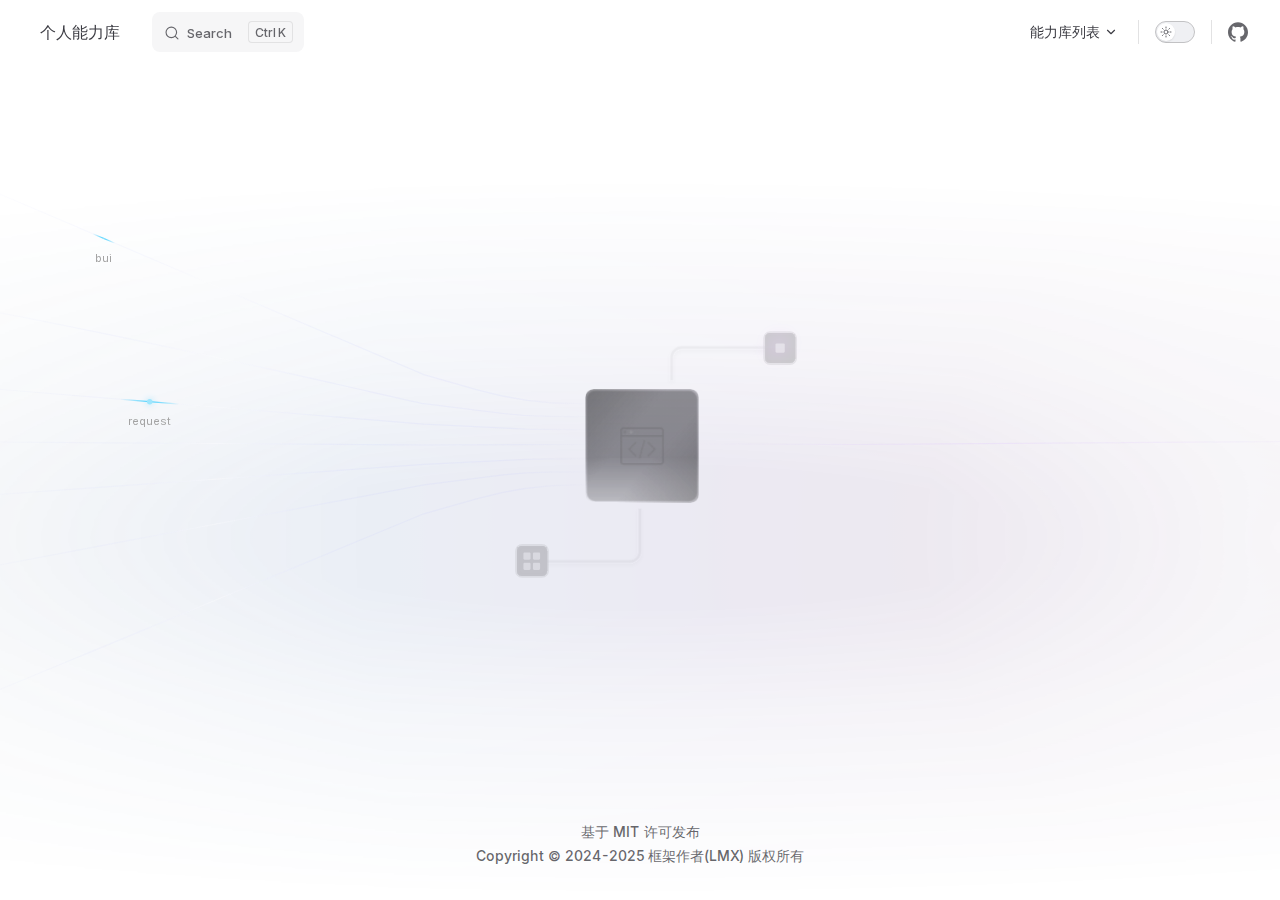
==== index.html @ 8d58748d "feat(core): 个人能力库文档初始化" ====
<!DOCTYPE html>
<html lang="en-US" dir="ltr">
  <head>
    <meta charset="utf-8">
    <meta name="viewport" content="width=device-width,initial-scale=1">
    <title>个人能力库</title>
    <meta name="description" content="个人能力库">
    <meta name="generator" content="VitePress v1.5.0">
    <link rel="preload stylesheet" href="/assets/style.DnK64otI.css" as="style">
    <link rel="preload stylesheet" href="/vp-icons.css" as="style">
    
    <script type="module" src="/assets/app.BX_SpwBT.js"></script>
    <link rel="preload" href="/assets/inter-roman-latin.Di8DUHzh.woff2" as="font" type="font/woff2" crossorigin="">
    <link rel="modulepreload" href="/assets/chunks/theme.B5PDrlZ_.js">
    <link rel="modulepreload" href="/assets/chunks/framework.NrKU3I97.js">
    <link rel="modulepreload" href="/assets/index.md.CJa8luGJ.lean.js">
    <script id="check-dark-mode">(()=>{const e=localStorage.getItem("vitepress-theme-appearance")||"auto",a=window.matchMedia("(prefers-color-scheme: dark)").matches;(!e||e==="auto"?a:e==="dark")&&document.documentElement.classList.add("dark")})();</script>
    <script id="check-mac-os">document.documentElement.classList.toggle("mac",/Mac|iPhone|iPod|iPad/i.test(navigator.platform));</script>
  </head>
  <body>
    <div id="app"><div class="Layout" data-v-be8c11dd><!--[--><!--]--><!--[--><span tabindex="-1" data-v-e19ef9e0></span><a href="#VPContent" class="VPSkipLink visually-hidden" data-v-e19ef9e0> Skip to content </a><!--]--><!----><header class="VPNav" data-v-be8c11dd data-v-8c2a3b5b><div class="VPNavBar" data-v-8c2a3b5b data-v-7a7e22d4><div class="wrapper" data-v-7a7e22d4><div class="container" data-v-7a7e22d4><div class="title" data-v-7a7e22d4><div class="VPNavBarTitle" data-v-7a7e22d4 data-v-fa285a1c><a class="title" href="/" data-v-fa285a1c><!--[--><!--]--><!--[--><img class="VPImage logo" src="/favicon.ico" alt data-v-ad49992b><!--]--><span data-v-fa285a1c>个人能力库</span><!--[--><!--]--></a></div></div><div class="content" data-v-7a7e22d4><div class="content-body" data-v-7a7e22d4><!--[--><!--]--><div class="VPNavBarSearch search" data-v-7a7e22d4><!--[--><!----><div id="local-search"><button type="button" class="DocSearch DocSearch-Button" aria-label="Search"><span class="DocSearch-Button-Container"><span class="vp-icon DocSearch-Search-Icon"></span><span class="DocSearch-Button-Placeholder">Search</span></span><span class="DocSearch-Button-Keys"><kbd class="DocSearch-Button-Key"></kbd><kbd class="DocSearch-Button-Key">K</kbd></span></button></div><!--]--></div><nav aria-labelledby="main-nav-aria-label" class="VPNavBarMenu menu" data-v-7a7e22d4 data-v-d020d5b4><span id="main-nav-aria-label" class="visually-hidden" data-v-d020d5b4> Main Navigation </span><!--[--><!--[--><div class="VPFlyout VPNavBarMenuGroup" data-v-d020d5b4 data-v-4719961b><button type="button" class="button" aria-haspopup="true" aria-expanded="false" data-v-4719961b><span class="text" data-v-4719961b><!----><span data-v-4719961b>能力库列表</span><span class="vpi-chevron-down text-icon" data-v-4719961b></span></span></button><div class="menu" data-v-4719961b><div class="VPMenu" data-v-4719961b data-v-ff78ee7c><div class="items" data-v-ff78ee7c><!--[--><!--[--><div class="VPMenuLink" data-v-ff78ee7c data-v-e8ec218b><a class="VPLink link vp-external-link-icon" href="https://uiforlmx.github.io/" target="_blank" rel="noreferrer" data-v-e8ec218b><!--[--><span data-v-e8ec218b>业务组件</span><!--]--></a></div><!--]--><!--[--><div class="VPMenuLink" data-v-ff78ee7c data-v-e8ec218b><a class="VPLink link vp-external-link-icon" href="https://adminforlmx.github.io/" target="_blank" rel="noreferrer" data-v-e8ec218b><!--[--><span data-v-e8ec218b>中台系统</span><!--]--></a></div><!--]--><!--[--><div class="VPMenuLink" data-v-ff78ee7c data-v-e8ec218b><a class="VPLink link vp-external-link-icon" href="https://blogforlmx.github.io" target="_blank" rel="noreferrer" data-v-e8ec218b><!--[--><span data-v-e8ec218b>个人博客</span><!--]--></a></div><!--]--><!--]--></div><!--[--><!--]--></div></div></div><!--]--><!--]--></nav><!----><div class="VPNavBarAppearance appearance" data-v-7a7e22d4 data-v-5205e64c><button class="VPSwitch VPSwitchAppearance" type="button" role="switch" title aria-checked="false" data-v-5205e64c data-v-965b2017 data-v-d12ad493><span class="check" data-v-d12ad493><span class="icon" data-v-d12ad493><!--[--><span class="vpi-sun sun" data-v-965b2017></span><span class="vpi-moon moon" data-v-965b2017></span><!--]--></span></span></button></div><div class="VPSocialLinks VPNavBarSocialLinks social-links" data-v-7a7e22d4 data-v-46d39652 data-v-40281646><!--[--><a class="VPSocialLink no-icon" href aria-label="github" target="_blank" rel="noopener" data-v-40281646 data-v-d114ee08><span class="vpi-social-github"></span></a><!--]--></div><div class="VPFlyout VPNavBarExtra extra" data-v-7a7e22d4 data-v-d4704a14 data-v-4719961b><button type="button" class="button" aria-haspopup="true" aria-expanded="false" aria-label="extra navigation" data-v-4719961b><span class="vpi-more-horizontal icon" data-v-4719961b></span></button><div class="menu" data-v-4719961b><div class="VPMenu" data-v-4719961b data-v-ff78ee7c><!----><!--[--><!--[--><!----><div class="group" data-v-d4704a14><div class="item appearance" data-v-d4704a14><p class="label" data-v-d4704a14>Appearance</p><div class="appearance-action" data-v-d4704a14><button class="VPSwitch VPSwitchAppearance" type="button" role="switch" title aria-checked="false" data-v-d4704a14 data-v-965b2017 data-v-d12ad493><span class="check" data-v-d12ad493><span class="icon" data-v-d12ad493><!--[--><span class="vpi-sun sun" data-v-965b2017></span><span class="vpi-moon moon" data-v-965b2017></span><!--]--></span></span></button></div></div></div><div class="group" data-v-d4704a14><div class="item social-links" data-v-d4704a14><div class="VPSocialLinks social-links-list" data-v-d4704a14 data-v-40281646><!--[--><a class="VPSocialLink no-icon" href aria-label="github" target="_blank" rel="noopener" data-v-40281646 data-v-d114ee08><span class="vpi-social-github"></span></a><!--]--></div></div></div><!--]--><!--]--></div></div></div><!--[--><!--]--><button type="button" class="VPNavBarHamburger hamburger" aria-label="mobile navigation" aria-expanded="false" aria-controls="VPNavScreen" data-v-7a7e22d4 data-v-ae986696><span class="container" data-v-ae986696><span class="top" data-v-ae986696></span><span class="middle" data-v-ae986696></span><span class="bottom" data-v-ae986696></span></span></button></div></div></div></div><div class="divider" data-v-7a7e22d4><div class="divider-line" data-v-7a7e22d4></div></div></div><!----></header><!----><!----><div class="VPContent is-home" id="VPContent" data-v-be8c11dd data-v-d96f48ea><div class="VPHome" data-v-d96f48ea data-v-45ad7f69><!--[--><!--]--><!----><!--[--><!--]--><!--[--><!--]--><!----><!--[--><!--]--><div style="position:relative;" data-v-45ad7f69><div><!--[--><div class="hero__diagram" id="hero-diagram" data-v-ee24344e><svg xmlns="http://www.w3.org/2000/svg" width="844" height="644" viewbox="0 0 844 644" fill="none" class="input-lines" data-v-ee24344e data-v-5fb15fbd><!--[--><g data-v-5fb15fbd><path d="M843.505 284.659L752.638 284.659C718.596 284.659 684.866 280.049 653.251 271.077L598.822 255.629L0.675021 1.00011" stroke="url(#base_gradient)" stroke-width="1.2" style="opacity:0.8;" data-v-5fb15fbd></path><g data-v-5fb15fbd data-v-60f8eded><path d="M843.505 284.659L752.638 284.659C718.596 284.659 684.866 280.049 653.251 271.077L598.822 255.629L0.675021 1.00011" stroke="url(#glow_gradient_0.1onz56ic9ny)" stroke-width="1.2" mask="url(#glow_mask_0.1onz56ic9ny)" class="svg-path" data-v-60f8eded></path><!----><!----><defs data-v-60f8eded><mask id="glow_mask_0.1onz56ic9ny" data-v-60f8eded><path d="M843.505 284.659L752.638 284.659C718.596 284.659 684.866 280.049 653.251 271.077L598.822 255.629L0.675021 1.00011" fill="black" data-v-60f8eded></path><circle cx="0" cy="0" r="0" fill="white" data-v-60f8eded></circle></mask><radialGradient id="glow_gradient_0.1onz56ic9ny" cx="0" cy="0" r="0" gradientUnits="userSpaceOnUse" data-v-60f8eded><stop offset="0%" stop-opacity="1" data-v-60f8eded></stop><stop offset="100%" stop-opacity="0" data-v-60f8eded></stop></radialGradient></defs></g></g><g data-v-5fb15fbd><path d="M843.505 298.181L724.342 297.36C708.881 297.36 693.45 296.409 678.22 294.518L598.822 284.659C592.82 284.659 200.538 190.002 0.675028 164.892" stroke="url(#base_gradient)" stroke-width="1.2" style="opacity:0.8;" data-v-5fb15fbd></path><g data-v-5fb15fbd data-v-60f8eded><path d="M843.505 298.181L724.342 297.36C708.881 297.36 693.45 296.409 678.22 294.518L598.822 284.659C592.82 284.659 200.538 190.002 0.675028 164.892" stroke="url(#glow_gradient_0.k0ypze5dlb)" stroke-width="1.2" mask="url(#glow_mask_0.k0ypze5dlb)" class="svg-path" data-v-60f8eded></path><!----><!----><defs data-v-60f8eded><mask id="glow_mask_0.k0ypze5dlb" data-v-60f8eded><path d="M843.505 298.181L724.342 297.36C708.881 297.36 693.45 296.409 678.22 294.518L598.822 284.659C592.82 284.659 200.538 190.002 0.675028 164.892" fill="black" data-v-60f8eded></path><circle cx="0" cy="0" r="0" fill="white" data-v-60f8eded></circle></mask><radialGradient id="glow_gradient_0.k0ypze5dlb" cx="0" cy="0" r="0" gradientUnits="userSpaceOnUse" data-v-60f8eded><stop offset="0%" stop-opacity="1" data-v-60f8eded></stop><stop offset="100%" stop-opacity="0" data-v-60f8eded></stop></radialGradient></defs></g></g><g data-v-5fb15fbd><path d="M843.505 311.703L701.108 310.061L598.822 305.136L0.675049 256.071" stroke="url(#base_gradient)" stroke-width="1.2" style="opacity:0.8;" data-v-5fb15fbd></path><g data-v-5fb15fbd data-v-60f8eded><path d="M843.505 311.703L701.108 310.061L598.822 305.136L0.675049 256.071" stroke="url(#glow_gradient_0.0ffuvhytwsos)" stroke-width="1.2" mask="url(#glow_mask_0.0ffuvhytwsos)" class="svg-path" data-v-60f8eded></path><!----><!----><defs data-v-60f8eded><mask id="glow_mask_0.0ffuvhytwsos" data-v-60f8eded><path d="M843.505 311.703L701.108 310.061L598.822 305.136L0.675049 256.071" fill="black" data-v-60f8eded></path><circle cx="0" cy="0" r="0" fill="white" data-v-60f8eded></circle></mask><radialGradient id="glow_gradient_0.0ffuvhytwsos" cx="0" cy="0" r="0" gradientUnits="userSpaceOnUse" data-v-60f8eded><stop offset="0%" stop-opacity="1" data-v-60f8eded></stop><stop offset="100%" stop-opacity="0" data-v-60f8eded></stop></radialGradient></defs></g></g><g data-v-5fb15fbd><path d="M843.505 325.224L598.822 326.002L0.675049 321.858" stroke="url(#base_gradient)" stroke-width="1.2" style="opacity:0.8;" data-v-5fb15fbd></path><g data-v-5fb15fbd data-v-60f8eded><path d="M843.505 325.224L598.822 326.002L0.675049 321.858" stroke="url(#glow_gradient_0.iekbi1rrjde)" stroke-width="1.2" mask="url(#glow_mask_0.iekbi1rrjde)" class="svg-path" data-v-60f8eded></path><!----><!----><defs data-v-60f8eded><mask id="glow_mask_0.iekbi1rrjde" data-v-60f8eded><path d="M843.505 325.224L598.822 326.002L0.675049 321.858" fill="black" data-v-60f8eded></path><circle cx="0" cy="0" r="0" fill="white" data-v-60f8eded></circle></mask><radialGradient id="glow_gradient_0.iekbi1rrjde" cx="0" cy="0" r="0" gradientUnits="userSpaceOnUse" data-v-60f8eded><stop offset="0%" stop-opacity="1" data-v-60f8eded></stop><stop offset="100%" stop-opacity="0" data-v-60f8eded></stop></radialGradient></defs></g></g><g data-v-5fb15fbd><path d="M843.505 338.746L701.108 340.388L598.822 345.442L0.675038 387.646" stroke="url(#base_gradient)" stroke-width="1.2" style="opacity:0.8;" data-v-5fb15fbd></path><g data-v-5fb15fbd data-v-60f8eded><path d="M843.505 338.746L701.108 340.388L598.822 345.442L0.675038 387.646" stroke="url(#glow_gradient_0.eyk87qy4rgp)" stroke-width="1.2" mask="url(#glow_mask_0.eyk87qy4rgp)" class="svg-path" data-v-60f8eded></path><!----><!----><defs data-v-60f8eded><mask id="glow_mask_0.eyk87qy4rgp" data-v-60f8eded><path d="M843.505 338.746L701.108 340.388L598.822 345.442L0.675038 387.646" fill="black" data-v-60f8eded></path><circle cx="0" cy="0" r="0" fill="white" data-v-60f8eded></circle></mask><radialGradient id="glow_gradient_0.eyk87qy4rgp" cx="0" cy="0" r="0" gradientUnits="userSpaceOnUse" data-v-60f8eded><stop offset="0%" stop-opacity="1" data-v-60f8eded></stop><stop offset="100%" stop-opacity="0" data-v-60f8eded></stop></radialGradient></defs></g></g><g data-v-5fb15fbd><path d="M843.505 352.268L724.342 353.088C708.881 353.088 693.45 354.039 678.22 355.93L598.822 365.789L0.675067 478.825" stroke="url(#base_gradient)" stroke-width="1.2" style="opacity:0.8;" data-v-5fb15fbd></path><g data-v-5fb15fbd data-v-60f8eded><path d="M843.505 352.268L724.342 353.088C708.881 353.088 693.45 354.039 678.22 355.93L598.822 365.789L0.675067 478.825" stroke="url(#glow_gradient_0.25rs28ky5kt)" stroke-width="1.2" mask="url(#glow_mask_0.25rs28ky5kt)" class="svg-path" data-v-60f8eded></path><!----><!----><defs data-v-60f8eded><mask id="glow_mask_0.25rs28ky5kt" data-v-60f8eded><path d="M843.505 352.268L724.342 353.088C708.881 353.088 693.45 354.039 678.22 355.93L598.822 365.789L0.675067 478.825" fill="black" data-v-60f8eded></path><circle cx="0" cy="0" r="0" fill="white" data-v-60f8eded></circle></mask><radialGradient id="glow_gradient_0.25rs28ky5kt" cx="0" cy="0" r="0" gradientUnits="userSpaceOnUse" data-v-60f8eded><stop offset="0%" stop-opacity="1" data-v-60f8eded></stop><stop offset="100%" stop-opacity="0" data-v-60f8eded></stop></radialGradient></defs></g></g><g data-v-5fb15fbd><path d="M843.505 365.789L752.638 365.789C718.596 365.789 684.866 370.399 653.251 379.372L598.822 394.82L0.675049 642.717" stroke="url(#base_gradient)" stroke-width="1.2" style="opacity:0.8;" data-v-5fb15fbd></path><g data-v-5fb15fbd data-v-60f8eded><path d="M843.505 365.789L752.638 365.789C718.596 365.789 684.866 370.399 653.251 379.372L598.822 394.82L0.675049 642.717" stroke="url(#glow_gradient_0.9pmb9vkjdks)" stroke-width="1.2" mask="url(#glow_mask_0.9pmb9vkjdks)" class="svg-path" data-v-60f8eded></path><!----><!----><defs data-v-60f8eded><mask id="glow_mask_0.9pmb9vkjdks" data-v-60f8eded><path d="M843.505 365.789L752.638 365.789C718.596 365.789 684.866 370.399 653.251 379.372L598.822 394.82L0.675049 642.717" fill="black" data-v-60f8eded></path><circle cx="0" cy="0" r="0" fill="white" data-v-60f8eded></circle></mask><radialGradient id="glow_gradient_0.9pmb9vkjdks" cx="0" cy="0" r="0" gradientUnits="userSpaceOnUse" data-v-60f8eded><stop offset="0%" stop-opacity="1" data-v-60f8eded></stop><stop offset="100%" stop-opacity="0" data-v-60f8eded></stop></radialGradient></defs></g></g><!--]--><defs data-v-5fb15fbd><linearGradient id="base_gradient" x1="88.1032" y1="324.167" x2="843.505" y2="324.167" gradientUnits="userSpaceOnUse" data-v-5fb15fbd><stop offset="0" stop-color="#c6caff" stop-opacity="0" data-v-5fb15fbd></stop><stop offset="0.2" stop-color="#c6caff" stop-opacity="0.1" data-v-5fb15fbd></stop><stop offset="0.4" stop-color="white" stop-opacity="0.4" data-v-5fb15fbd></stop><stop offset="0.6" stop-color="#c6caff" stop-opacity="0.2" data-v-5fb15fbd></stop><stop offset="0.8" stop-color="#c6caff" stop-opacity="0.2" data-v-5fb15fbd></stop><stop offset="0.9" stop-color="#c6caff" stop-opacity="0" data-v-5fb15fbd></stop></linearGradient></defs></svg><svg xmlns="http://www.w3.org/2000/svg" width="844" height="80" viewbox="0 0 844 40" fill="none" class="output-line" style="opacity:0.8;" data-v-ee24344e data-v-a9bea642><path d="M843.463 1.3315L245.316 5.47507L0.633077 4.69725" stroke="url(#output_gradient)" stroke-width="1.2" data-v-a9bea642></path><!--[--><g data-v-a9bea642><g data-v-a9bea642 data-v-60f8eded><path d="M843.463 1.3315L245.316 5.47507L0.633077 4.69725" stroke="url(#glow_gradient_0.3v0e9clwevr)" stroke-width="1.2" mask="url(#glow_mask_0.3v0e9clwevr)" class="svg-path" data-v-60f8eded></path><circle cx="0" cy="0" r="0" fill="#d499ff" class="circle-dot" style="--dot-color: #d499ff" data-v-60f8eded></circle><text x="0" y="15" fill="#a3a3a3" font-family="Inter, sans-serif" font-size="11px" font-style="normal" font-weight="400" text-anchor="middle" alignment-baseline="hanging" class="label" data-v-60f8eded>bui库</text><defs data-v-60f8eded><mask id="glow_mask_0.3v0e9clwevr" data-v-60f8eded><path d="M843.463 1.3315L245.316 5.47507L0.633077 4.69725" fill="black" data-v-60f8eded></path><circle cx="0" cy="0" r="0" fill="white" data-v-60f8eded></circle></mask><radialGradient id="glow_gradient_0.3v0e9clwevr" cx="0" cy="0" r="0" gradientUnits="userSpaceOnUse" data-v-60f8eded><stop offset="0%" stop-color="#BD34FE" stop-opacity="1" data-v-60f8eded></stop><stop offset="100%" stop-color="#BD34FE" stop-opacity="0" data-v-60f8eded></stop></radialGradient></defs></g></g><g data-v-a9bea642><g data-v-a9bea642 data-v-60f8eded><path d="M843.463 1.3315L245.316 5.47507L0.633077 4.69725" stroke="url(#glow_gradient_0.0jgyc1ci4dm)" stroke-width="1.2" mask="url(#glow_mask_0.0jgyc1ci4dm)" class="svg-path" data-v-60f8eded></path><circle cx="0" cy="0" r="0" fill="#d499ff" class="circle-dot" style="--dot-color: #d499ff" data-v-60f8eded></circle><text x="0" y="15" fill="#a3a3a3" font-family="Inter, sans-serif" font-size="11px" font-style="normal" font-weight="400" text-anchor="middle" alignment-baseline="hanging" class="label" data-v-60f8eded>platform库</text><defs data-v-60f8eded><mask id="glow_mask_0.0jgyc1ci4dm" data-v-60f8eded><path d="M843.463 1.3315L245.316 5.47507L0.633077 4.69725" fill="black" data-v-60f8eded></path><circle cx="0" cy="0" r="0" fill="white" data-v-60f8eded></circle></mask><radialGradient id="glow_gradient_0.0jgyc1ci4dm" cx="0" cy="0" r="0" gradientUnits="userSpaceOnUse" data-v-60f8eded><stop offset="0%" stop-color="#BD34FE" stop-opacity="1" data-v-60f8eded></stop><stop offset="100%" stop-color="#BD34FE" stop-opacity="0" data-v-60f8eded></stop></radialGradient></defs></g></g><g data-v-a9bea642><g data-v-a9bea642 data-v-60f8eded><path d="M843.463 1.3315L245.316 5.47507L0.633077 4.69725" stroke="url(#glow_gradient_0.szb073qibi)" stroke-width="1.2" mask="url(#glow_mask_0.szb073qibi)" class="svg-path" data-v-60f8eded></path><circle cx="0" cy="0" r="0" fill="#d499ff" class="circle-dot" style="--dot-color: #d499ff" data-v-60f8eded></circle><text x="0" y="15" fill="#a3a3a3" font-family="Inter, sans-serif" font-size="11px" font-style="normal" font-weight="400" text-anchor="middle" alignment-baseline="hanging" class="label" data-v-60f8eded>request库</text><defs data-v-60f8eded><mask id="glow_mask_0.szb073qibi" data-v-60f8eded><path d="M843.463 1.3315L245.316 5.47507L0.633077 4.69725" fill="black" data-v-60f8eded></path><circle cx="0" cy="0" r="0" fill="white" data-v-60f8eded></circle></mask><radialGradient id="glow_gradient_0.szb073qibi" cx="0" cy="0" r="0" gradientUnits="userSpaceOnUse" data-v-60f8eded><stop offset="0%" stop-color="#BD34FE" stop-opacity="1" data-v-60f8eded></stop><stop offset="100%" stop-color="#BD34FE" stop-opacity="0" data-v-60f8eded></stop></radialGradient></defs></g></g><g data-v-a9bea642><g data-v-a9bea642 data-v-60f8eded><path d="M843.463 1.3315L245.316 5.47507L0.633077 4.69725" stroke="url(#glow_gradient_0.g7w21dh8so)" stroke-width="1.2" mask="url(#glow_mask_0.g7w21dh8so)" class="svg-path" data-v-60f8eded></path><circle cx="0" cy="0" r="0" fill="#d499ff" class="circle-dot" style="--dot-color: #d499ff" data-v-60f8eded></circle><text x="0" y="15" fill="#a3a3a3" font-family="Inter, sans-serif" font-size="11px" font-style="normal" font-weight="400" text-anchor="middle" alignment-baseline="hanging" class="label" data-v-60f8eded>admin库</text><defs data-v-60f8eded><mask id="glow_mask_0.g7w21dh8so" data-v-60f8eded><path d="M843.463 1.3315L245.316 5.47507L0.633077 4.69725" fill="black" data-v-60f8eded></path><circle cx="0" cy="0" r="0" fill="white" data-v-60f8eded></circle></mask><radialGradient id="glow_gradient_0.g7w21dh8so" cx="0" cy="0" r="0" gradientUnits="userSpaceOnUse" data-v-60f8eded><stop offset="0%" stop-color="#BD34FE" stop-opacity="1" data-v-60f8eded></stop><stop offset="100%" stop-color="#BD34FE" stop-opacity="0" data-v-60f8eded></stop></radialGradient></defs></g></g><!--]--><defs data-v-a9bea642><linearGradient id="output_gradient" gradientUnits="userSpaceOnUse" data-v-a9bea642><stop offset="0.1" stop-color="#E0C8FF" stop-opacity="0" data-v-a9bea642></stop><stop offset="0.4" stop-color="#E0C8FF" stop-opacity="0.4" data-v-a9bea642></stop><stop offset="1" stop-color="#E0C8FF" stop-opacity="0" data-v-a9bea642></stop></linearGradient></defs></svg><!--[--><svg width="142" height="82" viewBox="0 0 142 82" fill="none" xmlns="http://www.w3.org/2000/svg" class="blue-indicator" data-v-87c86809><g opacity="0.2" filter="url(#filter0_d_1_2)" data-v-87c86809><path fill-rule="evenodd" clip-rule="evenodd" d="M136.073 3V45.1271C136.073 51.5014 130.905 56.6688 124.531 56.6688H40.2769V54.3604H124.531C129.63 54.3604 133.764 50.2265 133.764 45.1271V3H136.073Z" fill="#0D0D0D" data-v-87c86809></path><path d="M136.361 3V2.71146H136.073H133.764H133.476V3V45.1271C133.476 50.0672 129.471 54.0719 124.531 54.0719H40.2769H39.9883V54.3604V56.6688V56.9573H40.2769H124.531C131.065 56.9573 136.361 51.6607 136.361 45.1271V3Z" stroke="#404040" stroke-width="0.577083" data-v-87c86809></path></g><g filter="url(#filter1_i_1_2)" data-v-87c86809><rect x="12" y="69.9419" width="30.0083" height="30.0083" rx="5.01812" transform="rotate(-90 12 69.9419)" fill="#1F1F1F" data-v-87c86809></rect></g><rect x="12" y="69.9419" width="30.0083" height="30.0083" rx="5.01812" transform="rotate(-90 12 69.9419)" stroke="#2C2C2C" stroke-opacity="0.4" stroke-width="3.75141" data-v-87c86809></rect><path d="M18.4048 57.9946C18.4048 57.3366 18.9382 56.8032 19.5961 56.8032H24.3614C25.0194 56.8032 25.5528 57.3366 25.5528 57.9946V62.7599C25.5528 63.4179 25.0194 63.9512 24.3614 63.9512H19.5961C18.9382 63.9512 18.4048 63.4179 18.4048 62.7599V57.9946Z" fill="#41D1FF" style="display:none;" data-v-87c86809></path><path d="M18.4048 57.9946C18.4048 57.3366 18.9382 56.8032 19.5961 56.8032H24.3614C25.0194 56.8032 25.5528 57.3366 25.5528 57.9946V62.7599C25.5528 63.4179 25.0194 63.9512 24.3614 63.9512H19.5961C18.9382 63.9512 18.4048 63.4179 18.4048 62.7599V57.9946Z" fill="white" fill-opacity="0.5" data-v-87c86809></path><path d="M27.9354 57.9946C27.9354 57.3366 28.4688 56.8032 29.1268 56.8032H33.8921C34.5501 56.8032 35.0834 57.3366 35.0834 57.9946V62.7599C35.0834 63.4179 34.5501 63.9512 33.8921 63.9512H29.1268C28.4688 63.9512 27.9354 63.4179 27.9354 62.7599V57.9946Z" fill="#41D1FF" style="display:none;" data-v-87c86809></path><path d="M27.9354 57.9946C27.9354 57.3366 28.4688 56.8032 29.1268 56.8032H33.8921C34.5501 56.8032 35.0834 57.3366 35.0834 57.9946V62.7599C35.0834 63.4179 34.5501 63.9512 33.8921 63.9512H29.1268C28.4688 63.9512 27.9354 63.4179 27.9354 62.7599V57.9946Z" fill="white" fill-opacity="0.5" data-v-87c86809></path><path d="M27.9354 47.6694C27.9354 47.0114 28.4688 46.478 29.1268 46.478H33.8921C34.5501 46.478 35.0834 47.0114 35.0834 47.6694V52.4347C35.0834 53.0926 34.5501 53.626 33.8921 53.626H29.1268C28.4688 53.626 27.9354 53.0926 27.9354 52.4347V47.6694Z" fill="#41D1FF" style="display:none;" data-v-87c86809></path><path d="M27.9354 47.6694C27.9354 47.0114 28.4688 46.478 29.1268 46.478H33.8921C34.5501 46.478 35.0834 47.0114 35.0834 47.6694V52.4347C35.0834 53.0926 34.5501 53.626 33.8921 53.626H29.1268C28.4688 53.626 27.9354 53.0926 27.9354 52.4347V47.6694Z" fill="white" fill-opacity="0.5" data-v-87c86809></path><path d="M18.4048 47.6694C18.4048 47.0114 18.9382 46.478 19.5961 46.478H24.3614C25.0194 46.478 25.5528 47.0114 25.5528 47.6694V52.4347C25.5528 53.0926 25.0194 53.626 24.3614 53.626H19.5961C18.9382 53.626 18.4048 53.0926 18.4048 52.4347V47.6694Z" fill="#41D1FF" style="display:none;" data-v-87c86809></path><path d="M18.4048 47.6694C18.4048 47.0114 18.9382 46.478 19.5961 46.478H24.3614C25.0194 46.478 25.5528 47.0114 25.5528 47.6694V52.4347C25.5528 53.0926 25.0194 53.626 24.3614 53.626H19.5961C18.9382 53.626 18.4048 53.0926 18.4048 52.4347V47.6694Z" fill="white" fill-opacity="0.5" data-v-87c86809></path><g filter="url(#filter2_f_1_2)" style="display:none;" data-v-87c86809><path d="M18.4048 57.9946C18.4048 57.3366 18.9382 56.8032 19.5961 56.8032H24.3614C25.0194 56.8032 25.5528 57.3366 25.5528 57.9946V62.7599C25.5528 63.4179 25.0194 63.9512 24.3614 63.9512H19.5961C18.9382 63.9512 18.4048 63.4179 18.4048 62.7599V57.9946Z" fill="#41D1FF" data-v-87c86809></path><path d="M27.9354 57.9946C27.9354 57.3366 28.4688 56.8032 29.1268 56.8032H33.8921C34.5501 56.8032 35.0834 57.3366 35.0834 57.9946V62.7599C35.0834 63.4179 34.5501 63.9512 33.8921 63.9512H29.1268C28.4688 63.9512 27.9354 63.4179 27.9354 62.7599V57.9946Z" fill="#41D1FF" data-v-87c86809></path><path d="M27.9354 47.6694C27.9354 47.0114 28.4688 46.478 29.1268 46.478H33.8921C34.5501 46.478 35.0834 47.0114 35.0834 47.6694V52.4347C35.0834 53.0926 34.5501 53.626 33.8921 53.626H29.1268C28.4688 53.626 27.9354 53.0926 27.9354 52.4347V47.6694Z" fill="#41D1FF" data-v-87c86809></path></g><defs data-v-87c86809><filter id="filter0_d_1_2" x="35.0831" y="0.114583" width="106.183" height="64.0563" filterUnits="userSpaceOnUse" color-interpolation-filters="sRGB" data-v-87c86809><feFlood flood-opacity="0" result="BackgroundImageFix" data-v-87c86809></feFlood><feColorMatrix in="SourceAlpha" type="matrix" values="0 0 0 0 0 0 0 0 0 0 0 0 0 0 0 0 0 0 127 0" result="hardAlpha" data-v-87c86809></feColorMatrix><feOffset dy="2.30833" data-v-87c86809></feOffset><feGaussianBlur stdDeviation="2.30833" data-v-87c86809></feGaussianBlur><feComposite in2="hardAlpha" operator="out" data-v-87c86809></feComposite><feColorMatrix type="matrix" values="0 0 0 0 0 0 0 0 0 0 0 0 0 0 0 0 0 0 0.65 0" data-v-87c86809></feColorMatrix><feBlend mode="normal" in2="BackgroundImageFix" result="effect1_dropShadow_1_2" data-v-87c86809></feBlend><feBlend mode="normal" in="SourceGraphic" in2="effect1_dropShadow_1_2" result="shape" data-v-87c86809></feBlend></filter><filter id="filter1_i_1_2" x="10.1243" y="38.0579" width="33.7597" height="33.7597" filterUnits="userSpaceOnUse" color-interpolation-filters="sRGB" data-v-87c86809><feFlood flood-opacity="0" result="BackgroundImageFix" data-v-87c86809></feFlood><feBlend mode="normal" in="SourceGraphic" in2="BackgroundImageFix" result="shape" data-v-87c86809></feBlend><feColorMatrix in="SourceAlpha" type="matrix" values="0 0 0 0 0 0 0 0 0 0 0 0 0 0 0 0 0 0 127 0" result="hardAlpha" data-v-87c86809></feColorMatrix><feOffset data-v-87c86809></feOffset><feGaussianBlur stdDeviation="2.30833" data-v-87c86809></feGaussianBlur><feComposite in2="hardAlpha" operator="arithmetic" k2="-1" k3="1" data-v-87c86809></feComposite><feColorMatrix type="matrix" values="0 0 0 0 0 0 0 0 0 0 0 0 0 0 0 0 0 0 0.85 0" data-v-87c86809></feColorMatrix><feBlend mode="normal" in2="shape" result="effect1_innerShadow_1_2" data-v-87c86809></feBlend></filter><filter id="filter2_f_1_2" x="0.802473" y="28.8757" width="51.8833" height="52.6778" filterUnits="userSpaceOnUse" color-interpolation-filters="sRGB" data-v-87c86809><feFlood flood-opacity="0" result="BackgroundImageFix" data-v-87c86809></feFlood><feBlend mode="normal" in="SourceGraphic" in2="BackgroundImageFix" result="shape" data-v-87c86809></feBlend><feGaussianBlur stdDeviation="8.80116" result="effect1_foregroundBlur_1_2" data-v-87c86809></feGaussianBlur></filter></defs></svg><div class="blue-glow" data-v-87c86809></div><!--]--><!--[--><svg width="141" height="67" viewBox="0 0 141 67" fill="none" xmlns="http://www.w3.org/2000/svg" class="pink-indicator" data-v-b602f04f><g opacity="0.2" filter="url(#filter0_d_1_8)" data-v-b602f04f><path fill-rule="evenodd" clip-rule="evenodd" d="M5.48397 58.9922L5.48397 36.8651C5.48397 30.4908 10.6514 25.3234 17.0256 25.3234L101.28 25.3234L101.28 27.6318L17.0256 27.6318C11.9262 27.6318 7.7923 31.7657 7.7923 36.8651L7.7923 58.9922L5.48397 58.9922Z" fill="#0D0D0D" data-v-b602f04f></path><path d="M5.19543 58.9922L5.19543 59.2807L5.48397 59.2807L7.79231 59.2807L8.08085 59.2807L8.08085 58.9922L8.08085 36.8651C8.08085 31.925 12.0856 27.9203 17.0256 27.9203L101.28 27.9203L101.568 27.9203L101.568 27.6318L101.568 25.3234L101.568 25.0349L101.28 25.0349L17.0256 25.0349C10.492 25.0349 5.19542 30.3315 5.19543 36.8651L5.19543 58.9922Z" stroke="#404040" stroke-width="0.577083" data-v-b602f04f></path></g><g filter="url(#filter1_i_1_8)" data-v-b602f04f><rect x="130.134" y="12.0518" width="30.0083" height="30.0083" rx="5.01812" transform="rotate(90 130.134 12.0518)" fill="#1F1F1F" data-v-b602f04f></rect></g><rect x="130.134" y="12.0518" width="30.0083" height="30.0083" rx="5.01812" transform="rotate(90 130.134 12.0518)" stroke="#2C2C2C" stroke-opacity="0.4" stroke-width="3.75141" data-v-b602f04f></rect><g filter="url(#filter2_f_1_8)" data-v-b602f04f><path d="M123.152 23.9976C123.152 24.6556 122.619 25.1889 121.961 25.1889L117.196 25.1889C116.538 25.1889 116.004 24.6556 116.004 23.9976L116.004 19.2323C116.004 18.5743 116.538 18.041 117.196 18.041L121.961 18.041C122.619 18.041 123.152 18.5743 123.152 19.2323L123.152 23.9976Z" fill="#BD34FE" data-v-b602f04f></path><path d="M113.622 23.9976C113.622 24.6556 113.088 25.1889 112.43 25.1889L107.665 25.1889C107.007 25.1889 106.474 24.6556 106.474 23.9976L106.474 19.2323C106.474 18.5743 107.007 18.041 107.665 18.041L112.43 18.041C113.088 18.041 113.622 18.5743 113.622 19.2323L113.622 23.9976Z" fill="#BD34FE" data-v-b602f04f></path><path d="M113.622 34.3228C113.622 34.9808 113.088 35.5142 112.43 35.5142L107.665 35.5142C107.007 35.5142 106.474 34.9808 106.474 34.3228L106.474 29.5575C106.474 28.8996 107.007 28.3662 107.665 28.3662L112.43 28.3662C113.088 28.3662 113.622 28.8996 113.622 29.5575L113.622 34.3228Z" fill="#BD34FE" data-v-b602f04f></path></g><rect x="110.513" y="22.439" width="9.23333" height="9.23333" rx="1.15417" fill="#BD34FE" style="display:none;" data-v-b602f04f></rect><rect x="110.513" y="22.439" width="9.23333" height="9.23333" rx="1.15417" fill="white" fill-opacity="0.5" data-v-b602f04f></rect><g filter="url(#filter3_f_1_8)" data-v-b602f04f><rect x="108.205" y="20.1309" width="13.85" height="13.85" rx="1.73125" fill="#BD34FE" fill-opacity="0.5" style="display:none;" data-v-b602f04f></rect></g><defs data-v-b602f04f><filter id="filter0_d_1_8" x="0.290218" y="22.438" width="106.183" height="44.0563" filterUnits="userSpaceOnUse" color-interpolation-filters="sRGB" data-v-b602f04f><feFlood flood-opacity="0" result="BackgroundImageFix" data-v-b602f04f></feFlood><feColorMatrix in="SourceAlpha" type="matrix" values="0 0 0 0 0 0 0 0 0 0 0 0 0 0 0 0 0 0 127 0" result="hardAlpha" data-v-b602f04f></feColorMatrix><feOffset dy="2.30833" data-v-b602f04f></feOffset><feGaussianBlur stdDeviation="2.30833" data-v-b602f04f></feGaussianBlur><feComposite in2="hardAlpha" operator="out" data-v-b602f04f></feComposite><feColorMatrix type="matrix" values="0 0 0 0 0 0 0 0 0 0 0 0 0 0 0 0 0 0 0.65 0" data-v-b602f04f></feColorMatrix><feBlend mode="normal" in2="BackgroundImageFix" result="effect1_dropShadow_1_8" data-v-b602f04f></feBlend><feBlend mode="normal" in="SourceGraphic" in2="effect1_dropShadow_1_8" result="shape" data-v-b602f04f></feBlend></filter><filter id="filter1_i_1_8" x="98.2503" y="10.1761" width="33.7597" height="33.7597" filterUnits="userSpaceOnUse" color-interpolation-filters="sRGB" data-v-b602f04f><feFlood flood-opacity="0" result="BackgroundImageFix" data-v-b602f04f></feFlood><feBlend mode="normal" in="SourceGraphic" in2="BackgroundImageFix" result="shape" data-v-b602f04f></feBlend><feColorMatrix in="SourceAlpha" type="matrix" values="0 0 0 0 0 0 0 0 0 0 0 0 0 0 0 0 0 0 127 0" result="hardAlpha" data-v-b602f04f></feColorMatrix><feOffset data-v-b602f04f></feOffset><feGaussianBlur stdDeviation="2.30833" data-v-b602f04f></feGaussianBlur><feComposite in2="hardAlpha" operator="arithmetic" k2="-1" k3="1" data-v-b602f04f></feComposite><feColorMatrix type="matrix" values="0 0 0 0 0 0 0 0 0 0 0 0 0 0 0 0 0 0 0.85 0" data-v-b602f04f></feColorMatrix><feBlend mode="normal" in2="shape" result="effect1_innerShadow_1_8" data-v-b602f04f></feBlend></filter><filter id="filter2_f_1_8" x="88.8714" y="0.438646" width="51.8833" height="52.6778" filterUnits="userSpaceOnUse" color-interpolation-filters="sRGB" data-v-b602f04f><feFlood flood-opacity="0" result="BackgroundImageFix" data-v-b602f04f></feFlood><feBlend mode="normal" in="SourceGraphic" in2="BackgroundImageFix" result="shape" data-v-b602f04f></feBlend><feGaussianBlur stdDeviation="8.80116" result="effect1_foregroundBlur_1_8" data-v-b602f04f></feGaussianBlur></filter><filter id="filter3_f_1_8" x="96.6634" y="8.58919" width="36.9333" height="36.9333" filterUnits="userSpaceOnUse" color-interpolation-filters="sRGB" data-v-b602f04f><feFlood flood-opacity="0" result="BackgroundImageFix" data-v-b602f04f></feFlood><feBlend mode="normal" in="SourceGraphic" in2="BackgroundImageFix" result="shape" data-v-b602f04f></feBlend><feGaussianBlur stdDeviation="5.77083" result="effect1_foregroundBlur_1_8" data-v-b602f04f></feGaussianBlur></filter></defs></svg><div class="pink-glow" data-v-b602f04f></div><!--]--><div class="vite-chip" data-v-ee24344e><div class="vite-chip__background" data-v-ee24344e><div class="vite-chip__border" data-v-ee24344e></div><div class="vite-chip__edge" data-v-ee24344e></div></div><div class="vite-chip__filter" data-v-ee24344e></div><img src="/logo.svg" alt="Vite Logo" class="vite-chip__logo" data-v-ee24344e></div></div><div class="hero__background" data-v-ee24344e></div><!--]--></div></div></div></div><footer class="VPFooter" data-v-be8c11dd data-v-fb1e5b75><div class="container" data-v-fb1e5b75><p class="message" data-v-fb1e5b75>基于 MIT 许可发布</p><p class="copyright" data-v-fb1e5b75>Copyright © 2024-2025 框架作者(LMX) 版权所有</p></div></footer><!--[--><!--]--></div></div>
    <script>window.__VP_HASH_MAP__=JSON.parse("{\"index.md\":\"CJa8luGJ\"}");window.__VP_SITE_DATA__=JSON.parse("{\"lang\":\"en-US\",\"dir\":\"ltr\",\"title\":\"个人能力库\",\"description\":\"个人能力库\",\"base\":\"/\",\"head\":[],\"router\":{\"prefetchLinks\":true},\"appearance\":true,\"themeConfig\":{\"search\":{\"provider\":\"local\"},\"logo\":\"/favicon.ico\",\"nav\":[{\"text\":\"能力库列表\",\"items\":[{\"text\":\"业务组件\",\"link\":\"https://uiforlmx.github.io/\"},{\"text\":\"中台系统\",\"link\":\"https://adminforlmx.github.io/\"},{\"text\":\"个人博客\",\"link\":\"https://blogforlmx.github.io\"}]}],\"socialLinks\":[{\"icon\":\"github\",\"link\":\"\"}],\"outline\":{\"label\":\"页面导航\"},\"docFooter\":{\"prev\":\"上一页\",\"next\":\"下一页\"},\"lastUpdated\":{\"text\":\"更新时间\"},\"darkModeSwitchTitle\":\"切换到深色模式\",\"lightModeSwitchTitle\":\"切换到浅色模式\",\"returnToTopLabel\":\"返回顶部\",\"footer\":{\"message\":\"基于 MIT 许可发布\",\"copyright\":\"Copyright © 2024-2025 框架作者(LMX) 版权所有\"}},\"locales\":{},\"scrollOffset\":134,\"cleanUrls\":false}");</script>
    
  </body>
</html>
---- assets/style.DnK64otI.css ----
html,body{width:100%;height:100%}input::-ms-clear,input::-ms-reveal{display:none}*,*:before,*:after{box-sizing:border-box}html{font-family:sans-serif;line-height:1.15;-webkit-text-size-adjust:100%;-ms-text-size-adjust:100%;-ms-overflow-style:scrollbar;-webkit-tap-highlight-color:rgba(0,0,0,0)}@-ms-viewport{width:device-width}body{margin:0}[tabindex="-1"]:focus{outline:none}hr{box-sizing:content-box;height:0;overflow:visible}h1,h2,h3,h4,h5,h6{margin-top:0;margin-bottom:.5em;font-weight:500}p{margin-top:0;margin-bottom:1em}abbr[title],abbr[data-original-title]{-webkit-text-decoration:underline dotted;text-decoration:underline;text-decoration:underline dotted;border-bottom:0;cursor:help}address{margin-bottom:1em;font-style:normal;line-height:inherit}input[type=text],input[type=password],input[type=number],textarea{-webkit-appearance:none}ol,ul,dl{margin-top:0;margin-bottom:1em}ol ol,ul ul,ol ul,ul ol{margin-bottom:0}dt{font-weight:500}dd{margin-bottom:.5em;margin-left:0}blockquote{margin:0 0 1em}dfn{font-style:italic}b,strong{font-weight:bolder}small{font-size:80%}sub,sup{position:relative;font-size:75%;line-height:0;vertical-align:baseline}sub{bottom:-.25em}sup{top:-.5em}pre,code,kbd,samp{font-size:1em;font-family:SFMono-Regular,Consolas,Liberation Mono,Menlo,Courier,monospace}pre{margin-top:0;margin-bottom:1em;overflow:auto}figure{margin:0 0 1em}img{vertical-align:middle;border-style:none}a,area,button,[role=button],input:not([type=range]),label,select,summary,textarea{touch-action:manipulation}caption{padding-top:.75em;padding-bottom:.3em;text-align:left;caption-side:bottom}input,button,select,optgroup,textarea{margin:0;color:inherit;font-size:inherit;font-family:inherit;line-height:inherit}button,input{overflow:visible}button,select{text-transform:none}button,html [type=button],[type=reset],[type=submit]{-webkit-appearance:button}button::-moz-focus-inner,[type=button]::-moz-focus-inner,[type=reset]::-moz-focus-inner,[type=submit]::-moz-focus-inner{padding:0;border-style:none}input[type=radio],input[type=checkbox]{box-sizing:border-box;padding:0}input[type=date],input[type=time],input[type=datetime-local],input[type=month]{-webkit-appearance:listbox}textarea{overflow:auto;resize:vertical}fieldset{min-width:0;margin:0;padding:0;border:0}legend{display:block;width:100%;max-width:100%;margin-bottom:.5em;padding:0;color:inherit;font-size:1.5em;line-height:inherit;white-space:normal}progress{vertical-align:baseline}[type=number]::-webkit-inner-spin-button,[type=number]::-webkit-outer-spin-button{height:auto}[type=search]{outline-offset:-2px;-webkit-appearance:none}[type=search]::-webkit-search-cancel-button,[type=search]::-webkit-search-decoration{-webkit-appearance:none}::-webkit-file-upload-button{font:inherit;-webkit-appearance:button}output{display:inline-block}summary{display:list-item}template{display:none}[hidden]{display:none!important}mark{padding:.2em;background-color:#feffe6}@font-face{font-family:Inter;font-style:normal;font-weight:100 900;font-display:swap;src:url(/assets/inter-roman-cyrillic-ext.BBPuwvHQ.woff2) format("woff2");unicode-range:U+0460-052F,U+1C80-1C88,U+20B4,U+2DE0-2DFF,U+A640-A69F,U+FE2E-FE2F}@font-face{font-family:Inter;font-style:normal;font-weight:100 900;font-display:swap;src:url(/assets/inter-roman-cyrillic.C5lxZ8CY.woff2) format("woff2");unicode-range:U+0301,U+0400-045F,U+0490-0491,U+04B0-04B1,U+2116}@font-face{font-family:Inter;font-style:normal;font-weight:100 900;font-display:swap;src:url(/assets/inter-roman-greek-ext.CqjqNYQ-.woff2) format("woff2");unicode-range:U+1F00-1FFF}@font-face{font-family:Inter;font-style:normal;font-weight:100 900;font-display:swap;src:url(/assets/inter-roman-greek.BBVDIX6e.woff2) format("woff2");unicode-range:U+0370-0377,U+037A-037F,U+0384-038A,U+038C,U+038E-03A1,U+03A3-03FF}@font-face{font-family:Inter;font-style:normal;font-weight:100 900;font-display:swap;src:url(/assets/inter-roman-vietnamese.BjW4sHH5.woff2) format("woff2");unicode-range:U+0102-0103,U+0110-0111,U+0128-0129,U+0168-0169,U+01A0-01A1,U+01AF-01B0,U+0300-0301,U+0303-0304,U+0308-0309,U+0323,U+0329,U+1EA0-1EF9,U+20AB}@font-face{font-family:Inter;font-style:normal;font-weight:100 900;font-display:swap;src:url(/assets/inter-roman-latin-ext.4ZJIpNVo.woff2) format("woff2");unicode-range:U+0100-02AF,U+0304,U+0308,U+0329,U+1E00-1E9F,U+1EF2-1EFF,U+2020,U+20A0-20AB,U+20AD-20C0,U+2113,U+2C60-2C7F,U+A720-A7FF}@font-face{font-family:Inter;font-style:normal;font-weight:100 900;font-display:swap;src:url(/assets/inter-roman-latin.Di8DUHzh.woff2) format("woff2");unicode-range:U+0000-00FF,U+0131,U+0152-0153,U+02BB-02BC,U+02C6,U+02DA,U+02DC,U+0304,U+0308,U+0329,U+2000-206F,U+2074,U+20AC,U+2122,U+2191,U+2193,U+2212,U+2215,U+FEFF,U+FFFD}@font-face{font-family:Inter;font-style:italic;font-weight:100 900;font-display:swap;src:url(/assets/inter-italic-cyrillic-ext.r48I6akx.woff2) format("woff2");unicode-range:U+0460-052F,U+1C80-1C88,U+20B4,U+2DE0-2DFF,U+A640-A69F,U+FE2E-FE2F}@font-face{font-family:Inter;font-style:italic;font-weight:100 900;font-display:swap;src:url(/assets/inter-italic-cyrillic.By2_1cv3.woff2) format("woff2");unicode-range:U+0301,U+0400-045F,U+0490-0491,U+04B0-04B1,U+2116}@font-face{font-family:Inter;font-style:italic;font-weight:100 900;font-display:swap;src:url(/assets/inter-italic-greek-ext.1u6EdAuj.woff2) format("woff2");unicode-range:U+1F00-1FFF}@font-face{font-family:Inter;font-style:italic;font-weight:100 900;font-display:swap;src:url(/assets/inter-italic-greek.DJ8dCoTZ.woff2) format("woff2");unicode-range:U+0370-0377,U+037A-037F,U+0384-038A,U+038C,U+038E-03A1,U+03A3-03FF}@font-face{font-family:Inter;font-style:italic;font-weight:100 900;font-display:swap;src:url(/assets/inter-italic-vietnamese.BSbpV94h.woff2) format("woff2");unicode-range:U+0102-0103,U+0110-0111,U+0128-0129,U+0168-0169,U+01A0-01A1,U+01AF-01B0,U+0300-0301,U+0303-0304,U+0308-0309,U+0323,U+0329,U+1EA0-1EF9,U+20AB}@font-face{font-family:Inter;font-style:italic;font-weight:100 900;font-display:swap;src:url(/assets/inter-italic-latin-ext.CN1xVJS-.woff2) format("woff2");unicode-range:U+0100-02AF,U+0304,U+0308,U+0329,U+1E00-1E9F,U+1EF2-1EFF,U+2020,U+20A0-20AB,U+20AD-20C0,U+2113,U+2C60-2C7F,U+A720-A7FF}@font-face{font-family:Inter;font-style:italic;font-weight:100 900;font-display:swap;src:url(/assets/inter-italic-latin.C2AdPX0b.woff2) format("woff2");unicode-range:U+0000-00FF,U+0131,U+0152-0153,U+02BB-02BC,U+02C6,U+02DA,U+02DC,U+0304,U+0308,U+0329,U+2000-206F,U+2074,U+20AC,U+2122,U+2191,U+2193,U+2212,U+2215,U+FEFF,U+FFFD}@font-face{font-family:Punctuation SC;font-weight:400;src:local("PingFang SC Regular"),local("Noto Sans CJK SC"),local("Microsoft YaHei");unicode-range:U+201C,U+201D,U+2018,U+2019,U+2E3A,U+2014,U+2013,U+2026,U+00B7,U+007E,U+002F}@font-face{font-family:Punctuation SC;font-weight:500;src:local("PingFang SC Medium"),local("Noto Sans CJK SC"),local("Microsoft YaHei");unicode-range:U+201C,U+201D,U+2018,U+2019,U+2E3A,U+2014,U+2013,U+2026,U+00B7,U+007E,U+002F}@font-face{font-family:Punctuation SC;font-weight:600;src:local("PingFang SC Semibold"),local("Noto Sans CJK SC Bold"),local("Microsoft YaHei Bold");unicode-range:U+201C,U+201D,U+2018,U+2019,U+2E3A,U+2014,U+2013,U+2026,U+00B7,U+007E,U+002F}@font-face{font-family:Punctuation SC;font-weight:700;src:local("PingFang SC Semibold"),local("Noto Sans CJK SC Bold"),local("Microsoft YaHei Bold");unicode-range:U+201C,U+201D,U+2018,U+2019,U+2E3A,U+2014,U+2013,U+2026,U+00B7,U+007E,U+002F}:root{--vp-c-white: #ffffff;--vp-c-black: #000000;--vp-c-neutral: var(--vp-c-black);--vp-c-neutral-inverse: var(--vp-c-white)}.dark{--vp-c-neutral: var(--vp-c-white);--vp-c-neutral-inverse: var(--vp-c-black)}:root{--vp-c-gray-1: #dddde3;--vp-c-gray-2: #e4e4e9;--vp-c-gray-3: #ebebef;--vp-c-gray-soft: rgba(142, 150, 170, .14);--vp-c-indigo-1: #3451b2;--vp-c-indigo-2: #3a5ccc;--vp-c-indigo-3: #5672cd;--vp-c-indigo-soft: rgba(100, 108, 255, .14);--vp-c-purple-1: #6f42c1;--vp-c-purple-2: #7e4cc9;--vp-c-purple-3: #8e5cd9;--vp-c-purple-soft: rgba(159, 122, 234, .14);--vp-c-green-1: #18794e;--vp-c-green-2: #299764;--vp-c-green-3: #30a46c;--vp-c-green-soft: rgba(16, 185, 129, .14);--vp-c-yellow-1: #915930;--vp-c-yellow-2: #946300;--vp-c-yellow-3: #9f6a00;--vp-c-yellow-soft: rgba(234, 179, 8, .14);--vp-c-red-1: #b8272c;--vp-c-red-2: #d5393e;--vp-c-red-3: #e0575b;--vp-c-red-soft: rgba(244, 63, 94, .14);--vp-c-sponsor: #db2777}.dark{--vp-c-gray-1: #515c67;--vp-c-gray-2: #414853;--vp-c-gray-3: #32363f;--vp-c-gray-soft: rgba(101, 117, 133, .16);--vp-c-indigo-1: #a8b1ff;--vp-c-indigo-2: #5c73e7;--vp-c-indigo-3: #3e63dd;--vp-c-indigo-soft: rgba(100, 108, 255, .16);--vp-c-purple-1: #c8abfa;--vp-c-purple-2: #a879e6;--vp-c-purple-3: #8e5cd9;--vp-c-purple-soft: rgba(159, 122, 234, .16);--vp-c-green-1: #3dd68c;--vp-c-green-2: #30a46c;--vp-c-green-3: #298459;--vp-c-green-soft: rgba(16, 185, 129, .16);--vp-c-yellow-1: #f9b44e;--vp-c-yellow-2: #da8b17;--vp-c-yellow-3: #a46a0a;--vp-c-yellow-soft: rgba(234, 179, 8, .16);--vp-c-red-1: #f66f81;--vp-c-red-2: #f14158;--vp-c-red-3: #b62a3c;--vp-c-red-soft: rgba(244, 63, 94, .16)}:root{--vp-c-bg: #ffffff;--vp-c-bg-alt: #f6f6f7;--vp-c-bg-elv: #ffffff;--vp-c-bg-soft: #f6f6f7}.dark{--vp-c-bg: #1b1b1f;--vp-c-bg-alt: #161618;--vp-c-bg-elv: #202127;--vp-c-bg-soft: #202127}:root{--vp-c-border: #c2c2c4;--vp-c-divider: #e2e2e3;--vp-c-gutter: #e2e2e3}.dark{--vp-c-border: #3c3f44;--vp-c-divider: #2e2e32;--vp-c-gutter: #000000}:root{--vp-c-text-1: rgba(60, 60, 67);--vp-c-text-2: rgba(60, 60, 67, .78);--vp-c-text-3: rgba(60, 60, 67, .56)}.dark{--vp-c-text-1: rgba(255, 255, 245, .86);--vp-c-text-2: rgba(235, 235, 245, .6);--vp-c-text-3: rgba(235, 235, 245, .38)}:root{--vp-c-default-1: var(--vp-c-gray-1);--vp-c-default-2: var(--vp-c-gray-2);--vp-c-default-3: var(--vp-c-gray-3);--vp-c-default-soft: var(--vp-c-gray-soft);--vp-c-brand-1: var(--vp-c-indigo-1);--vp-c-brand-2: var(--vp-c-indigo-2);--vp-c-brand-3: var(--vp-c-indigo-3);--vp-c-brand-soft: var(--vp-c-indigo-soft);--vp-c-brand: var(--vp-c-brand-1);--vp-c-tip-1: var(--vp-c-brand-1);--vp-c-tip-2: var(--vp-c-brand-2);--vp-c-tip-3: var(--vp-c-brand-3);--vp-c-tip-soft: var(--vp-c-brand-soft);--vp-c-note-1: var(--vp-c-brand-1);--vp-c-note-2: var(--vp-c-brand-2);--vp-c-note-3: var(--vp-c-brand-3);--vp-c-note-soft: var(--vp-c-brand-soft);--vp-c-success-1: var(--vp-c-green-1);--vp-c-success-2: var(--vp-c-green-2);--vp-c-success-3: var(--vp-c-green-3);--vp-c-success-soft: var(--vp-c-green-soft);--vp-c-important-1: var(--vp-c-purple-1);--vp-c-important-2: var(--vp-c-purple-2);--vp-c-important-3: var(--vp-c-purple-3);--vp-c-important-soft: var(--vp-c-purple-soft);--vp-c-warning-1: var(--vp-c-yellow-1);--vp-c-warning-2: var(--vp-c-yellow-2);--vp-c-warning-3: var(--vp-c-yellow-3);--vp-c-warning-soft: var(--vp-c-yellow-soft);--vp-c-danger-1: var(--vp-c-red-1);--vp-c-danger-2: var(--vp-c-red-2);--vp-c-danger-3: var(--vp-c-red-3);--vp-c-danger-soft: var(--vp-c-red-soft);--vp-c-caution-1: var(--vp-c-red-1);--vp-c-caution-2: var(--vp-c-red-2);--vp-c-caution-3: var(--vp-c-red-3);--vp-c-caution-soft: var(--vp-c-red-soft)}:root{--vp-font-family-base: "Inter", ui-sans-serif, system-ui, sans-serif, "Apple Color Emoji", "Segoe UI Emoji", "Segoe UI Symbol", "Noto Color Emoji";--vp-font-family-mono: ui-monospace, "Menlo", "Monaco", "Consolas", "Liberation Mono", "Courier New", monospace;font-optical-sizing:auto}:root:where(:lang(zh)){--vp-font-family-base: "Punctuation SC", "Inter", ui-sans-serif, system-ui, sans-serif, "Apple Color Emoji", "Segoe UI Emoji", "Segoe UI Symbol", "Noto Color Emoji"}:root{--vp-shadow-1: 0 1px 2px rgba(0, 0, 0, .04), 0 1px 2px rgba(0, 0, 0, .06);--vp-shadow-2: 0 3px 12px rgba(0, 0, 0, .07), 0 1px 4px rgba(0, 0, 0, .07);--vp-shadow-3: 0 12px 32px rgba(0, 0, 0, .1), 0 2px 6px rgba(0, 0, 0, .08);--vp-shadow-4: 0 14px 44px rgba(0, 0, 0, .12), 0 3px 9px rgba(0, 0, 0, .12);--vp-shadow-5: 0 18px 56px rgba(0, 0, 0, .16), 0 4px 12px rgba(0, 0, 0, .16)}:root{--vp-z-index-footer: 10;--vp-z-index-local-nav: 20;--vp-z-index-nav: 30;--vp-z-index-layout-top: 40;--vp-z-index-backdrop: 50;--vp-z-index-sidebar: 60}@media (min-width: 960px){:root{--vp-z-index-sidebar: 25}}:root{--vp-layout-max-width: 1440px}:root{--vp-header-anchor-symbol: "#"}:root{--vp-code-line-height: 1.7;--vp-code-font-size: .875em;--vp-code-color: var(--vp-c-brand-1);--vp-code-link-color: var(--vp-c-brand-1);--vp-code-link-hover-color: var(--vp-c-brand-2);--vp-code-bg: var(--vp-c-default-soft);--vp-code-block-color: var(--vp-c-text-2);--vp-code-block-bg: var(--vp-c-bg-alt);--vp-code-block-divider-color: var(--vp-c-gutter);--vp-code-lang-color: var(--vp-c-text-3);--vp-code-line-highlight-color: var(--vp-c-default-soft);--vp-code-line-number-color: var(--vp-c-text-3);--vp-code-line-diff-add-color: var(--vp-c-success-soft);--vp-code-line-diff-add-symbol-color: var(--vp-c-success-1);--vp-code-line-diff-remove-color: var(--vp-c-danger-soft);--vp-code-line-diff-remove-symbol-color: var(--vp-c-danger-1);--vp-code-line-warning-color: var(--vp-c-warning-soft);--vp-code-line-error-color: var(--vp-c-danger-soft);--vp-code-copy-code-border-color: var(--vp-c-divider);--vp-code-copy-code-bg: var(--vp-c-bg-soft);--vp-code-copy-code-hover-border-color: var(--vp-c-divider);--vp-code-copy-code-hover-bg: var(--vp-c-bg);--vp-code-copy-code-active-text: var(--vp-c-text-2);--vp-code-copy-copied-text-content: "Copied";--vp-code-tab-divider: var(--vp-code-block-divider-color);--vp-code-tab-text-color: var(--vp-c-text-2);--vp-code-tab-bg: var(--vp-code-block-bg);--vp-code-tab-hover-text-color: var(--vp-c-text-1);--vp-code-tab-active-text-color: var(--vp-c-text-1);--vp-code-tab-active-bar-color: var(--vp-c-brand-1)}:root{--vp-button-brand-border: transparent;--vp-button-brand-text: var(--vp-c-white);--vp-button-brand-bg: var(--vp-c-brand-3);--vp-button-brand-hover-border: transparent;--vp-button-brand-hover-text: var(--vp-c-white);--vp-button-brand-hover-bg: var(--vp-c-brand-2);--vp-button-brand-active-border: transparent;--vp-button-brand-active-text: var(--vp-c-white);--vp-button-brand-active-bg: var(--vp-c-brand-1);--vp-button-alt-border: transparent;--vp-button-alt-text: var(--vp-c-text-1);--vp-button-alt-bg: var(--vp-c-default-3);--vp-button-alt-hover-border: transparent;--vp-button-alt-hover-text: var(--vp-c-text-1);--vp-button-alt-hover-bg: var(--vp-c-default-2);--vp-button-alt-active-border: transparent;--vp-button-alt-active-text: var(--vp-c-text-1);--vp-button-alt-active-bg: var(--vp-c-default-1);--vp-button-sponsor-border: var(--vp-c-text-2);--vp-button-sponsor-text: var(--vp-c-text-2);--vp-button-sponsor-bg: transparent;--vp-button-sponsor-hover-border: var(--vp-c-sponsor);--vp-button-sponsor-hover-text: var(--vp-c-sponsor);--vp-button-sponsor-hover-bg: transparent;--vp-button-sponsor-active-border: var(--vp-c-sponsor);--vp-button-sponsor-active-text: var(--vp-c-sponsor);--vp-button-sponsor-active-bg: transparent}:root{--vp-custom-block-font-size: 14px;--vp-custom-block-code-font-size: 13px;--vp-custom-block-info-border: transparent;--vp-custom-block-info-text: var(--vp-c-text-1);--vp-custom-block-info-bg: var(--vp-c-default-soft);--vp-custom-block-info-code-bg: var(--vp-c-default-soft);--vp-custom-block-note-border: transparent;--vp-custom-block-note-text: var(--vp-c-text-1);--vp-custom-block-note-bg: var(--vp-c-default-soft);--vp-custom-block-note-code-bg: var(--vp-c-default-soft);--vp-custom-block-tip-border: transparent;--vp-custom-block-tip-text: var(--vp-c-text-1);--vp-custom-block-tip-bg: var(--vp-c-tip-soft);--vp-custom-block-tip-code-bg: var(--vp-c-tip-soft);--vp-custom-block-important-border: transparent;--vp-custom-block-important-text: var(--vp-c-text-1);--vp-custom-block-important-bg: var(--vp-c-important-soft);--vp-custom-block-important-code-bg: var(--vp-c-important-soft);--vp-custom-block-warning-border: transparent;--vp-custom-block-warning-text: var(--vp-c-text-1);--vp-custom-block-warning-bg: var(--vp-c-warning-soft);--vp-custom-block-warning-code-bg: var(--vp-c-warning-soft);--vp-custom-block-danger-border: transparent;--vp-custom-block-danger-text: var(--vp-c-text-1);--vp-custom-block-danger-bg: var(--vp-c-danger-soft);--vp-custom-block-danger-code-bg: var(--vp-c-danger-soft);--vp-custom-block-caution-border: transparent;--vp-custom-block-caution-text: var(--vp-c-text-1);--vp-custom-block-caution-bg: var(--vp-c-caution-soft);--vp-custom-block-caution-code-bg: var(--vp-c-caution-soft);--vp-custom-block-details-border: var(--vp-custom-block-info-border);--vp-custom-block-details-text: var(--vp-custom-block-info-text);--vp-custom-block-details-bg: var(--vp-custom-block-info-bg);--vp-custom-block-details-code-bg: var(--vp-custom-block-info-code-bg)}:root{--vp-input-border-color: var(--vp-c-border);--vp-input-bg-color: var(--vp-c-bg-alt);--vp-input-switch-bg-color: var(--vp-c-default-soft)}:root{--vp-nav-height: 64px;--vp-nav-bg-color: var(--vp-c-bg);--vp-nav-screen-bg-color: var(--vp-c-bg);--vp-nav-logo-height: 24px}.hide-nav{--vp-nav-height: 0px}.hide-nav .VPSidebar{--vp-nav-height: 22px}:root{--vp-local-nav-bg-color: var(--vp-c-bg)}:root{--vp-sidebar-width: 272px;--vp-sidebar-bg-color: var(--vp-c-bg-alt)}:root{--vp-backdrop-bg-color: rgba(0, 0, 0, .6)}:root{--vp-home-hero-name-color: var(--vp-c-brand-1);--vp-home-hero-name-background: transparent;--vp-home-hero-image-background-image: none;--vp-home-hero-image-filter: none}:root{--vp-badge-info-border: transparent;--vp-badge-info-text: var(--vp-c-text-2);--vp-badge-info-bg: var(--vp-c-default-soft);--vp-badge-tip-border: transparent;--vp-badge-tip-text: var(--vp-c-tip-1);--vp-badge-tip-bg: var(--vp-c-tip-soft);--vp-badge-warning-border: transparent;--vp-badge-warning-text: var(--vp-c-warning-1);--vp-badge-warning-bg: var(--vp-c-warning-soft);--vp-badge-danger-border: transparent;--vp-badge-danger-text: var(--vp-c-danger-1);--vp-badge-danger-bg: var(--vp-c-danger-soft)}:root{--vp-carbon-ads-text-color: var(--vp-c-text-1);--vp-carbon-ads-poweredby-color: var(--vp-c-text-2);--vp-carbon-ads-bg-color: var(--vp-c-bg-soft);--vp-carbon-ads-hover-text-color: var(--vp-c-brand-1);--vp-carbon-ads-hover-poweredby-color: var(--vp-c-text-1)}:root{--vp-local-search-bg: var(--vp-c-bg);--vp-local-search-result-bg: var(--vp-c-bg);--vp-local-search-result-border: var(--vp-c-divider);--vp-local-search-result-selected-bg: var(--vp-c-bg);--vp-local-search-result-selected-border: var(--vp-c-brand-1);--vp-local-search-highlight-bg: var(--vp-c-brand-1);--vp-local-search-highlight-text: var(--vp-c-neutral-inverse)}@media (prefers-reduced-motion: reduce){*,:before,:after{animation-delay:-1ms!important;animation-duration:1ms!important;animation-iteration-count:1!important;background-attachment:initial!important;scroll-behavior:auto!important;transition-duration:0s!important;transition-delay:0s!important}}*,:before,:after{box-sizing:border-box}html{line-height:1.4;font-size:16px;-webkit-text-size-adjust:100%}html.dark{color-scheme:dark}body{margin:0;width:100%;min-width:320px;min-height:100vh;line-height:24px;font-family:var(--vp-font-family-base);font-size:16px;font-weight:400;color:var(--vp-c-text-1);background-color:var(--vp-c-bg);font-synthesis:style;text-rendering:optimizeLegibility;-webkit-font-smoothing:antialiased;-moz-osx-font-smoothing:grayscale}main{display:block}h1,h2,h3,h4,h5,h6{margin:0;line-height:24px;font-size:16px;font-weight:400}p{margin:0}strong,b{font-weight:600}a,area,button,[role=button],input,label,select,summary,textarea{touch-action:manipulation}a{color:inherit;text-decoration:inherit}ol,ul{list-style:none;margin:0;padding:0}blockquote{margin:0}pre,code,kbd,samp{font-family:var(--vp-font-family-mono)}img,svg,video,canvas,audio,iframe,embed,object{display:block}figure{margin:0}img,video{max-width:100%;height:auto}button,input,optgroup,select,textarea{border:0;padding:0;line-height:inherit;color:inherit}button{padding:0;font-family:inherit;background-color:transparent;background-image:none}button:enabled,[role=button]:enabled{cursor:pointer}button:focus,button:focus-visible{outline:1px dotted;outline:4px auto -webkit-focus-ring-color}button:focus:not(:focus-visible){outline:none!important}input:focus,textarea:focus,select:focus{outline:none}table{border-collapse:collapse}input{background-color:transparent}input:-ms-input-placeholder,textarea:-ms-input-placeholder{color:var(--vp-c-text-3)}input::-ms-input-placeholder,textarea::-ms-input-placeholder{color:var(--vp-c-text-3)}input::placeholder,textarea::placeholder{color:var(--vp-c-text-3)}input::-webkit-outer-spin-button,input::-webkit-inner-spin-button{-webkit-appearance:none;margin:0}input[type=number]{-moz-appearance:textfield}textarea{resize:vertical}select{-webkit-appearance:none}fieldset{margin:0;padding:0}h1,h2,h3,h4,h5,h6,li,p{overflow-wrap:break-word}vite-error-overlay{z-index:9999}mjx-container{overflow-x:auto}mjx-container>svg{display:inline-block;margin:auto}[class^=vpi-],[class*=" vpi-"],.vp-icon{width:1em;height:1em}[class^=vpi-].bg,[class*=" vpi-"].bg,.vp-icon.bg{background-size:100% 100%;background-color:transparent}[class^=vpi-]:not(.bg),[class*=" vpi-"]:not(.bg),.vp-icon:not(.bg){-webkit-mask:var(--icon) no-repeat;mask:var(--icon) no-repeat;-webkit-mask-size:100% 100%;mask-size:100% 100%;background-color:currentColor;color:inherit}.vpi-align-left{--icon: url("data:image/svg+xml,%3Csvg xmlns='http://www.w3.org/2000/svg' fill='none' stroke='currentColor' stroke-linecap='round' stroke-linejoin='round' stroke-width='2' viewBox='0 0 24 24'%3E%3Cpath d='M21 6H3M15 12H3M17 18H3'/%3E%3C/svg%3E")}.vpi-arrow-right,.vpi-arrow-down,.vpi-arrow-left,.vpi-arrow-up{--icon: url("data:image/svg+xml,%3Csvg xmlns='http://www.w3.org/2000/svg' fill='none' stroke='currentColor' stroke-linecap='round' stroke-linejoin='round' stroke-width='2' viewBox='0 0 24 24'%3E%3Cpath d='M5 12h14M12 5l7 7-7 7'/%3E%3C/svg%3E")}.vpi-chevron-right,.vpi-chevron-down,.vpi-chevron-left,.vpi-chevron-up{--icon: url("data:image/svg+xml,%3Csvg xmlns='http://www.w3.org/2000/svg' fill='none' stroke='currentColor' stroke-linecap='round' stroke-linejoin='round' stroke-width='2' viewBox='0 0 24 24'%3E%3Cpath d='m9 18 6-6-6-6'/%3E%3C/svg%3E")}.vpi-chevron-down,.vpi-arrow-down{transform:rotate(90deg)}.vpi-chevron-left,.vpi-arrow-left{transform:rotate(180deg)}.vpi-chevron-up,.vpi-arrow-up{transform:rotate(-90deg)}.vpi-square-pen{--icon: url("data:image/svg+xml,%3Csvg xmlns='http://www.w3.org/2000/svg' fill='none' stroke='currentColor' stroke-linecap='round' stroke-linejoin='round' stroke-width='2' viewBox='0 0 24 24'%3E%3Cpath d='M12 3H5a2 2 0 0 0-2 2v14a2 2 0 0 0 2 2h14a2 2 0 0 0 2-2v-7'/%3E%3Cpath d='M18.375 2.625a2.121 2.121 0 1 1 3 3L12 15l-4 1 1-4Z'/%3E%3C/svg%3E")}.vpi-plus{--icon: url("data:image/svg+xml,%3Csvg xmlns='http://www.w3.org/2000/svg' fill='none' stroke='currentColor' stroke-linecap='round' stroke-linejoin='round' stroke-width='2' viewBox='0 0 24 24'%3E%3Cpath d='M5 12h14M12 5v14'/%3E%3C/svg%3E")}.vpi-sun{--icon: url("data:image/svg+xml,%3Csvg xmlns='http://www.w3.org/2000/svg' fill='none' stroke='currentColor' stroke-linecap='round' stroke-linejoin='round' stroke-width='2' viewBox='0 0 24 24'%3E%3Ccircle cx='12' cy='12' r='4'/%3E%3Cpath d='M12 2v2M12 20v2M4.93 4.93l1.41 1.41M17.66 17.66l1.41 1.41M2 12h2M20 12h2M6.34 17.66l-1.41 1.41M19.07 4.93l-1.41 1.41'/%3E%3C/svg%3E")}.vpi-moon{--icon: url("data:image/svg+xml,%3Csvg xmlns='http://www.w3.org/2000/svg' fill='none' stroke='currentColor' stroke-linecap='round' stroke-linejoin='round' stroke-width='2' viewBox='0 0 24 24'%3E%3Cpath d='M12 3a6 6 0 0 0 9 9 9 9 0 1 1-9-9Z'/%3E%3C/svg%3E")}.vpi-more-horizontal{--icon: url("data:image/svg+xml,%3Csvg xmlns='http://www.w3.org/2000/svg' fill='none' stroke='currentColor' stroke-linecap='round' stroke-linejoin='round' stroke-width='2' viewBox='0 0 24 24'%3E%3Ccircle cx='12' cy='12' r='1'/%3E%3Ccircle cx='19' cy='12' r='1'/%3E%3Ccircle cx='5' cy='12' r='1'/%3E%3C/svg%3E")}.vpi-languages{--icon: url("data:image/svg+xml,%3Csvg xmlns='http://www.w3.org/2000/svg' fill='none' stroke='currentColor' stroke-linecap='round' stroke-linejoin='round' stroke-width='2' viewBox='0 0 24 24'%3E%3Cpath d='m5 8 6 6M4 14l6-6 2-3M2 5h12M7 2h1M22 22l-5-10-5 10M14 18h6'/%3E%3C/svg%3E")}.vpi-heart{--icon: url("data:image/svg+xml,%3Csvg xmlns='http://www.w3.org/2000/svg' fill='none' stroke='currentColor' stroke-linecap='round' stroke-linejoin='round' stroke-width='2' viewBox='0 0 24 24'%3E%3Cpath d='M19 14c1.49-1.46 3-3.21 3-5.5A5.5 5.5 0 0 0 16.5 3c-1.76 0-3 .5-4.5 2-1.5-1.5-2.74-2-4.5-2A5.5 5.5 0 0 0 2 8.5c0 2.3 1.5 4.05 3 5.5l7 7Z'/%3E%3C/svg%3E")}.vpi-search{--icon: url("data:image/svg+xml,%3Csvg xmlns='http://www.w3.org/2000/svg' fill='none' stroke='currentColor' stroke-linecap='round' stroke-linejoin='round' stroke-width='2' viewBox='0 0 24 24'%3E%3Ccircle cx='11' cy='11' r='8'/%3E%3Cpath d='m21 21-4.3-4.3'/%3E%3C/svg%3E")}.vpi-layout-list{--icon: url("data:image/svg+xml,%3Csvg xmlns='http://www.w3.org/2000/svg' fill='none' stroke='currentColor' stroke-linecap='round' stroke-linejoin='round' stroke-width='2' viewBox='0 0 24 24'%3E%3Crect width='7' height='7' x='3' y='3' rx='1'/%3E%3Crect width='7' height='7' x='3' y='14' rx='1'/%3E%3Cpath d='M14 4h7M14 9h7M14 15h7M14 20h7'/%3E%3C/svg%3E")}.vpi-delete{--icon: url("data:image/svg+xml,%3Csvg xmlns='http://www.w3.org/2000/svg' fill='none' stroke='currentColor' stroke-linecap='round' stroke-linejoin='round' stroke-width='2' viewBox='0 0 24 24'%3E%3Cpath d='M20 5H9l-7 7 7 7h11a2 2 0 0 0 2-2V7a2 2 0 0 0-2-2ZM18 9l-6 6M12 9l6 6'/%3E%3C/svg%3E")}.vpi-corner-down-left{--icon: url("data:image/svg+xml,%3Csvg xmlns='http://www.w3.org/2000/svg' fill='none' stroke='currentColor' stroke-linecap='round' stroke-linejoin='round' stroke-width='2' viewBox='0 0 24 24'%3E%3Cpath d='m9 10-5 5 5 5'/%3E%3Cpath d='M20 4v7a4 4 0 0 1-4 4H4'/%3E%3C/svg%3E")}:root{--vp-icon-copy: url("data:image/svg+xml,%3Csvg xmlns='http://www.w3.org/2000/svg' fill='none' stroke='rgba(128,128,128,1)' stroke-linecap='round' stroke-linejoin='round' stroke-width='2' viewBox='0 0 24 24'%3E%3Crect width='8' height='4' x='8' y='2' rx='1' ry='1'/%3E%3Cpath d='M16 4h2a2 2 0 0 1 2 2v14a2 2 0 0 1-2 2H6a2 2 0 0 1-2-2V6a2 2 0 0 1 2-2h2'/%3E%3C/svg%3E");--vp-icon-copied: url("data:image/svg+xml,%3Csvg xmlns='http://www.w3.org/2000/svg' fill='none' stroke='rgba(128,128,128,1)' stroke-linecap='round' stroke-linejoin='round' stroke-width='2' viewBox='0 0 24 24'%3E%3Crect width='8' height='4' x='8' y='2' rx='1' ry='1'/%3E%3Cpath d='M16 4h2a2 2 0 0 1 2 2v14a2 2 0 0 1-2 2H6a2 2 0 0 1-2-2V6a2 2 0 0 1 2-2h2'/%3E%3Cpath d='m9 14 2 2 4-4'/%3E%3C/svg%3E")}.visually-hidden{position:absolute;width:1px;height:1px;white-space:nowrap;clip:rect(0 0 0 0);clip-path:inset(50%);overflow:hidden}.custom-block{border:1px solid transparent;border-radius:8px;padding:16px 16px 8px;line-height:24px;font-size:var(--vp-custom-block-font-size);color:var(--vp-c-text-2)}.custom-block.info{border-color:var(--vp-custom-block-info-border);color:var(--vp-custom-block-info-text);background-color:var(--vp-custom-block-info-bg)}.custom-block.info a,.custom-block.info code{color:var(--vp-c-brand-1)}.custom-block.info a:hover,.custom-block.info a:hover>code{color:var(--vp-c-brand-2)}.custom-block.info code{background-color:var(--vp-custom-block-info-code-bg)}.custom-block.note{border-color:var(--vp-custom-block-note-border);color:var(--vp-custom-block-note-text);background-color:var(--vp-custom-block-note-bg)}.custom-block.note a,.custom-block.note code{color:var(--vp-c-brand-1)}.custom-block.note a:hover,.custom-block.note a:hover>code{color:var(--vp-c-brand-2)}.custom-block.note code{background-color:var(--vp-custom-block-note-code-bg)}.custom-block.tip{border-color:var(--vp-custom-block-tip-border);color:var(--vp-custom-block-tip-text);background-color:var(--vp-custom-block-tip-bg)}.custom-block.tip a,.custom-block.tip code{color:var(--vp-c-tip-1)}.custom-block.tip a:hover,.custom-block.tip a:hover>code{color:var(--vp-c-tip-2)}.custom-block.tip code{background-color:var(--vp-custom-block-tip-code-bg)}.custom-block.important{border-color:var(--vp-custom-block-important-border);color:var(--vp-custom-block-important-text);background-color:var(--vp-custom-block-important-bg)}.custom-block.important a,.custom-block.important code{color:var(--vp-c-important-1)}.custom-block.important a:hover,.custom-block.important a:hover>code{color:var(--vp-c-important-2)}.custom-block.important code{background-color:var(--vp-custom-block-important-code-bg)}.custom-block.warning{border-color:var(--vp-custom-block-warning-border);color:var(--vp-custom-block-warning-text);background-color:var(--vp-custom-block-warning-bg)}.custom-block.warning a,.custom-block.warning code{color:var(--vp-c-warning-1)}.custom-block.warning a:hover,.custom-block.warning a:hover>code{color:var(--vp-c-warning-2)}.custom-block.warning code{background-color:var(--vp-custom-block-warning-code-bg)}.custom-block.danger{border-color:var(--vp-custom-block-danger-border);color:var(--vp-custom-block-danger-text);background-color:var(--vp-custom-block-danger-bg)}.custom-block.danger a,.custom-block.danger code{color:var(--vp-c-danger-1)}.custom-block.danger a:hover,.custom-block.danger a:hover>code{color:var(--vp-c-danger-2)}.custom-block.danger code{background-color:var(--vp-custom-block-danger-code-bg)}.custom-block.caution{border-color:var(--vp-custom-block-caution-border);color:var(--vp-custom-block-caution-text);background-color:var(--vp-custom-block-caution-bg)}.custom-block.caution a,.custom-block.caution code{color:var(--vp-c-caution-1)}.custom-block.caution a:hover,.custom-block.caution a:hover>code{color:var(--vp-c-caution-2)}.custom-block.caution code{background-color:var(--vp-custom-block-caution-code-bg)}.custom-block.details{border-color:var(--vp-custom-block-details-border);color:var(--vp-custom-block-details-text);background-color:var(--vp-custom-block-details-bg)}.custom-block.details a{color:var(--vp-c-brand-1)}.custom-block.details a:hover,.custom-block.details a:hover>code{color:var(--vp-c-brand-2)}.custom-block.details code{background-color:var(--vp-custom-block-details-code-bg)}.custom-block-title{font-weight:600}.custom-block p+p{margin:8px 0}.custom-block.details summary{margin:0 0 8px;font-weight:700;cursor:pointer;-webkit-user-select:none;user-select:none}.custom-block.details summary+p{margin:8px 0}.custom-block a{color:inherit;font-weight:600;text-decoration:underline;text-underline-offset:2px;transition:opacity .25s}.custom-block a:hover{opacity:.75}.custom-block code{font-size:var(--vp-custom-block-code-font-size)}.custom-block.custom-block th,.custom-block.custom-block blockquote>p{font-size:var(--vp-custom-block-font-size);color:inherit}.dark .vp-code span{color:var(--shiki-dark, inherit)}html:not(.dark) .vp-code span{color:var(--shiki-light, inherit)}.vp-code-group{margin-top:16px}.vp-code-group .tabs{position:relative;display:flex;margin-right:-24px;margin-left:-24px;padding:0 12px;background-color:var(--vp-code-tab-bg);overflow-x:auto;overflow-y:hidden;box-shadow:inset 0 -1px var(--vp-code-tab-divider)}@media (min-width: 640px){.vp-code-group .tabs{margin-right:0;margin-left:0;border-radius:8px 8px 0 0}}.vp-code-group .tabs input{position:fixed;opacity:0;pointer-events:none}.vp-code-group .tabs label{position:relative;display:inline-block;border-bottom:1px solid transparent;padding:0 12px;line-height:48px;font-size:14px;font-weight:500;color:var(--vp-code-tab-text-color);white-space:nowrap;cursor:pointer;transition:color .25s}.vp-code-group .tabs label:after{position:absolute;right:8px;bottom:-1px;left:8px;z-index:1;height:2px;border-radius:2px;content:"";background-color:transparent;transition:background-color .25s}.vp-code-group label:hover{color:var(--vp-code-tab-hover-text-color)}.vp-code-group input:checked+label{color:var(--vp-code-tab-active-text-color)}.vp-code-group input:checked+label:after{background-color:var(--vp-code-tab-active-bar-color)}.vp-code-group div[class*=language-],.vp-block{display:none;margin-top:0!important;border-top-left-radius:0!important;border-top-right-radius:0!important}.vp-code-group div[class*=language-].active,.vp-block.active{display:block}.vp-block{padding:20px 24px}.vp-doc h1,.vp-doc h2,.vp-doc h3,.vp-doc h4,.vp-doc h5,.vp-doc h6{position:relative;font-weight:600;outline:none}.vp-doc h1{letter-spacing:-.02em;line-height:40px;font-size:28px}.vp-doc h2{margin:48px 0 16px;border-top:1px solid var(--vp-c-divider);padding-top:24px;letter-spacing:-.02em;line-height:32px;font-size:24px}.vp-doc h3{margin:32px 0 0;letter-spacing:-.01em;line-height:28px;font-size:20px}.vp-doc h4{margin:24px 0 0;letter-spacing:-.01em;line-height:24px;font-size:18px}.vp-doc .header-anchor{position:absolute;top:0;left:0;margin-left:-.87em;font-weight:500;-webkit-user-select:none;user-select:none;opacity:0;text-decoration:none;transition:color .25s,opacity .25s}.vp-doc .header-anchor:before{content:var(--vp-header-anchor-symbol)}.vp-doc h1:hover .header-anchor,.vp-doc h1 .header-anchor:focus,.vp-doc h2:hover .header-anchor,.vp-doc h2 .header-anchor:focus,.vp-doc h3:hover .header-anchor,.vp-doc h3 .header-anchor:focus,.vp-doc h4:hover .header-anchor,.vp-doc h4 .header-anchor:focus,.vp-doc h5:hover .header-anchor,.vp-doc h5 .header-anchor:focus,.vp-doc h6:hover .header-anchor,.vp-doc h6 .header-anchor:focus{opacity:1}@media (min-width: 768px){.vp-doc h1{letter-spacing:-.02em;line-height:40px;font-size:32px}}.vp-doc h2 .header-anchor{top:24px}.vp-doc p,.vp-doc summary{margin:16px 0}.vp-doc p{line-height:28px}.vp-doc blockquote{margin:16px 0;border-left:2px solid var(--vp-c-divider);padding-left:16px;transition:border-color .5s;color:var(--vp-c-text-2)}.vp-doc blockquote>p{margin:0;font-size:16px;transition:color .5s}.vp-doc a{font-weight:500;color:var(--vp-c-brand-1);text-decoration:underline;text-underline-offset:2px;transition:color .25s,opacity .25s}.vp-doc a:hover{color:var(--vp-c-brand-2)}.vp-doc strong{font-weight:600}.vp-doc ul,.vp-doc ol{padding-left:1.25rem;margin:16px 0}.vp-doc ul{list-style:disc}.vp-doc ol{list-style:decimal}.vp-doc li+li{margin-top:8px}.vp-doc li>ol,.vp-doc li>ul{margin:8px 0 0}.vp-doc table{display:block;border-collapse:collapse;margin:20px 0;overflow-x:auto}.vp-doc tr{background-color:var(--vp-c-bg);border-top:1px solid var(--vp-c-divider);transition:background-color .5s}.vp-doc tr:nth-child(2n){background-color:var(--vp-c-bg-soft)}.vp-doc th,.vp-doc td{border:1px solid var(--vp-c-divider);padding:8px 16px}.vp-doc th{text-align:left;font-size:14px;font-weight:600;color:var(--vp-c-text-2);background-color:var(--vp-c-bg-soft)}.vp-doc td{font-size:14px}.vp-doc hr{margin:16px 0;border:none;border-top:1px solid var(--vp-c-divider)}.vp-doc .custom-block{margin:16px 0}.vp-doc .custom-block p{margin:8px 0;line-height:24px}.vp-doc .custom-block p:first-child{margin:0}.vp-doc .custom-block div[class*=language-]{margin:8px 0;border-radius:8px}.vp-doc .custom-block div[class*=language-] code{font-weight:400;background-color:transparent}.vp-doc .custom-block .vp-code-group .tabs{margin:0;border-radius:8px 8px 0 0}.vp-doc :not(pre,h1,h2,h3,h4,h5,h6)>code{font-size:var(--vp-code-font-size);color:var(--vp-code-color)}.vp-doc :not(pre)>code{border-radius:4px;padding:3px 6px;background-color:var(--vp-code-bg);transition:color .25s,background-color .5s}.vp-doc a>code{color:var(--vp-code-link-color)}.vp-doc a:hover>code{color:var(--vp-code-link-hover-color)}.vp-doc h1>code,.vp-doc h2>code,.vp-doc h3>code,.vp-doc h4>code{font-size:.9em}.vp-doc div[class*=language-],.vp-block{position:relative;margin:16px -24px;background-color:var(--vp-code-block-bg);overflow-x:auto;transition:background-color .5s}@media (min-width: 640px){.vp-doc div[class*=language-],.vp-block{border-radius:8px;margin:16px 0}}@media (max-width: 639px){.vp-doc li div[class*=language-]{border-radius:8px 0 0 8px}}.vp-doc div[class*=language-]+div[class*=language-],.vp-doc div[class$=-api]+div[class*=language-],.vp-doc div[class*=language-]+div[class$=-api]>div[class*=language-]{margin-top:-8px}.vp-doc [class*=language-] pre,.vp-doc [class*=language-] code{direction:ltr;text-align:left;white-space:pre;word-spacing:normal;word-break:normal;word-wrap:normal;-moz-tab-size:4;-o-tab-size:4;tab-size:4;-webkit-hyphens:none;-moz-hyphens:none;-ms-hyphens:none;hyphens:none}.vp-doc [class*=language-] pre{position:relative;z-index:1;margin:0;padding:20px 0;background:transparent;overflow-x:auto}.vp-doc [class*=language-] code{display:block;padding:0 24px;width:fit-content;min-width:100%;line-height:var(--vp-code-line-height);font-size:var(--vp-code-font-size);color:var(--vp-code-block-color);transition:color .5s}.vp-doc [class*=language-] code .highlighted{background-color:var(--vp-code-line-highlight-color);transition:background-color .5s;margin:0 -24px;padding:0 24px;width:calc(100% + 48px);display:inline-block}.vp-doc [class*=language-] code .highlighted.error{background-color:var(--vp-code-line-error-color)}.vp-doc [class*=language-] code .highlighted.warning{background-color:var(--vp-code-line-warning-color)}.vp-doc [class*=language-] code .diff{transition:background-color .5s;margin:0 -24px;padding:0 24px;width:calc(100% + 48px);display:inline-block}.vp-doc [class*=language-] code .diff:before{position:absolute;left:10px}.vp-doc [class*=language-] .has-focused-lines .line:not(.has-focus){filter:blur(.095rem);opacity:.4;transition:filter .35s,opacity .35s}.vp-doc [class*=language-] .has-focused-lines .line:not(.has-focus){opacity:.7;transition:filter .35s,opacity .35s}.vp-doc [class*=language-]:hover .has-focused-lines .line:not(.has-focus){filter:blur(0);opacity:1}.vp-doc [class*=language-] code .diff.remove{background-color:var(--vp-code-line-diff-remove-color);opacity:.7}.vp-doc [class*=language-] code .diff.remove:before{content:"-";color:var(--vp-code-line-diff-remove-symbol-color)}.vp-doc [class*=language-] code .diff.add{background-color:var(--vp-code-line-diff-add-color)}.vp-doc [class*=language-] code .diff.add:before{content:"+";color:var(--vp-code-line-diff-add-symbol-color)}.vp-doc div[class*=language-].line-numbers-mode{padding-left:32px}.vp-doc .line-numbers-wrapper{position:absolute;top:0;bottom:0;left:0;z-index:3;border-right:1px solid var(--vp-code-block-divider-color);padding-top:20px;width:32px;text-align:center;font-family:var(--vp-font-family-mono);line-height:var(--vp-code-line-height);font-size:var(--vp-code-font-size);color:var(--vp-code-line-number-color);transition:border-color .5s,color .5s}.vp-doc [class*=language-]>button.copy{direction:ltr;position:absolute;top:12px;right:12px;z-index:3;border:1px solid var(--vp-code-copy-code-border-color);border-radius:4px;width:40px;height:40px;background-color:var(--vp-code-copy-code-bg);opacity:0;cursor:pointer;background-image:var(--vp-icon-copy);background-position:50%;background-size:20px;background-repeat:no-repeat;transition:border-color .25s,background-color .25s,opacity .25s}.vp-doc [class*=language-]:hover>button.copy,.vp-doc [class*=language-]>button.copy:focus{opacity:1}.vp-doc [class*=language-]>button.copy:hover,.vp-doc [class*=language-]>button.copy.copied{border-color:var(--vp-code-copy-code-hover-border-color);background-color:var(--vp-code-copy-code-hover-bg)}.vp-doc [class*=language-]>button.copy.copied,.vp-doc [class*=language-]>button.copy:hover.copied{border-radius:0 4px 4px 0;background-color:var(--vp-code-copy-code-hover-bg);background-image:var(--vp-icon-copied)}.vp-doc [class*=language-]>button.copy.copied:before,.vp-doc [class*=language-]>button.copy:hover.copied:before{position:relative;top:-1px;transform:translate(calc(-100% - 1px));display:flex;justify-content:center;align-items:center;border:1px solid var(--vp-code-copy-code-hover-border-color);border-right:0;border-radius:4px 0 0 4px;padding:0 10px;width:fit-content;height:40px;text-align:center;font-size:12px;font-weight:500;color:var(--vp-code-copy-code-active-text);background-color:var(--vp-code-copy-code-hover-bg);white-space:nowrap;content:var(--vp-code-copy-copied-text-content)}.vp-doc [class*=language-]>span.lang{position:absolute;top:2px;right:8px;z-index:2;font-size:12px;font-weight:500;-webkit-user-select:none;user-select:none;color:var(--vp-code-lang-color);transition:color .4s,opacity .4s}.vp-doc [class*=language-]:hover>button.copy+span.lang,.vp-doc [class*=language-]>button.copy:focus+span.lang{opacity:0}.vp-doc .VPTeamMembers{margin-top:24px}.vp-doc .VPTeamMembers.small.count-1 .container{margin:0!important;max-width:calc((100% - 24px)/2)!important}.vp-doc .VPTeamMembers.small.count-2 .container,.vp-doc .VPTeamMembers.small.count-3 .container{max-width:100%!important}.vp-doc .VPTeamMembers.medium.count-1 .container{margin:0!important;max-width:calc((100% - 24px)/2)!important}:is(.vp-external-link-icon,.vp-doc a[href*="://"],.vp-doc a[target=_blank]):not(.no-icon):after{display:inline-block;margin-top:-1px;margin-left:4px;width:11px;height:11px;background:currentColor;color:var(--vp-c-text-3);flex-shrink:0;--icon: url("data:image/svg+xml, %3Csvg xmlns='http://www.w3.org/2000/svg' viewBox='0 0 24 24' %3E%3Cpath d='M0 0h24v24H0V0z' fill='none' /%3E%3Cpath d='M9 5v2h6.59L4 18.59 5.41 20 17 8.41V15h2V5H9z' /%3E%3C/svg%3E");-webkit-mask-image:var(--icon);mask-image:var(--icon)}.vp-external-link-icon:after{content:""}.external-link-icon-enabled :is(.vp-doc a[href*="://"],.vp-doc a[target=_blank]):after{content:"";color:currentColor}.vp-sponsor{border-radius:16px;overflow:hidden}.vp-sponsor.aside{border-radius:12px}.vp-sponsor-section+.vp-sponsor-section{margin-top:4px}.vp-sponsor-tier{margin:0 0 4px!important;text-align:center;letter-spacing:1px!important;line-height:24px;width:100%;font-weight:600;color:var(--vp-c-text-2);background-color:var(--vp-c-bg-soft)}.vp-sponsor.normal .vp-sponsor-tier{padding:13px 0 11px;font-size:14px}.vp-sponsor.aside .vp-sponsor-tier{padding:9px 0 7px;font-size:12px}.vp-sponsor-grid+.vp-sponsor-tier{margin-top:4px}.vp-sponsor-grid{display:flex;flex-wrap:wrap;gap:4px}.vp-sponsor-grid.xmini .vp-sponsor-grid-link{height:64px}.vp-sponsor-grid.xmini .vp-sponsor-grid-image{max-width:64px;max-height:22px}.vp-sponsor-grid.mini .vp-sponsor-grid-link{height:72px}.vp-sponsor-grid.mini .vp-sponsor-grid-image{max-width:96px;max-height:24px}.vp-sponsor-grid.small .vp-sponsor-grid-link{height:96px}.vp-sponsor-grid.small .vp-sponsor-grid-image{max-width:96px;max-height:24px}.vp-sponsor-grid.medium .vp-sponsor-grid-link{height:112px}.vp-sponsor-grid.medium .vp-sponsor-grid-image{max-width:120px;max-height:36px}.vp-sponsor-grid.big .vp-sponsor-grid-link{height:184px}.vp-sponsor-grid.big .vp-sponsor-grid-image{max-width:192px;max-height:56px}.vp-sponsor-grid[data-vp-grid="2"] .vp-sponsor-grid-item{width:calc((100% - 4px)/2)}.vp-sponsor-grid[data-vp-grid="3"] .vp-sponsor-grid-item{width:calc((100% - 4px * 2) / 3)}.vp-sponsor-grid[data-vp-grid="4"] .vp-sponsor-grid-item{width:calc((100% - 12px)/4)}.vp-sponsor-grid[data-vp-grid="5"] .vp-sponsor-grid-item{width:calc((100% - 16px)/5)}.vp-sponsor-grid[data-vp-grid="6"] .vp-sponsor-grid-item{width:calc((100% - 4px * 5) / 6)}.vp-sponsor-grid-item{flex-shrink:0;width:100%;background-color:var(--vp-c-bg-soft);transition:background-color .25s}.vp-sponsor-grid-item:hover{background-color:var(--vp-c-default-soft)}.vp-sponsor-grid-item:hover .vp-sponsor-grid-image{filter:grayscale(0) invert(0)}.vp-sponsor-grid-item.empty:hover{background-color:var(--vp-c-bg-soft)}.dark .vp-sponsor-grid-item:hover{background-color:var(--vp-c-white)}.dark .vp-sponsor-grid-item.empty:hover{background-color:var(--vp-c-bg-soft)}.vp-sponsor-grid-link{display:flex}.vp-sponsor-grid-box{display:flex;justify-content:center;align-items:center;width:100%}.vp-sponsor-grid-image{max-width:100%;filter:grayscale(1);transition:filter .25s}.dark .vp-sponsor-grid-image{filter:grayscale(1) invert(1)}.VPBadge{display:inline-block;margin-left:2px;border:1px solid transparent;border-radius:12px;padding:0 10px;line-height:22px;font-size:12px;font-weight:500;transform:translateY(-2px)}.VPBadge.small{padding:0 6px;line-height:18px;font-size:10px;transform:translateY(-8px)}.VPDocFooter .VPBadge{display:none}.vp-doc h1>.VPBadge{margin-top:4px;vertical-align:top}.vp-doc h2>.VPBadge{margin-top:3px;padding:0 8px;vertical-align:top}.vp-doc h3>.VPBadge{vertical-align:middle}.vp-doc h4>.VPBadge,.vp-doc h5>.VPBadge,.vp-doc h6>.VPBadge{vertical-align:middle;line-height:18px}.VPBadge.info{border-color:var(--vp-badge-info-border);color:var(--vp-badge-info-text);background-color:var(--vp-badge-info-bg)}.VPBadge.tip{border-color:var(--vp-badge-tip-border);color:var(--vp-badge-tip-text);background-color:var(--vp-badge-tip-bg)}.VPBadge.warning{border-color:var(--vp-badge-warning-border);color:var(--vp-badge-warning-text);background-color:var(--vp-badge-warning-bg)}.VPBadge.danger{border-color:var(--vp-badge-danger-border);color:var(--vp-badge-danger-text);background-color:var(--vp-badge-danger-bg)}.VPBackdrop[data-v-cfca36ca]{position:fixed;top:0;right:0;bottom:0;left:0;z-index:var(--vp-z-index-backdrop);background:var(--vp-backdrop-bg-color);transition:opacity .5s}.VPBackdrop.fade-enter-from[data-v-cfca36ca],.VPBackdrop.fade-leave-to[data-v-cfca36ca]{opacity:0}.VPBackdrop.fade-leave-active[data-v-cfca36ca]{transition-duration:.25s}@media (min-width: 1280px){.VPBackdrop[data-v-cfca36ca]{display:none}}.NotFound[data-v-d63907cc]{padding:64px 24px 96px;text-align:center}@media (min-width: 768px){.NotFound[data-v-d63907cc]{padding:96px 32px 168px}}.code[data-v-d63907cc]{line-height:64px;font-size:64px;font-weight:600}.title[data-v-d63907cc]{padding-top:12px;letter-spacing:2px;line-height:20px;font-size:20px;font-weight:700}.divider[data-v-d63907cc]{margin:24px auto 18px;width:64px;height:1px;background-color:var(--vp-c-divider)}.quote[data-v-d63907cc]{margin:0 auto;max-width:256px;font-size:14px;font-weight:500;color:var(--vp-c-text-2)}.action[data-v-d63907cc]{padding-top:20px}.link[data-v-d63907cc]{display:inline-block;border:1px solid var(--vp-c-brand-1);border-radius:16px;padding:3px 16px;font-size:14px;font-weight:500;color:var(--vp-c-brand-1);transition:border-color .25s,color .25s}.link[data-v-d63907cc]:hover{border-color:var(--vp-c-brand-2);color:var(--vp-c-brand-2)}.root[data-v-afecf8b6]{position:relative;z-index:1}.nested[data-v-afecf8b6]{padding-right:16px;padding-left:16px}.outline-link[data-v-afecf8b6]{display:block;line-height:32px;font-size:14px;font-weight:400;color:var(--vp-c-text-2);white-space:nowrap;overflow:hidden;text-overflow:ellipsis;transition:color .5s}.outline-link[data-v-afecf8b6]:hover,.outline-link.active[data-v-afecf8b6]{color:var(--vp-c-text-1);transition:color .25s}.outline-link.nested[data-v-afecf8b6]{padding-left:13px}.VPDocAsideOutline[data-v-392ca359]{display:none}.VPDocAsideOutline.has-outline[data-v-392ca359]{display:block}.content[data-v-392ca359]{position:relative;border-left:1px solid var(--vp-c-divider);padding-left:16px;font-size:13px;font-weight:500}.outline-marker[data-v-392ca359]{position:absolute;top:32px;left:-1px;z-index:0;opacity:0;width:2px;border-radius:2px;height:18px;background-color:var(--vp-c-brand-1);transition:top .25s cubic-bezier(0,1,.5,1),background-color .5s,opacity .25s}.outline-title[data-v-392ca359]{line-height:32px;font-size:14px;font-weight:600}.VPDocAside[data-v-3b9d0e4b]{display:flex;flex-direction:column;flex-grow:1}.spacer[data-v-3b9d0e4b]{flex-grow:1}.VPDocAside[data-v-3b9d0e4b] .spacer+.VPDocAsideSponsors,.VPDocAside[data-v-3b9d0e4b] .spacer+.VPDocAsideCarbonAds{margin-top:24px}.VPDocAside[data-v-3b9d0e4b] .VPDocAsideSponsors+.VPDocAsideCarbonAds{margin-top:16px}.VPLastUpdated[data-v-fc8f188f]{line-height:24px;font-size:14px;font-weight:500;color:var(--vp-c-text-2)}@media (min-width: 640px){.VPLastUpdated[data-v-fc8f188f]{line-height:32px;font-size:14px;font-weight:500}}.VPDocFooter[data-v-e47e3f18]{margin-top:64px}.edit-info[data-v-e47e3f18]{padding-bottom:18px}@media (min-width: 640px){.edit-info[data-v-e47e3f18]{display:flex;justify-content:space-between;align-items:center;padding-bottom:14px}}.edit-link-button[data-v-e47e3f18]{display:flex;align-items:center;border:0;line-height:32px;font-size:14px;font-weight:500;color:var(--vp-c-brand-1);transition:color .25s}.edit-link-button[data-v-e47e3f18]:hover{color:var(--vp-c-brand-2)}.edit-link-icon[data-v-e47e3f18]{margin-right:8px}.prev-next[data-v-e47e3f18]{border-top:1px solid var(--vp-c-divider);padding-top:24px;display:grid;grid-row-gap:8px}@media (min-width: 640px){.prev-next[data-v-e47e3f18]{grid-template-columns:repeat(2,1fr);grid-column-gap:16px}}.pager-link[data-v-e47e3f18]{display:block;border:1px solid var(--vp-c-divider);border-radius:8px;padding:11px 16px 13px;width:100%;height:100%;transition:border-color .25s}.pager-link[data-v-e47e3f18]:hover{border-color:var(--vp-c-brand-1)}.pager-link.next[data-v-e47e3f18]{margin-left:auto;text-align:right}.desc[data-v-e47e3f18]{display:block;line-height:20px;font-size:12px;font-weight:500;color:var(--vp-c-text-2)}.title[data-v-e47e3f18]{display:block;line-height:20px;font-size:14px;font-weight:500;color:var(--vp-c-brand-1);transition:color .25s}.VPDoc[data-v-93e33c04]{padding:32px 24px 96px;width:100%}@media (min-width: 768px){.VPDoc[data-v-93e33c04]{padding:48px 32px 128px}}@media (min-width: 960px){.VPDoc[data-v-93e33c04]{padding:48px 32px 0}.VPDoc:not(.has-sidebar) .container[data-v-93e33c04]{display:flex;justify-content:center;max-width:992px}.VPDoc:not(.has-sidebar) .content[data-v-93e33c04]{max-width:752px}}@media (min-width: 1280px){.VPDoc .container[data-v-93e33c04]{display:flex;justify-content:center}.VPDoc .aside[data-v-93e33c04]{display:block}}@media (min-width: 1440px){.VPDoc:not(.has-sidebar) .content[data-v-93e33c04]{max-width:784px}.VPDoc:not(.has-sidebar) .container[data-v-93e33c04]{max-width:1104px}}.container[data-v-93e33c04]{margin:0 auto;width:100%}.aside[data-v-93e33c04]{position:relative;display:none;order:2;flex-grow:1;padding-left:32px;width:100%;max-width:256px}.left-aside[data-v-93e33c04]{order:1;padding-left:unset;padding-right:32px}.aside-container[data-v-93e33c04]{position:fixed;top:0;padding-top:calc(var(--vp-nav-height) + var(--vp-layout-top-height, 0px) + var(--vp-doc-top-height, 0px) + 48px);width:224px;height:100vh;overflow-x:hidden;overflow-y:auto;scrollbar-width:none}.aside-container[data-v-93e33c04]::-webkit-scrollbar{display:none}.aside-curtain[data-v-93e33c04]{position:fixed;bottom:0;z-index:10;width:224px;height:32px;background:linear-gradient(transparent,var(--vp-c-bg) 70%)}.aside-content[data-v-93e33c04]{display:flex;flex-direction:column;min-height:calc(100vh - (var(--vp-nav-height) + var(--vp-layout-top-height, 0px) + 48px));padding-bottom:32px}.content[data-v-93e33c04]{position:relative;margin:0 auto;width:100%}@media (min-width: 960px){.content[data-v-93e33c04]{padding:0 32px 128px}}@media (min-width: 1280px){.content[data-v-93e33c04]{order:1;margin:0;min-width:640px}}.content-container[data-v-93e33c04]{margin:0 auto}.VPDoc.has-aside .content-container[data-v-93e33c04]{max-width:688px}.VPButton[data-v-beb8ce20]{display:inline-block;border:1px solid transparent;text-align:center;font-weight:600;white-space:nowrap;transition:color .25s,border-color .25s,background-color .25s}.VPButton[data-v-beb8ce20]:active{transition:color .1s,border-color .1s,background-color .1s}.VPButton.medium[data-v-beb8ce20]{border-radius:20px;padding:0 20px;line-height:38px;font-size:14px}.VPButton.big[data-v-beb8ce20]{border-radius:24px;padding:0 24px;line-height:46px;font-size:16px}.VPButton.brand[data-v-beb8ce20]{border-color:var(--vp-button-brand-border);color:var(--vp-button-brand-text);background-color:var(--vp-button-brand-bg)}.VPButton.brand[data-v-beb8ce20]:hover{border-color:var(--vp-button-brand-hover-border);color:var(--vp-button-brand-hover-text);background-color:var(--vp-button-brand-hover-bg)}.VPButton.brand[data-v-beb8ce20]:active{border-color:var(--vp-button-brand-active-border);color:var(--vp-button-brand-active-text);background-color:var(--vp-button-brand-active-bg)}.VPButton.alt[data-v-beb8ce20]{border-color:var(--vp-button-alt-border);color:var(--vp-button-alt-text);background-color:var(--vp-button-alt-bg)}.VPButton.alt[data-v-beb8ce20]:hover{border-color:var(--vp-button-alt-hover-border);color:var(--vp-button-alt-hover-text);background-color:var(--vp-button-alt-hover-bg)}.VPButton.alt[data-v-beb8ce20]:active{border-color:var(--vp-button-alt-active-border);color:var(--vp-button-alt-active-text);background-color:var(--vp-button-alt-active-bg)}.VPButton.sponsor[data-v-beb8ce20]{border-color:var(--vp-button-sponsor-border);color:var(--vp-button-sponsor-text);background-color:var(--vp-button-sponsor-bg)}.VPButton.sponsor[data-v-beb8ce20]:hover{border-color:var(--vp-button-sponsor-hover-border);color:var(--vp-button-sponsor-hover-text);background-color:var(--vp-button-sponsor-hover-bg)}.VPButton.sponsor[data-v-beb8ce20]:active{border-color:var(--vp-button-sponsor-active-border);color:var(--vp-button-sponsor-active-text);background-color:var(--vp-button-sponsor-active-bg)}html:not(.dark) .VPImage.dark[data-v-ad49992b]{display:none}.dark .VPImage.light[data-v-ad49992b]{display:none}.VPHero[data-v-55d22fb9]{margin-top:calc((var(--vp-nav-height) + var(--vp-layout-top-height, 0px)) * -1);padding:calc(var(--vp-nav-height) + var(--vp-layout-top-height, 0px) + 48px) 24px 48px}@media (min-width: 640px){.VPHero[data-v-55d22fb9]{padding:calc(var(--vp-nav-height) + var(--vp-layout-top-height, 0px) + 80px) 48px 64px}}@media (min-width: 960px){.VPHero[data-v-55d22fb9]{padding:calc(var(--vp-nav-height) + var(--vp-layout-top-height, 0px) + 80px) 64px 64px}}.container[data-v-55d22fb9]{display:flex;flex-direction:column;margin:0 auto;max-width:1152px}@media (min-width: 960px){.container[data-v-55d22fb9]{flex-direction:row}}.main[data-v-55d22fb9]{position:relative;z-index:10;order:2;flex-grow:1;flex-shrink:0}.VPHero.has-image .container[data-v-55d22fb9]{text-align:center}@media (min-width: 960px){.VPHero.has-image .container[data-v-55d22fb9]{text-align:left}}@media (min-width: 960px){.main[data-v-55d22fb9]{order:1;width:calc((100% / 3) * 2)}.VPHero.has-image .main[data-v-55d22fb9]{max-width:592px}}.name[data-v-55d22fb9],.text[data-v-55d22fb9]{max-width:392px;letter-spacing:-.4px;line-height:40px;font-size:32px;font-weight:700;white-space:pre-wrap}.VPHero.has-image .name[data-v-55d22fb9],.VPHero.has-image .text[data-v-55d22fb9]{margin:0 auto}.name[data-v-55d22fb9]{color:var(--vp-home-hero-name-color)}.clip[data-v-55d22fb9]{background:var(--vp-home-hero-name-background);-webkit-background-clip:text;background-clip:text;-webkit-text-fill-color:var(--vp-home-hero-name-color)}@media (min-width: 640px){.name[data-v-55d22fb9],.text[data-v-55d22fb9]{max-width:576px;line-height:56px;font-size:48px}}@media (min-width: 960px){.name[data-v-55d22fb9],.text[data-v-55d22fb9]{line-height:64px;font-size:56px}.VPHero.has-image .name[data-v-55d22fb9],.VPHero.has-image .text[data-v-55d22fb9]{margin:0}}.tagline[data-v-55d22fb9]{padding-top:8px;max-width:392px;line-height:28px;font-size:18px;font-weight:500;white-space:pre-wrap;color:var(--vp-c-text-2)}.VPHero.has-image .tagline[data-v-55d22fb9]{margin:0 auto}@media (min-width: 640px){.tagline[data-v-55d22fb9]{padding-top:12px;max-width:576px;line-height:32px;font-size:20px}}@media (min-width: 960px){.tagline[data-v-55d22fb9]{line-height:36px;font-size:24px}.VPHero.has-image .tagline[data-v-55d22fb9]{margin:0}}.actions[data-v-55d22fb9]{display:flex;flex-wrap:wrap;margin:-6px;padding-top:24px}.VPHero.has-image .actions[data-v-55d22fb9]{justify-content:center}@media (min-width: 640px){.actions[data-v-55d22fb9]{padding-top:32px}}@media (min-width: 960px){.VPHero.has-image .actions[data-v-55d22fb9]{justify-content:flex-start}}.action[data-v-55d22fb9]{flex-shrink:0;padding:6px}.image[data-v-55d22fb9]{order:1;margin:-76px -24px -48px}@media (min-width: 640px){.image[data-v-55d22fb9]{margin:-108px -24px -48px}}@media (min-width: 960px){.image[data-v-55d22fb9]{flex-grow:1;order:2;margin:0;min-height:100%}}.image-container[data-v-55d22fb9]{position:relative;margin:0 auto;width:320px;height:320px}@media (min-width: 640px){.image-container[data-v-55d22fb9]{width:392px;height:392px}}@media (min-width: 960px){.image-container[data-v-55d22fb9]{display:flex;justify-content:center;align-items:center;width:100%;height:100%;transform:translate(-32px,-32px)}}.image-bg[data-v-55d22fb9]{position:absolute;top:50%;left:50%;border-radius:50%;width:192px;height:192px;background-image:var(--vp-home-hero-image-background-image);filter:var(--vp-home-hero-image-filter);transform:translate(-50%,-50%)}@media (min-width: 640px){.image-bg[data-v-55d22fb9]{width:256px;height:256px}}@media (min-width: 960px){.image-bg[data-v-55d22fb9]{width:320px;height:320px}}[data-v-55d22fb9] .image-src{position:absolute;top:50%;left:50%;max-width:192px;max-height:192px;transform:translate(-50%,-50%)}@media (min-width: 640px){[data-v-55d22fb9] .image-src{max-width:256px;max-height:256px}}@media (min-width: 960px){[data-v-55d22fb9] .image-src{max-width:320px;max-height:320px}}.VPFeature[data-v-f5b2f792]{display:block;border:1px solid var(--vp-c-bg-soft);border-radius:12px;height:100%;background-color:var(--vp-c-bg-soft);transition:border-color .25s,background-color .25s}.VPFeature.link[data-v-f5b2f792]:hover{border-color:var(--vp-c-brand-1)}.box[data-v-f5b2f792]{display:flex;flex-direction:column;padding:24px;height:100%}.box[data-v-f5b2f792]>.VPImage{margin-bottom:20px}.icon[data-v-f5b2f792]{display:flex;justify-content:center;align-items:center;margin-bottom:20px;border-radius:6px;background-color:var(--vp-c-default-soft);width:48px;height:48px;font-size:24px;transition:background-color .25s}.title[data-v-f5b2f792]{line-height:24px;font-size:16px;font-weight:600}.details[data-v-f5b2f792]{flex-grow:1;padding-top:8px;line-height:24px;font-size:14px;font-weight:500;color:var(--vp-c-text-2)}.link-text[data-v-f5b2f792]{padding-top:8px}.link-text-value[data-v-f5b2f792]{display:flex;align-items:center;font-size:14px;font-weight:500;color:var(--vp-c-brand-1)}.link-text-icon[data-v-f5b2f792]{margin-left:6px}.VPFeatures[data-v-d38c9ea0]{position:relative;padding:0 24px}@media (min-width: 640px){.VPFeatures[data-v-d38c9ea0]{padding:0 48px}}@media (min-width: 960px){.VPFeatures[data-v-d38c9ea0]{padding:0 64px}}.container[data-v-d38c9ea0]{margin:0 auto;max-width:1152px}.items[data-v-d38c9ea0]{display:flex;flex-wrap:wrap;margin:-8px}.item[data-v-d38c9ea0]{padding:8px;width:100%}@media (min-width: 640px){.item.grid-2[data-v-d38c9ea0],.item.grid-4[data-v-d38c9ea0],.item.grid-6[data-v-d38c9ea0]{width:50%}}@media (min-width: 768px){.item.grid-2[data-v-d38c9ea0],.item.grid-4[data-v-d38c9ea0]{width:50%}.item.grid-3[data-v-d38c9ea0],.item.grid-6[data-v-d38c9ea0]{width:calc(100% / 3)}}@media (min-width: 960px){.item.grid-4[data-v-d38c9ea0]{width:25%}}.container[data-v-b345f0d8]{margin:auto;width:100%;max-width:1280px;padding:0 24px}@media (min-width: 640px){.container[data-v-b345f0d8]{padding:0 48px}}@media (min-width: 960px){.container[data-v-b345f0d8]{width:100%;padding:0 64px}}.vp-doc[data-v-b345f0d8] .VPHomeSponsors,.vp-doc[data-v-b345f0d8] .VPTeamPage{margin-left:var(--vp-offset, calc(50% - 50vw) );margin-right:var(--vp-offset, calc(50% - 50vw) )}.vp-doc[data-v-b345f0d8] .VPHomeSponsors h2{border-top:none;letter-spacing:normal}.vp-doc[data-v-b345f0d8] .VPHomeSponsors a,.vp-doc[data-v-b345f0d8] .VPTeamPage a{text-decoration:none}.VPHome[data-v-45ad7f69]{margin-bottom:96px}@media (min-width: 768px){.VPHome[data-v-45ad7f69]{margin-bottom:128px}}.VPContent[data-v-d96f48ea]{flex-grow:1;flex-shrink:0;margin:var(--vp-layout-top-height, 0px) auto 0;width:100%}.VPContent.is-home[data-v-d96f48ea]{width:100%;max-width:100%}.VPContent.has-sidebar[data-v-d96f48ea]{margin:0}@media (min-width: 960px){.VPContent[data-v-d96f48ea]{padding-top:var(--vp-nav-height)}.VPContent.has-sidebar[data-v-d96f48ea]{margin:var(--vp-layout-top-height, 0px) 0 0;padding-left:var(--vp-sidebar-width)}}@media (min-width: 1440px){.VPContent.has-sidebar[data-v-d96f48ea]{padding-right:calc((100vw - var(--vp-layout-max-width)) / 2);padding-left:calc((100vw - var(--vp-layout-max-width)) / 2 + var(--vp-sidebar-width))}}.VPFooter[data-v-fb1e5b75]{position:relative;z-index:var(--vp-z-index-footer);border-top:1px solid var(--vp-c-gutter);padding:32px 24px;background-color:var(--vp-c-bg)}.VPFooter.has-sidebar[data-v-fb1e5b75]{display:none}.VPFooter[data-v-fb1e5b75] a{text-decoration-line:underline;text-underline-offset:2px;transition:color .25s}.VPFooter[data-v-fb1e5b75] a:hover{color:var(--vp-c-text-1)}@media (min-width: 768px){.VPFooter[data-v-fb1e5b75]{padding:32px}}.container[data-v-fb1e5b75]{margin:0 auto;max-width:var(--vp-layout-max-width);text-align:center}.message[data-v-fb1e5b75],.copyright[data-v-fb1e5b75]{line-height:24px;font-size:14px;font-weight:500;color:var(--vp-c-text-2)}.VPLocalNavOutlineDropdown[data-v-be4e420c]{padding:12px 20px 11px}@media (min-width: 960px){.VPLocalNavOutlineDropdown[data-v-be4e420c]{padding:12px 36px 11px}}.VPLocalNavOutlineDropdown button[data-v-be4e420c]{display:block;font-size:12px;font-weight:500;line-height:24px;color:var(--vp-c-text-2);transition:color .5s;position:relative}.VPLocalNavOutlineDropdown button[data-v-be4e420c]:hover{color:var(--vp-c-text-1);transition:color .25s}.VPLocalNavOutlineDropdown button.open[data-v-be4e420c]{color:var(--vp-c-text-1)}.icon[data-v-be4e420c]{display:inline-block;vertical-align:middle;margin-left:2px;font-size:14px;transform:rotate(0);transition:transform .25s}@media (min-width: 960px){.VPLocalNavOutlineDropdown button[data-v-be4e420c]{font-size:14px}.icon[data-v-be4e420c]{font-size:16px}}.open>.icon[data-v-be4e420c]{transform:rotate(90deg)}.items[data-v-be4e420c]{position:absolute;top:40px;right:16px;left:16px;display:grid;gap:1px;border:1px solid var(--vp-c-border);border-radius:8px;background-color:var(--vp-c-gutter);max-height:calc(var(--vp-vh, 100vh) - 86px);overflow:hidden auto;box-shadow:var(--vp-shadow-3)}@media (min-width: 960px){.items[data-v-be4e420c]{right:auto;left:calc(var(--vp-sidebar-width) + 32px);width:320px}}.header[data-v-be4e420c]{background-color:var(--vp-c-bg-soft)}.top-link[data-v-be4e420c]{display:block;padding:0 16px;line-height:48px;font-size:14px;font-weight:500;color:var(--vp-c-brand-1)}.outline[data-v-be4e420c]{padding:8px 0;background-color:var(--vp-c-bg-soft)}.flyout-enter-active[data-v-be4e420c]{transition:all .2s ease-out}.flyout-leave-active[data-v-be4e420c]{transition:all .15s ease-in}.flyout-enter-from[data-v-be4e420c],.flyout-leave-to[data-v-be4e420c]{opacity:0;transform:translateY(-16px)}.VPLocalNav[data-v-844b930d]{position:sticky;top:0;left:0;z-index:var(--vp-z-index-local-nav);border-bottom:1px solid var(--vp-c-gutter);padding-top:var(--vp-layout-top-height, 0px);width:100%;background-color:var(--vp-local-nav-bg-color)}.VPLocalNav.fixed[data-v-844b930d]{position:fixed}@media (min-width: 960px){.VPLocalNav[data-v-844b930d]{top:var(--vp-nav-height)}.VPLocalNav.has-sidebar[data-v-844b930d]{padding-left:var(--vp-sidebar-width)}.VPLocalNav.empty[data-v-844b930d]{display:none}}@media (min-width: 1280px){.VPLocalNav[data-v-844b930d]{display:none}}@media (min-width: 1440px){.VPLocalNav.has-sidebar[data-v-844b930d]{padding-left:calc((100vw - var(--vp-layout-max-width)) / 2 + var(--vp-sidebar-width))}}.container[data-v-844b930d]{display:flex;justify-content:space-between;align-items:center}.menu[data-v-844b930d]{display:flex;align-items:center;padding:12px 24px 11px;line-height:24px;font-size:12px;font-weight:500;color:var(--vp-c-text-2);transition:color .5s}.menu[data-v-844b930d]:hover{color:var(--vp-c-text-1);transition:color .25s}@media (min-width: 768px){.menu[data-v-844b930d]{padding:0 32px}}@media (min-width: 960px){.menu[data-v-844b930d]{display:none}}.menu-icon[data-v-844b930d]{margin-right:8px;font-size:14px}.VPOutlineDropdown[data-v-844b930d]{padding:12px 24px 11px}@media (min-width: 768px){.VPOutlineDropdown[data-v-844b930d]{padding:12px 32px 11px}}.VPSwitch[data-v-d12ad493]{position:relative;border-radius:11px;display:block;width:40px;height:22px;flex-shrink:0;border:1px solid var(--vp-input-border-color);background-color:var(--vp-input-switch-bg-color);transition:border-color .25s!important}.VPSwitch[data-v-d12ad493]:hover{border-color:var(--vp-c-brand-1)}.check[data-v-d12ad493]{position:absolute;top:1px;left:1px;width:18px;height:18px;border-radius:50%;background-color:var(--vp-c-neutral-inverse);box-shadow:var(--vp-shadow-1);transition:transform .25s!important}.icon[data-v-d12ad493]{position:relative;display:block;width:18px;height:18px;border-radius:50%;overflow:hidden}.icon[data-v-d12ad493] [class^=vpi-]{position:absolute;top:3px;left:3px;width:12px;height:12px;color:var(--vp-c-text-2)}.dark .icon[data-v-d12ad493] [class^=vpi-]{color:var(--vp-c-text-1);transition:opacity .25s!important}.sun[data-v-965b2017]{opacity:1}.moon[data-v-965b2017],.dark .sun[data-v-965b2017]{opacity:0}.dark .moon[data-v-965b2017]{opacity:1}.dark .VPSwitchAppearance[data-v-965b2017] .check{transform:translate(18px)}.VPNavBarAppearance[data-v-5205e64c]{display:none}@media (min-width: 1280px){.VPNavBarAppearance[data-v-5205e64c]{display:flex;align-items:center}}.VPMenuGroup+.VPMenuLink[data-v-e8ec218b]{margin:12px -12px 0;border-top:1px solid var(--vp-c-divider);padding:12px 12px 0}.link[data-v-e8ec218b]{display:block;border-radius:6px;padding:0 12px;line-height:32px;font-size:14px;font-weight:500;color:var(--vp-c-text-1);white-space:nowrap;transition:background-color .25s,color .25s}.link[data-v-e8ec218b]:hover{color:var(--vp-c-brand-1);background-color:var(--vp-c-default-soft)}.link.active[data-v-e8ec218b]{color:var(--vp-c-brand-1)}.VPMenuGroup[data-v-c085b127]{margin:12px -12px 0;border-top:1px solid var(--vp-c-divider);padding:12px 12px 0}.VPMenuGroup[data-v-c085b127]:first-child{margin-top:0;border-top:0;padding-top:0}.VPMenuGroup+.VPMenuGroup[data-v-c085b127]{margin-top:12px;border-top:1px solid var(--vp-c-divider)}.title[data-v-c085b127]{padding:0 12px;line-height:32px;font-size:14px;font-weight:600;color:var(--vp-c-text-2);white-space:nowrap;transition:color .25s}.VPMenu[data-v-ff78ee7c]{border-radius:12px;padding:12px;min-width:128px;border:1px solid var(--vp-c-divider);background-color:var(--vp-c-bg-elv);box-shadow:var(--vp-shadow-3);transition:background-color .5s;max-height:calc(100vh - var(--vp-nav-height));overflow-y:auto}.VPMenu[data-v-ff78ee7c] .group{margin:0 -12px;padding:0 12px 12px}.VPMenu[data-v-ff78ee7c] .group+.group{border-top:1px solid var(--vp-c-divider);padding:11px 12px 12px}.VPMenu[data-v-ff78ee7c] .group:last-child{padding-bottom:0}.VPMenu[data-v-ff78ee7c] .group+.item{border-top:1px solid var(--vp-c-divider);padding:11px 16px 0}.VPMenu[data-v-ff78ee7c] .item{padding:0 16px;white-space:nowrap}.VPMenu[data-v-ff78ee7c] .label{flex-grow:1;line-height:28px;font-size:12px;font-weight:500;color:var(--vp-c-text-2);transition:color .5s}.VPMenu[data-v-ff78ee7c] .action{padding-left:24px}.VPFlyout[data-v-4719961b]{position:relative}.VPFlyout[data-v-4719961b]:hover{color:var(--vp-c-brand-1);transition:color .25s}.VPFlyout:hover .text[data-v-4719961b]{color:var(--vp-c-text-2)}.VPFlyout:hover .icon[data-v-4719961b]{fill:var(--vp-c-text-2)}.VPFlyout.active .text[data-v-4719961b]{color:var(--vp-c-brand-1)}.VPFlyout.active:hover .text[data-v-4719961b]{color:var(--vp-c-brand-2)}.button[aria-expanded=false]+.menu[data-v-4719961b]{opacity:0;visibility:hidden;transform:translateY(0)}.VPFlyout:hover .menu[data-v-4719961b],.button[aria-expanded=true]+.menu[data-v-4719961b]{opacity:1;visibility:visible;transform:translateY(0)}.button[data-v-4719961b]{display:flex;align-items:center;padding:0 12px;height:var(--vp-nav-height);color:var(--vp-c-text-1);transition:color .5s}.text[data-v-4719961b]{display:flex;align-items:center;line-height:var(--vp-nav-height);font-size:14px;font-weight:500;color:var(--vp-c-text-1);transition:color .25s}.option-icon[data-v-4719961b]{margin-right:0;font-size:16px}.text-icon[data-v-4719961b]{margin-left:4px;font-size:14px}.icon[data-v-4719961b]{font-size:20px;transition:fill .25s}.menu[data-v-4719961b]{position:absolute;top:calc(var(--vp-nav-height) / 2 + 20px);right:0;opacity:0;visibility:hidden;transition:opacity .25s,visibility .25s,transform .25s}.VPSocialLink[data-v-d114ee08]{display:flex;justify-content:center;align-items:center;width:36px;height:36px;color:var(--vp-c-text-2);transition:color .5s}.VPSocialLink[data-v-d114ee08]:hover{color:var(--vp-c-text-1);transition:color .25s}.VPSocialLink[data-v-d114ee08]>svg,.VPSocialLink[data-v-d114ee08]>[class^=vpi-social-]{width:20px;height:20px;fill:currentColor}.VPSocialLinks[data-v-40281646]{display:flex;justify-content:center}.VPNavBarExtra[data-v-d4704a14]{display:none;margin-right:-12px}@media (min-width: 768px){.VPNavBarExtra[data-v-d4704a14]{display:block}}@media (min-width: 1280px){.VPNavBarExtra[data-v-d4704a14]{display:none}}.trans-title[data-v-d4704a14]{padding:0 24px 0 12px;line-height:32px;font-size:14px;font-weight:700;color:var(--vp-c-text-1)}.item.appearance[data-v-d4704a14],.item.social-links[data-v-d4704a14]{display:flex;align-items:center;padding:0 12px}.item.appearance[data-v-d4704a14]{min-width:176px}.appearance-action[data-v-d4704a14]{margin-right:-2px}.social-links-list[data-v-d4704a14]{margin:-4px -8px}.VPNavBarHamburger[data-v-ae986696]{display:flex;justify-content:center;align-items:center;width:48px;height:var(--vp-nav-height)}@media (min-width: 768px){.VPNavBarHamburger[data-v-ae986696]{display:none}}.container[data-v-ae986696]{position:relative;width:16px;height:14px;overflow:hidden}.VPNavBarHamburger:hover .top[data-v-ae986696]{top:0;left:0;transform:translate(4px)}.VPNavBarHamburger:hover .middle[data-v-ae986696]{top:6px;left:0;transform:translate(0)}.VPNavBarHamburger:hover .bottom[data-v-ae986696]{top:12px;left:0;transform:translate(8px)}.VPNavBarHamburger.active .top[data-v-ae986696]{top:6px;transform:translate(0) rotate(225deg)}.VPNavBarHamburger.active .middle[data-v-ae986696]{top:6px;transform:translate(16px)}.VPNavBarHamburger.active .bottom[data-v-ae986696]{top:6px;transform:translate(0) rotate(135deg)}.VPNavBarHamburger.active:hover .top[data-v-ae986696],.VPNavBarHamburger.active:hover .middle[data-v-ae986696],.VPNavBarHamburger.active:hover .bottom[data-v-ae986696]{background-color:var(--vp-c-text-2);transition:top .25s,background-color .25s,transform .25s}.top[data-v-ae986696],.middle[data-v-ae986696],.bottom[data-v-ae986696]{position:absolute;width:16px;height:2px;background-color:var(--vp-c-text-1);transition:top .25s,background-color .5s,transform .25s}.top[data-v-ae986696]{top:0;left:0;transform:translate(0)}.middle[data-v-ae986696]{top:6px;left:0;transform:translate(8px)}.bottom[data-v-ae986696]{top:12px;left:0;transform:translate(4px)}.VPNavBarMenuLink[data-v-18e7f69e]{display:flex;align-items:center;padding:0 12px;line-height:var(--vp-nav-height);font-size:14px;font-weight:500;color:var(--vp-c-text-1);transition:color .25s}.VPNavBarMenuLink.active[data-v-18e7f69e],.VPNavBarMenuLink[data-v-18e7f69e]:hover{color:var(--vp-c-brand-1)}.VPNavBarMenu[data-v-d020d5b4]{display:none}@media (min-width: 768px){.VPNavBarMenu[data-v-d020d5b4]{display:flex}}/*! @docsearch/css 3.8.0 | MIT License | © Algolia, Inc. and contributors | https://docsearch.algolia.com */:root{--docsearch-primary-color:#5468ff;--docsearch-text-color:#1c1e21;--docsearch-spacing:12px;--docsearch-icon-stroke-width:1.4;--docsearch-highlight-color:var(--docsearch-primary-color);--docsearch-muted-color:#969faf;--docsearch-container-background:rgba(101,108,133,.8);--docsearch-logo-color:#5468ff;--docsearch-modal-width:560px;--docsearch-modal-height:600px;--docsearch-modal-background:#f5f6f7;--docsearch-modal-shadow:inset 1px 1px 0 0 hsla(0,0%,100%,.5),0 3px 8px 0 #555a64;--docsearch-searchbox-height:56px;--docsearch-searchbox-background:#ebedf0;--docsearch-searchbox-focus-background:#fff;--docsearch-searchbox-shadow:inset 0 0 0 2px var(--docsearch-primary-color);--docsearch-hit-height:56px;--docsearch-hit-color:#444950;--docsearch-hit-active-color:#fff;--docsearch-hit-background:#fff;--docsearch-hit-shadow:0 1px 3px 0 #d4d9e1;--docsearch-key-gradient:linear-gradient(-225deg,#d5dbe4,#f8f8f8);--docsearch-key-shadow:inset 0 -2px 0 0 #cdcde6,inset 0 0 1px 1px #fff,0 1px 2px 1px rgba(30,35,90,.4);--docsearch-key-pressed-shadow:inset 0 -2px 0 0 #cdcde6,inset 0 0 1px 1px #fff,0 1px 1px 0 rgba(30,35,90,.4);--docsearch-footer-height:44px;--docsearch-footer-background:#fff;--docsearch-footer-shadow:0 -1px 0 0 #e0e3e8,0 -3px 6px 0 rgba(69,98,155,.12)}html[data-theme=dark]{--docsearch-text-color:#f5f6f7;--docsearch-container-background:rgba(9,10,17,.8);--docsearch-modal-background:#15172a;--docsearch-modal-shadow:inset 1px 1px 0 0 #2c2e40,0 3px 8px 0 #000309;--docsearch-searchbox-background:#090a11;--docsearch-searchbox-focus-background:#000;--docsearch-hit-color:#bec3c9;--docsearch-hit-shadow:none;--docsearch-hit-background:#090a11;--docsearch-key-gradient:linear-gradient(-26.5deg,#565872,#31355b);--docsearch-key-shadow:inset 0 -2px 0 0 #282d55,inset 0 0 1px 1px #51577d,0 2px 2px 0 rgba(3,4,9,.3);--docsearch-key-pressed-shadow:inset 0 -2px 0 0 #282d55,inset 0 0 1px 1px #51577d,0 1px 1px 0 #0304094d;--docsearch-footer-background:#1e2136;--docsearch-footer-shadow:inset 0 1px 0 0 rgba(73,76,106,.5),0 -4px 8px 0 rgba(0,0,0,.2);--docsearch-logo-color:#fff;--docsearch-muted-color:#7f8497}.DocSearch-Button{align-items:center;background:var(--docsearch-searchbox-background);border:0;border-radius:40px;color:var(--docsearch-muted-color);cursor:pointer;display:flex;font-weight:500;height:36px;justify-content:space-between;margin:0 0 0 16px;padding:0 8px;-webkit-user-select:none;user-select:none}.DocSearch-Button:active,.DocSearch-Button:focus,.DocSearch-Button:hover{background:var(--docsearch-searchbox-focus-background);box-shadow:var(--docsearch-searchbox-shadow);color:var(--docsearch-text-color);outline:none}.DocSearch-Button-Container{align-items:center;display:flex}.DocSearch-Search-Icon{stroke-width:1.6}.DocSearch-Button .DocSearch-Search-Icon{color:var(--docsearch-text-color)}.DocSearch-Button-Placeholder{font-size:1rem;padding:0 12px 0 6px}.DocSearch-Button-Keys{display:flex;min-width:calc(40px + .8em)}.DocSearch-Button-Key{align-items:center;background:var(--docsearch-key-gradient);border:0;border-radius:3px;box-shadow:var(--docsearch-key-shadow);color:var(--docsearch-muted-color);display:flex;height:18px;justify-content:center;margin-right:.4em;padding:0 0 2px;position:relative;top:-1px;width:20px}.DocSearch-Button-Key--pressed{box-shadow:var(--docsearch-key-pressed-shadow);transform:translate3d(0,1px,0)}@media (max-width:768px){.DocSearch-Button-Keys,.DocSearch-Button-Placeholder{display:none}}.DocSearch--active{overflow:hidden!important}.DocSearch-Container,.DocSearch-Container *{box-sizing:border-box}.DocSearch-Container{background-color:var(--docsearch-container-background);height:100vh;left:0;position:fixed;top:0;width:100vw;z-index:200}.DocSearch-Container a{text-decoration:none}.DocSearch-Link{-webkit-appearance:none;-moz-appearance:none;appearance:none;background:none;border:0;color:var(--docsearch-highlight-color);cursor:pointer;font:inherit;margin:0;padding:0}.DocSearch-Modal{background:var(--docsearch-modal-background);border-radius:6px;box-shadow:var(--docsearch-modal-shadow);flex-direction:column;margin:60px auto auto;max-width:var(--docsearch-modal-width);position:relative}.DocSearch-SearchBar{display:flex;padding:var(--docsearch-spacing) var(--docsearch-spacing) 0}.DocSearch-Form{align-items:center;background:var(--docsearch-searchbox-focus-background);border-radius:4px;box-shadow:var(--docsearch-searchbox-shadow);display:flex;height:var(--docsearch-searchbox-height);margin:0;padding:0 var(--docsearch-spacing);position:relative;width:100%}.DocSearch-Input{-webkit-appearance:none;-moz-appearance:none;appearance:none;background:transparent;border:0;color:var(--docsearch-text-color);flex:1;font:inherit;font-size:1.2em;height:100%;outline:none;padding:0 0 0 8px;width:80%}.DocSearch-Input::placeholder{color:var(--docsearch-muted-color);opacity:1}.DocSearch-Input::-webkit-search-cancel-button,.DocSearch-Input::-webkit-search-decoration,.DocSearch-Input::-webkit-search-results-button,.DocSearch-Input::-webkit-search-results-decoration{display:none}.DocSearch-LoadingIndicator,.DocSearch-MagnifierLabel,.DocSearch-Reset{margin:0;padding:0}.DocSearch-MagnifierLabel,.DocSearch-Reset{align-items:center;color:var(--docsearch-highlight-color);display:flex;justify-content:center}.DocSearch-Container--Stalled .DocSearch-MagnifierLabel,.DocSearch-LoadingIndicator{display:none}.DocSearch-Container--Stalled .DocSearch-LoadingIndicator{align-items:center;color:var(--docsearch-highlight-color);display:flex;justify-content:center}@media screen and (prefers-reduced-motion:reduce){.DocSearch-Reset{animation:none;-webkit-appearance:none;-moz-appearance:none;appearance:none;background:none;border:0;border-radius:50%;color:var(--docsearch-icon-color);cursor:pointer;right:0;stroke-width:var(--docsearch-icon-stroke-width)}}.DocSearch-Reset{animation:fade-in .1s ease-in forwards;-webkit-appearance:none;-moz-appearance:none;appearance:none;background:none;border:0;border-radius:50%;color:var(--docsearch-icon-color);cursor:pointer;padding:2px;right:0;stroke-width:var(--docsearch-icon-stroke-width)}.DocSearch-Reset[hidden]{display:none}.DocSearch-Reset:hover{color:var(--docsearch-highlight-color)}.DocSearch-LoadingIndicator svg,.DocSearch-MagnifierLabel svg{height:24px;width:24px}.DocSearch-Cancel{display:none}.DocSearch-Dropdown{max-height:calc(var(--docsearch-modal-height) - var(--docsearch-searchbox-height) - var(--docsearch-spacing) - var(--docsearch-footer-height));min-height:var(--docsearch-spacing);overflow-y:auto;overflow-y:overlay;padding:0 var(--docsearch-spacing);scrollbar-color:var(--docsearch-muted-color) var(--docsearch-modal-background);scrollbar-width:thin}.DocSearch-Dropdown::-webkit-scrollbar{width:12px}.DocSearch-Dropdown::-webkit-scrollbar-track{background:transparent}.DocSearch-Dropdown::-webkit-scrollbar-thumb{background-color:var(--docsearch-muted-color);border:3px solid var(--docsearch-modal-background);border-radius:20px}.DocSearch-Dropdown ul{list-style:none;margin:0;padding:0}.DocSearch-Label{font-size:.75em;line-height:1.6em}.DocSearch-Help,.DocSearch-Label{color:var(--docsearch-muted-color)}.DocSearch-Help{font-size:.9em;margin:0;-webkit-user-select:none;user-select:none}.DocSearch-Title{font-size:1.2em}.DocSearch-Logo a{display:flex}.DocSearch-Logo svg{color:var(--docsearch-logo-color);margin-left:8px}.DocSearch-Hits:last-of-type{margin-bottom:24px}.DocSearch-Hits mark{background:none;color:var(--docsearch-highlight-color)}.DocSearch-HitsFooter{color:var(--docsearch-muted-color);display:flex;font-size:.85em;justify-content:center;margin-bottom:var(--docsearch-spacing);padding:var(--docsearch-spacing)}.DocSearch-HitsFooter a{border-bottom:1px solid;color:inherit}.DocSearch-Hit{border-radius:4px;display:flex;padding-bottom:4px;position:relative}@media screen and (prefers-reduced-motion:reduce){.DocSearch-Hit--deleting{transition:none}}.DocSearch-Hit--deleting{opacity:0;transition:all .25s linear}@media screen and (prefers-reduced-motion:reduce){.DocSearch-Hit--favoriting{transition:none}}.DocSearch-Hit--favoriting{transform:scale(0);transform-origin:top center;transition:all .25s linear;transition-delay:.25s}.DocSearch-Hit a{background:var(--docsearch-hit-background);border-radius:4px;box-shadow:var(--docsearch-hit-shadow);display:block;padding-left:var(--docsearch-spacing);width:100%}.DocSearch-Hit-source{background:var(--docsearch-modal-background);color:var(--docsearch-highlight-color);font-size:.85em;font-weight:600;line-height:32px;margin:0 -4px;padding:8px 4px 0;position:sticky;top:0;z-index:10}.DocSearch-Hit-Tree{color:var(--docsearch-muted-color);height:var(--docsearch-hit-height);opacity:.5;stroke-width:var(--docsearch-icon-stroke-width);width:24px}.DocSearch-Hit[aria-selected=true] a{background-color:var(--docsearch-highlight-color)}.DocSearch-Hit[aria-selected=true] mark{text-decoration:underline}.DocSearch-Hit-Container{align-items:center;color:var(--docsearch-hit-color);display:flex;flex-direction:row;height:var(--docsearch-hit-height);padding:0 var(--docsearch-spacing) 0 0}.DocSearch-Hit-icon{height:20px;width:20px}.DocSearch-Hit-action,.DocSearch-Hit-icon{color:var(--docsearch-muted-color);stroke-width:var(--docsearch-icon-stroke-width)}.DocSearch-Hit-action{align-items:center;display:flex;height:22px;width:22px}.DocSearch-Hit-action svg{display:block;height:18px;width:18px}.DocSearch-Hit-action+.DocSearch-Hit-action{margin-left:6px}.DocSearch-Hit-action-button{-webkit-appearance:none;-moz-appearance:none;appearance:none;background:none;border:0;border-radius:50%;color:inherit;cursor:pointer;padding:2px}svg.DocSearch-Hit-Select-Icon{display:none}.DocSearch-Hit[aria-selected=true] .DocSearch-Hit-Select-Icon{display:block}.DocSearch-Hit-action-button:focus,.DocSearch-Hit-action-button:hover{background:#0003;transition:background-color .1s ease-in}@media screen and (prefers-reduced-motion:reduce){.DocSearch-Hit-action-button:focus,.DocSearch-Hit-action-button:hover{transition:none}}.DocSearch-Hit-action-button:focus path,.DocSearch-Hit-action-button:hover path{fill:#fff}.DocSearch-Hit-content-wrapper{display:flex;flex:1 1 auto;flex-direction:column;font-weight:500;justify-content:center;line-height:1.2em;margin:0 8px;overflow-x:hidden;position:relative;text-overflow:ellipsis;white-space:nowrap;width:80%}.DocSearch-Hit-title{font-size:.9em}.DocSearch-Hit-path{color:var(--docsearch-muted-color);font-size:.75em}.DocSearch-Hit[aria-selected=true] .DocSearch-Hit-Tree,.DocSearch-Hit[aria-selected=true] .DocSearch-Hit-action,.DocSearch-Hit[aria-selected=true] .DocSearch-Hit-icon,.DocSearch-Hit[aria-selected=true] .DocSearch-Hit-path,.DocSearch-Hit[aria-selected=true] .DocSearch-Hit-text,.DocSearch-Hit[aria-selected=true] .DocSearch-Hit-title,.DocSearch-Hit[aria-selected=true] mark{color:var(--docsearch-hit-active-color)!important}@media screen and (prefers-reduced-motion:reduce){.DocSearch-Hit-action-button:focus,.DocSearch-Hit-action-button:hover{background:#0003;transition:none}}.DocSearch-ErrorScreen,.DocSearch-NoResults,.DocSearch-StartScreen{font-size:.9em;margin:0 auto;padding:36px 0;text-align:center;width:80%}.DocSearch-Screen-Icon{color:var(--docsearch-muted-color);padding-bottom:12px}.DocSearch-NoResults-Prefill-List{display:inline-block;padding-bottom:24px;text-align:left}.DocSearch-NoResults-Prefill-List ul{display:inline-block;padding:8px 0 0}.DocSearch-NoResults-Prefill-List li{list-style-position:inside;list-style-type:"» "}.DocSearch-Prefill{-webkit-appearance:none;-moz-appearance:none;appearance:none;background:none;border:0;border-radius:1em;color:var(--docsearch-highlight-color);cursor:pointer;display:inline-block;font-size:1em;font-weight:700;padding:0}.DocSearch-Prefill:focus,.DocSearch-Prefill:hover{outline:none;text-decoration:underline}.DocSearch-Footer{align-items:center;background:var(--docsearch-footer-background);border-radius:0 0 8px 8px;box-shadow:var(--docsearch-footer-shadow);display:flex;flex-direction:row-reverse;flex-shrink:0;height:var(--docsearch-footer-height);justify-content:space-between;padding:0 var(--docsearch-spacing);position:relative;-webkit-user-select:none;user-select:none;width:100%;z-index:300}.DocSearch-Commands{color:var(--docsearch-muted-color);display:flex;list-style:none;margin:0;padding:0}.DocSearch-Commands li{align-items:center;display:flex}.DocSearch-Commands li:not(:last-of-type){margin-right:.8em}.DocSearch-Commands-Key{align-items:center;background:var(--docsearch-key-gradient);border:0;border-radius:2px;box-shadow:var(--docsearch-key-shadow);color:var(--docsearch-muted-color);display:flex;height:18px;justify-content:center;margin-right:.4em;padding:0 0 1px;width:20px}.DocSearch-VisuallyHiddenForAccessibility{clip:rect(0 0 0 0);clip-path:inset(50%);height:1px;overflow:hidden;position:absolute;white-space:nowrap;width:1px}@media (max-width:768px){:root{--docsearch-spacing:10px;--docsearch-footer-height:40px}.DocSearch-Dropdown{height:100%}.DocSearch-Container{height:100vh;height:-webkit-fill-available;height:calc(var(--docsearch-vh, 1vh)*100);position:absolute}.DocSearch-Footer{border-radius:0;bottom:0;position:absolute}.DocSearch-Hit-content-wrapper{display:flex;position:relative;width:80%}.DocSearch-Modal{border-radius:0;box-shadow:none;height:100vh;height:-webkit-fill-available;height:calc(var(--docsearch-vh, 1vh)*100);margin:0;max-width:100%;width:100%}.DocSearch-Dropdown{max-height:calc(var(--docsearch-vh, 1vh)*100 - var(--docsearch-searchbox-height) - var(--docsearch-spacing) - var(--docsearch-footer-height))}.DocSearch-Cancel{-webkit-appearance:none;-moz-appearance:none;appearance:none;background:none;border:0;color:var(--docsearch-highlight-color);cursor:pointer;display:inline-block;flex:none;font:inherit;font-size:1em;font-weight:500;margin-left:var(--docsearch-spacing);outline:none;overflow:hidden;padding:0;-webkit-user-select:none;user-select:none;white-space:nowrap}.DocSearch-Commands,.DocSearch-Hit-Tree{display:none}}@keyframes fade-in{0%{opacity:0}to{opacity:1}}[class*=DocSearch]{--docsearch-primary-color: var(--vp-c-brand-1);--docsearch-highlight-color: var(--docsearch-primary-color);--docsearch-text-color: var(--vp-c-text-1);--docsearch-muted-color: var(--vp-c-text-2);--docsearch-searchbox-shadow: none;--docsearch-searchbox-background: transparent;--docsearch-searchbox-focus-background: transparent;--docsearch-key-gradient: transparent;--docsearch-key-shadow: none;--docsearch-modal-background: var(--vp-c-bg-soft);--docsearch-footer-background: var(--vp-c-bg)}.dark [class*=DocSearch]{--docsearch-modal-shadow: none;--docsearch-footer-shadow: none;--docsearch-logo-color: var(--vp-c-text-2);--docsearch-hit-background: var(--vp-c-default-soft);--docsearch-hit-color: var(--vp-c-text-2);--docsearch-hit-shadow: none}.DocSearch-Button{display:flex;justify-content:center;align-items:center;margin:0;padding:0;width:48px;height:55px;background:transparent;transition:border-color .25s}.DocSearch-Button:hover{background:transparent}.DocSearch-Button:focus{outline:1px dotted;outline:5px auto -webkit-focus-ring-color}.DocSearch-Button-Key--pressed{transform:none;box-shadow:none}.DocSearch-Button:focus:not(:focus-visible){outline:none!important}@media (min-width: 768px){.DocSearch-Button{justify-content:flex-start;border:1px solid transparent;border-radius:8px;padding:0 10px 0 12px;width:100%;height:40px;background-color:var(--vp-c-bg-alt)}.DocSearch-Button:hover{border-color:var(--vp-c-brand-1);background:var(--vp-c-bg-alt)}}.DocSearch-Button .DocSearch-Button-Container{display:flex;align-items:center}.DocSearch-Button .DocSearch-Search-Icon{position:relative;width:16px;height:16px;color:var(--vp-c-text-1);fill:currentColor;transition:color .5s}.DocSearch-Button:hover .DocSearch-Search-Icon{color:var(--vp-c-text-1)}@media (min-width: 768px){.DocSearch-Button .DocSearch-Search-Icon{top:1px;margin-right:8px;width:14px;height:14px;color:var(--vp-c-text-2)}}.DocSearch-Button .DocSearch-Button-Placeholder{display:none;margin-top:2px;padding:0 16px 0 0;font-size:13px;font-weight:500;color:var(--vp-c-text-2);transition:color .5s}.DocSearch-Button:hover .DocSearch-Button-Placeholder{color:var(--vp-c-text-1)}@media (min-width: 768px){.DocSearch-Button .DocSearch-Button-Placeholder{display:inline-block}}.DocSearch-Button .DocSearch-Button-Keys{direction:ltr;display:none;min-width:auto}@media (min-width: 768px){.DocSearch-Button .DocSearch-Button-Keys{display:flex;align-items:center}}.DocSearch-Button .DocSearch-Button-Key{display:block;margin:2px 0 0;border:1px solid var(--vp-c-divider);border-right:none;border-radius:4px 0 0 4px;padding-left:6px;min-width:0;width:auto;height:22px;line-height:22px;font-family:var(--vp-font-family-base);font-size:12px;font-weight:500;transition:color .5s,border-color .5s}.DocSearch-Button .DocSearch-Button-Key+.DocSearch-Button-Key{border-right:1px solid var(--vp-c-divider);border-left:none;border-radius:0 4px 4px 0;padding-left:2px;padding-right:6px}.DocSearch-Button .DocSearch-Button-Key:first-child{font-size:0!important}.DocSearch-Button .DocSearch-Button-Key:first-child:after{content:"Ctrl";font-size:12px;letter-spacing:normal;color:var(--docsearch-muted-color)}.mac .DocSearch-Button .DocSearch-Button-Key:first-child:after{content:"⌘"}.DocSearch-Button .DocSearch-Button-Key:first-child>*{display:none}.DocSearch-Search-Icon{--icon: url("data:image/svg+xml,%3Csvg xmlns='http://www.w3.org/2000/svg' stroke-width='1.6' viewBox='0 0 20 20'%3E%3Cpath fill='none' stroke='currentColor' stroke-linecap='round' stroke-linejoin='round' d='m14.386 14.386 4.088 4.088-4.088-4.088A7.533 7.533 0 1 1 3.733 3.733a7.533 7.533 0 0 1 10.653 10.653z'/%3E%3C/svg%3E")}.VPNavBarSearch{display:flex;align-items:center}@media (min-width: 768px){.VPNavBarSearch{flex-grow:1;padding-left:24px}}@media (min-width: 960px){.VPNavBarSearch{padding-left:32px}}.dark .DocSearch-Footer{border-top:1px solid var(--vp-c-divider)}.DocSearch-Form{border:1px solid var(--vp-c-brand-1);background-color:var(--vp-c-white)}.dark .DocSearch-Form{background-color:var(--vp-c-default-soft)}.DocSearch-Screen-Icon>svg{margin:auto}.VPNavBarSocialLinks[data-v-46d39652]{display:none}@media (min-width: 1280px){.VPNavBarSocialLinks[data-v-46d39652]{display:flex;align-items:center}}.title[data-v-fa285a1c]{display:flex;align-items:center;border-bottom:1px solid transparent;width:100%;height:var(--vp-nav-height);font-size:16px;font-weight:600;color:var(--vp-c-text-1);transition:opacity .25s}@media (min-width: 960px){.title[data-v-fa285a1c]{flex-shrink:0}.VPNavBarTitle.has-sidebar .title[data-v-fa285a1c]{border-bottom-color:var(--vp-c-divider)}}[data-v-fa285a1c] .logo{margin-right:8px;height:var(--vp-nav-logo-height)}.VPNavBarTranslations[data-v-9c6dc613]{display:none}@media (min-width: 1280px){.VPNavBarTranslations[data-v-9c6dc613]{display:flex;align-items:center}}.title[data-v-9c6dc613]{padding:0 24px 0 12px;line-height:32px;font-size:14px;font-weight:700;color:var(--vp-c-text-1)}.VPNavBar[data-v-7a7e22d4]{position:relative;height:var(--vp-nav-height);pointer-events:none;white-space:nowrap;transition:background-color .25s}.VPNavBar.screen-open[data-v-7a7e22d4]{transition:none;background-color:var(--vp-nav-bg-color);border-bottom:1px solid var(--vp-c-divider)}.VPNavBar[data-v-7a7e22d4]:not(.home){background-color:var(--vp-nav-bg-color)}@media (min-width: 960px){.VPNavBar[data-v-7a7e22d4]:not(.home){background-color:transparent}.VPNavBar[data-v-7a7e22d4]:not(.has-sidebar):not(.home.top){background-color:var(--vp-nav-bg-color)}}.wrapper[data-v-7a7e22d4]{padding:0 8px 0 24px}@media (min-width: 768px){.wrapper[data-v-7a7e22d4]{padding:0 32px}}@media (min-width: 960px){.VPNavBar.has-sidebar .wrapper[data-v-7a7e22d4]{padding:0}}.container[data-v-7a7e22d4]{display:flex;justify-content:space-between;margin:0 auto;max-width:calc(var(--vp-layout-max-width) - 64px);height:var(--vp-nav-height);pointer-events:none}.container>.title[data-v-7a7e22d4],.container>.content[data-v-7a7e22d4]{pointer-events:none}.container[data-v-7a7e22d4] *{pointer-events:auto}@media (min-width: 960px){.VPNavBar.has-sidebar .container[data-v-7a7e22d4]{max-width:100%}}.title[data-v-7a7e22d4]{flex-shrink:0;height:calc(var(--vp-nav-height) - 1px);transition:background-color .5s}@media (min-width: 960px){.VPNavBar.has-sidebar .title[data-v-7a7e22d4]{position:absolute;top:0;left:0;z-index:2;padding:0 32px;width:var(--vp-sidebar-width);height:var(--vp-nav-height);background-color:transparent}}@media (min-width: 1440px){.VPNavBar.has-sidebar .title[data-v-7a7e22d4]{padding-left:max(32px,calc((100% - (var(--vp-layout-max-width) - 64px)) / 2));width:calc((100% - (var(--vp-layout-max-width) - 64px)) / 2 + var(--vp-sidebar-width) - 32px)}}.content[data-v-7a7e22d4]{flex-grow:1}@media (min-width: 960px){.VPNavBar.has-sidebar .content[data-v-7a7e22d4]{position:relative;z-index:1;padding-right:32px;padding-left:var(--vp-sidebar-width)}}@media (min-width: 1440px){.VPNavBar.has-sidebar .content[data-v-7a7e22d4]{padding-right:calc((100vw - var(--vp-layout-max-width)) / 2 + 32px);padding-left:calc((100vw - var(--vp-layout-max-width)) / 2 + var(--vp-sidebar-width))}}.content-body[data-v-7a7e22d4]{display:flex;justify-content:flex-end;align-items:center;height:var(--vp-nav-height);transition:background-color .5s}@media (min-width: 960px){.VPNavBar:not(.home.top) .content-body[data-v-7a7e22d4]{position:relative;background-color:var(--vp-nav-bg-color)}.VPNavBar:not(.has-sidebar):not(.home.top) .content-body[data-v-7a7e22d4]{background-color:transparent}}@media (max-width: 767px){.content-body[data-v-7a7e22d4]{column-gap:.5rem}}.menu+.translations[data-v-7a7e22d4]:before,.menu+.appearance[data-v-7a7e22d4]:before,.menu+.social-links[data-v-7a7e22d4]:before,.translations+.appearance[data-v-7a7e22d4]:before,.appearance+.social-links[data-v-7a7e22d4]:before{margin-right:8px;margin-left:8px;width:1px;height:24px;background-color:var(--vp-c-divider);content:""}.menu+.appearance[data-v-7a7e22d4]:before,.translations+.appearance[data-v-7a7e22d4]:before{margin-right:16px}.appearance+.social-links[data-v-7a7e22d4]:before{margin-left:16px}.social-links[data-v-7a7e22d4]{margin-right:-8px}.divider[data-v-7a7e22d4]{width:100%;height:1px}@media (min-width: 960px){.VPNavBar.has-sidebar .divider[data-v-7a7e22d4]{padding-left:var(--vp-sidebar-width)}}@media (min-width: 1440px){.VPNavBar.has-sidebar .divider[data-v-7a7e22d4]{padding-left:calc((100vw - var(--vp-layout-max-width)) / 2 + var(--vp-sidebar-width))}}.divider-line[data-v-7a7e22d4]{width:100%;height:1px;transition:background-color .5s}.VPNavBar:not(.home) .divider-line[data-v-7a7e22d4]{background-color:var(--vp-c-gutter)}@media (min-width: 960px){.VPNavBar:not(.home.top) .divider-line[data-v-7a7e22d4]{background-color:var(--vp-c-gutter)}.VPNavBar:not(.has-sidebar):not(.home.top) .divider[data-v-7a7e22d4]{background-color:var(--vp-c-gutter)}}.VPNavScreenAppearance[data-v-e0de9de1]{display:flex;justify-content:space-between;align-items:center;border-radius:8px;padding:12px 14px 12px 16px;background-color:var(--vp-c-bg-soft)}.text[data-v-e0de9de1]{line-height:24px;font-size:12px;font-weight:500;color:var(--vp-c-text-2)}.VPNavScreenMenuLink[data-v-bf9fefe3]{display:block;border-bottom:1px solid var(--vp-c-divider);padding:12px 0 11px;line-height:24px;font-size:14px;font-weight:500;color:var(--vp-c-text-1);transition:border-color .25s,color .25s}.VPNavScreenMenuLink[data-v-bf9fefe3]:hover{color:var(--vp-c-brand-1)}.VPNavScreenMenuGroupLink[data-v-1172f781]{display:block;margin-left:12px;line-height:32px;font-size:14px;font-weight:400;color:var(--vp-c-text-1);transition:color .25s}.VPNavScreenMenuGroupLink[data-v-1172f781]:hover{color:var(--vp-c-brand-1)}.VPNavScreenMenuGroupSection[data-v-8d55a432]{display:block}.title[data-v-8d55a432]{line-height:32px;font-size:13px;font-weight:700;color:var(--vp-c-text-2);transition:color .25s}.VPNavScreenMenuGroup[data-v-5be04fc7]{border-bottom:1px solid var(--vp-c-divider);height:48px;overflow:hidden;transition:border-color .5s}.VPNavScreenMenuGroup .items[data-v-5be04fc7]{visibility:hidden}.VPNavScreenMenuGroup.open .items[data-v-5be04fc7]{visibility:visible}.VPNavScreenMenuGroup.open[data-v-5be04fc7]{padding-bottom:10px;height:auto}.VPNavScreenMenuGroup.open .button[data-v-5be04fc7]{padding-bottom:6px;color:var(--vp-c-brand-1)}.VPNavScreenMenuGroup.open .button-icon[data-v-5be04fc7]{transform:rotate(45deg)}.button[data-v-5be04fc7]{display:flex;justify-content:space-between;align-items:center;padding:12px 4px 11px 0;width:100%;line-height:24px;font-size:14px;font-weight:500;color:var(--vp-c-text-1);transition:color .25s}.button[data-v-5be04fc7]:hover{color:var(--vp-c-brand-1)}.button-icon[data-v-5be04fc7]{transition:transform .25s}.group[data-v-5be04fc7]:first-child{padding-top:0}.group+.group[data-v-5be04fc7],.group+.item[data-v-5be04fc7]{padding-top:4px}.VPNavScreenTranslations[data-v-c9411f01]{height:24px;overflow:hidden}.VPNavScreenTranslations.open[data-v-c9411f01]{height:auto}.title[data-v-c9411f01]{display:flex;align-items:center;font-size:14px;font-weight:500;color:var(--vp-c-text-1)}.icon[data-v-c9411f01]{font-size:16px}.icon.lang[data-v-c9411f01]{margin-right:8px}.icon.chevron[data-v-c9411f01]{margin-left:4px}.list[data-v-c9411f01]{padding:4px 0 0 24px}.link[data-v-c9411f01]{line-height:32px;font-size:13px;color:var(--vp-c-text-1)}.VPNavScreen[data-v-5da56fe2]{position:fixed;top:calc(var(--vp-nav-height) + var(--vp-layout-top-height, 0px));right:0;bottom:0;left:0;padding:0 32px;width:100%;background-color:var(--vp-nav-screen-bg-color);overflow-y:auto;transition:background-color .25s;pointer-events:auto}.VPNavScreen.fade-enter-active[data-v-5da56fe2],.VPNavScreen.fade-leave-active[data-v-5da56fe2]{transition:opacity .25s}.VPNavScreen.fade-enter-active .container[data-v-5da56fe2],.VPNavScreen.fade-leave-active .container[data-v-5da56fe2]{transition:transform .25s ease}.VPNavScreen.fade-enter-from[data-v-5da56fe2],.VPNavScreen.fade-leave-to[data-v-5da56fe2]{opacity:0}.VPNavScreen.fade-enter-from .container[data-v-5da56fe2],.VPNavScreen.fade-leave-to .container[data-v-5da56fe2]{transform:translateY(-8px)}@media (min-width: 768px){.VPNavScreen[data-v-5da56fe2]{display:none}}.container[data-v-5da56fe2]{margin:0 auto;padding:24px 0 96px;max-width:288px}.menu+.translations[data-v-5da56fe2],.menu+.appearance[data-v-5da56fe2],.translations+.appearance[data-v-5da56fe2]{margin-top:24px}.menu+.social-links[data-v-5da56fe2]{margin-top:16px}.appearance+.social-links[data-v-5da56fe2]{margin-top:16px}.VPNav[data-v-8c2a3b5b]{position:relative;top:var(--vp-layout-top-height, 0px);left:0;z-index:var(--vp-z-index-nav);width:100%;pointer-events:none;transition:background-color .5s}@media (min-width: 960px){.VPNav[data-v-8c2a3b5b]{position:fixed}}.VPSidebarItem.level-0[data-v-1383b41c]{padding-bottom:24px}.VPSidebarItem.collapsed.level-0[data-v-1383b41c]{padding-bottom:10px}.item[data-v-1383b41c]{position:relative;display:flex;width:100%}.VPSidebarItem.collapsible>.item[data-v-1383b41c]{cursor:pointer}.indicator[data-v-1383b41c]{position:absolute;top:6px;bottom:6px;left:-17px;width:2px;border-radius:2px;transition:background-color .25s}.VPSidebarItem.level-2.is-active>.item>.indicator[data-v-1383b41c],.VPSidebarItem.level-3.is-active>.item>.indicator[data-v-1383b41c],.VPSidebarItem.level-4.is-active>.item>.indicator[data-v-1383b41c],.VPSidebarItem.level-5.is-active>.item>.indicator[data-v-1383b41c]{background-color:var(--vp-c-brand-1)}.link[data-v-1383b41c]{display:flex;align-items:center;flex-grow:1}.text[data-v-1383b41c]{flex-grow:1;padding:4px 0;line-height:24px;font-size:14px;transition:color .25s}.VPSidebarItem.level-0 .text[data-v-1383b41c]{font-weight:700;color:var(--vp-c-text-1)}.VPSidebarItem.level-1 .text[data-v-1383b41c],.VPSidebarItem.level-2 .text[data-v-1383b41c],.VPSidebarItem.level-3 .text[data-v-1383b41c],.VPSidebarItem.level-4 .text[data-v-1383b41c],.VPSidebarItem.level-5 .text[data-v-1383b41c]{font-weight:500;color:var(--vp-c-text-2)}.VPSidebarItem.level-0.is-link>.item>.link:hover .text[data-v-1383b41c],.VPSidebarItem.level-1.is-link>.item>.link:hover .text[data-v-1383b41c],.VPSidebarItem.level-2.is-link>.item>.link:hover .text[data-v-1383b41c],.VPSidebarItem.level-3.is-link>.item>.link:hover .text[data-v-1383b41c],.VPSidebarItem.level-4.is-link>.item>.link:hover .text[data-v-1383b41c],.VPSidebarItem.level-5.is-link>.item>.link:hover .text[data-v-1383b41c]{color:var(--vp-c-brand-1)}.VPSidebarItem.level-0.has-active>.item>.text[data-v-1383b41c],.VPSidebarItem.level-1.has-active>.item>.text[data-v-1383b41c],.VPSidebarItem.level-2.has-active>.item>.text[data-v-1383b41c],.VPSidebarItem.level-3.has-active>.item>.text[data-v-1383b41c],.VPSidebarItem.level-4.has-active>.item>.text[data-v-1383b41c],.VPSidebarItem.level-5.has-active>.item>.text[data-v-1383b41c],.VPSidebarItem.level-0.has-active>.item>.link>.text[data-v-1383b41c],.VPSidebarItem.level-1.has-active>.item>.link>.text[data-v-1383b41c],.VPSidebarItem.level-2.has-active>.item>.link>.text[data-v-1383b41c],.VPSidebarItem.level-3.has-active>.item>.link>.text[data-v-1383b41c],.VPSidebarItem.level-4.has-active>.item>.link>.text[data-v-1383b41c],.VPSidebarItem.level-5.has-active>.item>.link>.text[data-v-1383b41c]{color:var(--vp-c-text-1)}.VPSidebarItem.level-0.is-active>.item .link>.text[data-v-1383b41c],.VPSidebarItem.level-1.is-active>.item .link>.text[data-v-1383b41c],.VPSidebarItem.level-2.is-active>.item .link>.text[data-v-1383b41c],.VPSidebarItem.level-3.is-active>.item .link>.text[data-v-1383b41c],.VPSidebarItem.level-4.is-active>.item .link>.text[data-v-1383b41c],.VPSidebarItem.level-5.is-active>.item .link>.text[data-v-1383b41c]{color:var(--vp-c-brand-1)}.caret[data-v-1383b41c]{display:flex;justify-content:center;align-items:center;margin-right:-7px;width:32px;height:32px;color:var(--vp-c-text-3);cursor:pointer;transition:color .25s;flex-shrink:0}.item:hover .caret[data-v-1383b41c]{color:var(--vp-c-text-2)}.item:hover .caret[data-v-1383b41c]:hover{color:var(--vp-c-text-1)}.caret-icon[data-v-1383b41c]{font-size:18px;transform:rotate(90deg);transition:transform .25s}.VPSidebarItem.collapsed .caret-icon[data-v-1383b41c]{transform:rotate(0)}.VPSidebarItem.level-1 .items[data-v-1383b41c],.VPSidebarItem.level-2 .items[data-v-1383b41c],.VPSidebarItem.level-3 .items[data-v-1383b41c],.VPSidebarItem.level-4 .items[data-v-1383b41c],.VPSidebarItem.level-5 .items[data-v-1383b41c]{border-left:1px solid var(--vp-c-divider);padding-left:16px}.VPSidebarItem.collapsed .items[data-v-1383b41c]{display:none}.no-transition[data-v-86a85496] .caret-icon{transition:none}.group+.group[data-v-86a85496]{border-top:1px solid var(--vp-c-divider);padding-top:10px}@media (min-width: 960px){.group[data-v-86a85496]{padding-top:10px;width:calc(var(--vp-sidebar-width) - 64px)}}.VPSidebar[data-v-dcafd7ab]{position:fixed;top:var(--vp-layout-top-height, 0px);bottom:0;left:0;z-index:var(--vp-z-index-sidebar);padding:32px 32px 96px;width:calc(100vw - 64px);max-width:320px;background-color:var(--vp-sidebar-bg-color);opacity:0;box-shadow:var(--vp-c-shadow-3);overflow-x:hidden;overflow-y:auto;transform:translate(-100%);transition:opacity .5s,transform .25s ease;overscroll-behavior:contain}.VPSidebar.open[data-v-dcafd7ab]{opacity:1;visibility:visible;transform:translate(0);transition:opacity .25s,transform .5s cubic-bezier(.19,1,.22,1)}.dark .VPSidebar[data-v-dcafd7ab]{box-shadow:var(--vp-shadow-1)}@media (min-width: 960px){.VPSidebar[data-v-dcafd7ab]{padding-top:var(--vp-nav-height);width:var(--vp-sidebar-width);max-width:100%;background-color:var(--vp-sidebar-bg-color);opacity:1;visibility:visible;box-shadow:none;transform:translate(0)}}@media (min-width: 1440px){.VPSidebar[data-v-dcafd7ab]{padding-left:max(32px,calc((100% - (var(--vp-layout-max-width) - 64px)) / 2));width:calc((100% - (var(--vp-layout-max-width) - 64px)) / 2 + var(--vp-sidebar-width) - 32px)}}@media (min-width: 960px){.curtain[data-v-dcafd7ab]{position:sticky;top:-64px;left:0;z-index:1;margin-top:calc(var(--vp-nav-height) * -1);margin-right:-32px;margin-left:-32px;height:var(--vp-nav-height);background-color:var(--vp-sidebar-bg-color)}}.nav[data-v-dcafd7ab]{outline:0}.VPSkipLink[data-v-e19ef9e0]{top:8px;left:8px;padding:8px 16px;z-index:999;border-radius:8px;font-size:12px;font-weight:700;text-decoration:none;color:var(--vp-c-brand-1);box-shadow:var(--vp-shadow-3);background-color:var(--vp-c-bg)}.VPSkipLink[data-v-e19ef9e0]:focus{height:auto;width:auto;clip:auto;clip-path:none}@media (min-width: 1280px){.VPSkipLink[data-v-e19ef9e0]{top:14px;left:16px}}.Layout[data-v-be8c11dd]{display:flex;flex-direction:column;min-height:100vh}.VPHomeSponsors[data-v-4c298816]{border-top:1px solid var(--vp-c-gutter);padding-top:88px!important}.VPHomeSponsors[data-v-4c298816]{margin:96px 0}@media (min-width: 768px){.VPHomeSponsors[data-v-4c298816]{margin:128px 0}}.VPHomeSponsors[data-v-4c298816]{padding:0 24px}@media (min-width: 768px){.VPHomeSponsors[data-v-4c298816]{padding:0 48px}}@media (min-width: 960px){.VPHomeSponsors[data-v-4c298816]{padding:0 64px}}.container[data-v-4c298816]{margin:0 auto;max-width:1152px}.love[data-v-4c298816]{margin:0 auto;width:fit-content;font-size:28px;color:var(--vp-c-text-3)}.icon[data-v-4c298816]{display:inline-block}.message[data-v-4c298816]{margin:0 auto;padding-top:10px;max-width:320px;text-align:center;line-height:24px;font-size:16px;font-weight:500;color:var(--vp-c-text-2)}.sponsors[data-v-4c298816]{padding-top:32px}.action[data-v-4c298816]{padding-top:40px;text-align:center}.VPTeamPage[data-v-978ea08b]{margin:96px 0}@media (min-width: 768px){.VPTeamPage[data-v-978ea08b]{margin:128px 0}}.VPHome .VPTeamPageTitle[data-v-978ea08b-s]{border-top:1px solid var(--vp-c-gutter);padding-top:88px!important}.VPTeamPageSection+.VPTeamPageSection[data-v-978ea08b-s],.VPTeamMembers+.VPTeamPageSection[data-v-978ea08b-s]{margin-top:64px}.VPTeamMembers+.VPTeamMembers[data-v-978ea08b-s]{margin-top:24px}@media (min-width: 768px){.VPTeamPageTitle+.VPTeamPageSection[data-v-978ea08b-s]{margin-top:16px}.VPTeamPageSection+.VPTeamPageSection[data-v-978ea08b-s],.VPTeamMembers+.VPTeamPageSection[data-v-978ea08b-s]{margin-top:96px}}.VPTeamMembers[data-v-978ea08b-s]{padding:0 24px}@media (min-width: 768px){.VPTeamMembers[data-v-978ea08b-s]{padding:0 48px}}@media (min-width: 960px){.VPTeamMembers[data-v-978ea08b-s]{padding:0 64px}}.VPTeamPageTitle[data-v-c39f825d]{padding:48px 32px;text-align:center}@media (min-width: 768px){.VPTeamPageTitle[data-v-c39f825d]{padding:64px 48px 48px}}@media (min-width: 960px){.VPTeamPageTitle[data-v-c39f825d]{padding:80px 64px 48px}}.title[data-v-c39f825d]{letter-spacing:0;line-height:44px;font-size:36px;font-weight:500}@media (min-width: 768px){.title[data-v-c39f825d]{letter-spacing:-.5px;line-height:56px;font-size:48px}}.lead[data-v-c39f825d]{margin:0 auto;max-width:512px;padding-top:12px;line-height:24px;font-size:16px;font-weight:500;color:var(--vp-c-text-2)}@media (min-width: 768px){.lead[data-v-c39f825d]{max-width:592px;letter-spacing:.15px;line-height:28px;font-size:20px}}.VPTeamPageSection[data-v-ababeaaf]{padding:0 32px}@media (min-width: 768px){.VPTeamPageSection[data-v-ababeaaf]{padding:0 48px}}@media (min-width: 960px){.VPTeamPageSection[data-v-ababeaaf]{padding:0 64px}}.title[data-v-ababeaaf]{position:relative;margin:0 auto;max-width:1152px;text-align:center;color:var(--vp-c-text-2)}.title-line[data-v-ababeaaf]{position:absolute;top:16px;left:0;width:100%;height:1px;background-color:var(--vp-c-divider)}.title-text[data-v-ababeaaf]{position:relative;display:inline-block;padding:0 24px;letter-spacing:0;line-height:32px;font-size:20px;font-weight:500;background-color:var(--vp-c-bg)}.lead[data-v-ababeaaf]{margin:0 auto;max-width:480px;padding-top:12px;text-align:center;line-height:24px;font-size:16px;font-weight:500;color:var(--vp-c-text-2)}.members[data-v-ababeaaf]{padding-top:40px}.VPTeamMembersItem[data-v-993454b3]{display:flex;flex-direction:column;gap:2px;border-radius:12px;width:100%;height:100%;overflow:hidden}.VPTeamMembersItem.small .profile[data-v-993454b3]{padding:32px}.VPTeamMembersItem.small .data[data-v-993454b3]{padding-top:20px}.VPTeamMembersItem.small .avatar[data-v-993454b3]{width:64px;height:64px}.VPTeamMembersItem.small .name[data-v-993454b3]{line-height:24px;font-size:16px}.VPTeamMembersItem.small .affiliation[data-v-993454b3]{padding-top:4px;line-height:20px;font-size:14px}.VPTeamMembersItem.small .desc[data-v-993454b3]{padding-top:12px;line-height:20px;font-size:14px}.VPTeamMembersItem.small .links[data-v-993454b3]{margin:0 -16px -20px;padding:10px 0 0}.VPTeamMembersItem.medium .profile[data-v-993454b3]{padding:48px 32px}.VPTeamMembersItem.medium .data[data-v-993454b3]{padding-top:24px;text-align:center}.VPTeamMembersItem.medium .avatar[data-v-993454b3]{width:96px;height:96px}.VPTeamMembersItem.medium .name[data-v-993454b3]{letter-spacing:.15px;line-height:28px;font-size:20px}.VPTeamMembersItem.medium .affiliation[data-v-993454b3]{padding-top:4px;font-size:16px}.VPTeamMembersItem.medium .desc[data-v-993454b3]{padding-top:16px;max-width:288px;font-size:16px}.VPTeamMembersItem.medium .links[data-v-993454b3]{margin:0 -16px -12px;padding:16px 12px 0}.profile[data-v-993454b3]{flex-grow:1;background-color:var(--vp-c-bg-soft)}.data[data-v-993454b3]{text-align:center}.avatar[data-v-993454b3]{position:relative;flex-shrink:0;margin:0 auto;border-radius:50%;box-shadow:var(--vp-shadow-3)}.avatar-img[data-v-993454b3]{position:absolute;top:0;right:0;bottom:0;left:0;border-radius:50%;object-fit:cover}.name[data-v-993454b3]{margin:0;font-weight:600}.affiliation[data-v-993454b3]{margin:0;font-weight:500;color:var(--vp-c-text-2)}.org.link[data-v-993454b3]{color:var(--vp-c-text-2);transition:color .25s}.org.link[data-v-993454b3]:hover{color:var(--vp-c-brand-1)}.desc[data-v-993454b3]{margin:0 auto}.desc[data-v-993454b3] a{font-weight:500;color:var(--vp-c-brand-1);text-decoration-style:dotted;transition:color .25s}.links[data-v-993454b3]{display:flex;justify-content:center;height:56px}.sp-link[data-v-993454b3]{display:flex;justify-content:center;align-items:center;text-align:center;padding:16px;font-size:14px;font-weight:500;color:var(--vp-c-sponsor);background-color:var(--vp-c-bg-soft);transition:color .25s,background-color .25s}.sp .sp-link.link[data-v-993454b3]:hover,.sp .sp-link.link[data-v-993454b3]:focus{outline:none;color:var(--vp-c-white);background-color:var(--vp-c-sponsor)}.sp-icon[data-v-993454b3]{margin-right:8px;font-size:16px}.VPTeamMembers.small .container[data-v-dd2721c7]{grid-template-columns:repeat(auto-fit,minmax(224px,1fr))}.VPTeamMembers.small.count-1 .container[data-v-dd2721c7]{max-width:276px}.VPTeamMembers.small.count-2 .container[data-v-dd2721c7]{max-width:576px}.VPTeamMembers.small.count-3 .container[data-v-dd2721c7]{max-width:876px}.VPTeamMembers.medium .container[data-v-dd2721c7]{grid-template-columns:repeat(auto-fit,minmax(256px,1fr))}@media (min-width: 375px){.VPTeamMembers.medium .container[data-v-dd2721c7]{grid-template-columns:repeat(auto-fit,minmax(288px,1fr))}}.VPTeamMembers.medium.count-1 .container[data-v-dd2721c7]{max-width:368px}.VPTeamMembers.medium.count-2 .container[data-v-dd2721c7]{max-width:760px}.container[data-v-dd2721c7]{display:grid;gap:24px;margin:0 auto;max-width:1152px}:root{--vp-c-brand: #646cff;--vp-c-brand-light: #747bff;--vp-c-brand-lighter: #9499ff;--vp-c-brand-lightest: #bcc0ff;--vp-c-brand-dark: #535bf2;--vp-c-brand-darker: #454ce1;--vp-c-brand-dimm: rgb(100 108 255 / 8%)}:root{--vp-custom-block-tip-border: var(--vp-c-brand);--vp-custom-block-tip-text: var(--vp-c-brand-darker);--vp-custom-block-tip-bg: var(--vp-c-brand-dimm)}.dark{--vp-custom-block-tip-border: var(--vp-c-brand);--vp-custom-block-tip-text: var(--vp-c-brand-lightest);--vp-custom-block-tip-bg: var(--vp-c-brand-dimm)}.DocSearch{--docsearch-primary-color: var(--vp-c-brand) !important;--docsearch-container-background: rgb(0 0 0 / 70%)}.dark .vp-doc a,.dark .vp-doc a>code,.dark .VPNavBarMenuLink.VPNavBarMenuLink:hover,.dark .VPNavBarMenuLink.VPNavBarMenuLink.active,.dark .link.link:hover,.dark .link.link.active,.dark .edit-link-button.edit-link-button,.dark .pager-link .title{color:var(--vp-c-brand-lighter)}.dark .vp-doc a:hover,.dark .vp-doc a>code:hover{color:var(--vp-c-brand-lightest);opacity:1}.dark .vp-doc .custom-block a{transition:color .25s}.vp-sponsor.aside .vp-sponsor-grid.mini .vp-sponsor-grid-image{max-width:124px}.vp-sponsor-grid.big .vp-sponsor-grid-image{max-height:96px}.vp-sponsor-grid.mini .vp-sponsor-grid-image[alt=Bit]{max-height:48px}.vp-sponsor-grid.xmini .vp-sponsor-grid-image[alt=JetBrains]{max-height:54px}.vp-sponsor-grid.medium .vp-sponsor-grid-image[alt=JetBrains]{max-height:100px}html:has(.landing){--vp-c-bg: #101010;background-color:#101010}html:has(.landing) body{background-color:#101010}.landing{overflow-x:hidden;background-color:#101010}.landing *{-webkit-font-smoothing:antialiased!important;-moz-osx-font-smoothing:grayscale!important;text-rendering:optimizelegibility!important}.landing .VPNavBar,.landing .VPNavBar:not(.top){background:transparent!important}@media (min-width: 768px){.landing .VPNavBar,.landing .VPNavBar:not(.top){-webkit-backdrop-filter:blur(10px);backdrop-filter:blur(10px);background:#0f0f0fcc!important;border-bottom:1px solid #262626!important}}.landing .VPNavBar .content-body,.landing .VPNavBar:not(.top) .content-body{background:none!important;transition:none}.landing .VPNavBar *:not(.wrapper *){transition:none}.landing .VPFooter{border-top:1px solid #262626!important;background:radial-gradient(circle at top center,#0f151a 30%,#000 80%)}.landing .VPHome{padding-bottom:0!important;margin-bottom:0!important}.landing .VPNavBarAppearance{display:none}.landing .VPMenu .translations+.group{display:none}.landing .VPNavScreenAppearance{visibility:hidden}.landing .social-links:before{margin-left:0!important}.landing h1{text-align:center;font-family:Manrope,sans-serif;font-style:normal;font-weight:600;background:linear-gradient(180deg,#fff,#ffffff4f);background-clip:text;-webkit-background-clip:text;-webkit-text-fill-color:transparent;text-wrap:balance;cursor:default;font-size:44px;line-height:120%;letter-spacing:-.88px;padding:0 20px;margin-bottom:15px}@media (min-width: 768px){.landing h1{font-size:64px;line-height:81px;letter-spacing:-1.28px}}@media (min-width: 1025px){.landing h1{font-size:72px;letter-spacing:-1.44px;padding-bottom:8px}}.landing h2{display:block;width:fit-content;font-family:Manrope,sans-serif;font-size:32px;font-style:normal;font-weight:600;line-height:120%;letter-spacing:-.64px;cursor:default;text-wrap:balance;padding:0 20px}@media (min-width: 768px){.landing h2{font-size:44px;letter-spacing:-.88px}}.landing h3{color:#a9a9a9;text-align:center;font-family:Inter,sans-serif;font-size:20px;font-style:normal;font-weight:400;line-height:150%;letter-spacing:-.4px;max-width:500px;text-wrap:balance;cursor:default;margin-bottom:25px;padding:0 20px}.landing .btn{display:flex;padding:10px 18px;justify-content:center;align-items:center;gap:8px;border-radius:8px;color:#fff;font-family:Inter,sans-serif;font-size:16px;font-style:normal;font-weight:500;line-height:24px;text-shadow:0 0 2px rgb(0 0 0 / 20%);transition:all .2s ease-in-out;width:fit-content}.landing .btn:hover{transform:translate3d(0,-2px,0)}.landing .btn.btn--primary{position:relative;background:radial-gradient(141.42% 141.42% at 100% 0%,#fff6,#fff0),radial-gradient(140.35% 140.35% at 100% 94.74%,#bd34fe,#bd34fe00),radial-gradient(89.94% 89.94% at 18.42% 15.79%,#41d1ff,#41d1ff00);box-shadow:0 1px #ffffffbf inset}.landing .btn.btn--primary:hover{background:radial-gradient(141.42% 141.42% at 100% 0%,#ffffff7f,#fff0),radial-gradient(140.35% 140.35% at 100% 94.74%,#bd34fe,#bd34fe00),radial-gradient(89.94% 89.94% at 18.42% 15.79%,#41d1ff,#41d1ff00);box-shadow:0 1.5px #fffc inset}.landing .btn.btn--outline{border:1px solid rgb(255 255 255 / 20%)}.landing .btn.btn--outline:hover{border:1px solid rgb(255 255 255 / 40%)}.landing .btn.btn--rounded{border-radius:100px}.VPContent.is-home{display:flex;align-items:center;justify-content:center}.VPHome{margin-bottom:0!important;width:100%}.Layout{overflow:hidden}.VPFooter{background-color:transparent!important;border-top:none!important}.menu{line-height:32px;text-align:center;cursor:pointer}.text{font-weight:600!important}:root{--vp-c-brand: #006aff;--vp-c-brand-light: #2e8cff;--vp-c-brand-lighter: #5dabff;--vp-c-brand-lightest: #8bc7ff;--vp-c-brand-dark: #0051d2;--vp-c-brand-darker: #003aa6;--vp-c-brand-dimm: rgba(100, 108, 255, .08)}:root{--vp-button-brand-border: var(--vp-c-brand-light);--vp-button-brand-text: var(--vp-c-white);--vp-button-brand-bg: var(--vp-c-brand);--vp-button-brand-hover-border: var(--vp-c-brand-light);--vp-button-brand-hover-text: var(--vp-c-white);--vp-button-brand-hover-bg: var(--vp-c-brand-light);--vp-button-brand-active-border: var(--vp-c-brand-light);--vp-button-brand-active-text: var(--vp-c-white);--vp-button-brand-active-bg: var(--vp-button-brand-bg)}:root{--vp-home-hero-name-color: transparent;--vp-home-hero-name-background: linear-gradient(120deg, #006aff 20%, #8bc7ff);--vp-home-hero-image-background-image: linear-gradient(-45deg, rgba(250, 78, 62, .5) 50%, rgba(0, 106, 255, .5) 50%);--vp-home-hero-image-filter: blur(40px)}.svg-path[data-v-60f8eded]{transform:translateZ(0);backface-visibility:hidden}.label[data-v-60f8eded]{opacity:0;transition:opacity .4s ease-in-out;display:none;will-change:opacity}@media (min-width: 1180px){.label[data-v-60f8eded]{display:block}}.label.label--visible[data-v-60f8eded]{opacity:1}.circle-dot[data-v-60f8eded]{transform:translateZ(0);backface-visibility:hidden;--dot-color: white}@media (min-width: 768px){.circle-dot[data-v-60f8eded]{filter:drop-shadow(0 0 3px var(--dot-color))}}.input-lines[data-v-5fb15fbd]{transform:translateZ(0)}.input-lines[data-v-5fb15fbd] .circle-dot{display:none}@media (min-width: 768px){.input-lines[data-v-5fb15fbd] .circle-dot{display:block}}.output-line[data-v-a9bea642]{position:absolute;top:300px;left:785px;transform:translateZ(0)}.blue-indicator[data-v-87c86809]{position:absolute;top:387px;left:680px;opacity:.2;transition:opacity 1s ease-in-out}.blue-indicator.active[data-v-87c86809]{transition:opacity .2s ease-in-out;opacity:.6}.blue-glow[data-v-87c86809]{background-color:#41d1ff;width:100px;aspect-ratio:2;position:absolute;top:415px;left:655px;z-index:-1;filter:blur(40px);opacity:0;transition:all 3s ease-out;will-change:opacity;display:none}@media (min-width: 768px){.blue-glow[data-v-87c86809]{display:block;filter:blur(60px)}}.blue-glow.active[data-v-87c86809]{transition:all .2s ease-in-out;opacity:.8}.pink-indicator[data-v-b602f04f]{position:absolute;top:202px;left:840px;opacity:.2;transition:opacity 1s ease-in-out}.pink-indicator.active[data-v-b602f04f]{transition:opacity .2s ease-in-out;opacity:.6}.pink-glow[data-v-b602f04f]{background-color:#bd34fe;width:100px;aspect-ratio:2;position:absolute;top:202px;left:905px;z-index:-1;filter:blur(40px);opacity:0;transition:all 3s ease-out;will-change:opacity;display:none}@media (min-width: 768px){.pink-glow[data-v-b602f04f]{display:block;filter:blur(60px)}}.pink-glow.active[data-v-b602f04f]{transition:all .2s ease-in-out;opacity:.8}.hero__diagram[data-v-ee24344e]{pointer-events:none;position:relative;width:1630px;overflow:hidden;margin:30px auto 0}@media (max-width: 1630px){.hero__diagram[data-v-ee24344e]{left:50%;transform:translate3d(-50%,0,0)}}@media (max-width: 768px){.hero__diagram[data-v-ee24344e]{left:50%;transform:translate3d(-50%,0,0) scale(.9)}}.vite-chip[data-v-ee24344e]{width:134px;height:134px;position:absolute;left:750px;top:260px;border-radius:10px;overflow:hidden;transition:all .6s ease-out;transform:translateZ(0) scale(.85)}.vite-chip .vite-chip__filter[data-v-ee24344e]{position:absolute;top:0;left:0;right:0;bottom:0;transform:translateZ(0) scale(1);transition:transform .3s ease-in-out;background:linear-gradient(130deg,#3d3d3d4d,#3d3d3d00 40%),linear-gradient(130deg,#2a213f00 60%,#3d3d3d4d),linear-gradient(to bottom,#100e1a4d 60%,#0c0c0c00);border-radius:10px;display:none}@media (min-width: 768px){.vite-chip .vite-chip__filter[data-v-ee24344e]{display:block}}.vite-chip .vite-chip__filter[data-v-ee24344e]:after{content:"";position:absolute;top:-10px;left:0;right:0;bottom:0;z-index:5;background:linear-gradient(130deg,#3d3d3d00 45%,#9a98de4d 50%,#3d3d3d00 60%);background-size:500%;background-position-x:100%;filter:blur(8px);border-radius:100px;mix-blend-mode:color-dodge;display:none}.vite-chip .vite-chip__filter[data-v-ee24344e]:before{content:"";position:absolute;top:-10px;left:0;right:0;bottom:0;z-index:5;background:linear-gradient(-130deg,#2a213f00 40%,#9a98de33,#2a213f00 60%);background-size:400%;background-position-x:100%;filter:blur(10px);border-radius:100px;mix-blend-mode:color-dodge;display:none}@media (min-width: 768px){.vite-chip .vite-chip__filter[data-v-ee24344e]:before,.vite-chip .vite-chip__filter[data-v-ee24344e]:after{display:block}}.vite-chip .vite-chip__edge[data-v-ee24344e]{position:absolute;top:0;left:0;right:0;bottom:0;border:2px solid;border-image-slice:1;border-image-source:linear-gradient(to bottom right,rgba(0,0,0,0) 60%,rgba(255,255,255,.15) 65%,rgba(0,0,0,0) 90%);opacity:0;will-change:opacity,border;transition:all 1s ease-in-out}@media (min-width: 768px){.vite-chip .vite-chip__edge[data-v-ee24344e]{border-image-source:linear-gradient(to bottom right,rgba(0,0,0,0) 50%,rgba(255,255,255,.15) 60%,rgba(0,0,0,0) 90%)}}.vite-chip .vite-chip__border[data-v-ee24344e]{position:absolute;top:0;right:0;left:0;bottom:0;border-radius:10px;border:0 solid rgba(89,82,108,.3);opacity:.8;background:#2828284d}@media (min-width: 768px){.vite-chip .vite-chip__border[data-v-ee24344e]{top:2px;right:2px;left:2px;bottom:2px}}.vite-chip .vite-chip__logo[data-v-ee24344e]{position:absolute;top:50%;left:50%;transform:translate(-50%,-50%) scale(.9);width:65px;opacity:.2;filter:grayscale(100%);transition:all .2s ease;z-index:3}.vite-chip.active[data-v-ee24344e]{box-shadow:0 30px 35px -10px #0009;transform:translateZ(0) scale(1)}.vite-chip.active .vite-chip__edge[data-v-ee24344e]{opacity:1}@media (min-width: 768px){.vite-chip.active .vite-chip__edge.edge--animated[data-v-ee24344e]{animation:rotateGradient-ee24344e 8s linear infinite}}.vite-chip.active .vite-chip__filter[data-v-ee24344e]{transform:translateZ(0) scale(.97)}.vite-chip.active .vite-chip__filter[data-v-ee24344e]:before{animation:shimmer-ee24344e 8s infinite linear}.vite-chip.active .vite-chip__filter[data-v-ee24344e]:after{animation:shimmer-ee24344e 6s infinite linear}.vite-chip.active .vite-chip__border[data-v-ee24344e]{border-width:5px;transition:all 1s ease}.vite-chip.active .vite-chip__logo[data-v-ee24344e]{opacity:1;filter:grayscale(0);transform:translate(-50%,-50%) scale(1)}@keyframes shimmer-ee24344e{to{background-position-x:0}}.hero__background[data-v-ee24344e]{position:absolute;top:-30%;left:0;right:0;bottom:-60%;width:100%;z-index:-1;opacity:.4;transition:opacity 1s ease;background:url(/noise.png),radial-gradient(circle at right center,#563277,#4a378c 30%,#4172c2 55%,#32517380);-webkit-mask-image:radial-gradient(ellipse 300% 30% at center center,#000 20%,#00000080 50%,#0000);mask-image:radial-gradient(ellipse 300% 30% at center center,#000 20%,#00000080 50%,#0000)}@media (min-width: 768px){.hero__background[data-v-ee24344e]{opacity:.1}}@media (min-width: 1024px){.hero__background[data-v-ee24344e]{background:url(/noise.png),radial-gradient(circle at right center,#4b296980,#563277 25%,#4a378c 40%,#4066a8 65%,#32517380);-webkit-mask-image:radial-gradient(ellipse 150% 30% at center center,#000 20%,#00000080 50%,#0000);mask-image:radial-gradient(ellipse 150% 30% at center center,#000 20%,#00000080 50%,#0000)}}@media (min-width: 1500px){.hero__background[data-v-ee24344e]{background:url(/noise.png),radial-gradient(circle at right center,#4b296980,#563277 25%,#4a378c,#4066a8 65%,#32517380);-webkit-mask-image:radial-gradient(ellipse 80% 40% at center center,#000 20%,#00000080 50%,#0000);mask-image:radial-gradient(ellipse 80% 40% at center center,#000 20%,#00000080 50%,#0000)}}@media (min-width: 1800px){.hero__background[data-v-ee24344e]{background:url(/noise.png),radial-gradient(circle at right center,#4b296980,#563277,#4a378c 50%,#4066a8 70%,#32517380);-webkit-mask-image:radial-gradient(ellipse 80% 40% at center center,#000 20%,#00000080 50%,#0000);mask-image:radial-gradient(ellipse 80% 40% at center center,#000 20%,#00000080 50%,#0000)}}.hero__background.active[data-v-ee24344e]{opacity:.4}@media (min-width: 768px){.hero__background.active[data-v-ee24344e]{opacity:.7}}@keyframes rotateGradient-ee24344e{0%{border-image-source:linear-gradient(to bottom right,rgba(0,0,0,0) 60%,rgba(255,255,255,.15) 65%,rgba(0,0,0,0) 90%)}25%{border-image-source:linear-gradient(to right top,rgba(0,0,0,0) 60%,rgba(255,255,255,.15) 65%,rgba(0,0,0,0) 90%)}50%{border-image-source:linear-gradient(to top left,rgba(0,0,0,0) 60%,rgba(255,255,255,.15) 65%,rgba(0,0,0,0) 90%)}75%{border-image-source:linear-gradient(to left bottom,rgba(0,0,0,0) 60%,rgba(255,255,255,.15) 65%,rgba(0,0,0,0) 90%)}to{border-image-source:linear-gradient(to bottom right,rgba(0,0,0,0) 60%,rgba(255,255,255,.15) 65%,rgba(0,0,0,0) 90%)}}@media (min-width: 768px){.feature-card[data-v-672b3997]{transform:translate3d(60px,0,0)}}.feature-card:hover .corner-glow[data-v-672b3997]{opacity:1}@media (max-width: 400px){.feature-card[data-v-672b3997]{height:380px}}.feature__visualization[data-v-672b3997]{--left-offset: 50% }@media (min-width: 480px){.feature__visualization[data-v-672b3997]{--left-offset: 140px}}@media (min-width: 900px){.feature__visualization[data-v-672b3997]{--left-offset: 100px}}@media (min-width: 1100px){.feature__visualization[data-v-672b3997]{--left-offset: 0px}}.feature__visualization .terminal[data-v-672b3997]{position:absolute;top:33px;left:calc(32px - var(--left-offset));width:280px;height:160px;border-radius:12px;background:#1e1e1e;overflow:hidden;border:1px solid transparent}.feature__visualization .terminal .terminal__line-numbers[data-v-672b3997]{position:absolute;top:16px;left:22px}.feature__visualization .terminal .terminal__skeleton-lines[data-v-672b3997]{position:absolute;top:14px;left:45px}.feature__visualization .terminal .terminal__skeleton-lines path[data-v-672b3997]{transition:all .3s ease;fill:#525252;opacity:.2}.feature__visualization .terminal.active .terminal__skeleton-lines path[data-v-672b3997]{opacity:1;fill:#41d1ff}.feature__visualization .terminal.active .terminal__skeleton-lines path[data-v-672b3997]:nth-child(2){transition-delay:.1s;fill:#41d1ff}.feature__visualization .terminal.active .terminal__skeleton-lines path[data-v-672b3997]:nth-child(3){transition-delay:.2s}.feature__visualization .terminal.active .terminal__skeleton-lines path[data-v-672b3997]:nth-child(4){transition-delay:.3s}.feature__visualization .terminal.active .terminal__skeleton-lines path[data-v-672b3997]:nth-child(5){transition-delay:.4s;fill:#c063ed}.feature__visualization .browser[data-v-672b3997]{position:absolute;top:0;left:calc(360px - var(--left-offset));z-index:2}@media (min-width: 640px) and (max-width: 768px){.feature__visualization .browser[data-v-672b3997]{left:unset;right:0}}@media (min-width: 1200px){.feature__visualization .browser[data-v-672b3997]{left:unset;right:0}}.feature__visualization .browser [data-v-672b3997]{transition:all .5s ease}.feature__visualization .browser .browser__background[data-v-672b3997]{stroke:#2b2b2b;stroke-width:3px}.feature__visualization .browser .browser__major-glow[data-v-672b3997],.feature__visualization .browser .browser__major-edge[data-v-672b3997]{fill:#41d1ff;filter:grayscale(1) brightness(40%)}.feature__visualization .browser .browser__major-glow[data-v-672b3997]{opacity:0}.feature__visualization .browser .browser__heading-glow[data-v-672b3997],.feature__visualization .browser .browser__heading-edge[data-v-672b3997]{fill:#41d1ff;filter:grayscale(1) brightness(40%)}.feature__visualization .browser .browser__heading-glow[data-v-672b3997]{opacity:0}.feature__visualization .browser .browser__tagline-glow[data-v-672b3997],.feature__visualization .browser .browser__tagline-edge[data-v-672b3997]{fill:#c063ed;filter:grayscale(1) brightness(60%)}.feature__visualization .browser .browser__tagline-glow[data-v-672b3997]{opacity:0}.feature__visualization .browser.active .browser__major-glow[data-v-672b3997],.feature__visualization .browser.active .browser__major-edge[data-v-672b3997]{filter:grayscale(0) brightness(100%)}.feature__visualization .browser.active .browser__major-glow[data-v-672b3997]{opacity:1}.feature__visualization .browser.active .browser__heading-glow[data-v-672b3997],.feature__visualization .browser.active .browser__heading-edge[data-v-672b3997]{filter:grayscale(0) brightness(100%);transition-delay:.2s}.feature__visualization .browser.active .browser__heading-glow[data-v-672b3997]{opacity:1}.feature__visualization .browser.active .browser__tagline-glow[data-v-672b3997],.feature__visualization .browser.active .browser__tagline-edge[data-v-672b3997]{filter:grayscale(0) brightness(100%);transition-delay:.3s}.feature__visualization .browser.active .browser__tagline-glow[data-v-672b3997]{opacity:1}.feature__visualization .corner-glow[data-v-672b3997]{position:absolute;top:0;right:0;width:300px;height:140px;background:#41d1ff;filter:blur(140px);z-index:-1;transform:translate3d(20px,0,0);opacity:.5;transition:opacity 1s ease-out;will-change:opacity}.feature__visualization .connecting-lines.active .connecting-lines__line[data-v-672b3997]{transform:translateZ(0) scaleX(1)}.feature__visualization .connecting-lines__line[data-v-672b3997]{height:2px;border-radius:1px;background:linear-gradient(to left,#41d1ff,#41d1ff00);position:absolute;width:calc(var(--base-width) - 35px);transform-origin:left center;transition:all .6s ease;transform:translateZ(0) scaleX(0)}@media (min-width: 640px) and (max-width: 768px){.feature__visualization .connecting-lines__line[data-v-672b3997]{width:calc((var(--base-width) - var(--left-offset)) + (100% - 350px) - 115px)}}@media (min-width: 1200px){.feature__visualization .connecting-lines__line[data-v-672b3997]{width:var(--base-width)}}.feature__visualization .connecting-lines__line[data-v-672b3997]:nth-child(1){--base-width: 225px;top:54px;left:calc(185px - var(--left-offset))}.feature__visualization .connecting-lines__line[data-v-672b3997]:nth-child(2){--base-width: 190px;background:linear-gradient(to right,transparent,#7e5dee);top:76px;left:calc(220px - var(--left-offset));transition-delay:.3s}.feature__visualization .connecting-lines__line[data-v-672b3997]:nth-child(3){--base-width: 240px;background:linear-gradient(to right,#bd34fe00,#c063ed);top:145px;left:calc(170px - var(--left-offset));transition-delay:.4s}.VPLocalSearchBox[data-v-f424f183]{position:fixed;z-index:100;top:0;right:0;bottom:0;left:0;display:flex}.backdrop[data-v-f424f183]{position:absolute;top:0;right:0;bottom:0;left:0;background:var(--vp-backdrop-bg-color);transition:opacity .5s}.shell[data-v-f424f183]{position:relative;padding:12px;margin:64px auto;display:flex;flex-direction:column;gap:16px;background:var(--vp-local-search-bg);width:min(100vw - 60px,900px);height:min-content;max-height:min(100vh - 128px,900px);border-radius:6px}@media (max-width: 767px){.shell[data-v-f424f183]{margin:0;width:100vw;height:100vh;max-height:none;border-radius:0}}.search-bar[data-v-f424f183]{border:1px solid var(--vp-c-divider);border-radius:4px;display:flex;align-items:center;padding:0 12px;cursor:text}@media (max-width: 767px){.search-bar[data-v-f424f183]{padding:0 8px}}.search-bar[data-v-f424f183]:focus-within{border-color:var(--vp-c-brand-1)}.local-search-icon[data-v-f424f183]{display:block;font-size:18px}.navigate-icon[data-v-f424f183]{display:block;font-size:14px}.search-icon[data-v-f424f183]{margin:8px}@media (max-width: 767px){.search-icon[data-v-f424f183]{display:none}}.search-input[data-v-f424f183]{padding:6px 12px;font-size:inherit;width:100%}@media (max-width: 767px){.search-input[data-v-f424f183]{padding:6px 4px}}.search-actions[data-v-f424f183]{display:flex;gap:4px}@media (any-pointer: coarse){.search-actions[data-v-f424f183]{gap:8px}}@media (min-width: 769px){.search-actions.before[data-v-f424f183]{display:none}}.search-actions button[data-v-f424f183]{padding:8px}.search-actions button[data-v-f424f183]:not([disabled]):hover,.toggle-layout-button.detailed-list[data-v-f424f183]{color:var(--vp-c-brand-1)}.search-actions button.clear-button[data-v-f424f183]:disabled{opacity:.37}.search-keyboard-shortcuts[data-v-f424f183]{font-size:.8rem;opacity:75%;display:flex;flex-wrap:wrap;gap:16px;line-height:14px}.search-keyboard-shortcuts span[data-v-f424f183]{display:flex;align-items:center;gap:4px}@media (max-width: 767px){.search-keyboard-shortcuts[data-v-f424f183]{display:none}}.search-keyboard-shortcuts kbd[data-v-f424f183]{background:#8080801a;border-radius:4px;padding:3px 6px;min-width:24px;display:inline-block;text-align:center;vertical-align:middle;border:1px solid rgba(128,128,128,.15);box-shadow:0 2px 2px #0000001a}.results[data-v-f424f183]{display:flex;flex-direction:column;gap:6px;overflow-x:hidden;overflow-y:auto;overscroll-behavior:contain}.result[data-v-f424f183]{display:flex;align-items:center;gap:8px;border-radius:4px;transition:none;line-height:1rem;border:solid 2px var(--vp-local-search-result-border);outline:none}.result>div[data-v-f424f183]{margin:12px;width:100%;overflow:hidden}@media (max-width: 767px){.result>div[data-v-f424f183]{margin:8px}}.titles[data-v-f424f183]{display:flex;flex-wrap:wrap;gap:4px;position:relative;z-index:1001;padding:2px 0}.title[data-v-f424f183]{display:flex;align-items:center;gap:4px}.title.main[data-v-f424f183]{font-weight:500}.title-icon[data-v-f424f183]{opacity:.5;font-weight:500;color:var(--vp-c-brand-1)}.title svg[data-v-f424f183]{opacity:.5}.result.selected[data-v-f424f183]{--vp-local-search-result-bg: var(--vp-local-search-result-selected-bg);border-color:var(--vp-local-search-result-selected-border)}.excerpt-wrapper[data-v-f424f183]{position:relative}.excerpt[data-v-f424f183]{opacity:50%;pointer-events:none;max-height:140px;overflow:hidden;position:relative;margin-top:4px}.result.selected .excerpt[data-v-f424f183]{opacity:1}.excerpt[data-v-f424f183] *{font-size:.8rem!important;line-height:130%!important}.titles[data-v-f424f183] mark,.excerpt[data-v-f424f183] mark{background-color:var(--vp-local-search-highlight-bg);color:var(--vp-local-search-highlight-text);border-radius:2px;padding:0 2px}.excerpt[data-v-f424f183] .vp-code-group .tabs{display:none}.excerpt[data-v-f424f183] .vp-code-group div[class*=language-]{border-radius:8px!important}.excerpt-gradient-bottom[data-v-f424f183]{position:absolute;bottom:-1px;left:0;width:100%;height:8px;background:linear-gradient(transparent,var(--vp-local-search-result-bg));z-index:1000}.excerpt-gradient-top[data-v-f424f183]{position:absolute;top:-1px;left:0;width:100%;height:8px;background:linear-gradient(var(--vp-local-search-result-bg),transparent);z-index:1000}.result.selected .titles[data-v-f424f183],.result.selected .title-icon[data-v-f424f183]{color:var(--vp-c-brand-1)!important}.no-results[data-v-f424f183]{font-size:.9rem;text-align:center;padding:12px}svg[data-v-f424f183]{flex:none}
---- vp-icons.css ----
.vpi-social-github{--icon:url("data:image/svg+xml,%3Csvg xmlns='http://www.w3.org/2000/svg' viewBox='0 0 24 24' width='24' height='24'%3E%3Cpath fill='black' d='M12 .297c-6.63 0-12 5.373-12 12c0 5.303 3.438 9.8 8.205 11.385c.6.113.82-.258.82-.577c0-.285-.01-1.04-.015-2.04c-3.338.724-4.042-1.61-4.042-1.61C4.422 18.07 3.633 17.7 3.633 17.7c-1.087-.744.084-.729.084-.729c1.205.084 1.838 1.236 1.838 1.236c1.07 1.835 2.809 1.305 3.495.998c.108-.776.417-1.305.76-1.605c-2.665-.3-5.466-1.332-5.466-5.93c0-1.31.465-2.38 1.235-3.22c-.135-.303-.54-1.523.105-3.176c0 0 1.005-.322 3.3 1.23c.96-.267 1.98-.399 3-.405c1.02.006 2.04.138 3 .405c2.28-1.552 3.285-1.23 3.285-1.23c.645 1.653.24 2.873.12 3.176c.765.84 1.23 1.91 1.23 3.22c0 4.61-2.805 5.625-5.475 5.92c.42.36.81 1.096.81 2.22c0 1.606-.015 2.896-.015 3.286c0 .315.21.69.825.57C20.565 22.092 24 17.592 24 12.297c0-6.627-5.373-12-12-12'/%3E%3C/svg%3E")}
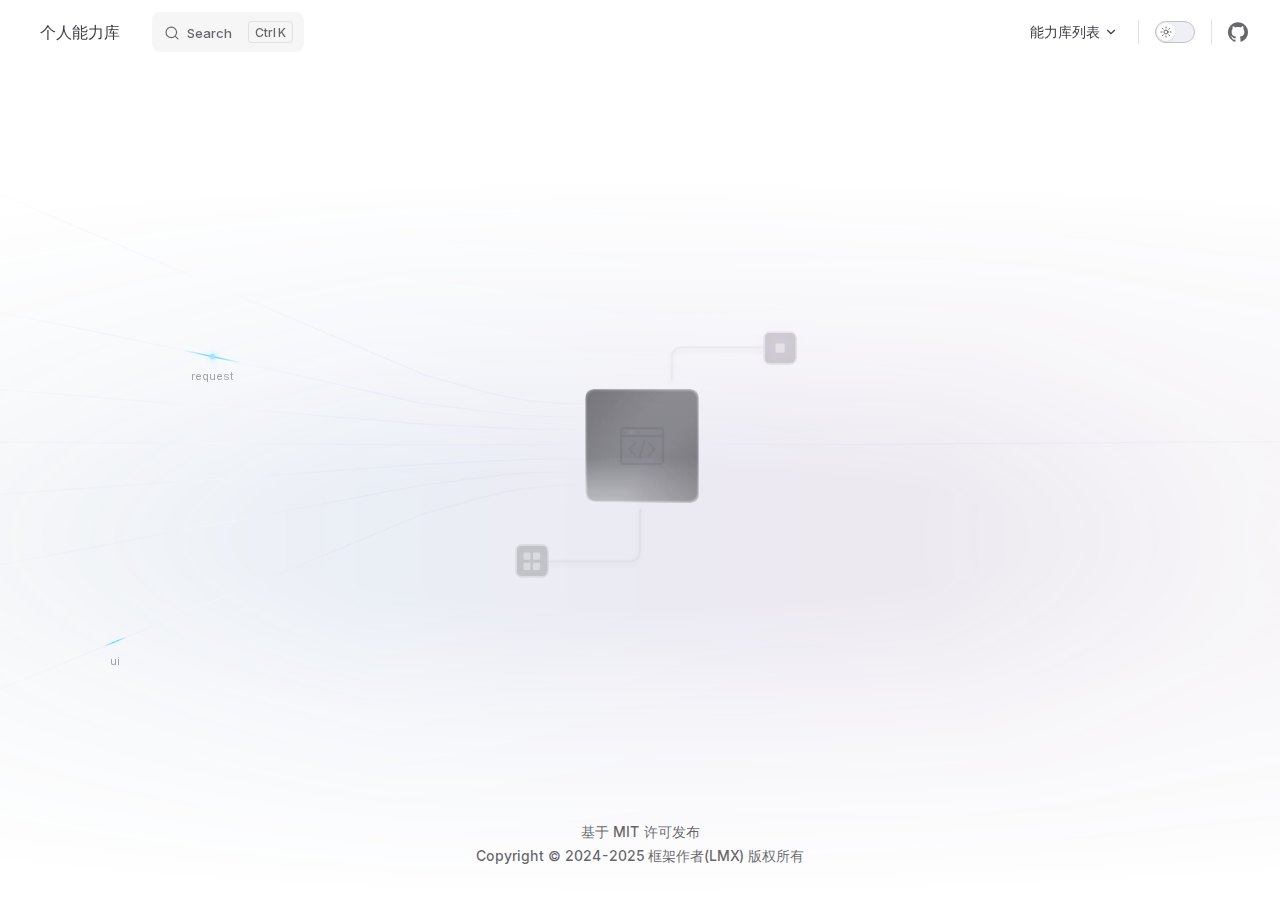
==== commit 88c0ab02: "feat：更新文档" ====
--- a/index.html
+++ b/index.html
@@ -6,20 +6,20 @@
     <title>个人能力库</title>
     <meta name="description" content="个人能力库">
     <meta name="generator" content="VitePress v1.5.0">
-    <link rel="preload stylesheet" href="/assets/style.DnK64otI.css" as="style">
+    <link rel="preload stylesheet" href="/assets/style.BiecJZ_Q.css" as="style">
     <link rel="preload stylesheet" href="/vp-icons.css" as="style">
     
-    <script type="module" src="/assets/app.BX_SpwBT.js"></script>
+    <script type="module" src="/assets/app.DjUQ_fPD.js"></script>
     <link rel="preload" href="/assets/inter-roman-latin.Di8DUHzh.woff2" as="font" type="font/woff2" crossorigin="">
-    <link rel="modulepreload" href="/assets/chunks/theme.B5PDrlZ_.js">
+    <link rel="modulepreload" href="/assets/chunks/theme.Dj3bdPF8.js">
     <link rel="modulepreload" href="/assets/chunks/framework.NrKU3I97.js">
-    <link rel="modulepreload" href="/assets/index.md.CJa8luGJ.lean.js">
+    <link rel="modulepreload" href="/assets/index.md.Bs77XVNd.lean.js">
     <script id="check-dark-mode">(()=>{const e=localStorage.getItem("vitepress-theme-appearance")||"auto",a=window.matchMedia("(prefers-color-scheme: dark)").matches;(!e||e==="auto"?a:e==="dark")&&document.documentElement.classList.add("dark")})();</script>
     <script id="check-mac-os">document.documentElement.classList.toggle("mac",/Mac|iPhone|iPod|iPad/i.test(navigator.platform));</script>
   </head>
   <body>
-    <div id="app"><div class="Layout" data-v-be8c11dd><!--[--><!--]--><!--[--><span tabindex="-1" data-v-e19ef9e0></span><a href="#VPContent" class="VPSkipLink visually-hidden" data-v-e19ef9e0> Skip to content </a><!--]--><!----><header class="VPNav" data-v-be8c11dd data-v-8c2a3b5b><div class="VPNavBar" data-v-8c2a3b5b data-v-7a7e22d4><div class="wrapper" data-v-7a7e22d4><div class="container" data-v-7a7e22d4><div class="title" data-v-7a7e22d4><div class="VPNavBarTitle" data-v-7a7e22d4 data-v-fa285a1c><a class="title" href="/" data-v-fa285a1c><!--[--><!--]--><!--[--><img class="VPImage logo" src="/favicon.ico" alt data-v-ad49992b><!--]--><span data-v-fa285a1c>个人能力库</span><!--[--><!--]--></a></div></div><div class="content" data-v-7a7e22d4><div class="content-body" data-v-7a7e22d4><!--[--><!--]--><div class="VPNavBarSearch search" data-v-7a7e22d4><!--[--><!----><div id="local-search"><button type="button" class="DocSearch DocSearch-Button" aria-label="Search"><span class="DocSearch-Button-Container"><span class="vp-icon DocSearch-Search-Icon"></span><span class="DocSearch-Button-Placeholder">Search</span></span><span class="DocSearch-Button-Keys"><kbd class="DocSearch-Button-Key"></kbd><kbd class="DocSearch-Button-Key">K</kbd></span></button></div><!--]--></div><nav aria-labelledby="main-nav-aria-label" class="VPNavBarMenu menu" data-v-7a7e22d4 data-v-d020d5b4><span id="main-nav-aria-label" class="visually-hidden" data-v-d020d5b4> Main Navigation </span><!--[--><!--[--><div class="VPFlyout VPNavBarMenuGroup" data-v-d020d5b4 data-v-4719961b><button type="button" class="button" aria-haspopup="true" aria-expanded="false" data-v-4719961b><span class="text" data-v-4719961b><!----><span data-v-4719961b>能力库列表</span><span class="vpi-chevron-down text-icon" data-v-4719961b></span></span></button><div class="menu" data-v-4719961b><div class="VPMenu" data-v-4719961b data-v-ff78ee7c><div class="items" data-v-ff78ee7c><!--[--><!--[--><div class="VPMenuLink" data-v-ff78ee7c data-v-e8ec218b><a class="VPLink link vp-external-link-icon" href="https://uiforlmx.github.io/" target="_blank" rel="noreferrer" data-v-e8ec218b><!--[--><span data-v-e8ec218b>业务组件</span><!--]--></a></div><!--]--><!--[--><div class="VPMenuLink" data-v-ff78ee7c data-v-e8ec218b><a class="VPLink link vp-external-link-icon" href="https://adminforlmx.github.io/" target="_blank" rel="noreferrer" data-v-e8ec218b><!--[--><span data-v-e8ec218b>中台系统</span><!--]--></a></div><!--]--><!--[--><div class="VPMenuLink" data-v-ff78ee7c data-v-e8ec218b><a class="VPLink link vp-external-link-icon" href="https://blogforlmx.github.io" target="_blank" rel="noreferrer" data-v-e8ec218b><!--[--><span data-v-e8ec218b>个人博客</span><!--]--></a></div><!--]--><!--]--></div><!--[--><!--]--></div></div></div><!--]--><!--]--></nav><!----><div class="VPNavBarAppearance appearance" data-v-7a7e22d4 data-v-5205e64c><button class="VPSwitch VPSwitchAppearance" type="button" role="switch" title aria-checked="false" data-v-5205e64c data-v-965b2017 data-v-d12ad493><span class="check" data-v-d12ad493><span class="icon" data-v-d12ad493><!--[--><span class="vpi-sun sun" data-v-965b2017></span><span class="vpi-moon moon" data-v-965b2017></span><!--]--></span></span></button></div><div class="VPSocialLinks VPNavBarSocialLinks social-links" data-v-7a7e22d4 data-v-46d39652 data-v-40281646><!--[--><a class="VPSocialLink no-icon" href aria-label="github" target="_blank" rel="noopener" data-v-40281646 data-v-d114ee08><span class="vpi-social-github"></span></a><!--]--></div><div class="VPFlyout VPNavBarExtra extra" data-v-7a7e22d4 data-v-d4704a14 data-v-4719961b><button type="button" class="button" aria-haspopup="true" aria-expanded="false" aria-label="extra navigation" data-v-4719961b><span class="vpi-more-horizontal icon" data-v-4719961b></span></button><div class="menu" data-v-4719961b><div class="VPMenu" data-v-4719961b data-v-ff78ee7c><!----><!--[--><!--[--><!----><div class="group" data-v-d4704a14><div class="item appearance" data-v-d4704a14><p class="label" data-v-d4704a14>Appearance</p><div class="appearance-action" data-v-d4704a14><button class="VPSwitch VPSwitchAppearance" type="button" role="switch" title aria-checked="false" data-v-d4704a14 data-v-965b2017 data-v-d12ad493><span class="check" data-v-d12ad493><span class="icon" data-v-d12ad493><!--[--><span class="vpi-sun sun" data-v-965b2017></span><span class="vpi-moon moon" data-v-965b2017></span><!--]--></span></span></button></div></div></div><div class="group" data-v-d4704a14><div class="item social-links" data-v-d4704a14><div class="VPSocialLinks social-links-list" data-v-d4704a14 data-v-40281646><!--[--><a class="VPSocialLink no-icon" href aria-label="github" target="_blank" rel="noopener" data-v-40281646 data-v-d114ee08><span class="vpi-social-github"></span></a><!--]--></div></div></div><!--]--><!--]--></div></div></div><!--[--><!--]--><button type="button" class="VPNavBarHamburger hamburger" aria-label="mobile navigation" aria-expanded="false" aria-controls="VPNavScreen" data-v-7a7e22d4 data-v-ae986696><span class="container" data-v-ae986696><span class="top" data-v-ae986696></span><span class="middle" data-v-ae986696></span><span class="bottom" data-v-ae986696></span></span></button></div></div></div></div><div class="divider" data-v-7a7e22d4><div class="divider-line" data-v-7a7e22d4></div></div></div><!----></header><!----><!----><div class="VPContent is-home" id="VPContent" data-v-be8c11dd data-v-d96f48ea><div class="VPHome" data-v-d96f48ea data-v-45ad7f69><!--[--><!--]--><!----><!--[--><!--]--><!--[--><!--]--><!----><!--[--><!--]--><div style="position:relative;" data-v-45ad7f69><div><!--[--><div class="hero__diagram" id="hero-diagram" data-v-ee24344e><svg xmlns="http://www.w3.org/2000/svg" width="844" height="644" viewbox="0 0 844 644" fill="none" class="input-lines" data-v-ee24344e data-v-5fb15fbd><!--[--><g data-v-5fb15fbd><path d="M843.505 284.659L752.638 284.659C718.596 284.659 684.866 280.049 653.251 271.077L598.822 255.629L0.675021 1.00011" stroke="url(#base_gradient)" stroke-width="1.2" style="opacity:0.8;" data-v-5fb15fbd></path><g data-v-5fb15fbd data-v-60f8eded><path d="M843.505 284.659L752.638 284.659C718.596 284.659 684.866 280.049 653.251 271.077L598.822 255.629L0.675021 1.00011" stroke="url(#glow_gradient_0.1onz56ic9ny)" stroke-width="1.2" mask="url(#glow_mask_0.1onz56ic9ny)" class="svg-path" data-v-60f8eded></path><!----><!----><defs data-v-60f8eded><mask id="glow_mask_0.1onz56ic9ny" data-v-60f8eded><path d="M843.505 284.659L752.638 284.659C718.596 284.659 684.866 280.049 653.251 271.077L598.822 255.629L0.675021 1.00011" fill="black" data-v-60f8eded></path><circle cx="0" cy="0" r="0" fill="white" data-v-60f8eded></circle></mask><radialGradient id="glow_gradient_0.1onz56ic9ny" cx="0" cy="0" r="0" gradientUnits="userSpaceOnUse" data-v-60f8eded><stop offset="0%" stop-opacity="1" data-v-60f8eded></stop><stop offset="100%" stop-opacity="0" data-v-60f8eded></stop></radialGradient></defs></g></g><g data-v-5fb15fbd><path d="M843.505 298.181L724.342 297.36C708.881 297.36 693.45 296.409 678.22 294.518L598.822 284.659C592.82 284.659 200.538 190.002 0.675028 164.892" stroke="url(#base_gradient)" stroke-width="1.2" style="opacity:0.8;" data-v-5fb15fbd></path><g data-v-5fb15fbd data-v-60f8eded><path d="M843.505 298.181L724.342 297.36C708.881 297.36 693.45 296.409 678.22 294.518L598.822 284.659C592.82 284.659 200.538 190.002 0.675028 164.892" stroke="url(#glow_gradient_0.k0ypze5dlb)" stroke-width="1.2" mask="url(#glow_mask_0.k0ypze5dlb)" class="svg-path" data-v-60f8eded></path><!----><!----><defs data-v-60f8eded><mask id="glow_mask_0.k0ypze5dlb" data-v-60f8eded><path d="M843.505 298.181L724.342 297.36C708.881 297.36 693.45 296.409 678.22 294.518L598.822 284.659C592.82 284.659 200.538 190.002 0.675028 164.892" fill="black" data-v-60f8eded></path><circle cx="0" cy="0" r="0" fill="white" data-v-60f8eded></circle></mask><radialGradient id="glow_gradient_0.k0ypze5dlb" cx="0" cy="0" r="0" gradientUnits="userSpaceOnUse" data-v-60f8eded><stop offset="0%" stop-opacity="1" data-v-60f8eded></stop><stop offset="100%" stop-opacity="0" data-v-60f8eded></stop></radialGradient></defs></g></g><g data-v-5fb15fbd><path d="M843.505 311.703L701.108 310.061L598.822 305.136L0.675049 256.071" stroke="url(#base_gradient)" stroke-width="1.2" style="opacity:0.8;" data-v-5fb15fbd></path><g data-v-5fb15fbd data-v-60f8eded><path d="M843.505 311.703L701.108 310.061L598.822 305.136L0.675049 256.071" stroke="url(#glow_gradient_0.0ffuvhytwsos)" stroke-width="1.2" mask="url(#glow_mask_0.0ffuvhytwsos)" class="svg-path" data-v-60f8eded></path><!----><!----><defs data-v-60f8eded><mask id="glow_mask_0.0ffuvhytwsos" data-v-60f8eded><path d="M843.505 311.703L701.108 310.061L598.822 305.136L0.675049 256.071" fill="black" data-v-60f8eded></path><circle cx="0" cy="0" r="0" fill="white" data-v-60f8eded></circle></mask><radialGradient id="glow_gradient_0.0ffuvhytwsos" cx="0" cy="0" r="0" gradientUnits="userSpaceOnUse" data-v-60f8eded><stop offset="0%" stop-opacity="1" data-v-60f8eded></stop><stop offset="100%" stop-opacity="0" data-v-60f8eded></stop></radialGradient></defs></g></g><g data-v-5fb15fbd><path d="M843.505 325.224L598.822 326.002L0.675049 321.858" stroke="url(#base_gradient)" stroke-width="1.2" style="opacity:0.8;" data-v-5fb15fbd></path><g data-v-5fb15fbd data-v-60f8eded><path d="M843.505 325.224L598.822 326.002L0.675049 321.858" stroke="url(#glow_gradient_0.iekbi1rrjde)" stroke-width="1.2" mask="url(#glow_mask_0.iekbi1rrjde)" class="svg-path" data-v-60f8eded></path><!----><!----><defs data-v-60f8eded><mask id="glow_mask_0.iekbi1rrjde" data-v-60f8eded><path d="M843.505 325.224L598.822 326.002L0.675049 321.858" fill="black" data-v-60f8eded></path><circle cx="0" cy="0" r="0" fill="white" data-v-60f8eded></circle></mask><radialGradient id="glow_gradient_0.iekbi1rrjde" cx="0" cy="0" r="0" gradientUnits="userSpaceOnUse" data-v-60f8eded><stop offset="0%" stop-opacity="1" data-v-60f8eded></stop><stop offset="100%" stop-opacity="0" data-v-60f8eded></stop></radialGradient></defs></g></g><g data-v-5fb15fbd><path d="M843.505 338.746L701.108 340.388L598.822 345.442L0.675038 387.646" stroke="url(#base_gradient)" stroke-width="1.2" style="opacity:0.8;" data-v-5fb15fbd></path><g data-v-5fb15fbd data-v-60f8eded><path d="M843.505 338.746L701.108 340.388L598.822 345.442L0.675038 387.646" stroke="url(#glow_gradient_0.eyk87qy4rgp)" stroke-width="1.2" mask="url(#glow_mask_0.eyk87qy4rgp)" class="svg-path" data-v-60f8eded></path><!----><!----><defs data-v-60f8eded><mask id="glow_mask_0.eyk87qy4rgp" data-v-60f8eded><path d="M843.505 338.746L701.108 340.388L598.822 345.442L0.675038 387.646" fill="black" data-v-60f8eded></path><circle cx="0" cy="0" r="0" fill="white" data-v-60f8eded></circle></mask><radialGradient id="glow_gradient_0.eyk87qy4rgp" cx="0" cy="0" r="0" gradientUnits="userSpaceOnUse" data-v-60f8eded><stop offset="0%" stop-opacity="1" data-v-60f8eded></stop><stop offset="100%" stop-opacity="0" data-v-60f8eded></stop></radialGradient></defs></g></g><g data-v-5fb15fbd><path d="M843.505 352.268L724.342 353.088C708.881 353.088 693.45 354.039 678.22 355.93L598.822 365.789L0.675067 478.825" stroke="url(#base_gradient)" stroke-width="1.2" style="opacity:0.8;" data-v-5fb15fbd></path><g data-v-5fb15fbd data-v-60f8eded><path d="M843.505 352.268L724.342 353.088C708.881 353.088 693.45 354.039 678.22 355.93L598.822 365.789L0.675067 478.825" stroke="url(#glow_gradient_0.25rs28ky5kt)" stroke-width="1.2" mask="url(#glow_mask_0.25rs28ky5kt)" class="svg-path" data-v-60f8eded></path><!----><!----><defs data-v-60f8eded><mask id="glow_mask_0.25rs28ky5kt" data-v-60f8eded><path d="M843.505 352.268L724.342 353.088C708.881 353.088 693.45 354.039 678.22 355.93L598.822 365.789L0.675067 478.825" fill="black" data-v-60f8eded></path><circle cx="0" cy="0" r="0" fill="white" data-v-60f8eded></circle></mask><radialGradient id="glow_gradient_0.25rs28ky5kt" cx="0" cy="0" r="0" gradientUnits="userSpaceOnUse" data-v-60f8eded><stop offset="0%" stop-opacity="1" data-v-60f8eded></stop><stop offset="100%" stop-opacity="0" data-v-60f8eded></stop></radialGradient></defs></g></g><g data-v-5fb15fbd><path d="M843.505 365.789L752.638 365.789C718.596 365.789 684.866 370.399 653.251 379.372L598.822 394.82L0.675049 642.717" stroke="url(#base_gradient)" stroke-width="1.2" style="opacity:0.8;" data-v-5fb15fbd></path><g data-v-5fb15fbd data-v-60f8eded><path d="M843.505 365.789L752.638 365.789C718.596 365.789 684.866 370.399 653.251 379.372L598.822 394.82L0.675049 642.717" stroke="url(#glow_gradient_0.9pmb9vkjdks)" stroke-width="1.2" mask="url(#glow_mask_0.9pmb9vkjdks)" class="svg-path" data-v-60f8eded></path><!----><!----><defs data-v-60f8eded><mask id="glow_mask_0.9pmb9vkjdks" data-v-60f8eded><path d="M843.505 365.789L752.638 365.789C718.596 365.789 684.866 370.399 653.251 379.372L598.822 394.82L0.675049 642.717" fill="black" data-v-60f8eded></path><circle cx="0" cy="0" r="0" fill="white" data-v-60f8eded></circle></mask><radialGradient id="glow_gradient_0.9pmb9vkjdks" cx="0" cy="0" r="0" gradientUnits="userSpaceOnUse" data-v-60f8eded><stop offset="0%" stop-opacity="1" data-v-60f8eded></stop><stop offset="100%" stop-opacity="0" data-v-60f8eded></stop></radialGradient></defs></g></g><!--]--><defs data-v-5fb15fbd><linearGradient id="base_gradient" x1="88.1032" y1="324.167" x2="843.505" y2="324.167" gradientUnits="userSpaceOnUse" data-v-5fb15fbd><stop offset="0" stop-color="#c6caff" stop-opacity="0" data-v-5fb15fbd></stop><stop offset="0.2" stop-color="#c6caff" stop-opacity="0.1" data-v-5fb15fbd></stop><stop offset="0.4" stop-color="white" stop-opacity="0.4" data-v-5fb15fbd></stop><stop offset="0.6" stop-color="#c6caff" stop-opacity="0.2" data-v-5fb15fbd></stop><stop offset="0.8" stop-color="#c6caff" stop-opacity="0.2" data-v-5fb15fbd></stop><stop offset="0.9" stop-color="#c6caff" stop-opacity="0" data-v-5fb15fbd></stop></linearGradient></defs></svg><svg xmlns="http://www.w3.org/2000/svg" width="844" height="80" viewbox="0 0 844 40" fill="none" class="output-line" style="opacity:0.8;" data-v-ee24344e data-v-a9bea642><path d="M843.463 1.3315L245.316 5.47507L0.633077 4.69725" stroke="url(#output_gradient)" stroke-width="1.2" data-v-a9bea642></path><!--[--><g data-v-a9bea642><g data-v-a9bea642 data-v-60f8eded><path d="M843.463 1.3315L245.316 5.47507L0.633077 4.69725" stroke="url(#glow_gradient_0.3v0e9clwevr)" stroke-width="1.2" mask="url(#glow_mask_0.3v0e9clwevr)" class="svg-path" data-v-60f8eded></path><circle cx="0" cy="0" r="0" fill="#d499ff" class="circle-dot" style="--dot-color: #d499ff" data-v-60f8eded></circle><text x="0" y="15" fill="#a3a3a3" font-family="Inter, sans-serif" font-size="11px" font-style="normal" font-weight="400" text-anchor="middle" alignment-baseline="hanging" class="label" data-v-60f8eded>bui库</text><defs data-v-60f8eded><mask id="glow_mask_0.3v0e9clwevr" data-v-60f8eded><path d="M843.463 1.3315L245.316 5.47507L0.633077 4.69725" fill="black" data-v-60f8eded></path><circle cx="0" cy="0" r="0" fill="white" data-v-60f8eded></circle></mask><radialGradient id="glow_gradient_0.3v0e9clwevr" cx="0" cy="0" r="0" gradientUnits="userSpaceOnUse" data-v-60f8eded><stop offset="0%" stop-color="#BD34FE" stop-opacity="1" data-v-60f8eded></stop><stop offset="100%" stop-color="#BD34FE" stop-opacity="0" data-v-60f8eded></stop></radialGradient></defs></g></g><g data-v-a9bea642><g data-v-a9bea642 data-v-60f8eded><path d="M843.463 1.3315L245.316 5.47507L0.633077 4.69725" stroke="url(#glow_gradient_0.0jgyc1ci4dm)" stroke-width="1.2" mask="url(#glow_mask_0.0jgyc1ci4dm)" class="svg-path" data-v-60f8eded></path><circle cx="0" cy="0" r="0" fill="#d499ff" class="circle-dot" style="--dot-color: #d499ff" data-v-60f8eded></circle><text x="0" y="15" fill="#a3a3a3" font-family="Inter, sans-serif" font-size="11px" font-style="normal" font-weight="400" text-anchor="middle" alignment-baseline="hanging" class="label" data-v-60f8eded>platform库</text><defs data-v-60f8eded><mask id="glow_mask_0.0jgyc1ci4dm" data-v-60f8eded><path d="M843.463 1.3315L245.316 5.47507L0.633077 4.69725" fill="black" data-v-60f8eded></path><circle cx="0" cy="0" r="0" fill="white" data-v-60f8eded></circle></mask><radialGradient id="glow_gradient_0.0jgyc1ci4dm" cx="0" cy="0" r="0" gradientUnits="userSpaceOnUse" data-v-60f8eded><stop offset="0%" stop-color="#BD34FE" stop-opacity="1" data-v-60f8eded></stop><stop offset="100%" stop-color="#BD34FE" stop-opacity="0" data-v-60f8eded></stop></radialGradient></defs></g></g><g data-v-a9bea642><g data-v-a9bea642 data-v-60f8eded><path d="M843.463 1.3315L245.316 5.47507L0.633077 4.69725" stroke="url(#glow_gradient_0.szb073qibi)" stroke-width="1.2" mask="url(#glow_mask_0.szb073qibi)" class="svg-path" data-v-60f8eded></path><circle cx="0" cy="0" r="0" fill="#d499ff" class="circle-dot" style="--dot-color: #d499ff" data-v-60f8eded></circle><text x="0" y="15" fill="#a3a3a3" font-family="Inter, sans-serif" font-size="11px" font-style="normal" font-weight="400" text-anchor="middle" alignment-baseline="hanging" class="label" data-v-60f8eded>request库</text><defs data-v-60f8eded><mask id="glow_mask_0.szb073qibi" data-v-60f8eded><path d="M843.463 1.3315L245.316 5.47507L0.633077 4.69725" fill="black" data-v-60f8eded></path><circle cx="0" cy="0" r="0" fill="white" data-v-60f8eded></circle></mask><radialGradient id="glow_gradient_0.szb073qibi" cx="0" cy="0" r="0" gradientUnits="userSpaceOnUse" data-v-60f8eded><stop offset="0%" stop-color="#BD34FE" stop-opacity="1" data-v-60f8eded></stop><stop offset="100%" stop-color="#BD34FE" stop-opacity="0" data-v-60f8eded></stop></radialGradient></defs></g></g><g data-v-a9bea642><g data-v-a9bea642 data-v-60f8eded><path d="M843.463 1.3315L245.316 5.47507L0.633077 4.69725" stroke="url(#glow_gradient_0.g7w21dh8so)" stroke-width="1.2" mask="url(#glow_mask_0.g7w21dh8so)" class="svg-path" data-v-60f8eded></path><circle cx="0" cy="0" r="0" fill="#d499ff" class="circle-dot" style="--dot-color: #d499ff" data-v-60f8eded></circle><text x="0" y="15" fill="#a3a3a3" font-family="Inter, sans-serif" font-size="11px" font-style="normal" font-weight="400" text-anchor="middle" alignment-baseline="hanging" class="label" data-v-60f8eded>admin库</text><defs data-v-60f8eded><mask id="glow_mask_0.g7w21dh8so" data-v-60f8eded><path d="M843.463 1.3315L245.316 5.47507L0.633077 4.69725" fill="black" data-v-60f8eded></path><circle cx="0" cy="0" r="0" fill="white" data-v-60f8eded></circle></mask><radialGradient id="glow_gradient_0.g7w21dh8so" cx="0" cy="0" r="0" gradientUnits="userSpaceOnUse" data-v-60f8eded><stop offset="0%" stop-color="#BD34FE" stop-opacity="1" data-v-60f8eded></stop><stop offset="100%" stop-color="#BD34FE" stop-opacity="0" data-v-60f8eded></stop></radialGradient></defs></g></g><!--]--><defs data-v-a9bea642><linearGradient id="output_gradient" gradientUnits="userSpaceOnUse" data-v-a9bea642><stop offset="0.1" stop-color="#E0C8FF" stop-opacity="0" data-v-a9bea642></stop><stop offset="0.4" stop-color="#E0C8FF" stop-opacity="0.4" data-v-a9bea642></stop><stop offset="1" stop-color="#E0C8FF" stop-opacity="0" data-v-a9bea642></stop></linearGradient></defs></svg><!--[--><svg width="142" height="82" viewBox="0 0 142 82" fill="none" xmlns="http://www.w3.org/2000/svg" class="blue-indicator" data-v-87c86809><g opacity="0.2" filter="url(#filter0_d_1_2)" data-v-87c86809><path fill-rule="evenodd" clip-rule="evenodd" d="M136.073 3V45.1271C136.073 51.5014 130.905 56.6688 124.531 56.6688H40.2769V54.3604H124.531C129.63 54.3604 133.764 50.2265 133.764 45.1271V3H136.073Z" fill="#0D0D0D" data-v-87c86809></path><path d="M136.361 3V2.71146H136.073H133.764H133.476V3V45.1271C133.476 50.0672 129.471 54.0719 124.531 54.0719H40.2769H39.9883V54.3604V56.6688V56.9573H40.2769H124.531C131.065 56.9573 136.361 51.6607 136.361 45.1271V3Z" stroke="#404040" stroke-width="0.577083" data-v-87c86809></path></g><g filter="url(#filter1_i_1_2)" data-v-87c86809><rect x="12" y="69.9419" width="30.0083" height="30.0083" rx="5.01812" transform="rotate(-90 12 69.9419)" fill="#1F1F1F" data-v-87c86809></rect></g><rect x="12" y="69.9419" width="30.0083" height="30.0083" rx="5.01812" transform="rotate(-90 12 69.9419)" stroke="#2C2C2C" stroke-opacity="0.4" stroke-width="3.75141" data-v-87c86809></rect><path d="M18.4048 57.9946C18.4048 57.3366 18.9382 56.8032 19.5961 56.8032H24.3614C25.0194 56.8032 25.5528 57.3366 25.5528 57.9946V62.7599C25.5528 63.4179 25.0194 63.9512 24.3614 63.9512H19.5961C18.9382 63.9512 18.4048 63.4179 18.4048 62.7599V57.9946Z" fill="#41D1FF" style="display:none;" data-v-87c86809></path><path d="M18.4048 57.9946C18.4048 57.3366 18.9382 56.8032 19.5961 56.8032H24.3614C25.0194 56.8032 25.5528 57.3366 25.5528 57.9946V62.7599C25.5528 63.4179 25.0194 63.9512 24.3614 63.9512H19.5961C18.9382 63.9512 18.4048 63.4179 18.4048 62.7599V57.9946Z" fill="white" fill-opacity="0.5" data-v-87c86809></path><path d="M27.9354 57.9946C27.9354 57.3366 28.4688 56.8032 29.1268 56.8032H33.8921C34.5501 56.8032 35.0834 57.3366 35.0834 57.9946V62.7599C35.0834 63.4179 34.5501 63.9512 33.8921 63.9512H29.1268C28.4688 63.9512 27.9354 63.4179 27.9354 62.7599V57.9946Z" fill="#41D1FF" style="display:none;" data-v-87c86809></path><path d="M27.9354 57.9946C27.9354 57.3366 28.4688 56.8032 29.1268 56.8032H33.8921C34.5501 56.8032 35.0834 57.3366 35.0834 57.9946V62.7599C35.0834 63.4179 34.5501 63.9512 33.8921 63.9512H29.1268C28.4688 63.9512 27.9354 63.4179 27.9354 62.7599V57.9946Z" fill="white" fill-opacity="0.5" data-v-87c86809></path><path d="M27.9354 47.6694C27.9354 47.0114 28.4688 46.478 29.1268 46.478H33.8921C34.5501 46.478 35.0834 47.0114 35.0834 47.6694V52.4347C35.0834 53.0926 34.5501 53.626 33.8921 53.626H29.1268C28.4688 53.626 27.9354 53.0926 27.9354 52.4347V47.6694Z" fill="#41D1FF" style="display:none;" data-v-87c86809></path><path d="M27.9354 47.6694C27.9354 47.0114 28.4688 46.478 29.1268 46.478H33.8921C34.5501 46.478 35.0834 47.0114 35.0834 47.6694V52.4347C35.0834 53.0926 34.5501 53.626 33.8921 53.626H29.1268C28.4688 53.626 27.9354 53.0926 27.9354 52.4347V47.6694Z" fill="white" fill-opacity="0.5" data-v-87c86809></path><path d="M18.4048 47.6694C18.4048 47.0114 18.9382 46.478 19.5961 46.478H24.3614C25.0194 46.478 25.5528 47.0114 25.5528 47.6694V52.4347C25.5528 53.0926 25.0194 53.626 24.3614 53.626H19.5961C18.9382 53.626 18.4048 53.0926 18.4048 52.4347V47.6694Z" fill="#41D1FF" style="display:none;" data-v-87c86809></path><path d="M18.4048 47.6694C18.4048 47.0114 18.9382 46.478 19.5961 46.478H24.3614C25.0194 46.478 25.5528 47.0114 25.5528 47.6694V52.4347C25.5528 53.0926 25.0194 53.626 24.3614 53.626H19.5961C18.9382 53.626 18.4048 53.0926 18.4048 52.4347V47.6694Z" fill="white" fill-opacity="0.5" data-v-87c86809></path><g filter="url(#filter2_f_1_2)" style="display:none;" data-v-87c86809><path d="M18.4048 57.9946C18.4048 57.3366 18.9382 56.8032 19.5961 56.8032H24.3614C25.0194 56.8032 25.5528 57.3366 25.5528 57.9946V62.7599C25.5528 63.4179 25.0194 63.9512 24.3614 63.9512H19.5961C18.9382 63.9512 18.4048 63.4179 18.4048 62.7599V57.9946Z" fill="#41D1FF" data-v-87c86809></path><path d="M27.9354 57.9946C27.9354 57.3366 28.4688 56.8032 29.1268 56.8032H33.8921C34.5501 56.8032 35.0834 57.3366 35.0834 57.9946V62.7599C35.0834 63.4179 34.5501 63.9512 33.8921 63.9512H29.1268C28.4688 63.9512 27.9354 63.4179 27.9354 62.7599V57.9946Z" fill="#41D1FF" data-v-87c86809></path><path d="M27.9354 47.6694C27.9354 47.0114 28.4688 46.478 29.1268 46.478H33.8921C34.5501 46.478 35.0834 47.0114 35.0834 47.6694V52.4347C35.0834 53.0926 34.5501 53.626 33.8921 53.626H29.1268C28.4688 53.626 27.9354 53.0926 27.9354 52.4347V47.6694Z" fill="#41D1FF" data-v-87c86809></path></g><defs data-v-87c86809><filter id="filter0_d_1_2" x="35.0831" y="0.114583" width="106.183" height="64.0563" filterUnits="userSpaceOnUse" color-interpolation-filters="sRGB" data-v-87c86809><feFlood flood-opacity="0" result="BackgroundImageFix" data-v-87c86809></feFlood><feColorMatrix in="SourceAlpha" type="matrix" values="0 0 0 0 0 0 0 0 0 0 0 0 0 0 0 0 0 0 127 0" result="hardAlpha" data-v-87c86809></feColorMatrix><feOffset dy="2.30833" data-v-87c86809></feOffset><feGaussianBlur stdDeviation="2.30833" data-v-87c86809></feGaussianBlur><feComposite in2="hardAlpha" operator="out" data-v-87c86809></feComposite><feColorMatrix type="matrix" values="0 0 0 0 0 0 0 0 0 0 0 0 0 0 0 0 0 0 0.65 0" data-v-87c86809></feColorMatrix><feBlend mode="normal" in2="BackgroundImageFix" result="effect1_dropShadow_1_2" data-v-87c86809></feBlend><feBlend mode="normal" in="SourceGraphic" in2="effect1_dropShadow_1_2" result="shape" data-v-87c86809></feBlend></filter><filter id="filter1_i_1_2" x="10.1243" y="38.0579" width="33.7597" height="33.7597" filterUnits="userSpaceOnUse" color-interpolation-filters="sRGB" data-v-87c86809><feFlood flood-opacity="0" result="BackgroundImageFix" data-v-87c86809></feFlood><feBlend mode="normal" in="SourceGraphic" in2="BackgroundImageFix" result="shape" data-v-87c86809></feBlend><feColorMatrix in="SourceAlpha" type="matrix" values="0 0 0 0 0 0 0 0 0 0 0 0 0 0 0 0 0 0 127 0" result="hardAlpha" data-v-87c86809></feColorMatrix><feOffset data-v-87c86809></feOffset><feGaussianBlur stdDeviation="2.30833" data-v-87c86809></feGaussianBlur><feComposite in2="hardAlpha" operator="arithmetic" k2="-1" k3="1" data-v-87c86809></feComposite><feColorMatrix type="matrix" values="0 0 0 0 0 0 0 0 0 0 0 0 0 0 0 0 0 0 0.85 0" data-v-87c86809></feColorMatrix><feBlend mode="normal" in2="shape" result="effect1_innerShadow_1_2" data-v-87c86809></feBlend></filter><filter id="filter2_f_1_2" x="0.802473" y="28.8757" width="51.8833" height="52.6778" filterUnits="userSpaceOnUse" color-interpolation-filters="sRGB" data-v-87c86809><feFlood flood-opacity="0" result="BackgroundImageFix" data-v-87c86809></feFlood><feBlend mode="normal" in="SourceGraphic" in2="BackgroundImageFix" result="shape" data-v-87c86809></feBlend><feGaussianBlur stdDeviation="8.80116" result="effect1_foregroundBlur_1_2" data-v-87c86809></feGaussianBlur></filter></defs></svg><div class="blue-glow" data-v-87c86809></div><!--]--><!--[--><svg width="141" height="67" viewBox="0 0 141 67" fill="none" xmlns="http://www.w3.org/2000/svg" class="pink-indicator" data-v-b602f04f><g opacity="0.2" filter="url(#filter0_d_1_8)" data-v-b602f04f><path fill-rule="evenodd" clip-rule="evenodd" d="M5.48397 58.9922L5.48397 36.8651C5.48397 30.4908 10.6514 25.3234 17.0256 25.3234L101.28 25.3234L101.28 27.6318L17.0256 27.6318C11.9262 27.6318 7.7923 31.7657 7.7923 36.8651L7.7923 58.9922L5.48397 58.9922Z" fill="#0D0D0D" data-v-b602f04f></path><path d="M5.19543 58.9922L5.19543 59.2807L5.48397 59.2807L7.79231 59.2807L8.08085 59.2807L8.08085 58.9922L8.08085 36.8651C8.08085 31.925 12.0856 27.9203 17.0256 27.9203L101.28 27.9203L101.568 27.9203L101.568 27.6318L101.568 25.3234L101.568 25.0349L101.28 25.0349L17.0256 25.0349C10.492 25.0349 5.19542 30.3315 5.19543 36.8651L5.19543 58.9922Z" stroke="#404040" stroke-width="0.577083" data-v-b602f04f></path></g><g filter="url(#filter1_i_1_8)" data-v-b602f04f><rect x="130.134" y="12.0518" width="30.0083" height="30.0083" rx="5.01812" transform="rotate(90 130.134 12.0518)" fill="#1F1F1F" data-v-b602f04f></rect></g><rect x="130.134" y="12.0518" width="30.0083" height="30.0083" rx="5.01812" transform="rotate(90 130.134 12.0518)" stroke="#2C2C2C" stroke-opacity="0.4" stroke-width="3.75141" data-v-b602f04f></rect><g filter="url(#filter2_f_1_8)" data-v-b602f04f><path d="M123.152 23.9976C123.152 24.6556 122.619 25.1889 121.961 25.1889L117.196 25.1889C116.538 25.1889 116.004 24.6556 116.004 23.9976L116.004 19.2323C116.004 18.5743 116.538 18.041 117.196 18.041L121.961 18.041C122.619 18.041 123.152 18.5743 123.152 19.2323L123.152 23.9976Z" fill="#BD34FE" data-v-b602f04f></path><path d="M113.622 23.9976C113.622 24.6556 113.088 25.1889 112.43 25.1889L107.665 25.1889C107.007 25.1889 106.474 24.6556 106.474 23.9976L106.474 19.2323C106.474 18.5743 107.007 18.041 107.665 18.041L112.43 18.041C113.088 18.041 113.622 18.5743 113.622 19.2323L113.622 23.9976Z" fill="#BD34FE" data-v-b602f04f></path><path d="M113.622 34.3228C113.622 34.9808 113.088 35.5142 112.43 35.5142L107.665 35.5142C107.007 35.5142 106.474 34.9808 106.474 34.3228L106.474 29.5575C106.474 28.8996 107.007 28.3662 107.665 28.3662L112.43 28.3662C113.088 28.3662 113.622 28.8996 113.622 29.5575L113.622 34.3228Z" fill="#BD34FE" data-v-b602f04f></path></g><rect x="110.513" y="22.439" width="9.23333" height="9.23333" rx="1.15417" fill="#BD34FE" style="display:none;" data-v-b602f04f></rect><rect x="110.513" y="22.439" width="9.23333" height="9.23333" rx="1.15417" fill="white" fill-opacity="0.5" data-v-b602f04f></rect><g filter="url(#filter3_f_1_8)" data-v-b602f04f><rect x="108.205" y="20.1309" width="13.85" height="13.85" rx="1.73125" fill="#BD34FE" fill-opacity="0.5" style="display:none;" data-v-b602f04f></rect></g><defs data-v-b602f04f><filter id="filter0_d_1_8" x="0.290218" y="22.438" width="106.183" height="44.0563" filterUnits="userSpaceOnUse" color-interpolation-filters="sRGB" data-v-b602f04f><feFlood flood-opacity="0" result="BackgroundImageFix" data-v-b602f04f></feFlood><feColorMatrix in="SourceAlpha" type="matrix" values="0 0 0 0 0 0 0 0 0 0 0 0 0 0 0 0 0 0 127 0" result="hardAlpha" data-v-b602f04f></feColorMatrix><feOffset dy="2.30833" data-v-b602f04f></feOffset><feGaussianBlur stdDeviation="2.30833" data-v-b602f04f></feGaussianBlur><feComposite in2="hardAlpha" operator="out" data-v-b602f04f></feComposite><feColorMatrix type="matrix" values="0 0 0 0 0 0 0 0 0 0 0 0 0 0 0 0 0 0 0.65 0" data-v-b602f04f></feColorMatrix><feBlend mode="normal" in2="BackgroundImageFix" result="effect1_dropShadow_1_8" data-v-b602f04f></feBlend><feBlend mode="normal" in="SourceGraphic" in2="effect1_dropShadow_1_8" result="shape" data-v-b602f04f></feBlend></filter><filter id="filter1_i_1_8" x="98.2503" y="10.1761" width="33.7597" height="33.7597" filterUnits="userSpaceOnUse" color-interpolation-filters="sRGB" data-v-b602f04f><feFlood flood-opacity="0" result="BackgroundImageFix" data-v-b602f04f></feFlood><feBlend mode="normal" in="SourceGraphic" in2="BackgroundImageFix" result="shape" data-v-b602f04f></feBlend><feColorMatrix in="SourceAlpha" type="matrix" values="0 0 0 0 0 0 0 0 0 0 0 0 0 0 0 0 0 0 127 0" result="hardAlpha" data-v-b602f04f></feColorMatrix><feOffset data-v-b602f04f></feOffset><feGaussianBlur stdDeviation="2.30833" data-v-b602f04f></feGaussianBlur><feComposite in2="hardAlpha" operator="arithmetic" k2="-1" k3="1" data-v-b602f04f></feComposite><feColorMatrix type="matrix" values="0 0 0 0 0 0 0 0 0 0 0 0 0 0 0 0 0 0 0.85 0" data-v-b602f04f></feColorMatrix><feBlend mode="normal" in2="shape" result="effect1_innerShadow_1_8" data-v-b602f04f></feBlend></filter><filter id="filter2_f_1_8" x="88.8714" y="0.438646" width="51.8833" height="52.6778" filterUnits="userSpaceOnUse" color-interpolation-filters="sRGB" data-v-b602f04f><feFlood flood-opacity="0" result="BackgroundImageFix" data-v-b602f04f></feFlood><feBlend mode="normal" in="SourceGraphic" in2="BackgroundImageFix" result="shape" data-v-b602f04f></feBlend><feGaussianBlur stdDeviation="8.80116" result="effect1_foregroundBlur_1_8" data-v-b602f04f></feGaussianBlur></filter><filter id="filter3_f_1_8" x="96.6634" y="8.58919" width="36.9333" height="36.9333" filterUnits="userSpaceOnUse" color-interpolation-filters="sRGB" data-v-b602f04f><feFlood flood-opacity="0" result="BackgroundImageFix" data-v-b602f04f></feFlood><feBlend mode="normal" in="SourceGraphic" in2="BackgroundImageFix" result="shape" data-v-b602f04f></feBlend><feGaussianBlur stdDeviation="5.77083" result="effect1_foregroundBlur_1_8" data-v-b602f04f></feGaussianBlur></filter></defs></svg><div class="pink-glow" data-v-b602f04f></div><!--]--><div class="vite-chip" data-v-ee24344e><div class="vite-chip__background" data-v-ee24344e><div class="vite-chip__border" data-v-ee24344e></div><div class="vite-chip__edge" data-v-ee24344e></div></div><div class="vite-chip__filter" data-v-ee24344e></div><img src="/logo.svg" alt="Vite Logo" class="vite-chip__logo" data-v-ee24344e></div></div><div class="hero__background" data-v-ee24344e></div><!--]--></div></div></div></div><footer class="VPFooter" data-v-be8c11dd data-v-fb1e5b75><div class="container" data-v-fb1e5b75><p class="message" data-v-fb1e5b75>基于 MIT 许可发布</p><p class="copyright" data-v-fb1e5b75>Copyright © 2024-2025 框架作者(LMX) 版权所有</p></div></footer><!--[--><!--]--></div></div>
-    <script>window.__VP_HASH_MAP__=JSON.parse("{\"index.md\":\"CJa8luGJ\"}");window.__VP_SITE_DATA__=JSON.parse("{\"lang\":\"en-US\",\"dir\":\"ltr\",\"title\":\"个人能力库\",\"description\":\"个人能力库\",\"base\":\"/\",\"head\":[],\"router\":{\"prefetchLinks\":true},\"appearance\":true,\"themeConfig\":{\"search\":{\"provider\":\"local\"},\"logo\":\"/favicon.ico\",\"nav\":[{\"text\":\"能力库列表\",\"items\":[{\"text\":\"业务组件\",\"link\":\"https://uiforlmx.github.io/\"},{\"text\":\"中台系统\",\"link\":\"https://adminforlmx.github.io/\"},{\"text\":\"个人博客\",\"link\":\"https://blogforlmx.github.io\"}]}],\"socialLinks\":[{\"icon\":\"github\",\"link\":\"\"}],\"outline\":{\"label\":\"页面导航\"},\"docFooter\":{\"prev\":\"上一页\",\"next\":\"下一页\"},\"lastUpdated\":{\"text\":\"更新时间\"},\"darkModeSwitchTitle\":\"切换到深色模式\",\"lightModeSwitchTitle\":\"切换到浅色模式\",\"returnToTopLabel\":\"返回顶部\",\"footer\":{\"message\":\"基于 MIT 许可发布\",\"copyright\":\"Copyright © 2024-2025 框架作者(LMX) 版权所有\"}},\"locales\":{},\"scrollOffset\":134,\"cleanUrls\":false}");</script>
+    <div id="app"><div class="Layout" data-v-e1a4f3f5><!--[--><!--]--><!--[--><span tabindex="-1" data-v-a55efe09></span><a href="#VPContent" class="VPSkipLink visually-hidden" data-v-a55efe09> Skip to content </a><!--]--><!----><header class="VPNav" data-v-e1a4f3f5 data-v-0bdeeed0><div class="VPNavBar" data-v-0bdeeed0 data-v-9d46e822><div class="wrapper" data-v-9d46e822><div class="container" data-v-9d46e822><div class="title" data-v-9d46e822><div class="VPNavBarTitle" data-v-9d46e822 data-v-7a061a96><a class="title" href="/" data-v-7a061a96><!--[--><!--]--><!--[--><img class="VPImage logo" src="/favicon.ico" alt data-v-ef62fe17><!--]--><span data-v-7a061a96>个人能力库</span><!--[--><!--]--></a></div></div><div class="content" data-v-9d46e822><div class="content-body" data-v-9d46e822><!--[--><!--]--><div class="VPNavBarSearch search" data-v-9d46e822><!--[--><!----><div id="local-search"><button type="button" class="DocSearch DocSearch-Button" aria-label="Search"><span class="DocSearch-Button-Container"><span class="vp-icon DocSearch-Search-Icon"></span><span class="DocSearch-Button-Placeholder">Search</span></span><span class="DocSearch-Button-Keys"><kbd class="DocSearch-Button-Key"></kbd><kbd class="DocSearch-Button-Key">K</kbd></span></button></div><!--]--></div><nav aria-labelledby="main-nav-aria-label" class="VPNavBarMenu menu" data-v-9d46e822 data-v-1d9d1d50><span id="main-nav-aria-label" class="visually-hidden" data-v-1d9d1d50> Main Navigation </span><!--[--><!--[--><div class="VPFlyout VPNavBarMenuGroup" data-v-1d9d1d50 data-v-0ced7b13><button type="button" class="button" aria-haspopup="true" aria-expanded="false" data-v-0ced7b13><span class="text" data-v-0ced7b13><!----><span data-v-0ced7b13>能力库列表</span><span class="vpi-chevron-down text-icon" data-v-0ced7b13></span></span></button><div class="menu" data-v-0ced7b13><div class="VPMenu" data-v-0ced7b13 data-v-e8fc29d5><div class="items" data-v-e8fc29d5><!--[--><!--[--><div class="VPMenuLink" data-v-e8fc29d5 data-v-c61f6e1f><a class="VPLink link vp-external-link-icon" href="https://requestforlmx.github.io/" target="_blank" rel="noreferrer" data-v-c61f6e1f><!--[--><span data-v-c61f6e1f>个人请求库</span><!--]--></a></div><!--]--><!--[--><div class="VPMenuLink" data-v-e8fc29d5 data-v-c61f6e1f><a class="VPLink link vp-external-link-icon" href="https://platformforlmx.github.io/" target="_blank" rel="noreferrer" data-v-c61f6e1f><!--[--><span data-v-c61f6e1f>个人方法库</span><!--]--></a></div><!--]--><!--[--><div class="VPMenuLink" data-v-e8fc29d5 data-v-c61f6e1f><a class="VPLink link vp-external-link-icon" href="https://uiforlmx.github.io/" target="_blank" rel="noreferrer" data-v-c61f6e1f><!--[--><span data-v-c61f6e1f>个人组件库</span><!--]--></a></div><!--]--><!--[--><div class="VPMenuLink" data-v-e8fc29d5 data-v-c61f6e1f><a class="VPLink link vp-external-link-icon" href="https://adminforlmx.github.io/" target="_blank" rel="noreferrer" data-v-c61f6e1f><!--[--><span data-v-c61f6e1f>个人系统库</span><!--]--></a></div><!--]--><!--[--><div class="VPMenuLink" data-v-e8fc29d5 data-v-c61f6e1f><a class="VPLink link vp-external-link-icon" href="https://blogforlmx.github.io" target="_blank" rel="noreferrer" data-v-c61f6e1f><!--[--><span data-v-c61f6e1f>个人知识库</span><!--]--></a></div><!--]--><!--]--></div><!--[--><!--]--></div></div></div><!--]--><!--]--></nav><!----><div class="VPNavBarAppearance appearance" data-v-9d46e822 data-v-1a794252><button class="VPSwitch VPSwitchAppearance" type="button" role="switch" title aria-checked="false" data-v-1a794252 data-v-b767bd17 data-v-c1fd0ae7><span class="check" data-v-c1fd0ae7><span class="icon" data-v-c1fd0ae7><!--[--><span class="vpi-sun sun" data-v-b767bd17></span><span class="vpi-moon moon" data-v-b767bd17></span><!--]--></span></span></button></div><div class="VPSocialLinks VPNavBarSocialLinks social-links" data-v-9d46e822 data-v-29644b19 data-v-7d24c695><!--[--><a class="VPSocialLink no-icon" href aria-label="github" target="_blank" rel="noopener" data-v-7d24c695 data-v-8af920e0><span class="vpi-social-github"></span></a><!--]--></div><div class="VPFlyout VPNavBarExtra extra" data-v-9d46e822 data-v-1680b90b data-v-0ced7b13><button type="button" class="button" aria-haspopup="true" aria-expanded="false" aria-label="extra navigation" data-v-0ced7b13><span class="vpi-more-horizontal icon" data-v-0ced7b13></span></button><div class="menu" data-v-0ced7b13><div class="VPMenu" data-v-0ced7b13 data-v-e8fc29d5><!----><!--[--><!--[--><!----><div class="group" data-v-1680b90b><div class="item appearance" data-v-1680b90b><p class="label" data-v-1680b90b>Appearance</p><div class="appearance-action" data-v-1680b90b><button class="VPSwitch VPSwitchAppearance" type="button" role="switch" title aria-checked="false" data-v-1680b90b data-v-b767bd17 data-v-c1fd0ae7><span class="check" data-v-c1fd0ae7><span class="icon" data-v-c1fd0ae7><!--[--><span class="vpi-sun sun" data-v-b767bd17></span><span class="vpi-moon moon" data-v-b767bd17></span><!--]--></span></span></button></div></div></div><div class="group" data-v-1680b90b><div class="item social-links" data-v-1680b90b><div class="VPSocialLinks social-links-list" data-v-1680b90b data-v-7d24c695><!--[--><a class="VPSocialLink no-icon" href aria-label="github" target="_blank" rel="noopener" data-v-7d24c695 data-v-8af920e0><span class="vpi-social-github"></span></a><!--]--></div></div></div><!--]--><!--]--></div></div></div><!--[--><!--]--><button type="button" class="VPNavBarHamburger hamburger" aria-label="mobile navigation" aria-expanded="false" aria-controls="VPNavScreen" data-v-9d46e822 data-v-c755edc7><span class="container" data-v-c755edc7><span class="top" data-v-c755edc7></span><span class="middle" data-v-c755edc7></span><span class="bottom" data-v-c755edc7></span></span></button></div></div></div></div><div class="divider" data-v-9d46e822><div class="divider-line" data-v-9d46e822></div></div></div><!----></header><!----><!----><div class="VPContent is-home" id="VPContent" data-v-e1a4f3f5 data-v-1b5c4277><div class="VPHome" data-v-1b5c4277 data-v-3559c982><!--[--><!--]--><!----><!--[--><!--]--><!--[--><!--]--><!----><!--[--><!--]--><div style="position:relative;" data-v-3559c982><div><!--[--><div class="hero__diagram" id="hero-diagram" data-v-35426c3f><svg xmlns="http://www.w3.org/2000/svg" width="844" height="644" viewbox="0 0 844 644" fill="none" class="input-lines" data-v-35426c3f data-v-5fb15fbd><!--[--><g data-v-5fb15fbd><path d="M843.505 284.659L752.638 284.659C718.596 284.659 684.866 280.049 653.251 271.077L598.822 255.629L0.675021 1.00011" stroke="url(#base_gradient)" stroke-width="1.2" style="opacity:0.8;" data-v-5fb15fbd></path><g data-v-5fb15fbd data-v-60f8eded><path d="M843.505 284.659L752.638 284.659C718.596 284.659 684.866 280.049 653.251 271.077L598.822 255.629L0.675021 1.00011" stroke="url(#glow_gradient_0.qhqai7umj8)" stroke-width="1.2" mask="url(#glow_mask_0.qhqai7umj8)" class="svg-path" data-v-60f8eded></path><!----><!----><defs data-v-60f8eded><mask id="glow_mask_0.qhqai7umj8" data-v-60f8eded><path d="M843.505 284.659L752.638 284.659C718.596 284.659 684.866 280.049 653.251 271.077L598.822 255.629L0.675021 1.00011" fill="black" data-v-60f8eded></path><circle cx="0" cy="0" r="0" fill="white" data-v-60f8eded></circle></mask><radialGradient id="glow_gradient_0.qhqai7umj8" cx="0" cy="0" r="0" gradientUnits="userSpaceOnUse" data-v-60f8eded><stop offset="0%" stop-opacity="1" data-v-60f8eded></stop><stop offset="100%" stop-opacity="0" data-v-60f8eded></stop></radialGradient></defs></g></g><g data-v-5fb15fbd><path d="M843.505 298.181L724.342 297.36C708.881 297.36 693.45 296.409 678.22 294.518L598.822 284.659C592.82 284.659 200.538 190.002 0.675028 164.892" stroke="url(#base_gradient)" stroke-width="1.2" style="opacity:0.8;" data-v-5fb15fbd></path><g data-v-5fb15fbd data-v-60f8eded><path d="M843.505 298.181L724.342 297.36C708.881 297.36 693.45 296.409 678.22 294.518L598.822 284.659C592.82 284.659 200.538 190.002 0.675028 164.892" stroke="url(#glow_gradient_0.lipqe6jxp1n)" stroke-width="1.2" mask="url(#glow_mask_0.lipqe6jxp1n)" class="svg-path" data-v-60f8eded></path><!----><!----><defs data-v-60f8eded><mask id="glow_mask_0.lipqe6jxp1n" data-v-60f8eded><path d="M843.505 298.181L724.342 297.36C708.881 297.36 693.45 296.409 678.22 294.518L598.822 284.659C592.82 284.659 200.538 190.002 0.675028 164.892" fill="black" data-v-60f8eded></path><circle cx="0" cy="0" r="0" fill="white" data-v-60f8eded></circle></mask><radialGradient id="glow_gradient_0.lipqe6jxp1n" cx="0" cy="0" r="0" gradientUnits="userSpaceOnUse" data-v-60f8eded><stop offset="0%" stop-opacity="1" data-v-60f8eded></stop><stop offset="100%" stop-opacity="0" data-v-60f8eded></stop></radialGradient></defs></g></g><g data-v-5fb15fbd><path d="M843.505 311.703L701.108 310.061L598.822 305.136L0.675049 256.071" stroke="url(#base_gradient)" stroke-width="1.2" style="opacity:0.8;" data-v-5fb15fbd></path><g data-v-5fb15fbd data-v-60f8eded><path d="M843.505 311.703L701.108 310.061L598.822 305.136L0.675049 256.071" stroke="url(#glow_gradient_0.c53m0fhkqou)" stroke-width="1.2" mask="url(#glow_mask_0.c53m0fhkqou)" class="svg-path" data-v-60f8eded></path><!----><!----><defs data-v-60f8eded><mask id="glow_mask_0.c53m0fhkqou" data-v-60f8eded><path d="M843.505 311.703L701.108 310.061L598.822 305.136L0.675049 256.071" fill="black" data-v-60f8eded></path><circle cx="0" cy="0" r="0" fill="white" data-v-60f8eded></circle></mask><radialGradient id="glow_gradient_0.c53m0fhkqou" cx="0" cy="0" r="0" gradientUnits="userSpaceOnUse" data-v-60f8eded><stop offset="0%" stop-opacity="1" data-v-60f8eded></stop><stop offset="100%" stop-opacity="0" data-v-60f8eded></stop></radialGradient></defs></g></g><g data-v-5fb15fbd><path d="M843.505 325.224L598.822 326.002L0.675049 321.858" stroke="url(#base_gradient)" stroke-width="1.2" style="opacity:0.8;" data-v-5fb15fbd></path><g data-v-5fb15fbd data-v-60f8eded><path d="M843.505 325.224L598.822 326.002L0.675049 321.858" stroke="url(#glow_gradient_0.zxtd1mh734s)" stroke-width="1.2" mask="url(#glow_mask_0.zxtd1mh734s)" class="svg-path" data-v-60f8eded></path><!----><!----><defs data-v-60f8eded><mask id="glow_mask_0.zxtd1mh734s" data-v-60f8eded><path d="M843.505 325.224L598.822 326.002L0.675049 321.858" fill="black" data-v-60f8eded></path><circle cx="0" cy="0" r="0" fill="white" data-v-60f8eded></circle></mask><radialGradient id="glow_gradient_0.zxtd1mh734s" cx="0" cy="0" r="0" gradientUnits="userSpaceOnUse" data-v-60f8eded><stop offset="0%" stop-opacity="1" data-v-60f8eded></stop><stop offset="100%" stop-opacity="0" data-v-60f8eded></stop></radialGradient></defs></g></g><g data-v-5fb15fbd><path d="M843.505 338.746L701.108 340.388L598.822 345.442L0.675038 387.646" stroke="url(#base_gradient)" stroke-width="1.2" style="opacity:0.8;" data-v-5fb15fbd></path><g data-v-5fb15fbd data-v-60f8eded><path d="M843.505 338.746L701.108 340.388L598.822 345.442L0.675038 387.646" stroke="url(#glow_gradient_0.wgxhx58u7e)" stroke-width="1.2" mask="url(#glow_mask_0.wgxhx58u7e)" class="svg-path" data-v-60f8eded></path><!----><!----><defs data-v-60f8eded><mask id="glow_mask_0.wgxhx58u7e" data-v-60f8eded><path d="M843.505 338.746L701.108 340.388L598.822 345.442L0.675038 387.646" fill="black" data-v-60f8eded></path><circle cx="0" cy="0" r="0" fill="white" data-v-60f8eded></circle></mask><radialGradient id="glow_gradient_0.wgxhx58u7e" cx="0" cy="0" r="0" gradientUnits="userSpaceOnUse" data-v-60f8eded><stop offset="0%" stop-opacity="1" data-v-60f8eded></stop><stop offset="100%" stop-opacity="0" data-v-60f8eded></stop></radialGradient></defs></g></g><g data-v-5fb15fbd><path d="M843.505 352.268L724.342 353.088C708.881 353.088 693.45 354.039 678.22 355.93L598.822 365.789L0.675067 478.825" stroke="url(#base_gradient)" stroke-width="1.2" style="opacity:0.8;" data-v-5fb15fbd></path><g data-v-5fb15fbd data-v-60f8eded><path d="M843.505 352.268L724.342 353.088C708.881 353.088 693.45 354.039 678.22 355.93L598.822 365.789L0.675067 478.825" stroke="url(#glow_gradient_0.gxiuflytx4)" stroke-width="1.2" mask="url(#glow_mask_0.gxiuflytx4)" class="svg-path" data-v-60f8eded></path><!----><!----><defs data-v-60f8eded><mask id="glow_mask_0.gxiuflytx4" data-v-60f8eded><path d="M843.505 352.268L724.342 353.088C708.881 353.088 693.45 354.039 678.22 355.93L598.822 365.789L0.675067 478.825" fill="black" data-v-60f8eded></path><circle cx="0" cy="0" r="0" fill="white" data-v-60f8eded></circle></mask><radialGradient id="glow_gradient_0.gxiuflytx4" cx="0" cy="0" r="0" gradientUnits="userSpaceOnUse" data-v-60f8eded><stop offset="0%" stop-opacity="1" data-v-60f8eded></stop><stop offset="100%" stop-opacity="0" data-v-60f8eded></stop></radialGradient></defs></g></g><g data-v-5fb15fbd><path d="M843.505 365.789L752.638 365.789C718.596 365.789 684.866 370.399 653.251 379.372L598.822 394.82L0.675049 642.717" stroke="url(#base_gradient)" stroke-width="1.2" style="opacity:0.8;" data-v-5fb15fbd></path><g data-v-5fb15fbd data-v-60f8eded><path d="M843.505 365.789L752.638 365.789C718.596 365.789 684.866 370.399 653.251 379.372L598.822 394.82L0.675049 642.717" stroke="url(#glow_gradient_0.9skw5bpzfoo)" stroke-width="1.2" mask="url(#glow_mask_0.9skw5bpzfoo)" class="svg-path" data-v-60f8eded></path><!----><!----><defs data-v-60f8eded><mask id="glow_mask_0.9skw5bpzfoo" data-v-60f8eded><path d="M843.505 365.789L752.638 365.789C718.596 365.789 684.866 370.399 653.251 379.372L598.822 394.82L0.675049 642.717" fill="black" data-v-60f8eded></path><circle cx="0" cy="0" r="0" fill="white" data-v-60f8eded></circle></mask><radialGradient id="glow_gradient_0.9skw5bpzfoo" cx="0" cy="0" r="0" gradientUnits="userSpaceOnUse" data-v-60f8eded><stop offset="0%" stop-opacity="1" data-v-60f8eded></stop><stop offset="100%" stop-opacity="0" data-v-60f8eded></stop></radialGradient></defs></g></g><!--]--><defs data-v-5fb15fbd><linearGradient id="base_gradient" x1="88.1032" y1="324.167" x2="843.505" y2="324.167" gradientUnits="userSpaceOnUse" data-v-5fb15fbd><stop offset="0" stop-color="#c6caff" stop-opacity="0" data-v-5fb15fbd></stop><stop offset="0.2" stop-color="#c6caff" stop-opacity="0.1" data-v-5fb15fbd></stop><stop offset="0.4" stop-color="white" stop-opacity="0.4" data-v-5fb15fbd></stop><stop offset="0.6" stop-color="#c6caff" stop-opacity="0.2" data-v-5fb15fbd></stop><stop offset="0.8" stop-color="#c6caff" stop-opacity="0.2" data-v-5fb15fbd></stop><stop offset="0.9" stop-color="#c6caff" stop-opacity="0" data-v-5fb15fbd></stop></linearGradient></defs></svg><svg xmlns="http://www.w3.org/2000/svg" width="844" height="80" viewbox="0 0 844 40" fill="none" class="output-line" style="opacity:0.8;" data-v-35426c3f data-v-a9bea642><path d="M843.463 1.3315L245.316 5.47507L0.633077 4.69725" stroke="url(#output_gradient)" stroke-width="1.2" data-v-a9bea642></path><!--[--><g data-v-a9bea642><g data-v-a9bea642 data-v-60f8eded><path d="M843.463 1.3315L245.316 5.47507L0.633077 4.69725" stroke="url(#glow_gradient_0.l3hfakggg9)" stroke-width="1.2" mask="url(#glow_mask_0.l3hfakggg9)" class="svg-path" data-v-60f8eded></path><circle cx="0" cy="0" r="0" fill="#d499ff" class="circle-dot" style="--dot-color: #d499ff" data-v-60f8eded></circle><text x="0" y="15" fill="#a3a3a3" font-family="Inter, sans-serif" font-size="11px" font-style="normal" font-weight="400" text-anchor="middle" alignment-baseline="hanging" class="label" data-v-60f8eded>ui库</text><defs data-v-60f8eded><mask id="glow_mask_0.l3hfakggg9" data-v-60f8eded><path d="M843.463 1.3315L245.316 5.47507L0.633077 4.69725" fill="black" data-v-60f8eded></path><circle cx="0" cy="0" r="0" fill="white" data-v-60f8eded></circle></mask><radialGradient id="glow_gradient_0.l3hfakggg9" cx="0" cy="0" r="0" gradientUnits="userSpaceOnUse" data-v-60f8eded><stop offset="0%" stop-color="#BD34FE" stop-opacity="1" data-v-60f8eded></stop><stop offset="100%" stop-color="#BD34FE" stop-opacity="0" data-v-60f8eded></stop></radialGradient></defs></g></g><g data-v-a9bea642><g data-v-a9bea642 data-v-60f8eded><path d="M843.463 1.3315L245.316 5.47507L0.633077 4.69725" stroke="url(#glow_gradient_0.urgqmbyyqn)" stroke-width="1.2" mask="url(#glow_mask_0.urgqmbyyqn)" class="svg-path" data-v-60f8eded></path><circle cx="0" cy="0" r="0" fill="#d499ff" class="circle-dot" style="--dot-color: #d499ff" data-v-60f8eded></circle><text x="0" y="15" fill="#a3a3a3" font-family="Inter, sans-serif" font-size="11px" font-style="normal" font-weight="400" text-anchor="middle" alignment-baseline="hanging" class="label" data-v-60f8eded>platform库</text><defs data-v-60f8eded><mask id="glow_mask_0.urgqmbyyqn" data-v-60f8eded><path d="M843.463 1.3315L245.316 5.47507L0.633077 4.69725" fill="black" data-v-60f8eded></path><circle cx="0" cy="0" r="0" fill="white" data-v-60f8eded></circle></mask><radialGradient id="glow_gradient_0.urgqmbyyqn" cx="0" cy="0" r="0" gradientUnits="userSpaceOnUse" data-v-60f8eded><stop offset="0%" stop-color="#BD34FE" stop-opacity="1" data-v-60f8eded></stop><stop offset="100%" stop-color="#BD34FE" stop-opacity="0" data-v-60f8eded></stop></radialGradient></defs></g></g><g data-v-a9bea642><g data-v-a9bea642 data-v-60f8eded><path d="M843.463 1.3315L245.316 5.47507L0.633077 4.69725" stroke="url(#glow_gradient_0.s85pg8v4br)" stroke-width="1.2" mask="url(#glow_mask_0.s85pg8v4br)" class="svg-path" data-v-60f8eded></path><circle cx="0" cy="0" r="0" fill="#d499ff" class="circle-dot" style="--dot-color: #d499ff" data-v-60f8eded></circle><text x="0" y="15" fill="#a3a3a3" font-family="Inter, sans-serif" font-size="11px" font-style="normal" font-weight="400" text-anchor="middle" alignment-baseline="hanging" class="label" data-v-60f8eded>request库</text><defs data-v-60f8eded><mask id="glow_mask_0.s85pg8v4br" data-v-60f8eded><path d="M843.463 1.3315L245.316 5.47507L0.633077 4.69725" fill="black" data-v-60f8eded></path><circle cx="0" cy="0" r="0" fill="white" data-v-60f8eded></circle></mask><radialGradient id="glow_gradient_0.s85pg8v4br" cx="0" cy="0" r="0" gradientUnits="userSpaceOnUse" data-v-60f8eded><stop offset="0%" stop-color="#BD34FE" stop-opacity="1" data-v-60f8eded></stop><stop offset="100%" stop-color="#BD34FE" stop-opacity="0" data-v-60f8eded></stop></radialGradient></defs></g></g><g data-v-a9bea642><g data-v-a9bea642 data-v-60f8eded><path d="M843.463 1.3315L245.316 5.47507L0.633077 4.69725" stroke="url(#glow_gradient_0.7tfqtbq6fvk)" stroke-width="1.2" mask="url(#glow_mask_0.7tfqtbq6fvk)" class="svg-path" data-v-60f8eded></path><circle cx="0" cy="0" r="0" fill="#d499ff" class="circle-dot" style="--dot-color: #d499ff" data-v-60f8eded></circle><text x="0" y="15" fill="#a3a3a3" font-family="Inter, sans-serif" font-size="11px" font-style="normal" font-weight="400" text-anchor="middle" alignment-baseline="hanging" class="label" data-v-60f8eded>admin库</text><defs data-v-60f8eded><mask id="glow_mask_0.7tfqtbq6fvk" data-v-60f8eded><path d="M843.463 1.3315L245.316 5.47507L0.633077 4.69725" fill="black" data-v-60f8eded></path><circle cx="0" cy="0" r="0" fill="white" data-v-60f8eded></circle></mask><radialGradient id="glow_gradient_0.7tfqtbq6fvk" cx="0" cy="0" r="0" gradientUnits="userSpaceOnUse" data-v-60f8eded><stop offset="0%" stop-color="#BD34FE" stop-opacity="1" data-v-60f8eded></stop><stop offset="100%" stop-color="#BD34FE" stop-opacity="0" data-v-60f8eded></stop></radialGradient></defs></g></g><!--]--><defs data-v-a9bea642><linearGradient id="output_gradient" gradientUnits="userSpaceOnUse" data-v-a9bea642><stop offset="0.1" stop-color="#E0C8FF" stop-opacity="0" data-v-a9bea642></stop><stop offset="0.4" stop-color="#E0C8FF" stop-opacity="0.4" data-v-a9bea642></stop><stop offset="1" stop-color="#E0C8FF" stop-opacity="0" data-v-a9bea642></stop></linearGradient></defs></svg><!--[--><svg width="142" height="82" viewBox="0 0 142 82" fill="none" xmlns="http://www.w3.org/2000/svg" class="blue-indicator" data-v-87c86809><g opacity="0.2" filter="url(#filter0_d_1_2)" data-v-87c86809><path fill-rule="evenodd" clip-rule="evenodd" d="M136.073 3V45.1271C136.073 51.5014 130.905 56.6688 124.531 56.6688H40.2769V54.3604H124.531C129.63 54.3604 133.764 50.2265 133.764 45.1271V3H136.073Z" fill="#0D0D0D" data-v-87c86809></path><path d="M136.361 3V2.71146H136.073H133.764H133.476V3V45.1271C133.476 50.0672 129.471 54.0719 124.531 54.0719H40.2769H39.9883V54.3604V56.6688V56.9573H40.2769H124.531C131.065 56.9573 136.361 51.6607 136.361 45.1271V3Z" stroke="#404040" stroke-width="0.577083" data-v-87c86809></path></g><g filter="url(#filter1_i_1_2)" data-v-87c86809><rect x="12" y="69.9419" width="30.0083" height="30.0083" rx="5.01812" transform="rotate(-90 12 69.9419)" fill="#1F1F1F" data-v-87c86809></rect></g><rect x="12" y="69.9419" width="30.0083" height="30.0083" rx="5.01812" transform="rotate(-90 12 69.9419)" stroke="#2C2C2C" stroke-opacity="0.4" stroke-width="3.75141" data-v-87c86809></rect><path d="M18.4048 57.9946C18.4048 57.3366 18.9382 56.8032 19.5961 56.8032H24.3614C25.0194 56.8032 25.5528 57.3366 25.5528 57.9946V62.7599C25.5528 63.4179 25.0194 63.9512 24.3614 63.9512H19.5961C18.9382 63.9512 18.4048 63.4179 18.4048 62.7599V57.9946Z" fill="#41D1FF" style="display:none;" data-v-87c86809></path><path d="M18.4048 57.9946C18.4048 57.3366 18.9382 56.8032 19.5961 56.8032H24.3614C25.0194 56.8032 25.5528 57.3366 25.5528 57.9946V62.7599C25.5528 63.4179 25.0194 63.9512 24.3614 63.9512H19.5961C18.9382 63.9512 18.4048 63.4179 18.4048 62.7599V57.9946Z" fill="white" fill-opacity="0.5" data-v-87c86809></path><path d="M27.9354 57.9946C27.9354 57.3366 28.4688 56.8032 29.1268 56.8032H33.8921C34.5501 56.8032 35.0834 57.3366 35.0834 57.9946V62.7599C35.0834 63.4179 34.5501 63.9512 33.8921 63.9512H29.1268C28.4688 63.9512 27.9354 63.4179 27.9354 62.7599V57.9946Z" fill="#41D1FF" style="display:none;" data-v-87c86809></path><path d="M27.9354 57.9946C27.9354 57.3366 28.4688 56.8032 29.1268 56.8032H33.8921C34.5501 56.8032 35.0834 57.3366 35.0834 57.9946V62.7599C35.0834 63.4179 34.5501 63.9512 33.8921 63.9512H29.1268C28.4688 63.9512 27.9354 63.4179 27.9354 62.7599V57.9946Z" fill="white" fill-opacity="0.5" data-v-87c86809></path><path d="M27.9354 47.6694C27.9354 47.0114 28.4688 46.478 29.1268 46.478H33.8921C34.5501 46.478 35.0834 47.0114 35.0834 47.6694V52.4347C35.0834 53.0926 34.5501 53.626 33.8921 53.626H29.1268C28.4688 53.626 27.9354 53.0926 27.9354 52.4347V47.6694Z" fill="#41D1FF" style="display:none;" data-v-87c86809></path><path d="M27.9354 47.6694C27.9354 47.0114 28.4688 46.478 29.1268 46.478H33.8921C34.5501 46.478 35.0834 47.0114 35.0834 47.6694V52.4347C35.0834 53.0926 34.5501 53.626 33.8921 53.626H29.1268C28.4688 53.626 27.9354 53.0926 27.9354 52.4347V47.6694Z" fill="white" fill-opacity="0.5" data-v-87c86809></path><path d="M18.4048 47.6694C18.4048 47.0114 18.9382 46.478 19.5961 46.478H24.3614C25.0194 46.478 25.5528 47.0114 25.5528 47.6694V52.4347C25.5528 53.0926 25.0194 53.626 24.3614 53.626H19.5961C18.9382 53.626 18.4048 53.0926 18.4048 52.4347V47.6694Z" fill="#41D1FF" style="display:none;" data-v-87c86809></path><path d="M18.4048 47.6694C18.4048 47.0114 18.9382 46.478 19.5961 46.478H24.3614C25.0194 46.478 25.5528 47.0114 25.5528 47.6694V52.4347C25.5528 53.0926 25.0194 53.626 24.3614 53.626H19.5961C18.9382 53.626 18.4048 53.0926 18.4048 52.4347V47.6694Z" fill="white" fill-opacity="0.5" data-v-87c86809></path><g filter="url(#filter2_f_1_2)" style="display:none;" data-v-87c86809><path d="M18.4048 57.9946C18.4048 57.3366 18.9382 56.8032 19.5961 56.8032H24.3614C25.0194 56.8032 25.5528 57.3366 25.5528 57.9946V62.7599C25.5528 63.4179 25.0194 63.9512 24.3614 63.9512H19.5961C18.9382 63.9512 18.4048 63.4179 18.4048 62.7599V57.9946Z" fill="#41D1FF" data-v-87c86809></path><path d="M27.9354 57.9946C27.9354 57.3366 28.4688 56.8032 29.1268 56.8032H33.8921C34.5501 56.8032 35.0834 57.3366 35.0834 57.9946V62.7599C35.0834 63.4179 34.5501 63.9512 33.8921 63.9512H29.1268C28.4688 63.9512 27.9354 63.4179 27.9354 62.7599V57.9946Z" fill="#41D1FF" data-v-87c86809></path><path d="M27.9354 47.6694C27.9354 47.0114 28.4688 46.478 29.1268 46.478H33.8921C34.5501 46.478 35.0834 47.0114 35.0834 47.6694V52.4347C35.0834 53.0926 34.5501 53.626 33.8921 53.626H29.1268C28.4688 53.626 27.9354 53.0926 27.9354 52.4347V47.6694Z" fill="#41D1FF" data-v-87c86809></path></g><defs data-v-87c86809><filter id="filter0_d_1_2" x="35.0831" y="0.114583" width="106.183" height="64.0563" filterUnits="userSpaceOnUse" color-interpolation-filters="sRGB" data-v-87c86809><feFlood flood-opacity="0" result="BackgroundImageFix" data-v-87c86809></feFlood><feColorMatrix in="SourceAlpha" type="matrix" values="0 0 0 0 0 0 0 0 0 0 0 0 0 0 0 0 0 0 127 0" result="hardAlpha" data-v-87c86809></feColorMatrix><feOffset dy="2.30833" data-v-87c86809></feOffset><feGaussianBlur stdDeviation="2.30833" data-v-87c86809></feGaussianBlur><feComposite in2="hardAlpha" operator="out" data-v-87c86809></feComposite><feColorMatrix type="matrix" values="0 0 0 0 0 0 0 0 0 0 0 0 0 0 0 0 0 0 0.65 0" data-v-87c86809></feColorMatrix><feBlend mode="normal" in2="BackgroundImageFix" result="effect1_dropShadow_1_2" data-v-87c86809></feBlend><feBlend mode="normal" in="SourceGraphic" in2="effect1_dropShadow_1_2" result="shape" data-v-87c86809></feBlend></filter><filter id="filter1_i_1_2" x="10.1243" y="38.0579" width="33.7597" height="33.7597" filterUnits="userSpaceOnUse" color-interpolation-filters="sRGB" data-v-87c86809><feFlood flood-opacity="0" result="BackgroundImageFix" data-v-87c86809></feFlood><feBlend mode="normal" in="SourceGraphic" in2="BackgroundImageFix" result="shape" data-v-87c86809></feBlend><feColorMatrix in="SourceAlpha" type="matrix" values="0 0 0 0 0 0 0 0 0 0 0 0 0 0 0 0 0 0 127 0" result="hardAlpha" data-v-87c86809></feColorMatrix><feOffset data-v-87c86809></feOffset><feGaussianBlur stdDeviation="2.30833" data-v-87c86809></feGaussianBlur><feComposite in2="hardAlpha" operator="arithmetic" k2="-1" k3="1" data-v-87c86809></feComposite><feColorMatrix type="matrix" values="0 0 0 0 0 0 0 0 0 0 0 0 0 0 0 0 0 0 0.85 0" data-v-87c86809></feColorMatrix><feBlend mode="normal" in2="shape" result="effect1_innerShadow_1_2" data-v-87c86809></feBlend></filter><filter id="filter2_f_1_2" x="0.802473" y="28.8757" width="51.8833" height="52.6778" filterUnits="userSpaceOnUse" color-interpolation-filters="sRGB" data-v-87c86809><feFlood flood-opacity="0" result="BackgroundImageFix" data-v-87c86809></feFlood><feBlend mode="normal" in="SourceGraphic" in2="BackgroundImageFix" result="shape" data-v-87c86809></feBlend><feGaussianBlur stdDeviation="8.80116" result="effect1_foregroundBlur_1_2" data-v-87c86809></feGaussianBlur></filter></defs></svg><div class="blue-glow" data-v-87c86809></div><!--]--><!--[--><svg width="141" height="67" viewBox="0 0 141 67" fill="none" xmlns="http://www.w3.org/2000/svg" class="pink-indicator" data-v-b602f04f><g opacity="0.2" filter="url(#filter0_d_1_8)" data-v-b602f04f><path fill-rule="evenodd" clip-rule="evenodd" d="M5.48397 58.9922L5.48397 36.8651C5.48397 30.4908 10.6514 25.3234 17.0256 25.3234L101.28 25.3234L101.28 27.6318L17.0256 27.6318C11.9262 27.6318 7.7923 31.7657 7.7923 36.8651L7.7923 58.9922L5.48397 58.9922Z" fill="#0D0D0D" data-v-b602f04f></path><path d="M5.19543 58.9922L5.19543 59.2807L5.48397 59.2807L7.79231 59.2807L8.08085 59.2807L8.08085 58.9922L8.08085 36.8651C8.08085 31.925 12.0856 27.9203 17.0256 27.9203L101.28 27.9203L101.568 27.9203L101.568 27.6318L101.568 25.3234L101.568 25.0349L101.28 25.0349L17.0256 25.0349C10.492 25.0349 5.19542 30.3315 5.19543 36.8651L5.19543 58.9922Z" stroke="#404040" stroke-width="0.577083" data-v-b602f04f></path></g><g filter="url(#filter1_i_1_8)" data-v-b602f04f><rect x="130.134" y="12.0518" width="30.0083" height="30.0083" rx="5.01812" transform="rotate(90 130.134 12.0518)" fill="#1F1F1F" data-v-b602f04f></rect></g><rect x="130.134" y="12.0518" width="30.0083" height="30.0083" rx="5.01812" transform="rotate(90 130.134 12.0518)" stroke="#2C2C2C" stroke-opacity="0.4" stroke-width="3.75141" data-v-b602f04f></rect><g filter="url(#filter2_f_1_8)" data-v-b602f04f><path d="M123.152 23.9976C123.152 24.6556 122.619 25.1889 121.961 25.1889L117.196 25.1889C116.538 25.1889 116.004 24.6556 116.004 23.9976L116.004 19.2323C116.004 18.5743 116.538 18.041 117.196 18.041L121.961 18.041C122.619 18.041 123.152 18.5743 123.152 19.2323L123.152 23.9976Z" fill="#BD34FE" data-v-b602f04f></path><path d="M113.622 23.9976C113.622 24.6556 113.088 25.1889 112.43 25.1889L107.665 25.1889C107.007 25.1889 106.474 24.6556 106.474 23.9976L106.474 19.2323C106.474 18.5743 107.007 18.041 107.665 18.041L112.43 18.041C113.088 18.041 113.622 18.5743 113.622 19.2323L113.622 23.9976Z" fill="#BD34FE" data-v-b602f04f></path><path d="M113.622 34.3228C113.622 34.9808 113.088 35.5142 112.43 35.5142L107.665 35.5142C107.007 35.5142 106.474 34.9808 106.474 34.3228L106.474 29.5575C106.474 28.8996 107.007 28.3662 107.665 28.3662L112.43 28.3662C113.088 28.3662 113.622 28.8996 113.622 29.5575L113.622 34.3228Z" fill="#BD34FE" data-v-b602f04f></path></g><rect x="110.513" y="22.439" width="9.23333" height="9.23333" rx="1.15417" fill="#BD34FE" style="display:none;" data-v-b602f04f></rect><rect x="110.513" y="22.439" width="9.23333" height="9.23333" rx="1.15417" fill="white" fill-opacity="0.5" data-v-b602f04f></rect><g filter="url(#filter3_f_1_8)" data-v-b602f04f><rect x="108.205" y="20.1309" width="13.85" height="13.85" rx="1.73125" fill="#BD34FE" fill-opacity="0.5" style="display:none;" data-v-b602f04f></rect></g><defs data-v-b602f04f><filter id="filter0_d_1_8" x="0.290218" y="22.438" width="106.183" height="44.0563" filterUnits="userSpaceOnUse" color-interpolation-filters="sRGB" data-v-b602f04f><feFlood flood-opacity="0" result="BackgroundImageFix" data-v-b602f04f></feFlood><feColorMatrix in="SourceAlpha" type="matrix" values="0 0 0 0 0 0 0 0 0 0 0 0 0 0 0 0 0 0 127 0" result="hardAlpha" data-v-b602f04f></feColorMatrix><feOffset dy="2.30833" data-v-b602f04f></feOffset><feGaussianBlur stdDeviation="2.30833" data-v-b602f04f></feGaussianBlur><feComposite in2="hardAlpha" operator="out" data-v-b602f04f></feComposite><feColorMatrix type="matrix" values="0 0 0 0 0 0 0 0 0 0 0 0 0 0 0 0 0 0 0.65 0" data-v-b602f04f></feColorMatrix><feBlend mode="normal" in2="BackgroundImageFix" result="effect1_dropShadow_1_8" data-v-b602f04f></feBlend><feBlend mode="normal" in="SourceGraphic" in2="effect1_dropShadow_1_8" result="shape" data-v-b602f04f></feBlend></filter><filter id="filter1_i_1_8" x="98.2503" y="10.1761" width="33.7597" height="33.7597" filterUnits="userSpaceOnUse" color-interpolation-filters="sRGB" data-v-b602f04f><feFlood flood-opacity="0" result="BackgroundImageFix" data-v-b602f04f></feFlood><feBlend mode="normal" in="SourceGraphic" in2="BackgroundImageFix" result="shape" data-v-b602f04f></feBlend><feColorMatrix in="SourceAlpha" type="matrix" values="0 0 0 0 0 0 0 0 0 0 0 0 0 0 0 0 0 0 127 0" result="hardAlpha" data-v-b602f04f></feColorMatrix><feOffset data-v-b602f04f></feOffset><feGaussianBlur stdDeviation="2.30833" data-v-b602f04f></feGaussianBlur><feComposite in2="hardAlpha" operator="arithmetic" k2="-1" k3="1" data-v-b602f04f></feComposite><feColorMatrix type="matrix" values="0 0 0 0 0 0 0 0 0 0 0 0 0 0 0 0 0 0 0.85 0" data-v-b602f04f></feColorMatrix><feBlend mode="normal" in2="shape" result="effect1_innerShadow_1_8" data-v-b602f04f></feBlend></filter><filter id="filter2_f_1_8" x="88.8714" y="0.438646" width="51.8833" height="52.6778" filterUnits="userSpaceOnUse" color-interpolation-filters="sRGB" data-v-b602f04f><feFlood flood-opacity="0" result="BackgroundImageFix" data-v-b602f04f></feFlood><feBlend mode="normal" in="SourceGraphic" in2="BackgroundImageFix" result="shape" data-v-b602f04f></feBlend><feGaussianBlur stdDeviation="8.80116" result="effect1_foregroundBlur_1_8" data-v-b602f04f></feGaussianBlur></filter><filter id="filter3_f_1_8" x="96.6634" y="8.58919" width="36.9333" height="36.9333" filterUnits="userSpaceOnUse" color-interpolation-filters="sRGB" data-v-b602f04f><feFlood flood-opacity="0" result="BackgroundImageFix" data-v-b602f04f></feFlood><feBlend mode="normal" in="SourceGraphic" in2="BackgroundImageFix" result="shape" data-v-b602f04f></feBlend><feGaussianBlur stdDeviation="5.77083" result="effect1_foregroundBlur_1_8" data-v-b602f04f></feGaussianBlur></filter></defs></svg><div class="pink-glow" data-v-b602f04f></div><!--]--><div class="vite-chip" data-v-35426c3f><div class="vite-chip__background" data-v-35426c3f><div class="vite-chip__border" data-v-35426c3f></div><div class="vite-chip__edge" data-v-35426c3f></div></div><div class="vite-chip__filter" data-v-35426c3f></div><img src="/logo.svg" alt="Vite Logo" class="vite-chip__logo" data-v-35426c3f></div></div><div class="hero__background" data-v-35426c3f></div><!--]--></div></div></div></div><footer class="VPFooter" data-v-e1a4f3f5 data-v-d5d2d80a><div class="container" data-v-d5d2d80a><p class="message" data-v-d5d2d80a>基于 MIT 许可发布</p><p class="copyright" data-v-d5d2d80a>Copyright © 2024-2025 框架作者(LMX) 版权所有</p></div></footer><!--[--><!--]--></div></div>
+    <script>window.__VP_HASH_MAP__=JSON.parse("{\"index.md\":\"Bs77XVNd\"}");window.__VP_SITE_DATA__=JSON.parse("{\"lang\":\"en-US\",\"dir\":\"ltr\",\"title\":\"个人能力库\",\"description\":\"个人能力库\",\"base\":\"/\",\"head\":[],\"router\":{\"prefetchLinks\":true},\"appearance\":true,\"themeConfig\":{\"search\":{\"provider\":\"local\"},\"logo\":\"/favicon.ico\",\"nav\":[{\"text\":\"能力库列表\",\"items\":[{\"text\":\"个人请求库\",\"link\":\"https://requestforlmx.github.io/\"},{\"text\":\"个人方法库\",\"link\":\"https://platformforlmx.github.io/\"},{\"text\":\"个人组件库\",\"link\":\"https://uiforlmx.github.io/\"},{\"text\":\"个人系统库\",\"link\":\"https://adminforlmx.github.io/\"},{\"text\":\"个人知识库\",\"link\":\"https://blogforlmx.github.io\"}]}],\"socialLinks\":[{\"icon\":\"github\",\"link\":\"\"}],\"outline\":{\"label\":\"页面导航\"},\"docFooter\":{\"prev\":\"上一页\",\"next\":\"下一页\"},\"lastUpdated\":{\"text\":\"更新时间\"},\"darkModeSwitchTitle\":\"切换到深色模式\",\"lightModeSwitchTitle\":\"切换到浅色模式\",\"returnToTopLabel\":\"返回顶部\",\"footer\":{\"message\":\"基于 MIT 许可发布\",\"copyright\":\"Copyright © 2024-2025 框架作者(LMX) 版权所有\"}},\"locales\":{},\"scrollOffset\":134,\"cleanUrls\":false}");</script>
     
   </body>
 </html>--- a/assets/style.BiecJZ_Q.css
+++ b/assets/style.BiecJZ_Q.css
@@ -0,0 +1 @@
+html,body{width:100%;height:100%}input::-ms-clear,input::-ms-reveal{display:none}*,*:before,*:after{box-sizing:border-box}html{font-family:sans-serif;line-height:1.15;-webkit-text-size-adjust:100%;-ms-text-size-adjust:100%;-ms-overflow-style:scrollbar;-webkit-tap-highlight-color:rgba(0,0,0,0)}@-ms-viewport{width:device-width}body{margin:0}[tabindex="-1"]:focus{outline:none}hr{box-sizing:content-box;height:0;overflow:visible}h1,h2,h3,h4,h5,h6{margin-top:0;margin-bottom:.5em;font-weight:500}p{margin-top:0;margin-bottom:1em}abbr[title],abbr[data-original-title]{-webkit-text-decoration:underline dotted;text-decoration:underline;text-decoration:underline dotted;border-bottom:0;cursor:help}address{margin-bottom:1em;font-style:normal;line-height:inherit}input[type=text],input[type=password],input[type=number],textarea{-webkit-appearance:none}ol,ul,dl{margin-top:0;margin-bottom:1em}ol ol,ul ul,ol ul,ul ol{margin-bottom:0}dt{font-weight:500}dd{margin-bottom:.5em;margin-left:0}blockquote{margin:0 0 1em}dfn{font-style:italic}b,strong{font-weight:bolder}small{font-size:80%}sub,sup{position:relative;font-size:75%;line-height:0;vertical-align:baseline}sub{bottom:-.25em}sup{top:-.5em}pre,code,kbd,samp{font-size:1em;font-family:SFMono-Regular,Consolas,Liberation Mono,Menlo,Courier,monospace}pre{margin-top:0;margin-bottom:1em;overflow:auto}figure{margin:0 0 1em}img{vertical-align:middle;border-style:none}a,area,button,[role=button],input:not([type=range]),label,select,summary,textarea{touch-action:manipulation}caption{padding-top:.75em;padding-bottom:.3em;text-align:left;caption-side:bottom}input,button,select,optgroup,textarea{margin:0;color:inherit;font-size:inherit;font-family:inherit;line-height:inherit}button,input{overflow:visible}button,select{text-transform:none}button,html [type=button],[type=reset],[type=submit]{-webkit-appearance:button}button::-moz-focus-inner,[type=button]::-moz-focus-inner,[type=reset]::-moz-focus-inner,[type=submit]::-moz-focus-inner{padding:0;border-style:none}input[type=radio],input[type=checkbox]{box-sizing:border-box;padding:0}input[type=date],input[type=time],input[type=datetime-local],input[type=month]{-webkit-appearance:listbox}textarea{overflow:auto;resize:vertical}fieldset{min-width:0;margin:0;padding:0;border:0}legend{display:block;width:100%;max-width:100%;margin-bottom:.5em;padding:0;color:inherit;font-size:1.5em;line-height:inherit;white-space:normal}progress{vertical-align:baseline}[type=number]::-webkit-inner-spin-button,[type=number]::-webkit-outer-spin-button{height:auto}[type=search]{outline-offset:-2px;-webkit-appearance:none}[type=search]::-webkit-search-cancel-button,[type=search]::-webkit-search-decoration{-webkit-appearance:none}::-webkit-file-upload-button{font:inherit;-webkit-appearance:button}output{display:inline-block}summary{display:list-item}template{display:none}[hidden]{display:none!important}mark{padding:.2em;background-color:#feffe6}@font-face{font-family:Inter;font-style:normal;font-weight:100 900;font-display:swap;src:url(/assets/inter-roman-cyrillic-ext.BBPuwvHQ.woff2) format("woff2");unicode-range:U+0460-052F,U+1C80-1C88,U+20B4,U+2DE0-2DFF,U+A640-A69F,U+FE2E-FE2F}@font-face{font-family:Inter;font-style:normal;font-weight:100 900;font-display:swap;src:url(/assets/inter-roman-cyrillic.C5lxZ8CY.woff2) format("woff2");unicode-range:U+0301,U+0400-045F,U+0490-0491,U+04B0-04B1,U+2116}@font-face{font-family:Inter;font-style:normal;font-weight:100 900;font-display:swap;src:url(/assets/inter-roman-greek-ext.CqjqNYQ-.woff2) format("woff2");unicode-range:U+1F00-1FFF}@font-face{font-family:Inter;font-style:normal;font-weight:100 900;font-display:swap;src:url(/assets/inter-roman-greek.BBVDIX6e.woff2) format("woff2");unicode-range:U+0370-0377,U+037A-037F,U+0384-038A,U+038C,U+038E-03A1,U+03A3-03FF}@font-face{font-family:Inter;font-style:normal;font-weight:100 900;font-display:swap;src:url(/assets/inter-roman-vietnamese.BjW4sHH5.woff2) format("woff2");unicode-range:U+0102-0103,U+0110-0111,U+0128-0129,U+0168-0169,U+01A0-01A1,U+01AF-01B0,U+0300-0301,U+0303-0304,U+0308-0309,U+0323,U+0329,U+1EA0-1EF9,U+20AB}@font-face{font-family:Inter;font-style:normal;font-weight:100 900;font-display:swap;src:url(/assets/inter-roman-latin-ext.4ZJIpNVo.woff2) format("woff2");unicode-range:U+0100-02AF,U+0304,U+0308,U+0329,U+1E00-1E9F,U+1EF2-1EFF,U+2020,U+20A0-20AB,U+20AD-20C0,U+2113,U+2C60-2C7F,U+A720-A7FF}@font-face{font-family:Inter;font-style:normal;font-weight:100 900;font-display:swap;src:url(/assets/inter-roman-latin.Di8DUHzh.woff2) format("woff2");unicode-range:U+0000-00FF,U+0131,U+0152-0153,U+02BB-02BC,U+02C6,U+02DA,U+02DC,U+0304,U+0308,U+0329,U+2000-206F,U+2074,U+20AC,U+2122,U+2191,U+2193,U+2212,U+2215,U+FEFF,U+FFFD}@font-face{font-family:Inter;font-style:italic;font-weight:100 900;font-display:swap;src:url(/assets/inter-italic-cyrillic-ext.r48I6akx.woff2) format("woff2");unicode-range:U+0460-052F,U+1C80-1C88,U+20B4,U+2DE0-2DFF,U+A640-A69F,U+FE2E-FE2F}@font-face{font-family:Inter;font-style:italic;font-weight:100 900;font-display:swap;src:url(/assets/inter-italic-cyrillic.By2_1cv3.woff2) format("woff2");unicode-range:U+0301,U+0400-045F,U+0490-0491,U+04B0-04B1,U+2116}@font-face{font-family:Inter;font-style:italic;font-weight:100 900;font-display:swap;src:url(/assets/inter-italic-greek-ext.1u6EdAuj.woff2) format("woff2");unicode-range:U+1F00-1FFF}@font-face{font-family:Inter;font-style:italic;font-weight:100 900;font-display:swap;src:url(/assets/inter-italic-greek.DJ8dCoTZ.woff2) format("woff2");unicode-range:U+0370-0377,U+037A-037F,U+0384-038A,U+038C,U+038E-03A1,U+03A3-03FF}@font-face{font-family:Inter;font-style:italic;font-weight:100 900;font-display:swap;src:url(/assets/inter-italic-vietnamese.BSbpV94h.woff2) format("woff2");unicode-range:U+0102-0103,U+0110-0111,U+0128-0129,U+0168-0169,U+01A0-01A1,U+01AF-01B0,U+0300-0301,U+0303-0304,U+0308-0309,U+0323,U+0329,U+1EA0-1EF9,U+20AB}@font-face{font-family:Inter;font-style:italic;font-weight:100 900;font-display:swap;src:url(/assets/inter-italic-latin-ext.CN1xVJS-.woff2) format("woff2");unicode-range:U+0100-02AF,U+0304,U+0308,U+0329,U+1E00-1E9F,U+1EF2-1EFF,U+2020,U+20A0-20AB,U+20AD-20C0,U+2113,U+2C60-2C7F,U+A720-A7FF}@font-face{font-family:Inter;font-style:italic;font-weight:100 900;font-display:swap;src:url(/assets/inter-italic-latin.C2AdPX0b.woff2) format("woff2");unicode-range:U+0000-00FF,U+0131,U+0152-0153,U+02BB-02BC,U+02C6,U+02DA,U+02DC,U+0304,U+0308,U+0329,U+2000-206F,U+2074,U+20AC,U+2122,U+2191,U+2193,U+2212,U+2215,U+FEFF,U+FFFD}@font-face{font-family:Punctuation SC;font-weight:400;src:local("PingFang SC Regular"),local("Noto Sans CJK SC"),local("Microsoft YaHei");unicode-range:U+201C,U+201D,U+2018,U+2019,U+2E3A,U+2014,U+2013,U+2026,U+00B7,U+007E,U+002F}@font-face{font-family:Punctuation SC;font-weight:500;src:local("PingFang SC Medium"),local("Noto Sans CJK SC"),local("Microsoft YaHei");unicode-range:U+201C,U+201D,U+2018,U+2019,U+2E3A,U+2014,U+2013,U+2026,U+00B7,U+007E,U+002F}@font-face{font-family:Punctuation SC;font-weight:600;src:local("PingFang SC Semibold"),local("Noto Sans CJK SC Bold"),local("Microsoft YaHei Bold");unicode-range:U+201C,U+201D,U+2018,U+2019,U+2E3A,U+2014,U+2013,U+2026,U+00B7,U+007E,U+002F}@font-face{font-family:Punctuation SC;font-weight:700;src:local("PingFang SC Semibold"),local("Noto Sans CJK SC Bold"),local("Microsoft YaHei Bold");unicode-range:U+201C,U+201D,U+2018,U+2019,U+2E3A,U+2014,U+2013,U+2026,U+00B7,U+007E,U+002F}:root{--vp-c-white: #ffffff;--vp-c-black: #000000;--vp-c-neutral: var(--vp-c-black);--vp-c-neutral-inverse: var(--vp-c-white)}.dark{--vp-c-neutral: var(--vp-c-white);--vp-c-neutral-inverse: var(--vp-c-black)}:root{--vp-c-gray-1: #dddde3;--vp-c-gray-2: #e4e4e9;--vp-c-gray-3: #ebebef;--vp-c-gray-soft: rgba(142, 150, 170, .14);--vp-c-indigo-1: #3451b2;--vp-c-indigo-2: #3a5ccc;--vp-c-indigo-3: #5672cd;--vp-c-indigo-soft: rgba(100, 108, 255, .14);--vp-c-purple-1: #6f42c1;--vp-c-purple-2: #7e4cc9;--vp-c-purple-3: #8e5cd9;--vp-c-purple-soft: rgba(159, 122, 234, .14);--vp-c-green-1: #18794e;--vp-c-green-2: #299764;--vp-c-green-3: #30a46c;--vp-c-green-soft: rgba(16, 185, 129, .14);--vp-c-yellow-1: #915930;--vp-c-yellow-2: #946300;--vp-c-yellow-3: #9f6a00;--vp-c-yellow-soft: rgba(234, 179, 8, .14);--vp-c-red-1: #b8272c;--vp-c-red-2: #d5393e;--vp-c-red-3: #e0575b;--vp-c-red-soft: rgba(244, 63, 94, .14);--vp-c-sponsor: #db2777}.dark{--vp-c-gray-1: #515c67;--vp-c-gray-2: #414853;--vp-c-gray-3: #32363f;--vp-c-gray-soft: rgba(101, 117, 133, .16);--vp-c-indigo-1: #a8b1ff;--vp-c-indigo-2: #5c73e7;--vp-c-indigo-3: #3e63dd;--vp-c-indigo-soft: rgba(100, 108, 255, .16);--vp-c-purple-1: #c8abfa;--vp-c-purple-2: #a879e6;--vp-c-purple-3: #8e5cd9;--vp-c-purple-soft: rgba(159, 122, 234, .16);--vp-c-green-1: #3dd68c;--vp-c-green-2: #30a46c;--vp-c-green-3: #298459;--vp-c-green-soft: rgba(16, 185, 129, .16);--vp-c-yellow-1: #f9b44e;--vp-c-yellow-2: #da8b17;--vp-c-yellow-3: #a46a0a;--vp-c-yellow-soft: rgba(234, 179, 8, .16);--vp-c-red-1: #f66f81;--vp-c-red-2: #f14158;--vp-c-red-3: #b62a3c;--vp-c-red-soft: rgba(244, 63, 94, .16)}:root{--vp-c-bg: #ffffff;--vp-c-bg-alt: #f6f6f7;--vp-c-bg-elv: #ffffff;--vp-c-bg-soft: #f6f6f7}.dark{--vp-c-bg: #1b1b1f;--vp-c-bg-alt: #161618;--vp-c-bg-elv: #202127;--vp-c-bg-soft: #202127}:root{--vp-c-border: #c2c2c4;--vp-c-divider: #e2e2e3;--vp-c-gutter: #e2e2e3}.dark{--vp-c-border: #3c3f44;--vp-c-divider: #2e2e32;--vp-c-gutter: #000000}:root{--vp-c-text-1: rgba(60, 60, 67);--vp-c-text-2: rgba(60, 60, 67, .78);--vp-c-text-3: rgba(60, 60, 67, .56)}.dark{--vp-c-text-1: rgba(255, 255, 245, .86);--vp-c-text-2: rgba(235, 235, 245, .6);--vp-c-text-3: rgba(235, 235, 245, .38)}:root{--vp-c-default-1: var(--vp-c-gray-1);--vp-c-default-2: var(--vp-c-gray-2);--vp-c-default-3: var(--vp-c-gray-3);--vp-c-default-soft: var(--vp-c-gray-soft);--vp-c-brand-1: var(--vp-c-indigo-1);--vp-c-brand-2: var(--vp-c-indigo-2);--vp-c-brand-3: var(--vp-c-indigo-3);--vp-c-brand-soft: var(--vp-c-indigo-soft);--vp-c-brand: var(--vp-c-brand-1);--vp-c-tip-1: var(--vp-c-brand-1);--vp-c-tip-2: var(--vp-c-brand-2);--vp-c-tip-3: var(--vp-c-brand-3);--vp-c-tip-soft: var(--vp-c-brand-soft);--vp-c-note-1: var(--vp-c-brand-1);--vp-c-note-2: var(--vp-c-brand-2);--vp-c-note-3: var(--vp-c-brand-3);--vp-c-note-soft: var(--vp-c-brand-soft);--vp-c-success-1: var(--vp-c-green-1);--vp-c-success-2: var(--vp-c-green-2);--vp-c-success-3: var(--vp-c-green-3);--vp-c-success-soft: var(--vp-c-green-soft);--vp-c-important-1: var(--vp-c-purple-1);--vp-c-important-2: var(--vp-c-purple-2);--vp-c-important-3: var(--vp-c-purple-3);--vp-c-important-soft: var(--vp-c-purple-soft);--vp-c-warning-1: var(--vp-c-yellow-1);--vp-c-warning-2: var(--vp-c-yellow-2);--vp-c-warning-3: var(--vp-c-yellow-3);--vp-c-warning-soft: var(--vp-c-yellow-soft);--vp-c-danger-1: var(--vp-c-red-1);--vp-c-danger-2: var(--vp-c-red-2);--vp-c-danger-3: var(--vp-c-red-3);--vp-c-danger-soft: var(--vp-c-red-soft);--vp-c-caution-1: var(--vp-c-red-1);--vp-c-caution-2: var(--vp-c-red-2);--vp-c-caution-3: var(--vp-c-red-3);--vp-c-caution-soft: var(--vp-c-red-soft)}:root{--vp-font-family-base: "Inter", ui-sans-serif, system-ui, sans-serif, "Apple Color Emoji", "Segoe UI Emoji", "Segoe UI Symbol", "Noto Color Emoji";--vp-font-family-mono: ui-monospace, "Menlo", "Monaco", "Consolas", "Liberation Mono", "Courier New", monospace;font-optical-sizing:auto}:root:where(:lang(zh)){--vp-font-family-base: "Punctuation SC", "Inter", ui-sans-serif, system-ui, sans-serif, "Apple Color Emoji", "Segoe UI Emoji", "Segoe UI Symbol", "Noto Color Emoji"}:root{--vp-shadow-1: 0 1px 2px rgba(0, 0, 0, .04), 0 1px 2px rgba(0, 0, 0, .06);--vp-shadow-2: 0 3px 12px rgba(0, 0, 0, .07), 0 1px 4px rgba(0, 0, 0, .07);--vp-shadow-3: 0 12px 32px rgba(0, 0, 0, .1), 0 2px 6px rgba(0, 0, 0, .08);--vp-shadow-4: 0 14px 44px rgba(0, 0, 0, .12), 0 3px 9px rgba(0, 0, 0, .12);--vp-shadow-5: 0 18px 56px rgba(0, 0, 0, .16), 0 4px 12px rgba(0, 0, 0, .16)}:root{--vp-z-index-footer: 10;--vp-z-index-local-nav: 20;--vp-z-index-nav: 30;--vp-z-index-layout-top: 40;--vp-z-index-backdrop: 50;--vp-z-index-sidebar: 60}@media (min-width: 960px){:root{--vp-z-index-sidebar: 25}}:root{--vp-layout-max-width: 1440px}:root{--vp-header-anchor-symbol: "#"}:root{--vp-code-line-height: 1.7;--vp-code-font-size: .875em;--vp-code-color: var(--vp-c-brand-1);--vp-code-link-color: var(--vp-c-brand-1);--vp-code-link-hover-color: var(--vp-c-brand-2);--vp-code-bg: var(--vp-c-default-soft);--vp-code-block-color: var(--vp-c-text-2);--vp-code-block-bg: var(--vp-c-bg-alt);--vp-code-block-divider-color: var(--vp-c-gutter);--vp-code-lang-color: var(--vp-c-text-3);--vp-code-line-highlight-color: var(--vp-c-default-soft);--vp-code-line-number-color: var(--vp-c-text-3);--vp-code-line-diff-add-color: var(--vp-c-success-soft);--vp-code-line-diff-add-symbol-color: var(--vp-c-success-1);--vp-code-line-diff-remove-color: var(--vp-c-danger-soft);--vp-code-line-diff-remove-symbol-color: var(--vp-c-danger-1);--vp-code-line-warning-color: var(--vp-c-warning-soft);--vp-code-line-error-color: var(--vp-c-danger-soft);--vp-code-copy-code-border-color: var(--vp-c-divider);--vp-code-copy-code-bg: var(--vp-c-bg-soft);--vp-code-copy-code-hover-border-color: var(--vp-c-divider);--vp-code-copy-code-hover-bg: var(--vp-c-bg);--vp-code-copy-code-active-text: var(--vp-c-text-2);--vp-code-copy-copied-text-content: "Copied";--vp-code-tab-divider: var(--vp-code-block-divider-color);--vp-code-tab-text-color: var(--vp-c-text-2);--vp-code-tab-bg: var(--vp-code-block-bg);--vp-code-tab-hover-text-color: var(--vp-c-text-1);--vp-code-tab-active-text-color: var(--vp-c-text-1);--vp-code-tab-active-bar-color: var(--vp-c-brand-1)}:root{--vp-button-brand-border: transparent;--vp-button-brand-text: var(--vp-c-white);--vp-button-brand-bg: var(--vp-c-brand-3);--vp-button-brand-hover-border: transparent;--vp-button-brand-hover-text: var(--vp-c-white);--vp-button-brand-hover-bg: var(--vp-c-brand-2);--vp-button-brand-active-border: transparent;--vp-button-brand-active-text: var(--vp-c-white);--vp-button-brand-active-bg: var(--vp-c-brand-1);--vp-button-alt-border: transparent;--vp-button-alt-text: var(--vp-c-text-1);--vp-button-alt-bg: var(--vp-c-default-3);--vp-button-alt-hover-border: transparent;--vp-button-alt-hover-text: var(--vp-c-text-1);--vp-button-alt-hover-bg: var(--vp-c-default-2);--vp-button-alt-active-border: transparent;--vp-button-alt-active-text: var(--vp-c-text-1);--vp-button-alt-active-bg: var(--vp-c-default-1);--vp-button-sponsor-border: var(--vp-c-text-2);--vp-button-sponsor-text: var(--vp-c-text-2);--vp-button-sponsor-bg: transparent;--vp-button-sponsor-hover-border: var(--vp-c-sponsor);--vp-button-sponsor-hover-text: var(--vp-c-sponsor);--vp-button-sponsor-hover-bg: transparent;--vp-button-sponsor-active-border: var(--vp-c-sponsor);--vp-button-sponsor-active-text: var(--vp-c-sponsor);--vp-button-sponsor-active-bg: transparent}:root{--vp-custom-block-font-size: 14px;--vp-custom-block-code-font-size: 13px;--vp-custom-block-info-border: transparent;--vp-custom-block-info-text: var(--vp-c-text-1);--vp-custom-block-info-bg: var(--vp-c-default-soft);--vp-custom-block-info-code-bg: var(--vp-c-default-soft);--vp-custom-block-note-border: transparent;--vp-custom-block-note-text: var(--vp-c-text-1);--vp-custom-block-note-bg: var(--vp-c-default-soft);--vp-custom-block-note-code-bg: var(--vp-c-default-soft);--vp-custom-block-tip-border: transparent;--vp-custom-block-tip-text: var(--vp-c-text-1);--vp-custom-block-tip-bg: var(--vp-c-tip-soft);--vp-custom-block-tip-code-bg: var(--vp-c-tip-soft);--vp-custom-block-important-border: transparent;--vp-custom-block-important-text: var(--vp-c-text-1);--vp-custom-block-important-bg: var(--vp-c-important-soft);--vp-custom-block-important-code-bg: var(--vp-c-important-soft);--vp-custom-block-warning-border: transparent;--vp-custom-block-warning-text: var(--vp-c-text-1);--vp-custom-block-warning-bg: var(--vp-c-warning-soft);--vp-custom-block-warning-code-bg: var(--vp-c-warning-soft);--vp-custom-block-danger-border: transparent;--vp-custom-block-danger-text: var(--vp-c-text-1);--vp-custom-block-danger-bg: var(--vp-c-danger-soft);--vp-custom-block-danger-code-bg: var(--vp-c-danger-soft);--vp-custom-block-caution-border: transparent;--vp-custom-block-caution-text: var(--vp-c-text-1);--vp-custom-block-caution-bg: var(--vp-c-caution-soft);--vp-custom-block-caution-code-bg: var(--vp-c-caution-soft);--vp-custom-block-details-border: var(--vp-custom-block-info-border);--vp-custom-block-details-text: var(--vp-custom-block-info-text);--vp-custom-block-details-bg: var(--vp-custom-block-info-bg);--vp-custom-block-details-code-bg: var(--vp-custom-block-info-code-bg)}:root{--vp-input-border-color: var(--vp-c-border);--vp-input-bg-color: var(--vp-c-bg-alt);--vp-input-switch-bg-color: var(--vp-c-default-soft)}:root{--vp-nav-height: 64px;--vp-nav-bg-color: var(--vp-c-bg);--vp-nav-screen-bg-color: var(--vp-c-bg);--vp-nav-logo-height: 24px}.hide-nav{--vp-nav-height: 0px}.hide-nav .VPSidebar{--vp-nav-height: 22px}:root{--vp-local-nav-bg-color: var(--vp-c-bg)}:root{--vp-sidebar-width: 272px;--vp-sidebar-bg-color: var(--vp-c-bg-alt)}:root{--vp-backdrop-bg-color: rgba(0, 0, 0, .6)}:root{--vp-home-hero-name-color: var(--vp-c-brand-1);--vp-home-hero-name-background: transparent;--vp-home-hero-image-background-image: none;--vp-home-hero-image-filter: none}:root{--vp-badge-info-border: transparent;--vp-badge-info-text: var(--vp-c-text-2);--vp-badge-info-bg: var(--vp-c-default-soft);--vp-badge-tip-border: transparent;--vp-badge-tip-text: var(--vp-c-tip-1);--vp-badge-tip-bg: var(--vp-c-tip-soft);--vp-badge-warning-border: transparent;--vp-badge-warning-text: var(--vp-c-warning-1);--vp-badge-warning-bg: var(--vp-c-warning-soft);--vp-badge-danger-border: transparent;--vp-badge-danger-text: var(--vp-c-danger-1);--vp-badge-danger-bg: var(--vp-c-danger-soft)}:root{--vp-carbon-ads-text-color: var(--vp-c-text-1);--vp-carbon-ads-poweredby-color: var(--vp-c-text-2);--vp-carbon-ads-bg-color: var(--vp-c-bg-soft);--vp-carbon-ads-hover-text-color: var(--vp-c-brand-1);--vp-carbon-ads-hover-poweredby-color: var(--vp-c-text-1)}:root{--vp-local-search-bg: var(--vp-c-bg);--vp-local-search-result-bg: var(--vp-c-bg);--vp-local-search-result-border: var(--vp-c-divider);--vp-local-search-result-selected-bg: var(--vp-c-bg);--vp-local-search-result-selected-border: var(--vp-c-brand-1);--vp-local-search-highlight-bg: var(--vp-c-brand-1);--vp-local-search-highlight-text: var(--vp-c-neutral-inverse)}@media (prefers-reduced-motion: reduce){*,:before,:after{animation-delay:-1ms!important;animation-duration:1ms!important;animation-iteration-count:1!important;background-attachment:initial!important;scroll-behavior:auto!important;transition-duration:0s!important;transition-delay:0s!important}}*,:before,:after{box-sizing:border-box}html{line-height:1.4;font-size:16px;-webkit-text-size-adjust:100%}html.dark{color-scheme:dark}body{margin:0;width:100%;min-width:320px;min-height:100vh;line-height:24px;font-family:var(--vp-font-family-base);font-size:16px;font-weight:400;color:var(--vp-c-text-1);background-color:var(--vp-c-bg);font-synthesis:style;text-rendering:optimizeLegibility;-webkit-font-smoothing:antialiased;-moz-osx-font-smoothing:grayscale}main{display:block}h1,h2,h3,h4,h5,h6{margin:0;line-height:24px;font-size:16px;font-weight:400}p{margin:0}strong,b{font-weight:600}a,area,button,[role=button],input,label,select,summary,textarea{touch-action:manipulation}a{color:inherit;text-decoration:inherit}ol,ul{list-style:none;margin:0;padding:0}blockquote{margin:0}pre,code,kbd,samp{font-family:var(--vp-font-family-mono)}img,svg,video,canvas,audio,iframe,embed,object{display:block}figure{margin:0}img,video{max-width:100%;height:auto}button,input,optgroup,select,textarea{border:0;padding:0;line-height:inherit;color:inherit}button{padding:0;font-family:inherit;background-color:transparent;background-image:none}button:enabled,[role=button]:enabled{cursor:pointer}button:focus,button:focus-visible{outline:1px dotted;outline:4px auto -webkit-focus-ring-color}button:focus:not(:focus-visible){outline:none!important}input:focus,textarea:focus,select:focus{outline:none}table{border-collapse:collapse}input{background-color:transparent}input:-ms-input-placeholder,textarea:-ms-input-placeholder{color:var(--vp-c-text-3)}input::-ms-input-placeholder,textarea::-ms-input-placeholder{color:var(--vp-c-text-3)}input::placeholder,textarea::placeholder{color:var(--vp-c-text-3)}input::-webkit-outer-spin-button,input::-webkit-inner-spin-button{-webkit-appearance:none;margin:0}input[type=number]{-moz-appearance:textfield}textarea{resize:vertical}select{-webkit-appearance:none}fieldset{margin:0;padding:0}h1,h2,h3,h4,h5,h6,li,p{overflow-wrap:break-word}vite-error-overlay{z-index:9999}mjx-container{overflow-x:auto}mjx-container>svg{display:inline-block;margin:auto}[class^=vpi-],[class*=" vpi-"],.vp-icon{width:1em;height:1em}[class^=vpi-].bg,[class*=" vpi-"].bg,.vp-icon.bg{background-size:100% 100%;background-color:transparent}[class^=vpi-]:not(.bg),[class*=" vpi-"]:not(.bg),.vp-icon:not(.bg){-webkit-mask:var(--icon) no-repeat;mask:var(--icon) no-repeat;-webkit-mask-size:100% 100%;mask-size:100% 100%;background-color:currentColor;color:inherit}.vpi-align-left{--icon: url("data:image/svg+xml,%3Csvg xmlns='http://www.w3.org/2000/svg' fill='none' stroke='currentColor' stroke-linecap='round' stroke-linejoin='round' stroke-width='2' viewBox='0 0 24 24'%3E%3Cpath d='M21 6H3M15 12H3M17 18H3'/%3E%3C/svg%3E")}.vpi-arrow-right,.vpi-arrow-down,.vpi-arrow-left,.vpi-arrow-up{--icon: url("data:image/svg+xml,%3Csvg xmlns='http://www.w3.org/2000/svg' fill='none' stroke='currentColor' stroke-linecap='round' stroke-linejoin='round' stroke-width='2' viewBox='0 0 24 24'%3E%3Cpath d='M5 12h14M12 5l7 7-7 7'/%3E%3C/svg%3E")}.vpi-chevron-right,.vpi-chevron-down,.vpi-chevron-left,.vpi-chevron-up{--icon: url("data:image/svg+xml,%3Csvg xmlns='http://www.w3.org/2000/svg' fill='none' stroke='currentColor' stroke-linecap='round' stroke-linejoin='round' stroke-width='2' viewBox='0 0 24 24'%3E%3Cpath d='m9 18 6-6-6-6'/%3E%3C/svg%3E")}.vpi-chevron-down,.vpi-arrow-down{transform:rotate(90deg)}.vpi-chevron-left,.vpi-arrow-left{transform:rotate(180deg)}.vpi-chevron-up,.vpi-arrow-up{transform:rotate(-90deg)}.vpi-square-pen{--icon: url("data:image/svg+xml,%3Csvg xmlns='http://www.w3.org/2000/svg' fill='none' stroke='currentColor' stroke-linecap='round' stroke-linejoin='round' stroke-width='2' viewBox='0 0 24 24'%3E%3Cpath d='M12 3H5a2 2 0 0 0-2 2v14a2 2 0 0 0 2 2h14a2 2 0 0 0 2-2v-7'/%3E%3Cpath d='M18.375 2.625a2.121 2.121 0 1 1 3 3L12 15l-4 1 1-4Z'/%3E%3C/svg%3E")}.vpi-plus{--icon: url("data:image/svg+xml,%3Csvg xmlns='http://www.w3.org/2000/svg' fill='none' stroke='currentColor' stroke-linecap='round' stroke-linejoin='round' stroke-width='2' viewBox='0 0 24 24'%3E%3Cpath d='M5 12h14M12 5v14'/%3E%3C/svg%3E")}.vpi-sun{--icon: url("data:image/svg+xml,%3Csvg xmlns='http://www.w3.org/2000/svg' fill='none' stroke='currentColor' stroke-linecap='round' stroke-linejoin='round' stroke-width='2' viewBox='0 0 24 24'%3E%3Ccircle cx='12' cy='12' r='4'/%3E%3Cpath d='M12 2v2M12 20v2M4.93 4.93l1.41 1.41M17.66 17.66l1.41 1.41M2 12h2M20 12h2M6.34 17.66l-1.41 1.41M19.07 4.93l-1.41 1.41'/%3E%3C/svg%3E")}.vpi-moon{--icon: url("data:image/svg+xml,%3Csvg xmlns='http://www.w3.org/2000/svg' fill='none' stroke='currentColor' stroke-linecap='round' stroke-linejoin='round' stroke-width='2' viewBox='0 0 24 24'%3E%3Cpath d='M12 3a6 6 0 0 0 9 9 9 9 0 1 1-9-9Z'/%3E%3C/svg%3E")}.vpi-more-horizontal{--icon: url("data:image/svg+xml,%3Csvg xmlns='http://www.w3.org/2000/svg' fill='none' stroke='currentColor' stroke-linecap='round' stroke-linejoin='round' stroke-width='2' viewBox='0 0 24 24'%3E%3Ccircle cx='12' cy='12' r='1'/%3E%3Ccircle cx='19' cy='12' r='1'/%3E%3Ccircle cx='5' cy='12' r='1'/%3E%3C/svg%3E")}.vpi-languages{--icon: url("data:image/svg+xml,%3Csvg xmlns='http://www.w3.org/2000/svg' fill='none' stroke='currentColor' stroke-linecap='round' stroke-linejoin='round' stroke-width='2' viewBox='0 0 24 24'%3E%3Cpath d='m5 8 6 6M4 14l6-6 2-3M2 5h12M7 2h1M22 22l-5-10-5 10M14 18h6'/%3E%3C/svg%3E")}.vpi-heart{--icon: url("data:image/svg+xml,%3Csvg xmlns='http://www.w3.org/2000/svg' fill='none' stroke='currentColor' stroke-linecap='round' stroke-linejoin='round' stroke-width='2' viewBox='0 0 24 24'%3E%3Cpath d='M19 14c1.49-1.46 3-3.21 3-5.5A5.5 5.5 0 0 0 16.5 3c-1.76 0-3 .5-4.5 2-1.5-1.5-2.74-2-4.5-2A5.5 5.5 0 0 0 2 8.5c0 2.3 1.5 4.05 3 5.5l7 7Z'/%3E%3C/svg%3E")}.vpi-search{--icon: url("data:image/svg+xml,%3Csvg xmlns='http://www.w3.org/2000/svg' fill='none' stroke='currentColor' stroke-linecap='round' stroke-linejoin='round' stroke-width='2' viewBox='0 0 24 24'%3E%3Ccircle cx='11' cy='11' r='8'/%3E%3Cpath d='m21 21-4.3-4.3'/%3E%3C/svg%3E")}.vpi-layout-list{--icon: url("data:image/svg+xml,%3Csvg xmlns='http://www.w3.org/2000/svg' fill='none' stroke='currentColor' stroke-linecap='round' stroke-linejoin='round' stroke-width='2' viewBox='0 0 24 24'%3E%3Crect width='7' height='7' x='3' y='3' rx='1'/%3E%3Crect width='7' height='7' x='3' y='14' rx='1'/%3E%3Cpath d='M14 4h7M14 9h7M14 15h7M14 20h7'/%3E%3C/svg%3E")}.vpi-delete{--icon: url("data:image/svg+xml,%3Csvg xmlns='http://www.w3.org/2000/svg' fill='none' stroke='currentColor' stroke-linecap='round' stroke-linejoin='round' stroke-width='2' viewBox='0 0 24 24'%3E%3Cpath d='M20 5H9l-7 7 7 7h11a2 2 0 0 0 2-2V7a2 2 0 0 0-2-2ZM18 9l-6 6M12 9l6 6'/%3E%3C/svg%3E")}.vpi-corner-down-left{--icon: url("data:image/svg+xml,%3Csvg xmlns='http://www.w3.org/2000/svg' fill='none' stroke='currentColor' stroke-linecap='round' stroke-linejoin='round' stroke-width='2' viewBox='0 0 24 24'%3E%3Cpath d='m9 10-5 5 5 5'/%3E%3Cpath d='M20 4v7a4 4 0 0 1-4 4H4'/%3E%3C/svg%3E")}:root{--vp-icon-copy: url("data:image/svg+xml,%3Csvg xmlns='http://www.w3.org/2000/svg' fill='none' stroke='rgba(128,128,128,1)' stroke-linecap='round' stroke-linejoin='round' stroke-width='2' viewBox='0 0 24 24'%3E%3Crect width='8' height='4' x='8' y='2' rx='1' ry='1'/%3E%3Cpath d='M16 4h2a2 2 0 0 1 2 2v14a2 2 0 0 1-2 2H6a2 2 0 0 1-2-2V6a2 2 0 0 1 2-2h2'/%3E%3C/svg%3E");--vp-icon-copied: url("data:image/svg+xml,%3Csvg xmlns='http://www.w3.org/2000/svg' fill='none' stroke='rgba(128,128,128,1)' stroke-linecap='round' stroke-linejoin='round' stroke-width='2' viewBox='0 0 24 24'%3E%3Crect width='8' height='4' x='8' y='2' rx='1' ry='1'/%3E%3Cpath d='M16 4h2a2 2 0 0 1 2 2v14a2 2 0 0 1-2 2H6a2 2 0 0 1-2-2V6a2 2 0 0 1 2-2h2'/%3E%3Cpath d='m9 14 2 2 4-4'/%3E%3C/svg%3E")}.visually-hidden{position:absolute;width:1px;height:1px;white-space:nowrap;clip:rect(0 0 0 0);clip-path:inset(50%);overflow:hidden}.custom-block{border:1px solid transparent;border-radius:8px;padding:16px 16px 8px;line-height:24px;font-size:var(--vp-custom-block-font-size);color:var(--vp-c-text-2)}.custom-block.info{border-color:var(--vp-custom-block-info-border);color:var(--vp-custom-block-info-text);background-color:var(--vp-custom-block-info-bg)}.custom-block.info a,.custom-block.info code{color:var(--vp-c-brand-1)}.custom-block.info a:hover,.custom-block.info a:hover>code{color:var(--vp-c-brand-2)}.custom-block.info code{background-color:var(--vp-custom-block-info-code-bg)}.custom-block.note{border-color:var(--vp-custom-block-note-border);color:var(--vp-custom-block-note-text);background-color:var(--vp-custom-block-note-bg)}.custom-block.note a,.custom-block.note code{color:var(--vp-c-brand-1)}.custom-block.note a:hover,.custom-block.note a:hover>code{color:var(--vp-c-brand-2)}.custom-block.note code{background-color:var(--vp-custom-block-note-code-bg)}.custom-block.tip{border-color:var(--vp-custom-block-tip-border);color:var(--vp-custom-block-tip-text);background-color:var(--vp-custom-block-tip-bg)}.custom-block.tip a,.custom-block.tip code{color:var(--vp-c-tip-1)}.custom-block.tip a:hover,.custom-block.tip a:hover>code{color:var(--vp-c-tip-2)}.custom-block.tip code{background-color:var(--vp-custom-block-tip-code-bg)}.custom-block.important{border-color:var(--vp-custom-block-important-border);color:var(--vp-custom-block-important-text);background-color:var(--vp-custom-block-important-bg)}.custom-block.important a,.custom-block.important code{color:var(--vp-c-important-1)}.custom-block.important a:hover,.custom-block.important a:hover>code{color:var(--vp-c-important-2)}.custom-block.important code{background-color:var(--vp-custom-block-important-code-bg)}.custom-block.warning{border-color:var(--vp-custom-block-warning-border);color:var(--vp-custom-block-warning-text);background-color:var(--vp-custom-block-warning-bg)}.custom-block.warning a,.custom-block.warning code{color:var(--vp-c-warning-1)}.custom-block.warning a:hover,.custom-block.warning a:hover>code{color:var(--vp-c-warning-2)}.custom-block.warning code{background-color:var(--vp-custom-block-warning-code-bg)}.custom-block.danger{border-color:var(--vp-custom-block-danger-border);color:var(--vp-custom-block-danger-text);background-color:var(--vp-custom-block-danger-bg)}.custom-block.danger a,.custom-block.danger code{color:var(--vp-c-danger-1)}.custom-block.danger a:hover,.custom-block.danger a:hover>code{color:var(--vp-c-danger-2)}.custom-block.danger code{background-color:var(--vp-custom-block-danger-code-bg)}.custom-block.caution{border-color:var(--vp-custom-block-caution-border);color:var(--vp-custom-block-caution-text);background-color:var(--vp-custom-block-caution-bg)}.custom-block.caution a,.custom-block.caution code{color:var(--vp-c-caution-1)}.custom-block.caution a:hover,.custom-block.caution a:hover>code{color:var(--vp-c-caution-2)}.custom-block.caution code{background-color:var(--vp-custom-block-caution-code-bg)}.custom-block.details{border-color:var(--vp-custom-block-details-border);color:var(--vp-custom-block-details-text);background-color:var(--vp-custom-block-details-bg)}.custom-block.details a{color:var(--vp-c-brand-1)}.custom-block.details a:hover,.custom-block.details a:hover>code{color:var(--vp-c-brand-2)}.custom-block.details code{background-color:var(--vp-custom-block-details-code-bg)}.custom-block-title{font-weight:600}.custom-block p+p{margin:8px 0}.custom-block.details summary{margin:0 0 8px;font-weight:700;cursor:pointer;-webkit-user-select:none;user-select:none}.custom-block.details summary+p{margin:8px 0}.custom-block a{color:inherit;font-weight:600;text-decoration:underline;text-underline-offset:2px;transition:opacity .25s}.custom-block a:hover{opacity:.75}.custom-block code{font-size:var(--vp-custom-block-code-font-size)}.custom-block.custom-block th,.custom-block.custom-block blockquote>p{font-size:var(--vp-custom-block-font-size);color:inherit}.dark .vp-code span{color:var(--shiki-dark, inherit)}html:not(.dark) .vp-code span{color:var(--shiki-light, inherit)}.vp-code-group{margin-top:16px}.vp-code-group .tabs{position:relative;display:flex;margin-right:-24px;margin-left:-24px;padding:0 12px;background-color:var(--vp-code-tab-bg);overflow-x:auto;overflow-y:hidden;box-shadow:inset 0 -1px var(--vp-code-tab-divider)}@media (min-width: 640px){.vp-code-group .tabs{margin-right:0;margin-left:0;border-radius:8px 8px 0 0}}.vp-code-group .tabs input{position:fixed;opacity:0;pointer-events:none}.vp-code-group .tabs label{position:relative;display:inline-block;border-bottom:1px solid transparent;padding:0 12px;line-height:48px;font-size:14px;font-weight:500;color:var(--vp-code-tab-text-color);white-space:nowrap;cursor:pointer;transition:color .25s}.vp-code-group .tabs label:after{position:absolute;right:8px;bottom:-1px;left:8px;z-index:1;height:2px;border-radius:2px;content:"";background-color:transparent;transition:background-color .25s}.vp-code-group label:hover{color:var(--vp-code-tab-hover-text-color)}.vp-code-group input:checked+label{color:var(--vp-code-tab-active-text-color)}.vp-code-group input:checked+label:after{background-color:var(--vp-code-tab-active-bar-color)}.vp-code-group div[class*=language-],.vp-block{display:none;margin-top:0!important;border-top-left-radius:0!important;border-top-right-radius:0!important}.vp-code-group div[class*=language-].active,.vp-block.active{display:block}.vp-block{padding:20px 24px}.vp-doc h1,.vp-doc h2,.vp-doc h3,.vp-doc h4,.vp-doc h5,.vp-doc h6{position:relative;font-weight:600;outline:none}.vp-doc h1{letter-spacing:-.02em;line-height:40px;font-size:28px}.vp-doc h2{margin:48px 0 16px;border-top:1px solid var(--vp-c-divider);padding-top:24px;letter-spacing:-.02em;line-height:32px;font-size:24px}.vp-doc h3{margin:32px 0 0;letter-spacing:-.01em;line-height:28px;font-size:20px}.vp-doc h4{margin:24px 0 0;letter-spacing:-.01em;line-height:24px;font-size:18px}.vp-doc .header-anchor{position:absolute;top:0;left:0;margin-left:-.87em;font-weight:500;-webkit-user-select:none;user-select:none;opacity:0;text-decoration:none;transition:color .25s,opacity .25s}.vp-doc .header-anchor:before{content:var(--vp-header-anchor-symbol)}.vp-doc h1:hover .header-anchor,.vp-doc h1 .header-anchor:focus,.vp-doc h2:hover .header-anchor,.vp-doc h2 .header-anchor:focus,.vp-doc h3:hover .header-anchor,.vp-doc h3 .header-anchor:focus,.vp-doc h4:hover .header-anchor,.vp-doc h4 .header-anchor:focus,.vp-doc h5:hover .header-anchor,.vp-doc h5 .header-anchor:focus,.vp-doc h6:hover .header-anchor,.vp-doc h6 .header-anchor:focus{opacity:1}@media (min-width: 768px){.vp-doc h1{letter-spacing:-.02em;line-height:40px;font-size:32px}}.vp-doc h2 .header-anchor{top:24px}.vp-doc p,.vp-doc summary{margin:16px 0}.vp-doc p{line-height:28px}.vp-doc blockquote{margin:16px 0;border-left:2px solid var(--vp-c-divider);padding-left:16px;transition:border-color .5s;color:var(--vp-c-text-2)}.vp-doc blockquote>p{margin:0;font-size:16px;transition:color .5s}.vp-doc a{font-weight:500;color:var(--vp-c-brand-1);text-decoration:underline;text-underline-offset:2px;transition:color .25s,opacity .25s}.vp-doc a:hover{color:var(--vp-c-brand-2)}.vp-doc strong{font-weight:600}.vp-doc ul,.vp-doc ol{padding-left:1.25rem;margin:16px 0}.vp-doc ul{list-style:disc}.vp-doc ol{list-style:decimal}.vp-doc li+li{margin-top:8px}.vp-doc li>ol,.vp-doc li>ul{margin:8px 0 0}.vp-doc table{display:block;border-collapse:collapse;margin:20px 0;overflow-x:auto}.vp-doc tr{background-color:var(--vp-c-bg);border-top:1px solid var(--vp-c-divider);transition:background-color .5s}.vp-doc tr:nth-child(2n){background-color:var(--vp-c-bg-soft)}.vp-doc th,.vp-doc td{border:1px solid var(--vp-c-divider);padding:8px 16px}.vp-doc th{text-align:left;font-size:14px;font-weight:600;color:var(--vp-c-text-2);background-color:var(--vp-c-bg-soft)}.vp-doc td{font-size:14px}.vp-doc hr{margin:16px 0;border:none;border-top:1px solid var(--vp-c-divider)}.vp-doc .custom-block{margin:16px 0}.vp-doc .custom-block p{margin:8px 0;line-height:24px}.vp-doc .custom-block p:first-child{margin:0}.vp-doc .custom-block div[class*=language-]{margin:8px 0;border-radius:8px}.vp-doc .custom-block div[class*=language-] code{font-weight:400;background-color:transparent}.vp-doc .custom-block .vp-code-group .tabs{margin:0;border-radius:8px 8px 0 0}.vp-doc :not(pre,h1,h2,h3,h4,h5,h6)>code{font-size:var(--vp-code-font-size);color:var(--vp-code-color)}.vp-doc :not(pre)>code{border-radius:4px;padding:3px 6px;background-color:var(--vp-code-bg);transition:color .25s,background-color .5s}.vp-doc a>code{color:var(--vp-code-link-color)}.vp-doc a:hover>code{color:var(--vp-code-link-hover-color)}.vp-doc h1>code,.vp-doc h2>code,.vp-doc h3>code,.vp-doc h4>code{font-size:.9em}.vp-doc div[class*=language-],.vp-block{position:relative;margin:16px -24px;background-color:var(--vp-code-block-bg);overflow-x:auto;transition:background-color .5s}@media (min-width: 640px){.vp-doc div[class*=language-],.vp-block{border-radius:8px;margin:16px 0}}@media (max-width: 639px){.vp-doc li div[class*=language-]{border-radius:8px 0 0 8px}}.vp-doc div[class*=language-]+div[class*=language-],.vp-doc div[class$=-api]+div[class*=language-],.vp-doc div[class*=language-]+div[class$=-api]>div[class*=language-]{margin-top:-8px}.vp-doc [class*=language-] pre,.vp-doc [class*=language-] code{direction:ltr;text-align:left;white-space:pre;word-spacing:normal;word-break:normal;word-wrap:normal;-moz-tab-size:4;-o-tab-size:4;tab-size:4;-webkit-hyphens:none;-moz-hyphens:none;-ms-hyphens:none;hyphens:none}.vp-doc [class*=language-] pre{position:relative;z-index:1;margin:0;padding:20px 0;background:transparent;overflow-x:auto}.vp-doc [class*=language-] code{display:block;padding:0 24px;width:fit-content;min-width:100%;line-height:var(--vp-code-line-height);font-size:var(--vp-code-font-size);color:var(--vp-code-block-color);transition:color .5s}.vp-doc [class*=language-] code .highlighted{background-color:var(--vp-code-line-highlight-color);transition:background-color .5s;margin:0 -24px;padding:0 24px;width:calc(100% + 48px);display:inline-block}.vp-doc [class*=language-] code .highlighted.error{background-color:var(--vp-code-line-error-color)}.vp-doc [class*=language-] code .highlighted.warning{background-color:var(--vp-code-line-warning-color)}.vp-doc [class*=language-] code .diff{transition:background-color .5s;margin:0 -24px;padding:0 24px;width:calc(100% + 48px);display:inline-block}.vp-doc [class*=language-] code .diff:before{position:absolute;left:10px}.vp-doc [class*=language-] .has-focused-lines .line:not(.has-focus){filter:blur(.095rem);opacity:.4;transition:filter .35s,opacity .35s}.vp-doc [class*=language-] .has-focused-lines .line:not(.has-focus){opacity:.7;transition:filter .35s,opacity .35s}.vp-doc [class*=language-]:hover .has-focused-lines .line:not(.has-focus){filter:blur(0);opacity:1}.vp-doc [class*=language-] code .diff.remove{background-color:var(--vp-code-line-diff-remove-color);opacity:.7}.vp-doc [class*=language-] code .diff.remove:before{content:"-";color:var(--vp-code-line-diff-remove-symbol-color)}.vp-doc [class*=language-] code .diff.add{background-color:var(--vp-code-line-diff-add-color)}.vp-doc [class*=language-] code .diff.add:before{content:"+";color:var(--vp-code-line-diff-add-symbol-color)}.vp-doc div[class*=language-].line-numbers-mode{padding-left:32px}.vp-doc .line-numbers-wrapper{position:absolute;top:0;bottom:0;left:0;z-index:3;border-right:1px solid var(--vp-code-block-divider-color);padding-top:20px;width:32px;text-align:center;font-family:var(--vp-font-family-mono);line-height:var(--vp-code-line-height);font-size:var(--vp-code-font-size);color:var(--vp-code-line-number-color);transition:border-color .5s,color .5s}.vp-doc [class*=language-]>button.copy{direction:ltr;position:absolute;top:12px;right:12px;z-index:3;border:1px solid var(--vp-code-copy-code-border-color);border-radius:4px;width:40px;height:40px;background-color:var(--vp-code-copy-code-bg);opacity:0;cursor:pointer;background-image:var(--vp-icon-copy);background-position:50%;background-size:20px;background-repeat:no-repeat;transition:border-color .25s,background-color .25s,opacity .25s}.vp-doc [class*=language-]:hover>button.copy,.vp-doc [class*=language-]>button.copy:focus{opacity:1}.vp-doc [class*=language-]>button.copy:hover,.vp-doc [class*=language-]>button.copy.copied{border-color:var(--vp-code-copy-code-hover-border-color);background-color:var(--vp-code-copy-code-hover-bg)}.vp-doc [class*=language-]>button.copy.copied,.vp-doc [class*=language-]>button.copy:hover.copied{border-radius:0 4px 4px 0;background-color:var(--vp-code-copy-code-hover-bg);background-image:var(--vp-icon-copied)}.vp-doc [class*=language-]>button.copy.copied:before,.vp-doc [class*=language-]>button.copy:hover.copied:before{position:relative;top:-1px;transform:translate(calc(-100% - 1px));display:flex;justify-content:center;align-items:center;border:1px solid var(--vp-code-copy-code-hover-border-color);border-right:0;border-radius:4px 0 0 4px;padding:0 10px;width:fit-content;height:40px;text-align:center;font-size:12px;font-weight:500;color:var(--vp-code-copy-code-active-text);background-color:var(--vp-code-copy-code-hover-bg);white-space:nowrap;content:var(--vp-code-copy-copied-text-content)}.vp-doc [class*=language-]>span.lang{position:absolute;top:2px;right:8px;z-index:2;font-size:12px;font-weight:500;-webkit-user-select:none;user-select:none;color:var(--vp-code-lang-color);transition:color .4s,opacity .4s}.vp-doc [class*=language-]:hover>button.copy+span.lang,.vp-doc [class*=language-]>button.copy:focus+span.lang{opacity:0}.vp-doc .VPTeamMembers{margin-top:24px}.vp-doc .VPTeamMembers.small.count-1 .container{margin:0!important;max-width:calc((100% - 24px)/2)!important}.vp-doc .VPTeamMembers.small.count-2 .container,.vp-doc .VPTeamMembers.small.count-3 .container{max-width:100%!important}.vp-doc .VPTeamMembers.medium.count-1 .container{margin:0!important;max-width:calc((100% - 24px)/2)!important}:is(.vp-external-link-icon,.vp-doc a[href*="://"],.vp-doc a[target=_blank]):not(.no-icon):after{display:inline-block;margin-top:-1px;margin-left:4px;width:11px;height:11px;background:currentColor;color:var(--vp-c-text-3);flex-shrink:0;--icon: url("data:image/svg+xml, %3Csvg xmlns='http://www.w3.org/2000/svg' viewBox='0 0 24 24' %3E%3Cpath d='M0 0h24v24H0V0z' fill='none' /%3E%3Cpath d='M9 5v2h6.59L4 18.59 5.41 20 17 8.41V15h2V5H9z' /%3E%3C/svg%3E");-webkit-mask-image:var(--icon);mask-image:var(--icon)}.vp-external-link-icon:after{content:""}.external-link-icon-enabled :is(.vp-doc a[href*="://"],.vp-doc a[target=_blank]):after{content:"";color:currentColor}.vp-sponsor{border-radius:16px;overflow:hidden}.vp-sponsor.aside{border-radius:12px}.vp-sponsor-section+.vp-sponsor-section{margin-top:4px}.vp-sponsor-tier{margin:0 0 4px!important;text-align:center;letter-spacing:1px!important;line-height:24px;width:100%;font-weight:600;color:var(--vp-c-text-2);background-color:var(--vp-c-bg-soft)}.vp-sponsor.normal .vp-sponsor-tier{padding:13px 0 11px;font-size:14px}.vp-sponsor.aside .vp-sponsor-tier{padding:9px 0 7px;font-size:12px}.vp-sponsor-grid+.vp-sponsor-tier{margin-top:4px}.vp-sponsor-grid{display:flex;flex-wrap:wrap;gap:4px}.vp-sponsor-grid.xmini .vp-sponsor-grid-link{height:64px}.vp-sponsor-grid.xmini .vp-sponsor-grid-image{max-width:64px;max-height:22px}.vp-sponsor-grid.mini .vp-sponsor-grid-link{height:72px}.vp-sponsor-grid.mini .vp-sponsor-grid-image{max-width:96px;max-height:24px}.vp-sponsor-grid.small .vp-sponsor-grid-link{height:96px}.vp-sponsor-grid.small .vp-sponsor-grid-image{max-width:96px;max-height:24px}.vp-sponsor-grid.medium .vp-sponsor-grid-link{height:112px}.vp-sponsor-grid.medium .vp-sponsor-grid-image{max-width:120px;max-height:36px}.vp-sponsor-grid.big .vp-sponsor-grid-link{height:184px}.vp-sponsor-grid.big .vp-sponsor-grid-image{max-width:192px;max-height:56px}.vp-sponsor-grid[data-vp-grid="2"] .vp-sponsor-grid-item{width:calc((100% - 4px)/2)}.vp-sponsor-grid[data-vp-grid="3"] .vp-sponsor-grid-item{width:calc((100% - 4px * 2) / 3)}.vp-sponsor-grid[data-vp-grid="4"] .vp-sponsor-grid-item{width:calc((100% - 12px)/4)}.vp-sponsor-grid[data-vp-grid="5"] .vp-sponsor-grid-item{width:calc((100% - 16px)/5)}.vp-sponsor-grid[data-vp-grid="6"] .vp-sponsor-grid-item{width:calc((100% - 4px * 5) / 6)}.vp-sponsor-grid-item{flex-shrink:0;width:100%;background-color:var(--vp-c-bg-soft);transition:background-color .25s}.vp-sponsor-grid-item:hover{background-color:var(--vp-c-default-soft)}.vp-sponsor-grid-item:hover .vp-sponsor-grid-image{filter:grayscale(0) invert(0)}.vp-sponsor-grid-item.empty:hover{background-color:var(--vp-c-bg-soft)}.dark .vp-sponsor-grid-item:hover{background-color:var(--vp-c-white)}.dark .vp-sponsor-grid-item.empty:hover{background-color:var(--vp-c-bg-soft)}.vp-sponsor-grid-link{display:flex}.vp-sponsor-grid-box{display:flex;justify-content:center;align-items:center;width:100%}.vp-sponsor-grid-image{max-width:100%;filter:grayscale(1);transition:filter .25s}.dark .vp-sponsor-grid-image{filter:grayscale(1) invert(1)}.VPBadge{display:inline-block;margin-left:2px;border:1px solid transparent;border-radius:12px;padding:0 10px;line-height:22px;font-size:12px;font-weight:500;transform:translateY(-2px)}.VPBadge.small{padding:0 6px;line-height:18px;font-size:10px;transform:translateY(-8px)}.VPDocFooter .VPBadge{display:none}.vp-doc h1>.VPBadge{margin-top:4px;vertical-align:top}.vp-doc h2>.VPBadge{margin-top:3px;padding:0 8px;vertical-align:top}.vp-doc h3>.VPBadge{vertical-align:middle}.vp-doc h4>.VPBadge,.vp-doc h5>.VPBadge,.vp-doc h6>.VPBadge{vertical-align:middle;line-height:18px}.VPBadge.info{border-color:var(--vp-badge-info-border);color:var(--vp-badge-info-text);background-color:var(--vp-badge-info-bg)}.VPBadge.tip{border-color:var(--vp-badge-tip-border);color:var(--vp-badge-tip-text);background-color:var(--vp-badge-tip-bg)}.VPBadge.warning{border-color:var(--vp-badge-warning-border);color:var(--vp-badge-warning-text);background-color:var(--vp-badge-warning-bg)}.VPBadge.danger{border-color:var(--vp-badge-danger-border);color:var(--vp-badge-danger-text);background-color:var(--vp-badge-danger-bg)}.VPBackdrop[data-v-56e24227]{position:fixed;top:0;right:0;bottom:0;left:0;z-index:var(--vp-z-index-backdrop);background:var(--vp-backdrop-bg-color);transition:opacity .5s}.VPBackdrop.fade-enter-from[data-v-56e24227],.VPBackdrop.fade-leave-to[data-v-56e24227]{opacity:0}.VPBackdrop.fade-leave-active[data-v-56e24227]{transition-duration:.25s}@media (min-width: 1280px){.VPBackdrop[data-v-56e24227]{display:none}}.NotFound[data-v-244e17c7]{padding:64px 24px 96px;text-align:center}@media (min-width: 768px){.NotFound[data-v-244e17c7]{padding:96px 32px 168px}}.code[data-v-244e17c7]{line-height:64px;font-size:64px;font-weight:600}.title[data-v-244e17c7]{padding-top:12px;letter-spacing:2px;line-height:20px;font-size:20px;font-weight:700}.divider[data-v-244e17c7]{margin:24px auto 18px;width:64px;height:1px;background-color:var(--vp-c-divider)}.quote[data-v-244e17c7]{margin:0 auto;max-width:256px;font-size:14px;font-weight:500;color:var(--vp-c-text-2)}.action[data-v-244e17c7]{padding-top:20px}.link[data-v-244e17c7]{display:inline-block;border:1px solid var(--vp-c-brand-1);border-radius:16px;padding:3px 16px;font-size:14px;font-weight:500;color:var(--vp-c-brand-1);transition:border-color .25s,color .25s}.link[data-v-244e17c7]:hover{border-color:var(--vp-c-brand-2);color:var(--vp-c-brand-2)}.root[data-v-dc3f3c3a]{position:relative;z-index:1}.nested[data-v-dc3f3c3a]{padding-right:16px;padding-left:16px}.outline-link[data-v-dc3f3c3a]{display:block;line-height:32px;font-size:14px;font-weight:400;color:var(--vp-c-text-2);white-space:nowrap;overflow:hidden;text-overflow:ellipsis;transition:color .5s}.outline-link[data-v-dc3f3c3a]:hover,.outline-link.active[data-v-dc3f3c3a]{color:var(--vp-c-text-1);transition:color .25s}.outline-link.nested[data-v-dc3f3c3a]{padding-left:13px}.VPDocAsideOutline[data-v-2379487b]{display:none}.VPDocAsideOutline.has-outline[data-v-2379487b]{display:block}.content[data-v-2379487b]{position:relative;border-left:1px solid var(--vp-c-divider);padding-left:16px;font-size:13px;font-weight:500}.outline-marker[data-v-2379487b]{position:absolute;top:32px;left:-1px;z-index:0;opacity:0;width:2px;border-radius:2px;height:18px;background-color:var(--vp-c-brand-1);transition:top .25s cubic-bezier(0,1,.5,1),background-color .5s,opacity .25s}.outline-title[data-v-2379487b]{line-height:32px;font-size:14px;font-weight:600}.VPDocAside[data-v-245fbfd8]{display:flex;flex-direction:column;flex-grow:1}.spacer[data-v-245fbfd8]{flex-grow:1}.VPDocAside[data-v-245fbfd8] .spacer+.VPDocAsideSponsors,.VPDocAside[data-v-245fbfd8] .spacer+.VPDocAsideCarbonAds{margin-top:24px}.VPDocAside[data-v-245fbfd8] .VPDocAsideSponsors+.VPDocAsideCarbonAds{margin-top:16px}.VPLastUpdated[data-v-4f9002e1]{line-height:24px;font-size:14px;font-weight:500;color:var(--vp-c-text-2)}@media (min-width: 640px){.VPLastUpdated[data-v-4f9002e1]{line-height:32px;font-size:14px;font-weight:500}}.VPDocFooter[data-v-e1c278de]{margin-top:64px}.edit-info[data-v-e1c278de]{padding-bottom:18px}@media (min-width: 640px){.edit-info[data-v-e1c278de]{display:flex;justify-content:space-between;align-items:center;padding-bottom:14px}}.edit-link-button[data-v-e1c278de]{display:flex;align-items:center;border:0;line-height:32px;font-size:14px;font-weight:500;color:var(--vp-c-brand-1);transition:color .25s}.edit-link-button[data-v-e1c278de]:hover{color:var(--vp-c-brand-2)}.edit-link-icon[data-v-e1c278de]{margin-right:8px}.prev-next[data-v-e1c278de]{border-top:1px solid var(--vp-c-divider);padding-top:24px;display:grid;grid-row-gap:8px}@media (min-width: 640px){.prev-next[data-v-e1c278de]{grid-template-columns:repeat(2,1fr);grid-column-gap:16px}}.pager-link[data-v-e1c278de]{display:block;border:1px solid var(--vp-c-divider);border-radius:8px;padding:11px 16px 13px;width:100%;height:100%;transition:border-color .25s}.pager-link[data-v-e1c278de]:hover{border-color:var(--vp-c-brand-1)}.pager-link.next[data-v-e1c278de]{margin-left:auto;text-align:right}.desc[data-v-e1c278de]{display:block;line-height:20px;font-size:12px;font-weight:500;color:var(--vp-c-text-2)}.title[data-v-e1c278de]{display:block;line-height:20px;font-size:14px;font-weight:500;color:var(--vp-c-brand-1);transition:color .25s}.VPDoc[data-v-8302eed4]{padding:32px 24px 96px;width:100%}@media (min-width: 768px){.VPDoc[data-v-8302eed4]{padding:48px 32px 128px}}@media (min-width: 960px){.VPDoc[data-v-8302eed4]{padding:48px 32px 0}.VPDoc:not(.has-sidebar) .container[data-v-8302eed4]{display:flex;justify-content:center;max-width:992px}.VPDoc:not(.has-sidebar) .content[data-v-8302eed4]{max-width:752px}}@media (min-width: 1280px){.VPDoc .container[data-v-8302eed4]{display:flex;justify-content:center}.VPDoc .aside[data-v-8302eed4]{display:block}}@media (min-width: 1440px){.VPDoc:not(.has-sidebar) .content[data-v-8302eed4]{max-width:784px}.VPDoc:not(.has-sidebar) .container[data-v-8302eed4]{max-width:1104px}}.container[data-v-8302eed4]{margin:0 auto;width:100%}.aside[data-v-8302eed4]{position:relative;display:none;order:2;flex-grow:1;padding-left:32px;width:100%;max-width:256px}.left-aside[data-v-8302eed4]{order:1;padding-left:unset;padding-right:32px}.aside-container[data-v-8302eed4]{position:fixed;top:0;padding-top:calc(var(--vp-nav-height) + var(--vp-layout-top-height, 0px) + var(--vp-doc-top-height, 0px) + 48px);width:224px;height:100vh;overflow-x:hidden;overflow-y:auto;scrollbar-width:none}.aside-container[data-v-8302eed4]::-webkit-scrollbar{display:none}.aside-curtain[data-v-8302eed4]{position:fixed;bottom:0;z-index:10;width:224px;height:32px;background:linear-gradient(transparent,var(--vp-c-bg) 70%)}.aside-content[data-v-8302eed4]{display:flex;flex-direction:column;min-height:calc(100vh - (var(--vp-nav-height) + var(--vp-layout-top-height, 0px) + 48px));padding-bottom:32px}.content[data-v-8302eed4]{position:relative;margin:0 auto;width:100%}@media (min-width: 960px){.content[data-v-8302eed4]{padding:0 32px 128px}}@media (min-width: 1280px){.content[data-v-8302eed4]{order:1;margin:0;min-width:640px}}.content-container[data-v-8302eed4]{margin:0 auto}.VPDoc.has-aside .content-container[data-v-8302eed4]{max-width:688px}.VPButton[data-v-a24eafc2]{display:inline-block;border:1px solid transparent;text-align:center;font-weight:600;white-space:nowrap;transition:color .25s,border-color .25s,background-color .25s}.VPButton[data-v-a24eafc2]:active{transition:color .1s,border-color .1s,background-color .1s}.VPButton.medium[data-v-a24eafc2]{border-radius:20px;padding:0 20px;line-height:38px;font-size:14px}.VPButton.big[data-v-a24eafc2]{border-radius:24px;padding:0 24px;line-height:46px;font-size:16px}.VPButton.brand[data-v-a24eafc2]{border-color:var(--vp-button-brand-border);color:var(--vp-button-brand-text);background-color:var(--vp-button-brand-bg)}.VPButton.brand[data-v-a24eafc2]:hover{border-color:var(--vp-button-brand-hover-border);color:var(--vp-button-brand-hover-text);background-color:var(--vp-button-brand-hover-bg)}.VPButton.brand[data-v-a24eafc2]:active{border-color:var(--vp-button-brand-active-border);color:var(--vp-button-brand-active-text);background-color:var(--vp-button-brand-active-bg)}.VPButton.alt[data-v-a24eafc2]{border-color:var(--vp-button-alt-border);color:var(--vp-button-alt-text);background-color:var(--vp-button-alt-bg)}.VPButton.alt[data-v-a24eafc2]:hover{border-color:var(--vp-button-alt-hover-border);color:var(--vp-button-alt-hover-text);background-color:var(--vp-button-alt-hover-bg)}.VPButton.alt[data-v-a24eafc2]:active{border-color:var(--vp-button-alt-active-border);color:var(--vp-button-alt-active-text);background-color:var(--vp-button-alt-active-bg)}.VPButton.sponsor[data-v-a24eafc2]{border-color:var(--vp-button-sponsor-border);color:var(--vp-button-sponsor-text);background-color:var(--vp-button-sponsor-bg)}.VPButton.sponsor[data-v-a24eafc2]:hover{border-color:var(--vp-button-sponsor-hover-border);color:var(--vp-button-sponsor-hover-text);background-color:var(--vp-button-sponsor-hover-bg)}.VPButton.sponsor[data-v-a24eafc2]:active{border-color:var(--vp-button-sponsor-active-border);color:var(--vp-button-sponsor-active-text);background-color:var(--vp-button-sponsor-active-bg)}html:not(.dark) .VPImage.dark[data-v-ef62fe17]{display:none}.dark .VPImage.light[data-v-ef62fe17]{display:none}.VPHero[data-v-5967e0a7]{margin-top:calc((var(--vp-nav-height) + var(--vp-layout-top-height, 0px)) * -1);padding:calc(var(--vp-nav-height) + var(--vp-layout-top-height, 0px) + 48px) 24px 48px}@media (min-width: 640px){.VPHero[data-v-5967e0a7]{padding:calc(var(--vp-nav-height) + var(--vp-layout-top-height, 0px) + 80px) 48px 64px}}@media (min-width: 960px){.VPHero[data-v-5967e0a7]{padding:calc(var(--vp-nav-height) + var(--vp-layout-top-height, 0px) + 80px) 64px 64px}}.container[data-v-5967e0a7]{display:flex;flex-direction:column;margin:0 auto;max-width:1152px}@media (min-width: 960px){.container[data-v-5967e0a7]{flex-direction:row}}.main[data-v-5967e0a7]{position:relative;z-index:10;order:2;flex-grow:1;flex-shrink:0}.VPHero.has-image .container[data-v-5967e0a7]{text-align:center}@media (min-width: 960px){.VPHero.has-image .container[data-v-5967e0a7]{text-align:left}}@media (min-width: 960px){.main[data-v-5967e0a7]{order:1;width:calc((100% / 3) * 2)}.VPHero.has-image .main[data-v-5967e0a7]{max-width:592px}}.name[data-v-5967e0a7],.text[data-v-5967e0a7]{max-width:392px;letter-spacing:-.4px;line-height:40px;font-size:32px;font-weight:700;white-space:pre-wrap}.VPHero.has-image .name[data-v-5967e0a7],.VPHero.has-image .text[data-v-5967e0a7]{margin:0 auto}.name[data-v-5967e0a7]{color:var(--vp-home-hero-name-color)}.clip[data-v-5967e0a7]{background:var(--vp-home-hero-name-background);-webkit-background-clip:text;background-clip:text;-webkit-text-fill-color:var(--vp-home-hero-name-color)}@media (min-width: 640px){.name[data-v-5967e0a7],.text[data-v-5967e0a7]{max-width:576px;line-height:56px;font-size:48px}}@media (min-width: 960px){.name[data-v-5967e0a7],.text[data-v-5967e0a7]{line-height:64px;font-size:56px}.VPHero.has-image .name[data-v-5967e0a7],.VPHero.has-image .text[data-v-5967e0a7]{margin:0}}.tagline[data-v-5967e0a7]{padding-top:8px;max-width:392px;line-height:28px;font-size:18px;font-weight:500;white-space:pre-wrap;color:var(--vp-c-text-2)}.VPHero.has-image .tagline[data-v-5967e0a7]{margin:0 auto}@media (min-width: 640px){.tagline[data-v-5967e0a7]{padding-top:12px;max-width:576px;line-height:32px;font-size:20px}}@media (min-width: 960px){.tagline[data-v-5967e0a7]{line-height:36px;font-size:24px}.VPHero.has-image .tagline[data-v-5967e0a7]{margin:0}}.actions[data-v-5967e0a7]{display:flex;flex-wrap:wrap;margin:-6px;padding-top:24px}.VPHero.has-image .actions[data-v-5967e0a7]{justify-content:center}@media (min-width: 640px){.actions[data-v-5967e0a7]{padding-top:32px}}@media (min-width: 960px){.VPHero.has-image .actions[data-v-5967e0a7]{justify-content:flex-start}}.action[data-v-5967e0a7]{flex-shrink:0;padding:6px}.image[data-v-5967e0a7]{order:1;margin:-76px -24px -48px}@media (min-width: 640px){.image[data-v-5967e0a7]{margin:-108px -24px -48px}}@media (min-width: 960px){.image[data-v-5967e0a7]{flex-grow:1;order:2;margin:0;min-height:100%}}.image-container[data-v-5967e0a7]{position:relative;margin:0 auto;width:320px;height:320px}@media (min-width: 640px){.image-container[data-v-5967e0a7]{width:392px;height:392px}}@media (min-width: 960px){.image-container[data-v-5967e0a7]{display:flex;justify-content:center;align-items:center;width:100%;height:100%;transform:translate(-32px,-32px)}}.image-bg[data-v-5967e0a7]{position:absolute;top:50%;left:50%;border-radius:50%;width:192px;height:192px;background-image:var(--vp-home-hero-image-background-image);filter:var(--vp-home-hero-image-filter);transform:translate(-50%,-50%)}@media (min-width: 640px){.image-bg[data-v-5967e0a7]{width:256px;height:256px}}@media (min-width: 960px){.image-bg[data-v-5967e0a7]{width:320px;height:320px}}[data-v-5967e0a7] .image-src{position:absolute;top:50%;left:50%;max-width:192px;max-height:192px;transform:translate(-50%,-50%)}@media (min-width: 640px){[data-v-5967e0a7] .image-src{max-width:256px;max-height:256px}}@media (min-width: 960px){[data-v-5967e0a7] .image-src{max-width:320px;max-height:320px}}.VPFeature[data-v-80e112f1]{display:block;border:1px solid var(--vp-c-bg-soft);border-radius:12px;height:100%;background-color:var(--vp-c-bg-soft);transition:border-color .25s,background-color .25s}.VPFeature.link[data-v-80e112f1]:hover{border-color:var(--vp-c-brand-1)}.box[data-v-80e112f1]{display:flex;flex-direction:column;padding:24px;height:100%}.box[data-v-80e112f1]>.VPImage{margin-bottom:20px}.icon[data-v-80e112f1]{display:flex;justify-content:center;align-items:center;margin-bottom:20px;border-radius:6px;background-color:var(--vp-c-default-soft);width:48px;height:48px;font-size:24px;transition:background-color .25s}.title[data-v-80e112f1]{line-height:24px;font-size:16px;font-weight:600}.details[data-v-80e112f1]{flex-grow:1;padding-top:8px;line-height:24px;font-size:14px;font-weight:500;color:var(--vp-c-text-2)}.link-text[data-v-80e112f1]{padding-top:8px}.link-text-value[data-v-80e112f1]{display:flex;align-items:center;font-size:14px;font-weight:500;color:var(--vp-c-brand-1)}.link-text-icon[data-v-80e112f1]{margin-left:6px}.VPFeatures[data-v-6df21631]{position:relative;padding:0 24px}@media (min-width: 640px){.VPFeatures[data-v-6df21631]{padding:0 48px}}@media (min-width: 960px){.VPFeatures[data-v-6df21631]{padding:0 64px}}.container[data-v-6df21631]{margin:0 auto;max-width:1152px}.items[data-v-6df21631]{display:flex;flex-wrap:wrap;margin:-8px}.item[data-v-6df21631]{padding:8px;width:100%}@media (min-width: 640px){.item.grid-2[data-v-6df21631],.item.grid-4[data-v-6df21631],.item.grid-6[data-v-6df21631]{width:50%}}@media (min-width: 768px){.item.grid-2[data-v-6df21631],.item.grid-4[data-v-6df21631]{width:50%}.item.grid-3[data-v-6df21631],.item.grid-6[data-v-6df21631]{width:calc(100% / 3)}}@media (min-width: 960px){.item.grid-4[data-v-6df21631]{width:25%}}.container[data-v-dba85791]{margin:auto;width:100%;max-width:1280px;padding:0 24px}@media (min-width: 640px){.container[data-v-dba85791]{padding:0 48px}}@media (min-width: 960px){.container[data-v-dba85791]{width:100%;padding:0 64px}}.vp-doc[data-v-dba85791] .VPHomeSponsors,.vp-doc[data-v-dba85791] .VPTeamPage{margin-left:var(--vp-offset, calc(50% - 50vw) );margin-right:var(--vp-offset, calc(50% - 50vw) )}.vp-doc[data-v-dba85791] .VPHomeSponsors h2{border-top:none;letter-spacing:normal}.vp-doc[data-v-dba85791] .VPHomeSponsors a,.vp-doc[data-v-dba85791] .VPTeamPage a{text-decoration:none}.VPHome[data-v-3559c982]{margin-bottom:96px}@media (min-width: 768px){.VPHome[data-v-3559c982]{margin-bottom:128px}}.VPContent[data-v-1b5c4277]{flex-grow:1;flex-shrink:0;margin:var(--vp-layout-top-height, 0px) auto 0;width:100%}.VPContent.is-home[data-v-1b5c4277]{width:100%;max-width:100%}.VPContent.has-sidebar[data-v-1b5c4277]{margin:0}@media (min-width: 960px){.VPContent[data-v-1b5c4277]{padding-top:var(--vp-nav-height)}.VPContent.has-sidebar[data-v-1b5c4277]{margin:var(--vp-layout-top-height, 0px) 0 0;padding-left:var(--vp-sidebar-width)}}@media (min-width: 1440px){.VPContent.has-sidebar[data-v-1b5c4277]{padding-right:calc((100vw - var(--vp-layout-max-width)) / 2);padding-left:calc((100vw - var(--vp-layout-max-width)) / 2 + var(--vp-sidebar-width))}}.VPFooter[data-v-d5d2d80a]{position:relative;z-index:var(--vp-z-index-footer);border-top:1px solid var(--vp-c-gutter);padding:32px 24px;background-color:var(--vp-c-bg)}.VPFooter.has-sidebar[data-v-d5d2d80a]{display:none}.VPFooter[data-v-d5d2d80a] a{text-decoration-line:underline;text-underline-offset:2px;transition:color .25s}.VPFooter[data-v-d5d2d80a] a:hover{color:var(--vp-c-text-1)}@media (min-width: 768px){.VPFooter[data-v-d5d2d80a]{padding:32px}}.container[data-v-d5d2d80a]{margin:0 auto;max-width:var(--vp-layout-max-width);text-align:center}.message[data-v-d5d2d80a],.copyright[data-v-d5d2d80a]{line-height:24px;font-size:14px;font-weight:500;color:var(--vp-c-text-2)}.VPLocalNavOutlineDropdown[data-v-5a73bf6d]{padding:12px 20px 11px}@media (min-width: 960px){.VPLocalNavOutlineDropdown[data-v-5a73bf6d]{padding:12px 36px 11px}}.VPLocalNavOutlineDropdown button[data-v-5a73bf6d]{display:block;font-size:12px;font-weight:500;line-height:24px;color:var(--vp-c-text-2);transition:color .5s;position:relative}.VPLocalNavOutlineDropdown button[data-v-5a73bf6d]:hover{color:var(--vp-c-text-1);transition:color .25s}.VPLocalNavOutlineDropdown button.open[data-v-5a73bf6d]{color:var(--vp-c-text-1)}.icon[data-v-5a73bf6d]{display:inline-block;vertical-align:middle;margin-left:2px;font-size:14px;transform:rotate(0);transition:transform .25s}@media (min-width: 960px){.VPLocalNavOutlineDropdown button[data-v-5a73bf6d]{font-size:14px}.icon[data-v-5a73bf6d]{font-size:16px}}.open>.icon[data-v-5a73bf6d]{transform:rotate(90deg)}.items[data-v-5a73bf6d]{position:absolute;top:40px;right:16px;left:16px;display:grid;gap:1px;border:1px solid var(--vp-c-border);border-radius:8px;background-color:var(--vp-c-gutter);max-height:calc(var(--vp-vh, 100vh) - 86px);overflow:hidden auto;box-shadow:var(--vp-shadow-3)}@media (min-width: 960px){.items[data-v-5a73bf6d]{right:auto;left:calc(var(--vp-sidebar-width) + 32px);width:320px}}.header[data-v-5a73bf6d]{background-color:var(--vp-c-bg-soft)}.top-link[data-v-5a73bf6d]{display:block;padding:0 16px;line-height:48px;font-size:14px;font-weight:500;color:var(--vp-c-brand-1)}.outline[data-v-5a73bf6d]{padding:8px 0;background-color:var(--vp-c-bg-soft)}.flyout-enter-active[data-v-5a73bf6d]{transition:all .2s ease-out}.flyout-leave-active[data-v-5a73bf6d]{transition:all .15s ease-in}.flyout-enter-from[data-v-5a73bf6d],.flyout-leave-to[data-v-5a73bf6d]{opacity:0;transform:translateY(-16px)}.VPLocalNav[data-v-fb602692]{position:sticky;top:0;left:0;z-index:var(--vp-z-index-local-nav);border-bottom:1px solid var(--vp-c-gutter);padding-top:var(--vp-layout-top-height, 0px);width:100%;background-color:var(--vp-local-nav-bg-color)}.VPLocalNav.fixed[data-v-fb602692]{position:fixed}@media (min-width: 960px){.VPLocalNav[data-v-fb602692]{top:var(--vp-nav-height)}.VPLocalNav.has-sidebar[data-v-fb602692]{padding-left:var(--vp-sidebar-width)}.VPLocalNav.empty[data-v-fb602692]{display:none}}@media (min-width: 1280px){.VPLocalNav[data-v-fb602692]{display:none}}@media (min-width: 1440px){.VPLocalNav.has-sidebar[data-v-fb602692]{padding-left:calc((100vw - var(--vp-layout-max-width)) / 2 + var(--vp-sidebar-width))}}.container[data-v-fb602692]{display:flex;justify-content:space-between;align-items:center}.menu[data-v-fb602692]{display:flex;align-items:center;padding:12px 24px 11px;line-height:24px;font-size:12px;font-weight:500;color:var(--vp-c-text-2);transition:color .5s}.menu[data-v-fb602692]:hover{color:var(--vp-c-text-1);transition:color .25s}@media (min-width: 768px){.menu[data-v-fb602692]{padding:0 32px}}@media (min-width: 960px){.menu[data-v-fb602692]{display:none}}.menu-icon[data-v-fb602692]{margin-right:8px;font-size:14px}.VPOutlineDropdown[data-v-fb602692]{padding:12px 24px 11px}@media (min-width: 768px){.VPOutlineDropdown[data-v-fb602692]{padding:12px 32px 11px}}.VPSwitch[data-v-c1fd0ae7]{position:relative;border-radius:11px;display:block;width:40px;height:22px;flex-shrink:0;border:1px solid var(--vp-input-border-color);background-color:var(--vp-input-switch-bg-color);transition:border-color .25s!important}.VPSwitch[data-v-c1fd0ae7]:hover{border-color:var(--vp-c-brand-1)}.check[data-v-c1fd0ae7]{position:absolute;top:1px;left:1px;width:18px;height:18px;border-radius:50%;background-color:var(--vp-c-neutral-inverse);box-shadow:var(--vp-shadow-1);transition:transform .25s!important}.icon[data-v-c1fd0ae7]{position:relative;display:block;width:18px;height:18px;border-radius:50%;overflow:hidden}.icon[data-v-c1fd0ae7] [class^=vpi-]{position:absolute;top:3px;left:3px;width:12px;height:12px;color:var(--vp-c-text-2)}.dark .icon[data-v-c1fd0ae7] [class^=vpi-]{color:var(--vp-c-text-1);transition:opacity .25s!important}.sun[data-v-b767bd17]{opacity:1}.moon[data-v-b767bd17],.dark .sun[data-v-b767bd17]{opacity:0}.dark .moon[data-v-b767bd17]{opacity:1}.dark .VPSwitchAppearance[data-v-b767bd17] .check{transform:translate(18px)}.VPNavBarAppearance[data-v-1a794252]{display:none}@media (min-width: 1280px){.VPNavBarAppearance[data-v-1a794252]{display:flex;align-items:center}}.VPMenuGroup+.VPMenuLink[data-v-c61f6e1f]{margin:12px -12px 0;border-top:1px solid var(--vp-c-divider);padding:12px 12px 0}.link[data-v-c61f6e1f]{display:block;border-radius:6px;padding:0 12px;line-height:32px;font-size:14px;font-weight:500;color:var(--vp-c-text-1);white-space:nowrap;transition:background-color .25s,color .25s}.link[data-v-c61f6e1f]:hover{color:var(--vp-c-brand-1);background-color:var(--vp-c-default-soft)}.link.active[data-v-c61f6e1f]{color:var(--vp-c-brand-1)}.VPMenuGroup[data-v-587f0a8e]{margin:12px -12px 0;border-top:1px solid var(--vp-c-divider);padding:12px 12px 0}.VPMenuGroup[data-v-587f0a8e]:first-child{margin-top:0;border-top:0;padding-top:0}.VPMenuGroup+.VPMenuGroup[data-v-587f0a8e]{margin-top:12px;border-top:1px solid var(--vp-c-divider)}.title[data-v-587f0a8e]{padding:0 12px;line-height:32px;font-size:14px;font-weight:600;color:var(--vp-c-text-2);white-space:nowrap;transition:color .25s}.VPMenu[data-v-e8fc29d5]{border-radius:12px;padding:12px;min-width:128px;border:1px solid var(--vp-c-divider);background-color:var(--vp-c-bg-elv);box-shadow:var(--vp-shadow-3);transition:background-color .5s;max-height:calc(100vh - var(--vp-nav-height));overflow-y:auto}.VPMenu[data-v-e8fc29d5] .group{margin:0 -12px;padding:0 12px 12px}.VPMenu[data-v-e8fc29d5] .group+.group{border-top:1px solid var(--vp-c-divider);padding:11px 12px 12px}.VPMenu[data-v-e8fc29d5] .group:last-child{padding-bottom:0}.VPMenu[data-v-e8fc29d5] .group+.item{border-top:1px solid var(--vp-c-divider);padding:11px 16px 0}.VPMenu[data-v-e8fc29d5] .item{padding:0 16px;white-space:nowrap}.VPMenu[data-v-e8fc29d5] .label{flex-grow:1;line-height:28px;font-size:12px;font-weight:500;color:var(--vp-c-text-2);transition:color .5s}.VPMenu[data-v-e8fc29d5] .action{padding-left:24px}.VPFlyout[data-v-0ced7b13]{position:relative}.VPFlyout[data-v-0ced7b13]:hover{color:var(--vp-c-brand-1);transition:color .25s}.VPFlyout:hover .text[data-v-0ced7b13]{color:var(--vp-c-text-2)}.VPFlyout:hover .icon[data-v-0ced7b13]{fill:var(--vp-c-text-2)}.VPFlyout.active .text[data-v-0ced7b13]{color:var(--vp-c-brand-1)}.VPFlyout.active:hover .text[data-v-0ced7b13]{color:var(--vp-c-brand-2)}.button[aria-expanded=false]+.menu[data-v-0ced7b13]{opacity:0;visibility:hidden;transform:translateY(0)}.VPFlyout:hover .menu[data-v-0ced7b13],.button[aria-expanded=true]+.menu[data-v-0ced7b13]{opacity:1;visibility:visible;transform:translateY(0)}.button[data-v-0ced7b13]{display:flex;align-items:center;padding:0 12px;height:var(--vp-nav-height);color:var(--vp-c-text-1);transition:color .5s}.text[data-v-0ced7b13]{display:flex;align-items:center;line-height:var(--vp-nav-height);font-size:14px;font-weight:500;color:var(--vp-c-text-1);transition:color .25s}.option-icon[data-v-0ced7b13]{margin-right:0;font-size:16px}.text-icon[data-v-0ced7b13]{margin-left:4px;font-size:14px}.icon[data-v-0ced7b13]{font-size:20px;transition:fill .25s}.menu[data-v-0ced7b13]{position:absolute;top:calc(var(--vp-nav-height) / 2 + 20px);right:0;opacity:0;visibility:hidden;transition:opacity .25s,visibility .25s,transform .25s}.VPSocialLink[data-v-8af920e0]{display:flex;justify-content:center;align-items:center;width:36px;height:36px;color:var(--vp-c-text-2);transition:color .5s}.VPSocialLink[data-v-8af920e0]:hover{color:var(--vp-c-text-1);transition:color .25s}.VPSocialLink[data-v-8af920e0]>svg,.VPSocialLink[data-v-8af920e0]>[class^=vpi-social-]{width:20px;height:20px;fill:currentColor}.VPSocialLinks[data-v-7d24c695]{display:flex;justify-content:center}.VPNavBarExtra[data-v-1680b90b]{display:none;margin-right:-12px}@media (min-width: 768px){.VPNavBarExtra[data-v-1680b90b]{display:block}}@media (min-width: 1280px){.VPNavBarExtra[data-v-1680b90b]{display:none}}.trans-title[data-v-1680b90b]{padding:0 24px 0 12px;line-height:32px;font-size:14px;font-weight:700;color:var(--vp-c-text-1)}.item.appearance[data-v-1680b90b],.item.social-links[data-v-1680b90b]{display:flex;align-items:center;padding:0 12px}.item.appearance[data-v-1680b90b]{min-width:176px}.appearance-action[data-v-1680b90b]{margin-right:-2px}.social-links-list[data-v-1680b90b]{margin:-4px -8px}.VPNavBarHamburger[data-v-c755edc7]{display:flex;justify-content:center;align-items:center;width:48px;height:var(--vp-nav-height)}@media (min-width: 768px){.VPNavBarHamburger[data-v-c755edc7]{display:none}}.container[data-v-c755edc7]{position:relative;width:16px;height:14px;overflow:hidden}.VPNavBarHamburger:hover .top[data-v-c755edc7]{top:0;left:0;transform:translate(4px)}.VPNavBarHamburger:hover .middle[data-v-c755edc7]{top:6px;left:0;transform:translate(0)}.VPNavBarHamburger:hover .bottom[data-v-c755edc7]{top:12px;left:0;transform:translate(8px)}.VPNavBarHamburger.active .top[data-v-c755edc7]{top:6px;transform:translate(0) rotate(225deg)}.VPNavBarHamburger.active .middle[data-v-c755edc7]{top:6px;transform:translate(16px)}.VPNavBarHamburger.active .bottom[data-v-c755edc7]{top:6px;transform:translate(0) rotate(135deg)}.VPNavBarHamburger.active:hover .top[data-v-c755edc7],.VPNavBarHamburger.active:hover .middle[data-v-c755edc7],.VPNavBarHamburger.active:hover .bottom[data-v-c755edc7]{background-color:var(--vp-c-text-2);transition:top .25s,background-color .25s,transform .25s}.top[data-v-c755edc7],.middle[data-v-c755edc7],.bottom[data-v-c755edc7]{position:absolute;width:16px;height:2px;background-color:var(--vp-c-text-1);transition:top .25s,background-color .5s,transform .25s}.top[data-v-c755edc7]{top:0;left:0;transform:translate(0)}.middle[data-v-c755edc7]{top:6px;left:0;transform:translate(8px)}.bottom[data-v-c755edc7]{top:12px;left:0;transform:translate(4px)}.VPNavBarMenuLink[data-v-9ed0d5ed]{display:flex;align-items:center;padding:0 12px;line-height:var(--vp-nav-height);font-size:14px;font-weight:500;color:var(--vp-c-text-1);transition:color .25s}.VPNavBarMenuLink.active[data-v-9ed0d5ed],.VPNavBarMenuLink[data-v-9ed0d5ed]:hover{color:var(--vp-c-brand-1)}.VPNavBarMenu[data-v-1d9d1d50]{display:none}@media (min-width: 768px){.VPNavBarMenu[data-v-1d9d1d50]{display:flex}}/*! @docsearch/css 3.8.0 | MIT License | © Algolia, Inc. and contributors | https://docsearch.algolia.com */:root{--docsearch-primary-color:#5468ff;--docsearch-text-color:#1c1e21;--docsearch-spacing:12px;--docsearch-icon-stroke-width:1.4;--docsearch-highlight-color:var(--docsearch-primary-color);--docsearch-muted-color:#969faf;--docsearch-container-background:rgba(101,108,133,.8);--docsearch-logo-color:#5468ff;--docsearch-modal-width:560px;--docsearch-modal-height:600px;--docsearch-modal-background:#f5f6f7;--docsearch-modal-shadow:inset 1px 1px 0 0 hsla(0,0%,100%,.5),0 3px 8px 0 #555a64;--docsearch-searchbox-height:56px;--docsearch-searchbox-background:#ebedf0;--docsearch-searchbox-focus-background:#fff;--docsearch-searchbox-shadow:inset 0 0 0 2px var(--docsearch-primary-color);--docsearch-hit-height:56px;--docsearch-hit-color:#444950;--docsearch-hit-active-color:#fff;--docsearch-hit-background:#fff;--docsearch-hit-shadow:0 1px 3px 0 #d4d9e1;--docsearch-key-gradient:linear-gradient(-225deg,#d5dbe4,#f8f8f8);--docsearch-key-shadow:inset 0 -2px 0 0 #cdcde6,inset 0 0 1px 1px #fff,0 1px 2px 1px rgba(30,35,90,.4);--docsearch-key-pressed-shadow:inset 0 -2px 0 0 #cdcde6,inset 0 0 1px 1px #fff,0 1px 1px 0 rgba(30,35,90,.4);--docsearch-footer-height:44px;--docsearch-footer-background:#fff;--docsearch-footer-shadow:0 -1px 0 0 #e0e3e8,0 -3px 6px 0 rgba(69,98,155,.12)}html[data-theme=dark]{--docsearch-text-color:#f5f6f7;--docsearch-container-background:rgba(9,10,17,.8);--docsearch-modal-background:#15172a;--docsearch-modal-shadow:inset 1px 1px 0 0 #2c2e40,0 3px 8px 0 #000309;--docsearch-searchbox-background:#090a11;--docsearch-searchbox-focus-background:#000;--docsearch-hit-color:#bec3c9;--docsearch-hit-shadow:none;--docsearch-hit-background:#090a11;--docsearch-key-gradient:linear-gradient(-26.5deg,#565872,#31355b);--docsearch-key-shadow:inset 0 -2px 0 0 #282d55,inset 0 0 1px 1px #51577d,0 2px 2px 0 rgba(3,4,9,.3);--docsearch-key-pressed-shadow:inset 0 -2px 0 0 #282d55,inset 0 0 1px 1px #51577d,0 1px 1px 0 #0304094d;--docsearch-footer-background:#1e2136;--docsearch-footer-shadow:inset 0 1px 0 0 rgba(73,76,106,.5),0 -4px 8px 0 rgba(0,0,0,.2);--docsearch-logo-color:#fff;--docsearch-muted-color:#7f8497}.DocSearch-Button{align-items:center;background:var(--docsearch-searchbox-background);border:0;border-radius:40px;color:var(--docsearch-muted-color);cursor:pointer;display:flex;font-weight:500;height:36px;justify-content:space-between;margin:0 0 0 16px;padding:0 8px;-webkit-user-select:none;user-select:none}.DocSearch-Button:active,.DocSearch-Button:focus,.DocSearch-Button:hover{background:var(--docsearch-searchbox-focus-background);box-shadow:var(--docsearch-searchbox-shadow);color:var(--docsearch-text-color);outline:none}.DocSearch-Button-Container{align-items:center;display:flex}.DocSearch-Search-Icon{stroke-width:1.6}.DocSearch-Button .DocSearch-Search-Icon{color:var(--docsearch-text-color)}.DocSearch-Button-Placeholder{font-size:1rem;padding:0 12px 0 6px}.DocSearch-Button-Keys{display:flex;min-width:calc(40px + .8em)}.DocSearch-Button-Key{align-items:center;background:var(--docsearch-key-gradient);border:0;border-radius:3px;box-shadow:var(--docsearch-key-shadow);color:var(--docsearch-muted-color);display:flex;height:18px;justify-content:center;margin-right:.4em;padding:0 0 2px;position:relative;top:-1px;width:20px}.DocSearch-Button-Key--pressed{box-shadow:var(--docsearch-key-pressed-shadow);transform:translate3d(0,1px,0)}@media (max-width:768px){.DocSearch-Button-Keys,.DocSearch-Button-Placeholder{display:none}}.DocSearch--active{overflow:hidden!important}.DocSearch-Container,.DocSearch-Container *{box-sizing:border-box}.DocSearch-Container{background-color:var(--docsearch-container-background);height:100vh;left:0;position:fixed;top:0;width:100vw;z-index:200}.DocSearch-Container a{text-decoration:none}.DocSearch-Link{-webkit-appearance:none;-moz-appearance:none;appearance:none;background:none;border:0;color:var(--docsearch-highlight-color);cursor:pointer;font:inherit;margin:0;padding:0}.DocSearch-Modal{background:var(--docsearch-modal-background);border-radius:6px;box-shadow:var(--docsearch-modal-shadow);flex-direction:column;margin:60px auto auto;max-width:var(--docsearch-modal-width);position:relative}.DocSearch-SearchBar{display:flex;padding:var(--docsearch-spacing) var(--docsearch-spacing) 0}.DocSearch-Form{align-items:center;background:var(--docsearch-searchbox-focus-background);border-radius:4px;box-shadow:var(--docsearch-searchbox-shadow);display:flex;height:var(--docsearch-searchbox-height);margin:0;padding:0 var(--docsearch-spacing);position:relative;width:100%}.DocSearch-Input{-webkit-appearance:none;-moz-appearance:none;appearance:none;background:transparent;border:0;color:var(--docsearch-text-color);flex:1;font:inherit;font-size:1.2em;height:100%;outline:none;padding:0 0 0 8px;width:80%}.DocSearch-Input::placeholder{color:var(--docsearch-muted-color);opacity:1}.DocSearch-Input::-webkit-search-cancel-button,.DocSearch-Input::-webkit-search-decoration,.DocSearch-Input::-webkit-search-results-button,.DocSearch-Input::-webkit-search-results-decoration{display:none}.DocSearch-LoadingIndicator,.DocSearch-MagnifierLabel,.DocSearch-Reset{margin:0;padding:0}.DocSearch-MagnifierLabel,.DocSearch-Reset{align-items:center;color:var(--docsearch-highlight-color);display:flex;justify-content:center}.DocSearch-Container--Stalled .DocSearch-MagnifierLabel,.DocSearch-LoadingIndicator{display:none}.DocSearch-Container--Stalled .DocSearch-LoadingIndicator{align-items:center;color:var(--docsearch-highlight-color);display:flex;justify-content:center}@media screen and (prefers-reduced-motion:reduce){.DocSearch-Reset{animation:none;-webkit-appearance:none;-moz-appearance:none;appearance:none;background:none;border:0;border-radius:50%;color:var(--docsearch-icon-color);cursor:pointer;right:0;stroke-width:var(--docsearch-icon-stroke-width)}}.DocSearch-Reset{animation:fade-in .1s ease-in forwards;-webkit-appearance:none;-moz-appearance:none;appearance:none;background:none;border:0;border-radius:50%;color:var(--docsearch-icon-color);cursor:pointer;padding:2px;right:0;stroke-width:var(--docsearch-icon-stroke-width)}.DocSearch-Reset[hidden]{display:none}.DocSearch-Reset:hover{color:var(--docsearch-highlight-color)}.DocSearch-LoadingIndicator svg,.DocSearch-MagnifierLabel svg{height:24px;width:24px}.DocSearch-Cancel{display:none}.DocSearch-Dropdown{max-height:calc(var(--docsearch-modal-height) - var(--docsearch-searchbox-height) - var(--docsearch-spacing) - var(--docsearch-footer-height));min-height:var(--docsearch-spacing);overflow-y:auto;overflow-y:overlay;padding:0 var(--docsearch-spacing);scrollbar-color:var(--docsearch-muted-color) var(--docsearch-modal-background);scrollbar-width:thin}.DocSearch-Dropdown::-webkit-scrollbar{width:12px}.DocSearch-Dropdown::-webkit-scrollbar-track{background:transparent}.DocSearch-Dropdown::-webkit-scrollbar-thumb{background-color:var(--docsearch-muted-color);border:3px solid var(--docsearch-modal-background);border-radius:20px}.DocSearch-Dropdown ul{list-style:none;margin:0;padding:0}.DocSearch-Label{font-size:.75em;line-height:1.6em}.DocSearch-Help,.DocSearch-Label{color:var(--docsearch-muted-color)}.DocSearch-Help{font-size:.9em;margin:0;-webkit-user-select:none;user-select:none}.DocSearch-Title{font-size:1.2em}.DocSearch-Logo a{display:flex}.DocSearch-Logo svg{color:var(--docsearch-logo-color);margin-left:8px}.DocSearch-Hits:last-of-type{margin-bottom:24px}.DocSearch-Hits mark{background:none;color:var(--docsearch-highlight-color)}.DocSearch-HitsFooter{color:var(--docsearch-muted-color);display:flex;font-size:.85em;justify-content:center;margin-bottom:var(--docsearch-spacing);padding:var(--docsearch-spacing)}.DocSearch-HitsFooter a{border-bottom:1px solid;color:inherit}.DocSearch-Hit{border-radius:4px;display:flex;padding-bottom:4px;position:relative}@media screen and (prefers-reduced-motion:reduce){.DocSearch-Hit--deleting{transition:none}}.DocSearch-Hit--deleting{opacity:0;transition:all .25s linear}@media screen and (prefers-reduced-motion:reduce){.DocSearch-Hit--favoriting{transition:none}}.DocSearch-Hit--favoriting{transform:scale(0);transform-origin:top center;transition:all .25s linear;transition-delay:.25s}.DocSearch-Hit a{background:var(--docsearch-hit-background);border-radius:4px;box-shadow:var(--docsearch-hit-shadow);display:block;padding-left:var(--docsearch-spacing);width:100%}.DocSearch-Hit-source{background:var(--docsearch-modal-background);color:var(--docsearch-highlight-color);font-size:.85em;font-weight:600;line-height:32px;margin:0 -4px;padding:8px 4px 0;position:sticky;top:0;z-index:10}.DocSearch-Hit-Tree{color:var(--docsearch-muted-color);height:var(--docsearch-hit-height);opacity:.5;stroke-width:var(--docsearch-icon-stroke-width);width:24px}.DocSearch-Hit[aria-selected=true] a{background-color:var(--docsearch-highlight-color)}.DocSearch-Hit[aria-selected=true] mark{text-decoration:underline}.DocSearch-Hit-Container{align-items:center;color:var(--docsearch-hit-color);display:flex;flex-direction:row;height:var(--docsearch-hit-height);padding:0 var(--docsearch-spacing) 0 0}.DocSearch-Hit-icon{height:20px;width:20px}.DocSearch-Hit-action,.DocSearch-Hit-icon{color:var(--docsearch-muted-color);stroke-width:var(--docsearch-icon-stroke-width)}.DocSearch-Hit-action{align-items:center;display:flex;height:22px;width:22px}.DocSearch-Hit-action svg{display:block;height:18px;width:18px}.DocSearch-Hit-action+.DocSearch-Hit-action{margin-left:6px}.DocSearch-Hit-action-button{-webkit-appearance:none;-moz-appearance:none;appearance:none;background:none;border:0;border-radius:50%;color:inherit;cursor:pointer;padding:2px}svg.DocSearch-Hit-Select-Icon{display:none}.DocSearch-Hit[aria-selected=true] .DocSearch-Hit-Select-Icon{display:block}.DocSearch-Hit-action-button:focus,.DocSearch-Hit-action-button:hover{background:#0003;transition:background-color .1s ease-in}@media screen and (prefers-reduced-motion:reduce){.DocSearch-Hit-action-button:focus,.DocSearch-Hit-action-button:hover{transition:none}}.DocSearch-Hit-action-button:focus path,.DocSearch-Hit-action-button:hover path{fill:#fff}.DocSearch-Hit-content-wrapper{display:flex;flex:1 1 auto;flex-direction:column;font-weight:500;justify-content:center;line-height:1.2em;margin:0 8px;overflow-x:hidden;position:relative;text-overflow:ellipsis;white-space:nowrap;width:80%}.DocSearch-Hit-title{font-size:.9em}.DocSearch-Hit-path{color:var(--docsearch-muted-color);font-size:.75em}.DocSearch-Hit[aria-selected=true] .DocSearch-Hit-Tree,.DocSearch-Hit[aria-selected=true] .DocSearch-Hit-action,.DocSearch-Hit[aria-selected=true] .DocSearch-Hit-icon,.DocSearch-Hit[aria-selected=true] .DocSearch-Hit-path,.DocSearch-Hit[aria-selected=true] .DocSearch-Hit-text,.DocSearch-Hit[aria-selected=true] .DocSearch-Hit-title,.DocSearch-Hit[aria-selected=true] mark{color:var(--docsearch-hit-active-color)!important}@media screen and (prefers-reduced-motion:reduce){.DocSearch-Hit-action-button:focus,.DocSearch-Hit-action-button:hover{background:#0003;transition:none}}.DocSearch-ErrorScreen,.DocSearch-NoResults,.DocSearch-StartScreen{font-size:.9em;margin:0 auto;padding:36px 0;text-align:center;width:80%}.DocSearch-Screen-Icon{color:var(--docsearch-muted-color);padding-bottom:12px}.DocSearch-NoResults-Prefill-List{display:inline-block;padding-bottom:24px;text-align:left}.DocSearch-NoResults-Prefill-List ul{display:inline-block;padding:8px 0 0}.DocSearch-NoResults-Prefill-List li{list-style-position:inside;list-style-type:"» "}.DocSearch-Prefill{-webkit-appearance:none;-moz-appearance:none;appearance:none;background:none;border:0;border-radius:1em;color:var(--docsearch-highlight-color);cursor:pointer;display:inline-block;font-size:1em;font-weight:700;padding:0}.DocSearch-Prefill:focus,.DocSearch-Prefill:hover{outline:none;text-decoration:underline}.DocSearch-Footer{align-items:center;background:var(--docsearch-footer-background);border-radius:0 0 8px 8px;box-shadow:var(--docsearch-footer-shadow);display:flex;flex-direction:row-reverse;flex-shrink:0;height:var(--docsearch-footer-height);justify-content:space-between;padding:0 var(--docsearch-spacing);position:relative;-webkit-user-select:none;user-select:none;width:100%;z-index:300}.DocSearch-Commands{color:var(--docsearch-muted-color);display:flex;list-style:none;margin:0;padding:0}.DocSearch-Commands li{align-items:center;display:flex}.DocSearch-Commands li:not(:last-of-type){margin-right:.8em}.DocSearch-Commands-Key{align-items:center;background:var(--docsearch-key-gradient);border:0;border-radius:2px;box-shadow:var(--docsearch-key-shadow);color:var(--docsearch-muted-color);display:flex;height:18px;justify-content:center;margin-right:.4em;padding:0 0 1px;width:20px}.DocSearch-VisuallyHiddenForAccessibility{clip:rect(0 0 0 0);clip-path:inset(50%);height:1px;overflow:hidden;position:absolute;white-space:nowrap;width:1px}@media (max-width:768px){:root{--docsearch-spacing:10px;--docsearch-footer-height:40px}.DocSearch-Dropdown{height:100%}.DocSearch-Container{height:100vh;height:-webkit-fill-available;height:calc(var(--docsearch-vh, 1vh)*100);position:absolute}.DocSearch-Footer{border-radius:0;bottom:0;position:absolute}.DocSearch-Hit-content-wrapper{display:flex;position:relative;width:80%}.DocSearch-Modal{border-radius:0;box-shadow:none;height:100vh;height:-webkit-fill-available;height:calc(var(--docsearch-vh, 1vh)*100);margin:0;max-width:100%;width:100%}.DocSearch-Dropdown{max-height:calc(var(--docsearch-vh, 1vh)*100 - var(--docsearch-searchbox-height) - var(--docsearch-spacing) - var(--docsearch-footer-height))}.DocSearch-Cancel{-webkit-appearance:none;-moz-appearance:none;appearance:none;background:none;border:0;color:var(--docsearch-highlight-color);cursor:pointer;display:inline-block;flex:none;font:inherit;font-size:1em;font-weight:500;margin-left:var(--docsearch-spacing);outline:none;overflow:hidden;padding:0;-webkit-user-select:none;user-select:none;white-space:nowrap}.DocSearch-Commands,.DocSearch-Hit-Tree{display:none}}@keyframes fade-in{0%{opacity:0}to{opacity:1}}[class*=DocSearch]{--docsearch-primary-color: var(--vp-c-brand-1);--docsearch-highlight-color: var(--docsearch-primary-color);--docsearch-text-color: var(--vp-c-text-1);--docsearch-muted-color: var(--vp-c-text-2);--docsearch-searchbox-shadow: none;--docsearch-searchbox-background: transparent;--docsearch-searchbox-focus-background: transparent;--docsearch-key-gradient: transparent;--docsearch-key-shadow: none;--docsearch-modal-background: var(--vp-c-bg-soft);--docsearch-footer-background: var(--vp-c-bg)}.dark [class*=DocSearch]{--docsearch-modal-shadow: none;--docsearch-footer-shadow: none;--docsearch-logo-color: var(--vp-c-text-2);--docsearch-hit-background: var(--vp-c-default-soft);--docsearch-hit-color: var(--vp-c-text-2);--docsearch-hit-shadow: none}.DocSearch-Button{display:flex;justify-content:center;align-items:center;margin:0;padding:0;width:48px;height:55px;background:transparent;transition:border-color .25s}.DocSearch-Button:hover{background:transparent}.DocSearch-Button:focus{outline:1px dotted;outline:5px auto -webkit-focus-ring-color}.DocSearch-Button-Key--pressed{transform:none;box-shadow:none}.DocSearch-Button:focus:not(:focus-visible){outline:none!important}@media (min-width: 768px){.DocSearch-Button{justify-content:flex-start;border:1px solid transparent;border-radius:8px;padding:0 10px 0 12px;width:100%;height:40px;background-color:var(--vp-c-bg-alt)}.DocSearch-Button:hover{border-color:var(--vp-c-brand-1);background:var(--vp-c-bg-alt)}}.DocSearch-Button .DocSearch-Button-Container{display:flex;align-items:center}.DocSearch-Button .DocSearch-Search-Icon{position:relative;width:16px;height:16px;color:var(--vp-c-text-1);fill:currentColor;transition:color .5s}.DocSearch-Button:hover .DocSearch-Search-Icon{color:var(--vp-c-text-1)}@media (min-width: 768px){.DocSearch-Button .DocSearch-Search-Icon{top:1px;margin-right:8px;width:14px;height:14px;color:var(--vp-c-text-2)}}.DocSearch-Button .DocSearch-Button-Placeholder{display:none;margin-top:2px;padding:0 16px 0 0;font-size:13px;font-weight:500;color:var(--vp-c-text-2);transition:color .5s}.DocSearch-Button:hover .DocSearch-Button-Placeholder{color:var(--vp-c-text-1)}@media (min-width: 768px){.DocSearch-Button .DocSearch-Button-Placeholder{display:inline-block}}.DocSearch-Button .DocSearch-Button-Keys{direction:ltr;display:none;min-width:auto}@media (min-width: 768px){.DocSearch-Button .DocSearch-Button-Keys{display:flex;align-items:center}}.DocSearch-Button .DocSearch-Button-Key{display:block;margin:2px 0 0;border:1px solid var(--vp-c-divider);border-right:none;border-radius:4px 0 0 4px;padding-left:6px;min-width:0;width:auto;height:22px;line-height:22px;font-family:var(--vp-font-family-base);font-size:12px;font-weight:500;transition:color .5s,border-color .5s}.DocSearch-Button .DocSearch-Button-Key+.DocSearch-Button-Key{border-right:1px solid var(--vp-c-divider);border-left:none;border-radius:0 4px 4px 0;padding-left:2px;padding-right:6px}.DocSearch-Button .DocSearch-Button-Key:first-child{font-size:0!important}.DocSearch-Button .DocSearch-Button-Key:first-child:after{content:"Ctrl";font-size:12px;letter-spacing:normal;color:var(--docsearch-muted-color)}.mac .DocSearch-Button .DocSearch-Button-Key:first-child:after{content:"⌘"}.DocSearch-Button .DocSearch-Button-Key:first-child>*{display:none}.DocSearch-Search-Icon{--icon: url("data:image/svg+xml,%3Csvg xmlns='http://www.w3.org/2000/svg' stroke-width='1.6' viewBox='0 0 20 20'%3E%3Cpath fill='none' stroke='currentColor' stroke-linecap='round' stroke-linejoin='round' d='m14.386 14.386 4.088 4.088-4.088-4.088A7.533 7.533 0 1 1 3.733 3.733a7.533 7.533 0 0 1 10.653 10.653z'/%3E%3C/svg%3E")}.VPNavBarSearch{display:flex;align-items:center}@media (min-width: 768px){.VPNavBarSearch{flex-grow:1;padding-left:24px}}@media (min-width: 960px){.VPNavBarSearch{padding-left:32px}}.dark .DocSearch-Footer{border-top:1px solid var(--vp-c-divider)}.DocSearch-Form{border:1px solid var(--vp-c-brand-1);background-color:var(--vp-c-white)}.dark .DocSearch-Form{background-color:var(--vp-c-default-soft)}.DocSearch-Screen-Icon>svg{margin:auto}.VPNavBarSocialLinks[data-v-29644b19]{display:none}@media (min-width: 1280px){.VPNavBarSocialLinks[data-v-29644b19]{display:flex;align-items:center}}.title[data-v-7a061a96]{display:flex;align-items:center;border-bottom:1px solid transparent;width:100%;height:var(--vp-nav-height);font-size:16px;font-weight:600;color:var(--vp-c-text-1);transition:opacity .25s}@media (min-width: 960px){.title[data-v-7a061a96]{flex-shrink:0}.VPNavBarTitle.has-sidebar .title[data-v-7a061a96]{border-bottom-color:var(--vp-c-divider)}}[data-v-7a061a96] .logo{margin-right:8px;height:var(--vp-nav-logo-height)}.VPNavBarTranslations[data-v-c53b5bd4]{display:none}@media (min-width: 1280px){.VPNavBarTranslations[data-v-c53b5bd4]{display:flex;align-items:center}}.title[data-v-c53b5bd4]{padding:0 24px 0 12px;line-height:32px;font-size:14px;font-weight:700;color:var(--vp-c-text-1)}.VPNavBar[data-v-9d46e822]{position:relative;height:var(--vp-nav-height);pointer-events:none;white-space:nowrap;transition:background-color .25s}.VPNavBar.screen-open[data-v-9d46e822]{transition:none;background-color:var(--vp-nav-bg-color);border-bottom:1px solid var(--vp-c-divider)}.VPNavBar[data-v-9d46e822]:not(.home){background-color:var(--vp-nav-bg-color)}@media (min-width: 960px){.VPNavBar[data-v-9d46e822]:not(.home){background-color:transparent}.VPNavBar[data-v-9d46e822]:not(.has-sidebar):not(.home.top){background-color:var(--vp-nav-bg-color)}}.wrapper[data-v-9d46e822]{padding:0 8px 0 24px}@media (min-width: 768px){.wrapper[data-v-9d46e822]{padding:0 32px}}@media (min-width: 960px){.VPNavBar.has-sidebar .wrapper[data-v-9d46e822]{padding:0}}.container[data-v-9d46e822]{display:flex;justify-content:space-between;margin:0 auto;max-width:calc(var(--vp-layout-max-width) - 64px);height:var(--vp-nav-height);pointer-events:none}.container>.title[data-v-9d46e822],.container>.content[data-v-9d46e822]{pointer-events:none}.container[data-v-9d46e822] *{pointer-events:auto}@media (min-width: 960px){.VPNavBar.has-sidebar .container[data-v-9d46e822]{max-width:100%}}.title[data-v-9d46e822]{flex-shrink:0;height:calc(var(--vp-nav-height) - 1px);transition:background-color .5s}@media (min-width: 960px){.VPNavBar.has-sidebar .title[data-v-9d46e822]{position:absolute;top:0;left:0;z-index:2;padding:0 32px;width:var(--vp-sidebar-width);height:var(--vp-nav-height);background-color:transparent}}@media (min-width: 1440px){.VPNavBar.has-sidebar .title[data-v-9d46e822]{padding-left:max(32px,calc((100% - (var(--vp-layout-max-width) - 64px)) / 2));width:calc((100% - (var(--vp-layout-max-width) - 64px)) / 2 + var(--vp-sidebar-width) - 32px)}}.content[data-v-9d46e822]{flex-grow:1}@media (min-width: 960px){.VPNavBar.has-sidebar .content[data-v-9d46e822]{position:relative;z-index:1;padding-right:32px;padding-left:var(--vp-sidebar-width)}}@media (min-width: 1440px){.VPNavBar.has-sidebar .content[data-v-9d46e822]{padding-right:calc((100vw - var(--vp-layout-max-width)) / 2 + 32px);padding-left:calc((100vw - var(--vp-layout-max-width)) / 2 + var(--vp-sidebar-width))}}.content-body[data-v-9d46e822]{display:flex;justify-content:flex-end;align-items:center;height:var(--vp-nav-height);transition:background-color .5s}@media (min-width: 960px){.VPNavBar:not(.home.top) .content-body[data-v-9d46e822]{position:relative;background-color:var(--vp-nav-bg-color)}.VPNavBar:not(.has-sidebar):not(.home.top) .content-body[data-v-9d46e822]{background-color:transparent}}@media (max-width: 767px){.content-body[data-v-9d46e822]{column-gap:.5rem}}.menu+.translations[data-v-9d46e822]:before,.menu+.appearance[data-v-9d46e822]:before,.menu+.social-links[data-v-9d46e822]:before,.translations+.appearance[data-v-9d46e822]:before,.appearance+.social-links[data-v-9d46e822]:before{margin-right:8px;margin-left:8px;width:1px;height:24px;background-color:var(--vp-c-divider);content:""}.menu+.appearance[data-v-9d46e822]:before,.translations+.appearance[data-v-9d46e822]:before{margin-right:16px}.appearance+.social-links[data-v-9d46e822]:before{margin-left:16px}.social-links[data-v-9d46e822]{margin-right:-8px}.divider[data-v-9d46e822]{width:100%;height:1px}@media (min-width: 960px){.VPNavBar.has-sidebar .divider[data-v-9d46e822]{padding-left:var(--vp-sidebar-width)}}@media (min-width: 1440px){.VPNavBar.has-sidebar .divider[data-v-9d46e822]{padding-left:calc((100vw - var(--vp-layout-max-width)) / 2 + var(--vp-sidebar-width))}}.divider-line[data-v-9d46e822]{width:100%;height:1px;transition:background-color .5s}.VPNavBar:not(.home) .divider-line[data-v-9d46e822]{background-color:var(--vp-c-gutter)}@media (min-width: 960px){.VPNavBar:not(.home.top) .divider-line[data-v-9d46e822]{background-color:var(--vp-c-gutter)}.VPNavBar:not(.has-sidebar):not(.home.top) .divider[data-v-9d46e822]{background-color:var(--vp-c-gutter)}}.VPNavScreenAppearance[data-v-e499baf3]{display:flex;justify-content:space-between;align-items:center;border-radius:8px;padding:12px 14px 12px 16px;background-color:var(--vp-c-bg-soft)}.text[data-v-e499baf3]{line-height:24px;font-size:12px;font-weight:500;color:var(--vp-c-text-2)}.VPNavScreenMenuLink[data-v-87f91f1e]{display:block;border-bottom:1px solid var(--vp-c-divider);padding:12px 0 11px;line-height:24px;font-size:14px;font-weight:500;color:var(--vp-c-text-1);transition:border-color .25s,color .25s}.VPNavScreenMenuLink[data-v-87f91f1e]:hover{color:var(--vp-c-brand-1)}.VPNavScreenMenuGroupLink[data-v-f48abbd1]{display:block;margin-left:12px;line-height:32px;font-size:14px;font-weight:400;color:var(--vp-c-text-1);transition:color .25s}.VPNavScreenMenuGroupLink[data-v-f48abbd1]:hover{color:var(--vp-c-brand-1)}.VPNavScreenMenuGroupSection[data-v-78bf268f]{display:block}.title[data-v-78bf268f]{line-height:32px;font-size:13px;font-weight:700;color:var(--vp-c-text-2);transition:color .25s}.VPNavScreenMenuGroup[data-v-770f158b]{border-bottom:1px solid var(--vp-c-divider);height:48px;overflow:hidden;transition:border-color .5s}.VPNavScreenMenuGroup .items[data-v-770f158b]{visibility:hidden}.VPNavScreenMenuGroup.open .items[data-v-770f158b]{visibility:visible}.VPNavScreenMenuGroup.open[data-v-770f158b]{padding-bottom:10px;height:auto}.VPNavScreenMenuGroup.open .button[data-v-770f158b]{padding-bottom:6px;color:var(--vp-c-brand-1)}.VPNavScreenMenuGroup.open .button-icon[data-v-770f158b]{transform:rotate(45deg)}.button[data-v-770f158b]{display:flex;justify-content:space-between;align-items:center;padding:12px 4px 11px 0;width:100%;line-height:24px;font-size:14px;font-weight:500;color:var(--vp-c-text-1);transition:color .25s}.button[data-v-770f158b]:hover{color:var(--vp-c-brand-1)}.button-icon[data-v-770f158b]{transition:transform .25s}.group[data-v-770f158b]:first-child{padding-top:0}.group+.group[data-v-770f158b],.group+.item[data-v-770f158b]{padding-top:4px}.VPNavScreenTranslations[data-v-9e7152a1]{height:24px;overflow:hidden}.VPNavScreenTranslations.open[data-v-9e7152a1]{height:auto}.title[data-v-9e7152a1]{display:flex;align-items:center;font-size:14px;font-weight:500;color:var(--vp-c-text-1)}.icon[data-v-9e7152a1]{font-size:16px}.icon.lang[data-v-9e7152a1]{margin-right:8px}.icon.chevron[data-v-9e7152a1]{margin-left:4px}.list[data-v-9e7152a1]{padding:4px 0 0 24px}.link[data-v-9e7152a1]{line-height:32px;font-size:13px;color:var(--vp-c-text-1)}.VPNavScreen[data-v-58dfb4ff]{position:fixed;top:calc(var(--vp-nav-height) + var(--vp-layout-top-height, 0px));right:0;bottom:0;left:0;padding:0 32px;width:100%;background-color:var(--vp-nav-screen-bg-color);overflow-y:auto;transition:background-color .25s;pointer-events:auto}.VPNavScreen.fade-enter-active[data-v-58dfb4ff],.VPNavScreen.fade-leave-active[data-v-58dfb4ff]{transition:opacity .25s}.VPNavScreen.fade-enter-active .container[data-v-58dfb4ff],.VPNavScreen.fade-leave-active .container[data-v-58dfb4ff]{transition:transform .25s ease}.VPNavScreen.fade-enter-from[data-v-58dfb4ff],.VPNavScreen.fade-leave-to[data-v-58dfb4ff]{opacity:0}.VPNavScreen.fade-enter-from .container[data-v-58dfb4ff],.VPNavScreen.fade-leave-to .container[data-v-58dfb4ff]{transform:translateY(-8px)}@media (min-width: 768px){.VPNavScreen[data-v-58dfb4ff]{display:none}}.container[data-v-58dfb4ff]{margin:0 auto;padding:24px 0 96px;max-width:288px}.menu+.translations[data-v-58dfb4ff],.menu+.appearance[data-v-58dfb4ff],.translations+.appearance[data-v-58dfb4ff]{margin-top:24px}.menu+.social-links[data-v-58dfb4ff]{margin-top:16px}.appearance+.social-links[data-v-58dfb4ff]{margin-top:16px}.VPNav[data-v-0bdeeed0]{position:relative;top:var(--vp-layout-top-height, 0px);left:0;z-index:var(--vp-z-index-nav);width:100%;pointer-events:none;transition:background-color .5s}@media (min-width: 960px){.VPNav[data-v-0bdeeed0]{position:fixed}}.VPSidebarItem.level-0[data-v-e5a1ad94]{padding-bottom:24px}.VPSidebarItem.collapsed.level-0[data-v-e5a1ad94]{padding-bottom:10px}.item[data-v-e5a1ad94]{position:relative;display:flex;width:100%}.VPSidebarItem.collapsible>.item[data-v-e5a1ad94]{cursor:pointer}.indicator[data-v-e5a1ad94]{position:absolute;top:6px;bottom:6px;left:-17px;width:2px;border-radius:2px;transition:background-color .25s}.VPSidebarItem.level-2.is-active>.item>.indicator[data-v-e5a1ad94],.VPSidebarItem.level-3.is-active>.item>.indicator[data-v-e5a1ad94],.VPSidebarItem.level-4.is-active>.item>.indicator[data-v-e5a1ad94],.VPSidebarItem.level-5.is-active>.item>.indicator[data-v-e5a1ad94]{background-color:var(--vp-c-brand-1)}.link[data-v-e5a1ad94]{display:flex;align-items:center;flex-grow:1}.text[data-v-e5a1ad94]{flex-grow:1;padding:4px 0;line-height:24px;font-size:14px;transition:color .25s}.VPSidebarItem.level-0 .text[data-v-e5a1ad94]{font-weight:700;color:var(--vp-c-text-1)}.VPSidebarItem.level-1 .text[data-v-e5a1ad94],.VPSidebarItem.level-2 .text[data-v-e5a1ad94],.VPSidebarItem.level-3 .text[data-v-e5a1ad94],.VPSidebarItem.level-4 .text[data-v-e5a1ad94],.VPSidebarItem.level-5 .text[data-v-e5a1ad94]{font-weight:500;color:var(--vp-c-text-2)}.VPSidebarItem.level-0.is-link>.item>.link:hover .text[data-v-e5a1ad94],.VPSidebarItem.level-1.is-link>.item>.link:hover .text[data-v-e5a1ad94],.VPSidebarItem.level-2.is-link>.item>.link:hover .text[data-v-e5a1ad94],.VPSidebarItem.level-3.is-link>.item>.link:hover .text[data-v-e5a1ad94],.VPSidebarItem.level-4.is-link>.item>.link:hover .text[data-v-e5a1ad94],.VPSidebarItem.level-5.is-link>.item>.link:hover .text[data-v-e5a1ad94]{color:var(--vp-c-brand-1)}.VPSidebarItem.level-0.has-active>.item>.text[data-v-e5a1ad94],.VPSidebarItem.level-1.has-active>.item>.text[data-v-e5a1ad94],.VPSidebarItem.level-2.has-active>.item>.text[data-v-e5a1ad94],.VPSidebarItem.level-3.has-active>.item>.text[data-v-e5a1ad94],.VPSidebarItem.level-4.has-active>.item>.text[data-v-e5a1ad94],.VPSidebarItem.level-5.has-active>.item>.text[data-v-e5a1ad94],.VPSidebarItem.level-0.has-active>.item>.link>.text[data-v-e5a1ad94],.VPSidebarItem.level-1.has-active>.item>.link>.text[data-v-e5a1ad94],.VPSidebarItem.level-2.has-active>.item>.link>.text[data-v-e5a1ad94],.VPSidebarItem.level-3.has-active>.item>.link>.text[data-v-e5a1ad94],.VPSidebarItem.level-4.has-active>.item>.link>.text[data-v-e5a1ad94],.VPSidebarItem.level-5.has-active>.item>.link>.text[data-v-e5a1ad94]{color:var(--vp-c-text-1)}.VPSidebarItem.level-0.is-active>.item .link>.text[data-v-e5a1ad94],.VPSidebarItem.level-1.is-active>.item .link>.text[data-v-e5a1ad94],.VPSidebarItem.level-2.is-active>.item .link>.text[data-v-e5a1ad94],.VPSidebarItem.level-3.is-active>.item .link>.text[data-v-e5a1ad94],.VPSidebarItem.level-4.is-active>.item .link>.text[data-v-e5a1ad94],.VPSidebarItem.level-5.is-active>.item .link>.text[data-v-e5a1ad94]{color:var(--vp-c-brand-1)}.caret[data-v-e5a1ad94]{display:flex;justify-content:center;align-items:center;margin-right:-7px;width:32px;height:32px;color:var(--vp-c-text-3);cursor:pointer;transition:color .25s;flex-shrink:0}.item:hover .caret[data-v-e5a1ad94]{color:var(--vp-c-text-2)}.item:hover .caret[data-v-e5a1ad94]:hover{color:var(--vp-c-text-1)}.caret-icon[data-v-e5a1ad94]{font-size:18px;transform:rotate(90deg);transition:transform .25s}.VPSidebarItem.collapsed .caret-icon[data-v-e5a1ad94]{transform:rotate(0)}.VPSidebarItem.level-1 .items[data-v-e5a1ad94],.VPSidebarItem.level-2 .items[data-v-e5a1ad94],.VPSidebarItem.level-3 .items[data-v-e5a1ad94],.VPSidebarItem.level-4 .items[data-v-e5a1ad94],.VPSidebarItem.level-5 .items[data-v-e5a1ad94]{border-left:1px solid var(--vp-c-divider);padding-left:16px}.VPSidebarItem.collapsed .items[data-v-e5a1ad94]{display:none}.no-transition[data-v-d374beef] .caret-icon{transition:none}.group+.group[data-v-d374beef]{border-top:1px solid var(--vp-c-divider);padding-top:10px}@media (min-width: 960px){.group[data-v-d374beef]{padding-top:10px;width:calc(var(--vp-sidebar-width) - 64px)}}.VPSidebar[data-v-9623df3a]{position:fixed;top:var(--vp-layout-top-height, 0px);bottom:0;left:0;z-index:var(--vp-z-index-sidebar);padding:32px 32px 96px;width:calc(100vw - 64px);max-width:320px;background-color:var(--vp-sidebar-bg-color);opacity:0;box-shadow:var(--vp-c-shadow-3);overflow-x:hidden;overflow-y:auto;transform:translate(-100%);transition:opacity .5s,transform .25s ease;overscroll-behavior:contain}.VPSidebar.open[data-v-9623df3a]{opacity:1;visibility:visible;transform:translate(0);transition:opacity .25s,transform .5s cubic-bezier(.19,1,.22,1)}.dark .VPSidebar[data-v-9623df3a]{box-shadow:var(--vp-shadow-1)}@media (min-width: 960px){.VPSidebar[data-v-9623df3a]{padding-top:var(--vp-nav-height);width:var(--vp-sidebar-width);max-width:100%;background-color:var(--vp-sidebar-bg-color);opacity:1;visibility:visible;box-shadow:none;transform:translate(0)}}@media (min-width: 1440px){.VPSidebar[data-v-9623df3a]{padding-left:max(32px,calc((100% - (var(--vp-layout-max-width) - 64px)) / 2));width:calc((100% - (var(--vp-layout-max-width) - 64px)) / 2 + var(--vp-sidebar-width) - 32px)}}@media (min-width: 960px){.curtain[data-v-9623df3a]{position:sticky;top:-64px;left:0;z-index:1;margin-top:calc(var(--vp-nav-height) * -1);margin-right:-32px;margin-left:-32px;height:var(--vp-nav-height);background-color:var(--vp-sidebar-bg-color)}}.nav[data-v-9623df3a]{outline:0}.VPSkipLink[data-v-a55efe09]{top:8px;left:8px;padding:8px 16px;z-index:999;border-radius:8px;font-size:12px;font-weight:700;text-decoration:none;color:var(--vp-c-brand-1);box-shadow:var(--vp-shadow-3);background-color:var(--vp-c-bg)}.VPSkipLink[data-v-a55efe09]:focus{height:auto;width:auto;clip:auto;clip-path:none}@media (min-width: 1280px){.VPSkipLink[data-v-a55efe09]{top:14px;left:16px}}.Layout[data-v-e1a4f3f5]{display:flex;flex-direction:column;min-height:100vh}.VPHomeSponsors[data-v-625356cc]{border-top:1px solid var(--vp-c-gutter);padding-top:88px!important}.VPHomeSponsors[data-v-625356cc]{margin:96px 0}@media (min-width: 768px){.VPHomeSponsors[data-v-625356cc]{margin:128px 0}}.VPHomeSponsors[data-v-625356cc]{padding:0 24px}@media (min-width: 768px){.VPHomeSponsors[data-v-625356cc]{padding:0 48px}}@media (min-width: 960px){.VPHomeSponsors[data-v-625356cc]{padding:0 64px}}.container[data-v-625356cc]{margin:0 auto;max-width:1152px}.love[data-v-625356cc]{margin:0 auto;width:fit-content;font-size:28px;color:var(--vp-c-text-3)}.icon[data-v-625356cc]{display:inline-block}.message[data-v-625356cc]{margin:0 auto;padding-top:10px;max-width:320px;text-align:center;line-height:24px;font-size:16px;font-weight:500;color:var(--vp-c-text-2)}.sponsors[data-v-625356cc]{padding-top:32px}.action[data-v-625356cc]{padding-top:40px;text-align:center}.VPTeamPage[data-v-68e319da]{margin:96px 0}@media (min-width: 768px){.VPTeamPage[data-v-68e319da]{margin:128px 0}}.VPHome .VPTeamPageTitle[data-v-68e319da-s]{border-top:1px solid var(--vp-c-gutter);padding-top:88px!important}.VPTeamPageSection+.VPTeamPageSection[data-v-68e319da-s],.VPTeamMembers+.VPTeamPageSection[data-v-68e319da-s]{margin-top:64px}.VPTeamMembers+.VPTeamMembers[data-v-68e319da-s]{margin-top:24px}@media (min-width: 768px){.VPTeamPageTitle+.VPTeamPageSection[data-v-68e319da-s]{margin-top:16px}.VPTeamPageSection+.VPTeamPageSection[data-v-68e319da-s],.VPTeamMembers+.VPTeamPageSection[data-v-68e319da-s]{margin-top:96px}}.VPTeamMembers[data-v-68e319da-s]{padding:0 24px}@media (min-width: 768px){.VPTeamMembers[data-v-68e319da-s]{padding:0 48px}}@media (min-width: 960px){.VPTeamMembers[data-v-68e319da-s]{padding:0 64px}}.VPTeamPageTitle[data-v-0dce9e38]{padding:48px 32px;text-align:center}@media (min-width: 768px){.VPTeamPageTitle[data-v-0dce9e38]{padding:64px 48px 48px}}@media (min-width: 960px){.VPTeamPageTitle[data-v-0dce9e38]{padding:80px 64px 48px}}.title[data-v-0dce9e38]{letter-spacing:0;line-height:44px;font-size:36px;font-weight:500}@media (min-width: 768px){.title[data-v-0dce9e38]{letter-spacing:-.5px;line-height:56px;font-size:48px}}.lead[data-v-0dce9e38]{margin:0 auto;max-width:512px;padding-top:12px;line-height:24px;font-size:16px;font-weight:500;color:var(--vp-c-text-2)}@media (min-width: 768px){.lead[data-v-0dce9e38]{max-width:592px;letter-spacing:.15px;line-height:28px;font-size:20px}}.VPTeamPageSection[data-v-769325ad]{padding:0 32px}@media (min-width: 768px){.VPTeamPageSection[data-v-769325ad]{padding:0 48px}}@media (min-width: 960px){.VPTeamPageSection[data-v-769325ad]{padding:0 64px}}.title[data-v-769325ad]{position:relative;margin:0 auto;max-width:1152px;text-align:center;color:var(--vp-c-text-2)}.title-line[data-v-769325ad]{position:absolute;top:16px;left:0;width:100%;height:1px;background-color:var(--vp-c-divider)}.title-text[data-v-769325ad]{position:relative;display:inline-block;padding:0 24px;letter-spacing:0;line-height:32px;font-size:20px;font-weight:500;background-color:var(--vp-c-bg)}.lead[data-v-769325ad]{margin:0 auto;max-width:480px;padding-top:12px;text-align:center;line-height:24px;font-size:16px;font-weight:500;color:var(--vp-c-text-2)}.members[data-v-769325ad]{padding-top:40px}.VPTeamMembersItem[data-v-315d474e]{display:flex;flex-direction:column;gap:2px;border-radius:12px;width:100%;height:100%;overflow:hidden}.VPTeamMembersItem.small .profile[data-v-315d474e]{padding:32px}.VPTeamMembersItem.small .data[data-v-315d474e]{padding-top:20px}.VPTeamMembersItem.small .avatar[data-v-315d474e]{width:64px;height:64px}.VPTeamMembersItem.small .name[data-v-315d474e]{line-height:24px;font-size:16px}.VPTeamMembersItem.small .affiliation[data-v-315d474e]{padding-top:4px;line-height:20px;font-size:14px}.VPTeamMembersItem.small .desc[data-v-315d474e]{padding-top:12px;line-height:20px;font-size:14px}.VPTeamMembersItem.small .links[data-v-315d474e]{margin:0 -16px -20px;padding:10px 0 0}.VPTeamMembersItem.medium .profile[data-v-315d474e]{padding:48px 32px}.VPTeamMembersItem.medium .data[data-v-315d474e]{padding-top:24px;text-align:center}.VPTeamMembersItem.medium .avatar[data-v-315d474e]{width:96px;height:96px}.VPTeamMembersItem.medium .name[data-v-315d474e]{letter-spacing:.15px;line-height:28px;font-size:20px}.VPTeamMembersItem.medium .affiliation[data-v-315d474e]{padding-top:4px;font-size:16px}.VPTeamMembersItem.medium .desc[data-v-315d474e]{padding-top:16px;max-width:288px;font-size:16px}.VPTeamMembersItem.medium .links[data-v-315d474e]{margin:0 -16px -12px;padding:16px 12px 0}.profile[data-v-315d474e]{flex-grow:1;background-color:var(--vp-c-bg-soft)}.data[data-v-315d474e]{text-align:center}.avatar[data-v-315d474e]{position:relative;flex-shrink:0;margin:0 auto;border-radius:50%;box-shadow:var(--vp-shadow-3)}.avatar-img[data-v-315d474e]{position:absolute;top:0;right:0;bottom:0;left:0;border-radius:50%;object-fit:cover}.name[data-v-315d474e]{margin:0;font-weight:600}.affiliation[data-v-315d474e]{margin:0;font-weight:500;color:var(--vp-c-text-2)}.org.link[data-v-315d474e]{color:var(--vp-c-text-2);transition:color .25s}.org.link[data-v-315d474e]:hover{color:var(--vp-c-brand-1)}.desc[data-v-315d474e]{margin:0 auto}.desc[data-v-315d474e] a{font-weight:500;color:var(--vp-c-brand-1);text-decoration-style:dotted;transition:color .25s}.links[data-v-315d474e]{display:flex;justify-content:center;height:56px}.sp-link[data-v-315d474e]{display:flex;justify-content:center;align-items:center;text-align:center;padding:16px;font-size:14px;font-weight:500;color:var(--vp-c-sponsor);background-color:var(--vp-c-bg-soft);transition:color .25s,background-color .25s}.sp .sp-link.link[data-v-315d474e]:hover,.sp .sp-link.link[data-v-315d474e]:focus{outline:none;color:var(--vp-c-white);background-color:var(--vp-c-sponsor)}.sp-icon[data-v-315d474e]{margin-right:8px;font-size:16px}.VPTeamMembers.small .container[data-v-bbab1e9f]{grid-template-columns:repeat(auto-fit,minmax(224px,1fr))}.VPTeamMembers.small.count-1 .container[data-v-bbab1e9f]{max-width:276px}.VPTeamMembers.small.count-2 .container[data-v-bbab1e9f]{max-width:576px}.VPTeamMembers.small.count-3 .container[data-v-bbab1e9f]{max-width:876px}.VPTeamMembers.medium .container[data-v-bbab1e9f]{grid-template-columns:repeat(auto-fit,minmax(256px,1fr))}@media (min-width: 375px){.VPTeamMembers.medium .container[data-v-bbab1e9f]{grid-template-columns:repeat(auto-fit,minmax(288px,1fr))}}.VPTeamMembers.medium.count-1 .container[data-v-bbab1e9f]{max-width:368px}.VPTeamMembers.medium.count-2 .container[data-v-bbab1e9f]{max-width:760px}.container[data-v-bbab1e9f]{display:grid;gap:24px;margin:0 auto;max-width:1152px}:root{--vp-c-brand: #646cff;--vp-c-brand-light: #747bff;--vp-c-brand-lighter: #9499ff;--vp-c-brand-lightest: #bcc0ff;--vp-c-brand-dark: #535bf2;--vp-c-brand-darker: #454ce1;--vp-c-brand-dimm: rgb(100 108 255 / 8%)}:root{--vp-custom-block-tip-border: var(--vp-c-brand);--vp-custom-block-tip-text: var(--vp-c-brand-darker);--vp-custom-block-tip-bg: var(--vp-c-brand-dimm)}.dark{--vp-custom-block-tip-border: var(--vp-c-brand);--vp-custom-block-tip-text: var(--vp-c-brand-lightest);--vp-custom-block-tip-bg: var(--vp-c-brand-dimm)}.DocSearch{--docsearch-primary-color: var(--vp-c-brand) !important;--docsearch-container-background: rgb(0 0 0 / 70%)}.dark .vp-doc a,.dark .vp-doc a>code,.dark .VPNavBarMenuLink.VPNavBarMenuLink:hover,.dark .VPNavBarMenuLink.VPNavBarMenuLink.active,.dark .link.link:hover,.dark .link.link.active,.dark .edit-link-button.edit-link-button,.dark .pager-link .title{color:var(--vp-c-brand-lighter)}.dark .vp-doc a:hover,.dark .vp-doc a>code:hover{color:var(--vp-c-brand-lightest);opacity:1}.dark .vp-doc .custom-block a{transition:color .25s}.vp-sponsor.aside .vp-sponsor-grid.mini .vp-sponsor-grid-image{max-width:124px}.vp-sponsor-grid.big .vp-sponsor-grid-image{max-height:96px}.vp-sponsor-grid.mini .vp-sponsor-grid-image[alt=Bit]{max-height:48px}.vp-sponsor-grid.xmini .vp-sponsor-grid-image[alt=JetBrains]{max-height:54px}.vp-sponsor-grid.medium .vp-sponsor-grid-image[alt=JetBrains]{max-height:100px}html:has(.landing){--vp-c-bg: #101010;background-color:#101010}html:has(.landing) body{background-color:#101010}.landing{overflow-x:hidden;background-color:#101010}.landing *{-webkit-font-smoothing:antialiased!important;-moz-osx-font-smoothing:grayscale!important;text-rendering:optimizelegibility!important}.landing .VPNavBar,.landing .VPNavBar:not(.top){background:transparent!important}@media (min-width: 768px){.landing .VPNavBar,.landing .VPNavBar:not(.top){-webkit-backdrop-filter:blur(10px);backdrop-filter:blur(10px);background:#0f0f0fcc!important;border-bottom:1px solid #262626!important}}.landing .VPNavBar .content-body,.landing .VPNavBar:not(.top) .content-body{background:none!important;transition:none}.landing .VPNavBar *:not(.wrapper *){transition:none}.landing .VPFooter{border-top:1px solid #262626!important;background:radial-gradient(circle at top center,#0f151a 30%,#000 80%)}.landing .VPHome{padding-bottom:0!important;margin-bottom:0!important}.landing .VPNavBarAppearance{display:none}.landing .VPMenu .translations+.group{display:none}.landing .VPNavScreenAppearance{visibility:hidden}.landing .social-links:before{margin-left:0!important}.landing h1{text-align:center;font-family:Manrope,sans-serif;font-style:normal;font-weight:600;background:linear-gradient(180deg,#fff,#ffffff4f);background-clip:text;-webkit-background-clip:text;-webkit-text-fill-color:transparent;text-wrap:balance;cursor:default;font-size:44px;line-height:120%;letter-spacing:-.88px;padding:0 20px;margin-bottom:15px}@media (min-width: 768px){.landing h1{font-size:64px;line-height:81px;letter-spacing:-1.28px}}@media (min-width: 1025px){.landing h1{font-size:72px;letter-spacing:-1.44px;padding-bottom:8px}}.landing h2{display:block;width:fit-content;font-family:Manrope,sans-serif;font-size:32px;font-style:normal;font-weight:600;line-height:120%;letter-spacing:-.64px;cursor:default;text-wrap:balance;padding:0 20px}@media (min-width: 768px){.landing h2{font-size:44px;letter-spacing:-.88px}}.landing h3{color:#a9a9a9;text-align:center;font-family:Inter,sans-serif;font-size:20px;font-style:normal;font-weight:400;line-height:150%;letter-spacing:-.4px;max-width:500px;text-wrap:balance;cursor:default;margin-bottom:25px;padding:0 20px}.landing .btn{display:flex;padding:10px 18px;justify-content:center;align-items:center;gap:8px;border-radius:8px;color:#fff;font-family:Inter,sans-serif;font-size:16px;font-style:normal;font-weight:500;line-height:24px;text-shadow:0 0 2px rgb(0 0 0 / 20%);transition:all .2s ease-in-out;width:fit-content}.landing .btn:hover{transform:translate3d(0,-2px,0)}.landing .btn.btn--primary{position:relative;background:radial-gradient(141.42% 141.42% at 100% 0%,#fff6,#fff0),radial-gradient(140.35% 140.35% at 100% 94.74%,#bd34fe,#bd34fe00),radial-gradient(89.94% 89.94% at 18.42% 15.79%,#41d1ff,#41d1ff00);box-shadow:0 1px #ffffffbf inset}.landing .btn.btn--primary:hover{background:radial-gradient(141.42% 141.42% at 100% 0%,#ffffff7f,#fff0),radial-gradient(140.35% 140.35% at 100% 94.74%,#bd34fe,#bd34fe00),radial-gradient(89.94% 89.94% at 18.42% 15.79%,#41d1ff,#41d1ff00);box-shadow:0 1.5px #fffc inset}.landing .btn.btn--outline{border:1px solid rgb(255 255 255 / 20%)}.landing .btn.btn--outline:hover{border:1px solid rgb(255 255 255 / 40%)}.landing .btn.btn--rounded{border-radius:100px}.VPContent.is-home{display:flex;align-items:center;justify-content:center}.VPHome{margin-bottom:0!important;width:100%}.Layout{overflow:hidden}.VPFooter{background-color:transparent!important;border-top:none!important}.menu{line-height:32px;text-align:center;cursor:pointer}.text{font-weight:600!important}:root{--vp-c-brand: #006aff;--vp-c-brand-light: #2e8cff;--vp-c-brand-lighter: #5dabff;--vp-c-brand-lightest: #8bc7ff;--vp-c-brand-dark: #0051d2;--vp-c-brand-darker: #003aa6;--vp-c-brand-dimm: rgba(100, 108, 255, .08)}:root{--vp-button-brand-border: var(--vp-c-brand-light);--vp-button-brand-text: var(--vp-c-white);--vp-button-brand-bg: var(--vp-c-brand);--vp-button-brand-hover-border: var(--vp-c-brand-light);--vp-button-brand-hover-text: var(--vp-c-white);--vp-button-brand-hover-bg: var(--vp-c-brand-light);--vp-button-brand-active-border: var(--vp-c-brand-light);--vp-button-brand-active-text: var(--vp-c-white);--vp-button-brand-active-bg: var(--vp-button-brand-bg)}:root{--vp-home-hero-name-color: transparent;--vp-home-hero-name-background: linear-gradient(120deg, #006aff 20%, #8bc7ff);--vp-home-hero-image-background-image: linear-gradient(-45deg, rgba(250, 78, 62, .5) 50%, rgba(0, 106, 255, .5) 50%);--vp-home-hero-image-filter: blur(40px)}.svg-path[data-v-60f8eded]{transform:translateZ(0);backface-visibility:hidden}.label[data-v-60f8eded]{opacity:0;transition:opacity .4s ease-in-out;display:none;will-change:opacity}@media (min-width: 1180px){.label[data-v-60f8eded]{display:block}}.label.label--visible[data-v-60f8eded]{opacity:1}.circle-dot[data-v-60f8eded]{transform:translateZ(0);backface-visibility:hidden;--dot-color: white}@media (min-width: 768px){.circle-dot[data-v-60f8eded]{filter:drop-shadow(0 0 3px var(--dot-color))}}.input-lines[data-v-5fb15fbd]{transform:translateZ(0)}.input-lines[data-v-5fb15fbd] .circle-dot{display:none}@media (min-width: 768px){.input-lines[data-v-5fb15fbd] .circle-dot{display:block}}.output-line[data-v-a9bea642]{position:absolute;top:300px;left:785px;transform:translateZ(0)}.blue-indicator[data-v-87c86809]{position:absolute;top:387px;left:680px;opacity:.2;transition:opacity 1s ease-in-out}.blue-indicator.active[data-v-87c86809]{transition:opacity .2s ease-in-out;opacity:.6}.blue-glow[data-v-87c86809]{background-color:#41d1ff;width:100px;aspect-ratio:2;position:absolute;top:415px;left:655px;z-index:-1;filter:blur(40px);opacity:0;transition:all 3s ease-out;will-change:opacity;display:none}@media (min-width: 768px){.blue-glow[data-v-87c86809]{display:block;filter:blur(60px)}}.blue-glow.active[data-v-87c86809]{transition:all .2s ease-in-out;opacity:.8}.pink-indicator[data-v-b602f04f]{position:absolute;top:202px;left:840px;opacity:.2;transition:opacity 1s ease-in-out}.pink-indicator.active[data-v-b602f04f]{transition:opacity .2s ease-in-out;opacity:.6}.pink-glow[data-v-b602f04f]{background-color:#bd34fe;width:100px;aspect-ratio:2;position:absolute;top:202px;left:905px;z-index:-1;filter:blur(40px);opacity:0;transition:all 3s ease-out;will-change:opacity;display:none}@media (min-width: 768px){.pink-glow[data-v-b602f04f]{display:block;filter:blur(60px)}}.pink-glow.active[data-v-b602f04f]{transition:all .2s ease-in-out;opacity:.8}.hero__diagram[data-v-35426c3f]{pointer-events:none;position:relative;width:1630px;overflow:hidden;margin:30px auto 0}@media (max-width: 1630px){.hero__diagram[data-v-35426c3f]{left:50%;transform:translate3d(-50%,0,0)}}@media (max-width: 768px){.hero__diagram[data-v-35426c3f]{left:50%;transform:translate3d(-50%,0,0) scale(.9)}}.vite-chip[data-v-35426c3f]{width:134px;height:134px;position:absolute;left:750px;top:260px;border-radius:10px;overflow:hidden;transition:all .6s ease-out;transform:translateZ(0) scale(.85)}.vite-chip .vite-chip__filter[data-v-35426c3f]{position:absolute;top:0;left:0;right:0;bottom:0;transform:translateZ(0) scale(1);transition:transform .3s ease-in-out;background:linear-gradient(130deg,#3d3d3d4d,#3d3d3d00 40%),linear-gradient(130deg,#2a213f00 60%,#3d3d3d4d),linear-gradient(to bottom,#100e1a4d 60%,#0c0c0c00);border-radius:10px;display:none}@media (min-width: 768px){.vite-chip .vite-chip__filter[data-v-35426c3f]{display:block}}.vite-chip .vite-chip__filter[data-v-35426c3f]:after{content:"";position:absolute;top:-10px;left:0;right:0;bottom:0;z-index:5;background:linear-gradient(130deg,#3d3d3d00 45%,#9a98de4d 50%,#3d3d3d00 60%);background-size:500%;background-position-x:100%;filter:blur(8px);border-radius:100px;mix-blend-mode:color-dodge;display:none}.vite-chip .vite-chip__filter[data-v-35426c3f]:before{content:"";position:absolute;top:-10px;left:0;right:0;bottom:0;z-index:5;background:linear-gradient(-130deg,#2a213f00 40%,#9a98de33,#2a213f00 60%);background-size:400%;background-position-x:100%;filter:blur(10px);border-radius:100px;mix-blend-mode:color-dodge;display:none}@media (min-width: 768px){.vite-chip .vite-chip__filter[data-v-35426c3f]:before,.vite-chip .vite-chip__filter[data-v-35426c3f]:after{display:block}}.vite-chip .vite-chip__edge[data-v-35426c3f]{position:absolute;top:0;left:0;right:0;bottom:0;border:2px solid;border-image-slice:1;border-image-source:linear-gradient(to bottom right,rgba(0,0,0,0) 60%,rgba(255,255,255,.15) 65%,rgba(0,0,0,0) 90%);opacity:0;will-change:opacity,border;transition:all 1s ease-in-out}@media (min-width: 768px){.vite-chip .vite-chip__edge[data-v-35426c3f]{border-image-source:linear-gradient(to bottom right,rgba(0,0,0,0) 50%,rgba(255,255,255,.15) 60%,rgba(0,0,0,0) 90%)}}.vite-chip .vite-chip__border[data-v-35426c3f]{position:absolute;top:0;right:0;left:0;bottom:0;border-radius:10px;border:0 solid rgba(89,82,108,.3);opacity:.8;background:#2828284d}@media (min-width: 768px){.vite-chip .vite-chip__border[data-v-35426c3f]{top:2px;right:2px;left:2px;bottom:2px}}.vite-chip .vite-chip__logo[data-v-35426c3f]{position:absolute;top:50%;left:50%;transform:translate(-50%,-50%) scale(.9);width:65px;opacity:.2;filter:grayscale(100%);transition:all .2s ease;z-index:3}.vite-chip.active[data-v-35426c3f]{box-shadow:0 30px 35px -10px #0009;transform:translateZ(0) scale(1)}.vite-chip.active .vite-chip__edge[data-v-35426c3f]{opacity:1}@media (min-width: 768px){.vite-chip.active .vite-chip__edge.edge--animated[data-v-35426c3f]{animation:rotateGradient-35426c3f 8s linear infinite}}.vite-chip.active .vite-chip__filter[data-v-35426c3f]{transform:translateZ(0) scale(.97)}.vite-chip.active .vite-chip__filter[data-v-35426c3f]:before{animation:shimmer-35426c3f 8s infinite linear}.vite-chip.active .vite-chip__filter[data-v-35426c3f]:after{animation:shimmer-35426c3f 6s infinite linear}.vite-chip.active .vite-chip__border[data-v-35426c3f]{border-width:5px;transition:all 1s ease}.vite-chip.active .vite-chip__logo[data-v-35426c3f]{opacity:1;filter:grayscale(0);transform:translate(-50%,-50%) scale(1)}@keyframes shimmer-35426c3f{to{background-position-x:0}}.hero__background[data-v-35426c3f]{position:absolute;top:-30%;left:0;right:0;bottom:-60%;width:100%;z-index:-1;opacity:.4;transition:opacity 1s ease;background:url(/noise.png),radial-gradient(circle at right center,#563277,#4a378c 30%,#4172c2 55%,#32517380);-webkit-mask-image:radial-gradient(ellipse 300% 30% at center center,#000 20%,#00000080 50%,#0000);mask-image:radial-gradient(ellipse 300% 30% at center center,#000 20%,#00000080 50%,#0000)}@media (min-width: 768px){.hero__background[data-v-35426c3f]{opacity:.1}}@media (min-width: 1024px){.hero__background[data-v-35426c3f]{background:url(/noise.png),radial-gradient(circle at right center,#4b296980,#563277 25%,#4a378c 40%,#4066a8 65%,#32517380);-webkit-mask-image:radial-gradient(ellipse 150% 30% at center center,#000 20%,#00000080 50%,#0000);mask-image:radial-gradient(ellipse 150% 30% at center center,#000 20%,#00000080 50%,#0000)}}@media (min-width: 1500px){.hero__background[data-v-35426c3f]{background:url(/noise.png),radial-gradient(circle at right center,#4b296980,#563277 25%,#4a378c,#4066a8 65%,#32517380);-webkit-mask-image:radial-gradient(ellipse 80% 40% at center center,#000 20%,#00000080 50%,#0000);mask-image:radial-gradient(ellipse 80% 40% at center center,#000 20%,#00000080 50%,#0000)}}@media (min-width: 1800px){.hero__background[data-v-35426c3f]{background:url(/noise.png),radial-gradient(circle at right center,#4b296980,#563277,#4a378c 50%,#4066a8 70%,#32517380);-webkit-mask-image:radial-gradient(ellipse 80% 40% at center center,#000 20%,#00000080 50%,#0000);mask-image:radial-gradient(ellipse 80% 40% at center center,#000 20%,#00000080 50%,#0000)}}.hero__background.active[data-v-35426c3f]{opacity:.4}@media (min-width: 768px){.hero__background.active[data-v-35426c3f]{opacity:.7}}@keyframes rotateGradient-35426c3f{0%{border-image-source:linear-gradient(to bottom right,rgba(0,0,0,0) 60%,rgba(255,255,255,.15) 65%,rgba(0,0,0,0) 90%)}25%{border-image-source:linear-gradient(to right top,rgba(0,0,0,0) 60%,rgba(255,255,255,.15) 65%,rgba(0,0,0,0) 90%)}50%{border-image-source:linear-gradient(to top left,rgba(0,0,0,0) 60%,rgba(255,255,255,.15) 65%,rgba(0,0,0,0) 90%)}75%{border-image-source:linear-gradient(to left bottom,rgba(0,0,0,0) 60%,rgba(255,255,255,.15) 65%,rgba(0,0,0,0) 90%)}to{border-image-source:linear-gradient(to bottom right,rgba(0,0,0,0) 60%,rgba(255,255,255,.15) 65%,rgba(0,0,0,0) 90%)}}@media (min-width: 768px){.feature-card[data-v-672b3997]{transform:translate3d(60px,0,0)}}.feature-card:hover .corner-glow[data-v-672b3997]{opacity:1}@media (max-width: 400px){.feature-card[data-v-672b3997]{height:380px}}.feature__visualization[data-v-672b3997]{--left-offset: 50% }@media (min-width: 480px){.feature__visualization[data-v-672b3997]{--left-offset: 140px}}@media (min-width: 900px){.feature__visualization[data-v-672b3997]{--left-offset: 100px}}@media (min-width: 1100px){.feature__visualization[data-v-672b3997]{--left-offset: 0px}}.feature__visualization .terminal[data-v-672b3997]{position:absolute;top:33px;left:calc(32px - var(--left-offset));width:280px;height:160px;border-radius:12px;background:#1e1e1e;overflow:hidden;border:1px solid transparent}.feature__visualization .terminal .terminal__line-numbers[data-v-672b3997]{position:absolute;top:16px;left:22px}.feature__visualization .terminal .terminal__skeleton-lines[data-v-672b3997]{position:absolute;top:14px;left:45px}.feature__visualization .terminal .terminal__skeleton-lines path[data-v-672b3997]{transition:all .3s ease;fill:#525252;opacity:.2}.feature__visualization .terminal.active .terminal__skeleton-lines path[data-v-672b3997]{opacity:1;fill:#41d1ff}.feature__visualization .terminal.active .terminal__skeleton-lines path[data-v-672b3997]:nth-child(2){transition-delay:.1s;fill:#41d1ff}.feature__visualization .terminal.active .terminal__skeleton-lines path[data-v-672b3997]:nth-child(3){transition-delay:.2s}.feature__visualization .terminal.active .terminal__skeleton-lines path[data-v-672b3997]:nth-child(4){transition-delay:.3s}.feature__visualization .terminal.active .terminal__skeleton-lines path[data-v-672b3997]:nth-child(5){transition-delay:.4s;fill:#c063ed}.feature__visualization .browser[data-v-672b3997]{position:absolute;top:0;left:calc(360px - var(--left-offset));z-index:2}@media (min-width: 640px) and (max-width: 768px){.feature__visualization .browser[data-v-672b3997]{left:unset;right:0}}@media (min-width: 1200px){.feature__visualization .browser[data-v-672b3997]{left:unset;right:0}}.feature__visualization .browser [data-v-672b3997]{transition:all .5s ease}.feature__visualization .browser .browser__background[data-v-672b3997]{stroke:#2b2b2b;stroke-width:3px}.feature__visualization .browser .browser__major-glow[data-v-672b3997],.feature__visualization .browser .browser__major-edge[data-v-672b3997]{fill:#41d1ff;filter:grayscale(1) brightness(40%)}.feature__visualization .browser .browser__major-glow[data-v-672b3997]{opacity:0}.feature__visualization .browser .browser__heading-glow[data-v-672b3997],.feature__visualization .browser .browser__heading-edge[data-v-672b3997]{fill:#41d1ff;filter:grayscale(1) brightness(40%)}.feature__visualization .browser .browser__heading-glow[data-v-672b3997]{opacity:0}.feature__visualization .browser .browser__tagline-glow[data-v-672b3997],.feature__visualization .browser .browser__tagline-edge[data-v-672b3997]{fill:#c063ed;filter:grayscale(1) brightness(60%)}.feature__visualization .browser .browser__tagline-glow[data-v-672b3997]{opacity:0}.feature__visualization .browser.active .browser__major-glow[data-v-672b3997],.feature__visualization .browser.active .browser__major-edge[data-v-672b3997]{filter:grayscale(0) brightness(100%)}.feature__visualization .browser.active .browser__major-glow[data-v-672b3997]{opacity:1}.feature__visualization .browser.active .browser__heading-glow[data-v-672b3997],.feature__visualization .browser.active .browser__heading-edge[data-v-672b3997]{filter:grayscale(0) brightness(100%);transition-delay:.2s}.feature__visualization .browser.active .browser__heading-glow[data-v-672b3997]{opacity:1}.feature__visualization .browser.active .browser__tagline-glow[data-v-672b3997],.feature__visualization .browser.active .browser__tagline-edge[data-v-672b3997]{filter:grayscale(0) brightness(100%);transition-delay:.3s}.feature__visualization .browser.active .browser__tagline-glow[data-v-672b3997]{opacity:1}.feature__visualization .corner-glow[data-v-672b3997]{position:absolute;top:0;right:0;width:300px;height:140px;background:#41d1ff;filter:blur(140px);z-index:-1;transform:translate3d(20px,0,0);opacity:.5;transition:opacity 1s ease-out;will-change:opacity}.feature__visualization .connecting-lines.active .connecting-lines__line[data-v-672b3997]{transform:translateZ(0) scaleX(1)}.feature__visualization .connecting-lines__line[data-v-672b3997]{height:2px;border-radius:1px;background:linear-gradient(to left,#41d1ff,#41d1ff00);position:absolute;width:calc(var(--base-width) - 35px);transform-origin:left center;transition:all .6s ease;transform:translateZ(0) scaleX(0)}@media (min-width: 640px) and (max-width: 768px){.feature__visualization .connecting-lines__line[data-v-672b3997]{width:calc((var(--base-width) - var(--left-offset)) + (100% - 350px) - 115px)}}@media (min-width: 1200px){.feature__visualization .connecting-lines__line[data-v-672b3997]{width:var(--base-width)}}.feature__visualization .connecting-lines__line[data-v-672b3997]:nth-child(1){--base-width: 225px;top:54px;left:calc(185px - var(--left-offset))}.feature__visualization .connecting-lines__line[data-v-672b3997]:nth-child(2){--base-width: 190px;background:linear-gradient(to right,transparent,#7e5dee);top:76px;left:calc(220px - var(--left-offset));transition-delay:.3s}.feature__visualization .connecting-lines__line[data-v-672b3997]:nth-child(3){--base-width: 240px;background:linear-gradient(to right,#bd34fe00,#c063ed);top:145px;left:calc(170px - var(--left-offset));transition-delay:.4s}.VPLocalSearchBox[data-v-4cf6c48c]{position:fixed;z-index:100;top:0;right:0;bottom:0;left:0;display:flex}.backdrop[data-v-4cf6c48c]{position:absolute;top:0;right:0;bottom:0;left:0;background:var(--vp-backdrop-bg-color);transition:opacity .5s}.shell[data-v-4cf6c48c]{position:relative;padding:12px;margin:64px auto;display:flex;flex-direction:column;gap:16px;background:var(--vp-local-search-bg);width:min(100vw - 60px,900px);height:min-content;max-height:min(100vh - 128px,900px);border-radius:6px}@media (max-width: 767px){.shell[data-v-4cf6c48c]{margin:0;width:100vw;height:100vh;max-height:none;border-radius:0}}.search-bar[data-v-4cf6c48c]{border:1px solid var(--vp-c-divider);border-radius:4px;display:flex;align-items:center;padding:0 12px;cursor:text}@media (max-width: 767px){.search-bar[data-v-4cf6c48c]{padding:0 8px}}.search-bar[data-v-4cf6c48c]:focus-within{border-color:var(--vp-c-brand-1)}.local-search-icon[data-v-4cf6c48c]{display:block;font-size:18px}.navigate-icon[data-v-4cf6c48c]{display:block;font-size:14px}.search-icon[data-v-4cf6c48c]{margin:8px}@media (max-width: 767px){.search-icon[data-v-4cf6c48c]{display:none}}.search-input[data-v-4cf6c48c]{padding:6px 12px;font-size:inherit;width:100%}@media (max-width: 767px){.search-input[data-v-4cf6c48c]{padding:6px 4px}}.search-actions[data-v-4cf6c48c]{display:flex;gap:4px}@media (any-pointer: coarse){.search-actions[data-v-4cf6c48c]{gap:8px}}@media (min-width: 769px){.search-actions.before[data-v-4cf6c48c]{display:none}}.search-actions button[data-v-4cf6c48c]{padding:8px}.search-actions button[data-v-4cf6c48c]:not([disabled]):hover,.toggle-layout-button.detailed-list[data-v-4cf6c48c]{color:var(--vp-c-brand-1)}.search-actions button.clear-button[data-v-4cf6c48c]:disabled{opacity:.37}.search-keyboard-shortcuts[data-v-4cf6c48c]{font-size:.8rem;opacity:75%;display:flex;flex-wrap:wrap;gap:16px;line-height:14px}.search-keyboard-shortcuts span[data-v-4cf6c48c]{display:flex;align-items:center;gap:4px}@media (max-width: 767px){.search-keyboard-shortcuts[data-v-4cf6c48c]{display:none}}.search-keyboard-shortcuts kbd[data-v-4cf6c48c]{background:#8080801a;border-radius:4px;padding:3px 6px;min-width:24px;display:inline-block;text-align:center;vertical-align:middle;border:1px solid rgba(128,128,128,.15);box-shadow:0 2px 2px #0000001a}.results[data-v-4cf6c48c]{display:flex;flex-direction:column;gap:6px;overflow-x:hidden;overflow-y:auto;overscroll-behavior:contain}.result[data-v-4cf6c48c]{display:flex;align-items:center;gap:8px;border-radius:4px;transition:none;line-height:1rem;border:solid 2px var(--vp-local-search-result-border);outline:none}.result>div[data-v-4cf6c48c]{margin:12px;width:100%;overflow:hidden}@media (max-width: 767px){.result>div[data-v-4cf6c48c]{margin:8px}}.titles[data-v-4cf6c48c]{display:flex;flex-wrap:wrap;gap:4px;position:relative;z-index:1001;padding:2px 0}.title[data-v-4cf6c48c]{display:flex;align-items:center;gap:4px}.title.main[data-v-4cf6c48c]{font-weight:500}.title-icon[data-v-4cf6c48c]{opacity:.5;font-weight:500;color:var(--vp-c-brand-1)}.title svg[data-v-4cf6c48c]{opacity:.5}.result.selected[data-v-4cf6c48c]{--vp-local-search-result-bg: var(--vp-local-search-result-selected-bg);border-color:var(--vp-local-search-result-selected-border)}.excerpt-wrapper[data-v-4cf6c48c]{position:relative}.excerpt[data-v-4cf6c48c]{opacity:50%;pointer-events:none;max-height:140px;overflow:hidden;position:relative;margin-top:4px}.result.selected .excerpt[data-v-4cf6c48c]{opacity:1}.excerpt[data-v-4cf6c48c] *{font-size:.8rem!important;line-height:130%!important}.titles[data-v-4cf6c48c] mark,.excerpt[data-v-4cf6c48c] mark{background-color:var(--vp-local-search-highlight-bg);color:var(--vp-local-search-highlight-text);border-radius:2px;padding:0 2px}.excerpt[data-v-4cf6c48c] .vp-code-group .tabs{display:none}.excerpt[data-v-4cf6c48c] .vp-code-group div[class*=language-]{border-radius:8px!important}.excerpt-gradient-bottom[data-v-4cf6c48c]{position:absolute;bottom:-1px;left:0;width:100%;height:8px;background:linear-gradient(transparent,var(--vp-local-search-result-bg));z-index:1000}.excerpt-gradient-top[data-v-4cf6c48c]{position:absolute;top:-1px;left:0;width:100%;height:8px;background:linear-gradient(var(--vp-local-search-result-bg),transparent);z-index:1000}.result.selected .titles[data-v-4cf6c48c],.result.selected .title-icon[data-v-4cf6c48c]{color:var(--vp-c-brand-1)!important}.no-results[data-v-4cf6c48c]{font-size:.9rem;text-align:center;padding:12px}svg[data-v-4cf6c48c]{flex:none}
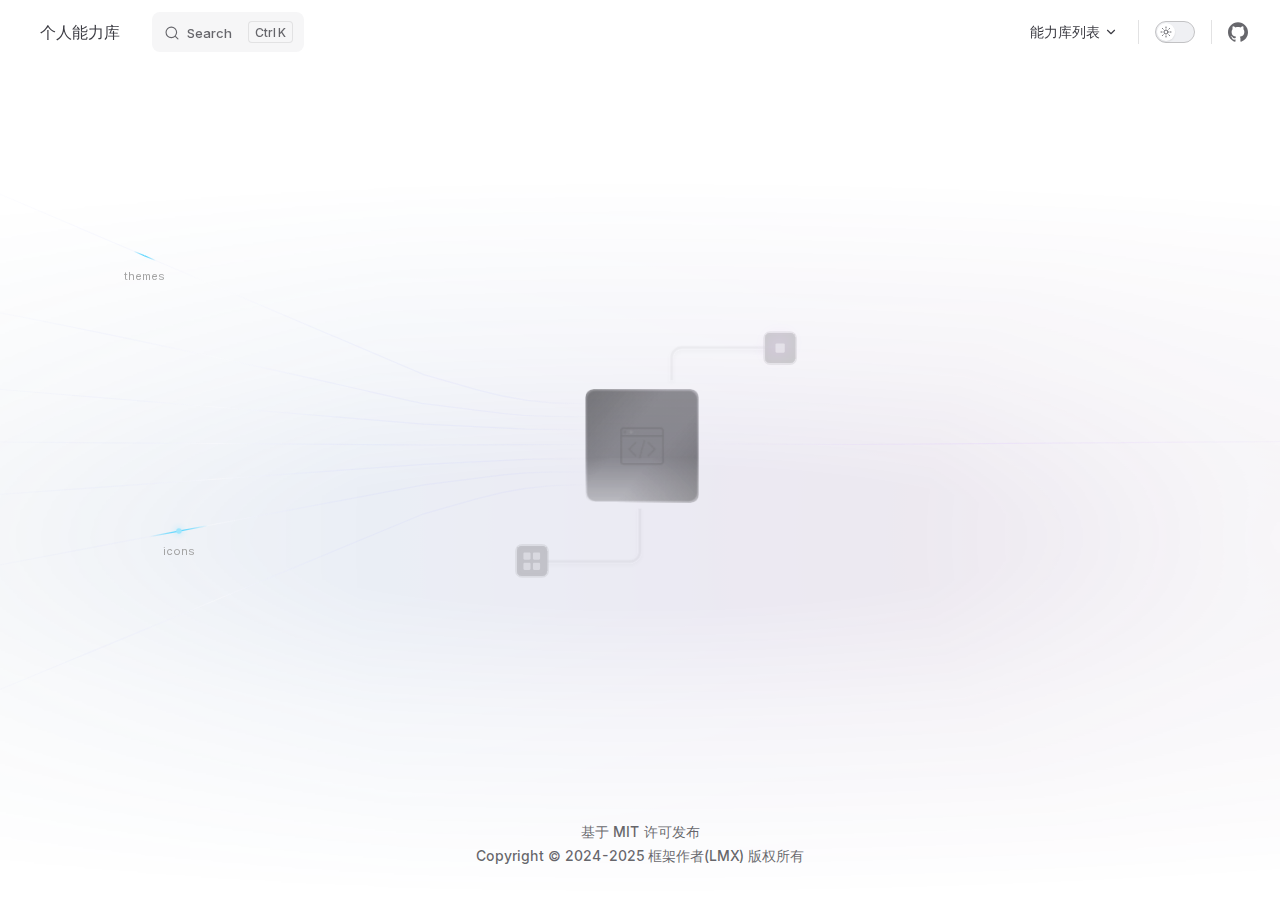
==== commit 88ca6a84: "feat: 文档增加动效" ====
--- a/index.html
+++ b/index.html
@@ -6,20 +6,20 @@
     <title>个人能力库</title>
     <meta name="description" content="个人能力库">
     <meta name="generator" content="VitePress v1.5.0">
-    <link rel="preload stylesheet" href="/assets/style.BiecJZ_Q.css" as="style">
+    <link rel="preload stylesheet" href="/assets/style.CXrpNLvt.css" as="style">
     <link rel="preload stylesheet" href="/vp-icons.css" as="style">
     
-    <script type="module" src="/assets/app.DjUQ_fPD.js"></script>
+    <script type="module" src="/assets/app.ChmfJqCc.js"></script>
     <link rel="preload" href="/assets/inter-roman-latin.Di8DUHzh.woff2" as="font" type="font/woff2" crossorigin="">
-    <link rel="modulepreload" href="/assets/chunks/theme.Dj3bdPF8.js">
-    <link rel="modulepreload" href="/assets/chunks/framework.NrKU3I97.js">
-    <link rel="modulepreload" href="/assets/index.md.Bs77XVNd.lean.js">
+    <link rel="modulepreload" href="/assets/chunks/theme.CjpFydHB.js">
+    <link rel="modulepreload" href="/assets/chunks/framework.DFmQ4Ks4.js">
+    <link rel="modulepreload" href="/assets/index.md.DDzZhyaE.lean.js">
     <script id="check-dark-mode">(()=>{const e=localStorage.getItem("vitepress-theme-appearance")||"auto",a=window.matchMedia("(prefers-color-scheme: dark)").matches;(!e||e==="auto"?a:e==="dark")&&document.documentElement.classList.add("dark")})();</script>
     <script id="check-mac-os">document.documentElement.classList.toggle("mac",/Mac|iPhone|iPod|iPad/i.test(navigator.platform));</script>
   </head>
   <body>
-    <div id="app"><div class="Layout" data-v-e1a4f3f5><!--[--><!--]--><!--[--><span tabindex="-1" data-v-a55efe09></span><a href="#VPContent" class="VPSkipLink visually-hidden" data-v-a55efe09> Skip to content </a><!--]--><!----><header class="VPNav" data-v-e1a4f3f5 data-v-0bdeeed0><div class="VPNavBar" data-v-0bdeeed0 data-v-9d46e822><div class="wrapper" data-v-9d46e822><div class="container" data-v-9d46e822><div class="title" data-v-9d46e822><div class="VPNavBarTitle" data-v-9d46e822 data-v-7a061a96><a class="title" href="/" data-v-7a061a96><!--[--><!--]--><!--[--><img class="VPImage logo" src="/favicon.ico" alt data-v-ef62fe17><!--]--><span data-v-7a061a96>个人能力库</span><!--[--><!--]--></a></div></div><div class="content" data-v-9d46e822><div class="content-body" data-v-9d46e822><!--[--><!--]--><div class="VPNavBarSearch search" data-v-9d46e822><!--[--><!----><div id="local-search"><button type="button" class="DocSearch DocSearch-Button" aria-label="Search"><span class="DocSearch-Button-Container"><span class="vp-icon DocSearch-Search-Icon"></span><span class="DocSearch-Button-Placeholder">Search</span></span><span class="DocSearch-Button-Keys"><kbd class="DocSearch-Button-Key"></kbd><kbd class="DocSearch-Button-Key">K</kbd></span></button></div><!--]--></div><nav aria-labelledby="main-nav-aria-label" class="VPNavBarMenu menu" data-v-9d46e822 data-v-1d9d1d50><span id="main-nav-aria-label" class="visually-hidden" data-v-1d9d1d50> Main Navigation </span><!--[--><!--[--><div class="VPFlyout VPNavBarMenuGroup" data-v-1d9d1d50 data-v-0ced7b13><button type="button" class="button" aria-haspopup="true" aria-expanded="false" data-v-0ced7b13><span class="text" data-v-0ced7b13><!----><span data-v-0ced7b13>能力库列表</span><span class="vpi-chevron-down text-icon" data-v-0ced7b13></span></span></button><div class="menu" data-v-0ced7b13><div class="VPMenu" data-v-0ced7b13 data-v-e8fc29d5><div class="items" data-v-e8fc29d5><!--[--><!--[--><div class="VPMenuLink" data-v-e8fc29d5 data-v-c61f6e1f><a class="VPLink link vp-external-link-icon" href="https://requestforlmx.github.io/" target="_blank" rel="noreferrer" data-v-c61f6e1f><!--[--><span data-v-c61f6e1f>个人请求库</span><!--]--></a></div><!--]--><!--[--><div class="VPMenuLink" data-v-e8fc29d5 data-v-c61f6e1f><a class="VPLink link vp-external-link-icon" href="https://platformforlmx.github.io/" target="_blank" rel="noreferrer" data-v-c61f6e1f><!--[--><span data-v-c61f6e1f>个人方法库</span><!--]--></a></div><!--]--><!--[--><div class="VPMenuLink" data-v-e8fc29d5 data-v-c61f6e1f><a class="VPLink link vp-external-link-icon" href="https://uiforlmx.github.io/" target="_blank" rel="noreferrer" data-v-c61f6e1f><!--[--><span data-v-c61f6e1f>个人组件库</span><!--]--></a></div><!--]--><!--[--><div class="VPMenuLink" data-v-e8fc29d5 data-v-c61f6e1f><a class="VPLink link vp-external-link-icon" href="https://adminforlmx.github.io/" target="_blank" rel="noreferrer" data-v-c61f6e1f><!--[--><span data-v-c61f6e1f>个人系统库</span><!--]--></a></div><!--]--><!--[--><div class="VPMenuLink" data-v-e8fc29d5 data-v-c61f6e1f><a class="VPLink link vp-external-link-icon" href="https://blogforlmx.github.io" target="_blank" rel="noreferrer" data-v-c61f6e1f><!--[--><span data-v-c61f6e1f>个人知识库</span><!--]--></a></div><!--]--><!--]--></div><!--[--><!--]--></div></div></div><!--]--><!--]--></nav><!----><div class="VPNavBarAppearance appearance" data-v-9d46e822 data-v-1a794252><button class="VPSwitch VPSwitchAppearance" type="button" role="switch" title aria-checked="false" data-v-1a794252 data-v-b767bd17 data-v-c1fd0ae7><span class="check" data-v-c1fd0ae7><span class="icon" data-v-c1fd0ae7><!--[--><span class="vpi-sun sun" data-v-b767bd17></span><span class="vpi-moon moon" data-v-b767bd17></span><!--]--></span></span></button></div><div class="VPSocialLinks VPNavBarSocialLinks social-links" data-v-9d46e822 data-v-29644b19 data-v-7d24c695><!--[--><a class="VPSocialLink no-icon" href aria-label="github" target="_blank" rel="noopener" data-v-7d24c695 data-v-8af920e0><span class="vpi-social-github"></span></a><!--]--></div><div class="VPFlyout VPNavBarExtra extra" data-v-9d46e822 data-v-1680b90b data-v-0ced7b13><button type="button" class="button" aria-haspopup="true" aria-expanded="false" aria-label="extra navigation" data-v-0ced7b13><span class="vpi-more-horizontal icon" data-v-0ced7b13></span></button><div class="menu" data-v-0ced7b13><div class="VPMenu" data-v-0ced7b13 data-v-e8fc29d5><!----><!--[--><!--[--><!----><div class="group" data-v-1680b90b><div class="item appearance" data-v-1680b90b><p class="label" data-v-1680b90b>Appearance</p><div class="appearance-action" data-v-1680b90b><button class="VPSwitch VPSwitchAppearance" type="button" role="switch" title aria-checked="false" data-v-1680b90b data-v-b767bd17 data-v-c1fd0ae7><span class="check" data-v-c1fd0ae7><span class="icon" data-v-c1fd0ae7><!--[--><span class="vpi-sun sun" data-v-b767bd17></span><span class="vpi-moon moon" data-v-b767bd17></span><!--]--></span></span></button></div></div></div><div class="group" data-v-1680b90b><div class="item social-links" data-v-1680b90b><div class="VPSocialLinks social-links-list" data-v-1680b90b data-v-7d24c695><!--[--><a class="VPSocialLink no-icon" href aria-label="github" target="_blank" rel="noopener" data-v-7d24c695 data-v-8af920e0><span class="vpi-social-github"></span></a><!--]--></div></div></div><!--]--><!--]--></div></div></div><!--[--><!--]--><button type="button" class="VPNavBarHamburger hamburger" aria-label="mobile navigation" aria-expanded="false" aria-controls="VPNavScreen" data-v-9d46e822 data-v-c755edc7><span class="container" data-v-c755edc7><span class="top" data-v-c755edc7></span><span class="middle" data-v-c755edc7></span><span class="bottom" data-v-c755edc7></span></span></button></div></div></div></div><div class="divider" data-v-9d46e822><div class="divider-line" data-v-9d46e822></div></div></div><!----></header><!----><!----><div class="VPContent is-home" id="VPContent" data-v-e1a4f3f5 data-v-1b5c4277><div class="VPHome" data-v-1b5c4277 data-v-3559c982><!--[--><!--]--><!----><!--[--><!--]--><!--[--><!--]--><!----><!--[--><!--]--><div style="position:relative;" data-v-3559c982><div><!--[--><div class="hero__diagram" id="hero-diagram" data-v-35426c3f><svg xmlns="http://www.w3.org/2000/svg" width="844" height="644" viewbox="0 0 844 644" fill="none" class="input-lines" data-v-35426c3f data-v-5fb15fbd><!--[--><g data-v-5fb15fbd><path d="M843.505 284.659L752.638 284.659C718.596 284.659 684.866 280.049 653.251 271.077L598.822 255.629L0.675021 1.00011" stroke="url(#base_gradient)" stroke-width="1.2" style="opacity:0.8;" data-v-5fb15fbd></path><g data-v-5fb15fbd data-v-60f8eded><path d="M843.505 284.659L752.638 284.659C718.596 284.659 684.866 280.049 653.251 271.077L598.822 255.629L0.675021 1.00011" stroke="url(#glow_gradient_0.qhqai7umj8)" stroke-width="1.2" mask="url(#glow_mask_0.qhqai7umj8)" class="svg-path" data-v-60f8eded></path><!----><!----><defs data-v-60f8eded><mask id="glow_mask_0.qhqai7umj8" data-v-60f8eded><path d="M843.505 284.659L752.638 284.659C718.596 284.659 684.866 280.049 653.251 271.077L598.822 255.629L0.675021 1.00011" fill="black" data-v-60f8eded></path><circle cx="0" cy="0" r="0" fill="white" data-v-60f8eded></circle></mask><radialGradient id="glow_gradient_0.qhqai7umj8" cx="0" cy="0" r="0" gradientUnits="userSpaceOnUse" data-v-60f8eded><stop offset="0%" stop-opacity="1" data-v-60f8eded></stop><stop offset="100%" stop-opacity="0" data-v-60f8eded></stop></radialGradient></defs></g></g><g data-v-5fb15fbd><path d="M843.505 298.181L724.342 297.36C708.881 297.36 693.45 296.409 678.22 294.518L598.822 284.659C592.82 284.659 200.538 190.002 0.675028 164.892" stroke="url(#base_gradient)" stroke-width="1.2" style="opacity:0.8;" data-v-5fb15fbd></path><g data-v-5fb15fbd data-v-60f8eded><path d="M843.505 298.181L724.342 297.36C708.881 297.36 693.45 296.409 678.22 294.518L598.822 284.659C592.82 284.659 200.538 190.002 0.675028 164.892" stroke="url(#glow_gradient_0.lipqe6jxp1n)" stroke-width="1.2" mask="url(#glow_mask_0.lipqe6jxp1n)" class="svg-path" data-v-60f8eded></path><!----><!----><defs data-v-60f8eded><mask id="glow_mask_0.lipqe6jxp1n" data-v-60f8eded><path d="M843.505 298.181L724.342 297.36C708.881 297.36 693.45 296.409 678.22 294.518L598.822 284.659C592.82 284.659 200.538 190.002 0.675028 164.892" fill="black" data-v-60f8eded></path><circle cx="0" cy="0" r="0" fill="white" data-v-60f8eded></circle></mask><radialGradient id="glow_gradient_0.lipqe6jxp1n" cx="0" cy="0" r="0" gradientUnits="userSpaceOnUse" data-v-60f8eded><stop offset="0%" stop-opacity="1" data-v-60f8eded></stop><stop offset="100%" stop-opacity="0" data-v-60f8eded></stop></radialGradient></defs></g></g><g data-v-5fb15fbd><path d="M843.505 311.703L701.108 310.061L598.822 305.136L0.675049 256.071" stroke="url(#base_gradient)" stroke-width="1.2" style="opacity:0.8;" data-v-5fb15fbd></path><g data-v-5fb15fbd data-v-60f8eded><path d="M843.505 311.703L701.108 310.061L598.822 305.136L0.675049 256.071" stroke="url(#glow_gradient_0.c53m0fhkqou)" stroke-width="1.2" mask="url(#glow_mask_0.c53m0fhkqou)" class="svg-path" data-v-60f8eded></path><!----><!----><defs data-v-60f8eded><mask id="glow_mask_0.c53m0fhkqou" data-v-60f8eded><path d="M843.505 311.703L701.108 310.061L598.822 305.136L0.675049 256.071" fill="black" data-v-60f8eded></path><circle cx="0" cy="0" r="0" fill="white" data-v-60f8eded></circle></mask><radialGradient id="glow_gradient_0.c53m0fhkqou" cx="0" cy="0" r="0" gradientUnits="userSpaceOnUse" data-v-60f8eded><stop offset="0%" stop-opacity="1" data-v-60f8eded></stop><stop offset="100%" stop-opacity="0" data-v-60f8eded></stop></radialGradient></defs></g></g><g data-v-5fb15fbd><path d="M843.505 325.224L598.822 326.002L0.675049 321.858" stroke="url(#base_gradient)" stroke-width="1.2" style="opacity:0.8;" data-v-5fb15fbd></path><g data-v-5fb15fbd data-v-60f8eded><path d="M843.505 325.224L598.822 326.002L0.675049 321.858" stroke="url(#glow_gradient_0.zxtd1mh734s)" stroke-width="1.2" mask="url(#glow_mask_0.zxtd1mh734s)" class="svg-path" data-v-60f8eded></path><!----><!----><defs data-v-60f8eded><mask id="glow_mask_0.zxtd1mh734s" data-v-60f8eded><path d="M843.505 325.224L598.822 326.002L0.675049 321.858" fill="black" data-v-60f8eded></path><circle cx="0" cy="0" r="0" fill="white" data-v-60f8eded></circle></mask><radialGradient id="glow_gradient_0.zxtd1mh734s" cx="0" cy="0" r="0" gradientUnits="userSpaceOnUse" data-v-60f8eded><stop offset="0%" stop-opacity="1" data-v-60f8eded></stop><stop offset="100%" stop-opacity="0" data-v-60f8eded></stop></radialGradient></defs></g></g><g data-v-5fb15fbd><path d="M843.505 338.746L701.108 340.388L598.822 345.442L0.675038 387.646" stroke="url(#base_gradient)" stroke-width="1.2" style="opacity:0.8;" data-v-5fb15fbd></path><g data-v-5fb15fbd data-v-60f8eded><path d="M843.505 338.746L701.108 340.388L598.822 345.442L0.675038 387.646" stroke="url(#glow_gradient_0.wgxhx58u7e)" stroke-width="1.2" mask="url(#glow_mask_0.wgxhx58u7e)" class="svg-path" data-v-60f8eded></path><!----><!----><defs data-v-60f8eded><mask id="glow_mask_0.wgxhx58u7e" data-v-60f8eded><path d="M843.505 338.746L701.108 340.388L598.822 345.442L0.675038 387.646" fill="black" data-v-60f8eded></path><circle cx="0" cy="0" r="0" fill="white" data-v-60f8eded></circle></mask><radialGradient id="glow_gradient_0.wgxhx58u7e" cx="0" cy="0" r="0" gradientUnits="userSpaceOnUse" data-v-60f8eded><stop offset="0%" stop-opacity="1" data-v-60f8eded></stop><stop offset="100%" stop-opacity="0" data-v-60f8eded></stop></radialGradient></defs></g></g><g data-v-5fb15fbd><path d="M843.505 352.268L724.342 353.088C708.881 353.088 693.45 354.039 678.22 355.93L598.822 365.789L0.675067 478.825" stroke="url(#base_gradient)" stroke-width="1.2" style="opacity:0.8;" data-v-5fb15fbd></path><g data-v-5fb15fbd data-v-60f8eded><path d="M843.505 352.268L724.342 353.088C708.881 353.088 693.45 354.039 678.22 355.93L598.822 365.789L0.675067 478.825" stroke="url(#glow_gradient_0.gxiuflytx4)" stroke-width="1.2" mask="url(#glow_mask_0.gxiuflytx4)" class="svg-path" data-v-60f8eded></path><!----><!----><defs data-v-60f8eded><mask id="glow_mask_0.gxiuflytx4" data-v-60f8eded><path d="M843.505 352.268L724.342 353.088C708.881 353.088 693.45 354.039 678.22 355.93L598.822 365.789L0.675067 478.825" fill="black" data-v-60f8eded></path><circle cx="0" cy="0" r="0" fill="white" data-v-60f8eded></circle></mask><radialGradient id="glow_gradient_0.gxiuflytx4" cx="0" cy="0" r="0" gradientUnits="userSpaceOnUse" data-v-60f8eded><stop offset="0%" stop-opacity="1" data-v-60f8eded></stop><stop offset="100%" stop-opacity="0" data-v-60f8eded></stop></radialGradient></defs></g></g><g data-v-5fb15fbd><path d="M843.505 365.789L752.638 365.789C718.596 365.789 684.866 370.399 653.251 379.372L598.822 394.82L0.675049 642.717" stroke="url(#base_gradient)" stroke-width="1.2" style="opacity:0.8;" data-v-5fb15fbd></path><g data-v-5fb15fbd data-v-60f8eded><path d="M843.505 365.789L752.638 365.789C718.596 365.789 684.866 370.399 653.251 379.372L598.822 394.82L0.675049 642.717" stroke="url(#glow_gradient_0.9skw5bpzfoo)" stroke-width="1.2" mask="url(#glow_mask_0.9skw5bpzfoo)" class="svg-path" data-v-60f8eded></path><!----><!----><defs data-v-60f8eded><mask id="glow_mask_0.9skw5bpzfoo" data-v-60f8eded><path d="M843.505 365.789L752.638 365.789C718.596 365.789 684.866 370.399 653.251 379.372L598.822 394.82L0.675049 642.717" fill="black" data-v-60f8eded></path><circle cx="0" cy="0" r="0" fill="white" data-v-60f8eded></circle></mask><radialGradient id="glow_gradient_0.9skw5bpzfoo" cx="0" cy="0" r="0" gradientUnits="userSpaceOnUse" data-v-60f8eded><stop offset="0%" stop-opacity="1" data-v-60f8eded></stop><stop offset="100%" stop-opacity="0" data-v-60f8eded></stop></radialGradient></defs></g></g><!--]--><defs data-v-5fb15fbd><linearGradient id="base_gradient" x1="88.1032" y1="324.167" x2="843.505" y2="324.167" gradientUnits="userSpaceOnUse" data-v-5fb15fbd><stop offset="0" stop-color="#c6caff" stop-opacity="0" data-v-5fb15fbd></stop><stop offset="0.2" stop-color="#c6caff" stop-opacity="0.1" data-v-5fb15fbd></stop><stop offset="0.4" stop-color="white" stop-opacity="0.4" data-v-5fb15fbd></stop><stop offset="0.6" stop-color="#c6caff" stop-opacity="0.2" data-v-5fb15fbd></stop><stop offset="0.8" stop-color="#c6caff" stop-opacity="0.2" data-v-5fb15fbd></stop><stop offset="0.9" stop-color="#c6caff" stop-opacity="0" data-v-5fb15fbd></stop></linearGradient></defs></svg><svg xmlns="http://www.w3.org/2000/svg" width="844" height="80" viewbox="0 0 844 40" fill="none" class="output-line" style="opacity:0.8;" data-v-35426c3f data-v-a9bea642><path d="M843.463 1.3315L245.316 5.47507L0.633077 4.69725" stroke="url(#output_gradient)" stroke-width="1.2" data-v-a9bea642></path><!--[--><g data-v-a9bea642><g data-v-a9bea642 data-v-60f8eded><path d="M843.463 1.3315L245.316 5.47507L0.633077 4.69725" stroke="url(#glow_gradient_0.l3hfakggg9)" stroke-width="1.2" mask="url(#glow_mask_0.l3hfakggg9)" class="svg-path" data-v-60f8eded></path><circle cx="0" cy="0" r="0" fill="#d499ff" class="circle-dot" style="--dot-color: #d499ff" data-v-60f8eded></circle><text x="0" y="15" fill="#a3a3a3" font-family="Inter, sans-serif" font-size="11px" font-style="normal" font-weight="400" text-anchor="middle" alignment-baseline="hanging" class="label" data-v-60f8eded>ui库</text><defs data-v-60f8eded><mask id="glow_mask_0.l3hfakggg9" data-v-60f8eded><path d="M843.463 1.3315L245.316 5.47507L0.633077 4.69725" fill="black" data-v-60f8eded></path><circle cx="0" cy="0" r="0" fill="white" data-v-60f8eded></circle></mask><radialGradient id="glow_gradient_0.l3hfakggg9" cx="0" cy="0" r="0" gradientUnits="userSpaceOnUse" data-v-60f8eded><stop offset="0%" stop-color="#BD34FE" stop-opacity="1" data-v-60f8eded></stop><stop offset="100%" stop-color="#BD34FE" stop-opacity="0" data-v-60f8eded></stop></radialGradient></defs></g></g><g data-v-a9bea642><g data-v-a9bea642 data-v-60f8eded><path d="M843.463 1.3315L245.316 5.47507L0.633077 4.69725" stroke="url(#glow_gradient_0.urgqmbyyqn)" stroke-width="1.2" mask="url(#glow_mask_0.urgqmbyyqn)" class="svg-path" data-v-60f8eded></path><circle cx="0" cy="0" r="0" fill="#d499ff" class="circle-dot" style="--dot-color: #d499ff" data-v-60f8eded></circle><text x="0" y="15" fill="#a3a3a3" font-family="Inter, sans-serif" font-size="11px" font-style="normal" font-weight="400" text-anchor="middle" alignment-baseline="hanging" class="label" data-v-60f8eded>platform库</text><defs data-v-60f8eded><mask id="glow_mask_0.urgqmbyyqn" data-v-60f8eded><path d="M843.463 1.3315L245.316 5.47507L0.633077 4.69725" fill="black" data-v-60f8eded></path><circle cx="0" cy="0" r="0" fill="white" data-v-60f8eded></circle></mask><radialGradient id="glow_gradient_0.urgqmbyyqn" cx="0" cy="0" r="0" gradientUnits="userSpaceOnUse" data-v-60f8eded><stop offset="0%" stop-color="#BD34FE" stop-opacity="1" data-v-60f8eded></stop><stop offset="100%" stop-color="#BD34FE" stop-opacity="0" data-v-60f8eded></stop></radialGradient></defs></g></g><g data-v-a9bea642><g data-v-a9bea642 data-v-60f8eded><path d="M843.463 1.3315L245.316 5.47507L0.633077 4.69725" stroke="url(#glow_gradient_0.s85pg8v4br)" stroke-width="1.2" mask="url(#glow_mask_0.s85pg8v4br)" class="svg-path" data-v-60f8eded></path><circle cx="0" cy="0" r="0" fill="#d499ff" class="circle-dot" style="--dot-color: #d499ff" data-v-60f8eded></circle><text x="0" y="15" fill="#a3a3a3" font-family="Inter, sans-serif" font-size="11px" font-style="normal" font-weight="400" text-anchor="middle" alignment-baseline="hanging" class="label" data-v-60f8eded>request库</text><defs data-v-60f8eded><mask id="glow_mask_0.s85pg8v4br" data-v-60f8eded><path d="M843.463 1.3315L245.316 5.47507L0.633077 4.69725" fill="black" data-v-60f8eded></path><circle cx="0" cy="0" r="0" fill="white" data-v-60f8eded></circle></mask><radialGradient id="glow_gradient_0.s85pg8v4br" cx="0" cy="0" r="0" gradientUnits="userSpaceOnUse" data-v-60f8eded><stop offset="0%" stop-color="#BD34FE" stop-opacity="1" data-v-60f8eded></stop><stop offset="100%" stop-color="#BD34FE" stop-opacity="0" data-v-60f8eded></stop></radialGradient></defs></g></g><g data-v-a9bea642><g data-v-a9bea642 data-v-60f8eded><path d="M843.463 1.3315L245.316 5.47507L0.633077 4.69725" stroke="url(#glow_gradient_0.7tfqtbq6fvk)" stroke-width="1.2" mask="url(#glow_mask_0.7tfqtbq6fvk)" class="svg-path" data-v-60f8eded></path><circle cx="0" cy="0" r="0" fill="#d499ff" class="circle-dot" style="--dot-color: #d499ff" data-v-60f8eded></circle><text x="0" y="15" fill="#a3a3a3" font-family="Inter, sans-serif" font-size="11px" font-style="normal" font-weight="400" text-anchor="middle" alignment-baseline="hanging" class="label" data-v-60f8eded>admin库</text><defs data-v-60f8eded><mask id="glow_mask_0.7tfqtbq6fvk" data-v-60f8eded><path d="M843.463 1.3315L245.316 5.47507L0.633077 4.69725" fill="black" data-v-60f8eded></path><circle cx="0" cy="0" r="0" fill="white" data-v-60f8eded></circle></mask><radialGradient id="glow_gradient_0.7tfqtbq6fvk" cx="0" cy="0" r="0" gradientUnits="userSpaceOnUse" data-v-60f8eded><stop offset="0%" stop-color="#BD34FE" stop-opacity="1" data-v-60f8eded></stop><stop offset="100%" stop-color="#BD34FE" stop-opacity="0" data-v-60f8eded></stop></radialGradient></defs></g></g><!--]--><defs data-v-a9bea642><linearGradient id="output_gradient" gradientUnits="userSpaceOnUse" data-v-a9bea642><stop offset="0.1" stop-color="#E0C8FF" stop-opacity="0" data-v-a9bea642></stop><stop offset="0.4" stop-color="#E0C8FF" stop-opacity="0.4" data-v-a9bea642></stop><stop offset="1" stop-color="#E0C8FF" stop-opacity="0" data-v-a9bea642></stop></linearGradient></defs></svg><!--[--><svg width="142" height="82" viewBox="0 0 142 82" fill="none" xmlns="http://www.w3.org/2000/svg" class="blue-indicator" data-v-87c86809><g opacity="0.2" filter="url(#filter0_d_1_2)" data-v-87c86809><path fill-rule="evenodd" clip-rule="evenodd" d="M136.073 3V45.1271C136.073 51.5014 130.905 56.6688 124.531 56.6688H40.2769V54.3604H124.531C129.63 54.3604 133.764 50.2265 133.764 45.1271V3H136.073Z" fill="#0D0D0D" data-v-87c86809></path><path d="M136.361 3V2.71146H136.073H133.764H133.476V3V45.1271C133.476 50.0672 129.471 54.0719 124.531 54.0719H40.2769H39.9883V54.3604V56.6688V56.9573H40.2769H124.531C131.065 56.9573 136.361 51.6607 136.361 45.1271V3Z" stroke="#404040" stroke-width="0.577083" data-v-87c86809></path></g><g filter="url(#filter1_i_1_2)" data-v-87c86809><rect x="12" y="69.9419" width="30.0083" height="30.0083" rx="5.01812" transform="rotate(-90 12 69.9419)" fill="#1F1F1F" data-v-87c86809></rect></g><rect x="12" y="69.9419" width="30.0083" height="30.0083" rx="5.01812" transform="rotate(-90 12 69.9419)" stroke="#2C2C2C" stroke-opacity="0.4" stroke-width="3.75141" data-v-87c86809></rect><path d="M18.4048 57.9946C18.4048 57.3366 18.9382 56.8032 19.5961 56.8032H24.3614C25.0194 56.8032 25.5528 57.3366 25.5528 57.9946V62.7599C25.5528 63.4179 25.0194 63.9512 24.3614 63.9512H19.5961C18.9382 63.9512 18.4048 63.4179 18.4048 62.7599V57.9946Z" fill="#41D1FF" style="display:none;" data-v-87c86809></path><path d="M18.4048 57.9946C18.4048 57.3366 18.9382 56.8032 19.5961 56.8032H24.3614C25.0194 56.8032 25.5528 57.3366 25.5528 57.9946V62.7599C25.5528 63.4179 25.0194 63.9512 24.3614 63.9512H19.5961C18.9382 63.9512 18.4048 63.4179 18.4048 62.7599V57.9946Z" fill="white" fill-opacity="0.5" data-v-87c86809></path><path d="M27.9354 57.9946C27.9354 57.3366 28.4688 56.8032 29.1268 56.8032H33.8921C34.5501 56.8032 35.0834 57.3366 35.0834 57.9946V62.7599C35.0834 63.4179 34.5501 63.9512 33.8921 63.9512H29.1268C28.4688 63.9512 27.9354 63.4179 27.9354 62.7599V57.9946Z" fill="#41D1FF" style="display:none;" data-v-87c86809></path><path d="M27.9354 57.9946C27.9354 57.3366 28.4688 56.8032 29.1268 56.8032H33.8921C34.5501 56.8032 35.0834 57.3366 35.0834 57.9946V62.7599C35.0834 63.4179 34.5501 63.9512 33.8921 63.9512H29.1268C28.4688 63.9512 27.9354 63.4179 27.9354 62.7599V57.9946Z" fill="white" fill-opacity="0.5" data-v-87c86809></path><path d="M27.9354 47.6694C27.9354 47.0114 28.4688 46.478 29.1268 46.478H33.8921C34.5501 46.478 35.0834 47.0114 35.0834 47.6694V52.4347C35.0834 53.0926 34.5501 53.626 33.8921 53.626H29.1268C28.4688 53.626 27.9354 53.0926 27.9354 52.4347V47.6694Z" fill="#41D1FF" style="display:none;" data-v-87c86809></path><path d="M27.9354 47.6694C27.9354 47.0114 28.4688 46.478 29.1268 46.478H33.8921C34.5501 46.478 35.0834 47.0114 35.0834 47.6694V52.4347C35.0834 53.0926 34.5501 53.626 33.8921 53.626H29.1268C28.4688 53.626 27.9354 53.0926 27.9354 52.4347V47.6694Z" fill="white" fill-opacity="0.5" data-v-87c86809></path><path d="M18.4048 47.6694C18.4048 47.0114 18.9382 46.478 19.5961 46.478H24.3614C25.0194 46.478 25.5528 47.0114 25.5528 47.6694V52.4347C25.5528 53.0926 25.0194 53.626 24.3614 53.626H19.5961C18.9382 53.626 18.4048 53.0926 18.4048 52.4347V47.6694Z" fill="#41D1FF" style="display:none;" data-v-87c86809></path><path d="M18.4048 47.6694C18.4048 47.0114 18.9382 46.478 19.5961 46.478H24.3614C25.0194 46.478 25.5528 47.0114 25.5528 47.6694V52.4347C25.5528 53.0926 25.0194 53.626 24.3614 53.626H19.5961C18.9382 53.626 18.4048 53.0926 18.4048 52.4347V47.6694Z" fill="white" fill-opacity="0.5" data-v-87c86809></path><g filter="url(#filter2_f_1_2)" style="display:none;" data-v-87c86809><path d="M18.4048 57.9946C18.4048 57.3366 18.9382 56.8032 19.5961 56.8032H24.3614C25.0194 56.8032 25.5528 57.3366 25.5528 57.9946V62.7599C25.5528 63.4179 25.0194 63.9512 24.3614 63.9512H19.5961C18.9382 63.9512 18.4048 63.4179 18.4048 62.7599V57.9946Z" fill="#41D1FF" data-v-87c86809></path><path d="M27.9354 57.9946C27.9354 57.3366 28.4688 56.8032 29.1268 56.8032H33.8921C34.5501 56.8032 35.0834 57.3366 35.0834 57.9946V62.7599C35.0834 63.4179 34.5501 63.9512 33.8921 63.9512H29.1268C28.4688 63.9512 27.9354 63.4179 27.9354 62.7599V57.9946Z" fill="#41D1FF" data-v-87c86809></path><path d="M27.9354 47.6694C27.9354 47.0114 28.4688 46.478 29.1268 46.478H33.8921C34.5501 46.478 35.0834 47.0114 35.0834 47.6694V52.4347C35.0834 53.0926 34.5501 53.626 33.8921 53.626H29.1268C28.4688 53.626 27.9354 53.0926 27.9354 52.4347V47.6694Z" fill="#41D1FF" data-v-87c86809></path></g><defs data-v-87c86809><filter id="filter0_d_1_2" x="35.0831" y="0.114583" width="106.183" height="64.0563" filterUnits="userSpaceOnUse" color-interpolation-filters="sRGB" data-v-87c86809><feFlood flood-opacity="0" result="BackgroundImageFix" data-v-87c86809></feFlood><feColorMatrix in="SourceAlpha" type="matrix" values="0 0 0 0 0 0 0 0 0 0 0 0 0 0 0 0 0 0 127 0" result="hardAlpha" data-v-87c86809></feColorMatrix><feOffset dy="2.30833" data-v-87c86809></feOffset><feGaussianBlur stdDeviation="2.30833" data-v-87c86809></feGaussianBlur><feComposite in2="hardAlpha" operator="out" data-v-87c86809></feComposite><feColorMatrix type="matrix" values="0 0 0 0 0 0 0 0 0 0 0 0 0 0 0 0 0 0 0.65 0" data-v-87c86809></feColorMatrix><feBlend mode="normal" in2="BackgroundImageFix" result="effect1_dropShadow_1_2" data-v-87c86809></feBlend><feBlend mode="normal" in="SourceGraphic" in2="effect1_dropShadow_1_2" result="shape" data-v-87c86809></feBlend></filter><filter id="filter1_i_1_2" x="10.1243" y="38.0579" width="33.7597" height="33.7597" filterUnits="userSpaceOnUse" color-interpolation-filters="sRGB" data-v-87c86809><feFlood flood-opacity="0" result="BackgroundImageFix" data-v-87c86809></feFlood><feBlend mode="normal" in="SourceGraphic" in2="BackgroundImageFix" result="shape" data-v-87c86809></feBlend><feColorMatrix in="SourceAlpha" type="matrix" values="0 0 0 0 0 0 0 0 0 0 0 0 0 0 0 0 0 0 127 0" result="hardAlpha" data-v-87c86809></feColorMatrix><feOffset data-v-87c86809></feOffset><feGaussianBlur stdDeviation="2.30833" data-v-87c86809></feGaussianBlur><feComposite in2="hardAlpha" operator="arithmetic" k2="-1" k3="1" data-v-87c86809></feComposite><feColorMatrix type="matrix" values="0 0 0 0 0 0 0 0 0 0 0 0 0 0 0 0 0 0 0.85 0" data-v-87c86809></feColorMatrix><feBlend mode="normal" in2="shape" result="effect1_innerShadow_1_2" data-v-87c86809></feBlend></filter><filter id="filter2_f_1_2" x="0.802473" y="28.8757" width="51.8833" height="52.6778" filterUnits="userSpaceOnUse" color-interpolation-filters="sRGB" data-v-87c86809><feFlood flood-opacity="0" result="BackgroundImageFix" data-v-87c86809></feFlood><feBlend mode="normal" in="SourceGraphic" in2="BackgroundImageFix" result="shape" data-v-87c86809></feBlend><feGaussianBlur stdDeviation="8.80116" result="effect1_foregroundBlur_1_2" data-v-87c86809></feGaussianBlur></filter></defs></svg><div class="blue-glow" data-v-87c86809></div><!--]--><!--[--><svg width="141" height="67" viewBox="0 0 141 67" fill="none" xmlns="http://www.w3.org/2000/svg" class="pink-indicator" data-v-b602f04f><g opacity="0.2" filter="url(#filter0_d_1_8)" data-v-b602f04f><path fill-rule="evenodd" clip-rule="evenodd" d="M5.48397 58.9922L5.48397 36.8651C5.48397 30.4908 10.6514 25.3234 17.0256 25.3234L101.28 25.3234L101.28 27.6318L17.0256 27.6318C11.9262 27.6318 7.7923 31.7657 7.7923 36.8651L7.7923 58.9922L5.48397 58.9922Z" fill="#0D0D0D" data-v-b602f04f></path><path d="M5.19543 58.9922L5.19543 59.2807L5.48397 59.2807L7.79231 59.2807L8.08085 59.2807L8.08085 58.9922L8.08085 36.8651C8.08085 31.925 12.0856 27.9203 17.0256 27.9203L101.28 27.9203L101.568 27.9203L101.568 27.6318L101.568 25.3234L101.568 25.0349L101.28 25.0349L17.0256 25.0349C10.492 25.0349 5.19542 30.3315 5.19543 36.8651L5.19543 58.9922Z" stroke="#404040" stroke-width="0.577083" data-v-b602f04f></path></g><g filter="url(#filter1_i_1_8)" data-v-b602f04f><rect x="130.134" y="12.0518" width="30.0083" height="30.0083" rx="5.01812" transform="rotate(90 130.134 12.0518)" fill="#1F1F1F" data-v-b602f04f></rect></g><rect x="130.134" y="12.0518" width="30.0083" height="30.0083" rx="5.01812" transform="rotate(90 130.134 12.0518)" stroke="#2C2C2C" stroke-opacity="0.4" stroke-width="3.75141" data-v-b602f04f></rect><g filter="url(#filter2_f_1_8)" data-v-b602f04f><path d="M123.152 23.9976C123.152 24.6556 122.619 25.1889 121.961 25.1889L117.196 25.1889C116.538 25.1889 116.004 24.6556 116.004 23.9976L116.004 19.2323C116.004 18.5743 116.538 18.041 117.196 18.041L121.961 18.041C122.619 18.041 123.152 18.5743 123.152 19.2323L123.152 23.9976Z" fill="#BD34FE" data-v-b602f04f></path><path d="M113.622 23.9976C113.622 24.6556 113.088 25.1889 112.43 25.1889L107.665 25.1889C107.007 25.1889 106.474 24.6556 106.474 23.9976L106.474 19.2323C106.474 18.5743 107.007 18.041 107.665 18.041L112.43 18.041C113.088 18.041 113.622 18.5743 113.622 19.2323L113.622 23.9976Z" fill="#BD34FE" data-v-b602f04f></path><path d="M113.622 34.3228C113.622 34.9808 113.088 35.5142 112.43 35.5142L107.665 35.5142C107.007 35.5142 106.474 34.9808 106.474 34.3228L106.474 29.5575C106.474 28.8996 107.007 28.3662 107.665 28.3662L112.43 28.3662C113.088 28.3662 113.622 28.8996 113.622 29.5575L113.622 34.3228Z" fill="#BD34FE" data-v-b602f04f></path></g><rect x="110.513" y="22.439" width="9.23333" height="9.23333" rx="1.15417" fill="#BD34FE" style="display:none;" data-v-b602f04f></rect><rect x="110.513" y="22.439" width="9.23333" height="9.23333" rx="1.15417" fill="white" fill-opacity="0.5" data-v-b602f04f></rect><g filter="url(#filter3_f_1_8)" data-v-b602f04f><rect x="108.205" y="20.1309" width="13.85" height="13.85" rx="1.73125" fill="#BD34FE" fill-opacity="0.5" style="display:none;" data-v-b602f04f></rect></g><defs data-v-b602f04f><filter id="filter0_d_1_8" x="0.290218" y="22.438" width="106.183" height="44.0563" filterUnits="userSpaceOnUse" color-interpolation-filters="sRGB" data-v-b602f04f><feFlood flood-opacity="0" result="BackgroundImageFix" data-v-b602f04f></feFlood><feColorMatrix in="SourceAlpha" type="matrix" values="0 0 0 0 0 0 0 0 0 0 0 0 0 0 0 0 0 0 127 0" result="hardAlpha" data-v-b602f04f></feColorMatrix><feOffset dy="2.30833" data-v-b602f04f></feOffset><feGaussianBlur stdDeviation="2.30833" data-v-b602f04f></feGaussianBlur><feComposite in2="hardAlpha" operator="out" data-v-b602f04f></feComposite><feColorMatrix type="matrix" values="0 0 0 0 0 0 0 0 0 0 0 0 0 0 0 0 0 0 0.65 0" data-v-b602f04f></feColorMatrix><feBlend mode="normal" in2="BackgroundImageFix" result="effect1_dropShadow_1_8" data-v-b602f04f></feBlend><feBlend mode="normal" in="SourceGraphic" in2="effect1_dropShadow_1_8" result="shape" data-v-b602f04f></feBlend></filter><filter id="filter1_i_1_8" x="98.2503" y="10.1761" width="33.7597" height="33.7597" filterUnits="userSpaceOnUse" color-interpolation-filters="sRGB" data-v-b602f04f><feFlood flood-opacity="0" result="BackgroundImageFix" data-v-b602f04f></feFlood><feBlend mode="normal" in="SourceGraphic" in2="BackgroundImageFix" result="shape" data-v-b602f04f></feBlend><feColorMatrix in="SourceAlpha" type="matrix" values="0 0 0 0 0 0 0 0 0 0 0 0 0 0 0 0 0 0 127 0" result="hardAlpha" data-v-b602f04f></feColorMatrix><feOffset data-v-b602f04f></feOffset><feGaussianBlur stdDeviation="2.30833" data-v-b602f04f></feGaussianBlur><feComposite in2="hardAlpha" operator="arithmetic" k2="-1" k3="1" data-v-b602f04f></feComposite><feColorMatrix type="matrix" values="0 0 0 0 0 0 0 0 0 0 0 0 0 0 0 0 0 0 0.85 0" data-v-b602f04f></feColorMatrix><feBlend mode="normal" in2="shape" result="effect1_innerShadow_1_8" data-v-b602f04f></feBlend></filter><filter id="filter2_f_1_8" x="88.8714" y="0.438646" width="51.8833" height="52.6778" filterUnits="userSpaceOnUse" color-interpolation-filters="sRGB" data-v-b602f04f><feFlood flood-opacity="0" result="BackgroundImageFix" data-v-b602f04f></feFlood><feBlend mode="normal" in="SourceGraphic" in2="BackgroundImageFix" result="shape" data-v-b602f04f></feBlend><feGaussianBlur stdDeviation="8.80116" result="effect1_foregroundBlur_1_8" data-v-b602f04f></feGaussianBlur></filter><filter id="filter3_f_1_8" x="96.6634" y="8.58919" width="36.9333" height="36.9333" filterUnits="userSpaceOnUse" color-interpolation-filters="sRGB" data-v-b602f04f><feFlood flood-opacity="0" result="BackgroundImageFix" data-v-b602f04f></feFlood><feBlend mode="normal" in="SourceGraphic" in2="BackgroundImageFix" result="shape" data-v-b602f04f></feBlend><feGaussianBlur stdDeviation="5.77083" result="effect1_foregroundBlur_1_8" data-v-b602f04f></feGaussianBlur></filter></defs></svg><div class="pink-glow" data-v-b602f04f></div><!--]--><div class="vite-chip" data-v-35426c3f><div class="vite-chip__background" data-v-35426c3f><div class="vite-chip__border" data-v-35426c3f></div><div class="vite-chip__edge" data-v-35426c3f></div></div><div class="vite-chip__filter" data-v-35426c3f></div><img src="/logo.svg" alt="Vite Logo" class="vite-chip__logo" data-v-35426c3f></div></div><div class="hero__background" data-v-35426c3f></div><!--]--></div></div></div></div><footer class="VPFooter" data-v-e1a4f3f5 data-v-d5d2d80a><div class="container" data-v-d5d2d80a><p class="message" data-v-d5d2d80a>基于 MIT 许可发布</p><p class="copyright" data-v-d5d2d80a>Copyright © 2024-2025 框架作者(LMX) 版权所有</p></div></footer><!--[--><!--]--></div></div>
-    <script>window.__VP_HASH_MAP__=JSON.parse("{\"index.md\":\"Bs77XVNd\"}");window.__VP_SITE_DATA__=JSON.parse("{\"lang\":\"en-US\",\"dir\":\"ltr\",\"title\":\"个人能力库\",\"description\":\"个人能力库\",\"base\":\"/\",\"head\":[],\"router\":{\"prefetchLinks\":true},\"appearance\":true,\"themeConfig\":{\"search\":{\"provider\":\"local\"},\"logo\":\"/favicon.ico\",\"nav\":[{\"text\":\"能力库列表\",\"items\":[{\"text\":\"个人请求库\",\"link\":\"https://requestforlmx.github.io/\"},{\"text\":\"个人方法库\",\"link\":\"https://platformforlmx.github.io/\"},{\"text\":\"个人组件库\",\"link\":\"https://uiforlmx.github.io/\"},{\"text\":\"个人系统库\",\"link\":\"https://adminforlmx.github.io/\"},{\"text\":\"个人知识库\",\"link\":\"https://blogforlmx.github.io\"}]}],\"socialLinks\":[{\"icon\":\"github\",\"link\":\"\"}],\"outline\":{\"label\":\"页面导航\"},\"docFooter\":{\"prev\":\"上一页\",\"next\":\"下一页\"},\"lastUpdated\":{\"text\":\"更新时间\"},\"darkModeSwitchTitle\":\"切换到深色模式\",\"lightModeSwitchTitle\":\"切换到浅色模式\",\"returnToTopLabel\":\"返回顶部\",\"footer\":{\"message\":\"基于 MIT 许可发布\",\"copyright\":\"Copyright © 2024-2025 框架作者(LMX) 版权所有\"}},\"locales\":{},\"scrollOffset\":134,\"cleanUrls\":false}");</script>
+    <div id="app"><div class="Layout" data-v-58679f7b><!--[--><!--]--><!--[--><span tabindex="-1" data-v-4b645358></span><a href="#VPContent" class="VPSkipLink visually-hidden" data-v-4b645358> Skip to content </a><!--]--><!----><header class="VPNav" data-v-58679f7b data-v-4ad07c63><div class="VPNavBar" data-v-4ad07c63 data-v-d808a392><div class="wrapper" data-v-d808a392><div class="container" data-v-d808a392><div class="title" data-v-d808a392><div class="VPNavBarTitle" data-v-d808a392 data-v-ee681127><a class="title" href="/" data-v-ee681127><!--[--><!--]--><!--[--><img class="VPImage logo" src="/favicon.ico" alt data-v-ea6d717b><!--]--><span data-v-ee681127>个人能力库</span><!--[--><!--]--></a></div></div><div class="content" data-v-d808a392><div class="content-body" data-v-d808a392><!--[--><!--]--><div class="VPNavBarSearch search" data-v-d808a392><!--[--><!----><div id="local-search"><button type="button" class="DocSearch DocSearch-Button" aria-label="Search"><span class="DocSearch-Button-Container"><span class="vp-icon DocSearch-Search-Icon"></span><span class="DocSearch-Button-Placeholder">Search</span></span><span class="DocSearch-Button-Keys"><kbd class="DocSearch-Button-Key"></kbd><kbd class="DocSearch-Button-Key">K</kbd></span></button></div><!--]--></div><nav aria-labelledby="main-nav-aria-label" class="VPNavBarMenu menu" data-v-d808a392 data-v-3002e2cb><span id="main-nav-aria-label" class="visually-hidden" data-v-3002e2cb> Main Navigation </span><!--[--><!--[--><div class="VPFlyout VPNavBarMenuGroup" data-v-3002e2cb data-v-5f0d3c1d><button type="button" class="button" aria-haspopup="true" aria-expanded="false" data-v-5f0d3c1d><span class="text" data-v-5f0d3c1d><!----><span data-v-5f0d3c1d>能力库列表</span><span class="vpi-chevron-down text-icon" data-v-5f0d3c1d></span></span></button><div class="menu" data-v-5f0d3c1d><div class="VPMenu" data-v-5f0d3c1d data-v-4cd0109b><div class="items" data-v-4cd0109b><!--[--><!--[--><div class="VPMenuLink" data-v-4cd0109b data-v-cf269909><a class="VPLink link vp-external-link-icon" href="https://requestforlmx.github.io/" target="_blank" rel="noreferrer" data-v-cf269909><!--[--><span data-v-cf269909>个人请求库</span><!--]--></a></div><!--]--><!--[--><div class="VPMenuLink" data-v-4cd0109b data-v-cf269909><a class="VPLink link vp-external-link-icon" href="https://platformforlmx.github.io/" target="_blank" rel="noreferrer" data-v-cf269909><!--[--><span data-v-cf269909>个人方法库</span><!--]--></a></div><!--]--><!--[--><div class="VPMenuLink" data-v-4cd0109b data-v-cf269909><a class="VPLink link vp-external-link-icon" href="https://uiforlmx.github.io/" target="_blank" rel="noreferrer" data-v-cf269909><!--[--><span data-v-cf269909>个人组件库</span><!--]--></a></div><!--]--><!--[--><div class="VPMenuLink" data-v-4cd0109b data-v-cf269909><a class="VPLink link vp-external-link-icon" href="https://adminforlmx.github.io/" target="_blank" rel="noreferrer" data-v-cf269909><!--[--><span data-v-cf269909>个人系统库</span><!--]--></a></div><!--]--><!--[--><div class="VPMenuLink" data-v-4cd0109b data-v-cf269909><a class="VPLink link vp-external-link-icon" href="https://blogforlmx.github.io" target="_blank" rel="noreferrer" data-v-cf269909><!--[--><span data-v-cf269909>个人知识库</span><!--]--></a></div><!--]--><!--]--></div><!--[--><!--]--></div></div></div><!--]--><!--]--></nav><!----><div class="VPNavBarAppearance appearance" data-v-d808a392 data-v-eb8bb046><button class="VPSwitch VPSwitchAppearance" type="button" role="switch" title aria-checked="false" data-v-eb8bb046 data-v-70b884c4 data-v-06b2def6><span class="check" data-v-06b2def6><span class="icon" data-v-06b2def6><!--[--><span class="vpi-sun sun" data-v-70b884c4></span><span class="vpi-moon moon" data-v-70b884c4></span><!--]--></span></span></button></div><div class="VPSocialLinks VPNavBarSocialLinks social-links" data-v-d808a392 data-v-6b9db631 data-v-b56ff07f><!--[--><a class="VPSocialLink no-icon" href aria-label="github" target="_blank" rel="noopener" data-v-b56ff07f data-v-a6471738><span class="vpi-social-github"></span></a><!--]--></div><div class="VPFlyout VPNavBarExtra extra" data-v-d808a392 data-v-4bb42931 data-v-5f0d3c1d><button type="button" class="button" aria-haspopup="true" aria-expanded="false" aria-label="extra navigation" data-v-5f0d3c1d><span class="vpi-more-horizontal icon" data-v-5f0d3c1d></span></button><div class="menu" data-v-5f0d3c1d><div class="VPMenu" data-v-5f0d3c1d data-v-4cd0109b><!----><!--[--><!--[--><!----><div class="group" data-v-4bb42931><div class="item appearance" data-v-4bb42931><p class="label" data-v-4bb42931>Appearance</p><div class="appearance-action" data-v-4bb42931><button class="VPSwitch VPSwitchAppearance" type="button" role="switch" title aria-checked="false" data-v-4bb42931 data-v-70b884c4 data-v-06b2def6><span class="check" data-v-06b2def6><span class="icon" data-v-06b2def6><!--[--><span class="vpi-sun sun" data-v-70b884c4></span><span class="vpi-moon moon" data-v-70b884c4></span><!--]--></span></span></button></div></div></div><div class="group" data-v-4bb42931><div class="item social-links" data-v-4bb42931><div class="VPSocialLinks social-links-list" data-v-4bb42931 data-v-b56ff07f><!--[--><a class="VPSocialLink no-icon" href aria-label="github" target="_blank" rel="noopener" data-v-b56ff07f data-v-a6471738><span class="vpi-social-github"></span></a><!--]--></div></div></div><!--]--><!--]--></div></div></div><!--[--><!--]--><button type="button" class="VPNavBarHamburger hamburger" aria-label="mobile navigation" aria-expanded="false" aria-controls="VPNavScreen" data-v-d808a392 data-v-41c3721a><span class="container" data-v-41c3721a><span class="top" data-v-41c3721a></span><span class="middle" data-v-41c3721a></span><span class="bottom" data-v-41c3721a></span></span></button></div></div></div></div><div class="divider" data-v-d808a392><div class="divider-line" data-v-d808a392></div></div></div><!----></header><!----><!----><div class="VPContent is-home" id="VPContent" data-v-58679f7b data-v-8275289e><div class="VPHome" data-v-8275289e data-v-690926f8><!--[--><!--]--><!----><!--[--><!--]--><!--[--><!--]--><!----><!--[--><!--]--><div style="position:relative;" data-v-690926f8><div><!--[--><div class="hero__diagram" id="hero-diagram" data-v-35426c3f><svg xmlns="http://www.w3.org/2000/svg" width="844" height="644" viewbox="0 0 844 644" fill="none" class="input-lines" data-v-35426c3f data-v-5fb15fbd><!--[--><g data-v-5fb15fbd><path d="M843.505 284.659L752.638 284.659C718.596 284.659 684.866 280.049 653.251 271.077L598.822 255.629L0.675021 1.00011" stroke="url(#base_gradient)" stroke-width="1.2" style="opacity:0.8;" data-v-5fb15fbd></path><g data-v-5fb15fbd data-v-60f8eded><path d="M843.505 284.659L752.638 284.659C718.596 284.659 684.866 280.049 653.251 271.077L598.822 255.629L0.675021 1.00011" stroke="url(#glow_gradient_0.d950glmf0l6)" stroke-width="1.2" mask="url(#glow_mask_0.d950glmf0l6)" class="svg-path" data-v-60f8eded></path><!----><!----><defs data-v-60f8eded><mask id="glow_mask_0.d950glmf0l6" data-v-60f8eded><path d="M843.505 284.659L752.638 284.659C718.596 284.659 684.866 280.049 653.251 271.077L598.822 255.629L0.675021 1.00011" fill="black" data-v-60f8eded></path><circle cx="0" cy="0" r="0" fill="white" data-v-60f8eded></circle></mask><radialGradient id="glow_gradient_0.d950glmf0l6" cx="0" cy="0" r="0" gradientUnits="userSpaceOnUse" data-v-60f8eded><stop offset="0%" stop-opacity="1" data-v-60f8eded></stop><stop offset="100%" stop-opacity="0" data-v-60f8eded></stop></radialGradient></defs></g></g><g data-v-5fb15fbd><path d="M843.505 298.181L724.342 297.36C708.881 297.36 693.45 296.409 678.22 294.518L598.822 284.659C592.82 284.659 200.538 190.002 0.675028 164.892" stroke="url(#base_gradient)" stroke-width="1.2" style="opacity:0.8;" data-v-5fb15fbd></path><g data-v-5fb15fbd data-v-60f8eded><path d="M843.505 298.181L724.342 297.36C708.881 297.36 693.45 296.409 678.22 294.518L598.822 284.659C592.82 284.659 200.538 190.002 0.675028 164.892" stroke="url(#glow_gradient_0.di68qi2b84a)" stroke-width="1.2" mask="url(#glow_mask_0.di68qi2b84a)" class="svg-path" data-v-60f8eded></path><!----><!----><defs data-v-60f8eded><mask id="glow_mask_0.di68qi2b84a" data-v-60f8eded><path d="M843.505 298.181L724.342 297.36C708.881 297.36 693.45 296.409 678.22 294.518L598.822 284.659C592.82 284.659 200.538 190.002 0.675028 164.892" fill="black" data-v-60f8eded></path><circle cx="0" cy="0" r="0" fill="white" data-v-60f8eded></circle></mask><radialGradient id="glow_gradient_0.di68qi2b84a" cx="0" cy="0" r="0" gradientUnits="userSpaceOnUse" data-v-60f8eded><stop offset="0%" stop-opacity="1" data-v-60f8eded></stop><stop offset="100%" stop-opacity="0" data-v-60f8eded></stop></radialGradient></defs></g></g><g data-v-5fb15fbd><path d="M843.505 311.703L701.108 310.061L598.822 305.136L0.675049 256.071" stroke="url(#base_gradient)" stroke-width="1.2" style="opacity:0.8;" data-v-5fb15fbd></path><g data-v-5fb15fbd data-v-60f8eded><path d="M843.505 311.703L701.108 310.061L598.822 305.136L0.675049 256.071" stroke="url(#glow_gradient_0.f5qy044tx1j)" stroke-width="1.2" mask="url(#glow_mask_0.f5qy044tx1j)" class="svg-path" data-v-60f8eded></path><!----><!----><defs data-v-60f8eded><mask id="glow_mask_0.f5qy044tx1j" data-v-60f8eded><path d="M843.505 311.703L701.108 310.061L598.822 305.136L0.675049 256.071" fill="black" data-v-60f8eded></path><circle cx="0" cy="0" r="0" fill="white" data-v-60f8eded></circle></mask><radialGradient id="glow_gradient_0.f5qy044tx1j" cx="0" cy="0" r="0" gradientUnits="userSpaceOnUse" data-v-60f8eded><stop offset="0%" stop-opacity="1" data-v-60f8eded></stop><stop offset="100%" stop-opacity="0" data-v-60f8eded></stop></radialGradient></defs></g></g><g data-v-5fb15fbd><path d="M843.505 325.224L598.822 326.002L0.675049 321.858" stroke="url(#base_gradient)" stroke-width="1.2" style="opacity:0.8;" data-v-5fb15fbd></path><g data-v-5fb15fbd data-v-60f8eded><path d="M843.505 325.224L598.822 326.002L0.675049 321.858" stroke="url(#glow_gradient_0.tk36ktrj95)" stroke-width="1.2" mask="url(#glow_mask_0.tk36ktrj95)" class="svg-path" data-v-60f8eded></path><!----><!----><defs data-v-60f8eded><mask id="glow_mask_0.tk36ktrj95" data-v-60f8eded><path d="M843.505 325.224L598.822 326.002L0.675049 321.858" fill="black" data-v-60f8eded></path><circle cx="0" cy="0" r="0" fill="white" data-v-60f8eded></circle></mask><radialGradient id="glow_gradient_0.tk36ktrj95" cx="0" cy="0" r="0" gradientUnits="userSpaceOnUse" data-v-60f8eded><stop offset="0%" stop-opacity="1" data-v-60f8eded></stop><stop offset="100%" stop-opacity="0" data-v-60f8eded></stop></radialGradient></defs></g></g><g data-v-5fb15fbd><path d="M843.505 338.746L701.108 340.388L598.822 345.442L0.675038 387.646" stroke="url(#base_gradient)" stroke-width="1.2" style="opacity:0.8;" data-v-5fb15fbd></path><g data-v-5fb15fbd data-v-60f8eded><path d="M843.505 338.746L701.108 340.388L598.822 345.442L0.675038 387.646" stroke="url(#glow_gradient_0.u56oqfbyqaq)" stroke-width="1.2" mask="url(#glow_mask_0.u56oqfbyqaq)" class="svg-path" data-v-60f8eded></path><!----><!----><defs data-v-60f8eded><mask id="glow_mask_0.u56oqfbyqaq" data-v-60f8eded><path d="M843.505 338.746L701.108 340.388L598.822 345.442L0.675038 387.646" fill="black" data-v-60f8eded></path><circle cx="0" cy="0" r="0" fill="white" data-v-60f8eded></circle></mask><radialGradient id="glow_gradient_0.u56oqfbyqaq" cx="0" cy="0" r="0" gradientUnits="userSpaceOnUse" data-v-60f8eded><stop offset="0%" stop-opacity="1" data-v-60f8eded></stop><stop offset="100%" stop-opacity="0" data-v-60f8eded></stop></radialGradient></defs></g></g><g data-v-5fb15fbd><path d="M843.505 352.268L724.342 353.088C708.881 353.088 693.45 354.039 678.22 355.93L598.822 365.789L0.675067 478.825" stroke="url(#base_gradient)" stroke-width="1.2" style="opacity:0.8;" data-v-5fb15fbd></path><g data-v-5fb15fbd data-v-60f8eded><path d="M843.505 352.268L724.342 353.088C708.881 353.088 693.45 354.039 678.22 355.93L598.822 365.789L0.675067 478.825" stroke="url(#glow_gradient_0.pf3ajwyngq)" stroke-width="1.2" mask="url(#glow_mask_0.pf3ajwyngq)" class="svg-path" data-v-60f8eded></path><!----><!----><defs data-v-60f8eded><mask id="glow_mask_0.pf3ajwyngq" data-v-60f8eded><path d="M843.505 352.268L724.342 353.088C708.881 353.088 693.45 354.039 678.22 355.93L598.822 365.789L0.675067 478.825" fill="black" data-v-60f8eded></path><circle cx="0" cy="0" r="0" fill="white" data-v-60f8eded></circle></mask><radialGradient id="glow_gradient_0.pf3ajwyngq" cx="0" cy="0" r="0" gradientUnits="userSpaceOnUse" data-v-60f8eded><stop offset="0%" stop-opacity="1" data-v-60f8eded></stop><stop offset="100%" stop-opacity="0" data-v-60f8eded></stop></radialGradient></defs></g></g><g data-v-5fb15fbd><path d="M843.505 365.789L752.638 365.789C718.596 365.789 684.866 370.399 653.251 379.372L598.822 394.82L0.675049 642.717" stroke="url(#base_gradient)" stroke-width="1.2" style="opacity:0.8;" data-v-5fb15fbd></path><g data-v-5fb15fbd data-v-60f8eded><path d="M843.505 365.789L752.638 365.789C718.596 365.789 684.866 370.399 653.251 379.372L598.822 394.82L0.675049 642.717" stroke="url(#glow_gradient_0.dm8f6v4gdxq)" stroke-width="1.2" mask="url(#glow_mask_0.dm8f6v4gdxq)" class="svg-path" data-v-60f8eded></path><!----><!----><defs data-v-60f8eded><mask id="glow_mask_0.dm8f6v4gdxq" data-v-60f8eded><path d="M843.505 365.789L752.638 365.789C718.596 365.789 684.866 370.399 653.251 379.372L598.822 394.82L0.675049 642.717" fill="black" data-v-60f8eded></path><circle cx="0" cy="0" r="0" fill="white" data-v-60f8eded></circle></mask><radialGradient id="glow_gradient_0.dm8f6v4gdxq" cx="0" cy="0" r="0" gradientUnits="userSpaceOnUse" data-v-60f8eded><stop offset="0%" stop-opacity="1" data-v-60f8eded></stop><stop offset="100%" stop-opacity="0" data-v-60f8eded></stop></radialGradient></defs></g></g><!--]--><defs data-v-5fb15fbd><linearGradient id="base_gradient" x1="88.1032" y1="324.167" x2="843.505" y2="324.167" gradientUnits="userSpaceOnUse" data-v-5fb15fbd><stop offset="0" stop-color="#c6caff" stop-opacity="0" data-v-5fb15fbd></stop><stop offset="0.2" stop-color="#c6caff" stop-opacity="0.1" data-v-5fb15fbd></stop><stop offset="0.4" stop-color="white" stop-opacity="0.4" data-v-5fb15fbd></stop><stop offset="0.6" stop-color="#c6caff" stop-opacity="0.2" data-v-5fb15fbd></stop><stop offset="0.8" stop-color="#c6caff" stop-opacity="0.2" data-v-5fb15fbd></stop><stop offset="0.9" stop-color="#c6caff" stop-opacity="0" data-v-5fb15fbd></stop></linearGradient></defs></svg><svg xmlns="http://www.w3.org/2000/svg" width="844" height="80" viewbox="0 0 844 40" fill="none" class="output-line" style="opacity:0.8;" data-v-35426c3f data-v-a9bea642><path d="M843.463 1.3315L245.316 5.47507L0.633077 4.69725" stroke="url(#output_gradient)" stroke-width="1.2" data-v-a9bea642></path><!--[--><g data-v-a9bea642><g data-v-a9bea642 data-v-60f8eded><path d="M843.463 1.3315L245.316 5.47507L0.633077 4.69725" stroke="url(#glow_gradient_0.cicqekpcrk)" stroke-width="1.2" mask="url(#glow_mask_0.cicqekpcrk)" class="svg-path" data-v-60f8eded></path><circle cx="0" cy="0" r="0" fill="#d499ff" class="circle-dot" style="--dot-color: #d499ff" data-v-60f8eded></circle><text x="0" y="15" fill="#a3a3a3" font-family="Inter, sans-serif" font-size="11px" font-style="normal" font-weight="400" text-anchor="middle" alignment-baseline="hanging" class="label" data-v-60f8eded>ui库</text><defs data-v-60f8eded><mask id="glow_mask_0.cicqekpcrk" data-v-60f8eded><path d="M843.463 1.3315L245.316 5.47507L0.633077 4.69725" fill="black" data-v-60f8eded></path><circle cx="0" cy="0" r="0" fill="white" data-v-60f8eded></circle></mask><radialGradient id="glow_gradient_0.cicqekpcrk" cx="0" cy="0" r="0" gradientUnits="userSpaceOnUse" data-v-60f8eded><stop offset="0%" stop-color="#BD34FE" stop-opacity="1" data-v-60f8eded></stop><stop offset="100%" stop-color="#BD34FE" stop-opacity="0" data-v-60f8eded></stop></radialGradient></defs></g></g><g data-v-a9bea642><g data-v-a9bea642 data-v-60f8eded><path d="M843.463 1.3315L245.316 5.47507L0.633077 4.69725" stroke="url(#glow_gradient_0.n7s3086rpsp)" stroke-width="1.2" mask="url(#glow_mask_0.n7s3086rpsp)" class="svg-path" data-v-60f8eded></path><circle cx="0" cy="0" r="0" fill="#d499ff" class="circle-dot" style="--dot-color: #d499ff" data-v-60f8eded></circle><text x="0" y="15" fill="#a3a3a3" font-family="Inter, sans-serif" font-size="11px" font-style="normal" font-weight="400" text-anchor="middle" alignment-baseline="hanging" class="label" data-v-60f8eded>platform库</text><defs data-v-60f8eded><mask id="glow_mask_0.n7s3086rpsp" data-v-60f8eded><path d="M843.463 1.3315L245.316 5.47507L0.633077 4.69725" fill="black" data-v-60f8eded></path><circle cx="0" cy="0" r="0" fill="white" data-v-60f8eded></circle></mask><radialGradient id="glow_gradient_0.n7s3086rpsp" cx="0" cy="0" r="0" gradientUnits="userSpaceOnUse" data-v-60f8eded><stop offset="0%" stop-color="#BD34FE" stop-opacity="1" data-v-60f8eded></stop><stop offset="100%" stop-color="#BD34FE" stop-opacity="0" data-v-60f8eded></stop></radialGradient></defs></g></g><g data-v-a9bea642><g data-v-a9bea642 data-v-60f8eded><path d="M843.463 1.3315L245.316 5.47507L0.633077 4.69725" stroke="url(#glow_gradient_0.iii4y2a0n88)" stroke-width="1.2" mask="url(#glow_mask_0.iii4y2a0n88)" class="svg-path" data-v-60f8eded></path><circle cx="0" cy="0" r="0" fill="#d499ff" class="circle-dot" style="--dot-color: #d499ff" data-v-60f8eded></circle><text x="0" y="15" fill="#a3a3a3" font-family="Inter, sans-serif" font-size="11px" font-style="normal" font-weight="400" text-anchor="middle" alignment-baseline="hanging" class="label" data-v-60f8eded>request库</text><defs data-v-60f8eded><mask id="glow_mask_0.iii4y2a0n88" data-v-60f8eded><path d="M843.463 1.3315L245.316 5.47507L0.633077 4.69725" fill="black" data-v-60f8eded></path><circle cx="0" cy="0" r="0" fill="white" data-v-60f8eded></circle></mask><radialGradient id="glow_gradient_0.iii4y2a0n88" cx="0" cy="0" r="0" gradientUnits="userSpaceOnUse" data-v-60f8eded><stop offset="0%" stop-color="#BD34FE" stop-opacity="1" data-v-60f8eded></stop><stop offset="100%" stop-color="#BD34FE" stop-opacity="0" data-v-60f8eded></stop></radialGradient></defs></g></g><g data-v-a9bea642><g data-v-a9bea642 data-v-60f8eded><path d="M843.463 1.3315L245.316 5.47507L0.633077 4.69725" stroke="url(#glow_gradient_0.inx4horeo0c)" stroke-width="1.2" mask="url(#glow_mask_0.inx4horeo0c)" class="svg-path" data-v-60f8eded></path><circle cx="0" cy="0" r="0" fill="#d499ff" class="circle-dot" style="--dot-color: #d499ff" data-v-60f8eded></circle><text x="0" y="15" fill="#a3a3a3" font-family="Inter, sans-serif" font-size="11px" font-style="normal" font-weight="400" text-anchor="middle" alignment-baseline="hanging" class="label" data-v-60f8eded>admin库</text><defs data-v-60f8eded><mask id="glow_mask_0.inx4horeo0c" data-v-60f8eded><path d="M843.463 1.3315L245.316 5.47507L0.633077 4.69725" fill="black" data-v-60f8eded></path><circle cx="0" cy="0" r="0" fill="white" data-v-60f8eded></circle></mask><radialGradient id="glow_gradient_0.inx4horeo0c" cx="0" cy="0" r="0" gradientUnits="userSpaceOnUse" data-v-60f8eded><stop offset="0%" stop-color="#BD34FE" stop-opacity="1" data-v-60f8eded></stop><stop offset="100%" stop-color="#BD34FE" stop-opacity="0" data-v-60f8eded></stop></radialGradient></defs></g></g><!--]--><defs data-v-a9bea642><linearGradient id="output_gradient" gradientUnits="userSpaceOnUse" data-v-a9bea642><stop offset="0.1" stop-color="#E0C8FF" stop-opacity="0" data-v-a9bea642></stop><stop offset="0.4" stop-color="#E0C8FF" stop-opacity="0.4" data-v-a9bea642></stop><stop offset="1" stop-color="#E0C8FF" stop-opacity="0" data-v-a9bea642></stop></linearGradient></defs></svg><!--[--><svg width="142" height="82" viewBox="0 0 142 82" fill="none" xmlns="http://www.w3.org/2000/svg" class="blue-indicator" data-v-87c86809><g opacity="0.2" filter="url(#filter0_d_1_2)" data-v-87c86809><path fill-rule="evenodd" clip-rule="evenodd" d="M136.073 3V45.1271C136.073 51.5014 130.905 56.6688 124.531 56.6688H40.2769V54.3604H124.531C129.63 54.3604 133.764 50.2265 133.764 45.1271V3H136.073Z" fill="#0D0D0D" data-v-87c86809></path><path d="M136.361 3V2.71146H136.073H133.764H133.476V3V45.1271C133.476 50.0672 129.471 54.0719 124.531 54.0719H40.2769H39.9883V54.3604V56.6688V56.9573H40.2769H124.531C131.065 56.9573 136.361 51.6607 136.361 45.1271V3Z" stroke="#404040" stroke-width="0.577083" data-v-87c86809></path></g><g filter="url(#filter1_i_1_2)" data-v-87c86809><rect x="12" y="69.9419" width="30.0083" height="30.0083" rx="5.01812" transform="rotate(-90 12 69.9419)" fill="#1F1F1F" data-v-87c86809></rect></g><rect x="12" y="69.9419" width="30.0083" height="30.0083" rx="5.01812" transform="rotate(-90 12 69.9419)" stroke="#2C2C2C" stroke-opacity="0.4" stroke-width="3.75141" data-v-87c86809></rect><path d="M18.4048 57.9946C18.4048 57.3366 18.9382 56.8032 19.5961 56.8032H24.3614C25.0194 56.8032 25.5528 57.3366 25.5528 57.9946V62.7599C25.5528 63.4179 25.0194 63.9512 24.3614 63.9512H19.5961C18.9382 63.9512 18.4048 63.4179 18.4048 62.7599V57.9946Z" fill="#41D1FF" style="display:none;" data-v-87c86809></path><path d="M18.4048 57.9946C18.4048 57.3366 18.9382 56.8032 19.5961 56.8032H24.3614C25.0194 56.8032 25.5528 57.3366 25.5528 57.9946V62.7599C25.5528 63.4179 25.0194 63.9512 24.3614 63.9512H19.5961C18.9382 63.9512 18.4048 63.4179 18.4048 62.7599V57.9946Z" fill="white" fill-opacity="0.5" data-v-87c86809></path><path d="M27.9354 57.9946C27.9354 57.3366 28.4688 56.8032 29.1268 56.8032H33.8921C34.5501 56.8032 35.0834 57.3366 35.0834 57.9946V62.7599C35.0834 63.4179 34.5501 63.9512 33.8921 63.9512H29.1268C28.4688 63.9512 27.9354 63.4179 27.9354 62.7599V57.9946Z" fill="#41D1FF" style="display:none;" data-v-87c86809></path><path d="M27.9354 57.9946C27.9354 57.3366 28.4688 56.8032 29.1268 56.8032H33.8921C34.5501 56.8032 35.0834 57.3366 35.0834 57.9946V62.7599C35.0834 63.4179 34.5501 63.9512 33.8921 63.9512H29.1268C28.4688 63.9512 27.9354 63.4179 27.9354 62.7599V57.9946Z" fill="white" fill-opacity="0.5" data-v-87c86809></path><path d="M27.9354 47.6694C27.9354 47.0114 28.4688 46.478 29.1268 46.478H33.8921C34.5501 46.478 35.0834 47.0114 35.0834 47.6694V52.4347C35.0834 53.0926 34.5501 53.626 33.8921 53.626H29.1268C28.4688 53.626 27.9354 53.0926 27.9354 52.4347V47.6694Z" fill="#41D1FF" style="display:none;" data-v-87c86809></path><path d="M27.9354 47.6694C27.9354 47.0114 28.4688 46.478 29.1268 46.478H33.8921C34.5501 46.478 35.0834 47.0114 35.0834 47.6694V52.4347C35.0834 53.0926 34.5501 53.626 33.8921 53.626H29.1268C28.4688 53.626 27.9354 53.0926 27.9354 52.4347V47.6694Z" fill="white" fill-opacity="0.5" data-v-87c86809></path><path d="M18.4048 47.6694C18.4048 47.0114 18.9382 46.478 19.5961 46.478H24.3614C25.0194 46.478 25.5528 47.0114 25.5528 47.6694V52.4347C25.5528 53.0926 25.0194 53.626 24.3614 53.626H19.5961C18.9382 53.626 18.4048 53.0926 18.4048 52.4347V47.6694Z" fill="#41D1FF" style="display:none;" data-v-87c86809></path><path d="M18.4048 47.6694C18.4048 47.0114 18.9382 46.478 19.5961 46.478H24.3614C25.0194 46.478 25.5528 47.0114 25.5528 47.6694V52.4347C25.5528 53.0926 25.0194 53.626 24.3614 53.626H19.5961C18.9382 53.626 18.4048 53.0926 18.4048 52.4347V47.6694Z" fill="white" fill-opacity="0.5" data-v-87c86809></path><g filter="url(#filter2_f_1_2)" style="display:none;" data-v-87c86809><path d="M18.4048 57.9946C18.4048 57.3366 18.9382 56.8032 19.5961 56.8032H24.3614C25.0194 56.8032 25.5528 57.3366 25.5528 57.9946V62.7599C25.5528 63.4179 25.0194 63.9512 24.3614 63.9512H19.5961C18.9382 63.9512 18.4048 63.4179 18.4048 62.7599V57.9946Z" fill="#41D1FF" data-v-87c86809></path><path d="M27.9354 57.9946C27.9354 57.3366 28.4688 56.8032 29.1268 56.8032H33.8921C34.5501 56.8032 35.0834 57.3366 35.0834 57.9946V62.7599C35.0834 63.4179 34.5501 63.9512 33.8921 63.9512H29.1268C28.4688 63.9512 27.9354 63.4179 27.9354 62.7599V57.9946Z" fill="#41D1FF" data-v-87c86809></path><path d="M27.9354 47.6694C27.9354 47.0114 28.4688 46.478 29.1268 46.478H33.8921C34.5501 46.478 35.0834 47.0114 35.0834 47.6694V52.4347C35.0834 53.0926 34.5501 53.626 33.8921 53.626H29.1268C28.4688 53.626 27.9354 53.0926 27.9354 52.4347V47.6694Z" fill="#41D1FF" data-v-87c86809></path></g><defs data-v-87c86809><filter id="filter0_d_1_2" x="35.0831" y="0.114583" width="106.183" height="64.0563" filterUnits="userSpaceOnUse" color-interpolation-filters="sRGB" data-v-87c86809><feFlood flood-opacity="0" result="BackgroundImageFix" data-v-87c86809></feFlood><feColorMatrix in="SourceAlpha" type="matrix" values="0 0 0 0 0 0 0 0 0 0 0 0 0 0 0 0 0 0 127 0" result="hardAlpha" data-v-87c86809></feColorMatrix><feOffset dy="2.30833" data-v-87c86809></feOffset><feGaussianBlur stdDeviation="2.30833" data-v-87c86809></feGaussianBlur><feComposite in2="hardAlpha" operator="out" data-v-87c86809></feComposite><feColorMatrix type="matrix" values="0 0 0 0 0 0 0 0 0 0 0 0 0 0 0 0 0 0 0.65 0" data-v-87c86809></feColorMatrix><feBlend mode="normal" in2="BackgroundImageFix" result="effect1_dropShadow_1_2" data-v-87c86809></feBlend><feBlend mode="normal" in="SourceGraphic" in2="effect1_dropShadow_1_2" result="shape" data-v-87c86809></feBlend></filter><filter id="filter1_i_1_2" x="10.1243" y="38.0579" width="33.7597" height="33.7597" filterUnits="userSpaceOnUse" color-interpolation-filters="sRGB" data-v-87c86809><feFlood flood-opacity="0" result="BackgroundImageFix" data-v-87c86809></feFlood><feBlend mode="normal" in="SourceGraphic" in2="BackgroundImageFix" result="shape" data-v-87c86809></feBlend><feColorMatrix in="SourceAlpha" type="matrix" values="0 0 0 0 0 0 0 0 0 0 0 0 0 0 0 0 0 0 127 0" result="hardAlpha" data-v-87c86809></feColorMatrix><feOffset data-v-87c86809></feOffset><feGaussianBlur stdDeviation="2.30833" data-v-87c86809></feGaussianBlur><feComposite in2="hardAlpha" operator="arithmetic" k2="-1" k3="1" data-v-87c86809></feComposite><feColorMatrix type="matrix" values="0 0 0 0 0 0 0 0 0 0 0 0 0 0 0 0 0 0 0.85 0" data-v-87c86809></feColorMatrix><feBlend mode="normal" in2="shape" result="effect1_innerShadow_1_2" data-v-87c86809></feBlend></filter><filter id="filter2_f_1_2" x="0.802473" y="28.8757" width="51.8833" height="52.6778" filterUnits="userSpaceOnUse" color-interpolation-filters="sRGB" data-v-87c86809><feFlood flood-opacity="0" result="BackgroundImageFix" data-v-87c86809></feFlood><feBlend mode="normal" in="SourceGraphic" in2="BackgroundImageFix" result="shape" data-v-87c86809></feBlend><feGaussianBlur stdDeviation="8.80116" result="effect1_foregroundBlur_1_2" data-v-87c86809></feGaussianBlur></filter></defs></svg><div class="blue-glow" data-v-87c86809></div><!--]--><!--[--><svg width="141" height="67" viewBox="0 0 141 67" fill="none" xmlns="http://www.w3.org/2000/svg" class="pink-indicator" data-v-b602f04f><g opacity="0.2" filter="url(#filter0_d_1_8)" data-v-b602f04f><path fill-rule="evenodd" clip-rule="evenodd" d="M5.48397 58.9922L5.48397 36.8651C5.48397 30.4908 10.6514 25.3234 17.0256 25.3234L101.28 25.3234L101.28 27.6318L17.0256 27.6318C11.9262 27.6318 7.7923 31.7657 7.7923 36.8651L7.7923 58.9922L5.48397 58.9922Z" fill="#0D0D0D" data-v-b602f04f></path><path d="M5.19543 58.9922L5.19543 59.2807L5.48397 59.2807L7.79231 59.2807L8.08085 59.2807L8.08085 58.9922L8.08085 36.8651C8.08085 31.925 12.0856 27.9203 17.0256 27.9203L101.28 27.9203L101.568 27.9203L101.568 27.6318L101.568 25.3234L101.568 25.0349L101.28 25.0349L17.0256 25.0349C10.492 25.0349 5.19542 30.3315 5.19543 36.8651L5.19543 58.9922Z" stroke="#404040" stroke-width="0.577083" data-v-b602f04f></path></g><g filter="url(#filter1_i_1_8)" data-v-b602f04f><rect x="130.134" y="12.0518" width="30.0083" height="30.0083" rx="5.01812" transform="rotate(90 130.134 12.0518)" fill="#1F1F1F" data-v-b602f04f></rect></g><rect x="130.134" y="12.0518" width="30.0083" height="30.0083" rx="5.01812" transform="rotate(90 130.134 12.0518)" stroke="#2C2C2C" stroke-opacity="0.4" stroke-width="3.75141" data-v-b602f04f></rect><g filter="url(#filter2_f_1_8)" data-v-b602f04f><path d="M123.152 23.9976C123.152 24.6556 122.619 25.1889 121.961 25.1889L117.196 25.1889C116.538 25.1889 116.004 24.6556 116.004 23.9976L116.004 19.2323C116.004 18.5743 116.538 18.041 117.196 18.041L121.961 18.041C122.619 18.041 123.152 18.5743 123.152 19.2323L123.152 23.9976Z" fill="#BD34FE" data-v-b602f04f></path><path d="M113.622 23.9976C113.622 24.6556 113.088 25.1889 112.43 25.1889L107.665 25.1889C107.007 25.1889 106.474 24.6556 106.474 23.9976L106.474 19.2323C106.474 18.5743 107.007 18.041 107.665 18.041L112.43 18.041C113.088 18.041 113.622 18.5743 113.622 19.2323L113.622 23.9976Z" fill="#BD34FE" data-v-b602f04f></path><path d="M113.622 34.3228C113.622 34.9808 113.088 35.5142 112.43 35.5142L107.665 35.5142C107.007 35.5142 106.474 34.9808 106.474 34.3228L106.474 29.5575C106.474 28.8996 107.007 28.3662 107.665 28.3662L112.43 28.3662C113.088 28.3662 113.622 28.8996 113.622 29.5575L113.622 34.3228Z" fill="#BD34FE" data-v-b602f04f></path></g><rect x="110.513" y="22.439" width="9.23333" height="9.23333" rx="1.15417" fill="#BD34FE" style="display:none;" data-v-b602f04f></rect><rect x="110.513" y="22.439" width="9.23333" height="9.23333" rx="1.15417" fill="white" fill-opacity="0.5" data-v-b602f04f></rect><g filter="url(#filter3_f_1_8)" data-v-b602f04f><rect x="108.205" y="20.1309" width="13.85" height="13.85" rx="1.73125" fill="#BD34FE" fill-opacity="0.5" style="display:none;" data-v-b602f04f></rect></g><defs data-v-b602f04f><filter id="filter0_d_1_8" x="0.290218" y="22.438" width="106.183" height="44.0563" filterUnits="userSpaceOnUse" color-interpolation-filters="sRGB" data-v-b602f04f><feFlood flood-opacity="0" result="BackgroundImageFix" data-v-b602f04f></feFlood><feColorMatrix in="SourceAlpha" type="matrix" values="0 0 0 0 0 0 0 0 0 0 0 0 0 0 0 0 0 0 127 0" result="hardAlpha" data-v-b602f04f></feColorMatrix><feOffset dy="2.30833" data-v-b602f04f></feOffset><feGaussianBlur stdDeviation="2.30833" data-v-b602f04f></feGaussianBlur><feComposite in2="hardAlpha" operator="out" data-v-b602f04f></feComposite><feColorMatrix type="matrix" values="0 0 0 0 0 0 0 0 0 0 0 0 0 0 0 0 0 0 0.65 0" data-v-b602f04f></feColorMatrix><feBlend mode="normal" in2="BackgroundImageFix" result="effect1_dropShadow_1_8" data-v-b602f04f></feBlend><feBlend mode="normal" in="SourceGraphic" in2="effect1_dropShadow_1_8" result="shape" data-v-b602f04f></feBlend></filter><filter id="filter1_i_1_8" x="98.2503" y="10.1761" width="33.7597" height="33.7597" filterUnits="userSpaceOnUse" color-interpolation-filters="sRGB" data-v-b602f04f><feFlood flood-opacity="0" result="BackgroundImageFix" data-v-b602f04f></feFlood><feBlend mode="normal" in="SourceGraphic" in2="BackgroundImageFix" result="shape" data-v-b602f04f></feBlend><feColorMatrix in="SourceAlpha" type="matrix" values="0 0 0 0 0 0 0 0 0 0 0 0 0 0 0 0 0 0 127 0" result="hardAlpha" data-v-b602f04f></feColorMatrix><feOffset data-v-b602f04f></feOffset><feGaussianBlur stdDeviation="2.30833" data-v-b602f04f></feGaussianBlur><feComposite in2="hardAlpha" operator="arithmetic" k2="-1" k3="1" data-v-b602f04f></feComposite><feColorMatrix type="matrix" values="0 0 0 0 0 0 0 0 0 0 0 0 0 0 0 0 0 0 0.85 0" data-v-b602f04f></feColorMatrix><feBlend mode="normal" in2="shape" result="effect1_innerShadow_1_8" data-v-b602f04f></feBlend></filter><filter id="filter2_f_1_8" x="88.8714" y="0.438646" width="51.8833" height="52.6778" filterUnits="userSpaceOnUse" color-interpolation-filters="sRGB" data-v-b602f04f><feFlood flood-opacity="0" result="BackgroundImageFix" data-v-b602f04f></feFlood><feBlend mode="normal" in="SourceGraphic" in2="BackgroundImageFix" result="shape" data-v-b602f04f></feBlend><feGaussianBlur stdDeviation="8.80116" result="effect1_foregroundBlur_1_8" data-v-b602f04f></feGaussianBlur></filter><filter id="filter3_f_1_8" x="96.6634" y="8.58919" width="36.9333" height="36.9333" filterUnits="userSpaceOnUse" color-interpolation-filters="sRGB" data-v-b602f04f><feFlood flood-opacity="0" result="BackgroundImageFix" data-v-b602f04f></feFlood><feBlend mode="normal" in="SourceGraphic" in2="BackgroundImageFix" result="shape" data-v-b602f04f></feBlend><feGaussianBlur stdDeviation="5.77083" result="effect1_foregroundBlur_1_8" data-v-b602f04f></feGaussianBlur></filter></defs></svg><div class="pink-glow" data-v-b602f04f></div><!--]--><div class="vite-chip" data-v-35426c3f><div class="vite-chip__background" data-v-35426c3f><div class="vite-chip__border" data-v-35426c3f></div><div class="vite-chip__edge" data-v-35426c3f></div></div><div class="vite-chip__filter" data-v-35426c3f></div><img src="/logo.svg" alt="Vite Logo" class="vite-chip__logo" data-v-35426c3f></div></div><div class="hero__background" data-v-35426c3f></div><!--]--><!----></div></div></div></div><footer class="VPFooter" data-v-58679f7b data-v-d18f8b71><div class="container" data-v-d18f8b71><p class="message" data-v-d18f8b71>基于 MIT 许可发布</p><p class="copyright" data-v-d18f8b71>Copyright © 2024-2025 框架作者(LMX) 版权所有</p></div></footer><!--[--><!--]--></div></div>
+    <script>window.__VP_HASH_MAP__=JSON.parse("{\"index.md\":\"DDzZhyaE\"}");window.__VP_SITE_DATA__=JSON.parse("{\"lang\":\"en-US\",\"dir\":\"ltr\",\"title\":\"个人能力库\",\"description\":\"个人能力库\",\"base\":\"/\",\"head\":[],\"router\":{\"prefetchLinks\":true},\"appearance\":true,\"themeConfig\":{\"search\":{\"provider\":\"local\"},\"logo\":\"/favicon.ico\",\"nav\":[{\"text\":\"能力库列表\",\"items\":[{\"text\":\"个人请求库\",\"link\":\"https://requestforlmx.github.io/\"},{\"text\":\"个人方法库\",\"link\":\"https://platformforlmx.github.io/\"},{\"text\":\"个人组件库\",\"link\":\"https://uiforlmx.github.io/\"},{\"text\":\"个人系统库\",\"link\":\"https://adminforlmx.github.io/\"},{\"text\":\"个人知识库\",\"link\":\"https://blogforlmx.github.io\"}]}],\"socialLinks\":[{\"icon\":\"github\",\"link\":\"\"}],\"outline\":{\"label\":\"页面导航\"},\"docFooter\":{\"prev\":\"上一页\",\"next\":\"下一页\"},\"lastUpdated\":{\"text\":\"更新时间\"},\"darkModeSwitchTitle\":\"切换到深色模式\",\"lightModeSwitchTitle\":\"切换到浅色模式\",\"returnToTopLabel\":\"返回顶部\",\"footer\":{\"message\":\"基于 MIT 许可发布\",\"copyright\":\"Copyright © 2024-2025 框架作者(LMX) 版权所有\"}},\"locales\":{},\"scrollOffset\":134,\"cleanUrls\":false}");</script>
     
   </body>
 </html>--- a/assets/style.CXrpNLvt.css
+++ b/assets/style.CXrpNLvt.css
@@ -0,0 +1 @@
+html,body{width:100%;height:100%}input::-ms-clear,input::-ms-reveal{display:none}*,*:before,*:after{box-sizing:border-box}html{font-family:sans-serif;line-height:1.15;-webkit-text-size-adjust:100%;-ms-text-size-adjust:100%;-ms-overflow-style:scrollbar;-webkit-tap-highlight-color:rgba(0,0,0,0)}@-ms-viewport{width:device-width}body{margin:0}[tabindex="-1"]:focus{outline:none}hr{box-sizing:content-box;height:0;overflow:visible}h1,h2,h3,h4,h5,h6{margin-top:0;margin-bottom:.5em;font-weight:500}p{margin-top:0;margin-bottom:1em}abbr[title],abbr[data-original-title]{-webkit-text-decoration:underline dotted;text-decoration:underline;text-decoration:underline dotted;border-bottom:0;cursor:help}address{margin-bottom:1em;font-style:normal;line-height:inherit}input[type=text],input[type=password],input[type=number],textarea{-webkit-appearance:none}ol,ul,dl{margin-top:0;margin-bottom:1em}ol ol,ul ul,ol ul,ul ol{margin-bottom:0}dt{font-weight:500}dd{margin-bottom:.5em;margin-left:0}blockquote{margin:0 0 1em}dfn{font-style:italic}b,strong{font-weight:bolder}small{font-size:80%}sub,sup{position:relative;font-size:75%;line-height:0;vertical-align:baseline}sub{bottom:-.25em}sup{top:-.5em}pre,code,kbd,samp{font-size:1em;font-family:SFMono-Regular,Consolas,Liberation Mono,Menlo,Courier,monospace}pre{margin-top:0;margin-bottom:1em;overflow:auto}figure{margin:0 0 1em}img{vertical-align:middle;border-style:none}a,area,button,[role=button],input:not([type=range]),label,select,summary,textarea{touch-action:manipulation}caption{padding-top:.75em;padding-bottom:.3em;text-align:left;caption-side:bottom}input,button,select,optgroup,textarea{margin:0;color:inherit;font-size:inherit;font-family:inherit;line-height:inherit}button,input{overflow:visible}button,select{text-transform:none}button,html [type=button],[type=reset],[type=submit]{-webkit-appearance:button}button::-moz-focus-inner,[type=button]::-moz-focus-inner,[type=reset]::-moz-focus-inner,[type=submit]::-moz-focus-inner{padding:0;border-style:none}input[type=radio],input[type=checkbox]{box-sizing:border-box;padding:0}input[type=date],input[type=time],input[type=datetime-local],input[type=month]{-webkit-appearance:listbox}textarea{overflow:auto;resize:vertical}fieldset{min-width:0;margin:0;padding:0;border:0}legend{display:block;width:100%;max-width:100%;margin-bottom:.5em;padding:0;color:inherit;font-size:1.5em;line-height:inherit;white-space:normal}progress{vertical-align:baseline}[type=number]::-webkit-inner-spin-button,[type=number]::-webkit-outer-spin-button{height:auto}[type=search]{outline-offset:-2px;-webkit-appearance:none}[type=search]::-webkit-search-cancel-button,[type=search]::-webkit-search-decoration{-webkit-appearance:none}::-webkit-file-upload-button{font:inherit;-webkit-appearance:button}output{display:inline-block}summary{display:list-item}template{display:none}[hidden]{display:none!important}mark{padding:.2em;background-color:#feffe6}@font-face{font-family:Inter;font-style:normal;font-weight:100 900;font-display:swap;src:url(/assets/inter-roman-cyrillic-ext.BBPuwvHQ.woff2) format("woff2");unicode-range:U+0460-052F,U+1C80-1C88,U+20B4,U+2DE0-2DFF,U+A640-A69F,U+FE2E-FE2F}@font-face{font-family:Inter;font-style:normal;font-weight:100 900;font-display:swap;src:url(/assets/inter-roman-cyrillic.C5lxZ8CY.woff2) format("woff2");unicode-range:U+0301,U+0400-045F,U+0490-0491,U+04B0-04B1,U+2116}@font-face{font-family:Inter;font-style:normal;font-weight:100 900;font-display:swap;src:url(/assets/inter-roman-greek-ext.CqjqNYQ-.woff2) format("woff2");unicode-range:U+1F00-1FFF}@font-face{font-family:Inter;font-style:normal;font-weight:100 900;font-display:swap;src:url(/assets/inter-roman-greek.BBVDIX6e.woff2) format("woff2");unicode-range:U+0370-0377,U+037A-037F,U+0384-038A,U+038C,U+038E-03A1,U+03A3-03FF}@font-face{font-family:Inter;font-style:normal;font-weight:100 900;font-display:swap;src:url(/assets/inter-roman-vietnamese.BjW4sHH5.woff2) format("woff2");unicode-range:U+0102-0103,U+0110-0111,U+0128-0129,U+0168-0169,U+01A0-01A1,U+01AF-01B0,U+0300-0301,U+0303-0304,U+0308-0309,U+0323,U+0329,U+1EA0-1EF9,U+20AB}@font-face{font-family:Inter;font-style:normal;font-weight:100 900;font-display:swap;src:url(/assets/inter-roman-latin-ext.4ZJIpNVo.woff2) format("woff2");unicode-range:U+0100-02AF,U+0304,U+0308,U+0329,U+1E00-1E9F,U+1EF2-1EFF,U+2020,U+20A0-20AB,U+20AD-20C0,U+2113,U+2C60-2C7F,U+A720-A7FF}@font-face{font-family:Inter;font-style:normal;font-weight:100 900;font-display:swap;src:url(/assets/inter-roman-latin.Di8DUHzh.woff2) format("woff2");unicode-range:U+0000-00FF,U+0131,U+0152-0153,U+02BB-02BC,U+02C6,U+02DA,U+02DC,U+0304,U+0308,U+0329,U+2000-206F,U+2074,U+20AC,U+2122,U+2191,U+2193,U+2212,U+2215,U+FEFF,U+FFFD}@font-face{font-family:Inter;font-style:italic;font-weight:100 900;font-display:swap;src:url(/assets/inter-italic-cyrillic-ext.r48I6akx.woff2) format("woff2");unicode-range:U+0460-052F,U+1C80-1C88,U+20B4,U+2DE0-2DFF,U+A640-A69F,U+FE2E-FE2F}@font-face{font-family:Inter;font-style:italic;font-weight:100 900;font-display:swap;src:url(/assets/inter-italic-cyrillic.By2_1cv3.woff2) format("woff2");unicode-range:U+0301,U+0400-045F,U+0490-0491,U+04B0-04B1,U+2116}@font-face{font-family:Inter;font-style:italic;font-weight:100 900;font-display:swap;src:url(/assets/inter-italic-greek-ext.1u6EdAuj.woff2) format("woff2");unicode-range:U+1F00-1FFF}@font-face{font-family:Inter;font-style:italic;font-weight:100 900;font-display:swap;src:url(/assets/inter-italic-greek.DJ8dCoTZ.woff2) format("woff2");unicode-range:U+0370-0377,U+037A-037F,U+0384-038A,U+038C,U+038E-03A1,U+03A3-03FF}@font-face{font-family:Inter;font-style:italic;font-weight:100 900;font-display:swap;src:url(/assets/inter-italic-vietnamese.BSbpV94h.woff2) format("woff2");unicode-range:U+0102-0103,U+0110-0111,U+0128-0129,U+0168-0169,U+01A0-01A1,U+01AF-01B0,U+0300-0301,U+0303-0304,U+0308-0309,U+0323,U+0329,U+1EA0-1EF9,U+20AB}@font-face{font-family:Inter;font-style:italic;font-weight:100 900;font-display:swap;src:url(/assets/inter-italic-latin-ext.CN1xVJS-.woff2) format("woff2");unicode-range:U+0100-02AF,U+0304,U+0308,U+0329,U+1E00-1E9F,U+1EF2-1EFF,U+2020,U+20A0-20AB,U+20AD-20C0,U+2113,U+2C60-2C7F,U+A720-A7FF}@font-face{font-family:Inter;font-style:italic;font-weight:100 900;font-display:swap;src:url(/assets/inter-italic-latin.C2AdPX0b.woff2) format("woff2");unicode-range:U+0000-00FF,U+0131,U+0152-0153,U+02BB-02BC,U+02C6,U+02DA,U+02DC,U+0304,U+0308,U+0329,U+2000-206F,U+2074,U+20AC,U+2122,U+2191,U+2193,U+2212,U+2215,U+FEFF,U+FFFD}@font-face{font-family:Punctuation SC;font-weight:400;src:local("PingFang SC Regular"),local("Noto Sans CJK SC"),local("Microsoft YaHei");unicode-range:U+201C,U+201D,U+2018,U+2019,U+2E3A,U+2014,U+2013,U+2026,U+00B7,U+007E,U+002F}@font-face{font-family:Punctuation SC;font-weight:500;src:local("PingFang SC Medium"),local("Noto Sans CJK SC"),local("Microsoft YaHei");unicode-range:U+201C,U+201D,U+2018,U+2019,U+2E3A,U+2014,U+2013,U+2026,U+00B7,U+007E,U+002F}@font-face{font-family:Punctuation SC;font-weight:600;src:local("PingFang SC Semibold"),local("Noto Sans CJK SC Bold"),local("Microsoft YaHei Bold");unicode-range:U+201C,U+201D,U+2018,U+2019,U+2E3A,U+2014,U+2013,U+2026,U+00B7,U+007E,U+002F}@font-face{font-family:Punctuation SC;font-weight:700;src:local("PingFang SC Semibold"),local("Noto Sans CJK SC Bold"),local("Microsoft YaHei Bold");unicode-range:U+201C,U+201D,U+2018,U+2019,U+2E3A,U+2014,U+2013,U+2026,U+00B7,U+007E,U+002F}:root{--vp-c-white: #ffffff;--vp-c-black: #000000;--vp-c-neutral: var(--vp-c-black);--vp-c-neutral-inverse: var(--vp-c-white)}.dark{--vp-c-neutral: var(--vp-c-white);--vp-c-neutral-inverse: var(--vp-c-black)}:root{--vp-c-gray-1: #dddde3;--vp-c-gray-2: #e4e4e9;--vp-c-gray-3: #ebebef;--vp-c-gray-soft: rgba(142, 150, 170, .14);--vp-c-indigo-1: #3451b2;--vp-c-indigo-2: #3a5ccc;--vp-c-indigo-3: #5672cd;--vp-c-indigo-soft: rgba(100, 108, 255, .14);--vp-c-purple-1: #6f42c1;--vp-c-purple-2: #7e4cc9;--vp-c-purple-3: #8e5cd9;--vp-c-purple-soft: rgba(159, 122, 234, .14);--vp-c-green-1: #18794e;--vp-c-green-2: #299764;--vp-c-green-3: #30a46c;--vp-c-green-soft: rgba(16, 185, 129, .14);--vp-c-yellow-1: #915930;--vp-c-yellow-2: #946300;--vp-c-yellow-3: #9f6a00;--vp-c-yellow-soft: rgba(234, 179, 8, .14);--vp-c-red-1: #b8272c;--vp-c-red-2: #d5393e;--vp-c-red-3: #e0575b;--vp-c-red-soft: rgba(244, 63, 94, .14);--vp-c-sponsor: #db2777}.dark{--vp-c-gray-1: #515c67;--vp-c-gray-2: #414853;--vp-c-gray-3: #32363f;--vp-c-gray-soft: rgba(101, 117, 133, .16);--vp-c-indigo-1: #a8b1ff;--vp-c-indigo-2: #5c73e7;--vp-c-indigo-3: #3e63dd;--vp-c-indigo-soft: rgba(100, 108, 255, .16);--vp-c-purple-1: #c8abfa;--vp-c-purple-2: #a879e6;--vp-c-purple-3: #8e5cd9;--vp-c-purple-soft: rgba(159, 122, 234, .16);--vp-c-green-1: #3dd68c;--vp-c-green-2: #30a46c;--vp-c-green-3: #298459;--vp-c-green-soft: rgba(16, 185, 129, .16);--vp-c-yellow-1: #f9b44e;--vp-c-yellow-2: #da8b17;--vp-c-yellow-3: #a46a0a;--vp-c-yellow-soft: rgba(234, 179, 8, .16);--vp-c-red-1: #f66f81;--vp-c-red-2: #f14158;--vp-c-red-3: #b62a3c;--vp-c-red-soft: rgba(244, 63, 94, .16)}:root{--vp-c-bg: #ffffff;--vp-c-bg-alt: #f6f6f7;--vp-c-bg-elv: #ffffff;--vp-c-bg-soft: #f6f6f7}.dark{--vp-c-bg: #1b1b1f;--vp-c-bg-alt: #161618;--vp-c-bg-elv: #202127;--vp-c-bg-soft: #202127}:root{--vp-c-border: #c2c2c4;--vp-c-divider: #e2e2e3;--vp-c-gutter: #e2e2e3}.dark{--vp-c-border: #3c3f44;--vp-c-divider: #2e2e32;--vp-c-gutter: #000000}:root{--vp-c-text-1: rgba(60, 60, 67);--vp-c-text-2: rgba(60, 60, 67, .78);--vp-c-text-3: rgba(60, 60, 67, .56)}.dark{--vp-c-text-1: rgba(255, 255, 245, .86);--vp-c-text-2: rgba(235, 235, 245, .6);--vp-c-text-3: rgba(235, 235, 245, .38)}:root{--vp-c-default-1: var(--vp-c-gray-1);--vp-c-default-2: var(--vp-c-gray-2);--vp-c-default-3: var(--vp-c-gray-3);--vp-c-default-soft: var(--vp-c-gray-soft);--vp-c-brand-1: var(--vp-c-indigo-1);--vp-c-brand-2: var(--vp-c-indigo-2);--vp-c-brand-3: var(--vp-c-indigo-3);--vp-c-brand-soft: var(--vp-c-indigo-soft);--vp-c-brand: var(--vp-c-brand-1);--vp-c-tip-1: var(--vp-c-brand-1);--vp-c-tip-2: var(--vp-c-brand-2);--vp-c-tip-3: var(--vp-c-brand-3);--vp-c-tip-soft: var(--vp-c-brand-soft);--vp-c-note-1: var(--vp-c-brand-1);--vp-c-note-2: var(--vp-c-brand-2);--vp-c-note-3: var(--vp-c-brand-3);--vp-c-note-soft: var(--vp-c-brand-soft);--vp-c-success-1: var(--vp-c-green-1);--vp-c-success-2: var(--vp-c-green-2);--vp-c-success-3: var(--vp-c-green-3);--vp-c-success-soft: var(--vp-c-green-soft);--vp-c-important-1: var(--vp-c-purple-1);--vp-c-important-2: var(--vp-c-purple-2);--vp-c-important-3: var(--vp-c-purple-3);--vp-c-important-soft: var(--vp-c-purple-soft);--vp-c-warning-1: var(--vp-c-yellow-1);--vp-c-warning-2: var(--vp-c-yellow-2);--vp-c-warning-3: var(--vp-c-yellow-3);--vp-c-warning-soft: var(--vp-c-yellow-soft);--vp-c-danger-1: var(--vp-c-red-1);--vp-c-danger-2: var(--vp-c-red-2);--vp-c-danger-3: var(--vp-c-red-3);--vp-c-danger-soft: var(--vp-c-red-soft);--vp-c-caution-1: var(--vp-c-red-1);--vp-c-caution-2: var(--vp-c-red-2);--vp-c-caution-3: var(--vp-c-red-3);--vp-c-caution-soft: var(--vp-c-red-soft)}:root{--vp-font-family-base: "Inter", ui-sans-serif, system-ui, sans-serif, "Apple Color Emoji", "Segoe UI Emoji", "Segoe UI Symbol", "Noto Color Emoji";--vp-font-family-mono: ui-monospace, "Menlo", "Monaco", "Consolas", "Liberation Mono", "Courier New", monospace;font-optical-sizing:auto}:root:where(:lang(zh)){--vp-font-family-base: "Punctuation SC", "Inter", ui-sans-serif, system-ui, sans-serif, "Apple Color Emoji", "Segoe UI Emoji", "Segoe UI Symbol", "Noto Color Emoji"}:root{--vp-shadow-1: 0 1px 2px rgba(0, 0, 0, .04), 0 1px 2px rgba(0, 0, 0, .06);--vp-shadow-2: 0 3px 12px rgba(0, 0, 0, .07), 0 1px 4px rgba(0, 0, 0, .07);--vp-shadow-3: 0 12px 32px rgba(0, 0, 0, .1), 0 2px 6px rgba(0, 0, 0, .08);--vp-shadow-4: 0 14px 44px rgba(0, 0, 0, .12), 0 3px 9px rgba(0, 0, 0, .12);--vp-shadow-5: 0 18px 56px rgba(0, 0, 0, .16), 0 4px 12px rgba(0, 0, 0, .16)}:root{--vp-z-index-footer: 10;--vp-z-index-local-nav: 20;--vp-z-index-nav: 30;--vp-z-index-layout-top: 40;--vp-z-index-backdrop: 50;--vp-z-index-sidebar: 60}@media (min-width: 960px){:root{--vp-z-index-sidebar: 25}}:root{--vp-layout-max-width: 1440px}:root{--vp-header-anchor-symbol: "#"}:root{--vp-code-line-height: 1.7;--vp-code-font-size: .875em;--vp-code-color: var(--vp-c-brand-1);--vp-code-link-color: var(--vp-c-brand-1);--vp-code-link-hover-color: var(--vp-c-brand-2);--vp-code-bg: var(--vp-c-default-soft);--vp-code-block-color: var(--vp-c-text-2);--vp-code-block-bg: var(--vp-c-bg-alt);--vp-code-block-divider-color: var(--vp-c-gutter);--vp-code-lang-color: var(--vp-c-text-3);--vp-code-line-highlight-color: var(--vp-c-default-soft);--vp-code-line-number-color: var(--vp-c-text-3);--vp-code-line-diff-add-color: var(--vp-c-success-soft);--vp-code-line-diff-add-symbol-color: var(--vp-c-success-1);--vp-code-line-diff-remove-color: var(--vp-c-danger-soft);--vp-code-line-diff-remove-symbol-color: var(--vp-c-danger-1);--vp-code-line-warning-color: var(--vp-c-warning-soft);--vp-code-line-error-color: var(--vp-c-danger-soft);--vp-code-copy-code-border-color: var(--vp-c-divider);--vp-code-copy-code-bg: var(--vp-c-bg-soft);--vp-code-copy-code-hover-border-color: var(--vp-c-divider);--vp-code-copy-code-hover-bg: var(--vp-c-bg);--vp-code-copy-code-active-text: var(--vp-c-text-2);--vp-code-copy-copied-text-content: "Copied";--vp-code-tab-divider: var(--vp-code-block-divider-color);--vp-code-tab-text-color: var(--vp-c-text-2);--vp-code-tab-bg: var(--vp-code-block-bg);--vp-code-tab-hover-text-color: var(--vp-c-text-1);--vp-code-tab-active-text-color: var(--vp-c-text-1);--vp-code-tab-active-bar-color: var(--vp-c-brand-1)}:root{--vp-button-brand-border: transparent;--vp-button-brand-text: var(--vp-c-white);--vp-button-brand-bg: var(--vp-c-brand-3);--vp-button-brand-hover-border: transparent;--vp-button-brand-hover-text: var(--vp-c-white);--vp-button-brand-hover-bg: var(--vp-c-brand-2);--vp-button-brand-active-border: transparent;--vp-button-brand-active-text: var(--vp-c-white);--vp-button-brand-active-bg: var(--vp-c-brand-1);--vp-button-alt-border: transparent;--vp-button-alt-text: var(--vp-c-text-1);--vp-button-alt-bg: var(--vp-c-default-3);--vp-button-alt-hover-border: transparent;--vp-button-alt-hover-text: var(--vp-c-text-1);--vp-button-alt-hover-bg: var(--vp-c-default-2);--vp-button-alt-active-border: transparent;--vp-button-alt-active-text: var(--vp-c-text-1);--vp-button-alt-active-bg: var(--vp-c-default-1);--vp-button-sponsor-border: var(--vp-c-text-2);--vp-button-sponsor-text: var(--vp-c-text-2);--vp-button-sponsor-bg: transparent;--vp-button-sponsor-hover-border: var(--vp-c-sponsor);--vp-button-sponsor-hover-text: var(--vp-c-sponsor);--vp-button-sponsor-hover-bg: transparent;--vp-button-sponsor-active-border: var(--vp-c-sponsor);--vp-button-sponsor-active-text: var(--vp-c-sponsor);--vp-button-sponsor-active-bg: transparent}:root{--vp-custom-block-font-size: 14px;--vp-custom-block-code-font-size: 13px;--vp-custom-block-info-border: transparent;--vp-custom-block-info-text: var(--vp-c-text-1);--vp-custom-block-info-bg: var(--vp-c-default-soft);--vp-custom-block-info-code-bg: var(--vp-c-default-soft);--vp-custom-block-note-border: transparent;--vp-custom-block-note-text: var(--vp-c-text-1);--vp-custom-block-note-bg: var(--vp-c-default-soft);--vp-custom-block-note-code-bg: var(--vp-c-default-soft);--vp-custom-block-tip-border: transparent;--vp-custom-block-tip-text: var(--vp-c-text-1);--vp-custom-block-tip-bg: var(--vp-c-tip-soft);--vp-custom-block-tip-code-bg: var(--vp-c-tip-soft);--vp-custom-block-important-border: transparent;--vp-custom-block-important-text: var(--vp-c-text-1);--vp-custom-block-important-bg: var(--vp-c-important-soft);--vp-custom-block-important-code-bg: var(--vp-c-important-soft);--vp-custom-block-warning-border: transparent;--vp-custom-block-warning-text: var(--vp-c-text-1);--vp-custom-block-warning-bg: var(--vp-c-warning-soft);--vp-custom-block-warning-code-bg: var(--vp-c-warning-soft);--vp-custom-block-danger-border: transparent;--vp-custom-block-danger-text: var(--vp-c-text-1);--vp-custom-block-danger-bg: var(--vp-c-danger-soft);--vp-custom-block-danger-code-bg: var(--vp-c-danger-soft);--vp-custom-block-caution-border: transparent;--vp-custom-block-caution-text: var(--vp-c-text-1);--vp-custom-block-caution-bg: var(--vp-c-caution-soft);--vp-custom-block-caution-code-bg: var(--vp-c-caution-soft);--vp-custom-block-details-border: var(--vp-custom-block-info-border);--vp-custom-block-details-text: var(--vp-custom-block-info-text);--vp-custom-block-details-bg: var(--vp-custom-block-info-bg);--vp-custom-block-details-code-bg: var(--vp-custom-block-info-code-bg)}:root{--vp-input-border-color: var(--vp-c-border);--vp-input-bg-color: var(--vp-c-bg-alt);--vp-input-switch-bg-color: var(--vp-c-default-soft)}:root{--vp-nav-height: 64px;--vp-nav-bg-color: var(--vp-c-bg);--vp-nav-screen-bg-color: var(--vp-c-bg);--vp-nav-logo-height: 24px}.hide-nav{--vp-nav-height: 0px}.hide-nav .VPSidebar{--vp-nav-height: 22px}:root{--vp-local-nav-bg-color: var(--vp-c-bg)}:root{--vp-sidebar-width: 272px;--vp-sidebar-bg-color: var(--vp-c-bg-alt)}:root{--vp-backdrop-bg-color: rgba(0, 0, 0, .6)}:root{--vp-home-hero-name-color: var(--vp-c-brand-1);--vp-home-hero-name-background: transparent;--vp-home-hero-image-background-image: none;--vp-home-hero-image-filter: none}:root{--vp-badge-info-border: transparent;--vp-badge-info-text: var(--vp-c-text-2);--vp-badge-info-bg: var(--vp-c-default-soft);--vp-badge-tip-border: transparent;--vp-badge-tip-text: var(--vp-c-tip-1);--vp-badge-tip-bg: var(--vp-c-tip-soft);--vp-badge-warning-border: transparent;--vp-badge-warning-text: var(--vp-c-warning-1);--vp-badge-warning-bg: var(--vp-c-warning-soft);--vp-badge-danger-border: transparent;--vp-badge-danger-text: var(--vp-c-danger-1);--vp-badge-danger-bg: var(--vp-c-danger-soft)}:root{--vp-carbon-ads-text-color: var(--vp-c-text-1);--vp-carbon-ads-poweredby-color: var(--vp-c-text-2);--vp-carbon-ads-bg-color: var(--vp-c-bg-soft);--vp-carbon-ads-hover-text-color: var(--vp-c-brand-1);--vp-carbon-ads-hover-poweredby-color: var(--vp-c-text-1)}:root{--vp-local-search-bg: var(--vp-c-bg);--vp-local-search-result-bg: var(--vp-c-bg);--vp-local-search-result-border: var(--vp-c-divider);--vp-local-search-result-selected-bg: var(--vp-c-bg);--vp-local-search-result-selected-border: var(--vp-c-brand-1);--vp-local-search-highlight-bg: var(--vp-c-brand-1);--vp-local-search-highlight-text: var(--vp-c-neutral-inverse)}@media (prefers-reduced-motion: reduce){*,:before,:after{animation-delay:-1ms!important;animation-duration:1ms!important;animation-iteration-count:1!important;background-attachment:initial!important;scroll-behavior:auto!important;transition-duration:0s!important;transition-delay:0s!important}}*,:before,:after{box-sizing:border-box}html{line-height:1.4;font-size:16px;-webkit-text-size-adjust:100%}html.dark{color-scheme:dark}body{margin:0;width:100%;min-width:320px;min-height:100vh;line-height:24px;font-family:var(--vp-font-family-base);font-size:16px;font-weight:400;color:var(--vp-c-text-1);background-color:var(--vp-c-bg);font-synthesis:style;text-rendering:optimizeLegibility;-webkit-font-smoothing:antialiased;-moz-osx-font-smoothing:grayscale}main{display:block}h1,h2,h3,h4,h5,h6{margin:0;line-height:24px;font-size:16px;font-weight:400}p{margin:0}strong,b{font-weight:600}a,area,button,[role=button],input,label,select,summary,textarea{touch-action:manipulation}a{color:inherit;text-decoration:inherit}ol,ul{list-style:none;margin:0;padding:0}blockquote{margin:0}pre,code,kbd,samp{font-family:var(--vp-font-family-mono)}img,svg,video,canvas,audio,iframe,embed,object{display:block}figure{margin:0}img,video{max-width:100%;height:auto}button,input,optgroup,select,textarea{border:0;padding:0;line-height:inherit;color:inherit}button{padding:0;font-family:inherit;background-color:transparent;background-image:none}button:enabled,[role=button]:enabled{cursor:pointer}button:focus,button:focus-visible{outline:1px dotted;outline:4px auto -webkit-focus-ring-color}button:focus:not(:focus-visible){outline:none!important}input:focus,textarea:focus,select:focus{outline:none}table{border-collapse:collapse}input{background-color:transparent}input:-ms-input-placeholder,textarea:-ms-input-placeholder{color:var(--vp-c-text-3)}input::-ms-input-placeholder,textarea::-ms-input-placeholder{color:var(--vp-c-text-3)}input::placeholder,textarea::placeholder{color:var(--vp-c-text-3)}input::-webkit-outer-spin-button,input::-webkit-inner-spin-button{-webkit-appearance:none;margin:0}input[type=number]{-moz-appearance:textfield}textarea{resize:vertical}select{-webkit-appearance:none}fieldset{margin:0;padding:0}h1,h2,h3,h4,h5,h6,li,p{overflow-wrap:break-word}vite-error-overlay{z-index:9999}mjx-container{overflow-x:auto}mjx-container>svg{display:inline-block;margin:auto}[class^=vpi-],[class*=" vpi-"],.vp-icon{width:1em;height:1em}[class^=vpi-].bg,[class*=" vpi-"].bg,.vp-icon.bg{background-size:100% 100%;background-color:transparent}[class^=vpi-]:not(.bg),[class*=" vpi-"]:not(.bg),.vp-icon:not(.bg){-webkit-mask:var(--icon) no-repeat;mask:var(--icon) no-repeat;-webkit-mask-size:100% 100%;mask-size:100% 100%;background-color:currentColor;color:inherit}.vpi-align-left{--icon: url("data:image/svg+xml,%3Csvg xmlns='http://www.w3.org/2000/svg' fill='none' stroke='currentColor' stroke-linecap='round' stroke-linejoin='round' stroke-width='2' viewBox='0 0 24 24'%3E%3Cpath d='M21 6H3M15 12H3M17 18H3'/%3E%3C/svg%3E")}.vpi-arrow-right,.vpi-arrow-down,.vpi-arrow-left,.vpi-arrow-up{--icon: url("data:image/svg+xml,%3Csvg xmlns='http://www.w3.org/2000/svg' fill='none' stroke='currentColor' stroke-linecap='round' stroke-linejoin='round' stroke-width='2' viewBox='0 0 24 24'%3E%3Cpath d='M5 12h14M12 5l7 7-7 7'/%3E%3C/svg%3E")}.vpi-chevron-right,.vpi-chevron-down,.vpi-chevron-left,.vpi-chevron-up{--icon: url("data:image/svg+xml,%3Csvg xmlns='http://www.w3.org/2000/svg' fill='none' stroke='currentColor' stroke-linecap='round' stroke-linejoin='round' stroke-width='2' viewBox='0 0 24 24'%3E%3Cpath d='m9 18 6-6-6-6'/%3E%3C/svg%3E")}.vpi-chevron-down,.vpi-arrow-down{transform:rotate(90deg)}.vpi-chevron-left,.vpi-arrow-left{transform:rotate(180deg)}.vpi-chevron-up,.vpi-arrow-up{transform:rotate(-90deg)}.vpi-square-pen{--icon: url("data:image/svg+xml,%3Csvg xmlns='http://www.w3.org/2000/svg' fill='none' stroke='currentColor' stroke-linecap='round' stroke-linejoin='round' stroke-width='2' viewBox='0 0 24 24'%3E%3Cpath d='M12 3H5a2 2 0 0 0-2 2v14a2 2 0 0 0 2 2h14a2 2 0 0 0 2-2v-7'/%3E%3Cpath d='M18.375 2.625a2.121 2.121 0 1 1 3 3L12 15l-4 1 1-4Z'/%3E%3C/svg%3E")}.vpi-plus{--icon: url("data:image/svg+xml,%3Csvg xmlns='http://www.w3.org/2000/svg' fill='none' stroke='currentColor' stroke-linecap='round' stroke-linejoin='round' stroke-width='2' viewBox='0 0 24 24'%3E%3Cpath d='M5 12h14M12 5v14'/%3E%3C/svg%3E")}.vpi-sun{--icon: url("data:image/svg+xml,%3Csvg xmlns='http://www.w3.org/2000/svg' fill='none' stroke='currentColor' stroke-linecap='round' stroke-linejoin='round' stroke-width='2' viewBox='0 0 24 24'%3E%3Ccircle cx='12' cy='12' r='4'/%3E%3Cpath d='M12 2v2M12 20v2M4.93 4.93l1.41 1.41M17.66 17.66l1.41 1.41M2 12h2M20 12h2M6.34 17.66l-1.41 1.41M19.07 4.93l-1.41 1.41'/%3E%3C/svg%3E")}.vpi-moon{--icon: url("data:image/svg+xml,%3Csvg xmlns='http://www.w3.org/2000/svg' fill='none' stroke='currentColor' stroke-linecap='round' stroke-linejoin='round' stroke-width='2' viewBox='0 0 24 24'%3E%3Cpath d='M12 3a6 6 0 0 0 9 9 9 9 0 1 1-9-9Z'/%3E%3C/svg%3E")}.vpi-more-horizontal{--icon: url("data:image/svg+xml,%3Csvg xmlns='http://www.w3.org/2000/svg' fill='none' stroke='currentColor' stroke-linecap='round' stroke-linejoin='round' stroke-width='2' viewBox='0 0 24 24'%3E%3Ccircle cx='12' cy='12' r='1'/%3E%3Ccircle cx='19' cy='12' r='1'/%3E%3Ccircle cx='5' cy='12' r='1'/%3E%3C/svg%3E")}.vpi-languages{--icon: url("data:image/svg+xml,%3Csvg xmlns='http://www.w3.org/2000/svg' fill='none' stroke='currentColor' stroke-linecap='round' stroke-linejoin='round' stroke-width='2' viewBox='0 0 24 24'%3E%3Cpath d='m5 8 6 6M4 14l6-6 2-3M2 5h12M7 2h1M22 22l-5-10-5 10M14 18h6'/%3E%3C/svg%3E")}.vpi-heart{--icon: url("data:image/svg+xml,%3Csvg xmlns='http://www.w3.org/2000/svg' fill='none' stroke='currentColor' stroke-linecap='round' stroke-linejoin='round' stroke-width='2' viewBox='0 0 24 24'%3E%3Cpath d='M19 14c1.49-1.46 3-3.21 3-5.5A5.5 5.5 0 0 0 16.5 3c-1.76 0-3 .5-4.5 2-1.5-1.5-2.74-2-4.5-2A5.5 5.5 0 0 0 2 8.5c0 2.3 1.5 4.05 3 5.5l7 7Z'/%3E%3C/svg%3E")}.vpi-search{--icon: url("data:image/svg+xml,%3Csvg xmlns='http://www.w3.org/2000/svg' fill='none' stroke='currentColor' stroke-linecap='round' stroke-linejoin='round' stroke-width='2' viewBox='0 0 24 24'%3E%3Ccircle cx='11' cy='11' r='8'/%3E%3Cpath d='m21 21-4.3-4.3'/%3E%3C/svg%3E")}.vpi-layout-list{--icon: url("data:image/svg+xml,%3Csvg xmlns='http://www.w3.org/2000/svg' fill='none' stroke='currentColor' stroke-linecap='round' stroke-linejoin='round' stroke-width='2' viewBox='0 0 24 24'%3E%3Crect width='7' height='7' x='3' y='3' rx='1'/%3E%3Crect width='7' height='7' x='3' y='14' rx='1'/%3E%3Cpath d='M14 4h7M14 9h7M14 15h7M14 20h7'/%3E%3C/svg%3E")}.vpi-delete{--icon: url("data:image/svg+xml,%3Csvg xmlns='http://www.w3.org/2000/svg' fill='none' stroke='currentColor' stroke-linecap='round' stroke-linejoin='round' stroke-width='2' viewBox='0 0 24 24'%3E%3Cpath d='M20 5H9l-7 7 7 7h11a2 2 0 0 0 2-2V7a2 2 0 0 0-2-2ZM18 9l-6 6M12 9l6 6'/%3E%3C/svg%3E")}.vpi-corner-down-left{--icon: url("data:image/svg+xml,%3Csvg xmlns='http://www.w3.org/2000/svg' fill='none' stroke='currentColor' stroke-linecap='round' stroke-linejoin='round' stroke-width='2' viewBox='0 0 24 24'%3E%3Cpath d='m9 10-5 5 5 5'/%3E%3Cpath d='M20 4v7a4 4 0 0 1-4 4H4'/%3E%3C/svg%3E")}:root{--vp-icon-copy: url("data:image/svg+xml,%3Csvg xmlns='http://www.w3.org/2000/svg' fill='none' stroke='rgba(128,128,128,1)' stroke-linecap='round' stroke-linejoin='round' stroke-width='2' viewBox='0 0 24 24'%3E%3Crect width='8' height='4' x='8' y='2' rx='1' ry='1'/%3E%3Cpath d='M16 4h2a2 2 0 0 1 2 2v14a2 2 0 0 1-2 2H6a2 2 0 0 1-2-2V6a2 2 0 0 1 2-2h2'/%3E%3C/svg%3E");--vp-icon-copied: url("data:image/svg+xml,%3Csvg xmlns='http://www.w3.org/2000/svg' fill='none' stroke='rgba(128,128,128,1)' stroke-linecap='round' stroke-linejoin='round' stroke-width='2' viewBox='0 0 24 24'%3E%3Crect width='8' height='4' x='8' y='2' rx='1' ry='1'/%3E%3Cpath d='M16 4h2a2 2 0 0 1 2 2v14a2 2 0 0 1-2 2H6a2 2 0 0 1-2-2V6a2 2 0 0 1 2-2h2'/%3E%3Cpath d='m9 14 2 2 4-4'/%3E%3C/svg%3E")}.visually-hidden{position:absolute;width:1px;height:1px;white-space:nowrap;clip:rect(0 0 0 0);clip-path:inset(50%);overflow:hidden}.custom-block{border:1px solid transparent;border-radius:8px;padding:16px 16px 8px;line-height:24px;font-size:var(--vp-custom-block-font-size);color:var(--vp-c-text-2)}.custom-block.info{border-color:var(--vp-custom-block-info-border);color:var(--vp-custom-block-info-text);background-color:var(--vp-custom-block-info-bg)}.custom-block.info a,.custom-block.info code{color:var(--vp-c-brand-1)}.custom-block.info a:hover,.custom-block.info a:hover>code{color:var(--vp-c-brand-2)}.custom-block.info code{background-color:var(--vp-custom-block-info-code-bg)}.custom-block.note{border-color:var(--vp-custom-block-note-border);color:var(--vp-custom-block-note-text);background-color:var(--vp-custom-block-note-bg)}.custom-block.note a,.custom-block.note code{color:var(--vp-c-brand-1)}.custom-block.note a:hover,.custom-block.note a:hover>code{color:var(--vp-c-brand-2)}.custom-block.note code{background-color:var(--vp-custom-block-note-code-bg)}.custom-block.tip{border-color:var(--vp-custom-block-tip-border);color:var(--vp-custom-block-tip-text);background-color:var(--vp-custom-block-tip-bg)}.custom-block.tip a,.custom-block.tip code{color:var(--vp-c-tip-1)}.custom-block.tip a:hover,.custom-block.tip a:hover>code{color:var(--vp-c-tip-2)}.custom-block.tip code{background-color:var(--vp-custom-block-tip-code-bg)}.custom-block.important{border-color:var(--vp-custom-block-important-border);color:var(--vp-custom-block-important-text);background-color:var(--vp-custom-block-important-bg)}.custom-block.important a,.custom-block.important code{color:var(--vp-c-important-1)}.custom-block.important a:hover,.custom-block.important a:hover>code{color:var(--vp-c-important-2)}.custom-block.important code{background-color:var(--vp-custom-block-important-code-bg)}.custom-block.warning{border-color:var(--vp-custom-block-warning-border);color:var(--vp-custom-block-warning-text);background-color:var(--vp-custom-block-warning-bg)}.custom-block.warning a,.custom-block.warning code{color:var(--vp-c-warning-1)}.custom-block.warning a:hover,.custom-block.warning a:hover>code{color:var(--vp-c-warning-2)}.custom-block.warning code{background-color:var(--vp-custom-block-warning-code-bg)}.custom-block.danger{border-color:var(--vp-custom-block-danger-border);color:var(--vp-custom-block-danger-text);background-color:var(--vp-custom-block-danger-bg)}.custom-block.danger a,.custom-block.danger code{color:var(--vp-c-danger-1)}.custom-block.danger a:hover,.custom-block.danger a:hover>code{color:var(--vp-c-danger-2)}.custom-block.danger code{background-color:var(--vp-custom-block-danger-code-bg)}.custom-block.caution{border-color:var(--vp-custom-block-caution-border);color:var(--vp-custom-block-caution-text);background-color:var(--vp-custom-block-caution-bg)}.custom-block.caution a,.custom-block.caution code{color:var(--vp-c-caution-1)}.custom-block.caution a:hover,.custom-block.caution a:hover>code{color:var(--vp-c-caution-2)}.custom-block.caution code{background-color:var(--vp-custom-block-caution-code-bg)}.custom-block.details{border-color:var(--vp-custom-block-details-border);color:var(--vp-custom-block-details-text);background-color:var(--vp-custom-block-details-bg)}.custom-block.details a{color:var(--vp-c-brand-1)}.custom-block.details a:hover,.custom-block.details a:hover>code{color:var(--vp-c-brand-2)}.custom-block.details code{background-color:var(--vp-custom-block-details-code-bg)}.custom-block-title{font-weight:600}.custom-block p+p{margin:8px 0}.custom-block.details summary{margin:0 0 8px;font-weight:700;cursor:pointer;-webkit-user-select:none;user-select:none}.custom-block.details summary+p{margin:8px 0}.custom-block a{color:inherit;font-weight:600;text-decoration:underline;text-underline-offset:2px;transition:opacity .25s}.custom-block a:hover{opacity:.75}.custom-block code{font-size:var(--vp-custom-block-code-font-size)}.custom-block.custom-block th,.custom-block.custom-block blockquote>p{font-size:var(--vp-custom-block-font-size);color:inherit}.dark .vp-code span{color:var(--shiki-dark, inherit)}html:not(.dark) .vp-code span{color:var(--shiki-light, inherit)}.vp-code-group{margin-top:16px}.vp-code-group .tabs{position:relative;display:flex;margin-right:-24px;margin-left:-24px;padding:0 12px;background-color:var(--vp-code-tab-bg);overflow-x:auto;overflow-y:hidden;box-shadow:inset 0 -1px var(--vp-code-tab-divider)}@media (min-width: 640px){.vp-code-group .tabs{margin-right:0;margin-left:0;border-radius:8px 8px 0 0}}.vp-code-group .tabs input{position:fixed;opacity:0;pointer-events:none}.vp-code-group .tabs label{position:relative;display:inline-block;border-bottom:1px solid transparent;padding:0 12px;line-height:48px;font-size:14px;font-weight:500;color:var(--vp-code-tab-text-color);white-space:nowrap;cursor:pointer;transition:color .25s}.vp-code-group .tabs label:after{position:absolute;right:8px;bottom:-1px;left:8px;z-index:1;height:2px;border-radius:2px;content:"";background-color:transparent;transition:background-color .25s}.vp-code-group label:hover{color:var(--vp-code-tab-hover-text-color)}.vp-code-group input:checked+label{color:var(--vp-code-tab-active-text-color)}.vp-code-group input:checked+label:after{background-color:var(--vp-code-tab-active-bar-color)}.vp-code-group div[class*=language-],.vp-block{display:none;margin-top:0!important;border-top-left-radius:0!important;border-top-right-radius:0!important}.vp-code-group div[class*=language-].active,.vp-block.active{display:block}.vp-block{padding:20px 24px}.vp-doc h1,.vp-doc h2,.vp-doc h3,.vp-doc h4,.vp-doc h5,.vp-doc h6{position:relative;font-weight:600;outline:none}.vp-doc h1{letter-spacing:-.02em;line-height:40px;font-size:28px}.vp-doc h2{margin:48px 0 16px;border-top:1px solid var(--vp-c-divider);padding-top:24px;letter-spacing:-.02em;line-height:32px;font-size:24px}.vp-doc h3{margin:32px 0 0;letter-spacing:-.01em;line-height:28px;font-size:20px}.vp-doc h4{margin:24px 0 0;letter-spacing:-.01em;line-height:24px;font-size:18px}.vp-doc .header-anchor{position:absolute;top:0;left:0;margin-left:-.87em;font-weight:500;-webkit-user-select:none;user-select:none;opacity:0;text-decoration:none;transition:color .25s,opacity .25s}.vp-doc .header-anchor:before{content:var(--vp-header-anchor-symbol)}.vp-doc h1:hover .header-anchor,.vp-doc h1 .header-anchor:focus,.vp-doc h2:hover .header-anchor,.vp-doc h2 .header-anchor:focus,.vp-doc h3:hover .header-anchor,.vp-doc h3 .header-anchor:focus,.vp-doc h4:hover .header-anchor,.vp-doc h4 .header-anchor:focus,.vp-doc h5:hover .header-anchor,.vp-doc h5 .header-anchor:focus,.vp-doc h6:hover .header-anchor,.vp-doc h6 .header-anchor:focus{opacity:1}@media (min-width: 768px){.vp-doc h1{letter-spacing:-.02em;line-height:40px;font-size:32px}}.vp-doc h2 .header-anchor{top:24px}.vp-doc p,.vp-doc summary{margin:16px 0}.vp-doc p{line-height:28px}.vp-doc blockquote{margin:16px 0;border-left:2px solid var(--vp-c-divider);padding-left:16px;transition:border-color .5s;color:var(--vp-c-text-2)}.vp-doc blockquote>p{margin:0;font-size:16px;transition:color .5s}.vp-doc a{font-weight:500;color:var(--vp-c-brand-1);text-decoration:underline;text-underline-offset:2px;transition:color .25s,opacity .25s}.vp-doc a:hover{color:var(--vp-c-brand-2)}.vp-doc strong{font-weight:600}.vp-doc ul,.vp-doc ol{padding-left:1.25rem;margin:16px 0}.vp-doc ul{list-style:disc}.vp-doc ol{list-style:decimal}.vp-doc li+li{margin-top:8px}.vp-doc li>ol,.vp-doc li>ul{margin:8px 0 0}.vp-doc table{display:block;border-collapse:collapse;margin:20px 0;overflow-x:auto}.vp-doc tr{background-color:var(--vp-c-bg);border-top:1px solid var(--vp-c-divider);transition:background-color .5s}.vp-doc tr:nth-child(2n){background-color:var(--vp-c-bg-soft)}.vp-doc th,.vp-doc td{border:1px solid var(--vp-c-divider);padding:8px 16px}.vp-doc th{text-align:left;font-size:14px;font-weight:600;color:var(--vp-c-text-2);background-color:var(--vp-c-bg-soft)}.vp-doc td{font-size:14px}.vp-doc hr{margin:16px 0;border:none;border-top:1px solid var(--vp-c-divider)}.vp-doc .custom-block{margin:16px 0}.vp-doc .custom-block p{margin:8px 0;line-height:24px}.vp-doc .custom-block p:first-child{margin:0}.vp-doc .custom-block div[class*=language-]{margin:8px 0;border-radius:8px}.vp-doc .custom-block div[class*=language-] code{font-weight:400;background-color:transparent}.vp-doc .custom-block .vp-code-group .tabs{margin:0;border-radius:8px 8px 0 0}.vp-doc :not(pre,h1,h2,h3,h4,h5,h6)>code{font-size:var(--vp-code-font-size);color:var(--vp-code-color)}.vp-doc :not(pre)>code{border-radius:4px;padding:3px 6px;background-color:var(--vp-code-bg);transition:color .25s,background-color .5s}.vp-doc a>code{color:var(--vp-code-link-color)}.vp-doc a:hover>code{color:var(--vp-code-link-hover-color)}.vp-doc h1>code,.vp-doc h2>code,.vp-doc h3>code,.vp-doc h4>code{font-size:.9em}.vp-doc div[class*=language-],.vp-block{position:relative;margin:16px -24px;background-color:var(--vp-code-block-bg);overflow-x:auto;transition:background-color .5s}@media (min-width: 640px){.vp-doc div[class*=language-],.vp-block{border-radius:8px;margin:16px 0}}@media (max-width: 639px){.vp-doc li div[class*=language-]{border-radius:8px 0 0 8px}}.vp-doc div[class*=language-]+div[class*=language-],.vp-doc div[class$=-api]+div[class*=language-],.vp-doc div[class*=language-]+div[class$=-api]>div[class*=language-]{margin-top:-8px}.vp-doc [class*=language-] pre,.vp-doc [class*=language-] code{direction:ltr;text-align:left;white-space:pre;word-spacing:normal;word-break:normal;word-wrap:normal;-moz-tab-size:4;-o-tab-size:4;tab-size:4;-webkit-hyphens:none;-moz-hyphens:none;-ms-hyphens:none;hyphens:none}.vp-doc [class*=language-] pre{position:relative;z-index:1;margin:0;padding:20px 0;background:transparent;overflow-x:auto}.vp-doc [class*=language-] code{display:block;padding:0 24px;width:fit-content;min-width:100%;line-height:var(--vp-code-line-height);font-size:var(--vp-code-font-size);color:var(--vp-code-block-color);transition:color .5s}.vp-doc [class*=language-] code .highlighted{background-color:var(--vp-code-line-highlight-color);transition:background-color .5s;margin:0 -24px;padding:0 24px;width:calc(100% + 48px);display:inline-block}.vp-doc [class*=language-] code .highlighted.error{background-color:var(--vp-code-line-error-color)}.vp-doc [class*=language-] code .highlighted.warning{background-color:var(--vp-code-line-warning-color)}.vp-doc [class*=language-] code .diff{transition:background-color .5s;margin:0 -24px;padding:0 24px;width:calc(100% + 48px);display:inline-block}.vp-doc [class*=language-] code .diff:before{position:absolute;left:10px}.vp-doc [class*=language-] .has-focused-lines .line:not(.has-focus){filter:blur(.095rem);opacity:.4;transition:filter .35s,opacity .35s}.vp-doc [class*=language-] .has-focused-lines .line:not(.has-focus){opacity:.7;transition:filter .35s,opacity .35s}.vp-doc [class*=language-]:hover .has-focused-lines .line:not(.has-focus){filter:blur(0);opacity:1}.vp-doc [class*=language-] code .diff.remove{background-color:var(--vp-code-line-diff-remove-color);opacity:.7}.vp-doc [class*=language-] code .diff.remove:before{content:"-";color:var(--vp-code-line-diff-remove-symbol-color)}.vp-doc [class*=language-] code .diff.add{background-color:var(--vp-code-line-diff-add-color)}.vp-doc [class*=language-] code .diff.add:before{content:"+";color:var(--vp-code-line-diff-add-symbol-color)}.vp-doc div[class*=language-].line-numbers-mode{padding-left:32px}.vp-doc .line-numbers-wrapper{position:absolute;top:0;bottom:0;left:0;z-index:3;border-right:1px solid var(--vp-code-block-divider-color);padding-top:20px;width:32px;text-align:center;font-family:var(--vp-font-family-mono);line-height:var(--vp-code-line-height);font-size:var(--vp-code-font-size);color:var(--vp-code-line-number-color);transition:border-color .5s,color .5s}.vp-doc [class*=language-]>button.copy{direction:ltr;position:absolute;top:12px;right:12px;z-index:3;border:1px solid var(--vp-code-copy-code-border-color);border-radius:4px;width:40px;height:40px;background-color:var(--vp-code-copy-code-bg);opacity:0;cursor:pointer;background-image:var(--vp-icon-copy);background-position:50%;background-size:20px;background-repeat:no-repeat;transition:border-color .25s,background-color .25s,opacity .25s}.vp-doc [class*=language-]:hover>button.copy,.vp-doc [class*=language-]>button.copy:focus{opacity:1}.vp-doc [class*=language-]>button.copy:hover,.vp-doc [class*=language-]>button.copy.copied{border-color:var(--vp-code-copy-code-hover-border-color);background-color:var(--vp-code-copy-code-hover-bg)}.vp-doc [class*=language-]>button.copy.copied,.vp-doc [class*=language-]>button.copy:hover.copied{border-radius:0 4px 4px 0;background-color:var(--vp-code-copy-code-hover-bg);background-image:var(--vp-icon-copied)}.vp-doc [class*=language-]>button.copy.copied:before,.vp-doc [class*=language-]>button.copy:hover.copied:before{position:relative;top:-1px;transform:translate(calc(-100% - 1px));display:flex;justify-content:center;align-items:center;border:1px solid var(--vp-code-copy-code-hover-border-color);border-right:0;border-radius:4px 0 0 4px;padding:0 10px;width:fit-content;height:40px;text-align:center;font-size:12px;font-weight:500;color:var(--vp-code-copy-code-active-text);background-color:var(--vp-code-copy-code-hover-bg);white-space:nowrap;content:var(--vp-code-copy-copied-text-content)}.vp-doc [class*=language-]>span.lang{position:absolute;top:2px;right:8px;z-index:2;font-size:12px;font-weight:500;-webkit-user-select:none;user-select:none;color:var(--vp-code-lang-color);transition:color .4s,opacity .4s}.vp-doc [class*=language-]:hover>button.copy+span.lang,.vp-doc [class*=language-]>button.copy:focus+span.lang{opacity:0}.vp-doc .VPTeamMembers{margin-top:24px}.vp-doc .VPTeamMembers.small.count-1 .container{margin:0!important;max-width:calc((100% - 24px)/2)!important}.vp-doc .VPTeamMembers.small.count-2 .container,.vp-doc .VPTeamMembers.small.count-3 .container{max-width:100%!important}.vp-doc .VPTeamMembers.medium.count-1 .container{margin:0!important;max-width:calc((100% - 24px)/2)!important}:is(.vp-external-link-icon,.vp-doc a[href*="://"],.vp-doc a[target=_blank]):not(.no-icon):after{display:inline-block;margin-top:-1px;margin-left:4px;width:11px;height:11px;background:currentColor;color:var(--vp-c-text-3);flex-shrink:0;--icon: url("data:image/svg+xml, %3Csvg xmlns='http://www.w3.org/2000/svg' viewBox='0 0 24 24' %3E%3Cpath d='M0 0h24v24H0V0z' fill='none' /%3E%3Cpath d='M9 5v2h6.59L4 18.59 5.41 20 17 8.41V15h2V5H9z' /%3E%3C/svg%3E");-webkit-mask-image:var(--icon);mask-image:var(--icon)}.vp-external-link-icon:after{content:""}.external-link-icon-enabled :is(.vp-doc a[href*="://"],.vp-doc a[target=_blank]):after{content:"";color:currentColor}.vp-sponsor{border-radius:16px;overflow:hidden}.vp-sponsor.aside{border-radius:12px}.vp-sponsor-section+.vp-sponsor-section{margin-top:4px}.vp-sponsor-tier{margin:0 0 4px!important;text-align:center;letter-spacing:1px!important;line-height:24px;width:100%;font-weight:600;color:var(--vp-c-text-2);background-color:var(--vp-c-bg-soft)}.vp-sponsor.normal .vp-sponsor-tier{padding:13px 0 11px;font-size:14px}.vp-sponsor.aside .vp-sponsor-tier{padding:9px 0 7px;font-size:12px}.vp-sponsor-grid+.vp-sponsor-tier{margin-top:4px}.vp-sponsor-grid{display:flex;flex-wrap:wrap;gap:4px}.vp-sponsor-grid.xmini .vp-sponsor-grid-link{height:64px}.vp-sponsor-grid.xmini .vp-sponsor-grid-image{max-width:64px;max-height:22px}.vp-sponsor-grid.mini .vp-sponsor-grid-link{height:72px}.vp-sponsor-grid.mini .vp-sponsor-grid-image{max-width:96px;max-height:24px}.vp-sponsor-grid.small .vp-sponsor-grid-link{height:96px}.vp-sponsor-grid.small .vp-sponsor-grid-image{max-width:96px;max-height:24px}.vp-sponsor-grid.medium .vp-sponsor-grid-link{height:112px}.vp-sponsor-grid.medium .vp-sponsor-grid-image{max-width:120px;max-height:36px}.vp-sponsor-grid.big .vp-sponsor-grid-link{height:184px}.vp-sponsor-grid.big .vp-sponsor-grid-image{max-width:192px;max-height:56px}.vp-sponsor-grid[data-vp-grid="2"] .vp-sponsor-grid-item{width:calc((100% - 4px)/2)}.vp-sponsor-grid[data-vp-grid="3"] .vp-sponsor-grid-item{width:calc((100% - 4px * 2) / 3)}.vp-sponsor-grid[data-vp-grid="4"] .vp-sponsor-grid-item{width:calc((100% - 12px)/4)}.vp-sponsor-grid[data-vp-grid="5"] .vp-sponsor-grid-item{width:calc((100% - 16px)/5)}.vp-sponsor-grid[data-vp-grid="6"] .vp-sponsor-grid-item{width:calc((100% - 4px * 5) / 6)}.vp-sponsor-grid-item{flex-shrink:0;width:100%;background-color:var(--vp-c-bg-soft);transition:background-color .25s}.vp-sponsor-grid-item:hover{background-color:var(--vp-c-default-soft)}.vp-sponsor-grid-item:hover .vp-sponsor-grid-image{filter:grayscale(0) invert(0)}.vp-sponsor-grid-item.empty:hover{background-color:var(--vp-c-bg-soft)}.dark .vp-sponsor-grid-item:hover{background-color:var(--vp-c-white)}.dark .vp-sponsor-grid-item.empty:hover{background-color:var(--vp-c-bg-soft)}.vp-sponsor-grid-link{display:flex}.vp-sponsor-grid-box{display:flex;justify-content:center;align-items:center;width:100%}.vp-sponsor-grid-image{max-width:100%;filter:grayscale(1);transition:filter .25s}.dark .vp-sponsor-grid-image{filter:grayscale(1) invert(1)}.VPBadge{display:inline-block;margin-left:2px;border:1px solid transparent;border-radius:12px;padding:0 10px;line-height:22px;font-size:12px;font-weight:500;transform:translateY(-2px)}.VPBadge.small{padding:0 6px;line-height:18px;font-size:10px;transform:translateY(-8px)}.VPDocFooter .VPBadge{display:none}.vp-doc h1>.VPBadge{margin-top:4px;vertical-align:top}.vp-doc h2>.VPBadge{margin-top:3px;padding:0 8px;vertical-align:top}.vp-doc h3>.VPBadge{vertical-align:middle}.vp-doc h4>.VPBadge,.vp-doc h5>.VPBadge,.vp-doc h6>.VPBadge{vertical-align:middle;line-height:18px}.VPBadge.info{border-color:var(--vp-badge-info-border);color:var(--vp-badge-info-text);background-color:var(--vp-badge-info-bg)}.VPBadge.tip{border-color:var(--vp-badge-tip-border);color:var(--vp-badge-tip-text);background-color:var(--vp-badge-tip-bg)}.VPBadge.warning{border-color:var(--vp-badge-warning-border);color:var(--vp-badge-warning-text);background-color:var(--vp-badge-warning-bg)}.VPBadge.danger{border-color:var(--vp-badge-danger-border);color:var(--vp-badge-danger-text);background-color:var(--vp-badge-danger-bg)}.VPBackdrop[data-v-bb66c37c]{position:fixed;top:0;right:0;bottom:0;left:0;z-index:var(--vp-z-index-backdrop);background:var(--vp-backdrop-bg-color);transition:opacity .5s}.VPBackdrop.fade-enter-from[data-v-bb66c37c],.VPBackdrop.fade-leave-to[data-v-bb66c37c]{opacity:0}.VPBackdrop.fade-leave-active[data-v-bb66c37c]{transition-duration:.25s}@media (min-width: 1280px){.VPBackdrop[data-v-bb66c37c]{display:none}}.NotFound[data-v-bae05aad]{padding:64px 24px 96px;text-align:center}@media (min-width: 768px){.NotFound[data-v-bae05aad]{padding:96px 32px 168px}}.code[data-v-bae05aad]{line-height:64px;font-size:64px;font-weight:600}.title[data-v-bae05aad]{padding-top:12px;letter-spacing:2px;line-height:20px;font-size:20px;font-weight:700}.divider[data-v-bae05aad]{margin:24px auto 18px;width:64px;height:1px;background-color:var(--vp-c-divider)}.quote[data-v-bae05aad]{margin:0 auto;max-width:256px;font-size:14px;font-weight:500;color:var(--vp-c-text-2)}.action[data-v-bae05aad]{padding-top:20px}.link[data-v-bae05aad]{display:inline-block;border:1px solid var(--vp-c-brand-1);border-radius:16px;padding:3px 16px;font-size:14px;font-weight:500;color:var(--vp-c-brand-1);transition:border-color .25s,color .25s}.link[data-v-bae05aad]:hover{border-color:var(--vp-c-brand-2);color:var(--vp-c-brand-2)}.root[data-v-5c00dac6]{position:relative;z-index:1}.nested[data-v-5c00dac6]{padding-right:16px;padding-left:16px}.outline-link[data-v-5c00dac6]{display:block;line-height:32px;font-size:14px;font-weight:400;color:var(--vp-c-text-2);white-space:nowrap;overflow:hidden;text-overflow:ellipsis;transition:color .5s}.outline-link[data-v-5c00dac6]:hover,.outline-link.active[data-v-5c00dac6]{color:var(--vp-c-text-1);transition:color .25s}.outline-link.nested[data-v-5c00dac6]{padding-left:13px}.VPDocAsideOutline[data-v-bc087501]{display:none}.VPDocAsideOutline.has-outline[data-v-bc087501]{display:block}.content[data-v-bc087501]{position:relative;border-left:1px solid var(--vp-c-divider);padding-left:16px;font-size:13px;font-weight:500}.outline-marker[data-v-bc087501]{position:absolute;top:32px;left:-1px;z-index:0;opacity:0;width:2px;border-radius:2px;height:18px;background-color:var(--vp-c-brand-1);transition:top .25s cubic-bezier(0,1,.5,1),background-color .5s,opacity .25s}.outline-title[data-v-bc087501]{line-height:32px;font-size:14px;font-weight:600}.VPDocAside[data-v-b53aa556]{display:flex;flex-direction:column;flex-grow:1}.spacer[data-v-b53aa556]{flex-grow:1}.VPDocAside[data-v-b53aa556] .spacer+.VPDocAsideSponsors,.VPDocAside[data-v-b53aa556] .spacer+.VPDocAsideCarbonAds{margin-top:24px}.VPDocAside[data-v-b53aa556] .VPDocAsideSponsors+.VPDocAsideCarbonAds{margin-top:16px}.VPLastUpdated[data-v-b9694f21]{line-height:24px;font-size:14px;font-weight:500;color:var(--vp-c-text-2)}@media (min-width: 640px){.VPLastUpdated[data-v-b9694f21]{line-height:32px;font-size:14px;font-weight:500}}.VPDocFooter[data-v-000f8aaa]{margin-top:64px}.edit-info[data-v-000f8aaa]{padding-bottom:18px}@media (min-width: 640px){.edit-info[data-v-000f8aaa]{display:flex;justify-content:space-between;align-items:center;padding-bottom:14px}}.edit-link-button[data-v-000f8aaa]{display:flex;align-items:center;border:0;line-height:32px;font-size:14px;font-weight:500;color:var(--vp-c-brand-1);transition:color .25s}.edit-link-button[data-v-000f8aaa]:hover{color:var(--vp-c-brand-2)}.edit-link-icon[data-v-000f8aaa]{margin-right:8px}.prev-next[data-v-000f8aaa]{border-top:1px solid var(--vp-c-divider);padding-top:24px;display:grid;grid-row-gap:8px}@media (min-width: 640px){.prev-next[data-v-000f8aaa]{grid-template-columns:repeat(2,1fr);grid-column-gap:16px}}.pager-link[data-v-000f8aaa]{display:block;border:1px solid var(--vp-c-divider);border-radius:8px;padding:11px 16px 13px;width:100%;height:100%;transition:border-color .25s}.pager-link[data-v-000f8aaa]:hover{border-color:var(--vp-c-brand-1)}.pager-link.next[data-v-000f8aaa]{margin-left:auto;text-align:right}.desc[data-v-000f8aaa]{display:block;line-height:20px;font-size:12px;font-weight:500;color:var(--vp-c-text-2)}.title[data-v-000f8aaa]{display:block;line-height:20px;font-size:14px;font-weight:500;color:var(--vp-c-brand-1);transition:color .25s}.VPDoc[data-v-aa5a8783]{padding:32px 24px 96px;width:100%}@media (min-width: 768px){.VPDoc[data-v-aa5a8783]{padding:48px 32px 128px}}@media (min-width: 960px){.VPDoc[data-v-aa5a8783]{padding:48px 32px 0}.VPDoc:not(.has-sidebar) .container[data-v-aa5a8783]{display:flex;justify-content:center;max-width:992px}.VPDoc:not(.has-sidebar) .content[data-v-aa5a8783]{max-width:752px}}@media (min-width: 1280px){.VPDoc .container[data-v-aa5a8783]{display:flex;justify-content:center}.VPDoc .aside[data-v-aa5a8783]{display:block}}@media (min-width: 1440px){.VPDoc:not(.has-sidebar) .content[data-v-aa5a8783]{max-width:784px}.VPDoc:not(.has-sidebar) .container[data-v-aa5a8783]{max-width:1104px}}.container[data-v-aa5a8783]{margin:0 auto;width:100%}.aside[data-v-aa5a8783]{position:relative;display:none;order:2;flex-grow:1;padding-left:32px;width:100%;max-width:256px}.left-aside[data-v-aa5a8783]{order:1;padding-left:unset;padding-right:32px}.aside-container[data-v-aa5a8783]{position:fixed;top:0;padding-top:calc(var(--vp-nav-height) + var(--vp-layout-top-height, 0px) + var(--vp-doc-top-height, 0px) + 48px);width:224px;height:100vh;overflow-x:hidden;overflow-y:auto;scrollbar-width:none}.aside-container[data-v-aa5a8783]::-webkit-scrollbar{display:none}.aside-curtain[data-v-aa5a8783]{position:fixed;bottom:0;z-index:10;width:224px;height:32px;background:linear-gradient(transparent,var(--vp-c-bg) 70%)}.aside-content[data-v-aa5a8783]{display:flex;flex-direction:column;min-height:calc(100vh - (var(--vp-nav-height) + var(--vp-layout-top-height, 0px) + 48px));padding-bottom:32px}.content[data-v-aa5a8783]{position:relative;margin:0 auto;width:100%}@media (min-width: 960px){.content[data-v-aa5a8783]{padding:0 32px 128px}}@media (min-width: 1280px){.content[data-v-aa5a8783]{order:1;margin:0;min-width:640px}}.content-container[data-v-aa5a8783]{margin:0 auto}.VPDoc.has-aside .content-container[data-v-aa5a8783]{max-width:688px}.VPButton[data-v-8d57251d]{display:inline-block;border:1px solid transparent;text-align:center;font-weight:600;white-space:nowrap;transition:color .25s,border-color .25s,background-color .25s}.VPButton[data-v-8d57251d]:active{transition:color .1s,border-color .1s,background-color .1s}.VPButton.medium[data-v-8d57251d]{border-radius:20px;padding:0 20px;line-height:38px;font-size:14px}.VPButton.big[data-v-8d57251d]{border-radius:24px;padding:0 24px;line-height:46px;font-size:16px}.VPButton.brand[data-v-8d57251d]{border-color:var(--vp-button-brand-border);color:var(--vp-button-brand-text);background-color:var(--vp-button-brand-bg)}.VPButton.brand[data-v-8d57251d]:hover{border-color:var(--vp-button-brand-hover-border);color:var(--vp-button-brand-hover-text);background-color:var(--vp-button-brand-hover-bg)}.VPButton.brand[data-v-8d57251d]:active{border-color:var(--vp-button-brand-active-border);color:var(--vp-button-brand-active-text);background-color:var(--vp-button-brand-active-bg)}.VPButton.alt[data-v-8d57251d]{border-color:var(--vp-button-alt-border);color:var(--vp-button-alt-text);background-color:var(--vp-button-alt-bg)}.VPButton.alt[data-v-8d57251d]:hover{border-color:var(--vp-button-alt-hover-border);color:var(--vp-button-alt-hover-text);background-color:var(--vp-button-alt-hover-bg)}.VPButton.alt[data-v-8d57251d]:active{border-color:var(--vp-button-alt-active-border);color:var(--vp-button-alt-active-text);background-color:var(--vp-button-alt-active-bg)}.VPButton.sponsor[data-v-8d57251d]{border-color:var(--vp-button-sponsor-border);color:var(--vp-button-sponsor-text);background-color:var(--vp-button-sponsor-bg)}.VPButton.sponsor[data-v-8d57251d]:hover{border-color:var(--vp-button-sponsor-hover-border);color:var(--vp-button-sponsor-hover-text);background-color:var(--vp-button-sponsor-hover-bg)}.VPButton.sponsor[data-v-8d57251d]:active{border-color:var(--vp-button-sponsor-active-border);color:var(--vp-button-sponsor-active-text);background-color:var(--vp-button-sponsor-active-bg)}html:not(.dark) .VPImage.dark[data-v-ea6d717b]{display:none}.dark .VPImage.light[data-v-ea6d717b]{display:none}.VPHero[data-v-a686eb83]{margin-top:calc((var(--vp-nav-height) + var(--vp-layout-top-height, 0px)) * -1);padding:calc(var(--vp-nav-height) + var(--vp-layout-top-height, 0px) + 48px) 24px 48px}@media (min-width: 640px){.VPHero[data-v-a686eb83]{padding:calc(var(--vp-nav-height) + var(--vp-layout-top-height, 0px) + 80px) 48px 64px}}@media (min-width: 960px){.VPHero[data-v-a686eb83]{padding:calc(var(--vp-nav-height) + var(--vp-layout-top-height, 0px) + 80px) 64px 64px}}.container[data-v-a686eb83]{display:flex;flex-direction:column;margin:0 auto;max-width:1152px}@media (min-width: 960px){.container[data-v-a686eb83]{flex-direction:row}}.main[data-v-a686eb83]{position:relative;z-index:10;order:2;flex-grow:1;flex-shrink:0}.VPHero.has-image .container[data-v-a686eb83]{text-align:center}@media (min-width: 960px){.VPHero.has-image .container[data-v-a686eb83]{text-align:left}}@media (min-width: 960px){.main[data-v-a686eb83]{order:1;width:calc((100% / 3) * 2)}.VPHero.has-image .main[data-v-a686eb83]{max-width:592px}}.name[data-v-a686eb83],.text[data-v-a686eb83]{max-width:392px;letter-spacing:-.4px;line-height:40px;font-size:32px;font-weight:700;white-space:pre-wrap}.VPHero.has-image .name[data-v-a686eb83],.VPHero.has-image .text[data-v-a686eb83]{margin:0 auto}.name[data-v-a686eb83]{color:var(--vp-home-hero-name-color)}.clip[data-v-a686eb83]{background:var(--vp-home-hero-name-background);-webkit-background-clip:text;background-clip:text;-webkit-text-fill-color:var(--vp-home-hero-name-color)}@media (min-width: 640px){.name[data-v-a686eb83],.text[data-v-a686eb83]{max-width:576px;line-height:56px;font-size:48px}}@media (min-width: 960px){.name[data-v-a686eb83],.text[data-v-a686eb83]{line-height:64px;font-size:56px}.VPHero.has-image .name[data-v-a686eb83],.VPHero.has-image .text[data-v-a686eb83]{margin:0}}.tagline[data-v-a686eb83]{padding-top:8px;max-width:392px;line-height:28px;font-size:18px;font-weight:500;white-space:pre-wrap;color:var(--vp-c-text-2)}.VPHero.has-image .tagline[data-v-a686eb83]{margin:0 auto}@media (min-width: 640px){.tagline[data-v-a686eb83]{padding-top:12px;max-width:576px;line-height:32px;font-size:20px}}@media (min-width: 960px){.tagline[data-v-a686eb83]{line-height:36px;font-size:24px}.VPHero.has-image .tagline[data-v-a686eb83]{margin:0}}.actions[data-v-a686eb83]{display:flex;flex-wrap:wrap;margin:-6px;padding-top:24px}.VPHero.has-image .actions[data-v-a686eb83]{justify-content:center}@media (min-width: 640px){.actions[data-v-a686eb83]{padding-top:32px}}@media (min-width: 960px){.VPHero.has-image .actions[data-v-a686eb83]{justify-content:flex-start}}.action[data-v-a686eb83]{flex-shrink:0;padding:6px}.image[data-v-a686eb83]{order:1;margin:-76px -24px -48px}@media (min-width: 640px){.image[data-v-a686eb83]{margin:-108px -24px -48px}}@media (min-width: 960px){.image[data-v-a686eb83]{flex-grow:1;order:2;margin:0;min-height:100%}}.image-container[data-v-a686eb83]{position:relative;margin:0 auto;width:320px;height:320px}@media (min-width: 640px){.image-container[data-v-a686eb83]{width:392px;height:392px}}@media (min-width: 960px){.image-container[data-v-a686eb83]{display:flex;justify-content:center;align-items:center;width:100%;height:100%;transform:translate(-32px,-32px)}}.image-bg[data-v-a686eb83]{position:absolute;top:50%;left:50%;border-radius:50%;width:192px;height:192px;background-image:var(--vp-home-hero-image-background-image);filter:var(--vp-home-hero-image-filter);transform:translate(-50%,-50%)}@media (min-width: 640px){.image-bg[data-v-a686eb83]{width:256px;height:256px}}@media (min-width: 960px){.image-bg[data-v-a686eb83]{width:320px;height:320px}}[data-v-a686eb83] .image-src{position:absolute;top:50%;left:50%;max-width:192px;max-height:192px;transform:translate(-50%,-50%)}@media (min-width: 640px){[data-v-a686eb83] .image-src{max-width:256px;max-height:256px}}@media (min-width: 960px){[data-v-a686eb83] .image-src{max-width:320px;max-height:320px}}.VPFeature[data-v-2fb6d467]{display:block;border:1px solid var(--vp-c-bg-soft);border-radius:12px;height:100%;background-color:var(--vp-c-bg-soft);transition:border-color .25s,background-color .25s}.VPFeature.link[data-v-2fb6d467]:hover{border-color:var(--vp-c-brand-1)}.box[data-v-2fb6d467]{display:flex;flex-direction:column;padding:24px;height:100%}.box[data-v-2fb6d467]>.VPImage{margin-bottom:20px}.icon[data-v-2fb6d467]{display:flex;justify-content:center;align-items:center;margin-bottom:20px;border-radius:6px;background-color:var(--vp-c-default-soft);width:48px;height:48px;font-size:24px;transition:background-color .25s}.title[data-v-2fb6d467]{line-height:24px;font-size:16px;font-weight:600}.details[data-v-2fb6d467]{flex-grow:1;padding-top:8px;line-height:24px;font-size:14px;font-weight:500;color:var(--vp-c-text-2)}.link-text[data-v-2fb6d467]{padding-top:8px}.link-text-value[data-v-2fb6d467]{display:flex;align-items:center;font-size:14px;font-weight:500;color:var(--vp-c-brand-1)}.link-text-icon[data-v-2fb6d467]{margin-left:6px}.VPFeatures[data-v-dd1f4b5e]{position:relative;padding:0 24px}@media (min-width: 640px){.VPFeatures[data-v-dd1f4b5e]{padding:0 48px}}@media (min-width: 960px){.VPFeatures[data-v-dd1f4b5e]{padding:0 64px}}.container[data-v-dd1f4b5e]{margin:0 auto;max-width:1152px}.items[data-v-dd1f4b5e]{display:flex;flex-wrap:wrap;margin:-8px}.item[data-v-dd1f4b5e]{padding:8px;width:100%}@media (min-width: 640px){.item.grid-2[data-v-dd1f4b5e],.item.grid-4[data-v-dd1f4b5e],.item.grid-6[data-v-dd1f4b5e]{width:50%}}@media (min-width: 768px){.item.grid-2[data-v-dd1f4b5e],.item.grid-4[data-v-dd1f4b5e]{width:50%}.item.grid-3[data-v-dd1f4b5e],.item.grid-6[data-v-dd1f4b5e]{width:calc(100% / 3)}}@media (min-width: 960px){.item.grid-4[data-v-dd1f4b5e]{width:25%}}.container[data-v-cbc6dd13]{margin:auto;width:100%;max-width:1280px;padding:0 24px}@media (min-width: 640px){.container[data-v-cbc6dd13]{padding:0 48px}}@media (min-width: 960px){.container[data-v-cbc6dd13]{width:100%;padding:0 64px}}.vp-doc[data-v-cbc6dd13] .VPHomeSponsors,.vp-doc[data-v-cbc6dd13] .VPTeamPage{margin-left:var(--vp-offset, calc(50% - 50vw) );margin-right:var(--vp-offset, calc(50% - 50vw) )}.vp-doc[data-v-cbc6dd13] .VPHomeSponsors h2{border-top:none;letter-spacing:normal}.vp-doc[data-v-cbc6dd13] .VPHomeSponsors a,.vp-doc[data-v-cbc6dd13] .VPTeamPage a{text-decoration:none}.VPHome[data-v-690926f8]{margin-bottom:96px}@media (min-width: 768px){.VPHome[data-v-690926f8]{margin-bottom:128px}}.VPContent[data-v-8275289e]{flex-grow:1;flex-shrink:0;margin:var(--vp-layout-top-height, 0px) auto 0;width:100%}.VPContent.is-home[data-v-8275289e]{width:100%;max-width:100%}.VPContent.has-sidebar[data-v-8275289e]{margin:0}@media (min-width: 960px){.VPContent[data-v-8275289e]{padding-top:var(--vp-nav-height)}.VPContent.has-sidebar[data-v-8275289e]{margin:var(--vp-layout-top-height, 0px) 0 0;padding-left:var(--vp-sidebar-width)}}@media (min-width: 1440px){.VPContent.has-sidebar[data-v-8275289e]{padding-right:calc((100vw - var(--vp-layout-max-width)) / 2);padding-left:calc((100vw - var(--vp-layout-max-width)) / 2 + var(--vp-sidebar-width))}}.VPFooter[data-v-d18f8b71]{position:relative;z-index:var(--vp-z-index-footer);border-top:1px solid var(--vp-c-gutter);padding:32px 24px;background-color:var(--vp-c-bg)}.VPFooter.has-sidebar[data-v-d18f8b71]{display:none}.VPFooter[data-v-d18f8b71] a{text-decoration-line:underline;text-underline-offset:2px;transition:color .25s}.VPFooter[data-v-d18f8b71] a:hover{color:var(--vp-c-text-1)}@media (min-width: 768px){.VPFooter[data-v-d18f8b71]{padding:32px}}.container[data-v-d18f8b71]{margin:0 auto;max-width:var(--vp-layout-max-width);text-align:center}.message[data-v-d18f8b71],.copyright[data-v-d18f8b71]{line-height:24px;font-size:14px;font-weight:500;color:var(--vp-c-text-2)}.VPLocalNavOutlineDropdown[data-v-38da5fe5]{padding:12px 20px 11px}@media (min-width: 960px){.VPLocalNavOutlineDropdown[data-v-38da5fe5]{padding:12px 36px 11px}}.VPLocalNavOutlineDropdown button[data-v-38da5fe5]{display:block;font-size:12px;font-weight:500;line-height:24px;color:var(--vp-c-text-2);transition:color .5s;position:relative}.VPLocalNavOutlineDropdown button[data-v-38da5fe5]:hover{color:var(--vp-c-text-1);transition:color .25s}.VPLocalNavOutlineDropdown button.open[data-v-38da5fe5]{color:var(--vp-c-text-1)}.icon[data-v-38da5fe5]{display:inline-block;vertical-align:middle;margin-left:2px;font-size:14px;transform:rotate(0);transition:transform .25s}@media (min-width: 960px){.VPLocalNavOutlineDropdown button[data-v-38da5fe5]{font-size:14px}.icon[data-v-38da5fe5]{font-size:16px}}.open>.icon[data-v-38da5fe5]{transform:rotate(90deg)}.items[data-v-38da5fe5]{position:absolute;top:40px;right:16px;left:16px;display:grid;gap:1px;border:1px solid var(--vp-c-border);border-radius:8px;background-color:var(--vp-c-gutter);max-height:calc(var(--vp-vh, 100vh) - 86px);overflow:hidden auto;box-shadow:var(--vp-shadow-3)}@media (min-width: 960px){.items[data-v-38da5fe5]{right:auto;left:calc(var(--vp-sidebar-width) + 32px);width:320px}}.header[data-v-38da5fe5]{background-color:var(--vp-c-bg-soft)}.top-link[data-v-38da5fe5]{display:block;padding:0 16px;line-height:48px;font-size:14px;font-weight:500;color:var(--vp-c-brand-1)}.outline[data-v-38da5fe5]{padding:8px 0;background-color:var(--vp-c-bg-soft)}.flyout-enter-active[data-v-38da5fe5]{transition:all .2s ease-out}.flyout-leave-active[data-v-38da5fe5]{transition:all .15s ease-in}.flyout-enter-from[data-v-38da5fe5],.flyout-leave-to[data-v-38da5fe5]{opacity:0;transform:translateY(-16px)}.VPLocalNav[data-v-a4111288]{position:sticky;top:0;left:0;z-index:var(--vp-z-index-local-nav);border-bottom:1px solid var(--vp-c-gutter);padding-top:var(--vp-layout-top-height, 0px);width:100%;background-color:var(--vp-local-nav-bg-color)}.VPLocalNav.fixed[data-v-a4111288]{position:fixed}@media (min-width: 960px){.VPLocalNav[data-v-a4111288]{top:var(--vp-nav-height)}.VPLocalNav.has-sidebar[data-v-a4111288]{padding-left:var(--vp-sidebar-width)}.VPLocalNav.empty[data-v-a4111288]{display:none}}@media (min-width: 1280px){.VPLocalNav[data-v-a4111288]{display:none}}@media (min-width: 1440px){.VPLocalNav.has-sidebar[data-v-a4111288]{padding-left:calc((100vw - var(--vp-layout-max-width)) / 2 + var(--vp-sidebar-width))}}.container[data-v-a4111288]{display:flex;justify-content:space-between;align-items:center}.menu[data-v-a4111288]{display:flex;align-items:center;padding:12px 24px 11px;line-height:24px;font-size:12px;font-weight:500;color:var(--vp-c-text-2);transition:color .5s}.menu[data-v-a4111288]:hover{color:var(--vp-c-text-1);transition:color .25s}@media (min-width: 768px){.menu[data-v-a4111288]{padding:0 32px}}@media (min-width: 960px){.menu[data-v-a4111288]{display:none}}.menu-icon[data-v-a4111288]{margin-right:8px;font-size:14px}.VPOutlineDropdown[data-v-a4111288]{padding:12px 24px 11px}@media (min-width: 768px){.VPOutlineDropdown[data-v-a4111288]{padding:12px 32px 11px}}.VPSwitch[data-v-06b2def6]{position:relative;border-radius:11px;display:block;width:40px;height:22px;flex-shrink:0;border:1px solid var(--vp-input-border-color);background-color:var(--vp-input-switch-bg-color);transition:border-color .25s!important}.VPSwitch[data-v-06b2def6]:hover{border-color:var(--vp-c-brand-1)}.check[data-v-06b2def6]{position:absolute;top:1px;left:1px;width:18px;height:18px;border-radius:50%;background-color:var(--vp-c-neutral-inverse);box-shadow:var(--vp-shadow-1);transition:transform .25s!important}.icon[data-v-06b2def6]{position:relative;display:block;width:18px;height:18px;border-radius:50%;overflow:hidden}.icon[data-v-06b2def6] [class^=vpi-]{position:absolute;top:3px;left:3px;width:12px;height:12px;color:var(--vp-c-text-2)}.dark .icon[data-v-06b2def6] [class^=vpi-]{color:var(--vp-c-text-1);transition:opacity .25s!important}.sun[data-v-70b884c4]{opacity:1}.moon[data-v-70b884c4],.dark .sun[data-v-70b884c4]{opacity:0}.dark .moon[data-v-70b884c4]{opacity:1}.dark .VPSwitchAppearance[data-v-70b884c4] .check{transform:translate(18px)}.VPNavBarAppearance[data-v-eb8bb046]{display:none}@media (min-width: 1280px){.VPNavBarAppearance[data-v-eb8bb046]{display:flex;align-items:center}}.VPMenuGroup+.VPMenuLink[data-v-cf269909]{margin:12px -12px 0;border-top:1px solid var(--vp-c-divider);padding:12px 12px 0}.link[data-v-cf269909]{display:block;border-radius:6px;padding:0 12px;line-height:32px;font-size:14px;font-weight:500;color:var(--vp-c-text-1);white-space:nowrap;transition:background-color .25s,color .25s}.link[data-v-cf269909]:hover{color:var(--vp-c-brand-1);background-color:var(--vp-c-default-soft)}.link.active[data-v-cf269909]{color:var(--vp-c-brand-1)}.VPMenuGroup[data-v-44ef9c27]{margin:12px -12px 0;border-top:1px solid var(--vp-c-divider);padding:12px 12px 0}.VPMenuGroup[data-v-44ef9c27]:first-child{margin-top:0;border-top:0;padding-top:0}.VPMenuGroup+.VPMenuGroup[data-v-44ef9c27]{margin-top:12px;border-top:1px solid var(--vp-c-divider)}.title[data-v-44ef9c27]{padding:0 12px;line-height:32px;font-size:14px;font-weight:600;color:var(--vp-c-text-2);white-space:nowrap;transition:color .25s}.VPMenu[data-v-4cd0109b]{border-radius:12px;padding:12px;min-width:128px;border:1px solid var(--vp-c-divider);background-color:var(--vp-c-bg-elv);box-shadow:var(--vp-shadow-3);transition:background-color .5s;max-height:calc(100vh - var(--vp-nav-height));overflow-y:auto}.VPMenu[data-v-4cd0109b] .group{margin:0 -12px;padding:0 12px 12px}.VPMenu[data-v-4cd0109b] .group+.group{border-top:1px solid var(--vp-c-divider);padding:11px 12px 12px}.VPMenu[data-v-4cd0109b] .group:last-child{padding-bottom:0}.VPMenu[data-v-4cd0109b] .group+.item{border-top:1px solid var(--vp-c-divider);padding:11px 16px 0}.VPMenu[data-v-4cd0109b] .item{padding:0 16px;white-space:nowrap}.VPMenu[data-v-4cd0109b] .label{flex-grow:1;line-height:28px;font-size:12px;font-weight:500;color:var(--vp-c-text-2);transition:color .5s}.VPMenu[data-v-4cd0109b] .action{padding-left:24px}.VPFlyout[data-v-5f0d3c1d]{position:relative}.VPFlyout[data-v-5f0d3c1d]:hover{color:var(--vp-c-brand-1);transition:color .25s}.VPFlyout:hover .text[data-v-5f0d3c1d]{color:var(--vp-c-text-2)}.VPFlyout:hover .icon[data-v-5f0d3c1d]{fill:var(--vp-c-text-2)}.VPFlyout.active .text[data-v-5f0d3c1d]{color:var(--vp-c-brand-1)}.VPFlyout.active:hover .text[data-v-5f0d3c1d]{color:var(--vp-c-brand-2)}.button[aria-expanded=false]+.menu[data-v-5f0d3c1d]{opacity:0;visibility:hidden;transform:translateY(0)}.VPFlyout:hover .menu[data-v-5f0d3c1d],.button[aria-expanded=true]+.menu[data-v-5f0d3c1d]{opacity:1;visibility:visible;transform:translateY(0)}.button[data-v-5f0d3c1d]{display:flex;align-items:center;padding:0 12px;height:var(--vp-nav-height);color:var(--vp-c-text-1);transition:color .5s}.text[data-v-5f0d3c1d]{display:flex;align-items:center;line-height:var(--vp-nav-height);font-size:14px;font-weight:500;color:var(--vp-c-text-1);transition:color .25s}.option-icon[data-v-5f0d3c1d]{margin-right:0;font-size:16px}.text-icon[data-v-5f0d3c1d]{margin-left:4px;font-size:14px}.icon[data-v-5f0d3c1d]{font-size:20px;transition:fill .25s}.menu[data-v-5f0d3c1d]{position:absolute;top:calc(var(--vp-nav-height) / 2 + 20px);right:0;opacity:0;visibility:hidden;transition:opacity .25s,visibility .25s,transform .25s}.VPSocialLink[data-v-a6471738]{display:flex;justify-content:center;align-items:center;width:36px;height:36px;color:var(--vp-c-text-2);transition:color .5s}.VPSocialLink[data-v-a6471738]:hover{color:var(--vp-c-text-1);transition:color .25s}.VPSocialLink[data-v-a6471738]>svg,.VPSocialLink[data-v-a6471738]>[class^=vpi-social-]{width:20px;height:20px;fill:currentColor}.VPSocialLinks[data-v-b56ff07f]{display:flex;justify-content:center}.VPNavBarExtra[data-v-4bb42931]{display:none;margin-right:-12px}@media (min-width: 768px){.VPNavBarExtra[data-v-4bb42931]{display:block}}@media (min-width: 1280px){.VPNavBarExtra[data-v-4bb42931]{display:none}}.trans-title[data-v-4bb42931]{padding:0 24px 0 12px;line-height:32px;font-size:14px;font-weight:700;color:var(--vp-c-text-1)}.item.appearance[data-v-4bb42931],.item.social-links[data-v-4bb42931]{display:flex;align-items:center;padding:0 12px}.item.appearance[data-v-4bb42931]{min-width:176px}.appearance-action[data-v-4bb42931]{margin-right:-2px}.social-links-list[data-v-4bb42931]{margin:-4px -8px}.VPNavBarHamburger[data-v-41c3721a]{display:flex;justify-content:center;align-items:center;width:48px;height:var(--vp-nav-height)}@media (min-width: 768px){.VPNavBarHamburger[data-v-41c3721a]{display:none}}.container[data-v-41c3721a]{position:relative;width:16px;height:14px;overflow:hidden}.VPNavBarHamburger:hover .top[data-v-41c3721a]{top:0;left:0;transform:translate(4px)}.VPNavBarHamburger:hover .middle[data-v-41c3721a]{top:6px;left:0;transform:translate(0)}.VPNavBarHamburger:hover .bottom[data-v-41c3721a]{top:12px;left:0;transform:translate(8px)}.VPNavBarHamburger.active .top[data-v-41c3721a]{top:6px;transform:translate(0) rotate(225deg)}.VPNavBarHamburger.active .middle[data-v-41c3721a]{top:6px;transform:translate(16px)}.VPNavBarHamburger.active .bottom[data-v-41c3721a]{top:6px;transform:translate(0) rotate(135deg)}.VPNavBarHamburger.active:hover .top[data-v-41c3721a],.VPNavBarHamburger.active:hover .middle[data-v-41c3721a],.VPNavBarHamburger.active:hover .bottom[data-v-41c3721a]{background-color:var(--vp-c-text-2);transition:top .25s,background-color .25s,transform .25s}.top[data-v-41c3721a],.middle[data-v-41c3721a],.bottom[data-v-41c3721a]{position:absolute;width:16px;height:2px;background-color:var(--vp-c-text-1);transition:top .25s,background-color .5s,transform .25s}.top[data-v-41c3721a]{top:0;left:0;transform:translate(0)}.middle[data-v-41c3721a]{top:6px;left:0;transform:translate(8px)}.bottom[data-v-41c3721a]{top:12px;left:0;transform:translate(4px)}.VPNavBarMenuLink[data-v-ca26a22a]{display:flex;align-items:center;padding:0 12px;line-height:var(--vp-nav-height);font-size:14px;font-weight:500;color:var(--vp-c-text-1);transition:color .25s}.VPNavBarMenuLink.active[data-v-ca26a22a],.VPNavBarMenuLink[data-v-ca26a22a]:hover{color:var(--vp-c-brand-1)}.VPNavBarMenu[data-v-3002e2cb]{display:none}@media (min-width: 768px){.VPNavBarMenu[data-v-3002e2cb]{display:flex}}/*! @docsearch/css 3.8.2 | MIT License | © Algolia, Inc. and contributors | https://docsearch.algolia.com */:root{--docsearch-primary-color:#5468ff;--docsearch-text-color:#1c1e21;--docsearch-spacing:12px;--docsearch-icon-stroke-width:1.4;--docsearch-highlight-color:var(--docsearch-primary-color);--docsearch-muted-color:#969faf;--docsearch-container-background:rgba(101,108,133,.8);--docsearch-logo-color:#5468ff;--docsearch-modal-width:560px;--docsearch-modal-height:600px;--docsearch-modal-background:#f5f6f7;--docsearch-modal-shadow:inset 1px 1px 0 0 hsla(0,0%,100%,.5),0 3px 8px 0 #555a64;--docsearch-searchbox-height:56px;--docsearch-searchbox-background:#ebedf0;--docsearch-searchbox-focus-background:#fff;--docsearch-searchbox-shadow:inset 0 0 0 2px var(--docsearch-primary-color);--docsearch-hit-height:56px;--docsearch-hit-color:#444950;--docsearch-hit-active-color:#fff;--docsearch-hit-background:#fff;--docsearch-hit-shadow:0 1px 3px 0 #d4d9e1;--docsearch-key-gradient:linear-gradient(-225deg,#d5dbe4,#f8f8f8);--docsearch-key-shadow:inset 0 -2px 0 0 #cdcde6,inset 0 0 1px 1px #fff,0 1px 2px 1px rgba(30,35,90,.4);--docsearch-key-pressed-shadow:inset 0 -2px 0 0 #cdcde6,inset 0 0 1px 1px #fff,0 1px 1px 0 rgba(30,35,90,.4);--docsearch-footer-height:44px;--docsearch-footer-background:#fff;--docsearch-footer-shadow:0 -1px 0 0 #e0e3e8,0 -3px 6px 0 rgba(69,98,155,.12)}html[data-theme=dark]{--docsearch-text-color:#f5f6f7;--docsearch-container-background:rgba(9,10,17,.8);--docsearch-modal-background:#15172a;--docsearch-modal-shadow:inset 1px 1px 0 0 #2c2e40,0 3px 8px 0 #000309;--docsearch-searchbox-background:#090a11;--docsearch-searchbox-focus-background:#000;--docsearch-hit-color:#bec3c9;--docsearch-hit-shadow:none;--docsearch-hit-background:#090a11;--docsearch-key-gradient:linear-gradient(-26.5deg,#565872,#31355b);--docsearch-key-shadow:inset 0 -2px 0 0 #282d55,inset 0 0 1px 1px #51577d,0 2px 2px 0 rgba(3,4,9,.3);--docsearch-key-pressed-shadow:inset 0 -2px 0 0 #282d55,inset 0 0 1px 1px #51577d,0 1px 1px 0 #0304094d;--docsearch-footer-background:#1e2136;--docsearch-footer-shadow:inset 0 1px 0 0 rgba(73,76,106,.5),0 -4px 8px 0 rgba(0,0,0,.2);--docsearch-logo-color:#fff;--docsearch-muted-color:#7f8497}.DocSearch-Button{align-items:center;background:var(--docsearch-searchbox-background);border:0;border-radius:40px;color:var(--docsearch-muted-color);cursor:pointer;display:flex;font-weight:500;height:36px;justify-content:space-between;margin:0 0 0 16px;padding:0 8px;-webkit-user-select:none;user-select:none}.DocSearch-Button:active,.DocSearch-Button:focus,.DocSearch-Button:hover{background:var(--docsearch-searchbox-focus-background);box-shadow:var(--docsearch-searchbox-shadow);color:var(--docsearch-text-color);outline:none}.DocSearch-Button-Container{align-items:center;display:flex}.DocSearch-Search-Icon{stroke-width:1.6}.DocSearch-Button .DocSearch-Search-Icon{color:var(--docsearch-text-color)}.DocSearch-Button-Placeholder{font-size:1rem;padding:0 12px 0 6px}.DocSearch-Button-Keys{display:flex;min-width:calc(40px + .8em)}.DocSearch-Button-Key{align-items:center;background:var(--docsearch-key-gradient);border:0;border-radius:3px;box-shadow:var(--docsearch-key-shadow);color:var(--docsearch-muted-color);display:flex;height:18px;justify-content:center;margin-right:.4em;padding:0 0 2px;position:relative;top:-1px;width:20px}.DocSearch-Button-Key--pressed{box-shadow:var(--docsearch-key-pressed-shadow);transform:translate3d(0,1px,0)}@media (max-width:768px){.DocSearch-Button-Keys,.DocSearch-Button-Placeholder{display:none}}.DocSearch--active{overflow:hidden!important}.DocSearch-Container,.DocSearch-Container *{box-sizing:border-box}.DocSearch-Container{background-color:var(--docsearch-container-background);height:100vh;left:0;position:fixed;top:0;width:100vw;z-index:200}.DocSearch-Container a{text-decoration:none}.DocSearch-Link{-webkit-appearance:none;-moz-appearance:none;appearance:none;background:none;border:0;color:var(--docsearch-highlight-color);cursor:pointer;font:inherit;margin:0;padding:0}.DocSearch-Modal{background:var(--docsearch-modal-background);border-radius:6px;box-shadow:var(--docsearch-modal-shadow);flex-direction:column;margin:60px auto auto;max-width:var(--docsearch-modal-width);position:relative}.DocSearch-SearchBar{display:flex;padding:var(--docsearch-spacing) var(--docsearch-spacing) 0}.DocSearch-Form{align-items:center;background:var(--docsearch-searchbox-focus-background);border-radius:4px;box-shadow:var(--docsearch-searchbox-shadow);display:flex;height:var(--docsearch-searchbox-height);margin:0;padding:0 var(--docsearch-spacing);position:relative;width:100%}.DocSearch-Input{-webkit-appearance:none;-moz-appearance:none;appearance:none;background:transparent;border:0;color:var(--docsearch-text-color);flex:1;font:inherit;font-size:1.2em;height:100%;outline:none;padding:0 0 0 8px;width:80%}.DocSearch-Input::placeholder{color:var(--docsearch-muted-color);opacity:1}.DocSearch-Input::-webkit-search-cancel-button,.DocSearch-Input::-webkit-search-decoration,.DocSearch-Input::-webkit-search-results-button,.DocSearch-Input::-webkit-search-results-decoration{display:none}.DocSearch-LoadingIndicator,.DocSearch-MagnifierLabel,.DocSearch-Reset{margin:0;padding:0}.DocSearch-MagnifierLabel,.DocSearch-Reset{align-items:center;color:var(--docsearch-highlight-color);display:flex;justify-content:center}.DocSearch-Container--Stalled .DocSearch-MagnifierLabel,.DocSearch-LoadingIndicator{display:none}.DocSearch-Container--Stalled .DocSearch-LoadingIndicator{align-items:center;color:var(--docsearch-highlight-color);display:flex;justify-content:center}@media screen and (prefers-reduced-motion:reduce){.DocSearch-Reset{animation:none;-webkit-appearance:none;-moz-appearance:none;appearance:none;background:none;border:0;border-radius:50%;color:var(--docsearch-icon-color);cursor:pointer;right:0;stroke-width:var(--docsearch-icon-stroke-width)}}.DocSearch-Reset{animation:fade-in .1s ease-in forwards;-webkit-appearance:none;-moz-appearance:none;appearance:none;background:none;border:0;border-radius:50%;color:var(--docsearch-icon-color);cursor:pointer;padding:2px;right:0;stroke-width:var(--docsearch-icon-stroke-width)}.DocSearch-Reset[hidden]{display:none}.DocSearch-Reset:hover{color:var(--docsearch-highlight-color)}.DocSearch-LoadingIndicator svg,.DocSearch-MagnifierLabel svg{height:24px;width:24px}.DocSearch-Cancel{display:none}.DocSearch-Dropdown{max-height:calc(var(--docsearch-modal-height) - var(--docsearch-searchbox-height) - var(--docsearch-spacing) - var(--docsearch-footer-height));min-height:var(--docsearch-spacing);overflow-y:auto;overflow-y:overlay;padding:0 var(--docsearch-spacing);scrollbar-color:var(--docsearch-muted-color) var(--docsearch-modal-background);scrollbar-width:thin}.DocSearch-Dropdown::-webkit-scrollbar{width:12px}.DocSearch-Dropdown::-webkit-scrollbar-track{background:transparent}.DocSearch-Dropdown::-webkit-scrollbar-thumb{background-color:var(--docsearch-muted-color);border:3px solid var(--docsearch-modal-background);border-radius:20px}.DocSearch-Dropdown ul{list-style:none;margin:0;padding:0}.DocSearch-Label{font-size:.75em;line-height:1.6em}.DocSearch-Help,.DocSearch-Label{color:var(--docsearch-muted-color)}.DocSearch-Help{font-size:.9em;margin:0;-webkit-user-select:none;user-select:none}.DocSearch-Title{font-size:1.2em}.DocSearch-Logo a{display:flex}.DocSearch-Logo svg{color:var(--docsearch-logo-color);margin-left:8px}.DocSearch-Hits:last-of-type{margin-bottom:24px}.DocSearch-Hits mark{background:none;color:var(--docsearch-highlight-color)}.DocSearch-HitsFooter{color:var(--docsearch-muted-color);display:flex;font-size:.85em;justify-content:center;margin-bottom:var(--docsearch-spacing);padding:var(--docsearch-spacing)}.DocSearch-HitsFooter a{border-bottom:1px solid;color:inherit}.DocSearch-Hit{border-radius:4px;display:flex;padding-bottom:4px;position:relative}@media screen and (prefers-reduced-motion:reduce){.DocSearch-Hit--deleting{transition:none}}.DocSearch-Hit--deleting{opacity:0;transition:all .25s linear}@media screen and (prefers-reduced-motion:reduce){.DocSearch-Hit--favoriting{transition:none}}.DocSearch-Hit--favoriting{transform:scale(0);transform-origin:top center;transition:all .25s linear;transition-delay:.25s}.DocSearch-Hit a{background:var(--docsearch-hit-background);border-radius:4px;box-shadow:var(--docsearch-hit-shadow);display:block;padding-left:var(--docsearch-spacing);width:100%}.DocSearch-Hit-source{background:var(--docsearch-modal-background);color:var(--docsearch-highlight-color);font-size:.85em;font-weight:600;line-height:32px;margin:0 -4px;padding:8px 4px 0;position:sticky;top:0;z-index:10}.DocSearch-Hit-Tree{color:var(--docsearch-muted-color);height:var(--docsearch-hit-height);opacity:.5;stroke-width:var(--docsearch-icon-stroke-width);width:24px}.DocSearch-Hit[aria-selected=true] a{background-color:var(--docsearch-highlight-color)}.DocSearch-Hit[aria-selected=true] mark{text-decoration:underline}.DocSearch-Hit-Container{align-items:center;color:var(--docsearch-hit-color);display:flex;flex-direction:row;height:var(--docsearch-hit-height);padding:0 var(--docsearch-spacing) 0 0}.DocSearch-Hit-icon{height:20px;width:20px}.DocSearch-Hit-action,.DocSearch-Hit-icon{color:var(--docsearch-muted-color);stroke-width:var(--docsearch-icon-stroke-width)}.DocSearch-Hit-action{align-items:center;display:flex;height:22px;width:22px}.DocSearch-Hit-action svg{display:block;height:18px;width:18px}.DocSearch-Hit-action+.DocSearch-Hit-action{margin-left:6px}.DocSearch-Hit-action-button{-webkit-appearance:none;-moz-appearance:none;appearance:none;background:none;border:0;border-radius:50%;color:inherit;cursor:pointer;padding:2px}svg.DocSearch-Hit-Select-Icon{display:none}.DocSearch-Hit[aria-selected=true] .DocSearch-Hit-Select-Icon{display:block}.DocSearch-Hit-action-button:focus,.DocSearch-Hit-action-button:hover{background:#0003;transition:background-color .1s ease-in}@media screen and (prefers-reduced-motion:reduce){.DocSearch-Hit-action-button:focus,.DocSearch-Hit-action-button:hover{transition:none}}.DocSearch-Hit-action-button:focus path,.DocSearch-Hit-action-button:hover path{fill:#fff}.DocSearch-Hit-content-wrapper{display:flex;flex:1 1 auto;flex-direction:column;font-weight:500;justify-content:center;line-height:1.2em;margin:0 8px;overflow-x:hidden;position:relative;text-overflow:ellipsis;white-space:nowrap;width:80%}.DocSearch-Hit-title{font-size:.9em}.DocSearch-Hit-path{color:var(--docsearch-muted-color);font-size:.75em}.DocSearch-Hit[aria-selected=true] .DocSearch-Hit-Tree,.DocSearch-Hit[aria-selected=true] .DocSearch-Hit-action,.DocSearch-Hit[aria-selected=true] .DocSearch-Hit-icon,.DocSearch-Hit[aria-selected=true] .DocSearch-Hit-path,.DocSearch-Hit[aria-selected=true] .DocSearch-Hit-text,.DocSearch-Hit[aria-selected=true] .DocSearch-Hit-title,.DocSearch-Hit[aria-selected=true] mark{color:var(--docsearch-hit-active-color)!important}@media screen and (prefers-reduced-motion:reduce){.DocSearch-Hit-action-button:focus,.DocSearch-Hit-action-button:hover{background:#0003;transition:none}}.DocSearch-ErrorScreen,.DocSearch-NoResults,.DocSearch-StartScreen{font-size:.9em;margin:0 auto;padding:36px 0;text-align:center;width:80%}.DocSearch-Screen-Icon{color:var(--docsearch-muted-color);padding-bottom:12px}.DocSearch-NoResults-Prefill-List{display:inline-block;padding-bottom:24px;text-align:left}.DocSearch-NoResults-Prefill-List ul{display:inline-block;padding:8px 0 0}.DocSearch-NoResults-Prefill-List li{list-style-position:inside;list-style-type:"» "}.DocSearch-Prefill{-webkit-appearance:none;-moz-appearance:none;appearance:none;background:none;border:0;border-radius:1em;color:var(--docsearch-highlight-color);cursor:pointer;display:inline-block;font-size:1em;font-weight:700;padding:0}.DocSearch-Prefill:focus,.DocSearch-Prefill:hover{outline:none;text-decoration:underline}.DocSearch-Footer{align-items:center;background:var(--docsearch-footer-background);border-radius:0 0 8px 8px;box-shadow:var(--docsearch-footer-shadow);display:flex;flex-direction:row-reverse;flex-shrink:0;height:var(--docsearch-footer-height);justify-content:space-between;padding:0 var(--docsearch-spacing);position:relative;-webkit-user-select:none;user-select:none;width:100%;z-index:300}.DocSearch-Commands{color:var(--docsearch-muted-color);display:flex;list-style:none;margin:0;padding:0}.DocSearch-Commands li{align-items:center;display:flex}.DocSearch-Commands li:not(:last-of-type){margin-right:.8em}.DocSearch-Commands-Key{align-items:center;background:var(--docsearch-key-gradient);border:0;border-radius:2px;box-shadow:var(--docsearch-key-shadow);color:var(--docsearch-muted-color);display:flex;height:18px;justify-content:center;margin-right:.4em;padding:0 0 1px;width:20px}.DocSearch-VisuallyHiddenForAccessibility{clip:rect(0 0 0 0);clip-path:inset(50%);height:1px;overflow:hidden;position:absolute;white-space:nowrap;width:1px}@media (max-width:768px){:root{--docsearch-spacing:10px;--docsearch-footer-height:40px}.DocSearch-Dropdown{height:100%}.DocSearch-Container{height:100vh;height:-webkit-fill-available;height:calc(var(--docsearch-vh, 1vh)*100);position:absolute}.DocSearch-Footer{border-radius:0;bottom:0;position:absolute}.DocSearch-Hit-content-wrapper{display:flex;position:relative;width:80%}.DocSearch-Modal{border-radius:0;box-shadow:none;height:100vh;height:-webkit-fill-available;height:calc(var(--docsearch-vh, 1vh)*100);margin:0;max-width:100%;width:100%}.DocSearch-Dropdown{max-height:calc(var(--docsearch-vh, 1vh)*100 - var(--docsearch-searchbox-height) - var(--docsearch-spacing) - var(--docsearch-footer-height))}.DocSearch-Cancel{-webkit-appearance:none;-moz-appearance:none;appearance:none;background:none;border:0;color:var(--docsearch-highlight-color);cursor:pointer;display:inline-block;flex:none;font:inherit;font-size:1em;font-weight:500;margin-left:var(--docsearch-spacing);outline:none;overflow:hidden;padding:0;-webkit-user-select:none;user-select:none;white-space:nowrap}.DocSearch-Commands,.DocSearch-Hit-Tree{display:none}}@keyframes fade-in{0%{opacity:0}to{opacity:1}}[class*=DocSearch]{--docsearch-primary-color: var(--vp-c-brand-1);--docsearch-highlight-color: var(--docsearch-primary-color);--docsearch-text-color: var(--vp-c-text-1);--docsearch-muted-color: var(--vp-c-text-2);--docsearch-searchbox-shadow: none;--docsearch-searchbox-background: transparent;--docsearch-searchbox-focus-background: transparent;--docsearch-key-gradient: transparent;--docsearch-key-shadow: none;--docsearch-modal-background: var(--vp-c-bg-soft);--docsearch-footer-background: var(--vp-c-bg)}.dark [class*=DocSearch]{--docsearch-modal-shadow: none;--docsearch-footer-shadow: none;--docsearch-logo-color: var(--vp-c-text-2);--docsearch-hit-background: var(--vp-c-default-soft);--docsearch-hit-color: var(--vp-c-text-2);--docsearch-hit-shadow: none}.DocSearch-Button{display:flex;justify-content:center;align-items:center;margin:0;padding:0;width:48px;height:55px;background:transparent;transition:border-color .25s}.DocSearch-Button:hover{background:transparent}.DocSearch-Button:focus{outline:1px dotted;outline:5px auto -webkit-focus-ring-color}.DocSearch-Button-Key--pressed{transform:none;box-shadow:none}.DocSearch-Button:focus:not(:focus-visible){outline:none!important}@media (min-width: 768px){.DocSearch-Button{justify-content:flex-start;border:1px solid transparent;border-radius:8px;padding:0 10px 0 12px;width:100%;height:40px;background-color:var(--vp-c-bg-alt)}.DocSearch-Button:hover{border-color:var(--vp-c-brand-1);background:var(--vp-c-bg-alt)}}.DocSearch-Button .DocSearch-Button-Container{display:flex;align-items:center}.DocSearch-Button .DocSearch-Search-Icon{position:relative;width:16px;height:16px;color:var(--vp-c-text-1);fill:currentColor;transition:color .5s}.DocSearch-Button:hover .DocSearch-Search-Icon{color:var(--vp-c-text-1)}@media (min-width: 768px){.DocSearch-Button .DocSearch-Search-Icon{top:1px;margin-right:8px;width:14px;height:14px;color:var(--vp-c-text-2)}}.DocSearch-Button .DocSearch-Button-Placeholder{display:none;margin-top:2px;padding:0 16px 0 0;font-size:13px;font-weight:500;color:var(--vp-c-text-2);transition:color .5s}.DocSearch-Button:hover .DocSearch-Button-Placeholder{color:var(--vp-c-text-1)}@media (min-width: 768px){.DocSearch-Button .DocSearch-Button-Placeholder{display:inline-block}}.DocSearch-Button .DocSearch-Button-Keys{direction:ltr;display:none;min-width:auto}@media (min-width: 768px){.DocSearch-Button .DocSearch-Button-Keys{display:flex;align-items:center}}.DocSearch-Button .DocSearch-Button-Key{display:block;margin:2px 0 0;border:1px solid var(--vp-c-divider);border-right:none;border-radius:4px 0 0 4px;padding-left:6px;min-width:0;width:auto;height:22px;line-height:22px;font-family:var(--vp-font-family-base);font-size:12px;font-weight:500;transition:color .5s,border-color .5s}.DocSearch-Button .DocSearch-Button-Key+.DocSearch-Button-Key{border-right:1px solid var(--vp-c-divider);border-left:none;border-radius:0 4px 4px 0;padding-left:2px;padding-right:6px}.DocSearch-Button .DocSearch-Button-Key:first-child{font-size:0!important}.DocSearch-Button .DocSearch-Button-Key:first-child:after{content:"Ctrl";font-size:12px;letter-spacing:normal;color:var(--docsearch-muted-color)}.mac .DocSearch-Button .DocSearch-Button-Key:first-child:after{content:"⌘"}.DocSearch-Button .DocSearch-Button-Key:first-child>*{display:none}.DocSearch-Search-Icon{--icon: url("data:image/svg+xml,%3Csvg xmlns='http://www.w3.org/2000/svg' stroke-width='1.6' viewBox='0 0 20 20'%3E%3Cpath fill='none' stroke='currentColor' stroke-linecap='round' stroke-linejoin='round' d='m14.386 14.386 4.088 4.088-4.088-4.088A7.533 7.533 0 1 1 3.733 3.733a7.533 7.533 0 0 1 10.653 10.653z'/%3E%3C/svg%3E")}.VPNavBarSearch{display:flex;align-items:center}@media (min-width: 768px){.VPNavBarSearch{flex-grow:1;padding-left:24px}}@media (min-width: 960px){.VPNavBarSearch{padding-left:32px}}.dark .DocSearch-Footer{border-top:1px solid var(--vp-c-divider)}.DocSearch-Form{border:1px solid var(--vp-c-brand-1);background-color:var(--vp-c-white)}.dark .DocSearch-Form{background-color:var(--vp-c-default-soft)}.DocSearch-Screen-Icon>svg{margin:auto}.VPNavBarSocialLinks[data-v-6b9db631]{display:none}@media (min-width: 1280px){.VPNavBarSocialLinks[data-v-6b9db631]{display:flex;align-items:center}}.title[data-v-ee681127]{display:flex;align-items:center;border-bottom:1px solid transparent;width:100%;height:var(--vp-nav-height);font-size:16px;font-weight:600;color:var(--vp-c-text-1);transition:opacity .25s}@media (min-width: 960px){.title[data-v-ee681127]{flex-shrink:0}.VPNavBarTitle.has-sidebar .title[data-v-ee681127]{border-bottom-color:var(--vp-c-divider)}}[data-v-ee681127] .logo{margin-right:8px;height:var(--vp-nav-logo-height)}.VPNavBarTranslations[data-v-4e36b87d]{display:none}@media (min-width: 1280px){.VPNavBarTranslations[data-v-4e36b87d]{display:flex;align-items:center}}.title[data-v-4e36b87d]{padding:0 24px 0 12px;line-height:32px;font-size:14px;font-weight:700;color:var(--vp-c-text-1)}.VPNavBar[data-v-d808a392]{position:relative;height:var(--vp-nav-height);pointer-events:none;white-space:nowrap;transition:background-color .25s}.VPNavBar.screen-open[data-v-d808a392]{transition:none;background-color:var(--vp-nav-bg-color);border-bottom:1px solid var(--vp-c-divider)}.VPNavBar[data-v-d808a392]:not(.home){background-color:var(--vp-nav-bg-color)}@media (min-width: 960px){.VPNavBar[data-v-d808a392]:not(.home){background-color:transparent}.VPNavBar[data-v-d808a392]:not(.has-sidebar):not(.home.top){background-color:var(--vp-nav-bg-color)}}.wrapper[data-v-d808a392]{padding:0 8px 0 24px}@media (min-width: 768px){.wrapper[data-v-d808a392]{padding:0 32px}}@media (min-width: 960px){.VPNavBar.has-sidebar .wrapper[data-v-d808a392]{padding:0}}.container[data-v-d808a392]{display:flex;justify-content:space-between;margin:0 auto;max-width:calc(var(--vp-layout-max-width) - 64px);height:var(--vp-nav-height);pointer-events:none}.container>.title[data-v-d808a392],.container>.content[data-v-d808a392]{pointer-events:none}.container[data-v-d808a392] *{pointer-events:auto}@media (min-width: 960px){.VPNavBar.has-sidebar .container[data-v-d808a392]{max-width:100%}}.title[data-v-d808a392]{flex-shrink:0;height:calc(var(--vp-nav-height) - 1px);transition:background-color .5s}@media (min-width: 960px){.VPNavBar.has-sidebar .title[data-v-d808a392]{position:absolute;top:0;left:0;z-index:2;padding:0 32px;width:var(--vp-sidebar-width);height:var(--vp-nav-height);background-color:transparent}}@media (min-width: 1440px){.VPNavBar.has-sidebar .title[data-v-d808a392]{padding-left:max(32px,calc((100% - (var(--vp-layout-max-width) - 64px)) / 2));width:calc((100% - (var(--vp-layout-max-width) - 64px)) / 2 + var(--vp-sidebar-width) - 32px)}}.content[data-v-d808a392]{flex-grow:1}@media (min-width: 960px){.VPNavBar.has-sidebar .content[data-v-d808a392]{position:relative;z-index:1;padding-right:32px;padding-left:var(--vp-sidebar-width)}}@media (min-width: 1440px){.VPNavBar.has-sidebar .content[data-v-d808a392]{padding-right:calc((100vw - var(--vp-layout-max-width)) / 2 + 32px);padding-left:calc((100vw - var(--vp-layout-max-width)) / 2 + var(--vp-sidebar-width))}}.content-body[data-v-d808a392]{display:flex;justify-content:flex-end;align-items:center;height:var(--vp-nav-height);transition:background-color .5s}@media (min-width: 960px){.VPNavBar:not(.home.top) .content-body[data-v-d808a392]{position:relative;background-color:var(--vp-nav-bg-color)}.VPNavBar:not(.has-sidebar):not(.home.top) .content-body[data-v-d808a392]{background-color:transparent}}@media (max-width: 767px){.content-body[data-v-d808a392]{column-gap:.5rem}}.menu+.translations[data-v-d808a392]:before,.menu+.appearance[data-v-d808a392]:before,.menu+.social-links[data-v-d808a392]:before,.translations+.appearance[data-v-d808a392]:before,.appearance+.social-links[data-v-d808a392]:before{margin-right:8px;margin-left:8px;width:1px;height:24px;background-color:var(--vp-c-divider);content:""}.menu+.appearance[data-v-d808a392]:before,.translations+.appearance[data-v-d808a392]:before{margin-right:16px}.appearance+.social-links[data-v-d808a392]:before{margin-left:16px}.social-links[data-v-d808a392]{margin-right:-8px}.divider[data-v-d808a392]{width:100%;height:1px}@media (min-width: 960px){.VPNavBar.has-sidebar .divider[data-v-d808a392]{padding-left:var(--vp-sidebar-width)}}@media (min-width: 1440px){.VPNavBar.has-sidebar .divider[data-v-d808a392]{padding-left:calc((100vw - var(--vp-layout-max-width)) / 2 + var(--vp-sidebar-width))}}.divider-line[data-v-d808a392]{width:100%;height:1px;transition:background-color .5s}.VPNavBar:not(.home) .divider-line[data-v-d808a392]{background-color:var(--vp-c-gutter)}@media (min-width: 960px){.VPNavBar:not(.home.top) .divider-line[data-v-d808a392]{background-color:var(--vp-c-gutter)}.VPNavBar:not(.has-sidebar):not(.home.top) .divider[data-v-d808a392]{background-color:var(--vp-c-gutter)}}.VPNavScreenAppearance[data-v-e1cc567a]{display:flex;justify-content:space-between;align-items:center;border-radius:8px;padding:12px 14px 12px 16px;background-color:var(--vp-c-bg-soft)}.text[data-v-e1cc567a]{line-height:24px;font-size:12px;font-weight:500;color:var(--vp-c-text-2)}.VPNavScreenMenuLink[data-v-9131c6fe]{display:block;border-bottom:1px solid var(--vp-c-divider);padding:12px 0 11px;line-height:24px;font-size:14px;font-weight:500;color:var(--vp-c-text-1);transition:border-color .25s,color .25s}.VPNavScreenMenuLink[data-v-9131c6fe]:hover{color:var(--vp-c-brand-1)}.VPNavScreenMenuGroupLink[data-v-45d3b3ec]{display:block;margin-left:12px;line-height:32px;font-size:14px;font-weight:400;color:var(--vp-c-text-1);transition:color .25s}.VPNavScreenMenuGroupLink[data-v-45d3b3ec]:hover{color:var(--vp-c-brand-1)}.VPNavScreenMenuGroupSection[data-v-c1a78c0b]{display:block}.title[data-v-c1a78c0b]{line-height:32px;font-size:13px;font-weight:700;color:var(--vp-c-text-2);transition:color .25s}.VPNavScreenMenuGroup[data-v-c7c08705]{border-bottom:1px solid var(--vp-c-divider);height:48px;overflow:hidden;transition:border-color .5s}.VPNavScreenMenuGroup .items[data-v-c7c08705]{visibility:hidden}.VPNavScreenMenuGroup.open .items[data-v-c7c08705]{visibility:visible}.VPNavScreenMenuGroup.open[data-v-c7c08705]{padding-bottom:10px;height:auto}.VPNavScreenMenuGroup.open .button[data-v-c7c08705]{padding-bottom:6px;color:var(--vp-c-brand-1)}.VPNavScreenMenuGroup.open .button-icon[data-v-c7c08705]{transform:rotate(45deg)}.button[data-v-c7c08705]{display:flex;justify-content:space-between;align-items:center;padding:12px 4px 11px 0;width:100%;line-height:24px;font-size:14px;font-weight:500;color:var(--vp-c-text-1);transition:color .25s}.button[data-v-c7c08705]:hover{color:var(--vp-c-brand-1)}.button-icon[data-v-c7c08705]{transition:transform .25s}.group[data-v-c7c08705]:first-child{padding-top:0}.group+.group[data-v-c7c08705],.group+.item[data-v-c7c08705]{padding-top:4px}.VPNavScreenTranslations[data-v-9b327be0]{height:24px;overflow:hidden}.VPNavScreenTranslations.open[data-v-9b327be0]{height:auto}.title[data-v-9b327be0]{display:flex;align-items:center;font-size:14px;font-weight:500;color:var(--vp-c-text-1)}.icon[data-v-9b327be0]{font-size:16px}.icon.lang[data-v-9b327be0]{margin-right:8px}.icon.chevron[data-v-9b327be0]{margin-left:4px}.list[data-v-9b327be0]{padding:4px 0 0 24px}.link[data-v-9b327be0]{line-height:32px;font-size:13px;color:var(--vp-c-text-1)}.VPNavScreen[data-v-105f7b82]{position:fixed;top:calc(var(--vp-nav-height) + var(--vp-layout-top-height, 0px));right:0;bottom:0;left:0;padding:0 32px;width:100%;background-color:var(--vp-nav-screen-bg-color);overflow-y:auto;transition:background-color .25s;pointer-events:auto}.VPNavScreen.fade-enter-active[data-v-105f7b82],.VPNavScreen.fade-leave-active[data-v-105f7b82]{transition:opacity .25s}.VPNavScreen.fade-enter-active .container[data-v-105f7b82],.VPNavScreen.fade-leave-active .container[data-v-105f7b82]{transition:transform .25s ease}.VPNavScreen.fade-enter-from[data-v-105f7b82],.VPNavScreen.fade-leave-to[data-v-105f7b82]{opacity:0}.VPNavScreen.fade-enter-from .container[data-v-105f7b82],.VPNavScreen.fade-leave-to .container[data-v-105f7b82]{transform:translateY(-8px)}@media (min-width: 768px){.VPNavScreen[data-v-105f7b82]{display:none}}.container[data-v-105f7b82]{margin:0 auto;padding:24px 0 96px;max-width:288px}.menu+.translations[data-v-105f7b82],.menu+.appearance[data-v-105f7b82],.translations+.appearance[data-v-105f7b82]{margin-top:24px}.menu+.social-links[data-v-105f7b82]{margin-top:16px}.appearance+.social-links[data-v-105f7b82]{margin-top:16px}.VPNav[data-v-4ad07c63]{position:relative;top:var(--vp-layout-top-height, 0px);left:0;z-index:var(--vp-z-index-nav);width:100%;pointer-events:none;transition:background-color .5s}@media (min-width: 960px){.VPNav[data-v-4ad07c63]{position:fixed}}.VPSidebarItem.level-0[data-v-a6cbeb3a]{padding-bottom:24px}.VPSidebarItem.collapsed.level-0[data-v-a6cbeb3a]{padding-bottom:10px}.item[data-v-a6cbeb3a]{position:relative;display:flex;width:100%}.VPSidebarItem.collapsible>.item[data-v-a6cbeb3a]{cursor:pointer}.indicator[data-v-a6cbeb3a]{position:absolute;top:6px;bottom:6px;left:-17px;width:2px;border-radius:2px;transition:background-color .25s}.VPSidebarItem.level-2.is-active>.item>.indicator[data-v-a6cbeb3a],.VPSidebarItem.level-3.is-active>.item>.indicator[data-v-a6cbeb3a],.VPSidebarItem.level-4.is-active>.item>.indicator[data-v-a6cbeb3a],.VPSidebarItem.level-5.is-active>.item>.indicator[data-v-a6cbeb3a]{background-color:var(--vp-c-brand-1)}.link[data-v-a6cbeb3a]{display:flex;align-items:center;flex-grow:1}.text[data-v-a6cbeb3a]{flex-grow:1;padding:4px 0;line-height:24px;font-size:14px;transition:color .25s}.VPSidebarItem.level-0 .text[data-v-a6cbeb3a]{font-weight:700;color:var(--vp-c-text-1)}.VPSidebarItem.level-1 .text[data-v-a6cbeb3a],.VPSidebarItem.level-2 .text[data-v-a6cbeb3a],.VPSidebarItem.level-3 .text[data-v-a6cbeb3a],.VPSidebarItem.level-4 .text[data-v-a6cbeb3a],.VPSidebarItem.level-5 .text[data-v-a6cbeb3a]{font-weight:500;color:var(--vp-c-text-2)}.VPSidebarItem.level-0.is-link>.item>.link:hover .text[data-v-a6cbeb3a],.VPSidebarItem.level-1.is-link>.item>.link:hover .text[data-v-a6cbeb3a],.VPSidebarItem.level-2.is-link>.item>.link:hover .text[data-v-a6cbeb3a],.VPSidebarItem.level-3.is-link>.item>.link:hover .text[data-v-a6cbeb3a],.VPSidebarItem.level-4.is-link>.item>.link:hover .text[data-v-a6cbeb3a],.VPSidebarItem.level-5.is-link>.item>.link:hover .text[data-v-a6cbeb3a]{color:var(--vp-c-brand-1)}.VPSidebarItem.level-0.has-active>.item>.text[data-v-a6cbeb3a],.VPSidebarItem.level-1.has-active>.item>.text[data-v-a6cbeb3a],.VPSidebarItem.level-2.has-active>.item>.text[data-v-a6cbeb3a],.VPSidebarItem.level-3.has-active>.item>.text[data-v-a6cbeb3a],.VPSidebarItem.level-4.has-active>.item>.text[data-v-a6cbeb3a],.VPSidebarItem.level-5.has-active>.item>.text[data-v-a6cbeb3a],.VPSidebarItem.level-0.has-active>.item>.link>.text[data-v-a6cbeb3a],.VPSidebarItem.level-1.has-active>.item>.link>.text[data-v-a6cbeb3a],.VPSidebarItem.level-2.has-active>.item>.link>.text[data-v-a6cbeb3a],.VPSidebarItem.level-3.has-active>.item>.link>.text[data-v-a6cbeb3a],.VPSidebarItem.level-4.has-active>.item>.link>.text[data-v-a6cbeb3a],.VPSidebarItem.level-5.has-active>.item>.link>.text[data-v-a6cbeb3a]{color:var(--vp-c-text-1)}.VPSidebarItem.level-0.is-active>.item .link>.text[data-v-a6cbeb3a],.VPSidebarItem.level-1.is-active>.item .link>.text[data-v-a6cbeb3a],.VPSidebarItem.level-2.is-active>.item .link>.text[data-v-a6cbeb3a],.VPSidebarItem.level-3.is-active>.item .link>.text[data-v-a6cbeb3a],.VPSidebarItem.level-4.is-active>.item .link>.text[data-v-a6cbeb3a],.VPSidebarItem.level-5.is-active>.item .link>.text[data-v-a6cbeb3a]{color:var(--vp-c-brand-1)}.caret[data-v-a6cbeb3a]{display:flex;justify-content:center;align-items:center;margin-right:-7px;width:32px;height:32px;color:var(--vp-c-text-3);cursor:pointer;transition:color .25s;flex-shrink:0}.item:hover .caret[data-v-a6cbeb3a]{color:var(--vp-c-text-2)}.item:hover .caret[data-v-a6cbeb3a]:hover{color:var(--vp-c-text-1)}.caret-icon[data-v-a6cbeb3a]{font-size:18px;transform:rotate(90deg);transition:transform .25s}.VPSidebarItem.collapsed .caret-icon[data-v-a6cbeb3a]{transform:rotate(0)}.VPSidebarItem.level-1 .items[data-v-a6cbeb3a],.VPSidebarItem.level-2 .items[data-v-a6cbeb3a],.VPSidebarItem.level-3 .items[data-v-a6cbeb3a],.VPSidebarItem.level-4 .items[data-v-a6cbeb3a],.VPSidebarItem.level-5 .items[data-v-a6cbeb3a]{border-left:1px solid var(--vp-c-divider);padding-left:16px}.VPSidebarItem.collapsed .items[data-v-a6cbeb3a]{display:none}.no-transition[data-v-e88bab7d] .caret-icon{transition:none}.group+.group[data-v-e88bab7d]{border-top:1px solid var(--vp-c-divider);padding-top:10px}@media (min-width: 960px){.group[data-v-e88bab7d]{padding-top:10px;width:calc(var(--vp-sidebar-width) - 64px)}}.VPSidebar[data-v-6827c845]{position:fixed;top:var(--vp-layout-top-height, 0px);bottom:0;left:0;z-index:var(--vp-z-index-sidebar);padding:32px 32px 96px;width:calc(100vw - 64px);max-width:320px;background-color:var(--vp-sidebar-bg-color);opacity:0;box-shadow:var(--vp-c-shadow-3);overflow-x:hidden;overflow-y:auto;transform:translate(-100%);transition:opacity .5s,transform .25s ease;overscroll-behavior:contain}.VPSidebar.open[data-v-6827c845]{opacity:1;visibility:visible;transform:translate(0);transition:opacity .25s,transform .5s cubic-bezier(.19,1,.22,1)}.dark .VPSidebar[data-v-6827c845]{box-shadow:var(--vp-shadow-1)}@media (min-width: 960px){.VPSidebar[data-v-6827c845]{padding-top:var(--vp-nav-height);width:var(--vp-sidebar-width);max-width:100%;background-color:var(--vp-sidebar-bg-color);opacity:1;visibility:visible;box-shadow:none;transform:translate(0)}}@media (min-width: 1440px){.VPSidebar[data-v-6827c845]{padding-left:max(32px,calc((100% - (var(--vp-layout-max-width) - 64px)) / 2));width:calc((100% - (var(--vp-layout-max-width) - 64px)) / 2 + var(--vp-sidebar-width) - 32px)}}@media (min-width: 960px){.curtain[data-v-6827c845]{position:sticky;top:-64px;left:0;z-index:1;margin-top:calc(var(--vp-nav-height) * -1);margin-right:-32px;margin-left:-32px;height:var(--vp-nav-height);background-color:var(--vp-sidebar-bg-color)}}.nav[data-v-6827c845]{outline:0}.VPSkipLink[data-v-4b645358]{top:8px;left:8px;padding:8px 16px;z-index:999;border-radius:8px;font-size:12px;font-weight:700;text-decoration:none;color:var(--vp-c-brand-1);box-shadow:var(--vp-shadow-3);background-color:var(--vp-c-bg)}.VPSkipLink[data-v-4b645358]:focus{height:auto;width:auto;clip:auto;clip-path:none}@media (min-width: 1280px){.VPSkipLink[data-v-4b645358]{top:14px;left:16px}}.Layout[data-v-58679f7b]{display:flex;flex-direction:column;min-height:100vh}.VPHomeSponsors[data-v-612782d5]{border-top:1px solid var(--vp-c-gutter);padding-top:88px!important}.VPHomeSponsors[data-v-612782d5]{margin:96px 0}@media (min-width: 768px){.VPHomeSponsors[data-v-612782d5]{margin:128px 0}}.VPHomeSponsors[data-v-612782d5]{padding:0 24px}@media (min-width: 768px){.VPHomeSponsors[data-v-612782d5]{padding:0 48px}}@media (min-width: 960px){.VPHomeSponsors[data-v-612782d5]{padding:0 64px}}.container[data-v-612782d5]{margin:0 auto;max-width:1152px}.love[data-v-612782d5]{margin:0 auto;width:fit-content;font-size:28px;color:var(--vp-c-text-3)}.icon[data-v-612782d5]{display:inline-block}.message[data-v-612782d5]{margin:0 auto;padding-top:10px;max-width:320px;text-align:center;line-height:24px;font-size:16px;font-weight:500;color:var(--vp-c-text-2)}.sponsors[data-v-612782d5]{padding-top:32px}.action[data-v-612782d5]{padding-top:40px;text-align:center}.VPTeamPage[data-v-f24d01a3]{margin:96px 0}@media (min-width: 768px){.VPTeamPage[data-v-f24d01a3]{margin:128px 0}}.VPHome .VPTeamPageTitle[data-v-f24d01a3-s]{border-top:1px solid var(--vp-c-gutter);padding-top:88px!important}.VPTeamPageSection+.VPTeamPageSection[data-v-f24d01a3-s],.VPTeamMembers+.VPTeamPageSection[data-v-f24d01a3-s]{margin-top:64px}.VPTeamMembers+.VPTeamMembers[data-v-f24d01a3-s]{margin-top:24px}@media (min-width: 768px){.VPTeamPageTitle+.VPTeamPageSection[data-v-f24d01a3-s]{margin-top:16px}.VPTeamPageSection+.VPTeamPageSection[data-v-f24d01a3-s],.VPTeamMembers+.VPTeamPageSection[data-v-f24d01a3-s]{margin-top:96px}}.VPTeamMembers[data-v-f24d01a3-s]{padding:0 24px}@media (min-width: 768px){.VPTeamMembers[data-v-f24d01a3-s]{padding:0 48px}}@media (min-width: 960px){.VPTeamMembers[data-v-f24d01a3-s]{padding:0 64px}}.VPTeamPageTitle[data-v-747e60f1]{padding:48px 32px;text-align:center}@media (min-width: 768px){.VPTeamPageTitle[data-v-747e60f1]{padding:64px 48px 48px}}@media (min-width: 960px){.VPTeamPageTitle[data-v-747e60f1]{padding:80px 64px 48px}}.title[data-v-747e60f1]{letter-spacing:0;line-height:44px;font-size:36px;font-weight:500}@media (min-width: 768px){.title[data-v-747e60f1]{letter-spacing:-.5px;line-height:56px;font-size:48px}}.lead[data-v-747e60f1]{margin:0 auto;max-width:512px;padding-top:12px;line-height:24px;font-size:16px;font-weight:500;color:var(--vp-c-text-2)}@media (min-width: 768px){.lead[data-v-747e60f1]{max-width:592px;letter-spacing:.15px;line-height:28px;font-size:20px}}.VPTeamPageSection[data-v-bc23916c]{padding:0 32px}@media (min-width: 768px){.VPTeamPageSection[data-v-bc23916c]{padding:0 48px}}@media (min-width: 960px){.VPTeamPageSection[data-v-bc23916c]{padding:0 64px}}.title[data-v-bc23916c]{position:relative;margin:0 auto;max-width:1152px;text-align:center;color:var(--vp-c-text-2)}.title-line[data-v-bc23916c]{position:absolute;top:16px;left:0;width:100%;height:1px;background-color:var(--vp-c-divider)}.title-text[data-v-bc23916c]{position:relative;display:inline-block;padding:0 24px;letter-spacing:0;line-height:32px;font-size:20px;font-weight:500;background-color:var(--vp-c-bg)}.lead[data-v-bc23916c]{margin:0 auto;max-width:480px;padding-top:12px;text-align:center;line-height:24px;font-size:16px;font-weight:500;color:var(--vp-c-text-2)}.members[data-v-bc23916c]{padding-top:40px}.VPTeamMembersItem[data-v-947bf86e]{display:flex;flex-direction:column;gap:2px;border-radius:12px;width:100%;height:100%;overflow:hidden}.VPTeamMembersItem.small .profile[data-v-947bf86e]{padding:32px}.VPTeamMembersItem.small .data[data-v-947bf86e]{padding-top:20px}.VPTeamMembersItem.small .avatar[data-v-947bf86e]{width:64px;height:64px}.VPTeamMembersItem.small .name[data-v-947bf86e]{line-height:24px;font-size:16px}.VPTeamMembersItem.small .affiliation[data-v-947bf86e]{padding-top:4px;line-height:20px;font-size:14px}.VPTeamMembersItem.small .desc[data-v-947bf86e]{padding-top:12px;line-height:20px;font-size:14px}.VPTeamMembersItem.small .links[data-v-947bf86e]{margin:0 -16px -20px;padding:10px 0 0}.VPTeamMembersItem.medium .profile[data-v-947bf86e]{padding:48px 32px}.VPTeamMembersItem.medium .data[data-v-947bf86e]{padding-top:24px;text-align:center}.VPTeamMembersItem.medium .avatar[data-v-947bf86e]{width:96px;height:96px}.VPTeamMembersItem.medium .name[data-v-947bf86e]{letter-spacing:.15px;line-height:28px;font-size:20px}.VPTeamMembersItem.medium .affiliation[data-v-947bf86e]{padding-top:4px;font-size:16px}.VPTeamMembersItem.medium .desc[data-v-947bf86e]{padding-top:16px;max-width:288px;font-size:16px}.VPTeamMembersItem.medium .links[data-v-947bf86e]{margin:0 -16px -12px;padding:16px 12px 0}.profile[data-v-947bf86e]{flex-grow:1;background-color:var(--vp-c-bg-soft)}.data[data-v-947bf86e]{text-align:center}.avatar[data-v-947bf86e]{position:relative;flex-shrink:0;margin:0 auto;border-radius:50%;box-shadow:var(--vp-shadow-3)}.avatar-img[data-v-947bf86e]{position:absolute;top:0;right:0;bottom:0;left:0;border-radius:50%;object-fit:cover}.name[data-v-947bf86e]{margin:0;font-weight:600}.affiliation[data-v-947bf86e]{margin:0;font-weight:500;color:var(--vp-c-text-2)}.org.link[data-v-947bf86e]{color:var(--vp-c-text-2);transition:color .25s}.org.link[data-v-947bf86e]:hover{color:var(--vp-c-brand-1)}.desc[data-v-947bf86e]{margin:0 auto}.desc[data-v-947bf86e] a{font-weight:500;color:var(--vp-c-brand-1);text-decoration-style:dotted;transition:color .25s}.links[data-v-947bf86e]{display:flex;justify-content:center;height:56px}.sp-link[data-v-947bf86e]{display:flex;justify-content:center;align-items:center;text-align:center;padding:16px;font-size:14px;font-weight:500;color:var(--vp-c-sponsor);background-color:var(--vp-c-bg-soft);transition:color .25s,background-color .25s}.sp .sp-link.link[data-v-947bf86e]:hover,.sp .sp-link.link[data-v-947bf86e]:focus{outline:none;color:var(--vp-c-white);background-color:var(--vp-c-sponsor)}.sp-icon[data-v-947bf86e]{margin-right:8px;font-size:16px}.VPTeamMembers.small .container[data-v-38d8a90d]{grid-template-columns:repeat(auto-fit,minmax(224px,1fr))}.VPTeamMembers.small.count-1 .container[data-v-38d8a90d]{max-width:276px}.VPTeamMembers.small.count-2 .container[data-v-38d8a90d]{max-width:576px}.VPTeamMembers.small.count-3 .container[data-v-38d8a90d]{max-width:876px}.VPTeamMembers.medium .container[data-v-38d8a90d]{grid-template-columns:repeat(auto-fit,minmax(256px,1fr))}@media (min-width: 375px){.VPTeamMembers.medium .container[data-v-38d8a90d]{grid-template-columns:repeat(auto-fit,minmax(288px,1fr))}}.VPTeamMembers.medium.count-1 .container[data-v-38d8a90d]{max-width:368px}.VPTeamMembers.medium.count-2 .container[data-v-38d8a90d]{max-width:760px}.container[data-v-38d8a90d]{display:grid;gap:24px;margin:0 auto;max-width:1152px}:root{--vp-c-brand: #646cff;--vp-c-brand-light: #747bff;--vp-c-brand-lighter: #9499ff;--vp-c-brand-lightest: #bcc0ff;--vp-c-brand-dark: #535bf2;--vp-c-brand-darker: #454ce1;--vp-c-brand-dimm: rgb(100 108 255 / 8%)}:root{--vp-custom-block-tip-border: var(--vp-c-brand);--vp-custom-block-tip-text: var(--vp-c-brand-darker);--vp-custom-block-tip-bg: var(--vp-c-brand-dimm)}.dark{--vp-custom-block-tip-border: var(--vp-c-brand);--vp-custom-block-tip-text: var(--vp-c-brand-lightest);--vp-custom-block-tip-bg: var(--vp-c-brand-dimm)}.DocSearch{--docsearch-primary-color: var(--vp-c-brand) !important;--docsearch-container-background: rgb(0 0 0 / 70%)}.dark .vp-doc a,.dark .vp-doc a>code,.dark .VPNavBarMenuLink.VPNavBarMenuLink:hover,.dark .VPNavBarMenuLink.VPNavBarMenuLink.active,.dark .link.link:hover,.dark .link.link.active,.dark .edit-link-button.edit-link-button,.dark .pager-link .title{color:var(--vp-c-brand-lighter)}.dark .vp-doc a:hover,.dark .vp-doc a>code:hover{color:var(--vp-c-brand-lightest);opacity:1}.dark .vp-doc .custom-block a{transition:color .25s}.vp-sponsor.aside .vp-sponsor-grid.mini .vp-sponsor-grid-image{max-width:124px}.vp-sponsor-grid.big .vp-sponsor-grid-image{max-height:96px}.vp-sponsor-grid.mini .vp-sponsor-grid-image[alt=Bit]{max-height:48px}.vp-sponsor-grid.xmini .vp-sponsor-grid-image[alt=JetBrains]{max-height:54px}.vp-sponsor-grid.medium .vp-sponsor-grid-image[alt=JetBrains]{max-height:100px}html:has(.landing){--vp-c-bg: #101010;background-color:#101010}html:has(.landing) body{background-color:#101010}.landing{overflow-x:hidden;background-color:#101010}.landing *{-webkit-font-smoothing:antialiased!important;-moz-osx-font-smoothing:grayscale!important;text-rendering:optimizelegibility!important}.landing .VPNavBar,.landing .VPNavBar:not(.top){background:transparent!important}@media (min-width: 768px){.landing .VPNavBar,.landing .VPNavBar:not(.top){-webkit-backdrop-filter:blur(10px);backdrop-filter:blur(10px);background:#0f0f0fcc!important;border-bottom:1px solid #262626!important}}.landing .VPNavBar .content-body,.landing .VPNavBar:not(.top) .content-body{background:none!important;transition:none}.landing .VPNavBar *:not(.wrapper *){transition:none}.landing .VPFooter{border-top:1px solid #262626!important;background:radial-gradient(circle at top center,#0f151a 30%,#000 80%)}.landing .VPHome{padding-bottom:0!important;margin-bottom:0!important}.landing .VPNavBarAppearance{display:none}.landing .VPMenu .translations+.group{display:none}.landing .VPNavScreenAppearance{visibility:hidden}.landing .social-links:before{margin-left:0!important}.landing h1{text-align:center;font-family:Manrope,sans-serif;font-style:normal;font-weight:600;background:linear-gradient(180deg,#fff,#ffffff4f);background-clip:text;-webkit-background-clip:text;-webkit-text-fill-color:transparent;text-wrap:balance;cursor:default;font-size:44px;line-height:120%;letter-spacing:-.88px;padding:0 20px;margin-bottom:15px}@media (min-width: 768px){.landing h1{font-size:64px;line-height:81px;letter-spacing:-1.28px}}@media (min-width: 1025px){.landing h1{font-size:72px;letter-spacing:-1.44px;padding-bottom:8px}}.landing h2{display:block;width:fit-content;font-family:Manrope,sans-serif;font-size:32px;font-style:normal;font-weight:600;line-height:120%;letter-spacing:-.64px;cursor:default;text-wrap:balance;padding:0 20px}@media (min-width: 768px){.landing h2{font-size:44px;letter-spacing:-.88px}}.landing h3{color:#a9a9a9;text-align:center;font-family:Inter,sans-serif;font-size:20px;font-style:normal;font-weight:400;line-height:150%;letter-spacing:-.4px;max-width:500px;text-wrap:balance;cursor:default;margin-bottom:25px;padding:0 20px}.landing .btn{display:flex;padding:10px 18px;justify-content:center;align-items:center;gap:8px;border-radius:8px;color:#fff;font-family:Inter,sans-serif;font-size:16px;font-style:normal;font-weight:500;line-height:24px;text-shadow:0 0 2px rgb(0 0 0 / 20%);transition:all .2s ease-in-out;width:fit-content}.landing .btn:hover{transform:translate3d(0,-2px,0)}.landing .btn.btn--primary{position:relative;background:radial-gradient(141.42% 141.42% at 100% 0%,#fff6,#fff0),radial-gradient(140.35% 140.35% at 100% 94.74%,#bd34fe,#bd34fe00),radial-gradient(89.94% 89.94% at 18.42% 15.79%,#41d1ff,#41d1ff00);box-shadow:0 1px #ffffffbf inset}.landing .btn.btn--primary:hover{background:radial-gradient(141.42% 141.42% at 100% 0%,#ffffff7f,#fff0),radial-gradient(140.35% 140.35% at 100% 94.74%,#bd34fe,#bd34fe00),radial-gradient(89.94% 89.94% at 18.42% 15.79%,#41d1ff,#41d1ff00);box-shadow:0 1.5px #fffc inset}.landing .btn.btn--outline{border:1px solid rgb(255 255 255 / 20%)}.landing .btn.btn--outline:hover{border:1px solid rgb(255 255 255 / 40%)}.landing .btn.btn--rounded{border-radius:100px}.VPContent.is-home{display:flex;align-items:center;justify-content:center}.VPHome{margin-bottom:0!important;width:100%}.Layout{overflow:hidden}.VPFooter{background-color:transparent!important;border-top:none!important}.menu{line-height:32px;text-align:center;cursor:pointer}.text{font-weight:600!important}:root{--vp-c-brand: #006aff;--vp-c-brand-light: #2e8cff;--vp-c-brand-lighter: #5dabff;--vp-c-brand-lightest: #8bc7ff;--vp-c-brand-dark: #0051d2;--vp-c-brand-darker: #003aa6;--vp-c-brand-dimm: rgba(100, 108, 255, .08)}:root{--vp-button-brand-border: var(--vp-c-brand-light);--vp-button-brand-text: var(--vp-c-white);--vp-button-brand-bg: var(--vp-c-brand);--vp-button-brand-hover-border: var(--vp-c-brand-light);--vp-button-brand-hover-text: var(--vp-c-white);--vp-button-brand-hover-bg: var(--vp-c-brand-light);--vp-button-brand-active-border: var(--vp-c-brand-light);--vp-button-brand-active-text: var(--vp-c-white);--vp-button-brand-active-bg: var(--vp-button-brand-bg)}:root{--vp-home-hero-name-color: transparent;--vp-home-hero-name-background: linear-gradient(120deg, #006aff 20%, #8bc7ff);--vp-home-hero-image-background-image: linear-gradient(-45deg, rgba(250, 78, 62, .5) 50%, rgba(0, 106, 255, .5) 50%);--vp-home-hero-image-filter: blur(40px)}.svg-path[data-v-60f8eded]{transform:translateZ(0);backface-visibility:hidden}.label[data-v-60f8eded]{opacity:0;transition:opacity .4s ease-in-out;display:none;will-change:opacity}@media (min-width: 1180px){.label[data-v-60f8eded]{display:block}}.label.label--visible[data-v-60f8eded]{opacity:1}.circle-dot[data-v-60f8eded]{transform:translateZ(0);backface-visibility:hidden;--dot-color: white}@media (min-width: 768px){.circle-dot[data-v-60f8eded]{filter:drop-shadow(0 0 3px var(--dot-color))}}.input-lines[data-v-5fb15fbd]{transform:translateZ(0)}.input-lines[data-v-5fb15fbd] .circle-dot{display:none}@media (min-width: 768px){.input-lines[data-v-5fb15fbd] .circle-dot{display:block}}.output-line[data-v-a9bea642]{position:absolute;top:300px;left:785px;transform:translateZ(0)}.blue-indicator[data-v-87c86809]{position:absolute;top:387px;left:680px;opacity:.2;transition:opacity 1s ease-in-out}.blue-indicator.active[data-v-87c86809]{transition:opacity .2s ease-in-out;opacity:.6}.blue-glow[data-v-87c86809]{background-color:#41d1ff;width:100px;aspect-ratio:2;position:absolute;top:415px;left:655px;z-index:-1;filter:blur(40px);opacity:0;transition:all 3s ease-out;will-change:opacity;display:none}@media (min-width: 768px){.blue-glow[data-v-87c86809]{display:block;filter:blur(60px)}}.blue-glow.active[data-v-87c86809]{transition:all .2s ease-in-out;opacity:.8}.pink-indicator[data-v-b602f04f]{position:absolute;top:202px;left:840px;opacity:.2;transition:opacity 1s ease-in-out}.pink-indicator.active[data-v-b602f04f]{transition:opacity .2s ease-in-out;opacity:.6}.pink-glow[data-v-b602f04f]{background-color:#bd34fe;width:100px;aspect-ratio:2;position:absolute;top:202px;left:905px;z-index:-1;filter:blur(40px);opacity:0;transition:all 3s ease-out;will-change:opacity;display:none}@media (min-width: 768px){.pink-glow[data-v-b602f04f]{display:block;filter:blur(60px)}}.pink-glow.active[data-v-b602f04f]{transition:all .2s ease-in-out;opacity:.8}.hero__diagram[data-v-35426c3f]{pointer-events:none;position:relative;width:1630px;overflow:hidden;margin:30px auto 0}@media (max-width: 1630px){.hero__diagram[data-v-35426c3f]{left:50%;transform:translate3d(-50%,0,0)}}@media (max-width: 768px){.hero__diagram[data-v-35426c3f]{left:50%;transform:translate3d(-50%,0,0) scale(.9)}}.vite-chip[data-v-35426c3f]{width:134px;height:134px;position:absolute;left:750px;top:260px;border-radius:10px;overflow:hidden;transition:all .6s ease-out;transform:translateZ(0) scale(.85)}.vite-chip .vite-chip__filter[data-v-35426c3f]{position:absolute;top:0;left:0;right:0;bottom:0;transform:translateZ(0) scale(1);transition:transform .3s ease-in-out;background:linear-gradient(130deg,#3d3d3d4d,#3d3d3d00 40%),linear-gradient(130deg,#2a213f00 60%,#3d3d3d4d),linear-gradient(to bottom,#100e1a4d 60%,#0c0c0c00);border-radius:10px;display:none}@media (min-width: 768px){.vite-chip .vite-chip__filter[data-v-35426c3f]{display:block}}.vite-chip .vite-chip__filter[data-v-35426c3f]:after{content:"";position:absolute;top:-10px;left:0;right:0;bottom:0;z-index:5;background:linear-gradient(130deg,#3d3d3d00 45%,#9a98de4d 50%,#3d3d3d00 60%);background-size:500%;background-position-x:100%;filter:blur(8px);border-radius:100px;mix-blend-mode:color-dodge;display:none}.vite-chip .vite-chip__filter[data-v-35426c3f]:before{content:"";position:absolute;top:-10px;left:0;right:0;bottom:0;z-index:5;background:linear-gradient(-130deg,#2a213f00 40%,#9a98de33,#2a213f00 60%);background-size:400%;background-position-x:100%;filter:blur(10px);border-radius:100px;mix-blend-mode:color-dodge;display:none}@media (min-width: 768px){.vite-chip .vite-chip__filter[data-v-35426c3f]:before,.vite-chip .vite-chip__filter[data-v-35426c3f]:after{display:block}}.vite-chip .vite-chip__edge[data-v-35426c3f]{position:absolute;top:0;left:0;right:0;bottom:0;border:2px solid;border-image-slice:1;border-image-source:linear-gradient(to bottom right,rgba(0,0,0,0) 60%,rgba(255,255,255,.15) 65%,rgba(0,0,0,0) 90%);opacity:0;will-change:opacity,border;transition:all 1s ease-in-out}@media (min-width: 768px){.vite-chip .vite-chip__edge[data-v-35426c3f]{border-image-source:linear-gradient(to bottom right,rgba(0,0,0,0) 50%,rgba(255,255,255,.15) 60%,rgba(0,0,0,0) 90%)}}.vite-chip .vite-chip__border[data-v-35426c3f]{position:absolute;top:0;right:0;left:0;bottom:0;border-radius:10px;border:0 solid rgba(89,82,108,.3);opacity:.8;background:#2828284d}@media (min-width: 768px){.vite-chip .vite-chip__border[data-v-35426c3f]{top:2px;right:2px;left:2px;bottom:2px}}.vite-chip .vite-chip__logo[data-v-35426c3f]{position:absolute;top:50%;left:50%;transform:translate(-50%,-50%) scale(.9);width:65px;opacity:.2;filter:grayscale(100%);transition:all .2s ease;z-index:3}.vite-chip.active[data-v-35426c3f]{box-shadow:0 30px 35px -10px #0009;transform:translateZ(0) scale(1)}.vite-chip.active .vite-chip__edge[data-v-35426c3f]{opacity:1}@media (min-width: 768px){.vite-chip.active .vite-chip__edge.edge--animated[data-v-35426c3f]{animation:rotateGradient-35426c3f 8s linear infinite}}.vite-chip.active .vite-chip__filter[data-v-35426c3f]{transform:translateZ(0) scale(.97)}.vite-chip.active .vite-chip__filter[data-v-35426c3f]:before{animation:shimmer-35426c3f 8s infinite linear}.vite-chip.active .vite-chip__filter[data-v-35426c3f]:after{animation:shimmer-35426c3f 6s infinite linear}.vite-chip.active .vite-chip__border[data-v-35426c3f]{border-width:5px;transition:all 1s ease}.vite-chip.active .vite-chip__logo[data-v-35426c3f]{opacity:1;filter:grayscale(0);transform:translate(-50%,-50%) scale(1)}@keyframes shimmer-35426c3f{to{background-position-x:0}}.hero__background[data-v-35426c3f]{position:absolute;top:-30%;left:0;right:0;bottom:-60%;width:100%;z-index:-1;opacity:.4;transition:opacity 1s ease;background:url(/noise.png),radial-gradient(circle at right center,#563277,#4a378c 30%,#4172c2 55%,#32517380);-webkit-mask-image:radial-gradient(ellipse 300% 30% at center center,#000 20%,#00000080 50%,#0000);mask-image:radial-gradient(ellipse 300% 30% at center center,#000 20%,#00000080 50%,#0000)}@media (min-width: 768px){.hero__background[data-v-35426c3f]{opacity:.1}}@media (min-width: 1024px){.hero__background[data-v-35426c3f]{background:url(/noise.png),radial-gradient(circle at right center,#4b296980,#563277 25%,#4a378c 40%,#4066a8 65%,#32517380);-webkit-mask-image:radial-gradient(ellipse 150% 30% at center center,#000 20%,#00000080 50%,#0000);mask-image:radial-gradient(ellipse 150% 30% at center center,#000 20%,#00000080 50%,#0000)}}@media (min-width: 1500px){.hero__background[data-v-35426c3f]{background:url(/noise.png),radial-gradient(circle at right center,#4b296980,#563277 25%,#4a378c,#4066a8 65%,#32517380);-webkit-mask-image:radial-gradient(ellipse 80% 40% at center center,#000 20%,#00000080 50%,#0000);mask-image:radial-gradient(ellipse 80% 40% at center center,#000 20%,#00000080 50%,#0000)}}@media (min-width: 1800px){.hero__background[data-v-35426c3f]{background:url(/noise.png),radial-gradient(circle at right center,#4b296980,#563277,#4a378c 50%,#4066a8 70%,#32517380);-webkit-mask-image:radial-gradient(ellipse 80% 40% at center center,#000 20%,#00000080 50%,#0000);mask-image:radial-gradient(ellipse 80% 40% at center center,#000 20%,#00000080 50%,#0000)}}.hero__background.active[data-v-35426c3f]{opacity:.4}@media (min-width: 768px){.hero__background.active[data-v-35426c3f]{opacity:.7}}@keyframes rotateGradient-35426c3f{0%{border-image-source:linear-gradient(to bottom right,rgba(0,0,0,0) 60%,rgba(255,255,255,.15) 65%,rgba(0,0,0,0) 90%)}25%{border-image-source:linear-gradient(to right top,rgba(0,0,0,0) 60%,rgba(255,255,255,.15) 65%,rgba(0,0,0,0) 90%)}50%{border-image-source:linear-gradient(to top left,rgba(0,0,0,0) 60%,rgba(255,255,255,.15) 65%,rgba(0,0,0,0) 90%)}75%{border-image-source:linear-gradient(to left bottom,rgba(0,0,0,0) 60%,rgba(255,255,255,.15) 65%,rgba(0,0,0,0) 90%)}to{border-image-source:linear-gradient(to bottom right,rgba(0,0,0,0) 60%,rgba(255,255,255,.15) 65%,rgba(0,0,0,0) 90%)}}@media (min-width: 768px){.feature-card[data-v-672b3997]{transform:translate3d(60px,0,0)}}.feature-card:hover .corner-glow[data-v-672b3997]{opacity:1}@media (max-width: 400px){.feature-card[data-v-672b3997]{height:380px}}.feature__visualization[data-v-672b3997]{--left-offset: 50% }@media (min-width: 480px){.feature__visualization[data-v-672b3997]{--left-offset: 140px}}@media (min-width: 900px){.feature__visualization[data-v-672b3997]{--left-offset: 100px}}@media (min-width: 1100px){.feature__visualization[data-v-672b3997]{--left-offset: 0px}}.feature__visualization .terminal[data-v-672b3997]{position:absolute;top:33px;left:calc(32px - var(--left-offset));width:280px;height:160px;border-radius:12px;background:#1e1e1e;overflow:hidden;border:1px solid transparent}.feature__visualization .terminal .terminal__line-numbers[data-v-672b3997]{position:absolute;top:16px;left:22px}.feature__visualization .terminal .terminal__skeleton-lines[data-v-672b3997]{position:absolute;top:14px;left:45px}.feature__visualization .terminal .terminal__skeleton-lines path[data-v-672b3997]{transition:all .3s ease;fill:#525252;opacity:.2}.feature__visualization .terminal.active .terminal__skeleton-lines path[data-v-672b3997]{opacity:1;fill:#41d1ff}.feature__visualization .terminal.active .terminal__skeleton-lines path[data-v-672b3997]:nth-child(2){transition-delay:.1s;fill:#41d1ff}.feature__visualization .terminal.active .terminal__skeleton-lines path[data-v-672b3997]:nth-child(3){transition-delay:.2s}.feature__visualization .terminal.active .terminal__skeleton-lines path[data-v-672b3997]:nth-child(4){transition-delay:.3s}.feature__visualization .terminal.active .terminal__skeleton-lines path[data-v-672b3997]:nth-child(5){transition-delay:.4s;fill:#c063ed}.feature__visualization .browser[data-v-672b3997]{position:absolute;top:0;left:calc(360px - var(--left-offset));z-index:2}@media (min-width: 640px) and (max-width: 768px){.feature__visualization .browser[data-v-672b3997]{left:unset;right:0}}@media (min-width: 1200px){.feature__visualization .browser[data-v-672b3997]{left:unset;right:0}}.feature__visualization .browser [data-v-672b3997]{transition:all .5s ease}.feature__visualization .browser .browser__background[data-v-672b3997]{stroke:#2b2b2b;stroke-width:3px}.feature__visualization .browser .browser__major-glow[data-v-672b3997],.feature__visualization .browser .browser__major-edge[data-v-672b3997]{fill:#41d1ff;filter:grayscale(1) brightness(40%)}.feature__visualization .browser .browser__major-glow[data-v-672b3997]{opacity:0}.feature__visualization .browser .browser__heading-glow[data-v-672b3997],.feature__visualization .browser .browser__heading-edge[data-v-672b3997]{fill:#41d1ff;filter:grayscale(1) brightness(40%)}.feature__visualization .browser .browser__heading-glow[data-v-672b3997]{opacity:0}.feature__visualization .browser .browser__tagline-glow[data-v-672b3997],.feature__visualization .browser .browser__tagline-edge[data-v-672b3997]{fill:#c063ed;filter:grayscale(1) brightness(60%)}.feature__visualization .browser .browser__tagline-glow[data-v-672b3997]{opacity:0}.feature__visualization .browser.active .browser__major-glow[data-v-672b3997],.feature__visualization .browser.active .browser__major-edge[data-v-672b3997]{filter:grayscale(0) brightness(100%)}.feature__visualization .browser.active .browser__major-glow[data-v-672b3997]{opacity:1}.feature__visualization .browser.active .browser__heading-glow[data-v-672b3997],.feature__visualization .browser.active .browser__heading-edge[data-v-672b3997]{filter:grayscale(0) brightness(100%);transition-delay:.2s}.feature__visualization .browser.active .browser__heading-glow[data-v-672b3997]{opacity:1}.feature__visualization .browser.active .browser__tagline-glow[data-v-672b3997],.feature__visualization .browser.active .browser__tagline-edge[data-v-672b3997]{filter:grayscale(0) brightness(100%);transition-delay:.3s}.feature__visualization .browser.active .browser__tagline-glow[data-v-672b3997]{opacity:1}.feature__visualization .corner-glow[data-v-672b3997]{position:absolute;top:0;right:0;width:300px;height:140px;background:#41d1ff;filter:blur(140px);z-index:-1;transform:translate3d(20px,0,0);opacity:.5;transition:opacity 1s ease-out;will-change:opacity}.feature__visualization .connecting-lines.active .connecting-lines__line[data-v-672b3997]{transform:translateZ(0) scaleX(1)}.feature__visualization .connecting-lines__line[data-v-672b3997]{height:2px;border-radius:1px;background:linear-gradient(to left,#41d1ff,#41d1ff00);position:absolute;width:calc(var(--base-width) - 35px);transform-origin:left center;transition:all .6s ease;transform:translateZ(0) scaleX(0)}@media (min-width: 640px) and (max-width: 768px){.feature__visualization .connecting-lines__line[data-v-672b3997]{width:calc((var(--base-width) - var(--left-offset)) + (100% - 350px) - 115px)}}@media (min-width: 1200px){.feature__visualization .connecting-lines__line[data-v-672b3997]{width:var(--base-width)}}.feature__visualization .connecting-lines__line[data-v-672b3997]:nth-child(1){--base-width: 225px;top:54px;left:calc(185px - var(--left-offset))}.feature__visualization .connecting-lines__line[data-v-672b3997]:nth-child(2){--base-width: 190px;background:linear-gradient(to right,transparent,#7e5dee);top:76px;left:calc(220px - var(--left-offset));transition-delay:.3s}.feature__visualization .connecting-lines__line[data-v-672b3997]:nth-child(3){--base-width: 240px;background:linear-gradient(to right,#bd34fe00,#c063ed);top:145px;left:calc(170px - var(--left-offset));transition-delay:.4s}.VPLocalSearchBox[data-v-392a53c1]{position:fixed;z-index:100;top:0;right:0;bottom:0;left:0;display:flex}.backdrop[data-v-392a53c1]{position:absolute;top:0;right:0;bottom:0;left:0;background:var(--vp-backdrop-bg-color);transition:opacity .5s}.shell[data-v-392a53c1]{position:relative;padding:12px;margin:64px auto;display:flex;flex-direction:column;gap:16px;background:var(--vp-local-search-bg);width:min(100vw - 60px,900px);height:min-content;max-height:min(100vh - 128px,900px);border-radius:6px}@media (max-width: 767px){.shell[data-v-392a53c1]{margin:0;width:100vw;height:100vh;max-height:none;border-radius:0}}.search-bar[data-v-392a53c1]{border:1px solid var(--vp-c-divider);border-radius:4px;display:flex;align-items:center;padding:0 12px;cursor:text}@media (max-width: 767px){.search-bar[data-v-392a53c1]{padding:0 8px}}.search-bar[data-v-392a53c1]:focus-within{border-color:var(--vp-c-brand-1)}.local-search-icon[data-v-392a53c1]{display:block;font-size:18px}.navigate-icon[data-v-392a53c1]{display:block;font-size:14px}.search-icon[data-v-392a53c1]{margin:8px}@media (max-width: 767px){.search-icon[data-v-392a53c1]{display:none}}.search-input[data-v-392a53c1]{padding:6px 12px;font-size:inherit;width:100%}@media (max-width: 767px){.search-input[data-v-392a53c1]{padding:6px 4px}}.search-actions[data-v-392a53c1]{display:flex;gap:4px}@media (any-pointer: coarse){.search-actions[data-v-392a53c1]{gap:8px}}@media (min-width: 769px){.search-actions.before[data-v-392a53c1]{display:none}}.search-actions button[data-v-392a53c1]{padding:8px}.search-actions button[data-v-392a53c1]:not([disabled]):hover,.toggle-layout-button.detailed-list[data-v-392a53c1]{color:var(--vp-c-brand-1)}.search-actions button.clear-button[data-v-392a53c1]:disabled{opacity:.37}.search-keyboard-shortcuts[data-v-392a53c1]{font-size:.8rem;opacity:75%;display:flex;flex-wrap:wrap;gap:16px;line-height:14px}.search-keyboard-shortcuts span[data-v-392a53c1]{display:flex;align-items:center;gap:4px}@media (max-width: 767px){.search-keyboard-shortcuts[data-v-392a53c1]{display:none}}.search-keyboard-shortcuts kbd[data-v-392a53c1]{background:#8080801a;border-radius:4px;padding:3px 6px;min-width:24px;display:inline-block;text-align:center;vertical-align:middle;border:1px solid rgba(128,128,128,.15);box-shadow:0 2px 2px #0000001a}.results[data-v-392a53c1]{display:flex;flex-direction:column;gap:6px;overflow-x:hidden;overflow-y:auto;overscroll-behavior:contain}.result[data-v-392a53c1]{display:flex;align-items:center;gap:8px;border-radius:4px;transition:none;line-height:1rem;border:solid 2px var(--vp-local-search-result-border);outline:none}.result>div[data-v-392a53c1]{margin:12px;width:100%;overflow:hidden}@media (max-width: 767px){.result>div[data-v-392a53c1]{margin:8px}}.titles[data-v-392a53c1]{display:flex;flex-wrap:wrap;gap:4px;position:relative;z-index:1001;padding:2px 0}.title[data-v-392a53c1]{display:flex;align-items:center;gap:4px}.title.main[data-v-392a53c1]{font-weight:500}.title-icon[data-v-392a53c1]{opacity:.5;font-weight:500;color:var(--vp-c-brand-1)}.title svg[data-v-392a53c1]{opacity:.5}.result.selected[data-v-392a53c1]{--vp-local-search-result-bg: var(--vp-local-search-result-selected-bg);border-color:var(--vp-local-search-result-selected-border)}.excerpt-wrapper[data-v-392a53c1]{position:relative}.excerpt[data-v-392a53c1]{opacity:50%;pointer-events:none;max-height:140px;overflow:hidden;position:relative;margin-top:4px}.result.selected .excerpt[data-v-392a53c1]{opacity:1}.excerpt[data-v-392a53c1] *{font-size:.8rem!important;line-height:130%!important}.titles[data-v-392a53c1] mark,.excerpt[data-v-392a53c1] mark{background-color:var(--vp-local-search-highlight-bg);color:var(--vp-local-search-highlight-text);border-radius:2px;padding:0 2px}.excerpt[data-v-392a53c1] .vp-code-group .tabs{display:none}.excerpt[data-v-392a53c1] .vp-code-group div[class*=language-]{border-radius:8px!important}.excerpt-gradient-bottom[data-v-392a53c1]{position:absolute;bottom:-1px;left:0;width:100%;height:8px;background:linear-gradient(transparent,var(--vp-local-search-result-bg));z-index:1000}.excerpt-gradient-top[data-v-392a53c1]{position:absolute;top:-1px;left:0;width:100%;height:8px;background:linear-gradient(var(--vp-local-search-result-bg),transparent);z-index:1000}.result.selected .titles[data-v-392a53c1],.result.selected .title-icon[data-v-392a53c1]{color:var(--vp-c-brand-1)!important}.no-results[data-v-392a53c1]{font-size:.9rem;text-align:center;padding:12px}svg[data-v-392a53c1]{flex:none}
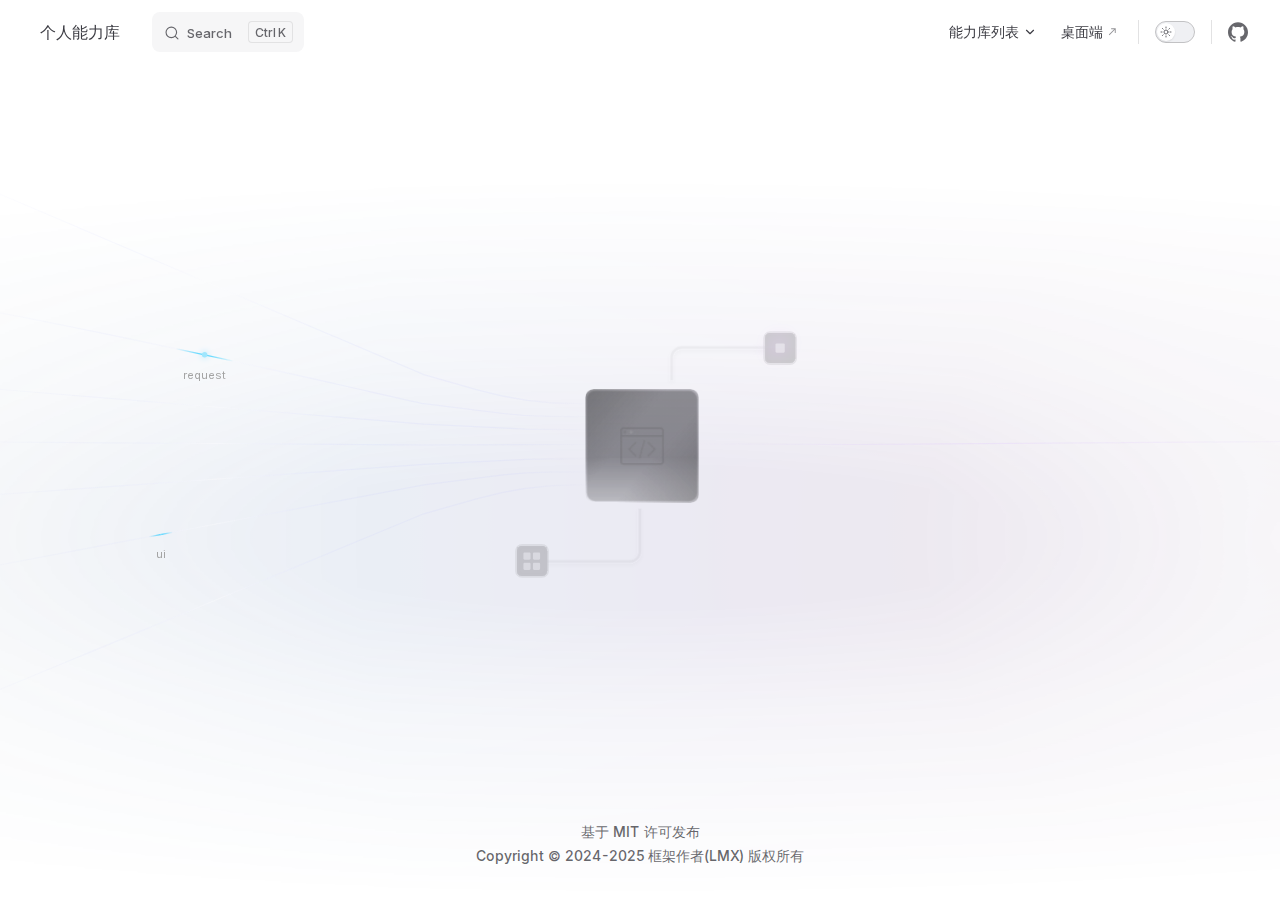
==== commit 9a44823a: "feat: 完善文档" ====
--- a/index.html
+++ b/index.html
@@ -18,8 +18,8 @@
     <script id="check-mac-os">document.documentElement.classList.toggle("mac",/Mac|iPhone|iPod|iPad/i.test(navigator.platform));</script>
   </head>
   <body>
-    <div id="app"><div class="Layout" data-v-58679f7b><!--[--><!--]--><!--[--><span tabindex="-1" data-v-4b645358></span><a href="#VPContent" class="VPSkipLink visually-hidden" data-v-4b645358> Skip to content </a><!--]--><!----><header class="VPNav" data-v-58679f7b data-v-4ad07c63><div class="VPNavBar" data-v-4ad07c63 data-v-d808a392><div class="wrapper" data-v-d808a392><div class="container" data-v-d808a392><div class="title" data-v-d808a392><div class="VPNavBarTitle" data-v-d808a392 data-v-ee681127><a class="title" href="/" data-v-ee681127><!--[--><!--]--><!--[--><img class="VPImage logo" src="/favicon.ico" alt data-v-ea6d717b><!--]--><span data-v-ee681127>个人能力库</span><!--[--><!--]--></a></div></div><div class="content" data-v-d808a392><div class="content-body" data-v-d808a392><!--[--><!--]--><div class="VPNavBarSearch search" data-v-d808a392><!--[--><!----><div id="local-search"><button type="button" class="DocSearch DocSearch-Button" aria-label="Search"><span class="DocSearch-Button-Container"><span class="vp-icon DocSearch-Search-Icon"></span><span class="DocSearch-Button-Placeholder">Search</span></span><span class="DocSearch-Button-Keys"><kbd class="DocSearch-Button-Key"></kbd><kbd class="DocSearch-Button-Key">K</kbd></span></button></div><!--]--></div><nav aria-labelledby="main-nav-aria-label" class="VPNavBarMenu menu" data-v-d808a392 data-v-3002e2cb><span id="main-nav-aria-label" class="visually-hidden" data-v-3002e2cb> Main Navigation </span><!--[--><!--[--><div class="VPFlyout VPNavBarMenuGroup" data-v-3002e2cb data-v-5f0d3c1d><button type="button" class="button" aria-haspopup="true" aria-expanded="false" data-v-5f0d3c1d><span class="text" data-v-5f0d3c1d><!----><span data-v-5f0d3c1d>能力库列表</span><span class="vpi-chevron-down text-icon" data-v-5f0d3c1d></span></span></button><div class="menu" data-v-5f0d3c1d><div class="VPMenu" data-v-5f0d3c1d data-v-4cd0109b><div class="items" data-v-4cd0109b><!--[--><!--[--><div class="VPMenuLink" data-v-4cd0109b data-v-cf269909><a class="VPLink link vp-external-link-icon" href="https://requestforlmx.github.io/" target="_blank" rel="noreferrer" data-v-cf269909><!--[--><span data-v-cf269909>个人请求库</span><!--]--></a></div><!--]--><!--[--><div class="VPMenuLink" data-v-4cd0109b data-v-cf269909><a class="VPLink link vp-external-link-icon" href="https://platformforlmx.github.io/" target="_blank" rel="noreferrer" data-v-cf269909><!--[--><span data-v-cf269909>个人方法库</span><!--]--></a></div><!--]--><!--[--><div class="VPMenuLink" data-v-4cd0109b data-v-cf269909><a class="VPLink link vp-external-link-icon" href="https://uiforlmx.github.io/" target="_blank" rel="noreferrer" data-v-cf269909><!--[--><span data-v-cf269909>个人组件库</span><!--]--></a></div><!--]--><!--[--><div class="VPMenuLink" data-v-4cd0109b data-v-cf269909><a class="VPLink link vp-external-link-icon" href="https://adminforlmx.github.io/" target="_blank" rel="noreferrer" data-v-cf269909><!--[--><span data-v-cf269909>个人系统库</span><!--]--></a></div><!--]--><!--[--><div class="VPMenuLink" data-v-4cd0109b data-v-cf269909><a class="VPLink link vp-external-link-icon" href="https://blogforlmx.github.io" target="_blank" rel="noreferrer" data-v-cf269909><!--[--><span data-v-cf269909>个人知识库</span><!--]--></a></div><!--]--><!--]--></div><!--[--><!--]--></div></div></div><!--]--><!--]--></nav><!----><div class="VPNavBarAppearance appearance" data-v-d808a392 data-v-eb8bb046><button class="VPSwitch VPSwitchAppearance" type="button" role="switch" title aria-checked="false" data-v-eb8bb046 data-v-70b884c4 data-v-06b2def6><span class="check" data-v-06b2def6><span class="icon" data-v-06b2def6><!--[--><span class="vpi-sun sun" data-v-70b884c4></span><span class="vpi-moon moon" data-v-70b884c4></span><!--]--></span></span></button></div><div class="VPSocialLinks VPNavBarSocialLinks social-links" data-v-d808a392 data-v-6b9db631 data-v-b56ff07f><!--[--><a class="VPSocialLink no-icon" href aria-label="github" target="_blank" rel="noopener" data-v-b56ff07f data-v-a6471738><span class="vpi-social-github"></span></a><!--]--></div><div class="VPFlyout VPNavBarExtra extra" data-v-d808a392 data-v-4bb42931 data-v-5f0d3c1d><button type="button" class="button" aria-haspopup="true" aria-expanded="false" aria-label="extra navigation" data-v-5f0d3c1d><span class="vpi-more-horizontal icon" data-v-5f0d3c1d></span></button><div class="menu" data-v-5f0d3c1d><div class="VPMenu" data-v-5f0d3c1d data-v-4cd0109b><!----><!--[--><!--[--><!----><div class="group" data-v-4bb42931><div class="item appearance" data-v-4bb42931><p class="label" data-v-4bb42931>Appearance</p><div class="appearance-action" data-v-4bb42931><button class="VPSwitch VPSwitchAppearance" type="button" role="switch" title aria-checked="false" data-v-4bb42931 data-v-70b884c4 data-v-06b2def6><span class="check" data-v-06b2def6><span class="icon" data-v-06b2def6><!--[--><span class="vpi-sun sun" data-v-70b884c4></span><span class="vpi-moon moon" data-v-70b884c4></span><!--]--></span></span></button></div></div></div><div class="group" data-v-4bb42931><div class="item social-links" data-v-4bb42931><div class="VPSocialLinks social-links-list" data-v-4bb42931 data-v-b56ff07f><!--[--><a class="VPSocialLink no-icon" href aria-label="github" target="_blank" rel="noopener" data-v-b56ff07f data-v-a6471738><span class="vpi-social-github"></span></a><!--]--></div></div></div><!--]--><!--]--></div></div></div><!--[--><!--]--><button type="button" class="VPNavBarHamburger hamburger" aria-label="mobile navigation" aria-expanded="false" aria-controls="VPNavScreen" data-v-d808a392 data-v-41c3721a><span class="container" data-v-41c3721a><span class="top" data-v-41c3721a></span><span class="middle" data-v-41c3721a></span><span class="bottom" data-v-41c3721a></span></span></button></div></div></div></div><div class="divider" data-v-d808a392><div class="divider-line" data-v-d808a392></div></div></div><!----></header><!----><!----><div class="VPContent is-home" id="VPContent" data-v-58679f7b data-v-8275289e><div class="VPHome" data-v-8275289e data-v-690926f8><!--[--><!--]--><!----><!--[--><!--]--><!--[--><!--]--><!----><!--[--><!--]--><div style="position:relative;" data-v-690926f8><div><!--[--><div class="hero__diagram" id="hero-diagram" data-v-35426c3f><svg xmlns="http://www.w3.org/2000/svg" width="844" height="644" viewbox="0 0 844 644" fill="none" class="input-lines" data-v-35426c3f data-v-5fb15fbd><!--[--><g data-v-5fb15fbd><path d="M843.505 284.659L752.638 284.659C718.596 284.659 684.866 280.049 653.251 271.077L598.822 255.629L0.675021 1.00011" stroke="url(#base_gradient)" stroke-width="1.2" style="opacity:0.8;" data-v-5fb15fbd></path><g data-v-5fb15fbd data-v-60f8eded><path d="M843.505 284.659L752.638 284.659C718.596 284.659 684.866 280.049 653.251 271.077L598.822 255.629L0.675021 1.00011" stroke="url(#glow_gradient_0.d950glmf0l6)" stroke-width="1.2" mask="url(#glow_mask_0.d950glmf0l6)" class="svg-path" data-v-60f8eded></path><!----><!----><defs data-v-60f8eded><mask id="glow_mask_0.d950glmf0l6" data-v-60f8eded><path d="M843.505 284.659L752.638 284.659C718.596 284.659 684.866 280.049 653.251 271.077L598.822 255.629L0.675021 1.00011" fill="black" data-v-60f8eded></path><circle cx="0" cy="0" r="0" fill="white" data-v-60f8eded></circle></mask><radialGradient id="glow_gradient_0.d950glmf0l6" cx="0" cy="0" r="0" gradientUnits="userSpaceOnUse" data-v-60f8eded><stop offset="0%" stop-opacity="1" data-v-60f8eded></stop><stop offset="100%" stop-opacity="0" data-v-60f8eded></stop></radialGradient></defs></g></g><g data-v-5fb15fbd><path d="M843.505 298.181L724.342 297.36C708.881 297.36 693.45 296.409 678.22 294.518L598.822 284.659C592.82 284.659 200.538 190.002 0.675028 164.892" stroke="url(#base_gradient)" stroke-width="1.2" style="opacity:0.8;" data-v-5fb15fbd></path><g data-v-5fb15fbd data-v-60f8eded><path d="M843.505 298.181L724.342 297.36C708.881 297.36 693.45 296.409 678.22 294.518L598.822 284.659C592.82 284.659 200.538 190.002 0.675028 164.892" stroke="url(#glow_gradient_0.di68qi2b84a)" stroke-width="1.2" mask="url(#glow_mask_0.di68qi2b84a)" class="svg-path" data-v-60f8eded></path><!----><!----><defs data-v-60f8eded><mask id="glow_mask_0.di68qi2b84a" data-v-60f8eded><path d="M843.505 298.181L724.342 297.36C708.881 297.36 693.45 296.409 678.22 294.518L598.822 284.659C592.82 284.659 200.538 190.002 0.675028 164.892" fill="black" data-v-60f8eded></path><circle cx="0" cy="0" r="0" fill="white" data-v-60f8eded></circle></mask><radialGradient id="glow_gradient_0.di68qi2b84a" cx="0" cy="0" r="0" gradientUnits="userSpaceOnUse" data-v-60f8eded><stop offset="0%" stop-opacity="1" data-v-60f8eded></stop><stop offset="100%" stop-opacity="0" data-v-60f8eded></stop></radialGradient></defs></g></g><g data-v-5fb15fbd><path d="M843.505 311.703L701.108 310.061L598.822 305.136L0.675049 256.071" stroke="url(#base_gradient)" stroke-width="1.2" style="opacity:0.8;" data-v-5fb15fbd></path><g data-v-5fb15fbd data-v-60f8eded><path d="M843.505 311.703L701.108 310.061L598.822 305.136L0.675049 256.071" stroke="url(#glow_gradient_0.f5qy044tx1j)" stroke-width="1.2" mask="url(#glow_mask_0.f5qy044tx1j)" class="svg-path" data-v-60f8eded></path><!----><!----><defs data-v-60f8eded><mask id="glow_mask_0.f5qy044tx1j" data-v-60f8eded><path d="M843.505 311.703L701.108 310.061L598.822 305.136L0.675049 256.071" fill="black" data-v-60f8eded></path><circle cx="0" cy="0" r="0" fill="white" data-v-60f8eded></circle></mask><radialGradient id="glow_gradient_0.f5qy044tx1j" cx="0" cy="0" r="0" gradientUnits="userSpaceOnUse" data-v-60f8eded><stop offset="0%" stop-opacity="1" data-v-60f8eded></stop><stop offset="100%" stop-opacity="0" data-v-60f8eded></stop></radialGradient></defs></g></g><g data-v-5fb15fbd><path d="M843.505 325.224L598.822 326.002L0.675049 321.858" stroke="url(#base_gradient)" stroke-width="1.2" style="opacity:0.8;" data-v-5fb15fbd></path><g data-v-5fb15fbd data-v-60f8eded><path d="M843.505 325.224L598.822 326.002L0.675049 321.858" stroke="url(#glow_gradient_0.tk36ktrj95)" stroke-width="1.2" mask="url(#glow_mask_0.tk36ktrj95)" class="svg-path" data-v-60f8eded></path><!----><!----><defs data-v-60f8eded><mask id="glow_mask_0.tk36ktrj95" data-v-60f8eded><path d="M843.505 325.224L598.822 326.002L0.675049 321.858" fill="black" data-v-60f8eded></path><circle cx="0" cy="0" r="0" fill="white" data-v-60f8eded></circle></mask><radialGradient id="glow_gradient_0.tk36ktrj95" cx="0" cy="0" r="0" gradientUnits="userSpaceOnUse" data-v-60f8eded><stop offset="0%" stop-opacity="1" data-v-60f8eded></stop><stop offset="100%" stop-opacity="0" data-v-60f8eded></stop></radialGradient></defs></g></g><g data-v-5fb15fbd><path d="M843.505 338.746L701.108 340.388L598.822 345.442L0.675038 387.646" stroke="url(#base_gradient)" stroke-width="1.2" style="opacity:0.8;" data-v-5fb15fbd></path><g data-v-5fb15fbd data-v-60f8eded><path d="M843.505 338.746L701.108 340.388L598.822 345.442L0.675038 387.646" stroke="url(#glow_gradient_0.u56oqfbyqaq)" stroke-width="1.2" mask="url(#glow_mask_0.u56oqfbyqaq)" class="svg-path" data-v-60f8eded></path><!----><!----><defs data-v-60f8eded><mask id="glow_mask_0.u56oqfbyqaq" data-v-60f8eded><path d="M843.505 338.746L701.108 340.388L598.822 345.442L0.675038 387.646" fill="black" data-v-60f8eded></path><circle cx="0" cy="0" r="0" fill="white" data-v-60f8eded></circle></mask><radialGradient id="glow_gradient_0.u56oqfbyqaq" cx="0" cy="0" r="0" gradientUnits="userSpaceOnUse" data-v-60f8eded><stop offset="0%" stop-opacity="1" data-v-60f8eded></stop><stop offset="100%" stop-opacity="0" data-v-60f8eded></stop></radialGradient></defs></g></g><g data-v-5fb15fbd><path d="M843.505 352.268L724.342 353.088C708.881 353.088 693.45 354.039 678.22 355.93L598.822 365.789L0.675067 478.825" stroke="url(#base_gradient)" stroke-width="1.2" style="opacity:0.8;" data-v-5fb15fbd></path><g data-v-5fb15fbd data-v-60f8eded><path d="M843.505 352.268L724.342 353.088C708.881 353.088 693.45 354.039 678.22 355.93L598.822 365.789L0.675067 478.825" stroke="url(#glow_gradient_0.pf3ajwyngq)" stroke-width="1.2" mask="url(#glow_mask_0.pf3ajwyngq)" class="svg-path" data-v-60f8eded></path><!----><!----><defs data-v-60f8eded><mask id="glow_mask_0.pf3ajwyngq" data-v-60f8eded><path d="M843.505 352.268L724.342 353.088C708.881 353.088 693.45 354.039 678.22 355.93L598.822 365.789L0.675067 478.825" fill="black" data-v-60f8eded></path><circle cx="0" cy="0" r="0" fill="white" data-v-60f8eded></circle></mask><radialGradient id="glow_gradient_0.pf3ajwyngq" cx="0" cy="0" r="0" gradientUnits="userSpaceOnUse" data-v-60f8eded><stop offset="0%" stop-opacity="1" data-v-60f8eded></stop><stop offset="100%" stop-opacity="0" data-v-60f8eded></stop></radialGradient></defs></g></g><g data-v-5fb15fbd><path d="M843.505 365.789L752.638 365.789C718.596 365.789 684.866 370.399 653.251 379.372L598.822 394.82L0.675049 642.717" stroke="url(#base_gradient)" stroke-width="1.2" style="opacity:0.8;" data-v-5fb15fbd></path><g data-v-5fb15fbd data-v-60f8eded><path d="M843.505 365.789L752.638 365.789C718.596 365.789 684.866 370.399 653.251 379.372L598.822 394.82L0.675049 642.717" stroke="url(#glow_gradient_0.dm8f6v4gdxq)" stroke-width="1.2" mask="url(#glow_mask_0.dm8f6v4gdxq)" class="svg-path" data-v-60f8eded></path><!----><!----><defs data-v-60f8eded><mask id="glow_mask_0.dm8f6v4gdxq" data-v-60f8eded><path d="M843.505 365.789L752.638 365.789C718.596 365.789 684.866 370.399 653.251 379.372L598.822 394.82L0.675049 642.717" fill="black" data-v-60f8eded></path><circle cx="0" cy="0" r="0" fill="white" data-v-60f8eded></circle></mask><radialGradient id="glow_gradient_0.dm8f6v4gdxq" cx="0" cy="0" r="0" gradientUnits="userSpaceOnUse" data-v-60f8eded><stop offset="0%" stop-opacity="1" data-v-60f8eded></stop><stop offset="100%" stop-opacity="0" data-v-60f8eded></stop></radialGradient></defs></g></g><!--]--><defs data-v-5fb15fbd><linearGradient id="base_gradient" x1="88.1032" y1="324.167" x2="843.505" y2="324.167" gradientUnits="userSpaceOnUse" data-v-5fb15fbd><stop offset="0" stop-color="#c6caff" stop-opacity="0" data-v-5fb15fbd></stop><stop offset="0.2" stop-color="#c6caff" stop-opacity="0.1" data-v-5fb15fbd></stop><stop offset="0.4" stop-color="white" stop-opacity="0.4" data-v-5fb15fbd></stop><stop offset="0.6" stop-color="#c6caff" stop-opacity="0.2" data-v-5fb15fbd></stop><stop offset="0.8" stop-color="#c6caff" stop-opacity="0.2" data-v-5fb15fbd></stop><stop offset="0.9" stop-color="#c6caff" stop-opacity="0" data-v-5fb15fbd></stop></linearGradient></defs></svg><svg xmlns="http://www.w3.org/2000/svg" width="844" height="80" viewbox="0 0 844 40" fill="none" class="output-line" style="opacity:0.8;" data-v-35426c3f data-v-a9bea642><path d="M843.463 1.3315L245.316 5.47507L0.633077 4.69725" stroke="url(#output_gradient)" stroke-width="1.2" data-v-a9bea642></path><!--[--><g data-v-a9bea642><g data-v-a9bea642 data-v-60f8eded><path d="M843.463 1.3315L245.316 5.47507L0.633077 4.69725" stroke="url(#glow_gradient_0.cicqekpcrk)" stroke-width="1.2" mask="url(#glow_mask_0.cicqekpcrk)" class="svg-path" data-v-60f8eded></path><circle cx="0" cy="0" r="0" fill="#d499ff" class="circle-dot" style="--dot-color: #d499ff" data-v-60f8eded></circle><text x="0" y="15" fill="#a3a3a3" font-family="Inter, sans-serif" font-size="11px" font-style="normal" font-weight="400" text-anchor="middle" alignment-baseline="hanging" class="label" data-v-60f8eded>ui库</text><defs data-v-60f8eded><mask id="glow_mask_0.cicqekpcrk" data-v-60f8eded><path d="M843.463 1.3315L245.316 5.47507L0.633077 4.69725" fill="black" data-v-60f8eded></path><circle cx="0" cy="0" r="0" fill="white" data-v-60f8eded></circle></mask><radialGradient id="glow_gradient_0.cicqekpcrk" cx="0" cy="0" r="0" gradientUnits="userSpaceOnUse" data-v-60f8eded><stop offset="0%" stop-color="#BD34FE" stop-opacity="1" data-v-60f8eded></stop><stop offset="100%" stop-color="#BD34FE" stop-opacity="0" data-v-60f8eded></stop></radialGradient></defs></g></g><g data-v-a9bea642><g data-v-a9bea642 data-v-60f8eded><path d="M843.463 1.3315L245.316 5.47507L0.633077 4.69725" stroke="url(#glow_gradient_0.n7s3086rpsp)" stroke-width="1.2" mask="url(#glow_mask_0.n7s3086rpsp)" class="svg-path" data-v-60f8eded></path><circle cx="0" cy="0" r="0" fill="#d499ff" class="circle-dot" style="--dot-color: #d499ff" data-v-60f8eded></circle><text x="0" y="15" fill="#a3a3a3" font-family="Inter, sans-serif" font-size="11px" font-style="normal" font-weight="400" text-anchor="middle" alignment-baseline="hanging" class="label" data-v-60f8eded>platform库</text><defs data-v-60f8eded><mask id="glow_mask_0.n7s3086rpsp" data-v-60f8eded><path d="M843.463 1.3315L245.316 5.47507L0.633077 4.69725" fill="black" data-v-60f8eded></path><circle cx="0" cy="0" r="0" fill="white" data-v-60f8eded></circle></mask><radialGradient id="glow_gradient_0.n7s3086rpsp" cx="0" cy="0" r="0" gradientUnits="userSpaceOnUse" data-v-60f8eded><stop offset="0%" stop-color="#BD34FE" stop-opacity="1" data-v-60f8eded></stop><stop offset="100%" stop-color="#BD34FE" stop-opacity="0" data-v-60f8eded></stop></radialGradient></defs></g></g><g data-v-a9bea642><g data-v-a9bea642 data-v-60f8eded><path d="M843.463 1.3315L245.316 5.47507L0.633077 4.69725" stroke="url(#glow_gradient_0.iii4y2a0n88)" stroke-width="1.2" mask="url(#glow_mask_0.iii4y2a0n88)" class="svg-path" data-v-60f8eded></path><circle cx="0" cy="0" r="0" fill="#d499ff" class="circle-dot" style="--dot-color: #d499ff" data-v-60f8eded></circle><text x="0" y="15" fill="#a3a3a3" font-family="Inter, sans-serif" font-size="11px" font-style="normal" font-weight="400" text-anchor="middle" alignment-baseline="hanging" class="label" data-v-60f8eded>request库</text><defs data-v-60f8eded><mask id="glow_mask_0.iii4y2a0n88" data-v-60f8eded><path d="M843.463 1.3315L245.316 5.47507L0.633077 4.69725" fill="black" data-v-60f8eded></path><circle cx="0" cy="0" r="0" fill="white" data-v-60f8eded></circle></mask><radialGradient id="glow_gradient_0.iii4y2a0n88" cx="0" cy="0" r="0" gradientUnits="userSpaceOnUse" data-v-60f8eded><stop offset="0%" stop-color="#BD34FE" stop-opacity="1" data-v-60f8eded></stop><stop offset="100%" stop-color="#BD34FE" stop-opacity="0" data-v-60f8eded></stop></radialGradient></defs></g></g><g data-v-a9bea642><g data-v-a9bea642 data-v-60f8eded><path d="M843.463 1.3315L245.316 5.47507L0.633077 4.69725" stroke="url(#glow_gradient_0.inx4horeo0c)" stroke-width="1.2" mask="url(#glow_mask_0.inx4horeo0c)" class="svg-path" data-v-60f8eded></path><circle cx="0" cy="0" r="0" fill="#d499ff" class="circle-dot" style="--dot-color: #d499ff" data-v-60f8eded></circle><text x="0" y="15" fill="#a3a3a3" font-family="Inter, sans-serif" font-size="11px" font-style="normal" font-weight="400" text-anchor="middle" alignment-baseline="hanging" class="label" data-v-60f8eded>admin库</text><defs data-v-60f8eded><mask id="glow_mask_0.inx4horeo0c" data-v-60f8eded><path d="M843.463 1.3315L245.316 5.47507L0.633077 4.69725" fill="black" data-v-60f8eded></path><circle cx="0" cy="0" r="0" fill="white" data-v-60f8eded></circle></mask><radialGradient id="glow_gradient_0.inx4horeo0c" cx="0" cy="0" r="0" gradientUnits="userSpaceOnUse" data-v-60f8eded><stop offset="0%" stop-color="#BD34FE" stop-opacity="1" data-v-60f8eded></stop><stop offset="100%" stop-color="#BD34FE" stop-opacity="0" data-v-60f8eded></stop></radialGradient></defs></g></g><!--]--><defs data-v-a9bea642><linearGradient id="output_gradient" gradientUnits="userSpaceOnUse" data-v-a9bea642><stop offset="0.1" stop-color="#E0C8FF" stop-opacity="0" data-v-a9bea642></stop><stop offset="0.4" stop-color="#E0C8FF" stop-opacity="0.4" data-v-a9bea642></stop><stop offset="1" stop-color="#E0C8FF" stop-opacity="0" data-v-a9bea642></stop></linearGradient></defs></svg><!--[--><svg width="142" height="82" viewBox="0 0 142 82" fill="none" xmlns="http://www.w3.org/2000/svg" class="blue-indicator" data-v-87c86809><g opacity="0.2" filter="url(#filter0_d_1_2)" data-v-87c86809><path fill-rule="evenodd" clip-rule="evenodd" d="M136.073 3V45.1271C136.073 51.5014 130.905 56.6688 124.531 56.6688H40.2769V54.3604H124.531C129.63 54.3604 133.764 50.2265 133.764 45.1271V3H136.073Z" fill="#0D0D0D" data-v-87c86809></path><path d="M136.361 3V2.71146H136.073H133.764H133.476V3V45.1271C133.476 50.0672 129.471 54.0719 124.531 54.0719H40.2769H39.9883V54.3604V56.6688V56.9573H40.2769H124.531C131.065 56.9573 136.361 51.6607 136.361 45.1271V3Z" stroke="#404040" stroke-width="0.577083" data-v-87c86809></path></g><g filter="url(#filter1_i_1_2)" data-v-87c86809><rect x="12" y="69.9419" width="30.0083" height="30.0083" rx="5.01812" transform="rotate(-90 12 69.9419)" fill="#1F1F1F" data-v-87c86809></rect></g><rect x="12" y="69.9419" width="30.0083" height="30.0083" rx="5.01812" transform="rotate(-90 12 69.9419)" stroke="#2C2C2C" stroke-opacity="0.4" stroke-width="3.75141" data-v-87c86809></rect><path d="M18.4048 57.9946C18.4048 57.3366 18.9382 56.8032 19.5961 56.8032H24.3614C25.0194 56.8032 25.5528 57.3366 25.5528 57.9946V62.7599C25.5528 63.4179 25.0194 63.9512 24.3614 63.9512H19.5961C18.9382 63.9512 18.4048 63.4179 18.4048 62.7599V57.9946Z" fill="#41D1FF" style="display:none;" data-v-87c86809></path><path d="M18.4048 57.9946C18.4048 57.3366 18.9382 56.8032 19.5961 56.8032H24.3614C25.0194 56.8032 25.5528 57.3366 25.5528 57.9946V62.7599C25.5528 63.4179 25.0194 63.9512 24.3614 63.9512H19.5961C18.9382 63.9512 18.4048 63.4179 18.4048 62.7599V57.9946Z" fill="white" fill-opacity="0.5" data-v-87c86809></path><path d="M27.9354 57.9946C27.9354 57.3366 28.4688 56.8032 29.1268 56.8032H33.8921C34.5501 56.8032 35.0834 57.3366 35.0834 57.9946V62.7599C35.0834 63.4179 34.5501 63.9512 33.8921 63.9512H29.1268C28.4688 63.9512 27.9354 63.4179 27.9354 62.7599V57.9946Z" fill="#41D1FF" style="display:none;" data-v-87c86809></path><path d="M27.9354 57.9946C27.9354 57.3366 28.4688 56.8032 29.1268 56.8032H33.8921C34.5501 56.8032 35.0834 57.3366 35.0834 57.9946V62.7599C35.0834 63.4179 34.5501 63.9512 33.8921 63.9512H29.1268C28.4688 63.9512 27.9354 63.4179 27.9354 62.7599V57.9946Z" fill="white" fill-opacity="0.5" data-v-87c86809></path><path d="M27.9354 47.6694C27.9354 47.0114 28.4688 46.478 29.1268 46.478H33.8921C34.5501 46.478 35.0834 47.0114 35.0834 47.6694V52.4347C35.0834 53.0926 34.5501 53.626 33.8921 53.626H29.1268C28.4688 53.626 27.9354 53.0926 27.9354 52.4347V47.6694Z" fill="#41D1FF" style="display:none;" data-v-87c86809></path><path d="M27.9354 47.6694C27.9354 47.0114 28.4688 46.478 29.1268 46.478H33.8921C34.5501 46.478 35.0834 47.0114 35.0834 47.6694V52.4347C35.0834 53.0926 34.5501 53.626 33.8921 53.626H29.1268C28.4688 53.626 27.9354 53.0926 27.9354 52.4347V47.6694Z" fill="white" fill-opacity="0.5" data-v-87c86809></path><path d="M18.4048 47.6694C18.4048 47.0114 18.9382 46.478 19.5961 46.478H24.3614C25.0194 46.478 25.5528 47.0114 25.5528 47.6694V52.4347C25.5528 53.0926 25.0194 53.626 24.3614 53.626H19.5961C18.9382 53.626 18.4048 53.0926 18.4048 52.4347V47.6694Z" fill="#41D1FF" style="display:none;" data-v-87c86809></path><path d="M18.4048 47.6694C18.4048 47.0114 18.9382 46.478 19.5961 46.478H24.3614C25.0194 46.478 25.5528 47.0114 25.5528 47.6694V52.4347C25.5528 53.0926 25.0194 53.626 24.3614 53.626H19.5961C18.9382 53.626 18.4048 53.0926 18.4048 52.4347V47.6694Z" fill="white" fill-opacity="0.5" data-v-87c86809></path><g filter="url(#filter2_f_1_2)" style="display:none;" data-v-87c86809><path d="M18.4048 57.9946C18.4048 57.3366 18.9382 56.8032 19.5961 56.8032H24.3614C25.0194 56.8032 25.5528 57.3366 25.5528 57.9946V62.7599C25.5528 63.4179 25.0194 63.9512 24.3614 63.9512H19.5961C18.9382 63.9512 18.4048 63.4179 18.4048 62.7599V57.9946Z" fill="#41D1FF" data-v-87c86809></path><path d="M27.9354 57.9946C27.9354 57.3366 28.4688 56.8032 29.1268 56.8032H33.8921C34.5501 56.8032 35.0834 57.3366 35.0834 57.9946V62.7599C35.0834 63.4179 34.5501 63.9512 33.8921 63.9512H29.1268C28.4688 63.9512 27.9354 63.4179 27.9354 62.7599V57.9946Z" fill="#41D1FF" data-v-87c86809></path><path d="M27.9354 47.6694C27.9354 47.0114 28.4688 46.478 29.1268 46.478H33.8921C34.5501 46.478 35.0834 47.0114 35.0834 47.6694V52.4347C35.0834 53.0926 34.5501 53.626 33.8921 53.626H29.1268C28.4688 53.626 27.9354 53.0926 27.9354 52.4347V47.6694Z" fill="#41D1FF" data-v-87c86809></path></g><defs data-v-87c86809><filter id="filter0_d_1_2" x="35.0831" y="0.114583" width="106.183" height="64.0563" filterUnits="userSpaceOnUse" color-interpolation-filters="sRGB" data-v-87c86809><feFlood flood-opacity="0" result="BackgroundImageFix" data-v-87c86809></feFlood><feColorMatrix in="SourceAlpha" type="matrix" values="0 0 0 0 0 0 0 0 0 0 0 0 0 0 0 0 0 0 127 0" result="hardAlpha" data-v-87c86809></feColorMatrix><feOffset dy="2.30833" data-v-87c86809></feOffset><feGaussianBlur stdDeviation="2.30833" data-v-87c86809></feGaussianBlur><feComposite in2="hardAlpha" operator="out" data-v-87c86809></feComposite><feColorMatrix type="matrix" values="0 0 0 0 0 0 0 0 0 0 0 0 0 0 0 0 0 0 0.65 0" data-v-87c86809></feColorMatrix><feBlend mode="normal" in2="BackgroundImageFix" result="effect1_dropShadow_1_2" data-v-87c86809></feBlend><feBlend mode="normal" in="SourceGraphic" in2="effect1_dropShadow_1_2" result="shape" data-v-87c86809></feBlend></filter><filter id="filter1_i_1_2" x="10.1243" y="38.0579" width="33.7597" height="33.7597" filterUnits="userSpaceOnUse" color-interpolation-filters="sRGB" data-v-87c86809><feFlood flood-opacity="0" result="BackgroundImageFix" data-v-87c86809></feFlood><feBlend mode="normal" in="SourceGraphic" in2="BackgroundImageFix" result="shape" data-v-87c86809></feBlend><feColorMatrix in="SourceAlpha" type="matrix" values="0 0 0 0 0 0 0 0 0 0 0 0 0 0 0 0 0 0 127 0" result="hardAlpha" data-v-87c86809></feColorMatrix><feOffset data-v-87c86809></feOffset><feGaussianBlur stdDeviation="2.30833" data-v-87c86809></feGaussianBlur><feComposite in2="hardAlpha" operator="arithmetic" k2="-1" k3="1" data-v-87c86809></feComposite><feColorMatrix type="matrix" values="0 0 0 0 0 0 0 0 0 0 0 0 0 0 0 0 0 0 0.85 0" data-v-87c86809></feColorMatrix><feBlend mode="normal" in2="shape" result="effect1_innerShadow_1_2" data-v-87c86809></feBlend></filter><filter id="filter2_f_1_2" x="0.802473" y="28.8757" width="51.8833" height="52.6778" filterUnits="userSpaceOnUse" color-interpolation-filters="sRGB" data-v-87c86809><feFlood flood-opacity="0" result="BackgroundImageFix" data-v-87c86809></feFlood><feBlend mode="normal" in="SourceGraphic" in2="BackgroundImageFix" result="shape" data-v-87c86809></feBlend><feGaussianBlur stdDeviation="8.80116" result="effect1_foregroundBlur_1_2" data-v-87c86809></feGaussianBlur></filter></defs></svg><div class="blue-glow" data-v-87c86809></div><!--]--><!--[--><svg width="141" height="67" viewBox="0 0 141 67" fill="none" xmlns="http://www.w3.org/2000/svg" class="pink-indicator" data-v-b602f04f><g opacity="0.2" filter="url(#filter0_d_1_8)" data-v-b602f04f><path fill-rule="evenodd" clip-rule="evenodd" d="M5.48397 58.9922L5.48397 36.8651C5.48397 30.4908 10.6514 25.3234 17.0256 25.3234L101.28 25.3234L101.28 27.6318L17.0256 27.6318C11.9262 27.6318 7.7923 31.7657 7.7923 36.8651L7.7923 58.9922L5.48397 58.9922Z" fill="#0D0D0D" data-v-b602f04f></path><path d="M5.19543 58.9922L5.19543 59.2807L5.48397 59.2807L7.79231 59.2807L8.08085 59.2807L8.08085 58.9922L8.08085 36.8651C8.08085 31.925 12.0856 27.9203 17.0256 27.9203L101.28 27.9203L101.568 27.9203L101.568 27.6318L101.568 25.3234L101.568 25.0349L101.28 25.0349L17.0256 25.0349C10.492 25.0349 5.19542 30.3315 5.19543 36.8651L5.19543 58.9922Z" stroke="#404040" stroke-width="0.577083" data-v-b602f04f></path></g><g filter="url(#filter1_i_1_8)" data-v-b602f04f><rect x="130.134" y="12.0518" width="30.0083" height="30.0083" rx="5.01812" transform="rotate(90 130.134 12.0518)" fill="#1F1F1F" data-v-b602f04f></rect></g><rect x="130.134" y="12.0518" width="30.0083" height="30.0083" rx="5.01812" transform="rotate(90 130.134 12.0518)" stroke="#2C2C2C" stroke-opacity="0.4" stroke-width="3.75141" data-v-b602f04f></rect><g filter="url(#filter2_f_1_8)" data-v-b602f04f><path d="M123.152 23.9976C123.152 24.6556 122.619 25.1889 121.961 25.1889L117.196 25.1889C116.538 25.1889 116.004 24.6556 116.004 23.9976L116.004 19.2323C116.004 18.5743 116.538 18.041 117.196 18.041L121.961 18.041C122.619 18.041 123.152 18.5743 123.152 19.2323L123.152 23.9976Z" fill="#BD34FE" data-v-b602f04f></path><path d="M113.622 23.9976C113.622 24.6556 113.088 25.1889 112.43 25.1889L107.665 25.1889C107.007 25.1889 106.474 24.6556 106.474 23.9976L106.474 19.2323C106.474 18.5743 107.007 18.041 107.665 18.041L112.43 18.041C113.088 18.041 113.622 18.5743 113.622 19.2323L113.622 23.9976Z" fill="#BD34FE" data-v-b602f04f></path><path d="M113.622 34.3228C113.622 34.9808 113.088 35.5142 112.43 35.5142L107.665 35.5142C107.007 35.5142 106.474 34.9808 106.474 34.3228L106.474 29.5575C106.474 28.8996 107.007 28.3662 107.665 28.3662L112.43 28.3662C113.088 28.3662 113.622 28.8996 113.622 29.5575L113.622 34.3228Z" fill="#BD34FE" data-v-b602f04f></path></g><rect x="110.513" y="22.439" width="9.23333" height="9.23333" rx="1.15417" fill="#BD34FE" style="display:none;" data-v-b602f04f></rect><rect x="110.513" y="22.439" width="9.23333" height="9.23333" rx="1.15417" fill="white" fill-opacity="0.5" data-v-b602f04f></rect><g filter="url(#filter3_f_1_8)" data-v-b602f04f><rect x="108.205" y="20.1309" width="13.85" height="13.85" rx="1.73125" fill="#BD34FE" fill-opacity="0.5" style="display:none;" data-v-b602f04f></rect></g><defs data-v-b602f04f><filter id="filter0_d_1_8" x="0.290218" y="22.438" width="106.183" height="44.0563" filterUnits="userSpaceOnUse" color-interpolation-filters="sRGB" data-v-b602f04f><feFlood flood-opacity="0" result="BackgroundImageFix" data-v-b602f04f></feFlood><feColorMatrix in="SourceAlpha" type="matrix" values="0 0 0 0 0 0 0 0 0 0 0 0 0 0 0 0 0 0 127 0" result="hardAlpha" data-v-b602f04f></feColorMatrix><feOffset dy="2.30833" data-v-b602f04f></feOffset><feGaussianBlur stdDeviation="2.30833" data-v-b602f04f></feGaussianBlur><feComposite in2="hardAlpha" operator="out" data-v-b602f04f></feComposite><feColorMatrix type="matrix" values="0 0 0 0 0 0 0 0 0 0 0 0 0 0 0 0 0 0 0.65 0" data-v-b602f04f></feColorMatrix><feBlend mode="normal" in2="BackgroundImageFix" result="effect1_dropShadow_1_8" data-v-b602f04f></feBlend><feBlend mode="normal" in="SourceGraphic" in2="effect1_dropShadow_1_8" result="shape" data-v-b602f04f></feBlend></filter><filter id="filter1_i_1_8" x="98.2503" y="10.1761" width="33.7597" height="33.7597" filterUnits="userSpaceOnUse" color-interpolation-filters="sRGB" data-v-b602f04f><feFlood flood-opacity="0" result="BackgroundImageFix" data-v-b602f04f></feFlood><feBlend mode="normal" in="SourceGraphic" in2="BackgroundImageFix" result="shape" data-v-b602f04f></feBlend><feColorMatrix in="SourceAlpha" type="matrix" values="0 0 0 0 0 0 0 0 0 0 0 0 0 0 0 0 0 0 127 0" result="hardAlpha" data-v-b602f04f></feColorMatrix><feOffset data-v-b602f04f></feOffset><feGaussianBlur stdDeviation="2.30833" data-v-b602f04f></feGaussianBlur><feComposite in2="hardAlpha" operator="arithmetic" k2="-1" k3="1" data-v-b602f04f></feComposite><feColorMatrix type="matrix" values="0 0 0 0 0 0 0 0 0 0 0 0 0 0 0 0 0 0 0.85 0" data-v-b602f04f></feColorMatrix><feBlend mode="normal" in2="shape" result="effect1_innerShadow_1_8" data-v-b602f04f></feBlend></filter><filter id="filter2_f_1_8" x="88.8714" y="0.438646" width="51.8833" height="52.6778" filterUnits="userSpaceOnUse" color-interpolation-filters="sRGB" data-v-b602f04f><feFlood flood-opacity="0" result="BackgroundImageFix" data-v-b602f04f></feFlood><feBlend mode="normal" in="SourceGraphic" in2="BackgroundImageFix" result="shape" data-v-b602f04f></feBlend><feGaussianBlur stdDeviation="8.80116" result="effect1_foregroundBlur_1_8" data-v-b602f04f></feGaussianBlur></filter><filter id="filter3_f_1_8" x="96.6634" y="8.58919" width="36.9333" height="36.9333" filterUnits="userSpaceOnUse" color-interpolation-filters="sRGB" data-v-b602f04f><feFlood flood-opacity="0" result="BackgroundImageFix" data-v-b602f04f></feFlood><feBlend mode="normal" in="SourceGraphic" in2="BackgroundImageFix" result="shape" data-v-b602f04f></feBlend><feGaussianBlur stdDeviation="5.77083" result="effect1_foregroundBlur_1_8" data-v-b602f04f></feGaussianBlur></filter></defs></svg><div class="pink-glow" data-v-b602f04f></div><!--]--><div class="vite-chip" data-v-35426c3f><div class="vite-chip__background" data-v-35426c3f><div class="vite-chip__border" data-v-35426c3f></div><div class="vite-chip__edge" data-v-35426c3f></div></div><div class="vite-chip__filter" data-v-35426c3f></div><img src="/logo.svg" alt="Vite Logo" class="vite-chip__logo" data-v-35426c3f></div></div><div class="hero__background" data-v-35426c3f></div><!--]--><!----></div></div></div></div><footer class="VPFooter" data-v-58679f7b data-v-d18f8b71><div class="container" data-v-d18f8b71><p class="message" data-v-d18f8b71>基于 MIT 许可发布</p><p class="copyright" data-v-d18f8b71>Copyright © 2024-2025 框架作者(LMX) 版权所有</p></div></footer><!--[--><!--]--></div></div>
-    <script>window.__VP_HASH_MAP__=JSON.parse("{\"index.md\":\"DDzZhyaE\"}");window.__VP_SITE_DATA__=JSON.parse("{\"lang\":\"en-US\",\"dir\":\"ltr\",\"title\":\"个人能力库\",\"description\":\"个人能力库\",\"base\":\"/\",\"head\":[],\"router\":{\"prefetchLinks\":true},\"appearance\":true,\"themeConfig\":{\"search\":{\"provider\":\"local\"},\"logo\":\"/favicon.ico\",\"nav\":[{\"text\":\"能力库列表\",\"items\":[{\"text\":\"个人请求库\",\"link\":\"https://requestforlmx.github.io/\"},{\"text\":\"个人方法库\",\"link\":\"https://platformforlmx.github.io/\"},{\"text\":\"个人组件库\",\"link\":\"https://uiforlmx.github.io/\"},{\"text\":\"个人系统库\",\"link\":\"https://adminforlmx.github.io/\"},{\"text\":\"个人知识库\",\"link\":\"https://blogforlmx.github.io\"}]}],\"socialLinks\":[{\"icon\":\"github\",\"link\":\"\"}],\"outline\":{\"label\":\"页面导航\"},\"docFooter\":{\"prev\":\"上一页\",\"next\":\"下一页\"},\"lastUpdated\":{\"text\":\"更新时间\"},\"darkModeSwitchTitle\":\"切换到深色模式\",\"lightModeSwitchTitle\":\"切换到浅色模式\",\"returnToTopLabel\":\"返回顶部\",\"footer\":{\"message\":\"基于 MIT 许可发布\",\"copyright\":\"Copyright © 2024-2025 框架作者(LMX) 版权所有\"}},\"locales\":{},\"scrollOffset\":134,\"cleanUrls\":false}");</script>
+    <div id="app"><div class="Layout" data-v-58679f7b><!--[--><!--]--><!--[--><span tabindex="-1" data-v-4b645358></span><a href="#VPContent" class="VPSkipLink visually-hidden" data-v-4b645358> Skip to content </a><!--]--><!----><header class="VPNav" data-v-58679f7b data-v-4ad07c63><div class="VPNavBar" data-v-4ad07c63 data-v-d808a392><div class="wrapper" data-v-d808a392><div class="container" data-v-d808a392><div class="title" data-v-d808a392><div class="VPNavBarTitle" data-v-d808a392 data-v-ee681127><a class="title" href="/" data-v-ee681127><!--[--><!--]--><!--[--><img class="VPImage logo" src="/favicon.ico" alt data-v-ea6d717b><!--]--><span data-v-ee681127>个人能力库</span><!--[--><!--]--></a></div></div><div class="content" data-v-d808a392><div class="content-body" data-v-d808a392><!--[--><!--]--><div class="VPNavBarSearch search" data-v-d808a392><!--[--><!----><div id="local-search"><button type="button" class="DocSearch DocSearch-Button" aria-label="Search"><span class="DocSearch-Button-Container"><span class="vp-icon DocSearch-Search-Icon"></span><span class="DocSearch-Button-Placeholder">Search</span></span><span class="DocSearch-Button-Keys"><kbd class="DocSearch-Button-Key"></kbd><kbd class="DocSearch-Button-Key">K</kbd></span></button></div><!--]--></div><nav aria-labelledby="main-nav-aria-label" class="VPNavBarMenu menu" data-v-d808a392 data-v-3002e2cb><span id="main-nav-aria-label" class="visually-hidden" data-v-3002e2cb> Main Navigation </span><!--[--><!--[--><div class="VPFlyout VPNavBarMenuGroup" data-v-3002e2cb data-v-5f0d3c1d><button type="button" class="button" aria-haspopup="true" aria-expanded="false" data-v-5f0d3c1d><span class="text" data-v-5f0d3c1d><!----><span data-v-5f0d3c1d>能力库列表</span><span class="vpi-chevron-down text-icon" data-v-5f0d3c1d></span></span></button><div class="menu" data-v-5f0d3c1d><div class="VPMenu" data-v-5f0d3c1d data-v-4cd0109b><div class="items" data-v-4cd0109b><!--[--><!--[--><div class="VPMenuLink" data-v-4cd0109b data-v-cf269909><a class="VPLink link vp-external-link-icon" href="https://requestforlmx.github.io/" target="_blank" rel="noreferrer" data-v-cf269909><!--[--><span data-v-cf269909>个人请求库</span><!--]--></a></div><!--]--><!--[--><div class="VPMenuLink" data-v-4cd0109b data-v-cf269909><a class="VPLink link vp-external-link-icon" href="https://platformforlmx.github.io/" target="_blank" rel="noreferrer" data-v-cf269909><!--[--><span data-v-cf269909>个人方法库</span><!--]--></a></div><!--]--><!--[--><div class="VPMenuLink" data-v-4cd0109b data-v-cf269909><a class="VPLink link vp-external-link-icon" href="https://uiforlmx.github.io/" target="_blank" rel="noreferrer" data-v-cf269909><!--[--><span data-v-cf269909>个人组件库</span><!--]--></a></div><!--]--><!--[--><div class="VPMenuLink" data-v-4cd0109b data-v-cf269909><a class="VPLink link vp-external-link-icon" href="https://adminforlmx.github.io/" target="_blank" rel="noreferrer" data-v-cf269909><!--[--><span data-v-cf269909>个人系统库</span><!--]--></a></div><!--]--><!--[--><div class="VPMenuLink" data-v-4cd0109b data-v-cf269909><a class="VPLink link vp-external-link-icon" href="https://blogforlmx.github.io/" target="_blank" rel="noreferrer" data-v-cf269909><!--[--><span data-v-cf269909>个人知识库</span><!--]--></a></div><!--]--><!--]--></div><!--[--><!--]--></div></div></div><!--]--><!--[--><a class="VPLink link vp-external-link-icon VPNavBarMenuLink" href="https://electronforlmx.github.io/" target="_blank" rel="noreferrer" tabindex="0" data-v-3002e2cb data-v-ca26a22a><!--[--><span data-v-ca26a22a>桌面端</span><!--]--></a><!--]--><!--]--></nav><!----><div class="VPNavBarAppearance appearance" data-v-d808a392 data-v-eb8bb046><button class="VPSwitch VPSwitchAppearance" type="button" role="switch" title aria-checked="false" data-v-eb8bb046 data-v-70b884c4 data-v-06b2def6><span class="check" data-v-06b2def6><span class="icon" data-v-06b2def6><!--[--><span class="vpi-sun sun" data-v-70b884c4></span><span class="vpi-moon moon" data-v-70b884c4></span><!--]--></span></span></button></div><div class="VPSocialLinks VPNavBarSocialLinks social-links" data-v-d808a392 data-v-6b9db631 data-v-b56ff07f><!--[--><a class="VPSocialLink no-icon" href aria-label="github" target="_blank" rel="noopener" data-v-b56ff07f data-v-a6471738><span class="vpi-social-github"></span></a><!--]--></div><div class="VPFlyout VPNavBarExtra extra" data-v-d808a392 data-v-4bb42931 data-v-5f0d3c1d><button type="button" class="button" aria-haspopup="true" aria-expanded="false" aria-label="extra navigation" data-v-5f0d3c1d><span class="vpi-more-horizontal icon" data-v-5f0d3c1d></span></button><div class="menu" data-v-5f0d3c1d><div class="VPMenu" data-v-5f0d3c1d data-v-4cd0109b><!----><!--[--><!--[--><!----><div class="group" data-v-4bb42931><div class="item appearance" data-v-4bb42931><p class="label" data-v-4bb42931>Appearance</p><div class="appearance-action" data-v-4bb42931><button class="VPSwitch VPSwitchAppearance" type="button" role="switch" title aria-checked="false" data-v-4bb42931 data-v-70b884c4 data-v-06b2def6><span class="check" data-v-06b2def6><span class="icon" data-v-06b2def6><!--[--><span class="vpi-sun sun" data-v-70b884c4></span><span class="vpi-moon moon" data-v-70b884c4></span><!--]--></span></span></button></div></div></div><div class="group" data-v-4bb42931><div class="item social-links" data-v-4bb42931><div class="VPSocialLinks social-links-list" data-v-4bb42931 data-v-b56ff07f><!--[--><a class="VPSocialLink no-icon" href aria-label="github" target="_blank" rel="noopener" data-v-b56ff07f data-v-a6471738><span class="vpi-social-github"></span></a><!--]--></div></div></div><!--]--><!--]--></div></div></div><!--[--><!--]--><button type="button" class="VPNavBarHamburger hamburger" aria-label="mobile navigation" aria-expanded="false" aria-controls="VPNavScreen" data-v-d808a392 data-v-41c3721a><span class="container" data-v-41c3721a><span class="top" data-v-41c3721a></span><span class="middle" data-v-41c3721a></span><span class="bottom" data-v-41c3721a></span></span></button></div></div></div></div><div class="divider" data-v-d808a392><div class="divider-line" data-v-d808a392></div></div></div><!----></header><!----><!----><div class="VPContent is-home" id="VPContent" data-v-58679f7b data-v-8275289e><div class="VPHome" data-v-8275289e data-v-690926f8><!--[--><!--]--><!----><!--[--><!--]--><!--[--><!--]--><!----><!--[--><!--]--><div style="position:relative;" data-v-690926f8><div><!--[--><div class="hero__diagram" id="hero-diagram" data-v-35426c3f><svg xmlns="http://www.w3.org/2000/svg" width="844" height="644" viewbox="0 0 844 644" fill="none" class="input-lines" data-v-35426c3f data-v-5fb15fbd><!--[--><g data-v-5fb15fbd><path d="M843.505 284.659L752.638 284.659C718.596 284.659 684.866 280.049 653.251 271.077L598.822 255.629L0.675021 1.00011" stroke="url(#base_gradient)" stroke-width="1.2" style="opacity:0.8;" data-v-5fb15fbd></path><g data-v-5fb15fbd data-v-60f8eded><path d="M843.505 284.659L752.638 284.659C718.596 284.659 684.866 280.049 653.251 271.077L598.822 255.629L0.675021 1.00011" stroke="url(#glow_gradient_0.78xwfkjltn7)" stroke-width="1.2" mask="url(#glow_mask_0.78xwfkjltn7)" class="svg-path" data-v-60f8eded></path><!----><!----><defs data-v-60f8eded><mask id="glow_mask_0.78xwfkjltn7" data-v-60f8eded><path d="M843.505 284.659L752.638 284.659C718.596 284.659 684.866 280.049 653.251 271.077L598.822 255.629L0.675021 1.00011" fill="black" data-v-60f8eded></path><circle cx="0" cy="0" r="0" fill="white" data-v-60f8eded></circle></mask><radialGradient id="glow_gradient_0.78xwfkjltn7" cx="0" cy="0" r="0" gradientUnits="userSpaceOnUse" data-v-60f8eded><stop offset="0%" stop-opacity="1" data-v-60f8eded></stop><stop offset="100%" stop-opacity="0" data-v-60f8eded></stop></radialGradient></defs></g></g><g data-v-5fb15fbd><path d="M843.505 298.181L724.342 297.36C708.881 297.36 693.45 296.409 678.22 294.518L598.822 284.659C592.82 284.659 200.538 190.002 0.675028 164.892" stroke="url(#base_gradient)" stroke-width="1.2" style="opacity:0.8;" data-v-5fb15fbd></path><g data-v-5fb15fbd data-v-60f8eded><path d="M843.505 298.181L724.342 297.36C708.881 297.36 693.45 296.409 678.22 294.518L598.822 284.659C592.82 284.659 200.538 190.002 0.675028 164.892" stroke="url(#glow_gradient_0.rctspkf7ki)" stroke-width="1.2" mask="url(#glow_mask_0.rctspkf7ki)" class="svg-path" data-v-60f8eded></path><!----><!----><defs data-v-60f8eded><mask id="glow_mask_0.rctspkf7ki" data-v-60f8eded><path d="M843.505 298.181L724.342 297.36C708.881 297.36 693.45 296.409 678.22 294.518L598.822 284.659C592.82 284.659 200.538 190.002 0.675028 164.892" fill="black" data-v-60f8eded></path><circle cx="0" cy="0" r="0" fill="white" data-v-60f8eded></circle></mask><radialGradient id="glow_gradient_0.rctspkf7ki" cx="0" cy="0" r="0" gradientUnits="userSpaceOnUse" data-v-60f8eded><stop offset="0%" stop-opacity="1" data-v-60f8eded></stop><stop offset="100%" stop-opacity="0" data-v-60f8eded></stop></radialGradient></defs></g></g><g data-v-5fb15fbd><path d="M843.505 311.703L701.108 310.061L598.822 305.136L0.675049 256.071" stroke="url(#base_gradient)" stroke-width="1.2" style="opacity:0.8;" data-v-5fb15fbd></path><g data-v-5fb15fbd data-v-60f8eded><path d="M843.505 311.703L701.108 310.061L598.822 305.136L0.675049 256.071" stroke="url(#glow_gradient_0.m8p031u48j)" stroke-width="1.2" mask="url(#glow_mask_0.m8p031u48j)" class="svg-path" data-v-60f8eded></path><!----><!----><defs data-v-60f8eded><mask id="glow_mask_0.m8p031u48j" data-v-60f8eded><path d="M843.505 311.703L701.108 310.061L598.822 305.136L0.675049 256.071" fill="black" data-v-60f8eded></path><circle cx="0" cy="0" r="0" fill="white" data-v-60f8eded></circle></mask><radialGradient id="glow_gradient_0.m8p031u48j" cx="0" cy="0" r="0" gradientUnits="userSpaceOnUse" data-v-60f8eded><stop offset="0%" stop-opacity="1" data-v-60f8eded></stop><stop offset="100%" stop-opacity="0" data-v-60f8eded></stop></radialGradient></defs></g></g><g data-v-5fb15fbd><path d="M843.505 325.224L598.822 326.002L0.675049 321.858" stroke="url(#base_gradient)" stroke-width="1.2" style="opacity:0.8;" data-v-5fb15fbd></path><g data-v-5fb15fbd data-v-60f8eded><path d="M843.505 325.224L598.822 326.002L0.675049 321.858" stroke="url(#glow_gradient_0.fyq1xb3yy6h)" stroke-width="1.2" mask="url(#glow_mask_0.fyq1xb3yy6h)" class="svg-path" data-v-60f8eded></path><!----><!----><defs data-v-60f8eded><mask id="glow_mask_0.fyq1xb3yy6h" data-v-60f8eded><path d="M843.505 325.224L598.822 326.002L0.675049 321.858" fill="black" data-v-60f8eded></path><circle cx="0" cy="0" r="0" fill="white" data-v-60f8eded></circle></mask><radialGradient id="glow_gradient_0.fyq1xb3yy6h" cx="0" cy="0" r="0" gradientUnits="userSpaceOnUse" data-v-60f8eded><stop offset="0%" stop-opacity="1" data-v-60f8eded></stop><stop offset="100%" stop-opacity="0" data-v-60f8eded></stop></radialGradient></defs></g></g><g data-v-5fb15fbd><path d="M843.505 338.746L701.108 340.388L598.822 345.442L0.675038 387.646" stroke="url(#base_gradient)" stroke-width="1.2" style="opacity:0.8;" data-v-5fb15fbd></path><g data-v-5fb15fbd data-v-60f8eded><path d="M843.505 338.746L701.108 340.388L598.822 345.442L0.675038 387.646" stroke="url(#glow_gradient_0.v5hryi88hu)" stroke-width="1.2" mask="url(#glow_mask_0.v5hryi88hu)" class="svg-path" data-v-60f8eded></path><!----><!----><defs data-v-60f8eded><mask id="glow_mask_0.v5hryi88hu" data-v-60f8eded><path d="M843.505 338.746L701.108 340.388L598.822 345.442L0.675038 387.646" fill="black" data-v-60f8eded></path><circle cx="0" cy="0" r="0" fill="white" data-v-60f8eded></circle></mask><radialGradient id="glow_gradient_0.v5hryi88hu" cx="0" cy="0" r="0" gradientUnits="userSpaceOnUse" data-v-60f8eded><stop offset="0%" stop-opacity="1" data-v-60f8eded></stop><stop offset="100%" stop-opacity="0" data-v-60f8eded></stop></radialGradient></defs></g></g><g data-v-5fb15fbd><path d="M843.505 352.268L724.342 353.088C708.881 353.088 693.45 354.039 678.22 355.93L598.822 365.789L0.675067 478.825" stroke="url(#base_gradient)" stroke-width="1.2" style="opacity:0.8;" data-v-5fb15fbd></path><g data-v-5fb15fbd data-v-60f8eded><path d="M843.505 352.268L724.342 353.088C708.881 353.088 693.45 354.039 678.22 355.93L598.822 365.789L0.675067 478.825" stroke="url(#glow_gradient_0.tvez25w1aw)" stroke-width="1.2" mask="url(#glow_mask_0.tvez25w1aw)" class="svg-path" data-v-60f8eded></path><!----><!----><defs data-v-60f8eded><mask id="glow_mask_0.tvez25w1aw" data-v-60f8eded><path d="M843.505 352.268L724.342 353.088C708.881 353.088 693.45 354.039 678.22 355.93L598.822 365.789L0.675067 478.825" fill="black" data-v-60f8eded></path><circle cx="0" cy="0" r="0" fill="white" data-v-60f8eded></circle></mask><radialGradient id="glow_gradient_0.tvez25w1aw" cx="0" cy="0" r="0" gradientUnits="userSpaceOnUse" data-v-60f8eded><stop offset="0%" stop-opacity="1" data-v-60f8eded></stop><stop offset="100%" stop-opacity="0" data-v-60f8eded></stop></radialGradient></defs></g></g><g data-v-5fb15fbd><path d="M843.505 365.789L752.638 365.789C718.596 365.789 684.866 370.399 653.251 379.372L598.822 394.82L0.675049 642.717" stroke="url(#base_gradient)" stroke-width="1.2" style="opacity:0.8;" data-v-5fb15fbd></path><g data-v-5fb15fbd data-v-60f8eded><path d="M843.505 365.789L752.638 365.789C718.596 365.789 684.866 370.399 653.251 379.372L598.822 394.82L0.675049 642.717" stroke="url(#glow_gradient_0.7p6nf1x56va)" stroke-width="1.2" mask="url(#glow_mask_0.7p6nf1x56va)" class="svg-path" data-v-60f8eded></path><!----><!----><defs data-v-60f8eded><mask id="glow_mask_0.7p6nf1x56va" data-v-60f8eded><path d="M843.505 365.789L752.638 365.789C718.596 365.789 684.866 370.399 653.251 379.372L598.822 394.82L0.675049 642.717" fill="black" data-v-60f8eded></path><circle cx="0" cy="0" r="0" fill="white" data-v-60f8eded></circle></mask><radialGradient id="glow_gradient_0.7p6nf1x56va" cx="0" cy="0" r="0" gradientUnits="userSpaceOnUse" data-v-60f8eded><stop offset="0%" stop-opacity="1" data-v-60f8eded></stop><stop offset="100%" stop-opacity="0" data-v-60f8eded></stop></radialGradient></defs></g></g><!--]--><defs data-v-5fb15fbd><linearGradient id="base_gradient" x1="88.1032" y1="324.167" x2="843.505" y2="324.167" gradientUnits="userSpaceOnUse" data-v-5fb15fbd><stop offset="0" stop-color="#c6caff" stop-opacity="0" data-v-5fb15fbd></stop><stop offset="0.2" stop-color="#c6caff" stop-opacity="0.1" data-v-5fb15fbd></stop><stop offset="0.4" stop-color="white" stop-opacity="0.4" data-v-5fb15fbd></stop><stop offset="0.6" stop-color="#c6caff" stop-opacity="0.2" data-v-5fb15fbd></stop><stop offset="0.8" stop-color="#c6caff" stop-opacity="0.2" data-v-5fb15fbd></stop><stop offset="0.9" stop-color="#c6caff" stop-opacity="0" data-v-5fb15fbd></stop></linearGradient></defs></svg><svg xmlns="http://www.w3.org/2000/svg" width="844" height="80" viewbox="0 0 844 40" fill="none" class="output-line" style="opacity:0.8;" data-v-35426c3f data-v-a9bea642><path d="M843.463 1.3315L245.316 5.47507L0.633077 4.69725" stroke="url(#output_gradient)" stroke-width="1.2" data-v-a9bea642></path><!--[--><g data-v-a9bea642><g data-v-a9bea642 data-v-60f8eded><path d="M843.463 1.3315L245.316 5.47507L0.633077 4.69725" stroke="url(#glow_gradient_0.pfqhmhbv2hn)" stroke-width="1.2" mask="url(#glow_mask_0.pfqhmhbv2hn)" class="svg-path" data-v-60f8eded></path><circle cx="0" cy="0" r="0" fill="#d499ff" class="circle-dot" style="--dot-color: #d499ff" data-v-60f8eded></circle><text x="0" y="15" fill="#a3a3a3" font-family="Inter, sans-serif" font-size="11px" font-style="normal" font-weight="400" text-anchor="middle" alignment-baseline="hanging" class="label" data-v-60f8eded>ui库</text><defs data-v-60f8eded><mask id="glow_mask_0.pfqhmhbv2hn" data-v-60f8eded><path d="M843.463 1.3315L245.316 5.47507L0.633077 4.69725" fill="black" data-v-60f8eded></path><circle cx="0" cy="0" r="0" fill="white" data-v-60f8eded></circle></mask><radialGradient id="glow_gradient_0.pfqhmhbv2hn" cx="0" cy="0" r="0" gradientUnits="userSpaceOnUse" data-v-60f8eded><stop offset="0%" stop-color="#BD34FE" stop-opacity="1" data-v-60f8eded></stop><stop offset="100%" stop-color="#BD34FE" stop-opacity="0" data-v-60f8eded></stop></radialGradient></defs></g></g><g data-v-a9bea642><g data-v-a9bea642 data-v-60f8eded><path d="M843.463 1.3315L245.316 5.47507L0.633077 4.69725" stroke="url(#glow_gradient_0.f2t2ti6lv1)" stroke-width="1.2" mask="url(#glow_mask_0.f2t2ti6lv1)" class="svg-path" data-v-60f8eded></path><circle cx="0" cy="0" r="0" fill="#d499ff" class="circle-dot" style="--dot-color: #d499ff" data-v-60f8eded></circle><text x="0" y="15" fill="#a3a3a3" font-family="Inter, sans-serif" font-size="11px" font-style="normal" font-weight="400" text-anchor="middle" alignment-baseline="hanging" class="label" data-v-60f8eded>platform库</text><defs data-v-60f8eded><mask id="glow_mask_0.f2t2ti6lv1" data-v-60f8eded><path d="M843.463 1.3315L245.316 5.47507L0.633077 4.69725" fill="black" data-v-60f8eded></path><circle cx="0" cy="0" r="0" fill="white" data-v-60f8eded></circle></mask><radialGradient id="glow_gradient_0.f2t2ti6lv1" cx="0" cy="0" r="0" gradientUnits="userSpaceOnUse" data-v-60f8eded><stop offset="0%" stop-color="#BD34FE" stop-opacity="1" data-v-60f8eded></stop><stop offset="100%" stop-color="#BD34FE" stop-opacity="0" data-v-60f8eded></stop></radialGradient></defs></g></g><g data-v-a9bea642><g data-v-a9bea642 data-v-60f8eded><path d="M843.463 1.3315L245.316 5.47507L0.633077 4.69725" stroke="url(#glow_gradient_0.aeak15zm73)" stroke-width="1.2" mask="url(#glow_mask_0.aeak15zm73)" class="svg-path" data-v-60f8eded></path><circle cx="0" cy="0" r="0" fill="#d499ff" class="circle-dot" style="--dot-color: #d499ff" data-v-60f8eded></circle><text x="0" y="15" fill="#a3a3a3" font-family="Inter, sans-serif" font-size="11px" font-style="normal" font-weight="400" text-anchor="middle" alignment-baseline="hanging" class="label" data-v-60f8eded>request库</text><defs data-v-60f8eded><mask id="glow_mask_0.aeak15zm73" data-v-60f8eded><path d="M843.463 1.3315L245.316 5.47507L0.633077 4.69725" fill="black" data-v-60f8eded></path><circle cx="0" cy="0" r="0" fill="white" data-v-60f8eded></circle></mask><radialGradient id="glow_gradient_0.aeak15zm73" cx="0" cy="0" r="0" gradientUnits="userSpaceOnUse" data-v-60f8eded><stop offset="0%" stop-color="#BD34FE" stop-opacity="1" data-v-60f8eded></stop><stop offset="100%" stop-color="#BD34FE" stop-opacity="0" data-v-60f8eded></stop></radialGradient></defs></g></g><g data-v-a9bea642><g data-v-a9bea642 data-v-60f8eded><path d="M843.463 1.3315L245.316 5.47507L0.633077 4.69725" stroke="url(#glow_gradient_0.9gi2sq3fnpl)" stroke-width="1.2" mask="url(#glow_mask_0.9gi2sq3fnpl)" class="svg-path" data-v-60f8eded></path><circle cx="0" cy="0" r="0" fill="#d499ff" class="circle-dot" style="--dot-color: #d499ff" data-v-60f8eded></circle><text x="0" y="15" fill="#a3a3a3" font-family="Inter, sans-serif" font-size="11px" font-style="normal" font-weight="400" text-anchor="middle" alignment-baseline="hanging" class="label" data-v-60f8eded>admin库</text><defs data-v-60f8eded><mask id="glow_mask_0.9gi2sq3fnpl" data-v-60f8eded><path d="M843.463 1.3315L245.316 5.47507L0.633077 4.69725" fill="black" data-v-60f8eded></path><circle cx="0" cy="0" r="0" fill="white" data-v-60f8eded></circle></mask><radialGradient id="glow_gradient_0.9gi2sq3fnpl" cx="0" cy="0" r="0" gradientUnits="userSpaceOnUse" data-v-60f8eded><stop offset="0%" stop-color="#BD34FE" stop-opacity="1" data-v-60f8eded></stop><stop offset="100%" stop-color="#BD34FE" stop-opacity="0" data-v-60f8eded></stop></radialGradient></defs></g></g><!--]--><defs data-v-a9bea642><linearGradient id="output_gradient" gradientUnits="userSpaceOnUse" data-v-a9bea642><stop offset="0.1" stop-color="#E0C8FF" stop-opacity="0" data-v-a9bea642></stop><stop offset="0.4" stop-color="#E0C8FF" stop-opacity="0.4" data-v-a9bea642></stop><stop offset="1" stop-color="#E0C8FF" stop-opacity="0" data-v-a9bea642></stop></linearGradient></defs></svg><!--[--><svg width="142" height="82" viewBox="0 0 142 82" fill="none" xmlns="http://www.w3.org/2000/svg" class="blue-indicator" data-v-87c86809><g opacity="0.2" filter="url(#filter0_d_1_2)" data-v-87c86809><path fill-rule="evenodd" clip-rule="evenodd" d="M136.073 3V45.1271C136.073 51.5014 130.905 56.6688 124.531 56.6688H40.2769V54.3604H124.531C129.63 54.3604 133.764 50.2265 133.764 45.1271V3H136.073Z" fill="#0D0D0D" data-v-87c86809></path><path d="M136.361 3V2.71146H136.073H133.764H133.476V3V45.1271C133.476 50.0672 129.471 54.0719 124.531 54.0719H40.2769H39.9883V54.3604V56.6688V56.9573H40.2769H124.531C131.065 56.9573 136.361 51.6607 136.361 45.1271V3Z" stroke="#404040" stroke-width="0.577083" data-v-87c86809></path></g><g filter="url(#filter1_i_1_2)" data-v-87c86809><rect x="12" y="69.9419" width="30.0083" height="30.0083" rx="5.01812" transform="rotate(-90 12 69.9419)" fill="#1F1F1F" data-v-87c86809></rect></g><rect x="12" y="69.9419" width="30.0083" height="30.0083" rx="5.01812" transform="rotate(-90 12 69.9419)" stroke="#2C2C2C" stroke-opacity="0.4" stroke-width="3.75141" data-v-87c86809></rect><path d="M18.4048 57.9946C18.4048 57.3366 18.9382 56.8032 19.5961 56.8032H24.3614C25.0194 56.8032 25.5528 57.3366 25.5528 57.9946V62.7599C25.5528 63.4179 25.0194 63.9512 24.3614 63.9512H19.5961C18.9382 63.9512 18.4048 63.4179 18.4048 62.7599V57.9946Z" fill="#41D1FF" style="display:none;" data-v-87c86809></path><path d="M18.4048 57.9946C18.4048 57.3366 18.9382 56.8032 19.5961 56.8032H24.3614C25.0194 56.8032 25.5528 57.3366 25.5528 57.9946V62.7599C25.5528 63.4179 25.0194 63.9512 24.3614 63.9512H19.5961C18.9382 63.9512 18.4048 63.4179 18.4048 62.7599V57.9946Z" fill="white" fill-opacity="0.5" data-v-87c86809></path><path d="M27.9354 57.9946C27.9354 57.3366 28.4688 56.8032 29.1268 56.8032H33.8921C34.5501 56.8032 35.0834 57.3366 35.0834 57.9946V62.7599C35.0834 63.4179 34.5501 63.9512 33.8921 63.9512H29.1268C28.4688 63.9512 27.9354 63.4179 27.9354 62.7599V57.9946Z" fill="#41D1FF" style="display:none;" data-v-87c86809></path><path d="M27.9354 57.9946C27.9354 57.3366 28.4688 56.8032 29.1268 56.8032H33.8921C34.5501 56.8032 35.0834 57.3366 35.0834 57.9946V62.7599C35.0834 63.4179 34.5501 63.9512 33.8921 63.9512H29.1268C28.4688 63.9512 27.9354 63.4179 27.9354 62.7599V57.9946Z" fill="white" fill-opacity="0.5" data-v-87c86809></path><path d="M27.9354 47.6694C27.9354 47.0114 28.4688 46.478 29.1268 46.478H33.8921C34.5501 46.478 35.0834 47.0114 35.0834 47.6694V52.4347C35.0834 53.0926 34.5501 53.626 33.8921 53.626H29.1268C28.4688 53.626 27.9354 53.0926 27.9354 52.4347V47.6694Z" fill="#41D1FF" style="display:none;" data-v-87c86809></path><path d="M27.9354 47.6694C27.9354 47.0114 28.4688 46.478 29.1268 46.478H33.8921C34.5501 46.478 35.0834 47.0114 35.0834 47.6694V52.4347C35.0834 53.0926 34.5501 53.626 33.8921 53.626H29.1268C28.4688 53.626 27.9354 53.0926 27.9354 52.4347V47.6694Z" fill="white" fill-opacity="0.5" data-v-87c86809></path><path d="M18.4048 47.6694C18.4048 47.0114 18.9382 46.478 19.5961 46.478H24.3614C25.0194 46.478 25.5528 47.0114 25.5528 47.6694V52.4347C25.5528 53.0926 25.0194 53.626 24.3614 53.626H19.5961C18.9382 53.626 18.4048 53.0926 18.4048 52.4347V47.6694Z" fill="#41D1FF" style="display:none;" data-v-87c86809></path><path d="M18.4048 47.6694C18.4048 47.0114 18.9382 46.478 19.5961 46.478H24.3614C25.0194 46.478 25.5528 47.0114 25.5528 47.6694V52.4347C25.5528 53.0926 25.0194 53.626 24.3614 53.626H19.5961C18.9382 53.626 18.4048 53.0926 18.4048 52.4347V47.6694Z" fill="white" fill-opacity="0.5" data-v-87c86809></path><g filter="url(#filter2_f_1_2)" style="display:none;" data-v-87c86809><path d="M18.4048 57.9946C18.4048 57.3366 18.9382 56.8032 19.5961 56.8032H24.3614C25.0194 56.8032 25.5528 57.3366 25.5528 57.9946V62.7599C25.5528 63.4179 25.0194 63.9512 24.3614 63.9512H19.5961C18.9382 63.9512 18.4048 63.4179 18.4048 62.7599V57.9946Z" fill="#41D1FF" data-v-87c86809></path><path d="M27.9354 57.9946C27.9354 57.3366 28.4688 56.8032 29.1268 56.8032H33.8921C34.5501 56.8032 35.0834 57.3366 35.0834 57.9946V62.7599C35.0834 63.4179 34.5501 63.9512 33.8921 63.9512H29.1268C28.4688 63.9512 27.9354 63.4179 27.9354 62.7599V57.9946Z" fill="#41D1FF" data-v-87c86809></path><path d="M27.9354 47.6694C27.9354 47.0114 28.4688 46.478 29.1268 46.478H33.8921C34.5501 46.478 35.0834 47.0114 35.0834 47.6694V52.4347C35.0834 53.0926 34.5501 53.626 33.8921 53.626H29.1268C28.4688 53.626 27.9354 53.0926 27.9354 52.4347V47.6694Z" fill="#41D1FF" data-v-87c86809></path></g><defs data-v-87c86809><filter id="filter0_d_1_2" x="35.0831" y="0.114583" width="106.183" height="64.0563" filterUnits="userSpaceOnUse" color-interpolation-filters="sRGB" data-v-87c86809><feFlood flood-opacity="0" result="BackgroundImageFix" data-v-87c86809></feFlood><feColorMatrix in="SourceAlpha" type="matrix" values="0 0 0 0 0 0 0 0 0 0 0 0 0 0 0 0 0 0 127 0" result="hardAlpha" data-v-87c86809></feColorMatrix><feOffset dy="2.30833" data-v-87c86809></feOffset><feGaussianBlur stdDeviation="2.30833" data-v-87c86809></feGaussianBlur><feComposite in2="hardAlpha" operator="out" data-v-87c86809></feComposite><feColorMatrix type="matrix" values="0 0 0 0 0 0 0 0 0 0 0 0 0 0 0 0 0 0 0.65 0" data-v-87c86809></feColorMatrix><feBlend mode="normal" in2="BackgroundImageFix" result="effect1_dropShadow_1_2" data-v-87c86809></feBlend><feBlend mode="normal" in="SourceGraphic" in2="effect1_dropShadow_1_2" result="shape" data-v-87c86809></feBlend></filter><filter id="filter1_i_1_2" x="10.1243" y="38.0579" width="33.7597" height="33.7597" filterUnits="userSpaceOnUse" color-interpolation-filters="sRGB" data-v-87c86809><feFlood flood-opacity="0" result="BackgroundImageFix" data-v-87c86809></feFlood><feBlend mode="normal" in="SourceGraphic" in2="BackgroundImageFix" result="shape" data-v-87c86809></feBlend><feColorMatrix in="SourceAlpha" type="matrix" values="0 0 0 0 0 0 0 0 0 0 0 0 0 0 0 0 0 0 127 0" result="hardAlpha" data-v-87c86809></feColorMatrix><feOffset data-v-87c86809></feOffset><feGaussianBlur stdDeviation="2.30833" data-v-87c86809></feGaussianBlur><feComposite in2="hardAlpha" operator="arithmetic" k2="-1" k3="1" data-v-87c86809></feComposite><feColorMatrix type="matrix" values="0 0 0 0 0 0 0 0 0 0 0 0 0 0 0 0 0 0 0.85 0" data-v-87c86809></feColorMatrix><feBlend mode="normal" in2="shape" result="effect1_innerShadow_1_2" data-v-87c86809></feBlend></filter><filter id="filter2_f_1_2" x="0.802473" y="28.8757" width="51.8833" height="52.6778" filterUnits="userSpaceOnUse" color-interpolation-filters="sRGB" data-v-87c86809><feFlood flood-opacity="0" result="BackgroundImageFix" data-v-87c86809></feFlood><feBlend mode="normal" in="SourceGraphic" in2="BackgroundImageFix" result="shape" data-v-87c86809></feBlend><feGaussianBlur stdDeviation="8.80116" result="effect1_foregroundBlur_1_2" data-v-87c86809></feGaussianBlur></filter></defs></svg><div class="blue-glow" data-v-87c86809></div><!--]--><!--[--><svg width="141" height="67" viewBox="0 0 141 67" fill="none" xmlns="http://www.w3.org/2000/svg" class="pink-indicator" data-v-b602f04f><g opacity="0.2" filter="url(#filter0_d_1_8)" data-v-b602f04f><path fill-rule="evenodd" clip-rule="evenodd" d="M5.48397 58.9922L5.48397 36.8651C5.48397 30.4908 10.6514 25.3234 17.0256 25.3234L101.28 25.3234L101.28 27.6318L17.0256 27.6318C11.9262 27.6318 7.7923 31.7657 7.7923 36.8651L7.7923 58.9922L5.48397 58.9922Z" fill="#0D0D0D" data-v-b602f04f></path><path d="M5.19543 58.9922L5.19543 59.2807L5.48397 59.2807L7.79231 59.2807L8.08085 59.2807L8.08085 58.9922L8.08085 36.8651C8.08085 31.925 12.0856 27.9203 17.0256 27.9203L101.28 27.9203L101.568 27.9203L101.568 27.6318L101.568 25.3234L101.568 25.0349L101.28 25.0349L17.0256 25.0349C10.492 25.0349 5.19542 30.3315 5.19543 36.8651L5.19543 58.9922Z" stroke="#404040" stroke-width="0.577083" data-v-b602f04f></path></g><g filter="url(#filter1_i_1_8)" data-v-b602f04f><rect x="130.134" y="12.0518" width="30.0083" height="30.0083" rx="5.01812" transform="rotate(90 130.134 12.0518)" fill="#1F1F1F" data-v-b602f04f></rect></g><rect x="130.134" y="12.0518" width="30.0083" height="30.0083" rx="5.01812" transform="rotate(90 130.134 12.0518)" stroke="#2C2C2C" stroke-opacity="0.4" stroke-width="3.75141" data-v-b602f04f></rect><g filter="url(#filter2_f_1_8)" data-v-b602f04f><path d="M123.152 23.9976C123.152 24.6556 122.619 25.1889 121.961 25.1889L117.196 25.1889C116.538 25.1889 116.004 24.6556 116.004 23.9976L116.004 19.2323C116.004 18.5743 116.538 18.041 117.196 18.041L121.961 18.041C122.619 18.041 123.152 18.5743 123.152 19.2323L123.152 23.9976Z" fill="#BD34FE" data-v-b602f04f></path><path d="M113.622 23.9976C113.622 24.6556 113.088 25.1889 112.43 25.1889L107.665 25.1889C107.007 25.1889 106.474 24.6556 106.474 23.9976L106.474 19.2323C106.474 18.5743 107.007 18.041 107.665 18.041L112.43 18.041C113.088 18.041 113.622 18.5743 113.622 19.2323L113.622 23.9976Z" fill="#BD34FE" data-v-b602f04f></path><path d="M113.622 34.3228C113.622 34.9808 113.088 35.5142 112.43 35.5142L107.665 35.5142C107.007 35.5142 106.474 34.9808 106.474 34.3228L106.474 29.5575C106.474 28.8996 107.007 28.3662 107.665 28.3662L112.43 28.3662C113.088 28.3662 113.622 28.8996 113.622 29.5575L113.622 34.3228Z" fill="#BD34FE" data-v-b602f04f></path></g><rect x="110.513" y="22.439" width="9.23333" height="9.23333" rx="1.15417" fill="#BD34FE" style="display:none;" data-v-b602f04f></rect><rect x="110.513" y="22.439" width="9.23333" height="9.23333" rx="1.15417" fill="white" fill-opacity="0.5" data-v-b602f04f></rect><g filter="url(#filter3_f_1_8)" data-v-b602f04f><rect x="108.205" y="20.1309" width="13.85" height="13.85" rx="1.73125" fill="#BD34FE" fill-opacity="0.5" style="display:none;" data-v-b602f04f></rect></g><defs data-v-b602f04f><filter id="filter0_d_1_8" x="0.290218" y="22.438" width="106.183" height="44.0563" filterUnits="userSpaceOnUse" color-interpolation-filters="sRGB" data-v-b602f04f><feFlood flood-opacity="0" result="BackgroundImageFix" data-v-b602f04f></feFlood><feColorMatrix in="SourceAlpha" type="matrix" values="0 0 0 0 0 0 0 0 0 0 0 0 0 0 0 0 0 0 127 0" result="hardAlpha" data-v-b602f04f></feColorMatrix><feOffset dy="2.30833" data-v-b602f04f></feOffset><feGaussianBlur stdDeviation="2.30833" data-v-b602f04f></feGaussianBlur><feComposite in2="hardAlpha" operator="out" data-v-b602f04f></feComposite><feColorMatrix type="matrix" values="0 0 0 0 0 0 0 0 0 0 0 0 0 0 0 0 0 0 0.65 0" data-v-b602f04f></feColorMatrix><feBlend mode="normal" in2="BackgroundImageFix" result="effect1_dropShadow_1_8" data-v-b602f04f></feBlend><feBlend mode="normal" in="SourceGraphic" in2="effect1_dropShadow_1_8" result="shape" data-v-b602f04f></feBlend></filter><filter id="filter1_i_1_8" x="98.2503" y="10.1761" width="33.7597" height="33.7597" filterUnits="userSpaceOnUse" color-interpolation-filters="sRGB" data-v-b602f04f><feFlood flood-opacity="0" result="BackgroundImageFix" data-v-b602f04f></feFlood><feBlend mode="normal" in="SourceGraphic" in2="BackgroundImageFix" result="shape" data-v-b602f04f></feBlend><feColorMatrix in="SourceAlpha" type="matrix" values="0 0 0 0 0 0 0 0 0 0 0 0 0 0 0 0 0 0 127 0" result="hardAlpha" data-v-b602f04f></feColorMatrix><feOffset data-v-b602f04f></feOffset><feGaussianBlur stdDeviation="2.30833" data-v-b602f04f></feGaussianBlur><feComposite in2="hardAlpha" operator="arithmetic" k2="-1" k3="1" data-v-b602f04f></feComposite><feColorMatrix type="matrix" values="0 0 0 0 0 0 0 0 0 0 0 0 0 0 0 0 0 0 0.85 0" data-v-b602f04f></feColorMatrix><feBlend mode="normal" in2="shape" result="effect1_innerShadow_1_8" data-v-b602f04f></feBlend></filter><filter id="filter2_f_1_8" x="88.8714" y="0.438646" width="51.8833" height="52.6778" filterUnits="userSpaceOnUse" color-interpolation-filters="sRGB" data-v-b602f04f><feFlood flood-opacity="0" result="BackgroundImageFix" data-v-b602f04f></feFlood><feBlend mode="normal" in="SourceGraphic" in2="BackgroundImageFix" result="shape" data-v-b602f04f></feBlend><feGaussianBlur stdDeviation="8.80116" result="effect1_foregroundBlur_1_8" data-v-b602f04f></feGaussianBlur></filter><filter id="filter3_f_1_8" x="96.6634" y="8.58919" width="36.9333" height="36.9333" filterUnits="userSpaceOnUse" color-interpolation-filters="sRGB" data-v-b602f04f><feFlood flood-opacity="0" result="BackgroundImageFix" data-v-b602f04f></feFlood><feBlend mode="normal" in="SourceGraphic" in2="BackgroundImageFix" result="shape" data-v-b602f04f></feBlend><feGaussianBlur stdDeviation="5.77083" result="effect1_foregroundBlur_1_8" data-v-b602f04f></feGaussianBlur></filter></defs></svg><div class="pink-glow" data-v-b602f04f></div><!--]--><div class="vite-chip" data-v-35426c3f><div class="vite-chip__background" data-v-35426c3f><div class="vite-chip__border" data-v-35426c3f></div><div class="vite-chip__edge" data-v-35426c3f></div></div><div class="vite-chip__filter" data-v-35426c3f></div><img src="/logo.svg" alt="Vite Logo" class="vite-chip__logo" data-v-35426c3f></div></div><div class="hero__background" data-v-35426c3f></div><!--]--><!----></div></div></div></div><footer class="VPFooter" data-v-58679f7b data-v-d18f8b71><div class="container" data-v-d18f8b71><p class="message" data-v-d18f8b71>基于 MIT 许可发布</p><p class="copyright" data-v-d18f8b71>Copyright © 2024-2025 框架作者(LMX) 版权所有</p></div></footer><!--[--><!--]--></div></div>
+    <script>window.__VP_HASH_MAP__=JSON.parse("{\"index.md\":\"DDzZhyaE\"}");window.__VP_SITE_DATA__=JSON.parse("{\"lang\":\"en-US\",\"dir\":\"ltr\",\"title\":\"个人能力库\",\"description\":\"个人能力库\",\"base\":\"/\",\"head\":[],\"router\":{\"prefetchLinks\":true},\"appearance\":true,\"themeConfig\":{\"search\":{\"provider\":\"local\"},\"logo\":\"/favicon.ico\",\"nav\":[{\"text\":\"能力库列表\",\"items\":[{\"text\":\"个人请求库\",\"link\":\"https://requestforlmx.github.io/\"},{\"text\":\"个人方法库\",\"link\":\"https://platformforlmx.github.io/\"},{\"text\":\"个人组件库\",\"link\":\"https://uiforlmx.github.io/\"},{\"text\":\"个人系统库\",\"link\":\"https://adminforlmx.github.io/\"},{\"text\":\"个人知识库\",\"link\":\"https://blogforlmx.github.io/\"}]},{\"text\":\"桌面端\",\"link\":\"https://electronforlmx.github.io/\"}],\"socialLinks\":[{\"icon\":\"github\",\"link\":\"\"}],\"outline\":{\"label\":\"页面导航\"},\"docFooter\":{\"prev\":\"上一页\",\"next\":\"下一页\"},\"lastUpdated\":{\"text\":\"更新时间\"},\"darkModeSwitchTitle\":\"切换到深色模式\",\"lightModeSwitchTitle\":\"切换到浅色模式\",\"returnToTopLabel\":\"返回顶部\",\"footer\":{\"message\":\"基于 MIT 许可发布\",\"copyright\":\"Copyright © 2024-2025 框架作者(LMX) 版权所有\"}},\"locales\":{},\"scrollOffset\":134,\"cleanUrls\":false}");</script>
     
   </body>
 </html>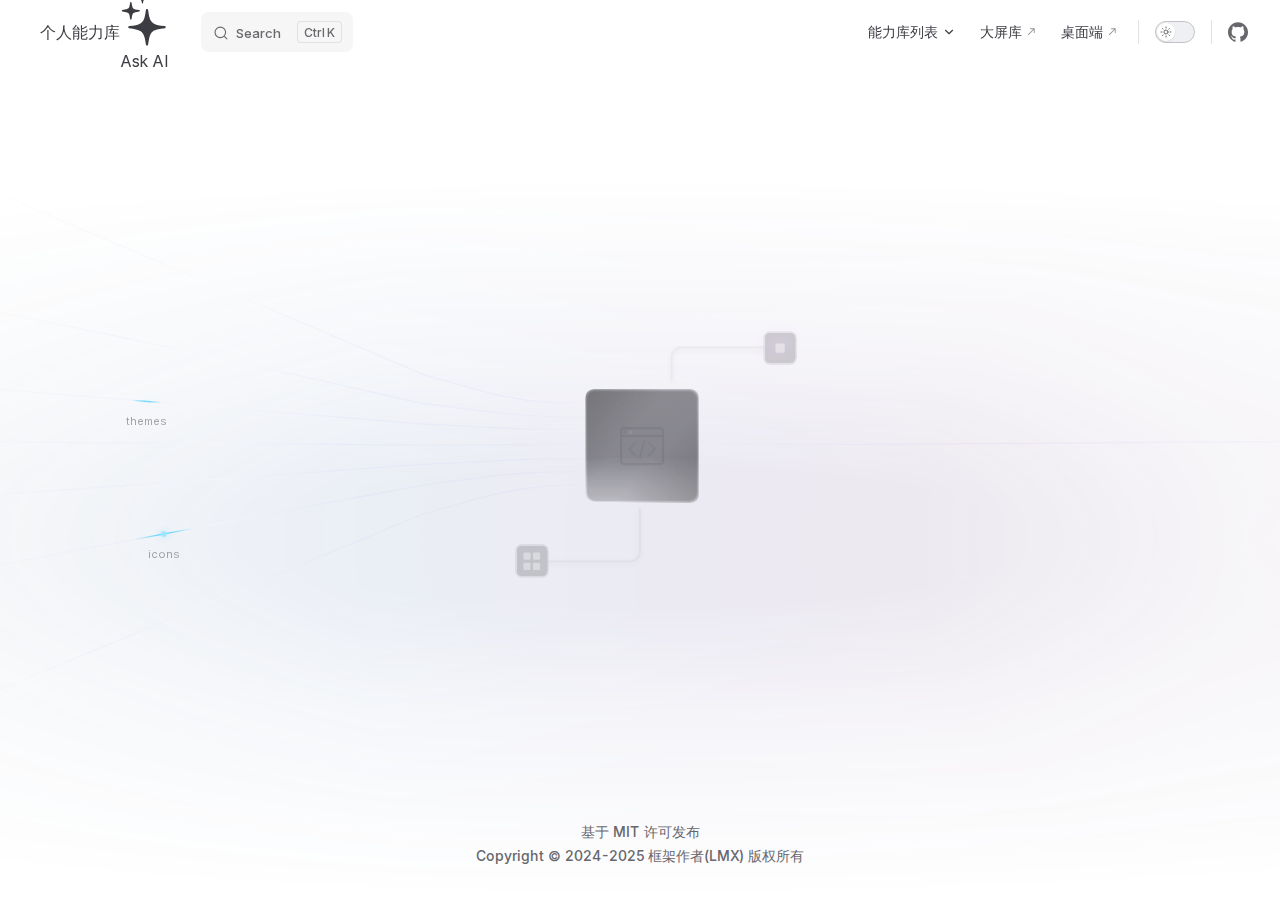
==== commit 4026d91a: "feat(docs): 完善文档说明" ====
--- a/index.html
+++ b/index.html
@@ -5,21 +5,21 @@
     <meta name="viewport" content="width=device-width,initial-scale=1">
     <title>个人能力库</title>
     <meta name="description" content="个人能力库">
-    <meta name="generator" content="VitePress v1.5.0">
-    <link rel="preload stylesheet" href="/assets/style.CXrpNLvt.css" as="style">
+    <meta name="generator" content="VitePress v1.6.3">
+    <link rel="preload stylesheet" href="/assets/style.BCDXTk3e.css" as="style">
     <link rel="preload stylesheet" href="/vp-icons.css" as="style">
     
-    <script type="module" src="/assets/app.ChmfJqCc.js"></script>
+    <script type="module" src="/assets/app.BFE-Avca.js"></script>
     <link rel="preload" href="/assets/inter-roman-latin.Di8DUHzh.woff2" as="font" type="font/woff2" crossorigin="">
-    <link rel="modulepreload" href="/assets/chunks/theme.CjpFydHB.js">
-    <link rel="modulepreload" href="/assets/chunks/framework.DFmQ4Ks4.js">
-    <link rel="modulepreload" href="/assets/index.md.DDzZhyaE.lean.js">
+    <link rel="modulepreload" href="/assets/chunks/theme.Dbdn0GH2.js">
+    <link rel="modulepreload" href="/assets/chunks/framework.DaYaf6i7.js">
+    <link rel="modulepreload" href="/assets/index.md.BtpIZjx6.lean.js">
     <script id="check-dark-mode">(()=>{const e=localStorage.getItem("vitepress-theme-appearance")||"auto",a=window.matchMedia("(prefers-color-scheme: dark)").matches;(!e||e==="auto"?a:e==="dark")&&document.documentElement.classList.add("dark")})();</script>
     <script id="check-mac-os">document.documentElement.classList.toggle("mac",/Mac|iPhone|iPod|iPad/i.test(navigator.platform));</script>
   </head>
   <body>
-    <div id="app"><div class="Layout" data-v-58679f7b><!--[--><!--]--><!--[--><span tabindex="-1" data-v-4b645358></span><a href="#VPContent" class="VPSkipLink visually-hidden" data-v-4b645358> Skip to content </a><!--]--><!----><header class="VPNav" data-v-58679f7b data-v-4ad07c63><div class="VPNavBar" data-v-4ad07c63 data-v-d808a392><div class="wrapper" data-v-d808a392><div class="container" data-v-d808a392><div class="title" data-v-d808a392><div class="VPNavBarTitle" data-v-d808a392 data-v-ee681127><a class="title" href="/" data-v-ee681127><!--[--><!--]--><!--[--><img class="VPImage logo" src="/favicon.ico" alt data-v-ea6d717b><!--]--><span data-v-ee681127>个人能力库</span><!--[--><!--]--></a></div></div><div class="content" data-v-d808a392><div class="content-body" data-v-d808a392><!--[--><!--]--><div class="VPNavBarSearch search" data-v-d808a392><!--[--><!----><div id="local-search"><button type="button" class="DocSearch DocSearch-Button" aria-label="Search"><span class="DocSearch-Button-Container"><span class="vp-icon DocSearch-Search-Icon"></span><span class="DocSearch-Button-Placeholder">Search</span></span><span class="DocSearch-Button-Keys"><kbd class="DocSearch-Button-Key"></kbd><kbd class="DocSearch-Button-Key">K</kbd></span></button></div><!--]--></div><nav aria-labelledby="main-nav-aria-label" class="VPNavBarMenu menu" data-v-d808a392 data-v-3002e2cb><span id="main-nav-aria-label" class="visually-hidden" data-v-3002e2cb> Main Navigation </span><!--[--><!--[--><div class="VPFlyout VPNavBarMenuGroup" data-v-3002e2cb data-v-5f0d3c1d><button type="button" class="button" aria-haspopup="true" aria-expanded="false" data-v-5f0d3c1d><span class="text" data-v-5f0d3c1d><!----><span data-v-5f0d3c1d>能力库列表</span><span class="vpi-chevron-down text-icon" data-v-5f0d3c1d></span></span></button><div class="menu" data-v-5f0d3c1d><div class="VPMenu" data-v-5f0d3c1d data-v-4cd0109b><div class="items" data-v-4cd0109b><!--[--><!--[--><div class="VPMenuLink" data-v-4cd0109b data-v-cf269909><a class="VPLink link vp-external-link-icon" href="https://requestforlmx.github.io/" target="_blank" rel="noreferrer" data-v-cf269909><!--[--><span data-v-cf269909>个人请求库</span><!--]--></a></div><!--]--><!--[--><div class="VPMenuLink" data-v-4cd0109b data-v-cf269909><a class="VPLink link vp-external-link-icon" href="https://platformforlmx.github.io/" target="_blank" rel="noreferrer" data-v-cf269909><!--[--><span data-v-cf269909>个人方法库</span><!--]--></a></div><!--]--><!--[--><div class="VPMenuLink" data-v-4cd0109b data-v-cf269909><a class="VPLink link vp-external-link-icon" href="https://uiforlmx.github.io/" target="_blank" rel="noreferrer" data-v-cf269909><!--[--><span data-v-cf269909>个人组件库</span><!--]--></a></div><!--]--><!--[--><div class="VPMenuLink" data-v-4cd0109b data-v-cf269909><a class="VPLink link vp-external-link-icon" href="https://adminforlmx.github.io/" target="_blank" rel="noreferrer" data-v-cf269909><!--[--><span data-v-cf269909>个人系统库</span><!--]--></a></div><!--]--><!--[--><div class="VPMenuLink" data-v-4cd0109b data-v-cf269909><a class="VPLink link vp-external-link-icon" href="https://blogforlmx.github.io/" target="_blank" rel="noreferrer" data-v-cf269909><!--[--><span data-v-cf269909>个人知识库</span><!--]--></a></div><!--]--><!--]--></div><!--[--><!--]--></div></div></div><!--]--><!--[--><a class="VPLink link vp-external-link-icon VPNavBarMenuLink" href="https://electronforlmx.github.io/" target="_blank" rel="noreferrer" tabindex="0" data-v-3002e2cb data-v-ca26a22a><!--[--><span data-v-ca26a22a>桌面端</span><!--]--></a><!--]--><!--]--></nav><!----><div class="VPNavBarAppearance appearance" data-v-d808a392 data-v-eb8bb046><button class="VPSwitch VPSwitchAppearance" type="button" role="switch" title aria-checked="false" data-v-eb8bb046 data-v-70b884c4 data-v-06b2def6><span class="check" data-v-06b2def6><span class="icon" data-v-06b2def6><!--[--><span class="vpi-sun sun" data-v-70b884c4></span><span class="vpi-moon moon" data-v-70b884c4></span><!--]--></span></span></button></div><div class="VPSocialLinks VPNavBarSocialLinks social-links" data-v-d808a392 data-v-6b9db631 data-v-b56ff07f><!--[--><a class="VPSocialLink no-icon" href aria-label="github" target="_blank" rel="noopener" data-v-b56ff07f data-v-a6471738><span class="vpi-social-github"></span></a><!--]--></div><div class="VPFlyout VPNavBarExtra extra" data-v-d808a392 data-v-4bb42931 data-v-5f0d3c1d><button type="button" class="button" aria-haspopup="true" aria-expanded="false" aria-label="extra navigation" data-v-5f0d3c1d><span class="vpi-more-horizontal icon" data-v-5f0d3c1d></span></button><div class="menu" data-v-5f0d3c1d><div class="VPMenu" data-v-5f0d3c1d data-v-4cd0109b><!----><!--[--><!--[--><!----><div class="group" data-v-4bb42931><div class="item appearance" data-v-4bb42931><p class="label" data-v-4bb42931>Appearance</p><div class="appearance-action" data-v-4bb42931><button class="VPSwitch VPSwitchAppearance" type="button" role="switch" title aria-checked="false" data-v-4bb42931 data-v-70b884c4 data-v-06b2def6><span class="check" data-v-06b2def6><span class="icon" data-v-06b2def6><!--[--><span class="vpi-sun sun" data-v-70b884c4></span><span class="vpi-moon moon" data-v-70b884c4></span><!--]--></span></span></button></div></div></div><div class="group" data-v-4bb42931><div class="item social-links" data-v-4bb42931><div class="VPSocialLinks social-links-list" data-v-4bb42931 data-v-b56ff07f><!--[--><a class="VPSocialLink no-icon" href aria-label="github" target="_blank" rel="noopener" data-v-b56ff07f data-v-a6471738><span class="vpi-social-github"></span></a><!--]--></div></div></div><!--]--><!--]--></div></div></div><!--[--><!--]--><button type="button" class="VPNavBarHamburger hamburger" aria-label="mobile navigation" aria-expanded="false" aria-controls="VPNavScreen" data-v-d808a392 data-v-41c3721a><span class="container" data-v-41c3721a><span class="top" data-v-41c3721a></span><span class="middle" data-v-41c3721a></span><span class="bottom" data-v-41c3721a></span></span></button></div></div></div></div><div class="divider" data-v-d808a392><div class="divider-line" data-v-d808a392></div></div></div><!----></header><!----><!----><div class="VPContent is-home" id="VPContent" data-v-58679f7b data-v-8275289e><div class="VPHome" data-v-8275289e data-v-690926f8><!--[--><!--]--><!----><!--[--><!--]--><!--[--><!--]--><!----><!--[--><!--]--><div style="position:relative;" data-v-690926f8><div><!--[--><div class="hero__diagram" id="hero-diagram" data-v-35426c3f><svg xmlns="http://www.w3.org/2000/svg" width="844" height="644" viewbox="0 0 844 644" fill="none" class="input-lines" data-v-35426c3f data-v-5fb15fbd><!--[--><g data-v-5fb15fbd><path d="M843.505 284.659L752.638 284.659C718.596 284.659 684.866 280.049 653.251 271.077L598.822 255.629L0.675021 1.00011" stroke="url(#base_gradient)" stroke-width="1.2" style="opacity:0.8;" data-v-5fb15fbd></path><g data-v-5fb15fbd data-v-60f8eded><path d="M843.505 284.659L752.638 284.659C718.596 284.659 684.866 280.049 653.251 271.077L598.822 255.629L0.675021 1.00011" stroke="url(#glow_gradient_0.78xwfkjltn7)" stroke-width="1.2" mask="url(#glow_mask_0.78xwfkjltn7)" class="svg-path" data-v-60f8eded></path><!----><!----><defs data-v-60f8eded><mask id="glow_mask_0.78xwfkjltn7" data-v-60f8eded><path d="M843.505 284.659L752.638 284.659C718.596 284.659 684.866 280.049 653.251 271.077L598.822 255.629L0.675021 1.00011" fill="black" data-v-60f8eded></path><circle cx="0" cy="0" r="0" fill="white" data-v-60f8eded></circle></mask><radialGradient id="glow_gradient_0.78xwfkjltn7" cx="0" cy="0" r="0" gradientUnits="userSpaceOnUse" data-v-60f8eded><stop offset="0%" stop-opacity="1" data-v-60f8eded></stop><stop offset="100%" stop-opacity="0" data-v-60f8eded></stop></radialGradient></defs></g></g><g data-v-5fb15fbd><path d="M843.505 298.181L724.342 297.36C708.881 297.36 693.45 296.409 678.22 294.518L598.822 284.659C592.82 284.659 200.538 190.002 0.675028 164.892" stroke="url(#base_gradient)" stroke-width="1.2" style="opacity:0.8;" data-v-5fb15fbd></path><g data-v-5fb15fbd data-v-60f8eded><path d="M843.505 298.181L724.342 297.36C708.881 297.36 693.45 296.409 678.22 294.518L598.822 284.659C592.82 284.659 200.538 190.002 0.675028 164.892" stroke="url(#glow_gradient_0.rctspkf7ki)" stroke-width="1.2" mask="url(#glow_mask_0.rctspkf7ki)" class="svg-path" data-v-60f8eded></path><!----><!----><defs data-v-60f8eded><mask id="glow_mask_0.rctspkf7ki" data-v-60f8eded><path d="M843.505 298.181L724.342 297.36C708.881 297.36 693.45 296.409 678.22 294.518L598.822 284.659C592.82 284.659 200.538 190.002 0.675028 164.892" fill="black" data-v-60f8eded></path><circle cx="0" cy="0" r="0" fill="white" data-v-60f8eded></circle></mask><radialGradient id="glow_gradient_0.rctspkf7ki" cx="0" cy="0" r="0" gradientUnits="userSpaceOnUse" data-v-60f8eded><stop offset="0%" stop-opacity="1" data-v-60f8eded></stop><stop offset="100%" stop-opacity="0" data-v-60f8eded></stop></radialGradient></defs></g></g><g data-v-5fb15fbd><path d="M843.505 311.703L701.108 310.061L598.822 305.136L0.675049 256.071" stroke="url(#base_gradient)" stroke-width="1.2" style="opacity:0.8;" data-v-5fb15fbd></path><g data-v-5fb15fbd data-v-60f8eded><path d="M843.505 311.703L701.108 310.061L598.822 305.136L0.675049 256.071" stroke="url(#glow_gradient_0.m8p031u48j)" stroke-width="1.2" mask="url(#glow_mask_0.m8p031u48j)" class="svg-path" data-v-60f8eded></path><!----><!----><defs data-v-60f8eded><mask id="glow_mask_0.m8p031u48j" data-v-60f8eded><path d="M843.505 311.703L701.108 310.061L598.822 305.136L0.675049 256.071" fill="black" data-v-60f8eded></path><circle cx="0" cy="0" r="0" fill="white" data-v-60f8eded></circle></mask><radialGradient id="glow_gradient_0.m8p031u48j" cx="0" cy="0" r="0" gradientUnits="userSpaceOnUse" data-v-60f8eded><stop offset="0%" stop-opacity="1" data-v-60f8eded></stop><stop offset="100%" stop-opacity="0" data-v-60f8eded></stop></radialGradient></defs></g></g><g data-v-5fb15fbd><path d="M843.505 325.224L598.822 326.002L0.675049 321.858" stroke="url(#base_gradient)" stroke-width="1.2" style="opacity:0.8;" data-v-5fb15fbd></path><g data-v-5fb15fbd data-v-60f8eded><path d="M843.505 325.224L598.822 326.002L0.675049 321.858" stroke="url(#glow_gradient_0.fyq1xb3yy6h)" stroke-width="1.2" mask="url(#glow_mask_0.fyq1xb3yy6h)" class="svg-path" data-v-60f8eded></path><!----><!----><defs data-v-60f8eded><mask id="glow_mask_0.fyq1xb3yy6h" data-v-60f8eded><path d="M843.505 325.224L598.822 326.002L0.675049 321.858" fill="black" data-v-60f8eded></path><circle cx="0" cy="0" r="0" fill="white" data-v-60f8eded></circle></mask><radialGradient id="glow_gradient_0.fyq1xb3yy6h" cx="0" cy="0" r="0" gradientUnits="userSpaceOnUse" data-v-60f8eded><stop offset="0%" stop-opacity="1" data-v-60f8eded></stop><stop offset="100%" stop-opacity="0" data-v-60f8eded></stop></radialGradient></defs></g></g><g data-v-5fb15fbd><path d="M843.505 338.746L701.108 340.388L598.822 345.442L0.675038 387.646" stroke="url(#base_gradient)" stroke-width="1.2" style="opacity:0.8;" data-v-5fb15fbd></path><g data-v-5fb15fbd data-v-60f8eded><path d="M843.505 338.746L701.108 340.388L598.822 345.442L0.675038 387.646" stroke="url(#glow_gradient_0.v5hryi88hu)" stroke-width="1.2" mask="url(#glow_mask_0.v5hryi88hu)" class="svg-path" data-v-60f8eded></path><!----><!----><defs data-v-60f8eded><mask id="glow_mask_0.v5hryi88hu" data-v-60f8eded><path d="M843.505 338.746L701.108 340.388L598.822 345.442L0.675038 387.646" fill="black" data-v-60f8eded></path><circle cx="0" cy="0" r="0" fill="white" data-v-60f8eded></circle></mask><radialGradient id="glow_gradient_0.v5hryi88hu" cx="0" cy="0" r="0" gradientUnits="userSpaceOnUse" data-v-60f8eded><stop offset="0%" stop-opacity="1" data-v-60f8eded></stop><stop offset="100%" stop-opacity="0" data-v-60f8eded></stop></radialGradient></defs></g></g><g data-v-5fb15fbd><path d="M843.505 352.268L724.342 353.088C708.881 353.088 693.45 354.039 678.22 355.93L598.822 365.789L0.675067 478.825" stroke="url(#base_gradient)" stroke-width="1.2" style="opacity:0.8;" data-v-5fb15fbd></path><g data-v-5fb15fbd data-v-60f8eded><path d="M843.505 352.268L724.342 353.088C708.881 353.088 693.45 354.039 678.22 355.93L598.822 365.789L0.675067 478.825" stroke="url(#glow_gradient_0.tvez25w1aw)" stroke-width="1.2" mask="url(#glow_mask_0.tvez25w1aw)" class="svg-path" data-v-60f8eded></path><!----><!----><defs data-v-60f8eded><mask id="glow_mask_0.tvez25w1aw" data-v-60f8eded><path d="M843.505 352.268L724.342 353.088C708.881 353.088 693.45 354.039 678.22 355.93L598.822 365.789L0.675067 478.825" fill="black" data-v-60f8eded></path><circle cx="0" cy="0" r="0" fill="white" data-v-60f8eded></circle></mask><radialGradient id="glow_gradient_0.tvez25w1aw" cx="0" cy="0" r="0" gradientUnits="userSpaceOnUse" data-v-60f8eded><stop offset="0%" stop-opacity="1" data-v-60f8eded></stop><stop offset="100%" stop-opacity="0" data-v-60f8eded></stop></radialGradient></defs></g></g><g data-v-5fb15fbd><path d="M843.505 365.789L752.638 365.789C718.596 365.789 684.866 370.399 653.251 379.372L598.822 394.82L0.675049 642.717" stroke="url(#base_gradient)" stroke-width="1.2" style="opacity:0.8;" data-v-5fb15fbd></path><g data-v-5fb15fbd data-v-60f8eded><path d="M843.505 365.789L752.638 365.789C718.596 365.789 684.866 370.399 653.251 379.372L598.822 394.82L0.675049 642.717" stroke="url(#glow_gradient_0.7p6nf1x56va)" stroke-width="1.2" mask="url(#glow_mask_0.7p6nf1x56va)" class="svg-path" data-v-60f8eded></path><!----><!----><defs data-v-60f8eded><mask id="glow_mask_0.7p6nf1x56va" data-v-60f8eded><path d="M843.505 365.789L752.638 365.789C718.596 365.789 684.866 370.399 653.251 379.372L598.822 394.82L0.675049 642.717" fill="black" data-v-60f8eded></path><circle cx="0" cy="0" r="0" fill="white" data-v-60f8eded></circle></mask><radialGradient id="glow_gradient_0.7p6nf1x56va" cx="0" cy="0" r="0" gradientUnits="userSpaceOnUse" data-v-60f8eded><stop offset="0%" stop-opacity="1" data-v-60f8eded></stop><stop offset="100%" stop-opacity="0" data-v-60f8eded></stop></radialGradient></defs></g></g><!--]--><defs data-v-5fb15fbd><linearGradient id="base_gradient" x1="88.1032" y1="324.167" x2="843.505" y2="324.167" gradientUnits="userSpaceOnUse" data-v-5fb15fbd><stop offset="0" stop-color="#c6caff" stop-opacity="0" data-v-5fb15fbd></stop><stop offset="0.2" stop-color="#c6caff" stop-opacity="0.1" data-v-5fb15fbd></stop><stop offset="0.4" stop-color="white" stop-opacity="0.4" data-v-5fb15fbd></stop><stop offset="0.6" stop-color="#c6caff" stop-opacity="0.2" data-v-5fb15fbd></stop><stop offset="0.8" stop-color="#c6caff" stop-opacity="0.2" data-v-5fb15fbd></stop><stop offset="0.9" stop-color="#c6caff" stop-opacity="0" data-v-5fb15fbd></stop></linearGradient></defs></svg><svg xmlns="http://www.w3.org/2000/svg" width="844" height="80" viewbox="0 0 844 40" fill="none" class="output-line" style="opacity:0.8;" data-v-35426c3f data-v-a9bea642><path d="M843.463 1.3315L245.316 5.47507L0.633077 4.69725" stroke="url(#output_gradient)" stroke-width="1.2" data-v-a9bea642></path><!--[--><g data-v-a9bea642><g data-v-a9bea642 data-v-60f8eded><path d="M843.463 1.3315L245.316 5.47507L0.633077 4.69725" stroke="url(#glow_gradient_0.pfqhmhbv2hn)" stroke-width="1.2" mask="url(#glow_mask_0.pfqhmhbv2hn)" class="svg-path" data-v-60f8eded></path><circle cx="0" cy="0" r="0" fill="#d499ff" class="circle-dot" style="--dot-color: #d499ff" data-v-60f8eded></circle><text x="0" y="15" fill="#a3a3a3" font-family="Inter, sans-serif" font-size="11px" font-style="normal" font-weight="400" text-anchor="middle" alignment-baseline="hanging" class="label" data-v-60f8eded>ui库</text><defs data-v-60f8eded><mask id="glow_mask_0.pfqhmhbv2hn" data-v-60f8eded><path d="M843.463 1.3315L245.316 5.47507L0.633077 4.69725" fill="black" data-v-60f8eded></path><circle cx="0" cy="0" r="0" fill="white" data-v-60f8eded></circle></mask><radialGradient id="glow_gradient_0.pfqhmhbv2hn" cx="0" cy="0" r="0" gradientUnits="userSpaceOnUse" data-v-60f8eded><stop offset="0%" stop-color="#BD34FE" stop-opacity="1" data-v-60f8eded></stop><stop offset="100%" stop-color="#BD34FE" stop-opacity="0" data-v-60f8eded></stop></radialGradient></defs></g></g><g data-v-a9bea642><g data-v-a9bea642 data-v-60f8eded><path d="M843.463 1.3315L245.316 5.47507L0.633077 4.69725" stroke="url(#glow_gradient_0.f2t2ti6lv1)" stroke-width="1.2" mask="url(#glow_mask_0.f2t2ti6lv1)" class="svg-path" data-v-60f8eded></path><circle cx="0" cy="0" r="0" fill="#d499ff" class="circle-dot" style="--dot-color: #d499ff" data-v-60f8eded></circle><text x="0" y="15" fill="#a3a3a3" font-family="Inter, sans-serif" font-size="11px" font-style="normal" font-weight="400" text-anchor="middle" alignment-baseline="hanging" class="label" data-v-60f8eded>platform库</text><defs data-v-60f8eded><mask id="glow_mask_0.f2t2ti6lv1" data-v-60f8eded><path d="M843.463 1.3315L245.316 5.47507L0.633077 4.69725" fill="black" data-v-60f8eded></path><circle cx="0" cy="0" r="0" fill="white" data-v-60f8eded></circle></mask><radialGradient id="glow_gradient_0.f2t2ti6lv1" cx="0" cy="0" r="0" gradientUnits="userSpaceOnUse" data-v-60f8eded><stop offset="0%" stop-color="#BD34FE" stop-opacity="1" data-v-60f8eded></stop><stop offset="100%" stop-color="#BD34FE" stop-opacity="0" data-v-60f8eded></stop></radialGradient></defs></g></g><g data-v-a9bea642><g data-v-a9bea642 data-v-60f8eded><path d="M843.463 1.3315L245.316 5.47507L0.633077 4.69725" stroke="url(#glow_gradient_0.aeak15zm73)" stroke-width="1.2" mask="url(#glow_mask_0.aeak15zm73)" class="svg-path" data-v-60f8eded></path><circle cx="0" cy="0" r="0" fill="#d499ff" class="circle-dot" style="--dot-color: #d499ff" data-v-60f8eded></circle><text x="0" y="15" fill="#a3a3a3" font-family="Inter, sans-serif" font-size="11px" font-style="normal" font-weight="400" text-anchor="middle" alignment-baseline="hanging" class="label" data-v-60f8eded>request库</text><defs data-v-60f8eded><mask id="glow_mask_0.aeak15zm73" data-v-60f8eded><path d="M843.463 1.3315L245.316 5.47507L0.633077 4.69725" fill="black" data-v-60f8eded></path><circle cx="0" cy="0" r="0" fill="white" data-v-60f8eded></circle></mask><radialGradient id="glow_gradient_0.aeak15zm73" cx="0" cy="0" r="0" gradientUnits="userSpaceOnUse" data-v-60f8eded><stop offset="0%" stop-color="#BD34FE" stop-opacity="1" data-v-60f8eded></stop><stop offset="100%" stop-color="#BD34FE" stop-opacity="0" data-v-60f8eded></stop></radialGradient></defs></g></g><g data-v-a9bea642><g data-v-a9bea642 data-v-60f8eded><path d="M843.463 1.3315L245.316 5.47507L0.633077 4.69725" stroke="url(#glow_gradient_0.9gi2sq3fnpl)" stroke-width="1.2" mask="url(#glow_mask_0.9gi2sq3fnpl)" class="svg-path" data-v-60f8eded></path><circle cx="0" cy="0" r="0" fill="#d499ff" class="circle-dot" style="--dot-color: #d499ff" data-v-60f8eded></circle><text x="0" y="15" fill="#a3a3a3" font-family="Inter, sans-serif" font-size="11px" font-style="normal" font-weight="400" text-anchor="middle" alignment-baseline="hanging" class="label" data-v-60f8eded>admin库</text><defs data-v-60f8eded><mask id="glow_mask_0.9gi2sq3fnpl" data-v-60f8eded><path d="M843.463 1.3315L245.316 5.47507L0.633077 4.69725" fill="black" data-v-60f8eded></path><circle cx="0" cy="0" r="0" fill="white" data-v-60f8eded></circle></mask><radialGradient id="glow_gradient_0.9gi2sq3fnpl" cx="0" cy="0" r="0" gradientUnits="userSpaceOnUse" data-v-60f8eded><stop offset="0%" stop-color="#BD34FE" stop-opacity="1" data-v-60f8eded></stop><stop offset="100%" stop-color="#BD34FE" stop-opacity="0" data-v-60f8eded></stop></radialGradient></defs></g></g><!--]--><defs data-v-a9bea642><linearGradient id="output_gradient" gradientUnits="userSpaceOnUse" data-v-a9bea642><stop offset="0.1" stop-color="#E0C8FF" stop-opacity="0" data-v-a9bea642></stop><stop offset="0.4" stop-color="#E0C8FF" stop-opacity="0.4" data-v-a9bea642></stop><stop offset="1" stop-color="#E0C8FF" stop-opacity="0" data-v-a9bea642></stop></linearGradient></defs></svg><!--[--><svg width="142" height="82" viewBox="0 0 142 82" fill="none" xmlns="http://www.w3.org/2000/svg" class="blue-indicator" data-v-87c86809><g opacity="0.2" filter="url(#filter0_d_1_2)" data-v-87c86809><path fill-rule="evenodd" clip-rule="evenodd" d="M136.073 3V45.1271C136.073 51.5014 130.905 56.6688 124.531 56.6688H40.2769V54.3604H124.531C129.63 54.3604 133.764 50.2265 133.764 45.1271V3H136.073Z" fill="#0D0D0D" data-v-87c86809></path><path d="M136.361 3V2.71146H136.073H133.764H133.476V3V45.1271C133.476 50.0672 129.471 54.0719 124.531 54.0719H40.2769H39.9883V54.3604V56.6688V56.9573H40.2769H124.531C131.065 56.9573 136.361 51.6607 136.361 45.1271V3Z" stroke="#404040" stroke-width="0.577083" data-v-87c86809></path></g><g filter="url(#filter1_i_1_2)" data-v-87c86809><rect x="12" y="69.9419" width="30.0083" height="30.0083" rx="5.01812" transform="rotate(-90 12 69.9419)" fill="#1F1F1F" data-v-87c86809></rect></g><rect x="12" y="69.9419" width="30.0083" height="30.0083" rx="5.01812" transform="rotate(-90 12 69.9419)" stroke="#2C2C2C" stroke-opacity="0.4" stroke-width="3.75141" data-v-87c86809></rect><path d="M18.4048 57.9946C18.4048 57.3366 18.9382 56.8032 19.5961 56.8032H24.3614C25.0194 56.8032 25.5528 57.3366 25.5528 57.9946V62.7599C25.5528 63.4179 25.0194 63.9512 24.3614 63.9512H19.5961C18.9382 63.9512 18.4048 63.4179 18.4048 62.7599V57.9946Z" fill="#41D1FF" style="display:none;" data-v-87c86809></path><path d="M18.4048 57.9946C18.4048 57.3366 18.9382 56.8032 19.5961 56.8032H24.3614C25.0194 56.8032 25.5528 57.3366 25.5528 57.9946V62.7599C25.5528 63.4179 25.0194 63.9512 24.3614 63.9512H19.5961C18.9382 63.9512 18.4048 63.4179 18.4048 62.7599V57.9946Z" fill="white" fill-opacity="0.5" data-v-87c86809></path><path d="M27.9354 57.9946C27.9354 57.3366 28.4688 56.8032 29.1268 56.8032H33.8921C34.5501 56.8032 35.0834 57.3366 35.0834 57.9946V62.7599C35.0834 63.4179 34.5501 63.9512 33.8921 63.9512H29.1268C28.4688 63.9512 27.9354 63.4179 27.9354 62.7599V57.9946Z" fill="#41D1FF" style="display:none;" data-v-87c86809></path><path d="M27.9354 57.9946C27.9354 57.3366 28.4688 56.8032 29.1268 56.8032H33.8921C34.5501 56.8032 35.0834 57.3366 35.0834 57.9946V62.7599C35.0834 63.4179 34.5501 63.9512 33.8921 63.9512H29.1268C28.4688 63.9512 27.9354 63.4179 27.9354 62.7599V57.9946Z" fill="white" fill-opacity="0.5" data-v-87c86809></path><path d="M27.9354 47.6694C27.9354 47.0114 28.4688 46.478 29.1268 46.478H33.8921C34.5501 46.478 35.0834 47.0114 35.0834 47.6694V52.4347C35.0834 53.0926 34.5501 53.626 33.8921 53.626H29.1268C28.4688 53.626 27.9354 53.0926 27.9354 52.4347V47.6694Z" fill="#41D1FF" style="display:none;" data-v-87c86809></path><path d="M27.9354 47.6694C27.9354 47.0114 28.4688 46.478 29.1268 46.478H33.8921C34.5501 46.478 35.0834 47.0114 35.0834 47.6694V52.4347C35.0834 53.0926 34.5501 53.626 33.8921 53.626H29.1268C28.4688 53.626 27.9354 53.0926 27.9354 52.4347V47.6694Z" fill="white" fill-opacity="0.5" data-v-87c86809></path><path d="M18.4048 47.6694C18.4048 47.0114 18.9382 46.478 19.5961 46.478H24.3614C25.0194 46.478 25.5528 47.0114 25.5528 47.6694V52.4347C25.5528 53.0926 25.0194 53.626 24.3614 53.626H19.5961C18.9382 53.626 18.4048 53.0926 18.4048 52.4347V47.6694Z" fill="#41D1FF" style="display:none;" data-v-87c86809></path><path d="M18.4048 47.6694C18.4048 47.0114 18.9382 46.478 19.5961 46.478H24.3614C25.0194 46.478 25.5528 47.0114 25.5528 47.6694V52.4347C25.5528 53.0926 25.0194 53.626 24.3614 53.626H19.5961C18.9382 53.626 18.4048 53.0926 18.4048 52.4347V47.6694Z" fill="white" fill-opacity="0.5" data-v-87c86809></path><g filter="url(#filter2_f_1_2)" style="display:none;" data-v-87c86809><path d="M18.4048 57.9946C18.4048 57.3366 18.9382 56.8032 19.5961 56.8032H24.3614C25.0194 56.8032 25.5528 57.3366 25.5528 57.9946V62.7599C25.5528 63.4179 25.0194 63.9512 24.3614 63.9512H19.5961C18.9382 63.9512 18.4048 63.4179 18.4048 62.7599V57.9946Z" fill="#41D1FF" data-v-87c86809></path><path d="M27.9354 57.9946C27.9354 57.3366 28.4688 56.8032 29.1268 56.8032H33.8921C34.5501 56.8032 35.0834 57.3366 35.0834 57.9946V62.7599C35.0834 63.4179 34.5501 63.9512 33.8921 63.9512H29.1268C28.4688 63.9512 27.9354 63.4179 27.9354 62.7599V57.9946Z" fill="#41D1FF" data-v-87c86809></path><path d="M27.9354 47.6694C27.9354 47.0114 28.4688 46.478 29.1268 46.478H33.8921C34.5501 46.478 35.0834 47.0114 35.0834 47.6694V52.4347C35.0834 53.0926 34.5501 53.626 33.8921 53.626H29.1268C28.4688 53.626 27.9354 53.0926 27.9354 52.4347V47.6694Z" fill="#41D1FF" data-v-87c86809></path></g><defs data-v-87c86809><filter id="filter0_d_1_2" x="35.0831" y="0.114583" width="106.183" height="64.0563" filterUnits="userSpaceOnUse" color-interpolation-filters="sRGB" data-v-87c86809><feFlood flood-opacity="0" result="BackgroundImageFix" data-v-87c86809></feFlood><feColorMatrix in="SourceAlpha" type="matrix" values="0 0 0 0 0 0 0 0 0 0 0 0 0 0 0 0 0 0 127 0" result="hardAlpha" data-v-87c86809></feColorMatrix><feOffset dy="2.30833" data-v-87c86809></feOffset><feGaussianBlur stdDeviation="2.30833" data-v-87c86809></feGaussianBlur><feComposite in2="hardAlpha" operator="out" data-v-87c86809></feComposite><feColorMatrix type="matrix" values="0 0 0 0 0 0 0 0 0 0 0 0 0 0 0 0 0 0 0.65 0" data-v-87c86809></feColorMatrix><feBlend mode="normal" in2="BackgroundImageFix" result="effect1_dropShadow_1_2" data-v-87c86809></feBlend><feBlend mode="normal" in="SourceGraphic" in2="effect1_dropShadow_1_2" result="shape" data-v-87c86809></feBlend></filter><filter id="filter1_i_1_2" x="10.1243" y="38.0579" width="33.7597" height="33.7597" filterUnits="userSpaceOnUse" color-interpolation-filters="sRGB" data-v-87c86809><feFlood flood-opacity="0" result="BackgroundImageFix" data-v-87c86809></feFlood><feBlend mode="normal" in="SourceGraphic" in2="BackgroundImageFix" result="shape" data-v-87c86809></feBlend><feColorMatrix in="SourceAlpha" type="matrix" values="0 0 0 0 0 0 0 0 0 0 0 0 0 0 0 0 0 0 127 0" result="hardAlpha" data-v-87c86809></feColorMatrix><feOffset data-v-87c86809></feOffset><feGaussianBlur stdDeviation="2.30833" data-v-87c86809></feGaussianBlur><feComposite in2="hardAlpha" operator="arithmetic" k2="-1" k3="1" data-v-87c86809></feComposite><feColorMatrix type="matrix" values="0 0 0 0 0 0 0 0 0 0 0 0 0 0 0 0 0 0 0.85 0" data-v-87c86809></feColorMatrix><feBlend mode="normal" in2="shape" result="effect1_innerShadow_1_2" data-v-87c86809></feBlend></filter><filter id="filter2_f_1_2" x="0.802473" y="28.8757" width="51.8833" height="52.6778" filterUnits="userSpaceOnUse" color-interpolation-filters="sRGB" data-v-87c86809><feFlood flood-opacity="0" result="BackgroundImageFix" data-v-87c86809></feFlood><feBlend mode="normal" in="SourceGraphic" in2="BackgroundImageFix" result="shape" data-v-87c86809></feBlend><feGaussianBlur stdDeviation="8.80116" result="effect1_foregroundBlur_1_2" data-v-87c86809></feGaussianBlur></filter></defs></svg><div class="blue-glow" data-v-87c86809></div><!--]--><!--[--><svg width="141" height="67" viewBox="0 0 141 67" fill="none" xmlns="http://www.w3.org/2000/svg" class="pink-indicator" data-v-b602f04f><g opacity="0.2" filter="url(#filter0_d_1_8)" data-v-b602f04f><path fill-rule="evenodd" clip-rule="evenodd" d="M5.48397 58.9922L5.48397 36.8651C5.48397 30.4908 10.6514 25.3234 17.0256 25.3234L101.28 25.3234L101.28 27.6318L17.0256 27.6318C11.9262 27.6318 7.7923 31.7657 7.7923 36.8651L7.7923 58.9922L5.48397 58.9922Z" fill="#0D0D0D" data-v-b602f04f></path><path d="M5.19543 58.9922L5.19543 59.2807L5.48397 59.2807L7.79231 59.2807L8.08085 59.2807L8.08085 58.9922L8.08085 36.8651C8.08085 31.925 12.0856 27.9203 17.0256 27.9203L101.28 27.9203L101.568 27.9203L101.568 27.6318L101.568 25.3234L101.568 25.0349L101.28 25.0349L17.0256 25.0349C10.492 25.0349 5.19542 30.3315 5.19543 36.8651L5.19543 58.9922Z" stroke="#404040" stroke-width="0.577083" data-v-b602f04f></path></g><g filter="url(#filter1_i_1_8)" data-v-b602f04f><rect x="130.134" y="12.0518" width="30.0083" height="30.0083" rx="5.01812" transform="rotate(90 130.134 12.0518)" fill="#1F1F1F" data-v-b602f04f></rect></g><rect x="130.134" y="12.0518" width="30.0083" height="30.0083" rx="5.01812" transform="rotate(90 130.134 12.0518)" stroke="#2C2C2C" stroke-opacity="0.4" stroke-width="3.75141" data-v-b602f04f></rect><g filter="url(#filter2_f_1_8)" data-v-b602f04f><path d="M123.152 23.9976C123.152 24.6556 122.619 25.1889 121.961 25.1889L117.196 25.1889C116.538 25.1889 116.004 24.6556 116.004 23.9976L116.004 19.2323C116.004 18.5743 116.538 18.041 117.196 18.041L121.961 18.041C122.619 18.041 123.152 18.5743 123.152 19.2323L123.152 23.9976Z" fill="#BD34FE" data-v-b602f04f></path><path d="M113.622 23.9976C113.622 24.6556 113.088 25.1889 112.43 25.1889L107.665 25.1889C107.007 25.1889 106.474 24.6556 106.474 23.9976L106.474 19.2323C106.474 18.5743 107.007 18.041 107.665 18.041L112.43 18.041C113.088 18.041 113.622 18.5743 113.622 19.2323L113.622 23.9976Z" fill="#BD34FE" data-v-b602f04f></path><path d="M113.622 34.3228C113.622 34.9808 113.088 35.5142 112.43 35.5142L107.665 35.5142C107.007 35.5142 106.474 34.9808 106.474 34.3228L106.474 29.5575C106.474 28.8996 107.007 28.3662 107.665 28.3662L112.43 28.3662C113.088 28.3662 113.622 28.8996 113.622 29.5575L113.622 34.3228Z" fill="#BD34FE" data-v-b602f04f></path></g><rect x="110.513" y="22.439" width="9.23333" height="9.23333" rx="1.15417" fill="#BD34FE" style="display:none;" data-v-b602f04f></rect><rect x="110.513" y="22.439" width="9.23333" height="9.23333" rx="1.15417" fill="white" fill-opacity="0.5" data-v-b602f04f></rect><g filter="url(#filter3_f_1_8)" data-v-b602f04f><rect x="108.205" y="20.1309" width="13.85" height="13.85" rx="1.73125" fill="#BD34FE" fill-opacity="0.5" style="display:none;" data-v-b602f04f></rect></g><defs data-v-b602f04f><filter id="filter0_d_1_8" x="0.290218" y="22.438" width="106.183" height="44.0563" filterUnits="userSpaceOnUse" color-interpolation-filters="sRGB" data-v-b602f04f><feFlood flood-opacity="0" result="BackgroundImageFix" data-v-b602f04f></feFlood><feColorMatrix in="SourceAlpha" type="matrix" values="0 0 0 0 0 0 0 0 0 0 0 0 0 0 0 0 0 0 127 0" result="hardAlpha" data-v-b602f04f></feColorMatrix><feOffset dy="2.30833" data-v-b602f04f></feOffset><feGaussianBlur stdDeviation="2.30833" data-v-b602f04f></feGaussianBlur><feComposite in2="hardAlpha" operator="out" data-v-b602f04f></feComposite><feColorMatrix type="matrix" values="0 0 0 0 0 0 0 0 0 0 0 0 0 0 0 0 0 0 0.65 0" data-v-b602f04f></feColorMatrix><feBlend mode="normal" in2="BackgroundImageFix" result="effect1_dropShadow_1_8" data-v-b602f04f></feBlend><feBlend mode="normal" in="SourceGraphic" in2="effect1_dropShadow_1_8" result="shape" data-v-b602f04f></feBlend></filter><filter id="filter1_i_1_8" x="98.2503" y="10.1761" width="33.7597" height="33.7597" filterUnits="userSpaceOnUse" color-interpolation-filters="sRGB" data-v-b602f04f><feFlood flood-opacity="0" result="BackgroundImageFix" data-v-b602f04f></feFlood><feBlend mode="normal" in="SourceGraphic" in2="BackgroundImageFix" result="shape" data-v-b602f04f></feBlend><feColorMatrix in="SourceAlpha" type="matrix" values="0 0 0 0 0 0 0 0 0 0 0 0 0 0 0 0 0 0 127 0" result="hardAlpha" data-v-b602f04f></feColorMatrix><feOffset data-v-b602f04f></feOffset><feGaussianBlur stdDeviation="2.30833" data-v-b602f04f></feGaussianBlur><feComposite in2="hardAlpha" operator="arithmetic" k2="-1" k3="1" data-v-b602f04f></feComposite><feColorMatrix type="matrix" values="0 0 0 0 0 0 0 0 0 0 0 0 0 0 0 0 0 0 0.85 0" data-v-b602f04f></feColorMatrix><feBlend mode="normal" in2="shape" result="effect1_innerShadow_1_8" data-v-b602f04f></feBlend></filter><filter id="filter2_f_1_8" x="88.8714" y="0.438646" width="51.8833" height="52.6778" filterUnits="userSpaceOnUse" color-interpolation-filters="sRGB" data-v-b602f04f><feFlood flood-opacity="0" result="BackgroundImageFix" data-v-b602f04f></feFlood><feBlend mode="normal" in="SourceGraphic" in2="BackgroundImageFix" result="shape" data-v-b602f04f></feBlend><feGaussianBlur stdDeviation="8.80116" result="effect1_foregroundBlur_1_8" data-v-b602f04f></feGaussianBlur></filter><filter id="filter3_f_1_8" x="96.6634" y="8.58919" width="36.9333" height="36.9333" filterUnits="userSpaceOnUse" color-interpolation-filters="sRGB" data-v-b602f04f><feFlood flood-opacity="0" result="BackgroundImageFix" data-v-b602f04f></feFlood><feBlend mode="normal" in="SourceGraphic" in2="BackgroundImageFix" result="shape" data-v-b602f04f></feBlend><feGaussianBlur stdDeviation="5.77083" result="effect1_foregroundBlur_1_8" data-v-b602f04f></feGaussianBlur></filter></defs></svg><div class="pink-glow" data-v-b602f04f></div><!--]--><div class="vite-chip" data-v-35426c3f><div class="vite-chip__background" data-v-35426c3f><div class="vite-chip__border" data-v-35426c3f></div><div class="vite-chip__edge" data-v-35426c3f></div></div><div class="vite-chip__filter" data-v-35426c3f></div><img src="/logo.svg" alt="Vite Logo" class="vite-chip__logo" data-v-35426c3f></div></div><div class="hero__background" data-v-35426c3f></div><!--]--><!----></div></div></div></div><footer class="VPFooter" data-v-58679f7b data-v-d18f8b71><div class="container" data-v-d18f8b71><p class="message" data-v-d18f8b71>基于 MIT 许可发布</p><p class="copyright" data-v-d18f8b71>Copyright © 2024-2025 框架作者(LMX) 版权所有</p></div></footer><!--[--><!--]--></div></div>
-    <script>window.__VP_HASH_MAP__=JSON.parse("{\"index.md\":\"DDzZhyaE\"}");window.__VP_SITE_DATA__=JSON.parse("{\"lang\":\"en-US\",\"dir\":\"ltr\",\"title\":\"个人能力库\",\"description\":\"个人能力库\",\"base\":\"/\",\"head\":[],\"router\":{\"prefetchLinks\":true},\"appearance\":true,\"themeConfig\":{\"search\":{\"provider\":\"local\"},\"logo\":\"/favicon.ico\",\"nav\":[{\"text\":\"能力库列表\",\"items\":[{\"text\":\"个人请求库\",\"link\":\"https://requestforlmx.github.io/\"},{\"text\":\"个人方法库\",\"link\":\"https://platformforlmx.github.io/\"},{\"text\":\"个人组件库\",\"link\":\"https://uiforlmx.github.io/\"},{\"text\":\"个人系统库\",\"link\":\"https://adminforlmx.github.io/\"},{\"text\":\"个人知识库\",\"link\":\"https://blogforlmx.github.io/\"}]},{\"text\":\"桌面端\",\"link\":\"https://electronforlmx.github.io/\"}],\"socialLinks\":[{\"icon\":\"github\",\"link\":\"\"}],\"outline\":{\"label\":\"页面导航\"},\"docFooter\":{\"prev\":\"上一页\",\"next\":\"下一页\"},\"lastUpdated\":{\"text\":\"更新时间\"},\"darkModeSwitchTitle\":\"切换到深色模式\",\"lightModeSwitchTitle\":\"切换到浅色模式\",\"returnToTopLabel\":\"返回顶部\",\"footer\":{\"message\":\"基于 MIT 许可发布\",\"copyright\":\"Copyright © 2024-2025 框架作者(LMX) 版权所有\"}},\"locales\":{},\"scrollOffset\":134,\"cleanUrls\":false}");</script>
+    <div id="app"><div class="Layout" data-v-edd96f02><!--[--><!--]--><!--[--><span tabindex="-1" data-v-12300243></span><a href="#VPContent" class="VPSkipLink visually-hidden" data-v-12300243>Skip to content</a><!--]--><!----><header class="VPNav" data-v-edd96f02 data-v-bd8c2cec><div class="VPNavBar" data-v-bd8c2cec data-v-7585e5dc><div class="wrapper" data-v-7585e5dc><div class="container" data-v-7585e5dc><div class="title" data-v-7585e5dc><div class="VPNavBarTitle" data-v-7585e5dc data-v-6cfcdc49><a class="title" href="/" data-v-6cfcdc49><!--[--><!--]--><!--[--><img class="VPImage logo" src="/favicon.ico" alt data-v-503b322d><!--]--><span data-v-6cfcdc49>个人能力库</span><!--[--><!--]--></a></div></div><div class="content" data-v-7585e5dc><div class="content-body" data-v-7585e5dc><!--[--><!--[--><!--[--><!--[--><button type="button" class="documate-button" aria-label="Ask AI"><svg class="icon" viewBox="0 0 12 14" fill="currentColor" data-v-fd703a20><path fill-rule="evenodd" clip-rule="evenodd" d="M6.61655 13.3474C6.69072 13.3474 6.75047 13.3232 6.7958 13.2749C6.84525 13.2306 6.87616 13.1721 6.88852 13.0996C6.97094 12.4628 7.0616 11.9269 7.1605 11.4916C7.26352 11.0564 7.39951 10.6997 7.56847 10.4216C7.73742 10.1435 7.96202 9.92194 8.24223 9.75671C8.52245 9.59147 8.88099 9.46454 9.31782 9.37581C9.7587 9.28313 10.2986 9.20257 10.9373 9.13407C11.0156 9.12598 11.0774 9.09776 11.1227 9.04939C11.1722 9.00103 11.1969 8.94061 11.1969 8.86806C11.1969 8.79552 11.1722 8.7351 11.1227 8.68674C11.0774 8.63837 11.0156 8.61015 10.9373 8.60206C10.2986 8.53356 9.7587 8.45498 9.31782 8.36634C8.88099 8.27366 8.52245 8.1447 8.24223 7.97946C7.96202 7.81424 7.73742 7.59259 7.56847 7.31452C7.39951 7.03646 7.26352 6.6798 7.1605 6.24456C7.0616 5.80932 6.97094 5.27132 6.88852 4.63056C6.87616 4.56205 6.84525 4.50563 6.7958 4.4613C6.75047 4.41293 6.69072 4.38876 6.61655 4.38876C6.54237 4.38876 6.48056 4.41293 6.4311 4.4613C6.38578 4.50563 6.35693 4.56205 6.34456 4.63056C6.26627 5.27132 6.17561 5.80932 6.07259 6.24456C5.97369 6.6798 5.8377 7.03646 5.66462 7.31452C5.49566 7.59259 5.27108 7.81424 4.99086 7.97946C4.71064 8.1447 4.35212 8.27366 3.91531 8.36634C3.4785 8.45498 2.93866 8.53356 2.2958 8.60206C2.21751 8.61015 2.15363 8.63837 2.10418 8.68674C2.05473 8.7351 2.03001 8.79552 2.03001 8.86806C2.03001 8.94061 2.05473 9.00103 2.10418 9.04939C2.15363 9.09776 2.21751 9.12598 2.2958 9.13407C2.93454 9.21462 3.47231 9.30533 3.90913 9.4061C4.34594 9.50283 4.70239 9.63175 4.97849 9.79294C5.25871 9.95413 5.48331 10.1718 5.65226 10.4458C5.82122 10.7158 5.95721 11.0664 6.06023 11.4976C6.16325 11.9288 6.25802 12.4628 6.34456 13.0996C6.35693 13.1721 6.38578 13.2306 6.4311 13.2749C6.48056 13.3232 6.54237 13.3474 6.61655 13.3474ZM2.65431 7.00622C2.70377 7.00622 2.74498 6.9901 2.77795 6.95787C2.81091 6.92563 2.82945 6.88734 2.83358 6.84301C2.88714 6.46016 2.94072 6.16396 2.99429 5.9544C3.04786 5.74081 3.13234 5.58163 3.24773 5.47685C3.36311 5.36804 3.53412 5.28341 3.76078 5.22296C3.98742 5.16251 4.30267 5.094 4.70652 5.01744C4.81366 5.00131 4.86723 4.94287 4.86723 4.84212C4.86723 4.79377 4.85074 4.75548 4.81778 4.72727C4.78893 4.69503 4.75185 4.67489 4.70652 4.66682C4.30267 4.6104 3.98536 4.556 3.7546 4.50361C3.52794 4.44719 3.35693 4.36458 3.24155 4.25576C3.13028 4.14293 3.04786 3.9777 2.99429 3.76008C2.94072 3.53843 2.88714 3.23417 2.83358 2.84729C2.82122 2.73848 2.76146 2.68408 2.65431 2.68408C2.54717 2.68408 2.48536 2.7405 2.46888 2.85334C2.42355 3.23215 2.3741 3.52836 2.32053 3.74195C2.26696 3.95553 2.18248 4.11673 2.06709 4.22554C1.95171 4.33032 1.77863 4.41293 1.54786 4.47339C1.32121 4.52981 1.00597 4.59428 0.602121 4.66682C0.494978 4.68698 0.441406 4.74541 0.441406 4.84212C0.441406 4.94287 0.503219 5.00131 0.626846 5.01744C1.02245 5.08594 1.33357 5.14841 1.56023 5.20483C1.791 5.26125 1.96201 5.34386 2.07328 5.45267C2.18454 5.56148 2.26696 5.72469 2.32053 5.94231C2.3741 6.1559 2.42355 6.45412 2.46888 6.83697C2.48536 6.9498 2.54717 7.00622 2.65431 7.00622ZM5.49773 3.08909C5.56366 3.08909 5.60487 3.05281 5.62135 2.98028C5.67493 2.67803 5.72643 2.45638 5.77589 2.31533C5.82534 2.17025 5.92217 2.06749 6.0664 2.00704C6.21064 1.94659 6.45377 1.88815 6.7958 1.83173C6.86998 1.81561 6.90707 1.77531 6.90707 1.71084C6.90707 1.6383 6.86998 1.598 6.7958 1.58993C6.45377 1.52949 6.21064 1.47105 6.0664 1.41463C5.92217 1.35418 5.82534 1.25343 5.77589 1.11238C5.72643 0.967306 5.67493 0.741626 5.62135 0.435348C5.60487 0.362808 5.56366 0.326538 5.49773 0.326538C5.42355 0.326538 5.38234 0.362808 5.3741 0.435348C5.31641 0.741626 5.26283 0.967306 5.21338 1.11238C5.16806 1.25343 5.07121 1.35418 4.92286 1.41463C4.77863 1.47105 4.5355 1.52949 4.19347 1.58993C4.11929 1.598 4.0822 1.6383 4.0822 1.71084C4.0822 1.77531 4.11929 1.81561 4.19347 1.83173C4.5355 1.88815 4.77863 1.94659 4.92286 2.00704C5.07121 2.06749 5.16806 2.17025 5.21338 2.31533C5.26283 2.45638 5.31641 2.67803 5.3741 2.98028C5.38234 3.05281 5.42355 3.08909 5.49773 3.08909Z" data-v-fd703a20></path></svg><span class="button-placeholder">Ask AI</span></button><!----><!--]--><!--]--><!--]--><!--]--><div class="VPNavBarSearch search" data-v-7585e5dc><!--[--><!----><div id="local-search"><button type="button" class="DocSearch DocSearch-Button" aria-label="Search"><span class="DocSearch-Button-Container"><span class="vp-icon DocSearch-Search-Icon"></span><span class="DocSearch-Button-Placeholder">Search</span></span><span class="DocSearch-Button-Keys"><kbd class="DocSearch-Button-Key"></kbd><kbd class="DocSearch-Button-Key">K</kbd></span></button></div><!--]--></div><nav aria-labelledby="main-nav-aria-label" class="VPNavBarMenu menu" data-v-7585e5dc data-v-bcd97cf2><span id="main-nav-aria-label" class="visually-hidden" data-v-bcd97cf2> Main Navigation </span><!--[--><!--[--><div class="VPFlyout VPNavBarMenuGroup" data-v-bcd97cf2 data-v-55afaa08><button type="button" class="button" aria-haspopup="true" aria-expanded="false" data-v-55afaa08><span class="text" data-v-55afaa08><!----><span data-v-55afaa08>能力库列表</span><span class="vpi-chevron-down text-icon" data-v-55afaa08></span></span></button><div class="menu" data-v-55afaa08><div class="VPMenu" data-v-55afaa08 data-v-c0340a3c><div class="items" data-v-c0340a3c><!--[--><!--[--><div class="VPMenuLink" data-v-c0340a3c data-v-3d09ef90><a class="VPLink link vp-external-link-icon" href="https://requestforlmx.github.io/" target="_blank" rel="noreferrer" data-v-3d09ef90><!--[--><span data-v-3d09ef90>个人请求库</span><!--]--></a></div><!--]--><!--[--><div class="VPMenuLink" data-v-c0340a3c data-v-3d09ef90><a class="VPLink link vp-external-link-icon" href="https://platformforlmx.github.io/" target="_blank" rel="noreferrer" data-v-3d09ef90><!--[--><span data-v-3d09ef90>个人方法库</span><!--]--></a></div><!--]--><!--[--><div class="VPMenuLink" data-v-c0340a3c data-v-3d09ef90><a class="VPLink link vp-external-link-icon" href="https://uiforlmx.github.io/" target="_blank" rel="noreferrer" data-v-3d09ef90><!--[--><span data-v-3d09ef90>个人组件库</span><!--]--></a></div><!--]--><!--[--><div class="VPMenuLink" data-v-c0340a3c data-v-3d09ef90><a class="VPLink link vp-external-link-icon" href="https://adminforlmx.github.io/" target="_blank" rel="noreferrer" data-v-3d09ef90><!--[--><span data-v-3d09ef90>个人系统库</span><!--]--></a></div><!--]--><!--[--><div class="VPMenuLink" data-v-c0340a3c data-v-3d09ef90><a class="VPLink link vp-external-link-icon" href="https://blogforlmx.github.io/" target="_blank" rel="noreferrer" data-v-3d09ef90><!--[--><span data-v-3d09ef90>个人知识库</span><!--]--></a></div><!--]--><!--]--></div><!--[--><!--]--></div></div></div><!--]--><!--[--><a class="VPLink link vp-external-link-icon VPNavBarMenuLink" href="https://screenforlmx.github.io/" target="_blank" rel="noreferrer" tabindex="0" data-v-bcd97cf2 data-v-9ef7b7e3><!--[--><span data-v-9ef7b7e3>大屏库</span><!--]--></a><!--]--><!--[--><a class="VPLink link vp-external-link-icon VPNavBarMenuLink" href="https://electronforlmx.github.io/" target="_blank" rel="noreferrer" tabindex="0" data-v-bcd97cf2 data-v-9ef7b7e3><!--[--><span data-v-9ef7b7e3>桌面端</span><!--]--></a><!--]--><!--]--></nav><!----><div class="VPNavBarAppearance appearance" data-v-7585e5dc data-v-53c79f55><button class="VPSwitch VPSwitchAppearance" type="button" role="switch" title aria-checked="false" data-v-53c79f55 data-v-13d22a45 data-v-b08aaf7a><span class="check" data-v-b08aaf7a><span class="icon" data-v-b08aaf7a><!--[--><span class="vpi-sun sun" data-v-13d22a45></span><span class="vpi-moon moon" data-v-13d22a45></span><!--]--></span></span></button></div><div class="VPSocialLinks VPNavBarSocialLinks social-links" data-v-7585e5dc data-v-cd4f4458 data-v-35399b74><!--[--><a class="VPSocialLink no-icon" href aria-label="github" target="_blank" rel="noopener" data-v-35399b74 data-v-80caf155><span class="vpi-social-github"></span></a><!--]--></div><div class="VPFlyout VPNavBarExtra extra" data-v-7585e5dc data-v-3a201829 data-v-55afaa08><button type="button" class="button" aria-haspopup="true" aria-expanded="false" aria-label="extra navigation" data-v-55afaa08><span class="vpi-more-horizontal icon" data-v-55afaa08></span></button><div class="menu" data-v-55afaa08><div class="VPMenu" data-v-55afaa08 data-v-c0340a3c><!----><!--[--><!--[--><!----><div class="group" data-v-3a201829><div class="item appearance" data-v-3a201829><p class="label" data-v-3a201829>Appearance</p><div class="appearance-action" data-v-3a201829><button class="VPSwitch VPSwitchAppearance" type="button" role="switch" title aria-checked="false" data-v-3a201829 data-v-13d22a45 data-v-b08aaf7a><span class="check" data-v-b08aaf7a><span class="icon" data-v-b08aaf7a><!--[--><span class="vpi-sun sun" data-v-13d22a45></span><span class="vpi-moon moon" data-v-13d22a45></span><!--]--></span></span></button></div></div></div><div class="group" data-v-3a201829><div class="item social-links" data-v-3a201829><div class="VPSocialLinks social-links-list" data-v-3a201829 data-v-35399b74><!--[--><a class="VPSocialLink no-icon" href aria-label="github" target="_blank" rel="noopener" data-v-35399b74 data-v-80caf155><span class="vpi-social-github"></span></a><!--]--></div></div></div><!--]--><!--]--></div></div></div><!--[--><!--]--><button type="button" class="VPNavBarHamburger hamburger" aria-label="mobile navigation" aria-expanded="false" aria-controls="VPNavScreen" data-v-7585e5dc data-v-f152ac65><span class="container" data-v-f152ac65><span class="top" data-v-f152ac65></span><span class="middle" data-v-f152ac65></span><span class="bottom" data-v-f152ac65></span></span></button></div></div></div></div><div class="divider" data-v-7585e5dc><div class="divider-line" data-v-7585e5dc></div></div></div><!----></header><!----><!----><div class="VPContent is-home" id="VPContent" data-v-edd96f02 data-v-d480faff><div class="VPHome" data-v-d480faff data-v-32b90dad><!--[--><!--]--><!----><!--[--><!--]--><!--[--><!--]--><!----><!--[--><!--]--><div style="position:relative;" data-v-32b90dad><div><!--[--><div class="hero__diagram" id="hero-diagram" data-v-35426c3f><svg xmlns="http://www.w3.org/2000/svg" width="844" height="644" viewbox="0 0 844 644" fill="none" class="input-lines" data-v-35426c3f data-v-5fb15fbd><!--[--><g data-v-5fb15fbd><path d="M843.505 284.659L752.638 284.659C718.596 284.659 684.866 280.049 653.251 271.077L598.822 255.629L0.675021 1.00011" stroke="url(#base_gradient)" stroke-width="1.2" style="opacity:0.8;" data-v-5fb15fbd></path><g data-v-5fb15fbd data-v-60f8eded><path d="M843.505 284.659L752.638 284.659C718.596 284.659 684.866 280.049 653.251 271.077L598.822 255.629L0.675021 1.00011" stroke="url(#glow_gradient_0.35hzmi8o5gq)" stroke-width="1.2" mask="url(#glow_mask_0.35hzmi8o5gq)" class="svg-path" data-v-60f8eded></path><!----><!----><defs data-v-60f8eded><mask id="glow_mask_0.35hzmi8o5gq" data-v-60f8eded><path d="M843.505 284.659L752.638 284.659C718.596 284.659 684.866 280.049 653.251 271.077L598.822 255.629L0.675021 1.00011" fill="black" data-v-60f8eded></path><circle cx="0" cy="0" r="0" fill="white" data-v-60f8eded></circle></mask><radialGradient id="glow_gradient_0.35hzmi8o5gq" cx="0" cy="0" r="0" gradientUnits="userSpaceOnUse" data-v-60f8eded><stop offset="0%" stop-opacity="1" data-v-60f8eded></stop><stop offset="100%" stop-opacity="0" data-v-60f8eded></stop></radialGradient></defs></g></g><g data-v-5fb15fbd><path d="M843.505 298.181L724.342 297.36C708.881 297.36 693.45 296.409 678.22 294.518L598.822 284.659C592.82 284.659 200.538 190.002 0.675028 164.892" stroke="url(#base_gradient)" stroke-width="1.2" style="opacity:0.8;" data-v-5fb15fbd></path><g data-v-5fb15fbd data-v-60f8eded><path d="M843.505 298.181L724.342 297.36C708.881 297.36 693.45 296.409 678.22 294.518L598.822 284.659C592.82 284.659 200.538 190.002 0.675028 164.892" stroke="url(#glow_gradient_0.t6jmzeacmsi)" stroke-width="1.2" mask="url(#glow_mask_0.t6jmzeacmsi)" class="svg-path" data-v-60f8eded></path><!----><!----><defs data-v-60f8eded><mask id="glow_mask_0.t6jmzeacmsi" data-v-60f8eded><path d="M843.505 298.181L724.342 297.36C708.881 297.36 693.45 296.409 678.22 294.518L598.822 284.659C592.82 284.659 200.538 190.002 0.675028 164.892" fill="black" data-v-60f8eded></path><circle cx="0" cy="0" r="0" fill="white" data-v-60f8eded></circle></mask><radialGradient id="glow_gradient_0.t6jmzeacmsi" cx="0" cy="0" r="0" gradientUnits="userSpaceOnUse" data-v-60f8eded><stop offset="0%" stop-opacity="1" data-v-60f8eded></stop><stop offset="100%" stop-opacity="0" data-v-60f8eded></stop></radialGradient></defs></g></g><g data-v-5fb15fbd><path d="M843.505 311.703L701.108 310.061L598.822 305.136L0.675049 256.071" stroke="url(#base_gradient)" stroke-width="1.2" style="opacity:0.8;" data-v-5fb15fbd></path><g data-v-5fb15fbd data-v-60f8eded><path d="M843.505 311.703L701.108 310.061L598.822 305.136L0.675049 256.071" stroke="url(#glow_gradient_0.nr7bd2ljbul)" stroke-width="1.2" mask="url(#glow_mask_0.nr7bd2ljbul)" class="svg-path" data-v-60f8eded></path><!----><!----><defs data-v-60f8eded><mask id="glow_mask_0.nr7bd2ljbul" data-v-60f8eded><path d="M843.505 311.703L701.108 310.061L598.822 305.136L0.675049 256.071" fill="black" data-v-60f8eded></path><circle cx="0" cy="0" r="0" fill="white" data-v-60f8eded></circle></mask><radialGradient id="glow_gradient_0.nr7bd2ljbul" cx="0" cy="0" r="0" gradientUnits="userSpaceOnUse" data-v-60f8eded><stop offset="0%" stop-opacity="1" data-v-60f8eded></stop><stop offset="100%" stop-opacity="0" data-v-60f8eded></stop></radialGradient></defs></g></g><g data-v-5fb15fbd><path d="M843.505 325.224L598.822 326.002L0.675049 321.858" stroke="url(#base_gradient)" stroke-width="1.2" style="opacity:0.8;" data-v-5fb15fbd></path><g data-v-5fb15fbd data-v-60f8eded><path d="M843.505 325.224L598.822 326.002L0.675049 321.858" stroke="url(#glow_gradient_0.zpubh0qdehi)" stroke-width="1.2" mask="url(#glow_mask_0.zpubh0qdehi)" class="svg-path" data-v-60f8eded></path><!----><!----><defs data-v-60f8eded><mask id="glow_mask_0.zpubh0qdehi" data-v-60f8eded><path d="M843.505 325.224L598.822 326.002L0.675049 321.858" fill="black" data-v-60f8eded></path><circle cx="0" cy="0" r="0" fill="white" data-v-60f8eded></circle></mask><radialGradient id="glow_gradient_0.zpubh0qdehi" cx="0" cy="0" r="0" gradientUnits="userSpaceOnUse" data-v-60f8eded><stop offset="0%" stop-opacity="1" data-v-60f8eded></stop><stop offset="100%" stop-opacity="0" data-v-60f8eded></stop></radialGradient></defs></g></g><g data-v-5fb15fbd><path d="M843.505 338.746L701.108 340.388L598.822 345.442L0.675038 387.646" stroke="url(#base_gradient)" stroke-width="1.2" style="opacity:0.8;" data-v-5fb15fbd></path><g data-v-5fb15fbd data-v-60f8eded><path d="M843.505 338.746L701.108 340.388L598.822 345.442L0.675038 387.646" stroke="url(#glow_gradient_0.1ckgv6stycri)" stroke-width="1.2" mask="url(#glow_mask_0.1ckgv6stycri)" class="svg-path" data-v-60f8eded></path><!----><!----><defs data-v-60f8eded><mask id="glow_mask_0.1ckgv6stycri" data-v-60f8eded><path d="M843.505 338.746L701.108 340.388L598.822 345.442L0.675038 387.646" fill="black" data-v-60f8eded></path><circle cx="0" cy="0" r="0" fill="white" data-v-60f8eded></circle></mask><radialGradient id="glow_gradient_0.1ckgv6stycri" cx="0" cy="0" r="0" gradientUnits="userSpaceOnUse" data-v-60f8eded><stop offset="0%" stop-opacity="1" data-v-60f8eded></stop><stop offset="100%" stop-opacity="0" data-v-60f8eded></stop></radialGradient></defs></g></g><g data-v-5fb15fbd><path d="M843.505 352.268L724.342 353.088C708.881 353.088 693.45 354.039 678.22 355.93L598.822 365.789L0.675067 478.825" stroke="url(#base_gradient)" stroke-width="1.2" style="opacity:0.8;" data-v-5fb15fbd></path><g data-v-5fb15fbd data-v-60f8eded><path d="M843.505 352.268L724.342 353.088C708.881 353.088 693.45 354.039 678.22 355.93L598.822 365.789L0.675067 478.825" stroke="url(#glow_gradient_0.q6umgatow4)" stroke-width="1.2" mask="url(#glow_mask_0.q6umgatow4)" class="svg-path" data-v-60f8eded></path><!----><!----><defs data-v-60f8eded><mask id="glow_mask_0.q6umgatow4" data-v-60f8eded><path d="M843.505 352.268L724.342 353.088C708.881 353.088 693.45 354.039 678.22 355.93L598.822 365.789L0.675067 478.825" fill="black" data-v-60f8eded></path><circle cx="0" cy="0" r="0" fill="white" data-v-60f8eded></circle></mask><radialGradient id="glow_gradient_0.q6umgatow4" cx="0" cy="0" r="0" gradientUnits="userSpaceOnUse" data-v-60f8eded><stop offset="0%" stop-opacity="1" data-v-60f8eded></stop><stop offset="100%" stop-opacity="0" data-v-60f8eded></stop></radialGradient></defs></g></g><g data-v-5fb15fbd><path d="M843.505 365.789L752.638 365.789C718.596 365.789 684.866 370.399 653.251 379.372L598.822 394.82L0.675049 642.717" stroke="url(#base_gradient)" stroke-width="1.2" style="opacity:0.8;" data-v-5fb15fbd></path><g data-v-5fb15fbd data-v-60f8eded><path d="M843.505 365.789L752.638 365.789C718.596 365.789 684.866 370.399 653.251 379.372L598.822 394.82L0.675049 642.717" stroke="url(#glow_gradient_0.pkeoe2v0b1h)" stroke-width="1.2" mask="url(#glow_mask_0.pkeoe2v0b1h)" class="svg-path" data-v-60f8eded></path><!----><!----><defs data-v-60f8eded><mask id="glow_mask_0.pkeoe2v0b1h" data-v-60f8eded><path d="M843.505 365.789L752.638 365.789C718.596 365.789 684.866 370.399 653.251 379.372L598.822 394.82L0.675049 642.717" fill="black" data-v-60f8eded></path><circle cx="0" cy="0" r="0" fill="white" data-v-60f8eded></circle></mask><radialGradient id="glow_gradient_0.pkeoe2v0b1h" cx="0" cy="0" r="0" gradientUnits="userSpaceOnUse" data-v-60f8eded><stop offset="0%" stop-opacity="1" data-v-60f8eded></stop><stop offset="100%" stop-opacity="0" data-v-60f8eded></stop></radialGradient></defs></g></g><!--]--><defs data-v-5fb15fbd><linearGradient id="base_gradient" x1="88.1032" y1="324.167" x2="843.505" y2="324.167" gradientUnits="userSpaceOnUse" data-v-5fb15fbd><stop offset="0" stop-color="#c6caff" stop-opacity="0" data-v-5fb15fbd></stop><stop offset="0.2" stop-color="#c6caff" stop-opacity="0.1" data-v-5fb15fbd></stop><stop offset="0.4" stop-color="white" stop-opacity="0.4" data-v-5fb15fbd></stop><stop offset="0.6" stop-color="#c6caff" stop-opacity="0.2" data-v-5fb15fbd></stop><stop offset="0.8" stop-color="#c6caff" stop-opacity="0.2" data-v-5fb15fbd></stop><stop offset="0.9" stop-color="#c6caff" stop-opacity="0" data-v-5fb15fbd></stop></linearGradient></defs></svg><svg xmlns="http://www.w3.org/2000/svg" width="844" height="80" viewbox="0 0 844 40" fill="none" class="output-line" style="opacity:0.8;" data-v-35426c3f data-v-a9bea642><path d="M843.463 1.3315L245.316 5.47507L0.633077 4.69725" stroke="url(#output_gradient)" stroke-width="1.2" data-v-a9bea642></path><!--[--><g data-v-a9bea642><g data-v-a9bea642 data-v-60f8eded><path d="M843.463 1.3315L245.316 5.47507L0.633077 4.69725" stroke="url(#glow_gradient_0.8fisph1e4er)" stroke-width="1.2" mask="url(#glow_mask_0.8fisph1e4er)" class="svg-path" data-v-60f8eded></path><circle cx="0" cy="0" r="0" fill="#d499ff" class="circle-dot" style="--dot-color: #d499ff" data-v-60f8eded></circle><text x="0" y="15" fill="#a3a3a3" font-family="Inter, sans-serif" font-size="11px" font-style="normal" font-weight="400" text-anchor="middle" alignment-baseline="hanging" class="label" data-v-60f8eded>ui库</text><defs data-v-60f8eded><mask id="glow_mask_0.8fisph1e4er" data-v-60f8eded><path d="M843.463 1.3315L245.316 5.47507L0.633077 4.69725" fill="black" data-v-60f8eded></path><circle cx="0" cy="0" r="0" fill="white" data-v-60f8eded></circle></mask><radialGradient id="glow_gradient_0.8fisph1e4er" cx="0" cy="0" r="0" gradientUnits="userSpaceOnUse" data-v-60f8eded><stop offset="0%" stop-color="#BD34FE" stop-opacity="1" data-v-60f8eded></stop><stop offset="100%" stop-color="#BD34FE" stop-opacity="0" data-v-60f8eded></stop></radialGradient></defs></g></g><g data-v-a9bea642><g data-v-a9bea642 data-v-60f8eded><path d="M843.463 1.3315L245.316 5.47507L0.633077 4.69725" stroke="url(#glow_gradient_0.3mz9rx234np)" stroke-width="1.2" mask="url(#glow_mask_0.3mz9rx234np)" class="svg-path" data-v-60f8eded></path><circle cx="0" cy="0" r="0" fill="#d499ff" class="circle-dot" style="--dot-color: #d499ff" data-v-60f8eded></circle><text x="0" y="15" fill="#a3a3a3" font-family="Inter, sans-serif" font-size="11px" font-style="normal" font-weight="400" text-anchor="middle" alignment-baseline="hanging" class="label" data-v-60f8eded>platform库</text><defs data-v-60f8eded><mask id="glow_mask_0.3mz9rx234np" data-v-60f8eded><path d="M843.463 1.3315L245.316 5.47507L0.633077 4.69725" fill="black" data-v-60f8eded></path><circle cx="0" cy="0" r="0" fill="white" data-v-60f8eded></circle></mask><radialGradient id="glow_gradient_0.3mz9rx234np" cx="0" cy="0" r="0" gradientUnits="userSpaceOnUse" data-v-60f8eded><stop offset="0%" stop-color="#BD34FE" stop-opacity="1" data-v-60f8eded></stop><stop offset="100%" stop-color="#BD34FE" stop-opacity="0" data-v-60f8eded></stop></radialGradient></defs></g></g><g data-v-a9bea642><g data-v-a9bea642 data-v-60f8eded><path d="M843.463 1.3315L245.316 5.47507L0.633077 4.69725" stroke="url(#glow_gradient_0.rtdoiyqn0x)" stroke-width="1.2" mask="url(#glow_mask_0.rtdoiyqn0x)" class="svg-path" data-v-60f8eded></path><circle cx="0" cy="0" r="0" fill="#d499ff" class="circle-dot" style="--dot-color: #d499ff" data-v-60f8eded></circle><text x="0" y="15" fill="#a3a3a3" font-family="Inter, sans-serif" font-size="11px" font-style="normal" font-weight="400" text-anchor="middle" alignment-baseline="hanging" class="label" data-v-60f8eded>request库</text><defs data-v-60f8eded><mask id="glow_mask_0.rtdoiyqn0x" data-v-60f8eded><path d="M843.463 1.3315L245.316 5.47507L0.633077 4.69725" fill="black" data-v-60f8eded></path><circle cx="0" cy="0" r="0" fill="white" data-v-60f8eded></circle></mask><radialGradient id="glow_gradient_0.rtdoiyqn0x" cx="0" cy="0" r="0" gradientUnits="userSpaceOnUse" data-v-60f8eded><stop offset="0%" stop-color="#BD34FE" stop-opacity="1" data-v-60f8eded></stop><stop offset="100%" stop-color="#BD34FE" stop-opacity="0" data-v-60f8eded></stop></radialGradient></defs></g></g><g data-v-a9bea642><g data-v-a9bea642 data-v-60f8eded><path d="M843.463 1.3315L245.316 5.47507L0.633077 4.69725" stroke="url(#glow_gradient_0.nwrmi0g7ci)" stroke-width="1.2" mask="url(#glow_mask_0.nwrmi0g7ci)" class="svg-path" data-v-60f8eded></path><circle cx="0" cy="0" r="0" fill="#d499ff" class="circle-dot" style="--dot-color: #d499ff" data-v-60f8eded></circle><text x="0" y="15" fill="#a3a3a3" font-family="Inter, sans-serif" font-size="11px" font-style="normal" font-weight="400" text-anchor="middle" alignment-baseline="hanging" class="label" data-v-60f8eded>admin库</text><defs data-v-60f8eded><mask id="glow_mask_0.nwrmi0g7ci" data-v-60f8eded><path d="M843.463 1.3315L245.316 5.47507L0.633077 4.69725" fill="black" data-v-60f8eded></path><circle cx="0" cy="0" r="0" fill="white" data-v-60f8eded></circle></mask><radialGradient id="glow_gradient_0.nwrmi0g7ci" cx="0" cy="0" r="0" gradientUnits="userSpaceOnUse" data-v-60f8eded><stop offset="0%" stop-color="#BD34FE" stop-opacity="1" data-v-60f8eded></stop><stop offset="100%" stop-color="#BD34FE" stop-opacity="0" data-v-60f8eded></stop></radialGradient></defs></g></g><!--]--><defs data-v-a9bea642><linearGradient id="output_gradient" gradientUnits="userSpaceOnUse" data-v-a9bea642><stop offset="0.1" stop-color="#E0C8FF" stop-opacity="0" data-v-a9bea642></stop><stop offset="0.4" stop-color="#E0C8FF" stop-opacity="0.4" data-v-a9bea642></stop><stop offset="1" stop-color="#E0C8FF" stop-opacity="0" data-v-a9bea642></stop></linearGradient></defs></svg><!--[--><svg width="142" height="82" viewBox="0 0 142 82" fill="none" xmlns="http://www.w3.org/2000/svg" class="blue-indicator" data-v-87c86809><g opacity="0.2" filter="url(#filter0_d_1_2)" data-v-87c86809><path fill-rule="evenodd" clip-rule="evenodd" d="M136.073 3V45.1271C136.073 51.5014 130.905 56.6688 124.531 56.6688H40.2769V54.3604H124.531C129.63 54.3604 133.764 50.2265 133.764 45.1271V3H136.073Z" fill="#0D0D0D" data-v-87c86809></path><path d="M136.361 3V2.71146H136.073H133.764H133.476V3V45.1271C133.476 50.0672 129.471 54.0719 124.531 54.0719H40.2769H39.9883V54.3604V56.6688V56.9573H40.2769H124.531C131.065 56.9573 136.361 51.6607 136.361 45.1271V3Z" stroke="#404040" stroke-width="0.577083" data-v-87c86809></path></g><g filter="url(#filter1_i_1_2)" data-v-87c86809><rect x="12" y="69.9419" width="30.0083" height="30.0083" rx="5.01812" transform="rotate(-90 12 69.9419)" fill="#1F1F1F" data-v-87c86809></rect></g><rect x="12" y="69.9419" width="30.0083" height="30.0083" rx="5.01812" transform="rotate(-90 12 69.9419)" stroke="#2C2C2C" stroke-opacity="0.4" stroke-width="3.75141" data-v-87c86809></rect><path d="M18.4048 57.9946C18.4048 57.3366 18.9382 56.8032 19.5961 56.8032H24.3614C25.0194 56.8032 25.5528 57.3366 25.5528 57.9946V62.7599C25.5528 63.4179 25.0194 63.9512 24.3614 63.9512H19.5961C18.9382 63.9512 18.4048 63.4179 18.4048 62.7599V57.9946Z" fill="#41D1FF" style="display:none;" data-v-87c86809></path><path d="M18.4048 57.9946C18.4048 57.3366 18.9382 56.8032 19.5961 56.8032H24.3614C25.0194 56.8032 25.5528 57.3366 25.5528 57.9946V62.7599C25.5528 63.4179 25.0194 63.9512 24.3614 63.9512H19.5961C18.9382 63.9512 18.4048 63.4179 18.4048 62.7599V57.9946Z" fill="white" fill-opacity="0.5" data-v-87c86809></path><path d="M27.9354 57.9946C27.9354 57.3366 28.4688 56.8032 29.1268 56.8032H33.8921C34.5501 56.8032 35.0834 57.3366 35.0834 57.9946V62.7599C35.0834 63.4179 34.5501 63.9512 33.8921 63.9512H29.1268C28.4688 63.9512 27.9354 63.4179 27.9354 62.7599V57.9946Z" fill="#41D1FF" style="display:none;" data-v-87c86809></path><path d="M27.9354 57.9946C27.9354 57.3366 28.4688 56.8032 29.1268 56.8032H33.8921C34.5501 56.8032 35.0834 57.3366 35.0834 57.9946V62.7599C35.0834 63.4179 34.5501 63.9512 33.8921 63.9512H29.1268C28.4688 63.9512 27.9354 63.4179 27.9354 62.7599V57.9946Z" fill="white" fill-opacity="0.5" data-v-87c86809></path><path d="M27.9354 47.6694C27.9354 47.0114 28.4688 46.478 29.1268 46.478H33.8921C34.5501 46.478 35.0834 47.0114 35.0834 47.6694V52.4347C35.0834 53.0926 34.5501 53.626 33.8921 53.626H29.1268C28.4688 53.626 27.9354 53.0926 27.9354 52.4347V47.6694Z" fill="#41D1FF" style="display:none;" data-v-87c86809></path><path d="M27.9354 47.6694C27.9354 47.0114 28.4688 46.478 29.1268 46.478H33.8921C34.5501 46.478 35.0834 47.0114 35.0834 47.6694V52.4347C35.0834 53.0926 34.5501 53.626 33.8921 53.626H29.1268C28.4688 53.626 27.9354 53.0926 27.9354 52.4347V47.6694Z" fill="white" fill-opacity="0.5" data-v-87c86809></path><path d="M18.4048 47.6694C18.4048 47.0114 18.9382 46.478 19.5961 46.478H24.3614C25.0194 46.478 25.5528 47.0114 25.5528 47.6694V52.4347C25.5528 53.0926 25.0194 53.626 24.3614 53.626H19.5961C18.9382 53.626 18.4048 53.0926 18.4048 52.4347V47.6694Z" fill="#41D1FF" style="display:none;" data-v-87c86809></path><path d="M18.4048 47.6694C18.4048 47.0114 18.9382 46.478 19.5961 46.478H24.3614C25.0194 46.478 25.5528 47.0114 25.5528 47.6694V52.4347C25.5528 53.0926 25.0194 53.626 24.3614 53.626H19.5961C18.9382 53.626 18.4048 53.0926 18.4048 52.4347V47.6694Z" fill="white" fill-opacity="0.5" data-v-87c86809></path><g filter="url(#filter2_f_1_2)" style="display:none;" data-v-87c86809><path d="M18.4048 57.9946C18.4048 57.3366 18.9382 56.8032 19.5961 56.8032H24.3614C25.0194 56.8032 25.5528 57.3366 25.5528 57.9946V62.7599C25.5528 63.4179 25.0194 63.9512 24.3614 63.9512H19.5961C18.9382 63.9512 18.4048 63.4179 18.4048 62.7599V57.9946Z" fill="#41D1FF" data-v-87c86809></path><path d="M27.9354 57.9946C27.9354 57.3366 28.4688 56.8032 29.1268 56.8032H33.8921C34.5501 56.8032 35.0834 57.3366 35.0834 57.9946V62.7599C35.0834 63.4179 34.5501 63.9512 33.8921 63.9512H29.1268C28.4688 63.9512 27.9354 63.4179 27.9354 62.7599V57.9946Z" fill="#41D1FF" data-v-87c86809></path><path d="M27.9354 47.6694C27.9354 47.0114 28.4688 46.478 29.1268 46.478H33.8921C34.5501 46.478 35.0834 47.0114 35.0834 47.6694V52.4347C35.0834 53.0926 34.5501 53.626 33.8921 53.626H29.1268C28.4688 53.626 27.9354 53.0926 27.9354 52.4347V47.6694Z" fill="#41D1FF" data-v-87c86809></path></g><defs data-v-87c86809><filter id="filter0_d_1_2" x="35.0831" y="0.114583" width="106.183" height="64.0563" filterUnits="userSpaceOnUse" color-interpolation-filters="sRGB" data-v-87c86809><feFlood flood-opacity="0" result="BackgroundImageFix" data-v-87c86809></feFlood><feColorMatrix in="SourceAlpha" type="matrix" values="0 0 0 0 0 0 0 0 0 0 0 0 0 0 0 0 0 0 127 0" result="hardAlpha" data-v-87c86809></feColorMatrix><feOffset dy="2.30833" data-v-87c86809></feOffset><feGaussianBlur stdDeviation="2.30833" data-v-87c86809></feGaussianBlur><feComposite in2="hardAlpha" operator="out" data-v-87c86809></feComposite><feColorMatrix type="matrix" values="0 0 0 0 0 0 0 0 0 0 0 0 0 0 0 0 0 0 0.65 0" data-v-87c86809></feColorMatrix><feBlend mode="normal" in2="BackgroundImageFix" result="effect1_dropShadow_1_2" data-v-87c86809></feBlend><feBlend mode="normal" in="SourceGraphic" in2="effect1_dropShadow_1_2" result="shape" data-v-87c86809></feBlend></filter><filter id="filter1_i_1_2" x="10.1243" y="38.0579" width="33.7597" height="33.7597" filterUnits="userSpaceOnUse" color-interpolation-filters="sRGB" data-v-87c86809><feFlood flood-opacity="0" result="BackgroundImageFix" data-v-87c86809></feFlood><feBlend mode="normal" in="SourceGraphic" in2="BackgroundImageFix" result="shape" data-v-87c86809></feBlend><feColorMatrix in="SourceAlpha" type="matrix" values="0 0 0 0 0 0 0 0 0 0 0 0 0 0 0 0 0 0 127 0" result="hardAlpha" data-v-87c86809></feColorMatrix><feOffset data-v-87c86809></feOffset><feGaussianBlur stdDeviation="2.30833" data-v-87c86809></feGaussianBlur><feComposite in2="hardAlpha" operator="arithmetic" k2="-1" k3="1" data-v-87c86809></feComposite><feColorMatrix type="matrix" values="0 0 0 0 0 0 0 0 0 0 0 0 0 0 0 0 0 0 0.85 0" data-v-87c86809></feColorMatrix><feBlend mode="normal" in2="shape" result="effect1_innerShadow_1_2" data-v-87c86809></feBlend></filter><filter id="filter2_f_1_2" x="0.802473" y="28.8757" width="51.8833" height="52.6778" filterUnits="userSpaceOnUse" color-interpolation-filters="sRGB" data-v-87c86809><feFlood flood-opacity="0" result="BackgroundImageFix" data-v-87c86809></feFlood><feBlend mode="normal" in="SourceGraphic" in2="BackgroundImageFix" result="shape" data-v-87c86809></feBlend><feGaussianBlur stdDeviation="8.80116" result="effect1_foregroundBlur_1_2" data-v-87c86809></feGaussianBlur></filter></defs></svg><div class="blue-glow" data-v-87c86809></div><!--]--><!--[--><svg width="141" height="67" viewBox="0 0 141 67" fill="none" xmlns="http://www.w3.org/2000/svg" class="pink-indicator" data-v-b602f04f><g opacity="0.2" filter="url(#filter0_d_1_8)" data-v-b602f04f><path fill-rule="evenodd" clip-rule="evenodd" d="M5.48397 58.9922L5.48397 36.8651C5.48397 30.4908 10.6514 25.3234 17.0256 25.3234L101.28 25.3234L101.28 27.6318L17.0256 27.6318C11.9262 27.6318 7.7923 31.7657 7.7923 36.8651L7.7923 58.9922L5.48397 58.9922Z" fill="#0D0D0D" data-v-b602f04f></path><path d="M5.19543 58.9922L5.19543 59.2807L5.48397 59.2807L7.79231 59.2807L8.08085 59.2807L8.08085 58.9922L8.08085 36.8651C8.08085 31.925 12.0856 27.9203 17.0256 27.9203L101.28 27.9203L101.568 27.9203L101.568 27.6318L101.568 25.3234L101.568 25.0349L101.28 25.0349L17.0256 25.0349C10.492 25.0349 5.19542 30.3315 5.19543 36.8651L5.19543 58.9922Z" stroke="#404040" stroke-width="0.577083" data-v-b602f04f></path></g><g filter="url(#filter1_i_1_8)" data-v-b602f04f><rect x="130.134" y="12.0518" width="30.0083" height="30.0083" rx="5.01812" transform="rotate(90 130.134 12.0518)" fill="#1F1F1F" data-v-b602f04f></rect></g><rect x="130.134" y="12.0518" width="30.0083" height="30.0083" rx="5.01812" transform="rotate(90 130.134 12.0518)" stroke="#2C2C2C" stroke-opacity="0.4" stroke-width="3.75141" data-v-b602f04f></rect><g filter="url(#filter2_f_1_8)" data-v-b602f04f><path d="M123.152 23.9976C123.152 24.6556 122.619 25.1889 121.961 25.1889L117.196 25.1889C116.538 25.1889 116.004 24.6556 116.004 23.9976L116.004 19.2323C116.004 18.5743 116.538 18.041 117.196 18.041L121.961 18.041C122.619 18.041 123.152 18.5743 123.152 19.2323L123.152 23.9976Z" fill="#BD34FE" data-v-b602f04f></path><path d="M113.622 23.9976C113.622 24.6556 113.088 25.1889 112.43 25.1889L107.665 25.1889C107.007 25.1889 106.474 24.6556 106.474 23.9976L106.474 19.2323C106.474 18.5743 107.007 18.041 107.665 18.041L112.43 18.041C113.088 18.041 113.622 18.5743 113.622 19.2323L113.622 23.9976Z" fill="#BD34FE" data-v-b602f04f></path><path d="M113.622 34.3228C113.622 34.9808 113.088 35.5142 112.43 35.5142L107.665 35.5142C107.007 35.5142 106.474 34.9808 106.474 34.3228L106.474 29.5575C106.474 28.8996 107.007 28.3662 107.665 28.3662L112.43 28.3662C113.088 28.3662 113.622 28.8996 113.622 29.5575L113.622 34.3228Z" fill="#BD34FE" data-v-b602f04f></path></g><rect x="110.513" y="22.439" width="9.23333" height="9.23333" rx="1.15417" fill="#BD34FE" style="display:none;" data-v-b602f04f></rect><rect x="110.513" y="22.439" width="9.23333" height="9.23333" rx="1.15417" fill="white" fill-opacity="0.5" data-v-b602f04f></rect><g filter="url(#filter3_f_1_8)" data-v-b602f04f><rect x="108.205" y="20.1309" width="13.85" height="13.85" rx="1.73125" fill="#BD34FE" fill-opacity="0.5" style="display:none;" data-v-b602f04f></rect></g><defs data-v-b602f04f><filter id="filter0_d_1_8" x="0.290218" y="22.438" width="106.183" height="44.0563" filterUnits="userSpaceOnUse" color-interpolation-filters="sRGB" data-v-b602f04f><feFlood flood-opacity="0" result="BackgroundImageFix" data-v-b602f04f></feFlood><feColorMatrix in="SourceAlpha" type="matrix" values="0 0 0 0 0 0 0 0 0 0 0 0 0 0 0 0 0 0 127 0" result="hardAlpha" data-v-b602f04f></feColorMatrix><feOffset dy="2.30833" data-v-b602f04f></feOffset><feGaussianBlur stdDeviation="2.30833" data-v-b602f04f></feGaussianBlur><feComposite in2="hardAlpha" operator="out" data-v-b602f04f></feComposite><feColorMatrix type="matrix" values="0 0 0 0 0 0 0 0 0 0 0 0 0 0 0 0 0 0 0.65 0" data-v-b602f04f></feColorMatrix><feBlend mode="normal" in2="BackgroundImageFix" result="effect1_dropShadow_1_8" data-v-b602f04f></feBlend><feBlend mode="normal" in="SourceGraphic" in2="effect1_dropShadow_1_8" result="shape" data-v-b602f04f></feBlend></filter><filter id="filter1_i_1_8" x="98.2503" y="10.1761" width="33.7597" height="33.7597" filterUnits="userSpaceOnUse" color-interpolation-filters="sRGB" data-v-b602f04f><feFlood flood-opacity="0" result="BackgroundImageFix" data-v-b602f04f></feFlood><feBlend mode="normal" in="SourceGraphic" in2="BackgroundImageFix" result="shape" data-v-b602f04f></feBlend><feColorMatrix in="SourceAlpha" type="matrix" values="0 0 0 0 0 0 0 0 0 0 0 0 0 0 0 0 0 0 127 0" result="hardAlpha" data-v-b602f04f></feColorMatrix><feOffset data-v-b602f04f></feOffset><feGaussianBlur stdDeviation="2.30833" data-v-b602f04f></feGaussianBlur><feComposite in2="hardAlpha" operator="arithmetic" k2="-1" k3="1" data-v-b602f04f></feComposite><feColorMatrix type="matrix" values="0 0 0 0 0 0 0 0 0 0 0 0 0 0 0 0 0 0 0.85 0" data-v-b602f04f></feColorMatrix><feBlend mode="normal" in2="shape" result="effect1_innerShadow_1_8" data-v-b602f04f></feBlend></filter><filter id="filter2_f_1_8" x="88.8714" y="0.438646" width="51.8833" height="52.6778" filterUnits="userSpaceOnUse" color-interpolation-filters="sRGB" data-v-b602f04f><feFlood flood-opacity="0" result="BackgroundImageFix" data-v-b602f04f></feFlood><feBlend mode="normal" in="SourceGraphic" in2="BackgroundImageFix" result="shape" data-v-b602f04f></feBlend><feGaussianBlur stdDeviation="8.80116" result="effect1_foregroundBlur_1_8" data-v-b602f04f></feGaussianBlur></filter><filter id="filter3_f_1_8" x="96.6634" y="8.58919" width="36.9333" height="36.9333" filterUnits="userSpaceOnUse" color-interpolation-filters="sRGB" data-v-b602f04f><feFlood flood-opacity="0" result="BackgroundImageFix" data-v-b602f04f></feFlood><feBlend mode="normal" in="SourceGraphic" in2="BackgroundImageFix" result="shape" data-v-b602f04f></feBlend><feGaussianBlur stdDeviation="5.77083" result="effect1_foregroundBlur_1_8" data-v-b602f04f></feGaussianBlur></filter></defs></svg><div class="pink-glow" data-v-b602f04f></div><!--]--><div class="vite-chip" data-v-35426c3f><div class="vite-chip__background" data-v-35426c3f><div class="vite-chip__border" data-v-35426c3f></div><div class="vite-chip__edge" data-v-35426c3f></div></div><div class="vite-chip__filter" data-v-35426c3f></div><img src="/logo.svg" alt="Vite Logo" class="vite-chip__logo" data-v-35426c3f></div></div><div class="hero__background" data-v-35426c3f></div><!--]--><!----></div></div></div></div><footer class="VPFooter" data-v-edd96f02 data-v-dad29ef0><div class="container" data-v-dad29ef0><p class="message" data-v-dad29ef0>基于 MIT 许可发布</p><p class="copyright" data-v-dad29ef0>Copyright © 2024-2025 框架作者(LMX) 版权所有</p></div></footer><!--[--><!--]--></div></div>
+    <script>window.__VP_HASH_MAP__=JSON.parse("{\"index.md\":\"BtpIZjx6\"}");window.__VP_SITE_DATA__=JSON.parse("{\"lang\":\"en-US\",\"dir\":\"ltr\",\"title\":\"个人能力库\",\"description\":\"个人能力库\",\"base\":\"/\",\"head\":[],\"router\":{\"prefetchLinks\":true},\"appearance\":true,\"themeConfig\":{\"search\":{\"provider\":\"local\"},\"logo\":\"/favicon.ico\",\"nav\":[{\"text\":\"能力库列表\",\"items\":[{\"text\":\"个人请求库\",\"link\":\"https://requestforlmx.github.io/\"},{\"text\":\"个人方法库\",\"link\":\"https://platformforlmx.github.io/\"},{\"text\":\"个人组件库\",\"link\":\"https://uiforlmx.github.io/\"},{\"text\":\"个人系统库\",\"link\":\"https://adminforlmx.github.io/\"},{\"text\":\"个人知识库\",\"link\":\"https://blogforlmx.github.io/\"}]},{\"text\":\"大屏库\",\"link\":\"https://screenforlmx.github.io/\"},{\"text\":\"桌面端\",\"link\":\"https://electronforlmx.github.io/\"}],\"socialLinks\":[{\"icon\":\"github\",\"link\":\"\"}],\"outline\":{\"label\":\"页面导航\"},\"docFooter\":{\"prev\":\"上一页\",\"next\":\"下一页\"},\"lastUpdated\":{\"text\":\"更新时间\"},\"darkModeSwitchTitle\":\"切换到深色模式\",\"lightModeSwitchTitle\":\"切换到浅色模式\",\"returnToTopLabel\":\"返回顶部\",\"footer\":{\"message\":\"基于 MIT 许可发布\",\"copyright\":\"Copyright © 2024-2025 框架作者(LMX) 版权所有\"}},\"locales\":{},\"scrollOffset\":134,\"cleanUrls\":false}");</script>
     
   </body>
 </html>--- a/assets/style.BCDXTk3e.css
+++ b/assets/style.BCDXTk3e.css
@@ -0,0 +1 @@
+@import"https://cdnjs.cloudflare.com/ajax/libs/github-markdown-css/5.2.0/github-markdown.css";html,body{width:100%;height:100%}input::-ms-clear,input::-ms-reveal{display:none}*,*:before,*:after{box-sizing:border-box}html{font-family:sans-serif;line-height:1.15;-webkit-text-size-adjust:100%;-ms-text-size-adjust:100%;-ms-overflow-style:scrollbar;-webkit-tap-highlight-color:rgba(0,0,0,0)}@-ms-viewport{width:device-width}body{margin:0}[tabindex="-1"]:focus{outline:none}hr{box-sizing:content-box;height:0;overflow:visible}h1,h2,h3,h4,h5,h6{margin-top:0;margin-bottom:.5em;font-weight:500}p{margin-top:0;margin-bottom:1em}abbr[title],abbr[data-original-title]{-webkit-text-decoration:underline dotted;text-decoration:underline;text-decoration:underline dotted;border-bottom:0;cursor:help}address{margin-bottom:1em;font-style:normal;line-height:inherit}input[type=text],input[type=password],input[type=number],textarea{-webkit-appearance:none}ol,ul,dl{margin-top:0;margin-bottom:1em}ol ol,ul ul,ol ul,ul ol{margin-bottom:0}dt{font-weight:500}dd{margin-bottom:.5em;margin-left:0}blockquote{margin:0 0 1em}dfn{font-style:italic}b,strong{font-weight:bolder}small{font-size:80%}sub,sup{position:relative;font-size:75%;line-height:0;vertical-align:baseline}sub{bottom:-.25em}sup{top:-.5em}pre,code,kbd,samp{font-size:1em;font-family:SFMono-Regular,Consolas,Liberation Mono,Menlo,Courier,monospace}pre{margin-top:0;margin-bottom:1em;overflow:auto}figure{margin:0 0 1em}img{vertical-align:middle;border-style:none}a,area,button,[role=button],input:not([type=range]),label,select,summary,textarea{touch-action:manipulation}caption{padding-top:.75em;padding-bottom:.3em;text-align:left;caption-side:bottom}input,button,select,optgroup,textarea{margin:0;color:inherit;font-size:inherit;font-family:inherit;line-height:inherit}button,input{overflow:visible}button,select{text-transform:none}button,html [type=button],[type=reset],[type=submit]{-webkit-appearance:button}button::-moz-focus-inner,[type=button]::-moz-focus-inner,[type=reset]::-moz-focus-inner,[type=submit]::-moz-focus-inner{padding:0;border-style:none}input[type=radio],input[type=checkbox]{box-sizing:border-box;padding:0}input[type=date],input[type=time],input[type=datetime-local],input[type=month]{-webkit-appearance:listbox}textarea{overflow:auto;resize:vertical}fieldset{min-width:0;margin:0;padding:0;border:0}legend{display:block;width:100%;max-width:100%;margin-bottom:.5em;padding:0;color:inherit;font-size:1.5em;line-height:inherit;white-space:normal}progress{vertical-align:baseline}[type=number]::-webkit-inner-spin-button,[type=number]::-webkit-outer-spin-button{height:auto}[type=search]{outline-offset:-2px;-webkit-appearance:none}[type=search]::-webkit-search-cancel-button,[type=search]::-webkit-search-decoration{-webkit-appearance:none}::-webkit-file-upload-button{font:inherit;-webkit-appearance:button}output{display:inline-block}summary{display:list-item}template{display:none}[hidden]{display:none!important}mark{padding:.2em;background-color:#feffe6}@font-face{font-family:Inter;font-style:normal;font-weight:100 900;font-display:swap;src:url(/assets/inter-roman-cyrillic-ext.BBPuwvHQ.woff2) format("woff2");unicode-range:U+0460-052F,U+1C80-1C88,U+20B4,U+2DE0-2DFF,U+A640-A69F,U+FE2E-FE2F}@font-face{font-family:Inter;font-style:normal;font-weight:100 900;font-display:swap;src:url(/assets/inter-roman-cyrillic.C5lxZ8CY.woff2) format("woff2");unicode-range:U+0301,U+0400-045F,U+0490-0491,U+04B0-04B1,U+2116}@font-face{font-family:Inter;font-style:normal;font-weight:100 900;font-display:swap;src:url(/assets/inter-roman-greek-ext.CqjqNYQ-.woff2) format("woff2");unicode-range:U+1F00-1FFF}@font-face{font-family:Inter;font-style:normal;font-weight:100 900;font-display:swap;src:url(/assets/inter-roman-greek.BBVDIX6e.woff2) format("woff2");unicode-range:U+0370-0377,U+037A-037F,U+0384-038A,U+038C,U+038E-03A1,U+03A3-03FF}@font-face{font-family:Inter;font-style:normal;font-weight:100 900;font-display:swap;src:url(/assets/inter-roman-vietnamese.BjW4sHH5.woff2) format("woff2");unicode-range:U+0102-0103,U+0110-0111,U+0128-0129,U+0168-0169,U+01A0-01A1,U+01AF-01B0,U+0300-0301,U+0303-0304,U+0308-0309,U+0323,U+0329,U+1EA0-1EF9,U+20AB}@font-face{font-family:Inter;font-style:normal;font-weight:100 900;font-display:swap;src:url(/assets/inter-roman-latin-ext.4ZJIpNVo.woff2) format("woff2");unicode-range:U+0100-02AF,U+0304,U+0308,U+0329,U+1E00-1E9F,U+1EF2-1EFF,U+2020,U+20A0-20AB,U+20AD-20C0,U+2113,U+2C60-2C7F,U+A720-A7FF}@font-face{font-family:Inter;font-style:normal;font-weight:100 900;font-display:swap;src:url(/assets/inter-roman-latin.Di8DUHzh.woff2) format("woff2");unicode-range:U+0000-00FF,U+0131,U+0152-0153,U+02BB-02BC,U+02C6,U+02DA,U+02DC,U+0304,U+0308,U+0329,U+2000-206F,U+2074,U+20AC,U+2122,U+2191,U+2193,U+2212,U+2215,U+FEFF,U+FFFD}@font-face{font-family:Inter;font-style:italic;font-weight:100 900;font-display:swap;src:url(/assets/inter-italic-cyrillic-ext.r48I6akx.woff2) format("woff2");unicode-range:U+0460-052F,U+1C80-1C88,U+20B4,U+2DE0-2DFF,U+A640-A69F,U+FE2E-FE2F}@font-face{font-family:Inter;font-style:italic;font-weight:100 900;font-display:swap;src:url(/assets/inter-italic-cyrillic.By2_1cv3.woff2) format("woff2");unicode-range:U+0301,U+0400-045F,U+0490-0491,U+04B0-04B1,U+2116}@font-face{font-family:Inter;font-style:italic;font-weight:100 900;font-display:swap;src:url(/assets/inter-italic-greek-ext.1u6EdAuj.woff2) format("woff2");unicode-range:U+1F00-1FFF}@font-face{font-family:Inter;font-style:italic;font-weight:100 900;font-display:swap;src:url(/assets/inter-italic-greek.DJ8dCoTZ.woff2) format("woff2");unicode-range:U+0370-0377,U+037A-037F,U+0384-038A,U+038C,U+038E-03A1,U+03A3-03FF}@font-face{font-family:Inter;font-style:italic;font-weight:100 900;font-display:swap;src:url(/assets/inter-italic-vietnamese.BSbpV94h.woff2) format("woff2");unicode-range:U+0102-0103,U+0110-0111,U+0128-0129,U+0168-0169,U+01A0-01A1,U+01AF-01B0,U+0300-0301,U+0303-0304,U+0308-0309,U+0323,U+0329,U+1EA0-1EF9,U+20AB}@font-face{font-family:Inter;font-style:italic;font-weight:100 900;font-display:swap;src:url(/assets/inter-italic-latin-ext.CN1xVJS-.woff2) format("woff2");unicode-range:U+0100-02AF,U+0304,U+0308,U+0329,U+1E00-1E9F,U+1EF2-1EFF,U+2020,U+20A0-20AB,U+20AD-20C0,U+2113,U+2C60-2C7F,U+A720-A7FF}@font-face{font-family:Inter;font-style:italic;font-weight:100 900;font-display:swap;src:url(/assets/inter-italic-latin.C2AdPX0b.woff2) format("woff2");unicode-range:U+0000-00FF,U+0131,U+0152-0153,U+02BB-02BC,U+02C6,U+02DA,U+02DC,U+0304,U+0308,U+0329,U+2000-206F,U+2074,U+20AC,U+2122,U+2191,U+2193,U+2212,U+2215,U+FEFF,U+FFFD}@font-face{font-family:Punctuation SC;font-weight:400;src:local("PingFang SC Regular"),local("Noto Sans CJK SC"),local("Microsoft YaHei");unicode-range:U+201C,U+201D,U+2018,U+2019,U+2E3A,U+2014,U+2013,U+2026,U+00B7,U+007E,U+002F}@font-face{font-family:Punctuation SC;font-weight:500;src:local("PingFang SC Medium"),local("Noto Sans CJK SC"),local("Microsoft YaHei");unicode-range:U+201C,U+201D,U+2018,U+2019,U+2E3A,U+2014,U+2013,U+2026,U+00B7,U+007E,U+002F}@font-face{font-family:Punctuation SC;font-weight:600;src:local("PingFang SC Semibold"),local("Noto Sans CJK SC Bold"),local("Microsoft YaHei Bold");unicode-range:U+201C,U+201D,U+2018,U+2019,U+2E3A,U+2014,U+2013,U+2026,U+00B7,U+007E,U+002F}@font-face{font-family:Punctuation SC;font-weight:700;src:local("PingFang SC Semibold"),local("Noto Sans CJK SC Bold"),local("Microsoft YaHei Bold");unicode-range:U+201C,U+201D,U+2018,U+2019,U+2E3A,U+2014,U+2013,U+2026,U+00B7,U+007E,U+002F}:root{--vp-c-white: #ffffff;--vp-c-black: #000000;--vp-c-neutral: var(--vp-c-black);--vp-c-neutral-inverse: var(--vp-c-white)}.dark{--vp-c-neutral: var(--vp-c-white);--vp-c-neutral-inverse: var(--vp-c-black)}:root{--vp-c-gray-1: #dddde3;--vp-c-gray-2: #e4e4e9;--vp-c-gray-3: #ebebef;--vp-c-gray-soft: rgba(142, 150, 170, .14);--vp-c-indigo-1: #3451b2;--vp-c-indigo-2: #3a5ccc;--vp-c-indigo-3: #5672cd;--vp-c-indigo-soft: rgba(100, 108, 255, .14);--vp-c-purple-1: #6f42c1;--vp-c-purple-2: #7e4cc9;--vp-c-purple-3: #8e5cd9;--vp-c-purple-soft: rgba(159, 122, 234, .14);--vp-c-green-1: #18794e;--vp-c-green-2: #299764;--vp-c-green-3: #30a46c;--vp-c-green-soft: rgba(16, 185, 129, .14);--vp-c-yellow-1: #915930;--vp-c-yellow-2: #946300;--vp-c-yellow-3: #9f6a00;--vp-c-yellow-soft: rgba(234, 179, 8, .14);--vp-c-red-1: #b8272c;--vp-c-red-2: #d5393e;--vp-c-red-3: #e0575b;--vp-c-red-soft: rgba(244, 63, 94, .14);--vp-c-sponsor: #db2777}.dark{--vp-c-gray-1: #515c67;--vp-c-gray-2: #414853;--vp-c-gray-3: #32363f;--vp-c-gray-soft: rgba(101, 117, 133, .16);--vp-c-indigo-1: #a8b1ff;--vp-c-indigo-2: #5c73e7;--vp-c-indigo-3: #3e63dd;--vp-c-indigo-soft: rgba(100, 108, 255, .16);--vp-c-purple-1: #c8abfa;--vp-c-purple-2: #a879e6;--vp-c-purple-3: #8e5cd9;--vp-c-purple-soft: rgba(159, 122, 234, .16);--vp-c-green-1: #3dd68c;--vp-c-green-2: #30a46c;--vp-c-green-3: #298459;--vp-c-green-soft: rgba(16, 185, 129, .16);--vp-c-yellow-1: #f9b44e;--vp-c-yellow-2: #da8b17;--vp-c-yellow-3: #a46a0a;--vp-c-yellow-soft: rgba(234, 179, 8, .16);--vp-c-red-1: #f66f81;--vp-c-red-2: #f14158;--vp-c-red-3: #b62a3c;--vp-c-red-soft: rgba(244, 63, 94, .16)}:root{--vp-c-bg: #ffffff;--vp-c-bg-alt: #f6f6f7;--vp-c-bg-elv: #ffffff;--vp-c-bg-soft: #f6f6f7}.dark{--vp-c-bg: #1b1b1f;--vp-c-bg-alt: #161618;--vp-c-bg-elv: #202127;--vp-c-bg-soft: #202127}:root{--vp-c-border: #c2c2c4;--vp-c-divider: #e2e2e3;--vp-c-gutter: #e2e2e3}.dark{--vp-c-border: #3c3f44;--vp-c-divider: #2e2e32;--vp-c-gutter: #000000}:root{--vp-c-text-1: #3c3c43;--vp-c-text-2: #67676c;--vp-c-text-3: #929295}.dark{--vp-c-text-1: #dfdfd6;--vp-c-text-2: #98989f;--vp-c-text-3: #6a6a71}:root{--vp-c-default-1: var(--vp-c-gray-1);--vp-c-default-2: var(--vp-c-gray-2);--vp-c-default-3: var(--vp-c-gray-3);--vp-c-default-soft: var(--vp-c-gray-soft);--vp-c-brand-1: var(--vp-c-indigo-1);--vp-c-brand-2: var(--vp-c-indigo-2);--vp-c-brand-3: var(--vp-c-indigo-3);--vp-c-brand-soft: var(--vp-c-indigo-soft);--vp-c-brand: var(--vp-c-brand-1);--vp-c-tip-1: var(--vp-c-brand-1);--vp-c-tip-2: var(--vp-c-brand-2);--vp-c-tip-3: var(--vp-c-brand-3);--vp-c-tip-soft: var(--vp-c-brand-soft);--vp-c-note-1: var(--vp-c-brand-1);--vp-c-note-2: var(--vp-c-brand-2);--vp-c-note-3: var(--vp-c-brand-3);--vp-c-note-soft: var(--vp-c-brand-soft);--vp-c-success-1: var(--vp-c-green-1);--vp-c-success-2: var(--vp-c-green-2);--vp-c-success-3: var(--vp-c-green-3);--vp-c-success-soft: var(--vp-c-green-soft);--vp-c-important-1: var(--vp-c-purple-1);--vp-c-important-2: var(--vp-c-purple-2);--vp-c-important-3: var(--vp-c-purple-3);--vp-c-important-soft: var(--vp-c-purple-soft);--vp-c-warning-1: var(--vp-c-yellow-1);--vp-c-warning-2: var(--vp-c-yellow-2);--vp-c-warning-3: var(--vp-c-yellow-3);--vp-c-warning-soft: var(--vp-c-yellow-soft);--vp-c-danger-1: var(--vp-c-red-1);--vp-c-danger-2: var(--vp-c-red-2);--vp-c-danger-3: var(--vp-c-red-3);--vp-c-danger-soft: var(--vp-c-red-soft);--vp-c-caution-1: var(--vp-c-red-1);--vp-c-caution-2: var(--vp-c-red-2);--vp-c-caution-3: var(--vp-c-red-3);--vp-c-caution-soft: var(--vp-c-red-soft)}:root{--vp-font-family-base: "Inter", ui-sans-serif, system-ui, sans-serif, "Apple Color Emoji", "Segoe UI Emoji", "Segoe UI Symbol", "Noto Color Emoji";--vp-font-family-mono: ui-monospace, "Menlo", "Monaco", "Consolas", "Liberation Mono", "Courier New", monospace;font-optical-sizing:auto}:root:where(:lang(zh)){--vp-font-family-base: "Punctuation SC", "Inter", ui-sans-serif, system-ui, sans-serif, "Apple Color Emoji", "Segoe UI Emoji", "Segoe UI Symbol", "Noto Color Emoji"}:root{--vp-shadow-1: 0 1px 2px rgba(0, 0, 0, .04), 0 1px 2px rgba(0, 0, 0, .06);--vp-shadow-2: 0 3px 12px rgba(0, 0, 0, .07), 0 1px 4px rgba(0, 0, 0, .07);--vp-shadow-3: 0 12px 32px rgba(0, 0, 0, .1), 0 2px 6px rgba(0, 0, 0, .08);--vp-shadow-4: 0 14px 44px rgba(0, 0, 0, .12), 0 3px 9px rgba(0, 0, 0, .12);--vp-shadow-5: 0 18px 56px rgba(0, 0, 0, .16), 0 4px 12px rgba(0, 0, 0, .16)}:root{--vp-z-index-footer: 10;--vp-z-index-local-nav: 20;--vp-z-index-nav: 30;--vp-z-index-layout-top: 40;--vp-z-index-backdrop: 50;--vp-z-index-sidebar: 60}@media (min-width: 960px){:root{--vp-z-index-sidebar: 25}}:root{--vp-layout-max-width: 1440px}:root{--vp-header-anchor-symbol: "#"}:root{--vp-code-line-height: 1.7;--vp-code-font-size: .875em;--vp-code-color: var(--vp-c-brand-1);--vp-code-link-color: var(--vp-c-brand-1);--vp-code-link-hover-color: var(--vp-c-brand-2);--vp-code-bg: var(--vp-c-default-soft);--vp-code-block-color: var(--vp-c-text-2);--vp-code-block-bg: var(--vp-c-bg-alt);--vp-code-block-divider-color: var(--vp-c-gutter);--vp-code-lang-color: var(--vp-c-text-3);--vp-code-line-highlight-color: var(--vp-c-default-soft);--vp-code-line-number-color: var(--vp-c-text-3);--vp-code-line-diff-add-color: var(--vp-c-success-soft);--vp-code-line-diff-add-symbol-color: var(--vp-c-success-1);--vp-code-line-diff-remove-color: var(--vp-c-danger-soft);--vp-code-line-diff-remove-symbol-color: var(--vp-c-danger-1);--vp-code-line-warning-color: var(--vp-c-warning-soft);--vp-code-line-error-color: var(--vp-c-danger-soft);--vp-code-copy-code-border-color: var(--vp-c-divider);--vp-code-copy-code-bg: var(--vp-c-bg-soft);--vp-code-copy-code-hover-border-color: var(--vp-c-divider);--vp-code-copy-code-hover-bg: var(--vp-c-bg);--vp-code-copy-code-active-text: var(--vp-c-text-2);--vp-code-copy-copied-text-content: "Copied";--vp-code-tab-divider: var(--vp-code-block-divider-color);--vp-code-tab-text-color: var(--vp-c-text-2);--vp-code-tab-bg: var(--vp-code-block-bg);--vp-code-tab-hover-text-color: var(--vp-c-text-1);--vp-code-tab-active-text-color: var(--vp-c-text-1);--vp-code-tab-active-bar-color: var(--vp-c-brand-1)}:lang(es),:lang(pt){--vp-code-copy-copied-text-content: "Copiado"}:lang(fa){--vp-code-copy-copied-text-content: "کپی شد"}:lang(ko){--vp-code-copy-copied-text-content: "복사됨"}:lang(ru){--vp-code-copy-copied-text-content: "Скопировано"}:lang(zh){--vp-code-copy-copied-text-content: "已复制"}:root{--vp-button-brand-border: transparent;--vp-button-brand-text: var(--vp-c-white);--vp-button-brand-bg: var(--vp-c-brand-3);--vp-button-brand-hover-border: transparent;--vp-button-brand-hover-text: var(--vp-c-white);--vp-button-brand-hover-bg: var(--vp-c-brand-2);--vp-button-brand-active-border: transparent;--vp-button-brand-active-text: var(--vp-c-white);--vp-button-brand-active-bg: var(--vp-c-brand-1);--vp-button-alt-border: transparent;--vp-button-alt-text: var(--vp-c-text-1);--vp-button-alt-bg: var(--vp-c-default-3);--vp-button-alt-hover-border: transparent;--vp-button-alt-hover-text: var(--vp-c-text-1);--vp-button-alt-hover-bg: var(--vp-c-default-2);--vp-button-alt-active-border: transparent;--vp-button-alt-active-text: var(--vp-c-text-1);--vp-button-alt-active-bg: var(--vp-c-default-1);--vp-button-sponsor-border: var(--vp-c-text-2);--vp-button-sponsor-text: var(--vp-c-text-2);--vp-button-sponsor-bg: transparent;--vp-button-sponsor-hover-border: var(--vp-c-sponsor);--vp-button-sponsor-hover-text: var(--vp-c-sponsor);--vp-button-sponsor-hover-bg: transparent;--vp-button-sponsor-active-border: var(--vp-c-sponsor);--vp-button-sponsor-active-text: var(--vp-c-sponsor);--vp-button-sponsor-active-bg: transparent}:root{--vp-custom-block-font-size: 14px;--vp-custom-block-code-font-size: 13px;--vp-custom-block-info-border: transparent;--vp-custom-block-info-text: var(--vp-c-text-1);--vp-custom-block-info-bg: var(--vp-c-default-soft);--vp-custom-block-info-code-bg: var(--vp-c-default-soft);--vp-custom-block-note-border: transparent;--vp-custom-block-note-text: var(--vp-c-text-1);--vp-custom-block-note-bg: var(--vp-c-default-soft);--vp-custom-block-note-code-bg: var(--vp-c-default-soft);--vp-custom-block-tip-border: transparent;--vp-custom-block-tip-text: var(--vp-c-text-1);--vp-custom-block-tip-bg: var(--vp-c-tip-soft);--vp-custom-block-tip-code-bg: var(--vp-c-tip-soft);--vp-custom-block-important-border: transparent;--vp-custom-block-important-text: var(--vp-c-text-1);--vp-custom-block-important-bg: var(--vp-c-important-soft);--vp-custom-block-important-code-bg: var(--vp-c-important-soft);--vp-custom-block-warning-border: transparent;--vp-custom-block-warning-text: var(--vp-c-text-1);--vp-custom-block-warning-bg: var(--vp-c-warning-soft);--vp-custom-block-warning-code-bg: var(--vp-c-warning-soft);--vp-custom-block-danger-border: transparent;--vp-custom-block-danger-text: var(--vp-c-text-1);--vp-custom-block-danger-bg: var(--vp-c-danger-soft);--vp-custom-block-danger-code-bg: var(--vp-c-danger-soft);--vp-custom-block-caution-border: transparent;--vp-custom-block-caution-text: var(--vp-c-text-1);--vp-custom-block-caution-bg: var(--vp-c-caution-soft);--vp-custom-block-caution-code-bg: var(--vp-c-caution-soft);--vp-custom-block-details-border: var(--vp-custom-block-info-border);--vp-custom-block-details-text: var(--vp-custom-block-info-text);--vp-custom-block-details-bg: var(--vp-custom-block-info-bg);--vp-custom-block-details-code-bg: var(--vp-custom-block-info-code-bg)}:root{--vp-input-border-color: var(--vp-c-border);--vp-input-bg-color: var(--vp-c-bg-alt);--vp-input-switch-bg-color: var(--vp-c-default-soft)}:root{--vp-nav-height: 64px;--vp-nav-bg-color: var(--vp-c-bg);--vp-nav-screen-bg-color: var(--vp-c-bg);--vp-nav-logo-height: 24px}.hide-nav{--vp-nav-height: 0px}.hide-nav .VPSidebar{--vp-nav-height: 22px}:root{--vp-local-nav-bg-color: var(--vp-c-bg)}:root{--vp-sidebar-width: 272px;--vp-sidebar-bg-color: var(--vp-c-bg-alt)}:root{--vp-backdrop-bg-color: rgba(0, 0, 0, .6)}:root{--vp-home-hero-name-color: var(--vp-c-brand-1);--vp-home-hero-name-background: transparent;--vp-home-hero-image-background-image: none;--vp-home-hero-image-filter: none}:root{--vp-badge-info-border: transparent;--vp-badge-info-text: var(--vp-c-text-2);--vp-badge-info-bg: var(--vp-c-default-soft);--vp-badge-tip-border: transparent;--vp-badge-tip-text: var(--vp-c-tip-1);--vp-badge-tip-bg: var(--vp-c-tip-soft);--vp-badge-warning-border: transparent;--vp-badge-warning-text: var(--vp-c-warning-1);--vp-badge-warning-bg: var(--vp-c-warning-soft);--vp-badge-danger-border: transparent;--vp-badge-danger-text: var(--vp-c-danger-1);--vp-badge-danger-bg: var(--vp-c-danger-soft)}:root{--vp-carbon-ads-text-color: var(--vp-c-text-1);--vp-carbon-ads-poweredby-color: var(--vp-c-text-2);--vp-carbon-ads-bg-color: var(--vp-c-bg-soft);--vp-carbon-ads-hover-text-color: var(--vp-c-brand-1);--vp-carbon-ads-hover-poweredby-color: var(--vp-c-text-1)}:root{--vp-local-search-bg: var(--vp-c-bg);--vp-local-search-result-bg: var(--vp-c-bg);--vp-local-search-result-border: var(--vp-c-divider);--vp-local-search-result-selected-bg: var(--vp-c-bg);--vp-local-search-result-selected-border: var(--vp-c-brand-1);--vp-local-search-highlight-bg: var(--vp-c-brand-1);--vp-local-search-highlight-text: var(--vp-c-neutral-inverse)}@media (prefers-reduced-motion: reduce){*,:before,:after{animation-delay:-1ms!important;animation-duration:1ms!important;animation-iteration-count:1!important;background-attachment:initial!important;scroll-behavior:auto!important;transition-duration:0s!important;transition-delay:0s!important}}*,:before,:after{box-sizing:border-box}html{line-height:1.4;font-size:16px;-webkit-text-size-adjust:100%}html.dark{color-scheme:dark}body{margin:0;width:100%;min-width:320px;min-height:100vh;line-height:24px;font-family:var(--vp-font-family-base);font-size:16px;font-weight:400;color:var(--vp-c-text-1);background-color:var(--vp-c-bg);font-synthesis:style;text-rendering:optimizeLegibility;-webkit-font-smoothing:antialiased;-moz-osx-font-smoothing:grayscale}main{display:block}h1,h2,h3,h4,h5,h6{margin:0;line-height:24px;font-size:16px;font-weight:400}p{margin:0}strong,b{font-weight:600}a,area,button,[role=button],input,label,select,summary,textarea{touch-action:manipulation}a{color:inherit;text-decoration:inherit}ol,ul{list-style:none;margin:0;padding:0}blockquote{margin:0}pre,code,kbd,samp{font-family:var(--vp-font-family-mono)}img,svg,video,canvas,audio,iframe,embed,object{display:block}figure{margin:0}img,video{max-width:100%;height:auto}button,input,optgroup,select,textarea{border:0;padding:0;line-height:inherit;color:inherit}button{padding:0;font-family:inherit;background-color:transparent;background-image:none}button:enabled,[role=button]:enabled{cursor:pointer}button:focus,button:focus-visible{outline:1px dotted;outline:4px auto -webkit-focus-ring-color}button:focus:not(:focus-visible){outline:none!important}input:focus,textarea:focus,select:focus{outline:none}table{border-collapse:collapse}input{background-color:transparent}input:-ms-input-placeholder,textarea:-ms-input-placeholder{color:var(--vp-c-text-3)}input::-ms-input-placeholder,textarea::-ms-input-placeholder{color:var(--vp-c-text-3)}input::placeholder,textarea::placeholder{color:var(--vp-c-text-3)}input::-webkit-outer-spin-button,input::-webkit-inner-spin-button{-webkit-appearance:none;margin:0}input[type=number]{-moz-appearance:textfield}textarea{resize:vertical}select{-webkit-appearance:none}fieldset{margin:0;padding:0}h1,h2,h3,h4,h5,h6,li,p{overflow-wrap:break-word}vite-error-overlay{z-index:9999}mjx-container{overflow-x:auto}mjx-container>svg{display:inline-block;margin:auto}[class^=vpi-],[class*=" vpi-"],.vp-icon{width:1em;height:1em}[class^=vpi-].bg,[class*=" vpi-"].bg,.vp-icon.bg{background-size:100% 100%;background-color:transparent}[class^=vpi-]:not(.bg),[class*=" vpi-"]:not(.bg),.vp-icon:not(.bg){-webkit-mask:var(--icon) no-repeat;mask:var(--icon) no-repeat;-webkit-mask-size:100% 100%;mask-size:100% 100%;background-color:currentColor;color:inherit}.vpi-align-left{--icon: url("data:image/svg+xml,%3Csvg xmlns='http://www.w3.org/2000/svg' fill='none' stroke='currentColor' stroke-linecap='round' stroke-linejoin='round' stroke-width='2' viewBox='0 0 24 24'%3E%3Cpath d='M21 6H3M15 12H3M17 18H3'/%3E%3C/svg%3E")}.vpi-arrow-right,.vpi-arrow-down,.vpi-arrow-left,.vpi-arrow-up{--icon: url("data:image/svg+xml,%3Csvg xmlns='http://www.w3.org/2000/svg' fill='none' stroke='currentColor' stroke-linecap='round' stroke-linejoin='round' stroke-width='2' viewBox='0 0 24 24'%3E%3Cpath d='M5 12h14M12 5l7 7-7 7'/%3E%3C/svg%3E")}.vpi-chevron-right,.vpi-chevron-down,.vpi-chevron-left,.vpi-chevron-up{--icon: url("data:image/svg+xml,%3Csvg xmlns='http://www.w3.org/2000/svg' fill='none' stroke='currentColor' stroke-linecap='round' stroke-linejoin='round' stroke-width='2' viewBox='0 0 24 24'%3E%3Cpath d='m9 18 6-6-6-6'/%3E%3C/svg%3E")}.vpi-chevron-down,.vpi-arrow-down{transform:rotate(90deg)}.vpi-chevron-left,.vpi-arrow-left{transform:rotate(180deg)}.vpi-chevron-up,.vpi-arrow-up{transform:rotate(-90deg)}.vpi-square-pen{--icon: url("data:image/svg+xml,%3Csvg xmlns='http://www.w3.org/2000/svg' fill='none' stroke='currentColor' stroke-linecap='round' stroke-linejoin='round' stroke-width='2' viewBox='0 0 24 24'%3E%3Cpath d='M12 3H5a2 2 0 0 0-2 2v14a2 2 0 0 0 2 2h14a2 2 0 0 0 2-2v-7'/%3E%3Cpath d='M18.375 2.625a2.121 2.121 0 1 1 3 3L12 15l-4 1 1-4Z'/%3E%3C/svg%3E")}.vpi-plus{--icon: url("data:image/svg+xml,%3Csvg xmlns='http://www.w3.org/2000/svg' fill='none' stroke='currentColor' stroke-linecap='round' stroke-linejoin='round' stroke-width='2' viewBox='0 0 24 24'%3E%3Cpath d='M5 12h14M12 5v14'/%3E%3C/svg%3E")}.vpi-sun{--icon: url("data:image/svg+xml,%3Csvg xmlns='http://www.w3.org/2000/svg' fill='none' stroke='currentColor' stroke-linecap='round' stroke-linejoin='round' stroke-width='2' viewBox='0 0 24 24'%3E%3Ccircle cx='12' cy='12' r='4'/%3E%3Cpath d='M12 2v2M12 20v2M4.93 4.93l1.41 1.41M17.66 17.66l1.41 1.41M2 12h2M20 12h2M6.34 17.66l-1.41 1.41M19.07 4.93l-1.41 1.41'/%3E%3C/svg%3E")}.vpi-moon{--icon: url("data:image/svg+xml,%3Csvg xmlns='http://www.w3.org/2000/svg' fill='none' stroke='currentColor' stroke-linecap='round' stroke-linejoin='round' stroke-width='2' viewBox='0 0 24 24'%3E%3Cpath d='M12 3a6 6 0 0 0 9 9 9 9 0 1 1-9-9Z'/%3E%3C/svg%3E")}.vpi-more-horizontal{--icon: url("data:image/svg+xml,%3Csvg xmlns='http://www.w3.org/2000/svg' fill='none' stroke='currentColor' stroke-linecap='round' stroke-linejoin='round' stroke-width='2' viewBox='0 0 24 24'%3E%3Ccircle cx='12' cy='12' r='1'/%3E%3Ccircle cx='19' cy='12' r='1'/%3E%3Ccircle cx='5' cy='12' r='1'/%3E%3C/svg%3E")}.vpi-languages{--icon: url("data:image/svg+xml,%3Csvg xmlns='http://www.w3.org/2000/svg' fill='none' stroke='currentColor' stroke-linecap='round' stroke-linejoin='round' stroke-width='2' viewBox='0 0 24 24'%3E%3Cpath d='m5 8 6 6M4 14l6-6 2-3M2 5h12M7 2h1M22 22l-5-10-5 10M14 18h6'/%3E%3C/svg%3E")}.vpi-heart{--icon: url("data:image/svg+xml,%3Csvg xmlns='http://www.w3.org/2000/svg' fill='none' stroke='currentColor' stroke-linecap='round' stroke-linejoin='round' stroke-width='2' viewBox='0 0 24 24'%3E%3Cpath d='M19 14c1.49-1.46 3-3.21 3-5.5A5.5 5.5 0 0 0 16.5 3c-1.76 0-3 .5-4.5 2-1.5-1.5-2.74-2-4.5-2A5.5 5.5 0 0 0 2 8.5c0 2.3 1.5 4.05 3 5.5l7 7Z'/%3E%3C/svg%3E")}.vpi-search{--icon: url("data:image/svg+xml,%3Csvg xmlns='http://www.w3.org/2000/svg' fill='none' stroke='currentColor' stroke-linecap='round' stroke-linejoin='round' stroke-width='2' viewBox='0 0 24 24'%3E%3Ccircle cx='11' cy='11' r='8'/%3E%3Cpath d='m21 21-4.3-4.3'/%3E%3C/svg%3E")}.vpi-layout-list{--icon: url("data:image/svg+xml,%3Csvg xmlns='http://www.w3.org/2000/svg' fill='none' stroke='currentColor' stroke-linecap='round' stroke-linejoin='round' stroke-width='2' viewBox='0 0 24 24'%3E%3Crect width='7' height='7' x='3' y='3' rx='1'/%3E%3Crect width='7' height='7' x='3' y='14' rx='1'/%3E%3Cpath d='M14 4h7M14 9h7M14 15h7M14 20h7'/%3E%3C/svg%3E")}.vpi-delete{--icon: url("data:image/svg+xml,%3Csvg xmlns='http://www.w3.org/2000/svg' fill='none' stroke='currentColor' stroke-linecap='round' stroke-linejoin='round' stroke-width='2' viewBox='0 0 24 24'%3E%3Cpath d='M20 5H9l-7 7 7 7h11a2 2 0 0 0 2-2V7a2 2 0 0 0-2-2ZM18 9l-6 6M12 9l6 6'/%3E%3C/svg%3E")}.vpi-corner-down-left{--icon: url("data:image/svg+xml,%3Csvg xmlns='http://www.w3.org/2000/svg' fill='none' stroke='currentColor' stroke-linecap='round' stroke-linejoin='round' stroke-width='2' viewBox='0 0 24 24'%3E%3Cpath d='m9 10-5 5 5 5'/%3E%3Cpath d='M20 4v7a4 4 0 0 1-4 4H4'/%3E%3C/svg%3E")}:root{--vp-icon-copy: url("data:image/svg+xml,%3Csvg xmlns='http://www.w3.org/2000/svg' fill='none' stroke='rgba(128,128,128,1)' stroke-linecap='round' stroke-linejoin='round' stroke-width='2' viewBox='0 0 24 24'%3E%3Crect width='8' height='4' x='8' y='2' rx='1' ry='1'/%3E%3Cpath d='M16 4h2a2 2 0 0 1 2 2v14a2 2 0 0 1-2 2H6a2 2 0 0 1-2-2V6a2 2 0 0 1 2-2h2'/%3E%3C/svg%3E");--vp-icon-copied: url("data:image/svg+xml,%3Csvg xmlns='http://www.w3.org/2000/svg' fill='none' stroke='rgba(128,128,128,1)' stroke-linecap='round' stroke-linejoin='round' stroke-width='2' viewBox='0 0 24 24'%3E%3Crect width='8' height='4' x='8' y='2' rx='1' ry='1'/%3E%3Cpath d='M16 4h2a2 2 0 0 1 2 2v14a2 2 0 0 1-2 2H6a2 2 0 0 1-2-2V6a2 2 0 0 1 2-2h2'/%3E%3Cpath d='m9 14 2 2 4-4'/%3E%3C/svg%3E")}.visually-hidden{position:absolute;width:1px;height:1px;white-space:nowrap;clip:rect(0 0 0 0);clip-path:inset(50%);overflow:hidden}.custom-block{border:1px solid transparent;border-radius:8px;padding:16px 16px 8px;line-height:24px;font-size:var(--vp-custom-block-font-size);color:var(--vp-c-text-2)}.custom-block.info{border-color:var(--vp-custom-block-info-border);color:var(--vp-custom-block-info-text);background-color:var(--vp-custom-block-info-bg)}.custom-block.info a,.custom-block.info code{color:var(--vp-c-brand-1)}.custom-block.info a:hover,.custom-block.info a:hover>code{color:var(--vp-c-brand-2)}.custom-block.info code{background-color:var(--vp-custom-block-info-code-bg)}.custom-block.note{border-color:var(--vp-custom-block-note-border);color:var(--vp-custom-block-note-text);background-color:var(--vp-custom-block-note-bg)}.custom-block.note a,.custom-block.note code{color:var(--vp-c-brand-1)}.custom-block.note a:hover,.custom-block.note a:hover>code{color:var(--vp-c-brand-2)}.custom-block.note code{background-color:var(--vp-custom-block-note-code-bg)}.custom-block.tip{border-color:var(--vp-custom-block-tip-border);color:var(--vp-custom-block-tip-text);background-color:var(--vp-custom-block-tip-bg)}.custom-block.tip a,.custom-block.tip code{color:var(--vp-c-tip-1)}.custom-block.tip a:hover,.custom-block.tip a:hover>code{color:var(--vp-c-tip-2)}.custom-block.tip code{background-color:var(--vp-custom-block-tip-code-bg)}.custom-block.important{border-color:var(--vp-custom-block-important-border);color:var(--vp-custom-block-important-text);background-color:var(--vp-custom-block-important-bg)}.custom-block.important a,.custom-block.important code{color:var(--vp-c-important-1)}.custom-block.important a:hover,.custom-block.important a:hover>code{color:var(--vp-c-important-2)}.custom-block.important code{background-color:var(--vp-custom-block-important-code-bg)}.custom-block.warning{border-color:var(--vp-custom-block-warning-border);color:var(--vp-custom-block-warning-text);background-color:var(--vp-custom-block-warning-bg)}.custom-block.warning a,.custom-block.warning code{color:var(--vp-c-warning-1)}.custom-block.warning a:hover,.custom-block.warning a:hover>code{color:var(--vp-c-warning-2)}.custom-block.warning code{background-color:var(--vp-custom-block-warning-code-bg)}.custom-block.danger{border-color:var(--vp-custom-block-danger-border);color:var(--vp-custom-block-danger-text);background-color:var(--vp-custom-block-danger-bg)}.custom-block.danger a,.custom-block.danger code{color:var(--vp-c-danger-1)}.custom-block.danger a:hover,.custom-block.danger a:hover>code{color:var(--vp-c-danger-2)}.custom-block.danger code{background-color:var(--vp-custom-block-danger-code-bg)}.custom-block.caution{border-color:var(--vp-custom-block-caution-border);color:var(--vp-custom-block-caution-text);background-color:var(--vp-custom-block-caution-bg)}.custom-block.caution a,.custom-block.caution code{color:var(--vp-c-caution-1)}.custom-block.caution a:hover,.custom-block.caution a:hover>code{color:var(--vp-c-caution-2)}.custom-block.caution code{background-color:var(--vp-custom-block-caution-code-bg)}.custom-block.details{border-color:var(--vp-custom-block-details-border);color:var(--vp-custom-block-details-text);background-color:var(--vp-custom-block-details-bg)}.custom-block.details a{color:var(--vp-c-brand-1)}.custom-block.details a:hover,.custom-block.details a:hover>code{color:var(--vp-c-brand-2)}.custom-block.details code{background-color:var(--vp-custom-block-details-code-bg)}.custom-block-title{font-weight:600}.custom-block p+p{margin:8px 0}.custom-block.details summary{margin:0 0 8px;font-weight:700;cursor:pointer;-webkit-user-select:none;user-select:none}.custom-block.details summary+p{margin:8px 0}.custom-block a{color:inherit;font-weight:600;text-decoration:underline;text-underline-offset:2px;transition:opacity .25s}.custom-block a:hover{opacity:.75}.custom-block code{font-size:var(--vp-custom-block-code-font-size)}.custom-block.custom-block th,.custom-block.custom-block blockquote>p{font-size:var(--vp-custom-block-font-size);color:inherit}.dark .vp-code span{color:var(--shiki-dark, inherit)}html:not(.dark) .vp-code span{color:var(--shiki-light, inherit)}.vp-code-group{margin-top:16px}.vp-code-group .tabs{position:relative;display:flex;margin-right:-24px;margin-left:-24px;padding:0 12px;background-color:var(--vp-code-tab-bg);overflow-x:auto;overflow-y:hidden;box-shadow:inset 0 -1px var(--vp-code-tab-divider)}@media (min-width: 640px){.vp-code-group .tabs{margin-right:0;margin-left:0;border-radius:8px 8px 0 0}}.vp-code-group .tabs input{position:fixed;opacity:0;pointer-events:none}.vp-code-group .tabs label{position:relative;display:inline-block;border-bottom:1px solid transparent;padding:0 12px;line-height:48px;font-size:14px;font-weight:500;color:var(--vp-code-tab-text-color);white-space:nowrap;cursor:pointer;transition:color .25s}.vp-code-group .tabs label:after{position:absolute;right:8px;bottom:-1px;left:8px;z-index:1;height:2px;border-radius:2px;content:"";background-color:transparent;transition:background-color .25s}.vp-code-group label:hover{color:var(--vp-code-tab-hover-text-color)}.vp-code-group input:checked+label{color:var(--vp-code-tab-active-text-color)}.vp-code-group input:checked+label:after{background-color:var(--vp-code-tab-active-bar-color)}.vp-code-group div[class*=language-],.vp-block{display:none;margin-top:0!important;border-top-left-radius:0!important;border-top-right-radius:0!important}.vp-code-group div[class*=language-].active,.vp-block.active{display:block}.vp-block{padding:20px 24px}.vp-doc h1,.vp-doc h2,.vp-doc h3,.vp-doc h4,.vp-doc h5,.vp-doc h6{position:relative;font-weight:600;outline:none}.vp-doc h1{letter-spacing:-.02em;line-height:40px;font-size:28px}.vp-doc h2{margin:48px 0 16px;border-top:1px solid var(--vp-c-divider);padding-top:24px;letter-spacing:-.02em;line-height:32px;font-size:24px}.vp-doc h3{margin:32px 0 0;letter-spacing:-.01em;line-height:28px;font-size:20px}.vp-doc h4{margin:24px 0 0;letter-spacing:-.01em;line-height:24px;font-size:18px}.vp-doc .header-anchor{position:absolute;top:0;left:0;margin-left:-.87em;font-weight:500;-webkit-user-select:none;user-select:none;opacity:0;text-decoration:none;transition:color .25s,opacity .25s}.vp-doc .header-anchor:before{content:var(--vp-header-anchor-symbol)}.vp-doc h1:hover .header-anchor,.vp-doc h1 .header-anchor:focus,.vp-doc h2:hover .header-anchor,.vp-doc h2 .header-anchor:focus,.vp-doc h3:hover .header-anchor,.vp-doc h3 .header-anchor:focus,.vp-doc h4:hover .header-anchor,.vp-doc h4 .header-anchor:focus,.vp-doc h5:hover .header-anchor,.vp-doc h5 .header-anchor:focus,.vp-doc h6:hover .header-anchor,.vp-doc h6 .header-anchor:focus{opacity:1}@media (min-width: 768px){.vp-doc h1{letter-spacing:-.02em;line-height:40px;font-size:32px}}.vp-doc h2 .header-anchor{top:24px}.vp-doc p,.vp-doc summary{margin:16px 0}.vp-doc p{line-height:28px}.vp-doc blockquote{margin:16px 0;border-left:2px solid var(--vp-c-divider);padding-left:16px;transition:border-color .5s;color:var(--vp-c-text-2)}.vp-doc blockquote>p{margin:0;font-size:16px;transition:color .5s}.vp-doc a{font-weight:500;color:var(--vp-c-brand-1);text-decoration:underline;text-underline-offset:2px;transition:color .25s,opacity .25s}.vp-doc a:hover{color:var(--vp-c-brand-2)}.vp-doc strong{font-weight:600}.vp-doc ul,.vp-doc ol{padding-left:1.25rem;margin:16px 0}.vp-doc ul{list-style:disc}.vp-doc ol{list-style:decimal}.vp-doc li+li{margin-top:8px}.vp-doc li>ol,.vp-doc li>ul{margin:8px 0 0}.vp-doc table{display:block;border-collapse:collapse;margin:20px 0;overflow-x:auto}.vp-doc tr{background-color:var(--vp-c-bg);border-top:1px solid var(--vp-c-divider);transition:background-color .5s}.vp-doc tr:nth-child(2n){background-color:var(--vp-c-bg-soft)}.vp-doc th,.vp-doc td{border:1px solid var(--vp-c-divider);padding:8px 16px}.vp-doc th{text-align:left;font-size:14px;font-weight:600;color:var(--vp-c-text-2);background-color:var(--vp-c-bg-soft)}.vp-doc td{font-size:14px}.vp-doc hr{margin:16px 0;border:none;border-top:1px solid var(--vp-c-divider)}.vp-doc .custom-block{margin:16px 0}.vp-doc .custom-block p{margin:8px 0;line-height:24px}.vp-doc .custom-block p:first-child{margin:0}.vp-doc .custom-block div[class*=language-]{margin:8px 0;border-radius:8px}.vp-doc .custom-block div[class*=language-] code{font-weight:400;background-color:transparent}.vp-doc .custom-block .vp-code-group .tabs{margin:0;border-radius:8px 8px 0 0}.vp-doc :not(pre,h1,h2,h3,h4,h5,h6)>code{font-size:var(--vp-code-font-size);color:var(--vp-code-color)}.vp-doc :not(pre)>code{border-radius:4px;padding:3px 6px;background-color:var(--vp-code-bg);transition:color .25s,background-color .5s}.vp-doc a>code{color:var(--vp-code-link-color)}.vp-doc a:hover>code{color:var(--vp-code-link-hover-color)}.vp-doc h1>code,.vp-doc h2>code,.vp-doc h3>code,.vp-doc h4>code{font-size:.9em}.vp-doc div[class*=language-],.vp-block{position:relative;margin:16px -24px;background-color:var(--vp-code-block-bg);overflow-x:auto;transition:background-color .5s}@media (min-width: 640px){.vp-doc div[class*=language-],.vp-block{border-radius:8px;margin:16px 0}}@media (max-width: 639px){.vp-doc li div[class*=language-]{border-radius:8px 0 0 8px}}.vp-doc div[class*=language-]+div[class*=language-],.vp-doc div[class$=-api]+div[class*=language-],.vp-doc div[class*=language-]+div[class$=-api]>div[class*=language-]{margin-top:-8px}.vp-doc [class*=language-] pre,.vp-doc [class*=language-] code{direction:ltr;text-align:left;white-space:pre;word-spacing:normal;word-break:normal;word-wrap:normal;-moz-tab-size:4;-o-tab-size:4;tab-size:4;-webkit-hyphens:none;-moz-hyphens:none;-ms-hyphens:none;hyphens:none}.vp-doc [class*=language-] pre{position:relative;z-index:1;margin:0;padding:20px 0;background:transparent;overflow-x:auto}.vp-doc [class*=language-] code{display:block;padding:0 24px;width:fit-content;min-width:100%;line-height:var(--vp-code-line-height);font-size:var(--vp-code-font-size);color:var(--vp-code-block-color);transition:color .5s}.vp-doc [class*=language-] code .highlighted{background-color:var(--vp-code-line-highlight-color);transition:background-color .5s;margin:0 -24px;padding:0 24px;width:calc(100% + 48px);display:inline-block}.vp-doc [class*=language-] code .highlighted.error{background-color:var(--vp-code-line-error-color)}.vp-doc [class*=language-] code .highlighted.warning{background-color:var(--vp-code-line-warning-color)}.vp-doc [class*=language-] code .diff{transition:background-color .5s;margin:0 -24px;padding:0 24px;width:calc(100% + 48px);display:inline-block}.vp-doc [class*=language-] code .diff:before{position:absolute;left:10px}.vp-doc [class*=language-] .has-focused-lines .line:not(.has-focus){filter:blur(.095rem);opacity:.4;transition:filter .35s,opacity .35s}.vp-doc [class*=language-] .has-focused-lines .line:not(.has-focus){opacity:.7;transition:filter .35s,opacity .35s}.vp-doc [class*=language-]:hover .has-focused-lines .line:not(.has-focus){filter:blur(0);opacity:1}.vp-doc [class*=language-] code .diff.remove{background-color:var(--vp-code-line-diff-remove-color);opacity:.7}.vp-doc [class*=language-] code .diff.remove:before{content:"-";color:var(--vp-code-line-diff-remove-symbol-color)}.vp-doc [class*=language-] code .diff.add{background-color:var(--vp-code-line-diff-add-color)}.vp-doc [class*=language-] code .diff.add:before{content:"+";color:var(--vp-code-line-diff-add-symbol-color)}.vp-doc div[class*=language-].line-numbers-mode{padding-left:32px}.vp-doc .line-numbers-wrapper{position:absolute;top:0;bottom:0;left:0;z-index:3;border-right:1px solid var(--vp-code-block-divider-color);padding-top:20px;width:32px;text-align:center;font-family:var(--vp-font-family-mono);line-height:var(--vp-code-line-height);font-size:var(--vp-code-font-size);color:var(--vp-code-line-number-color);transition:border-color .5s,color .5s}.vp-doc [class*=language-]>button.copy{direction:ltr;position:absolute;top:12px;right:12px;z-index:3;border:1px solid var(--vp-code-copy-code-border-color);border-radius:4px;width:40px;height:40px;background-color:var(--vp-code-copy-code-bg);opacity:0;cursor:pointer;background-image:var(--vp-icon-copy);background-position:50%;background-size:20px;background-repeat:no-repeat;transition:border-color .25s,background-color .25s,opacity .25s}.vp-doc [class*=language-]:hover>button.copy,.vp-doc [class*=language-]>button.copy:focus{opacity:1}.vp-doc [class*=language-]>button.copy:hover,.vp-doc [class*=language-]>button.copy.copied{border-color:var(--vp-code-copy-code-hover-border-color);background-color:var(--vp-code-copy-code-hover-bg)}.vp-doc [class*=language-]>button.copy.copied,.vp-doc [class*=language-]>button.copy:hover.copied{border-radius:0 4px 4px 0;background-color:var(--vp-code-copy-code-hover-bg);background-image:var(--vp-icon-copied)}.vp-doc [class*=language-]>button.copy.copied:before,.vp-doc [class*=language-]>button.copy:hover.copied:before{position:relative;top:-1px;transform:translate(calc(-100% - 1px));display:flex;justify-content:center;align-items:center;border:1px solid var(--vp-code-copy-code-hover-border-color);border-right:0;border-radius:4px 0 0 4px;padding:0 10px;width:fit-content;height:40px;text-align:center;font-size:12px;font-weight:500;color:var(--vp-code-copy-code-active-text);background-color:var(--vp-code-copy-code-hover-bg);white-space:nowrap;content:var(--vp-code-copy-copied-text-content)}.vp-doc [class*=language-]>span.lang{position:absolute;top:2px;right:8px;z-index:2;font-size:12px;font-weight:500;-webkit-user-select:none;user-select:none;color:var(--vp-code-lang-color);transition:color .4s,opacity .4s}.vp-doc [class*=language-]:hover>button.copy+span.lang,.vp-doc [class*=language-]>button.copy:focus+span.lang{opacity:0}.vp-doc .VPTeamMembers{margin-top:24px}.vp-doc .VPTeamMembers.small.count-1 .container{margin:0!important;max-width:calc((100% - 24px)/2)!important}.vp-doc .VPTeamMembers.small.count-2 .container,.vp-doc .VPTeamMembers.small.count-3 .container{max-width:100%!important}.vp-doc .VPTeamMembers.medium.count-1 .container{margin:0!important;max-width:calc((100% - 24px)/2)!important}:is(.vp-external-link-icon,.vp-doc a[href*="://"],.vp-doc a[target=_blank]):not(:is(.no-icon,svg a,:has(img,svg))):after{display:inline-block;margin-top:-1px;margin-left:4px;width:11px;height:11px;background:currentColor;color:var(--vp-c-text-3);flex-shrink:0;--icon: url("data:image/svg+xml, %3Csvg xmlns='http://www.w3.org/2000/svg' viewBox='0 0 24 24' %3E%3Cpath d='M0 0h24v24H0V0z' fill='none' /%3E%3Cpath d='M9 5v2h6.59L4 18.59 5.41 20 17 8.41V15h2V5H9z' /%3E%3C/svg%3E");-webkit-mask-image:var(--icon);mask-image:var(--icon)}.vp-external-link-icon:after{content:""}.external-link-icon-enabled :is(.vp-doc a[href*="://"],.vp-doc a[target=_blank]):not(:is(.no-icon,svg a,:has(img,svg))):after{content:"";color:currentColor}.vp-sponsor{border-radius:16px;overflow:hidden}.vp-sponsor.aside{border-radius:12px}.vp-sponsor-section+.vp-sponsor-section{margin-top:4px}.vp-sponsor-tier{margin:0 0 4px!important;text-align:center;letter-spacing:1px!important;line-height:24px;width:100%;font-weight:600;color:var(--vp-c-text-2);background-color:var(--vp-c-bg-soft)}.vp-sponsor.normal .vp-sponsor-tier{padding:13px 0 11px;font-size:14px}.vp-sponsor.aside .vp-sponsor-tier{padding:9px 0 7px;font-size:12px}.vp-sponsor-grid+.vp-sponsor-tier{margin-top:4px}.vp-sponsor-grid{display:flex;flex-wrap:wrap;gap:4px}.vp-sponsor-grid.xmini .vp-sponsor-grid-link{height:64px}.vp-sponsor-grid.xmini .vp-sponsor-grid-image{max-width:64px;max-height:22px}.vp-sponsor-grid.mini .vp-sponsor-grid-link{height:72px}.vp-sponsor-grid.mini .vp-sponsor-grid-image{max-width:96px;max-height:24px}.vp-sponsor-grid.small .vp-sponsor-grid-link{height:96px}.vp-sponsor-grid.small .vp-sponsor-grid-image{max-width:96px;max-height:24px}.vp-sponsor-grid.medium .vp-sponsor-grid-link{height:112px}.vp-sponsor-grid.medium .vp-sponsor-grid-image{max-width:120px;max-height:36px}.vp-sponsor-grid.big .vp-sponsor-grid-link{height:184px}.vp-sponsor-grid.big .vp-sponsor-grid-image{max-width:192px;max-height:56px}.vp-sponsor-grid[data-vp-grid="2"] .vp-sponsor-grid-item{width:calc((100% - 4px)/2)}.vp-sponsor-grid[data-vp-grid="3"] .vp-sponsor-grid-item{width:calc((100% - 4px * 2) / 3)}.vp-sponsor-grid[data-vp-grid="4"] .vp-sponsor-grid-item{width:calc((100% - 12px)/4)}.vp-sponsor-grid[data-vp-grid="5"] .vp-sponsor-grid-item{width:calc((100% - 16px)/5)}.vp-sponsor-grid[data-vp-grid="6"] .vp-sponsor-grid-item{width:calc((100% - 4px * 5) / 6)}.vp-sponsor-grid-item{flex-shrink:0;width:100%;background-color:var(--vp-c-bg-soft);transition:background-color .25s}.vp-sponsor-grid-item:hover{background-color:var(--vp-c-default-soft)}.vp-sponsor-grid-item:hover .vp-sponsor-grid-image{filter:grayscale(0) invert(0)}.vp-sponsor-grid-item.empty:hover{background-color:var(--vp-c-bg-soft)}.dark .vp-sponsor-grid-item:hover{background-color:var(--vp-c-white)}.dark .vp-sponsor-grid-item.empty:hover{background-color:var(--vp-c-bg-soft)}.vp-sponsor-grid-link{display:flex}.vp-sponsor-grid-box{display:flex;justify-content:center;align-items:center;width:100%}.vp-sponsor-grid-image{max-width:100%;filter:grayscale(1);transition:filter .25s}.dark .vp-sponsor-grid-image{filter:grayscale(1) invert(1)}.VPBadge{display:inline-block;margin-left:2px;border:1px solid transparent;border-radius:12px;padding:0 10px;line-height:22px;font-size:12px;font-weight:500;transform:translateY(-2px)}.VPBadge.small{padding:0 6px;line-height:18px;font-size:10px;transform:translateY(-8px)}.VPDocFooter .VPBadge{display:none}.vp-doc h1>.VPBadge{margin-top:4px;vertical-align:top}.vp-doc h2>.VPBadge{margin-top:3px;padding:0 8px;vertical-align:top}.vp-doc h3>.VPBadge{vertical-align:middle}.vp-doc h4>.VPBadge,.vp-doc h5>.VPBadge,.vp-doc h6>.VPBadge{vertical-align:middle;line-height:18px}.VPBadge.info{border-color:var(--vp-badge-info-border);color:var(--vp-badge-info-text);background-color:var(--vp-badge-info-bg)}.VPBadge.tip{border-color:var(--vp-badge-tip-border);color:var(--vp-badge-tip-text);background-color:var(--vp-badge-tip-bg)}.VPBadge.warning{border-color:var(--vp-badge-warning-border);color:var(--vp-badge-warning-text);background-color:var(--vp-badge-warning-bg)}.VPBadge.danger{border-color:var(--vp-badge-danger-border);color:var(--vp-badge-danger-text);background-color:var(--vp-badge-danger-bg)}.VPBackdrop[data-v-e7b9dd1c]{position:fixed;top:0;right:0;bottom:0;left:0;z-index:var(--vp-z-index-backdrop);background:var(--vp-backdrop-bg-color);transition:opacity .5s}.VPBackdrop.fade-enter-from[data-v-e7b9dd1c],.VPBackdrop.fade-leave-to[data-v-e7b9dd1c]{opacity:0}.VPBackdrop.fade-leave-active[data-v-e7b9dd1c]{transition-duration:.25s}@media (min-width: 1280px){.VPBackdrop[data-v-e7b9dd1c]{display:none}}.NotFound[data-v-817efab1]{padding:64px 24px 96px;text-align:center}@media (min-width: 768px){.NotFound[data-v-817efab1]{padding:96px 32px 168px}}.code[data-v-817efab1]{line-height:64px;font-size:64px;font-weight:600}.title[data-v-817efab1]{padding-top:12px;letter-spacing:2px;line-height:20px;font-size:20px;font-weight:700}.divider[data-v-817efab1]{margin:24px auto 18px;width:64px;height:1px;background-color:var(--vp-c-divider)}.quote[data-v-817efab1]{margin:0 auto;max-width:256px;font-size:14px;font-weight:500;color:var(--vp-c-text-2)}.action[data-v-817efab1]{padding-top:20px}.link[data-v-817efab1]{display:inline-block;border:1px solid var(--vp-c-brand-1);border-radius:16px;padding:3px 16px;font-size:14px;font-weight:500;color:var(--vp-c-brand-1);transition:border-color .25s,color .25s}.link[data-v-817efab1]:hover{border-color:var(--vp-c-brand-2);color:var(--vp-c-brand-2)}.root[data-v-0080eebf]{position:relative;z-index:1}.nested[data-v-0080eebf]{padding-right:16px;padding-left:16px}.outline-link[data-v-0080eebf]{display:block;line-height:32px;font-size:14px;font-weight:400;color:var(--vp-c-text-2);white-space:nowrap;overflow:hidden;text-overflow:ellipsis;transition:color .5s}.outline-link[data-v-0080eebf]:hover,.outline-link.active[data-v-0080eebf]{color:var(--vp-c-text-1);transition:color .25s}.outline-link.nested[data-v-0080eebf]{padding-left:13px}.VPDocAsideOutline[data-v-fd95fff9]{display:none}.VPDocAsideOutline.has-outline[data-v-fd95fff9]{display:block}.content[data-v-fd95fff9]{position:relative;border-left:1px solid var(--vp-c-divider);padding-left:16px;font-size:13px;font-weight:500}.outline-marker[data-v-fd95fff9]{position:absolute;top:32px;left:-1px;z-index:0;opacity:0;width:2px;border-radius:2px;height:18px;background-color:var(--vp-c-brand-1);transition:top .25s cubic-bezier(0,1,.5,1),background-color .5s,opacity .25s}.outline-title[data-v-fd95fff9]{line-height:32px;font-size:14px;font-weight:600}.VPDocAside[data-v-b25ec804]{display:flex;flex-direction:column;flex-grow:1}.spacer[data-v-b25ec804]{flex-grow:1}.VPDocAside[data-v-b25ec804] .spacer+.VPDocAsideSponsors,.VPDocAside[data-v-b25ec804] .spacer+.VPDocAsideCarbonAds{margin-top:24px}.VPDocAside[data-v-b25ec804] .VPDocAsideSponsors+.VPDocAsideCarbonAds{margin-top:16px}.VPLastUpdated[data-v-54e4c3b9]{line-height:24px;font-size:14px;font-weight:500;color:var(--vp-c-text-2)}@media (min-width: 640px){.VPLastUpdated[data-v-54e4c3b9]{line-height:32px;font-size:14px;font-weight:500}}.VPDocFooter[data-v-27f8800f]{margin-top:64px}.edit-info[data-v-27f8800f]{padding-bottom:18px}@media (min-width: 640px){.edit-info[data-v-27f8800f]{display:flex;justify-content:space-between;align-items:center;padding-bottom:14px}}.edit-link-button[data-v-27f8800f]{display:flex;align-items:center;border:0;line-height:32px;font-size:14px;font-weight:500;color:var(--vp-c-brand-1);transition:color .25s}.edit-link-button[data-v-27f8800f]:hover{color:var(--vp-c-brand-2)}.edit-link-icon[data-v-27f8800f]{margin-right:8px}.prev-next[data-v-27f8800f]{border-top:1px solid var(--vp-c-divider);padding-top:24px;display:grid;grid-row-gap:8px}@media (min-width: 640px){.prev-next[data-v-27f8800f]{grid-template-columns:repeat(2,1fr);grid-column-gap:16px}}.pager-link[data-v-27f8800f]{display:block;border:1px solid var(--vp-c-divider);border-radius:8px;padding:11px 16px 13px;width:100%;height:100%;transition:border-color .25s}.pager-link[data-v-27f8800f]:hover{border-color:var(--vp-c-brand-1)}.pager-link.next[data-v-27f8800f]{margin-left:auto;text-align:right}.desc[data-v-27f8800f]{display:block;line-height:20px;font-size:12px;font-weight:500;color:var(--vp-c-text-2)}.title[data-v-27f8800f]{display:block;line-height:20px;font-size:14px;font-weight:500;color:var(--vp-c-brand-1);transition:color .25s}.VPDoc[data-v-295c00f4]{padding:32px 24px 96px;width:100%}@media (min-width: 768px){.VPDoc[data-v-295c00f4]{padding:48px 32px 128px}}@media (min-width: 960px){.VPDoc[data-v-295c00f4]{padding:48px 32px 0}.VPDoc:not(.has-sidebar) .container[data-v-295c00f4]{display:flex;justify-content:center;max-width:992px}.VPDoc:not(.has-sidebar) .content[data-v-295c00f4]{max-width:752px}}@media (min-width: 1280px){.VPDoc .container[data-v-295c00f4]{display:flex;justify-content:center}.VPDoc .aside[data-v-295c00f4]{display:block}}@media (min-width: 1440px){.VPDoc:not(.has-sidebar) .content[data-v-295c00f4]{max-width:784px}.VPDoc:not(.has-sidebar) .container[data-v-295c00f4]{max-width:1104px}}.container[data-v-295c00f4]{margin:0 auto;width:100%}.aside[data-v-295c00f4]{position:relative;display:none;order:2;flex-grow:1;padding-left:32px;width:100%;max-width:256px}.left-aside[data-v-295c00f4]{order:1;padding-left:unset;padding-right:32px}.aside-container[data-v-295c00f4]{position:fixed;top:0;padding-top:calc(var(--vp-nav-height) + var(--vp-layout-top-height, 0px) + var(--vp-doc-top-height, 0px) + 48px);width:224px;height:100vh;overflow-x:hidden;overflow-y:auto;scrollbar-width:none}.aside-container[data-v-295c00f4]::-webkit-scrollbar{display:none}.aside-curtain[data-v-295c00f4]{position:fixed;bottom:0;z-index:10;width:224px;height:32px;background:linear-gradient(transparent,var(--vp-c-bg) 70%)}.aside-content[data-v-295c00f4]{display:flex;flex-direction:column;min-height:calc(100vh - (var(--vp-nav-height) + var(--vp-layout-top-height, 0px) + 48px));padding-bottom:32px}.content[data-v-295c00f4]{position:relative;margin:0 auto;width:100%}@media (min-width: 960px){.content[data-v-295c00f4]{padding:0 32px 128px}}@media (min-width: 1280px){.content[data-v-295c00f4]{order:1;margin:0;min-width:640px}}.content-container[data-v-295c00f4]{margin:0 auto}.VPDoc.has-aside .content-container[data-v-295c00f4]{max-width:688px}.VPButton[data-v-52419b6f]{display:inline-block;border:1px solid transparent;text-align:center;font-weight:600;white-space:nowrap;transition:color .25s,border-color .25s,background-color .25s}.VPButton[data-v-52419b6f]:active{transition:color .1s,border-color .1s,background-color .1s}.VPButton.medium[data-v-52419b6f]{border-radius:20px;padding:0 20px;line-height:38px;font-size:14px}.VPButton.big[data-v-52419b6f]{border-radius:24px;padding:0 24px;line-height:46px;font-size:16px}.VPButton.brand[data-v-52419b6f]{border-color:var(--vp-button-brand-border);color:var(--vp-button-brand-text);background-color:var(--vp-button-brand-bg)}.VPButton.brand[data-v-52419b6f]:hover{border-color:var(--vp-button-brand-hover-border);color:var(--vp-button-brand-hover-text);background-color:var(--vp-button-brand-hover-bg)}.VPButton.brand[data-v-52419b6f]:active{border-color:var(--vp-button-brand-active-border);color:var(--vp-button-brand-active-text);background-color:var(--vp-button-brand-active-bg)}.VPButton.alt[data-v-52419b6f]{border-color:var(--vp-button-alt-border);color:var(--vp-button-alt-text);background-color:var(--vp-button-alt-bg)}.VPButton.alt[data-v-52419b6f]:hover{border-color:var(--vp-button-alt-hover-border);color:var(--vp-button-alt-hover-text);background-color:var(--vp-button-alt-hover-bg)}.VPButton.alt[data-v-52419b6f]:active{border-color:var(--vp-button-alt-active-border);color:var(--vp-button-alt-active-text);background-color:var(--vp-button-alt-active-bg)}.VPButton.sponsor[data-v-52419b6f]{border-color:var(--vp-button-sponsor-border);color:var(--vp-button-sponsor-text);background-color:var(--vp-button-sponsor-bg)}.VPButton.sponsor[data-v-52419b6f]:hover{border-color:var(--vp-button-sponsor-hover-border);color:var(--vp-button-sponsor-hover-text);background-color:var(--vp-button-sponsor-hover-bg)}.VPButton.sponsor[data-v-52419b6f]:active{border-color:var(--vp-button-sponsor-active-border);color:var(--vp-button-sponsor-active-text);background-color:var(--vp-button-sponsor-active-bg)}html:not(.dark) .VPImage.dark[data-v-503b322d]{display:none}.dark .VPImage.light[data-v-503b322d]{display:none}.VPHero[data-v-aacb5dcb]{margin-top:calc((var(--vp-nav-height) + var(--vp-layout-top-height, 0px)) * -1);padding:calc(var(--vp-nav-height) + var(--vp-layout-top-height, 0px) + 48px) 24px 48px}@media (min-width: 640px){.VPHero[data-v-aacb5dcb]{padding:calc(var(--vp-nav-height) + var(--vp-layout-top-height, 0px) + 80px) 48px 64px}}@media (min-width: 960px){.VPHero[data-v-aacb5dcb]{padding:calc(var(--vp-nav-height) + var(--vp-layout-top-height, 0px) + 80px) 64px 64px}}.container[data-v-aacb5dcb]{display:flex;flex-direction:column;margin:0 auto;max-width:1152px}@media (min-width: 960px){.container[data-v-aacb5dcb]{flex-direction:row}}.main[data-v-aacb5dcb]{position:relative;z-index:10;order:2;flex-grow:1;flex-shrink:0}.VPHero.has-image .container[data-v-aacb5dcb]{text-align:center}@media (min-width: 960px){.VPHero.has-image .container[data-v-aacb5dcb]{text-align:left}}@media (min-width: 960px){.main[data-v-aacb5dcb]{order:1;width:calc((100% / 3) * 2)}.VPHero.has-image .main[data-v-aacb5dcb]{max-width:592px}}.heading[data-v-aacb5dcb]{display:flex;flex-direction:column}.name[data-v-aacb5dcb],.text[data-v-aacb5dcb]{width:fit-content;max-width:392px;letter-spacing:-.4px;line-height:40px;font-size:32px;font-weight:700;white-space:pre-wrap}.VPHero.has-image .name[data-v-aacb5dcb],.VPHero.has-image .text[data-v-aacb5dcb]{margin:0 auto}.name[data-v-aacb5dcb]{color:var(--vp-home-hero-name-color)}.clip[data-v-aacb5dcb]{background:var(--vp-home-hero-name-background);-webkit-background-clip:text;background-clip:text;-webkit-text-fill-color:var(--vp-home-hero-name-color)}@media (min-width: 640px){.name[data-v-aacb5dcb],.text[data-v-aacb5dcb]{max-width:576px;line-height:56px;font-size:48px}}@media (min-width: 960px){.name[data-v-aacb5dcb],.text[data-v-aacb5dcb]{line-height:64px;font-size:56px}.VPHero.has-image .name[data-v-aacb5dcb],.VPHero.has-image .text[data-v-aacb5dcb]{margin:0}}.tagline[data-v-aacb5dcb]{padding-top:8px;max-width:392px;line-height:28px;font-size:18px;font-weight:500;white-space:pre-wrap;color:var(--vp-c-text-2)}.VPHero.has-image .tagline[data-v-aacb5dcb]{margin:0 auto}@media (min-width: 640px){.tagline[data-v-aacb5dcb]{padding-top:12px;max-width:576px;line-height:32px;font-size:20px}}@media (min-width: 960px){.tagline[data-v-aacb5dcb]{line-height:36px;font-size:24px}.VPHero.has-image .tagline[data-v-aacb5dcb]{margin:0}}.actions[data-v-aacb5dcb]{display:flex;flex-wrap:wrap;margin:-6px;padding-top:24px}.VPHero.has-image .actions[data-v-aacb5dcb]{justify-content:center}@media (min-width: 640px){.actions[data-v-aacb5dcb]{padding-top:32px}}@media (min-width: 960px){.VPHero.has-image .actions[data-v-aacb5dcb]{justify-content:flex-start}}.action[data-v-aacb5dcb]{flex-shrink:0;padding:6px}.image[data-v-aacb5dcb]{order:1;margin:-76px -24px -48px}@media (min-width: 640px){.image[data-v-aacb5dcb]{margin:-108px -24px -48px}}@media (min-width: 960px){.image[data-v-aacb5dcb]{flex-grow:1;order:2;margin:0;min-height:100%}}.image-container[data-v-aacb5dcb]{position:relative;margin:0 auto;width:320px;height:320px}@media (min-width: 640px){.image-container[data-v-aacb5dcb]{width:392px;height:392px}}@media (min-width: 960px){.image-container[data-v-aacb5dcb]{display:flex;justify-content:center;align-items:center;width:100%;height:100%;transform:translate(-32px,-32px)}}.image-bg[data-v-aacb5dcb]{position:absolute;top:50%;left:50%;border-radius:50%;width:192px;height:192px;background-image:var(--vp-home-hero-image-background-image);filter:var(--vp-home-hero-image-filter);transform:translate(-50%,-50%)}@media (min-width: 640px){.image-bg[data-v-aacb5dcb]{width:256px;height:256px}}@media (min-width: 960px){.image-bg[data-v-aacb5dcb]{width:320px;height:320px}}[data-v-aacb5dcb] .image-src{position:absolute;top:50%;left:50%;max-width:192px;max-height:192px;transform:translate(-50%,-50%)}@media (min-width: 640px){[data-v-aacb5dcb] .image-src{max-width:256px;max-height:256px}}@media (min-width: 960px){[data-v-aacb5dcb] .image-src{max-width:320px;max-height:320px}}.VPFeature[data-v-cbc3ceb5]{display:block;border:1px solid var(--vp-c-bg-soft);border-radius:12px;height:100%;background-color:var(--vp-c-bg-soft);transition:border-color .25s,background-color .25s}.VPFeature.link[data-v-cbc3ceb5]:hover{border-color:var(--vp-c-brand-1)}.box[data-v-cbc3ceb5]{display:flex;flex-direction:column;padding:24px;height:100%}.box[data-v-cbc3ceb5]>.VPImage{margin-bottom:20px}.icon[data-v-cbc3ceb5]{display:flex;justify-content:center;align-items:center;margin-bottom:20px;border-radius:6px;background-color:var(--vp-c-default-soft);width:48px;height:48px;font-size:24px;transition:background-color .25s}.title[data-v-cbc3ceb5]{line-height:24px;font-size:16px;font-weight:600}.details[data-v-cbc3ceb5]{flex-grow:1;padding-top:8px;line-height:24px;font-size:14px;font-weight:500;color:var(--vp-c-text-2)}.link-text[data-v-cbc3ceb5]{padding-top:8px}.link-text-value[data-v-cbc3ceb5]{display:flex;align-items:center;font-size:14px;font-weight:500;color:var(--vp-c-brand-1)}.link-text-icon[data-v-cbc3ceb5]{margin-left:6px}.VPFeatures[data-v-4d9ae9ee]{position:relative;padding:0 24px}@media (min-width: 640px){.VPFeatures[data-v-4d9ae9ee]{padding:0 48px}}@media (min-width: 960px){.VPFeatures[data-v-4d9ae9ee]{padding:0 64px}}.container[data-v-4d9ae9ee]{margin:0 auto;max-width:1152px}.items[data-v-4d9ae9ee]{display:flex;flex-wrap:wrap;margin:-8px}.item[data-v-4d9ae9ee]{padding:8px;width:100%}@media (min-width: 640px){.item.grid-2[data-v-4d9ae9ee],.item.grid-4[data-v-4d9ae9ee],.item.grid-6[data-v-4d9ae9ee]{width:50%}}@media (min-width: 768px){.item.grid-2[data-v-4d9ae9ee],.item.grid-4[data-v-4d9ae9ee]{width:50%}.item.grid-3[data-v-4d9ae9ee],.item.grid-6[data-v-4d9ae9ee]{width:calc(100% / 3)}}@media (min-width: 960px){.item.grid-4[data-v-4d9ae9ee]{width:25%}}.container[data-v-87ac4251]{margin:auto;width:100%;max-width:1280px;padding:0 24px}@media (min-width: 640px){.container[data-v-87ac4251]{padding:0 48px}}@media (min-width: 960px){.container[data-v-87ac4251]{width:100%;padding:0 64px}}.vp-doc[data-v-87ac4251] .VPHomeSponsors,.vp-doc[data-v-87ac4251] .VPTeamPage{margin-left:var(--vp-offset, calc(50% - 50vw) );margin-right:var(--vp-offset, calc(50% - 50vw) )}.vp-doc[data-v-87ac4251] .VPHomeSponsors h2{border-top:none;letter-spacing:normal}.vp-doc[data-v-87ac4251] .VPHomeSponsors a,.vp-doc[data-v-87ac4251] .VPTeamPage a{text-decoration:none}.VPHome[data-v-32b90dad]{margin-bottom:96px}@media (min-width: 768px){.VPHome[data-v-32b90dad]{margin-bottom:128px}}.VPContent[data-v-d480faff]{flex-grow:1;flex-shrink:0;margin:var(--vp-layout-top-height, 0px) auto 0;width:100%}.VPContent.is-home[data-v-d480faff]{width:100%;max-width:100%}.VPContent.has-sidebar[data-v-d480faff]{margin:0}@media (min-width: 960px){.VPContent[data-v-d480faff]{padding-top:var(--vp-nav-height)}.VPContent.has-sidebar[data-v-d480faff]{margin:var(--vp-layout-top-height, 0px) 0 0;padding-left:var(--vp-sidebar-width)}}@media (min-width: 1440px){.VPContent.has-sidebar[data-v-d480faff]{padding-right:calc((100vw - var(--vp-layout-max-width)) / 2);padding-left:calc((100vw - var(--vp-layout-max-width)) / 2 + var(--vp-sidebar-width))}}.VPFooter[data-v-dad29ef0]{position:relative;z-index:var(--vp-z-index-footer);border-top:1px solid var(--vp-c-gutter);padding:32px 24px;background-color:var(--vp-c-bg)}.VPFooter.has-sidebar[data-v-dad29ef0]{display:none}.VPFooter[data-v-dad29ef0] a{text-decoration-line:underline;text-underline-offset:2px;transition:color .25s}.VPFooter[data-v-dad29ef0] a:hover{color:var(--vp-c-text-1)}@media (min-width: 768px){.VPFooter[data-v-dad29ef0]{padding:32px}}.container[data-v-dad29ef0]{margin:0 auto;max-width:var(--vp-layout-max-width);text-align:center}.message[data-v-dad29ef0],.copyright[data-v-dad29ef0]{line-height:24px;font-size:14px;font-weight:500;color:var(--vp-c-text-2)}.VPLocalNavOutlineDropdown[data-v-07227153]{padding:12px 20px 11px}@media (min-width: 960px){.VPLocalNavOutlineDropdown[data-v-07227153]{padding:12px 36px 11px}}.VPLocalNavOutlineDropdown button[data-v-07227153]{display:block;font-size:12px;font-weight:500;line-height:24px;color:var(--vp-c-text-2);transition:color .5s;position:relative}.VPLocalNavOutlineDropdown button[data-v-07227153]:hover{color:var(--vp-c-text-1);transition:color .25s}.VPLocalNavOutlineDropdown button.open[data-v-07227153]{color:var(--vp-c-text-1)}.icon[data-v-07227153]{display:inline-block;vertical-align:middle;margin-left:2px;font-size:14px;transform:rotate(0);transition:transform .25s}@media (min-width: 960px){.VPLocalNavOutlineDropdown button[data-v-07227153]{font-size:14px}.icon[data-v-07227153]{font-size:16px}}.open>.icon[data-v-07227153]{transform:rotate(90deg)}.items[data-v-07227153]{position:absolute;top:40px;right:16px;left:16px;display:grid;gap:1px;border:1px solid var(--vp-c-border);border-radius:8px;background-color:var(--vp-c-gutter);max-height:calc(var(--vp-vh, 100vh) - 86px);overflow:hidden auto;box-shadow:var(--vp-shadow-3)}@media (min-width: 960px){.items[data-v-07227153]{right:auto;left:calc(var(--vp-sidebar-width) + 32px);width:320px}}.header[data-v-07227153]{background-color:var(--vp-c-bg-soft)}.top-link[data-v-07227153]{display:block;padding:0 16px;line-height:48px;font-size:14px;font-weight:500;color:var(--vp-c-brand-1)}.outline[data-v-07227153]{padding:8px 0;background-color:var(--vp-c-bg-soft)}.flyout-enter-active[data-v-07227153]{transition:all .2s ease-out}.flyout-leave-active[data-v-07227153]{transition:all .15s ease-in}.flyout-enter-from[data-v-07227153],.flyout-leave-to[data-v-07227153]{opacity:0;transform:translateY(-16px)}.VPLocalNav[data-v-6d571c04]{position:sticky;top:0;left:0;z-index:var(--vp-z-index-local-nav);border-bottom:1px solid var(--vp-c-gutter);padding-top:var(--vp-layout-top-height, 0px);width:100%;background-color:var(--vp-local-nav-bg-color)}.VPLocalNav.fixed[data-v-6d571c04]{position:fixed}@media (min-width: 960px){.VPLocalNav[data-v-6d571c04]{top:var(--vp-nav-height)}.VPLocalNav.has-sidebar[data-v-6d571c04]{padding-left:var(--vp-sidebar-width)}.VPLocalNav.empty[data-v-6d571c04]{display:none}}@media (min-width: 1280px){.VPLocalNav[data-v-6d571c04]{display:none}}@media (min-width: 1440px){.VPLocalNav.has-sidebar[data-v-6d571c04]{padding-left:calc((100vw - var(--vp-layout-max-width)) / 2 + var(--vp-sidebar-width))}}.container[data-v-6d571c04]{display:flex;justify-content:space-between;align-items:center}.menu[data-v-6d571c04]{display:flex;align-items:center;padding:12px 24px 11px;line-height:24px;font-size:12px;font-weight:500;color:var(--vp-c-text-2);transition:color .5s}.menu[data-v-6d571c04]:hover{color:var(--vp-c-text-1);transition:color .25s}@media (min-width: 768px){.menu[data-v-6d571c04]{padding:0 32px}}@media (min-width: 960px){.menu[data-v-6d571c04]{display:none}}.menu-icon[data-v-6d571c04]{margin-right:8px;font-size:14px}.VPOutlineDropdown[data-v-6d571c04]{padding:12px 24px 11px}@media (min-width: 768px){.VPOutlineDropdown[data-v-6d571c04]{padding:12px 32px 11px}}.VPSwitch[data-v-b08aaf7a]{position:relative;border-radius:11px;display:block;width:40px;height:22px;flex-shrink:0;border:1px solid var(--vp-input-border-color);background-color:var(--vp-input-switch-bg-color);transition:border-color .25s!important}.VPSwitch[data-v-b08aaf7a]:hover{border-color:var(--vp-c-brand-1)}.check[data-v-b08aaf7a]{position:absolute;top:1px;left:1px;width:18px;height:18px;border-radius:50%;background-color:var(--vp-c-neutral-inverse);box-shadow:var(--vp-shadow-1);transition:transform .25s!important}.icon[data-v-b08aaf7a]{position:relative;display:block;width:18px;height:18px;border-radius:50%;overflow:hidden}.icon[data-v-b08aaf7a] [class^=vpi-]{position:absolute;top:3px;left:3px;width:12px;height:12px;color:var(--vp-c-text-2)}.dark .icon[data-v-b08aaf7a] [class^=vpi-]{color:var(--vp-c-text-1);transition:opacity .25s!important}.sun[data-v-13d22a45]{opacity:1}.moon[data-v-13d22a45],.dark .sun[data-v-13d22a45]{opacity:0}.dark .moon[data-v-13d22a45]{opacity:1}.dark .VPSwitchAppearance[data-v-13d22a45] .check{transform:translate(18px)}.VPNavBarAppearance[data-v-53c79f55]{display:none}@media (min-width: 1280px){.VPNavBarAppearance[data-v-53c79f55]{display:flex;align-items:center}}.VPMenuGroup+.VPMenuLink[data-v-3d09ef90]{margin:12px -12px 0;border-top:1px solid var(--vp-c-divider);padding:12px 12px 0}.link[data-v-3d09ef90]{display:block;border-radius:6px;padding:0 12px;line-height:32px;font-size:14px;font-weight:500;color:var(--vp-c-text-1);white-space:nowrap;transition:background-color .25s,color .25s}.link[data-v-3d09ef90]:hover{color:var(--vp-c-brand-1);background-color:var(--vp-c-default-soft)}.link.active[data-v-3d09ef90]{color:var(--vp-c-brand-1)}.VPMenuGroup[data-v-75bac4f3]{margin:12px -12px 0;border-top:1px solid var(--vp-c-divider);padding:12px 12px 0}.VPMenuGroup[data-v-75bac4f3]:first-child{margin-top:0;border-top:0;padding-top:0}.VPMenuGroup+.VPMenuGroup[data-v-75bac4f3]{margin-top:12px;border-top:1px solid var(--vp-c-divider)}.title[data-v-75bac4f3]{padding:0 12px;line-height:32px;font-size:14px;font-weight:600;color:var(--vp-c-text-2);white-space:nowrap;transition:color .25s}.VPMenu[data-v-c0340a3c]{border-radius:12px;padding:12px;min-width:128px;border:1px solid var(--vp-c-divider);background-color:var(--vp-c-bg-elv);box-shadow:var(--vp-shadow-3);transition:background-color .5s;max-height:calc(100vh - var(--vp-nav-height));overflow-y:auto}.VPMenu[data-v-c0340a3c] .group{margin:0 -12px;padding:0 12px 12px}.VPMenu[data-v-c0340a3c] .group+.group{border-top:1px solid var(--vp-c-divider);padding:11px 12px 12px}.VPMenu[data-v-c0340a3c] .group:last-child{padding-bottom:0}.VPMenu[data-v-c0340a3c] .group+.item{border-top:1px solid var(--vp-c-divider);padding:11px 16px 0}.VPMenu[data-v-c0340a3c] .item{padding:0 16px;white-space:nowrap}.VPMenu[data-v-c0340a3c] .label{flex-grow:1;line-height:28px;font-size:12px;font-weight:500;color:var(--vp-c-text-2);transition:color .5s}.VPMenu[data-v-c0340a3c] .action{padding-left:24px}.VPFlyout[data-v-55afaa08]{position:relative}.VPFlyout[data-v-55afaa08]:hover{color:var(--vp-c-brand-1);transition:color .25s}.VPFlyout:hover .text[data-v-55afaa08]{color:var(--vp-c-text-2)}.VPFlyout:hover .icon[data-v-55afaa08]{fill:var(--vp-c-text-2)}.VPFlyout.active .text[data-v-55afaa08]{color:var(--vp-c-brand-1)}.VPFlyout.active:hover .text[data-v-55afaa08]{color:var(--vp-c-brand-2)}.button[aria-expanded=false]+.menu[data-v-55afaa08]{opacity:0;visibility:hidden;transform:translateY(0)}.VPFlyout:hover .menu[data-v-55afaa08],.button[aria-expanded=true]+.menu[data-v-55afaa08]{opacity:1;visibility:visible;transform:translateY(0)}.button[data-v-55afaa08]{display:flex;align-items:center;padding:0 12px;height:var(--vp-nav-height);color:var(--vp-c-text-1);transition:color .5s}.text[data-v-55afaa08]{display:flex;align-items:center;line-height:var(--vp-nav-height);font-size:14px;font-weight:500;color:var(--vp-c-text-1);transition:color .25s}.option-icon[data-v-55afaa08]{margin-right:0;font-size:16px}.text-icon[data-v-55afaa08]{margin-left:4px;font-size:14px}.icon[data-v-55afaa08]{font-size:20px;transition:fill .25s}.menu[data-v-55afaa08]{position:absolute;top:calc(var(--vp-nav-height) / 2 + 20px);right:0;opacity:0;visibility:hidden;transition:opacity .25s,visibility .25s,transform .25s}.VPSocialLink[data-v-80caf155]{display:flex;justify-content:center;align-items:center;width:36px;height:36px;color:var(--vp-c-text-2);transition:color .5s}.VPSocialLink[data-v-80caf155]:hover{color:var(--vp-c-text-1);transition:color .25s}.VPSocialLink[data-v-80caf155]>svg,.VPSocialLink[data-v-80caf155]>[class^=vpi-social-]{width:20px;height:20px;fill:currentColor}.VPSocialLinks[data-v-35399b74]{display:flex;justify-content:center}.VPNavBarExtra[data-v-3a201829]{display:none;margin-right:-12px}@media (min-width: 768px){.VPNavBarExtra[data-v-3a201829]{display:block}}@media (min-width: 1280px){.VPNavBarExtra[data-v-3a201829]{display:none}}.trans-title[data-v-3a201829]{padding:0 24px 0 12px;line-height:32px;font-size:14px;font-weight:700;color:var(--vp-c-text-1)}.item.appearance[data-v-3a201829],.item.social-links[data-v-3a201829]{display:flex;align-items:center;padding:0 12px}.item.appearance[data-v-3a201829]{min-width:176px}.appearance-action[data-v-3a201829]{margin-right:-2px}.social-links-list[data-v-3a201829]{margin:-4px -8px}.VPNavBarHamburger[data-v-f152ac65]{display:flex;justify-content:center;align-items:center;width:48px;height:var(--vp-nav-height)}@media (min-width: 768px){.VPNavBarHamburger[data-v-f152ac65]{display:none}}.container[data-v-f152ac65]{position:relative;width:16px;height:14px;overflow:hidden}.VPNavBarHamburger:hover .top[data-v-f152ac65]{top:0;left:0;transform:translate(4px)}.VPNavBarHamburger:hover .middle[data-v-f152ac65]{top:6px;left:0;transform:translate(0)}.VPNavBarHamburger:hover .bottom[data-v-f152ac65]{top:12px;left:0;transform:translate(8px)}.VPNavBarHamburger.active .top[data-v-f152ac65]{top:6px;transform:translate(0) rotate(225deg)}.VPNavBarHamburger.active .middle[data-v-f152ac65]{top:6px;transform:translate(16px)}.VPNavBarHamburger.active .bottom[data-v-f152ac65]{top:6px;transform:translate(0) rotate(135deg)}.VPNavBarHamburger.active:hover .top[data-v-f152ac65],.VPNavBarHamburger.active:hover .middle[data-v-f152ac65],.VPNavBarHamburger.active:hover .bottom[data-v-f152ac65]{background-color:var(--vp-c-text-2);transition:top .25s,background-color .25s,transform .25s}.top[data-v-f152ac65],.middle[data-v-f152ac65],.bottom[data-v-f152ac65]{position:absolute;width:16px;height:2px;background-color:var(--vp-c-text-1);transition:top .25s,background-color .5s,transform .25s}.top[data-v-f152ac65]{top:0;left:0;transform:translate(0)}.middle[data-v-f152ac65]{top:6px;left:0;transform:translate(8px)}.bottom[data-v-f152ac65]{top:12px;left:0;transform:translate(4px)}.VPNavBarMenuLink[data-v-9ef7b7e3]{display:flex;align-items:center;padding:0 12px;line-height:var(--vp-nav-height);font-size:14px;font-weight:500;color:var(--vp-c-text-1);transition:color .25s}.VPNavBarMenuLink.active[data-v-9ef7b7e3],.VPNavBarMenuLink[data-v-9ef7b7e3]:hover{color:var(--vp-c-brand-1)}.VPNavBarMenu[data-v-bcd97cf2]{display:none}@media (min-width: 768px){.VPNavBarMenu[data-v-bcd97cf2]{display:flex}}/*! @docsearch/css 3.8.2 | MIT License | © Algolia, Inc. and contributors | https://docsearch.algolia.com */:root{--docsearch-primary-color:#5468ff;--docsearch-text-color:#1c1e21;--docsearch-spacing:12px;--docsearch-icon-stroke-width:1.4;--docsearch-highlight-color:var(--docsearch-primary-color);--docsearch-muted-color:#969faf;--docsearch-container-background:rgba(101,108,133,.8);--docsearch-logo-color:#5468ff;--docsearch-modal-width:560px;--docsearch-modal-height:600px;--docsearch-modal-background:#f5f6f7;--docsearch-modal-shadow:inset 1px 1px 0 0 hsla(0,0%,100%,.5),0 3px 8px 0 #555a64;--docsearch-searchbox-height:56px;--docsearch-searchbox-background:#ebedf0;--docsearch-searchbox-focus-background:#fff;--docsearch-searchbox-shadow:inset 0 0 0 2px var(--docsearch-primary-color);--docsearch-hit-height:56px;--docsearch-hit-color:#444950;--docsearch-hit-active-color:#fff;--docsearch-hit-background:#fff;--docsearch-hit-shadow:0 1px 3px 0 #d4d9e1;--docsearch-key-gradient:linear-gradient(-225deg,#d5dbe4,#f8f8f8);--docsearch-key-shadow:inset 0 -2px 0 0 #cdcde6,inset 0 0 1px 1px #fff,0 1px 2px 1px rgba(30,35,90,.4);--docsearch-key-pressed-shadow:inset 0 -2px 0 0 #cdcde6,inset 0 0 1px 1px #fff,0 1px 1px 0 rgba(30,35,90,.4);--docsearch-footer-height:44px;--docsearch-footer-background:#fff;--docsearch-footer-shadow:0 -1px 0 0 #e0e3e8,0 -3px 6px 0 rgba(69,98,155,.12)}html[data-theme=dark]{--docsearch-text-color:#f5f6f7;--docsearch-container-background:rgba(9,10,17,.8);--docsearch-modal-background:#15172a;--docsearch-modal-shadow:inset 1px 1px 0 0 #2c2e40,0 3px 8px 0 #000309;--docsearch-searchbox-background:#090a11;--docsearch-searchbox-focus-background:#000;--docsearch-hit-color:#bec3c9;--docsearch-hit-shadow:none;--docsearch-hit-background:#090a11;--docsearch-key-gradient:linear-gradient(-26.5deg,#565872,#31355b);--docsearch-key-shadow:inset 0 -2px 0 0 #282d55,inset 0 0 1px 1px #51577d,0 2px 2px 0 rgba(3,4,9,.3);--docsearch-key-pressed-shadow:inset 0 -2px 0 0 #282d55,inset 0 0 1px 1px #51577d,0 1px 1px 0 #0304094d;--docsearch-footer-background:#1e2136;--docsearch-footer-shadow:inset 0 1px 0 0 rgba(73,76,106,.5),0 -4px 8px 0 rgba(0,0,0,.2);--docsearch-logo-color:#fff;--docsearch-muted-color:#7f8497}.DocSearch-Button{align-items:center;background:var(--docsearch-searchbox-background);border:0;border-radius:40px;color:var(--docsearch-muted-color);cursor:pointer;display:flex;font-weight:500;height:36px;justify-content:space-between;margin:0 0 0 16px;padding:0 8px;-webkit-user-select:none;user-select:none}.DocSearch-Button:active,.DocSearch-Button:focus,.DocSearch-Button:hover{background:var(--docsearch-searchbox-focus-background);box-shadow:var(--docsearch-searchbox-shadow);color:var(--docsearch-text-color);outline:none}.DocSearch-Button-Container{align-items:center;display:flex}.DocSearch-Search-Icon{stroke-width:1.6}.DocSearch-Button .DocSearch-Search-Icon{color:var(--docsearch-text-color)}.DocSearch-Button-Placeholder{font-size:1rem;padding:0 12px 0 6px}.DocSearch-Button-Keys{display:flex;min-width:calc(40px + .8em)}.DocSearch-Button-Key{align-items:center;background:var(--docsearch-key-gradient);border:0;border-radius:3px;box-shadow:var(--docsearch-key-shadow);color:var(--docsearch-muted-color);display:flex;height:18px;justify-content:center;margin-right:.4em;padding:0 0 2px;position:relative;top:-1px;width:20px}.DocSearch-Button-Key--pressed{box-shadow:var(--docsearch-key-pressed-shadow);transform:translate3d(0,1px,0)}@media (max-width:768px){.DocSearch-Button-Keys,.DocSearch-Button-Placeholder{display:none}}.DocSearch--active{overflow:hidden!important}.DocSearch-Container,.DocSearch-Container *{box-sizing:border-box}.DocSearch-Container{background-color:var(--docsearch-container-background);height:100vh;left:0;position:fixed;top:0;width:100vw;z-index:200}.DocSearch-Container a{text-decoration:none}.DocSearch-Link{-webkit-appearance:none;-moz-appearance:none;appearance:none;background:none;border:0;color:var(--docsearch-highlight-color);cursor:pointer;font:inherit;margin:0;padding:0}.DocSearch-Modal{background:var(--docsearch-modal-background);border-radius:6px;box-shadow:var(--docsearch-modal-shadow);flex-direction:column;margin:60px auto auto;max-width:var(--docsearch-modal-width);position:relative}.DocSearch-SearchBar{display:flex;padding:var(--docsearch-spacing) var(--docsearch-spacing) 0}.DocSearch-Form{align-items:center;background:var(--docsearch-searchbox-focus-background);border-radius:4px;box-shadow:var(--docsearch-searchbox-shadow);display:flex;height:var(--docsearch-searchbox-height);margin:0;padding:0 var(--docsearch-spacing);position:relative;width:100%}.DocSearch-Input{-webkit-appearance:none;-moz-appearance:none;appearance:none;background:transparent;border:0;color:var(--docsearch-text-color);flex:1;font:inherit;font-size:1.2em;height:100%;outline:none;padding:0 0 0 8px;width:80%}.DocSearch-Input::placeholder{color:var(--docsearch-muted-color);opacity:1}.DocSearch-Input::-webkit-search-cancel-button,.DocSearch-Input::-webkit-search-decoration,.DocSearch-Input::-webkit-search-results-button,.DocSearch-Input::-webkit-search-results-decoration{display:none}.DocSearch-LoadingIndicator,.DocSearch-MagnifierLabel,.DocSearch-Reset{margin:0;padding:0}.DocSearch-MagnifierLabel,.DocSearch-Reset{align-items:center;color:var(--docsearch-highlight-color);display:flex;justify-content:center}.DocSearch-Container--Stalled .DocSearch-MagnifierLabel,.DocSearch-LoadingIndicator{display:none}.DocSearch-Container--Stalled .DocSearch-LoadingIndicator{align-items:center;color:var(--docsearch-highlight-color);display:flex;justify-content:center}@media screen and (prefers-reduced-motion:reduce){.DocSearch-Reset{animation:none;-webkit-appearance:none;-moz-appearance:none;appearance:none;background:none;border:0;border-radius:50%;color:var(--docsearch-icon-color);cursor:pointer;right:0;stroke-width:var(--docsearch-icon-stroke-width)}}.DocSearch-Reset{animation:fade-in .1s ease-in forwards;-webkit-appearance:none;-moz-appearance:none;appearance:none;background:none;border:0;border-radius:50%;color:var(--docsearch-icon-color);cursor:pointer;padding:2px;right:0;stroke-width:var(--docsearch-icon-stroke-width)}.DocSearch-Reset[hidden]{display:none}.DocSearch-Reset:hover{color:var(--docsearch-highlight-color)}.DocSearch-LoadingIndicator svg,.DocSearch-MagnifierLabel svg{height:24px;width:24px}.DocSearch-Cancel{display:none}.DocSearch-Dropdown{max-height:calc(var(--docsearch-modal-height) - var(--docsearch-searchbox-height) - var(--docsearch-spacing) - var(--docsearch-footer-height));min-height:var(--docsearch-spacing);overflow-y:auto;overflow-y:overlay;padding:0 var(--docsearch-spacing);scrollbar-color:var(--docsearch-muted-color) var(--docsearch-modal-background);scrollbar-width:thin}.DocSearch-Dropdown::-webkit-scrollbar{width:12px}.DocSearch-Dropdown::-webkit-scrollbar-track{background:transparent}.DocSearch-Dropdown::-webkit-scrollbar-thumb{background-color:var(--docsearch-muted-color);border:3px solid var(--docsearch-modal-background);border-radius:20px}.DocSearch-Dropdown ul{list-style:none;margin:0;padding:0}.DocSearch-Label{font-size:.75em;line-height:1.6em}.DocSearch-Help,.DocSearch-Label{color:var(--docsearch-muted-color)}.DocSearch-Help{font-size:.9em;margin:0;-webkit-user-select:none;user-select:none}.DocSearch-Title{font-size:1.2em}.DocSearch-Logo a{display:flex}.DocSearch-Logo svg{color:var(--docsearch-logo-color);margin-left:8px}.DocSearch-Hits:last-of-type{margin-bottom:24px}.DocSearch-Hits mark{background:none;color:var(--docsearch-highlight-color)}.DocSearch-HitsFooter{color:var(--docsearch-muted-color);display:flex;font-size:.85em;justify-content:center;margin-bottom:var(--docsearch-spacing);padding:var(--docsearch-spacing)}.DocSearch-HitsFooter a{border-bottom:1px solid;color:inherit}.DocSearch-Hit{border-radius:4px;display:flex;padding-bottom:4px;position:relative}@media screen and (prefers-reduced-motion:reduce){.DocSearch-Hit--deleting{transition:none}}.DocSearch-Hit--deleting{opacity:0;transition:all .25s linear}@media screen and (prefers-reduced-motion:reduce){.DocSearch-Hit--favoriting{transition:none}}.DocSearch-Hit--favoriting{transform:scale(0);transform-origin:top center;transition:all .25s linear;transition-delay:.25s}.DocSearch-Hit a{background:var(--docsearch-hit-background);border-radius:4px;box-shadow:var(--docsearch-hit-shadow);display:block;padding-left:var(--docsearch-spacing);width:100%}.DocSearch-Hit-source{background:var(--docsearch-modal-background);color:var(--docsearch-highlight-color);font-size:.85em;font-weight:600;line-height:32px;margin:0 -4px;padding:8px 4px 0;position:sticky;top:0;z-index:10}.DocSearch-Hit-Tree{color:var(--docsearch-muted-color);height:var(--docsearch-hit-height);opacity:.5;stroke-width:var(--docsearch-icon-stroke-width);width:24px}.DocSearch-Hit[aria-selected=true] a{background-color:var(--docsearch-highlight-color)}.DocSearch-Hit[aria-selected=true] mark{text-decoration:underline}.DocSearch-Hit-Container{align-items:center;color:var(--docsearch-hit-color);display:flex;flex-direction:row;height:var(--docsearch-hit-height);padding:0 var(--docsearch-spacing) 0 0}.DocSearch-Hit-icon{height:20px;width:20px}.DocSearch-Hit-action,.DocSearch-Hit-icon{color:var(--docsearch-muted-color);stroke-width:var(--docsearch-icon-stroke-width)}.DocSearch-Hit-action{align-items:center;display:flex;height:22px;width:22px}.DocSearch-Hit-action svg{display:block;height:18px;width:18px}.DocSearch-Hit-action+.DocSearch-Hit-action{margin-left:6px}.DocSearch-Hit-action-button{-webkit-appearance:none;-moz-appearance:none;appearance:none;background:none;border:0;border-radius:50%;color:inherit;cursor:pointer;padding:2px}svg.DocSearch-Hit-Select-Icon{display:none}.DocSearch-Hit[aria-selected=true] .DocSearch-Hit-Select-Icon{display:block}.DocSearch-Hit-action-button:focus,.DocSearch-Hit-action-button:hover{background:#0003;transition:background-color .1s ease-in}@media screen and (prefers-reduced-motion:reduce){.DocSearch-Hit-action-button:focus,.DocSearch-Hit-action-button:hover{transition:none}}.DocSearch-Hit-action-button:focus path,.DocSearch-Hit-action-button:hover path{fill:#fff}.DocSearch-Hit-content-wrapper{display:flex;flex:1 1 auto;flex-direction:column;font-weight:500;justify-content:center;line-height:1.2em;margin:0 8px;overflow-x:hidden;position:relative;text-overflow:ellipsis;white-space:nowrap;width:80%}.DocSearch-Hit-title{font-size:.9em}.DocSearch-Hit-path{color:var(--docsearch-muted-color);font-size:.75em}.DocSearch-Hit[aria-selected=true] .DocSearch-Hit-Tree,.DocSearch-Hit[aria-selected=true] .DocSearch-Hit-action,.DocSearch-Hit[aria-selected=true] .DocSearch-Hit-icon,.DocSearch-Hit[aria-selected=true] .DocSearch-Hit-path,.DocSearch-Hit[aria-selected=true] .DocSearch-Hit-text,.DocSearch-Hit[aria-selected=true] .DocSearch-Hit-title,.DocSearch-Hit[aria-selected=true] mark{color:var(--docsearch-hit-active-color)!important}@media screen and (prefers-reduced-motion:reduce){.DocSearch-Hit-action-button:focus,.DocSearch-Hit-action-button:hover{background:#0003;transition:none}}.DocSearch-ErrorScreen,.DocSearch-NoResults,.DocSearch-StartScreen{font-size:.9em;margin:0 auto;padding:36px 0;text-align:center;width:80%}.DocSearch-Screen-Icon{color:var(--docsearch-muted-color);padding-bottom:12px}.DocSearch-NoResults-Prefill-List{display:inline-block;padding-bottom:24px;text-align:left}.DocSearch-NoResults-Prefill-List ul{display:inline-block;padding:8px 0 0}.DocSearch-NoResults-Prefill-List li{list-style-position:inside;list-style-type:"» "}.DocSearch-Prefill{-webkit-appearance:none;-moz-appearance:none;appearance:none;background:none;border:0;border-radius:1em;color:var(--docsearch-highlight-color);cursor:pointer;display:inline-block;font-size:1em;font-weight:700;padding:0}.DocSearch-Prefill:focus,.DocSearch-Prefill:hover{outline:none;text-decoration:underline}.DocSearch-Footer{align-items:center;background:var(--docsearch-footer-background);border-radius:0 0 8px 8px;box-shadow:var(--docsearch-footer-shadow);display:flex;flex-direction:row-reverse;flex-shrink:0;height:var(--docsearch-footer-height);justify-content:space-between;padding:0 var(--docsearch-spacing);position:relative;-webkit-user-select:none;user-select:none;width:100%;z-index:300}.DocSearch-Commands{color:var(--docsearch-muted-color);display:flex;list-style:none;margin:0;padding:0}.DocSearch-Commands li{align-items:center;display:flex}.DocSearch-Commands li:not(:last-of-type){margin-right:.8em}.DocSearch-Commands-Key{align-items:center;background:var(--docsearch-key-gradient);border:0;border-radius:2px;box-shadow:var(--docsearch-key-shadow);color:var(--docsearch-muted-color);display:flex;height:18px;justify-content:center;margin-right:.4em;padding:0 0 1px;width:20px}.DocSearch-VisuallyHiddenForAccessibility{clip:rect(0 0 0 0);clip-path:inset(50%);height:1px;overflow:hidden;position:absolute;white-space:nowrap;width:1px}@media (max-width:768px){:root{--docsearch-spacing:10px;--docsearch-footer-height:40px}.DocSearch-Dropdown{height:100%}.DocSearch-Container{height:100vh;height:-webkit-fill-available;height:calc(var(--docsearch-vh, 1vh)*100);position:absolute}.DocSearch-Footer{border-radius:0;bottom:0;position:absolute}.DocSearch-Hit-content-wrapper{display:flex;position:relative;width:80%}.DocSearch-Modal{border-radius:0;box-shadow:none;height:100vh;height:-webkit-fill-available;height:calc(var(--docsearch-vh, 1vh)*100);margin:0;max-width:100%;width:100%}.DocSearch-Dropdown{max-height:calc(var(--docsearch-vh, 1vh)*100 - var(--docsearch-searchbox-height) - var(--docsearch-spacing) - var(--docsearch-footer-height))}.DocSearch-Cancel{-webkit-appearance:none;-moz-appearance:none;appearance:none;background:none;border:0;color:var(--docsearch-highlight-color);cursor:pointer;display:inline-block;flex:none;font:inherit;font-size:1em;font-weight:500;margin-left:var(--docsearch-spacing);outline:none;overflow:hidden;padding:0;-webkit-user-select:none;user-select:none;white-space:nowrap}.DocSearch-Commands,.DocSearch-Hit-Tree{display:none}}@keyframes fade-in{0%{opacity:0}to{opacity:1}}[class*=DocSearch]{--docsearch-primary-color: var(--vp-c-brand-1);--docsearch-highlight-color: var(--docsearch-primary-color);--docsearch-text-color: var(--vp-c-text-1);--docsearch-muted-color: var(--vp-c-text-2);--docsearch-searchbox-shadow: none;--docsearch-searchbox-background: transparent;--docsearch-searchbox-focus-background: transparent;--docsearch-key-gradient: transparent;--docsearch-key-shadow: none;--docsearch-modal-background: var(--vp-c-bg-soft);--docsearch-footer-background: var(--vp-c-bg)}.dark [class*=DocSearch]{--docsearch-modal-shadow: none;--docsearch-footer-shadow: none;--docsearch-logo-color: var(--vp-c-text-2);--docsearch-hit-background: var(--vp-c-default-soft);--docsearch-hit-color: var(--vp-c-text-2);--docsearch-hit-shadow: none}.DocSearch-Button{display:flex;justify-content:center;align-items:center;margin:0;padding:0;width:48px;height:55px;background:transparent;transition:border-color .25s}.DocSearch-Button:hover{background:transparent}.DocSearch-Button:focus{outline:1px dotted;outline:5px auto -webkit-focus-ring-color}.DocSearch-Button-Key--pressed{transform:none;box-shadow:none}.DocSearch-Button:focus:not(:focus-visible){outline:none!important}@media (min-width: 768px){.DocSearch-Button{justify-content:flex-start;border:1px solid transparent;border-radius:8px;padding:0 10px 0 12px;width:100%;height:40px;background-color:var(--vp-c-bg-alt)}.DocSearch-Button:hover{border-color:var(--vp-c-brand-1);background:var(--vp-c-bg-alt)}}.DocSearch-Button .DocSearch-Button-Container{display:flex;align-items:center}.DocSearch-Button .DocSearch-Search-Icon{position:relative;width:16px;height:16px;color:var(--vp-c-text-1);fill:currentColor;transition:color .5s}.DocSearch-Button:hover .DocSearch-Search-Icon{color:var(--vp-c-text-1)}@media (min-width: 768px){.DocSearch-Button .DocSearch-Search-Icon{top:1px;margin-right:8px;width:14px;height:14px;color:var(--vp-c-text-2)}}.DocSearch-Button .DocSearch-Button-Placeholder{display:none;margin-top:2px;padding:0 16px 0 0;font-size:13px;font-weight:500;color:var(--vp-c-text-2);transition:color .5s}.DocSearch-Button:hover .DocSearch-Button-Placeholder{color:var(--vp-c-text-1)}@media (min-width: 768px){.DocSearch-Button .DocSearch-Button-Placeholder{display:inline-block}}.DocSearch-Button .DocSearch-Button-Keys{direction:ltr;display:none;min-width:auto}@media (min-width: 768px){.DocSearch-Button .DocSearch-Button-Keys{display:flex;align-items:center}}.DocSearch-Button .DocSearch-Button-Key{display:block;margin:2px 0 0;border:1px solid var(--vp-c-divider);border-right:none;border-radius:4px 0 0 4px;padding-left:6px;min-width:0;width:auto;height:22px;line-height:22px;font-family:var(--vp-font-family-base);font-size:12px;font-weight:500;transition:color .5s,border-color .5s}.DocSearch-Button .DocSearch-Button-Key+.DocSearch-Button-Key{border-right:1px solid var(--vp-c-divider);border-left:none;border-radius:0 4px 4px 0;padding-left:2px;padding-right:6px}.DocSearch-Button .DocSearch-Button-Key:first-child{font-size:0!important}.DocSearch-Button .DocSearch-Button-Key:first-child:after{content:"Ctrl";font-size:12px;letter-spacing:normal;color:var(--docsearch-muted-color)}.mac .DocSearch-Button .DocSearch-Button-Key:first-child:after{content:"⌘"}.DocSearch-Button .DocSearch-Button-Key:first-child>*{display:none}.DocSearch-Search-Icon{--icon: url("data:image/svg+xml,%3Csvg xmlns='http://www.w3.org/2000/svg' stroke-width='1.6' viewBox='0 0 20 20'%3E%3Cpath fill='none' stroke='currentColor' stroke-linecap='round' stroke-linejoin='round' d='m14.386 14.386 4.088 4.088-4.088-4.088A7.533 7.533 0 1 1 3.733 3.733a7.533 7.533 0 0 1 10.653 10.653z'/%3E%3C/svg%3E")}.VPNavBarSearch{display:flex;align-items:center}@media (min-width: 768px){.VPNavBarSearch{flex-grow:1;padding-left:24px}}@media (min-width: 960px){.VPNavBarSearch{padding-left:32px}}.dark .DocSearch-Footer{border-top:1px solid var(--vp-c-divider)}.DocSearch-Form{border:1px solid var(--vp-c-brand-1);background-color:var(--vp-c-white)}.dark .DocSearch-Form{background-color:var(--vp-c-default-soft)}.DocSearch-Screen-Icon>svg{margin:auto}.VPNavBarSocialLinks[data-v-cd4f4458]{display:none}@media (min-width: 1280px){.VPNavBarSocialLinks[data-v-cd4f4458]{display:flex;align-items:center}}.title[data-v-6cfcdc49]{display:flex;align-items:center;border-bottom:1px solid transparent;width:100%;height:var(--vp-nav-height);font-size:16px;font-weight:600;color:var(--vp-c-text-1);transition:opacity .25s}@media (min-width: 960px){.title[data-v-6cfcdc49]{flex-shrink:0}.VPNavBarTitle.has-sidebar .title[data-v-6cfcdc49]{border-bottom-color:var(--vp-c-divider)}}[data-v-6cfcdc49] .logo{margin-right:8px;height:var(--vp-nav-logo-height)}.VPNavBarTranslations[data-v-92f56613]{display:none}@media (min-width: 1280px){.VPNavBarTranslations[data-v-92f56613]{display:flex;align-items:center}}.title[data-v-92f56613]{padding:0 24px 0 12px;line-height:32px;font-size:14px;font-weight:700;color:var(--vp-c-text-1)}.VPNavBar[data-v-7585e5dc]{position:relative;height:var(--vp-nav-height);pointer-events:none;white-space:nowrap;transition:background-color .25s}.VPNavBar.screen-open[data-v-7585e5dc]{transition:none;background-color:var(--vp-nav-bg-color);border-bottom:1px solid var(--vp-c-divider)}.VPNavBar[data-v-7585e5dc]:not(.home){background-color:var(--vp-nav-bg-color)}@media (min-width: 960px){.VPNavBar[data-v-7585e5dc]:not(.home){background-color:transparent}.VPNavBar[data-v-7585e5dc]:not(.has-sidebar):not(.home.top){background-color:var(--vp-nav-bg-color)}}.wrapper[data-v-7585e5dc]{padding:0 8px 0 24px}@media (min-width: 768px){.wrapper[data-v-7585e5dc]{padding:0 32px}}@media (min-width: 960px){.VPNavBar.has-sidebar .wrapper[data-v-7585e5dc]{padding:0}}.container[data-v-7585e5dc]{display:flex;justify-content:space-between;margin:0 auto;max-width:calc(var(--vp-layout-max-width) - 64px);height:var(--vp-nav-height);pointer-events:none}.container>.title[data-v-7585e5dc],.container>.content[data-v-7585e5dc]{pointer-events:none}.container[data-v-7585e5dc] *{pointer-events:auto}@media (min-width: 960px){.VPNavBar.has-sidebar .container[data-v-7585e5dc]{max-width:100%}}.title[data-v-7585e5dc]{flex-shrink:0;height:calc(var(--vp-nav-height) - 1px);transition:background-color .5s}@media (min-width: 960px){.VPNavBar.has-sidebar .title[data-v-7585e5dc]{position:absolute;top:0;left:0;z-index:2;padding:0 32px;width:var(--vp-sidebar-width);height:var(--vp-nav-height);background-color:transparent}}@media (min-width: 1440px){.VPNavBar.has-sidebar .title[data-v-7585e5dc]{padding-left:max(32px,calc((100% - (var(--vp-layout-max-width) - 64px)) / 2));width:calc((100% - (var(--vp-layout-max-width) - 64px)) / 2 + var(--vp-sidebar-width) - 32px)}}.content[data-v-7585e5dc]{flex-grow:1}@media (min-width: 960px){.VPNavBar.has-sidebar .content[data-v-7585e5dc]{position:relative;z-index:1;padding-right:32px;padding-left:var(--vp-sidebar-width)}}@media (min-width: 1440px){.VPNavBar.has-sidebar .content[data-v-7585e5dc]{padding-right:calc((100vw - var(--vp-layout-max-width)) / 2 + 32px);padding-left:calc((100vw - var(--vp-layout-max-width)) / 2 + var(--vp-sidebar-width))}}.content-body[data-v-7585e5dc]{display:flex;justify-content:flex-end;align-items:center;height:var(--vp-nav-height);transition:background-color .5s}@media (min-width: 960px){.VPNavBar:not(.home.top) .content-body[data-v-7585e5dc]{position:relative;background-color:var(--vp-nav-bg-color)}.VPNavBar:not(.has-sidebar):not(.home.top) .content-body[data-v-7585e5dc]{background-color:transparent}}@media (max-width: 767px){.content-body[data-v-7585e5dc]{column-gap:.5rem}}.menu+.translations[data-v-7585e5dc]:before,.menu+.appearance[data-v-7585e5dc]:before,.menu+.social-links[data-v-7585e5dc]:before,.translations+.appearance[data-v-7585e5dc]:before,.appearance+.social-links[data-v-7585e5dc]:before{margin-right:8px;margin-left:8px;width:1px;height:24px;background-color:var(--vp-c-divider);content:""}.menu+.appearance[data-v-7585e5dc]:before,.translations+.appearance[data-v-7585e5dc]:before{margin-right:16px}.appearance+.social-links[data-v-7585e5dc]:before{margin-left:16px}.social-links[data-v-7585e5dc]{margin-right:-8px}.divider[data-v-7585e5dc]{width:100%;height:1px}@media (min-width: 960px){.VPNavBar.has-sidebar .divider[data-v-7585e5dc]{padding-left:var(--vp-sidebar-width)}}@media (min-width: 1440px){.VPNavBar.has-sidebar .divider[data-v-7585e5dc]{padding-left:calc((100vw - var(--vp-layout-max-width)) / 2 + var(--vp-sidebar-width))}}.divider-line[data-v-7585e5dc]{width:100%;height:1px;transition:background-color .5s}.VPNavBar:not(.home) .divider-line[data-v-7585e5dc]{background-color:var(--vp-c-gutter)}@media (min-width: 960px){.VPNavBar:not(.home.top) .divider-line[data-v-7585e5dc]{background-color:var(--vp-c-gutter)}.VPNavBar:not(.has-sidebar):not(.home.top) .divider[data-v-7585e5dc]{background-color:var(--vp-c-gutter)}}.VPNavScreenAppearance[data-v-c1df5ca2]{display:flex;justify-content:space-between;align-items:center;border-radius:8px;padding:12px 14px 12px 16px;background-color:var(--vp-c-bg-soft)}.text[data-v-c1df5ca2]{line-height:24px;font-size:12px;font-weight:500;color:var(--vp-c-text-2)}.VPNavScreenMenuLink[data-v-279667a3]{display:block;border-bottom:1px solid var(--vp-c-divider);padding:12px 0 11px;line-height:24px;font-size:14px;font-weight:500;color:var(--vp-c-text-1);transition:border-color .25s,color .25s}.VPNavScreenMenuLink[data-v-279667a3]:hover{color:var(--vp-c-brand-1)}.VPNavScreenMenuGroupLink[data-v-6e1c3f21]{display:block;margin-left:12px;line-height:32px;font-size:14px;font-weight:400;color:var(--vp-c-text-1);transition:color .25s}.VPNavScreenMenuGroupLink[data-v-6e1c3f21]:hover{color:var(--vp-c-brand-1)}.VPNavScreenMenuGroupSection[data-v-eee8d119]{display:block}.title[data-v-eee8d119]{line-height:32px;font-size:13px;font-weight:700;color:var(--vp-c-text-2);transition:color .25s}.VPNavScreenMenuGroup[data-v-61180121]{border-bottom:1px solid var(--vp-c-divider);height:48px;overflow:hidden;transition:border-color .5s}.VPNavScreenMenuGroup .items[data-v-61180121]{visibility:hidden}.VPNavScreenMenuGroup.open .items[data-v-61180121]{visibility:visible}.VPNavScreenMenuGroup.open[data-v-61180121]{padding-bottom:10px;height:auto}.VPNavScreenMenuGroup.open .button[data-v-61180121]{padding-bottom:6px;color:var(--vp-c-brand-1)}.VPNavScreenMenuGroup.open .button-icon[data-v-61180121]{transform:rotate(45deg)}.button[data-v-61180121]{display:flex;justify-content:space-between;align-items:center;padding:12px 4px 11px 0;width:100%;line-height:24px;font-size:14px;font-weight:500;color:var(--vp-c-text-1);transition:color .25s}.button[data-v-61180121]:hover{color:var(--vp-c-brand-1)}.button-icon[data-v-61180121]{transition:transform .25s}.group[data-v-61180121]:first-child{padding-top:0}.group+.group[data-v-61180121],.group+.item[data-v-61180121]{padding-top:4px}.VPNavScreenTranslations[data-v-a91e4675]{height:24px;overflow:hidden}.VPNavScreenTranslations.open[data-v-a91e4675]{height:auto}.title[data-v-a91e4675]{display:flex;align-items:center;font-size:14px;font-weight:500;color:var(--vp-c-text-1)}.icon[data-v-a91e4675]{font-size:16px}.icon.lang[data-v-a91e4675]{margin-right:8px}.icon.chevron[data-v-a91e4675]{margin-left:4px}.list[data-v-a91e4675]{padding:4px 0 0 24px}.link[data-v-a91e4675]{line-height:32px;font-size:13px;color:var(--vp-c-text-1)}.VPNavScreen[data-v-c52c4968]{position:fixed;top:calc(var(--vp-nav-height) + var(--vp-layout-top-height, 0px));right:0;bottom:0;left:0;padding:0 32px;width:100%;background-color:var(--vp-nav-screen-bg-color);overflow-y:auto;transition:background-color .25s;pointer-events:auto}.VPNavScreen.fade-enter-active[data-v-c52c4968],.VPNavScreen.fade-leave-active[data-v-c52c4968]{transition:opacity .25s}.VPNavScreen.fade-enter-active .container[data-v-c52c4968],.VPNavScreen.fade-leave-active .container[data-v-c52c4968]{transition:transform .25s ease}.VPNavScreen.fade-enter-from[data-v-c52c4968],.VPNavScreen.fade-leave-to[data-v-c52c4968]{opacity:0}.VPNavScreen.fade-enter-from .container[data-v-c52c4968],.VPNavScreen.fade-leave-to .container[data-v-c52c4968]{transform:translateY(-8px)}@media (min-width: 768px){.VPNavScreen[data-v-c52c4968]{display:none}}.container[data-v-c52c4968]{margin:0 auto;padding:24px 0 96px;max-width:288px}.menu+.translations[data-v-c52c4968],.menu+.appearance[data-v-c52c4968],.translations+.appearance[data-v-c52c4968]{margin-top:24px}.menu+.social-links[data-v-c52c4968]{margin-top:16px}.appearance+.social-links[data-v-c52c4968]{margin-top:16px}.VPNav[data-v-bd8c2cec]{position:relative;top:var(--vp-layout-top-height, 0px);left:0;z-index:var(--vp-z-index-nav);width:100%;pointer-events:none;transition:background-color .5s}@media (min-width: 960px){.VPNav[data-v-bd8c2cec]{position:fixed}}.VPSidebarItem.level-0[data-v-f0ca2441]{padding-bottom:24px}.VPSidebarItem.collapsed.level-0[data-v-f0ca2441]{padding-bottom:10px}.item[data-v-f0ca2441]{position:relative;display:flex;width:100%}.VPSidebarItem.collapsible>.item[data-v-f0ca2441]{cursor:pointer}.indicator[data-v-f0ca2441]{position:absolute;top:6px;bottom:6px;left:-17px;width:2px;border-radius:2px;transition:background-color .25s}.VPSidebarItem.level-2.is-active>.item>.indicator[data-v-f0ca2441],.VPSidebarItem.level-3.is-active>.item>.indicator[data-v-f0ca2441],.VPSidebarItem.level-4.is-active>.item>.indicator[data-v-f0ca2441],.VPSidebarItem.level-5.is-active>.item>.indicator[data-v-f0ca2441]{background-color:var(--vp-c-brand-1)}.link[data-v-f0ca2441]{display:flex;align-items:center;flex-grow:1}.text[data-v-f0ca2441]{flex-grow:1;padding:4px 0;line-height:24px;font-size:14px;transition:color .25s}.VPSidebarItem.level-0 .text[data-v-f0ca2441]{font-weight:700;color:var(--vp-c-text-1)}.VPSidebarItem.level-1 .text[data-v-f0ca2441],.VPSidebarItem.level-2 .text[data-v-f0ca2441],.VPSidebarItem.level-3 .text[data-v-f0ca2441],.VPSidebarItem.level-4 .text[data-v-f0ca2441],.VPSidebarItem.level-5 .text[data-v-f0ca2441]{font-weight:500;color:var(--vp-c-text-2)}.VPSidebarItem.level-0.is-link>.item>.link:hover .text[data-v-f0ca2441],.VPSidebarItem.level-1.is-link>.item>.link:hover .text[data-v-f0ca2441],.VPSidebarItem.level-2.is-link>.item>.link:hover .text[data-v-f0ca2441],.VPSidebarItem.level-3.is-link>.item>.link:hover .text[data-v-f0ca2441],.VPSidebarItem.level-4.is-link>.item>.link:hover .text[data-v-f0ca2441],.VPSidebarItem.level-5.is-link>.item>.link:hover .text[data-v-f0ca2441]{color:var(--vp-c-brand-1)}.VPSidebarItem.level-0.has-active>.item>.text[data-v-f0ca2441],.VPSidebarItem.level-1.has-active>.item>.text[data-v-f0ca2441],.VPSidebarItem.level-2.has-active>.item>.text[data-v-f0ca2441],.VPSidebarItem.level-3.has-active>.item>.text[data-v-f0ca2441],.VPSidebarItem.level-4.has-active>.item>.text[data-v-f0ca2441],.VPSidebarItem.level-5.has-active>.item>.text[data-v-f0ca2441],.VPSidebarItem.level-0.has-active>.item>.link>.text[data-v-f0ca2441],.VPSidebarItem.level-1.has-active>.item>.link>.text[data-v-f0ca2441],.VPSidebarItem.level-2.has-active>.item>.link>.text[data-v-f0ca2441],.VPSidebarItem.level-3.has-active>.item>.link>.text[data-v-f0ca2441],.VPSidebarItem.level-4.has-active>.item>.link>.text[data-v-f0ca2441],.VPSidebarItem.level-5.has-active>.item>.link>.text[data-v-f0ca2441]{color:var(--vp-c-text-1)}.VPSidebarItem.level-0.is-active>.item .link>.text[data-v-f0ca2441],.VPSidebarItem.level-1.is-active>.item .link>.text[data-v-f0ca2441],.VPSidebarItem.level-2.is-active>.item .link>.text[data-v-f0ca2441],.VPSidebarItem.level-3.is-active>.item .link>.text[data-v-f0ca2441],.VPSidebarItem.level-4.is-active>.item .link>.text[data-v-f0ca2441],.VPSidebarItem.level-5.is-active>.item .link>.text[data-v-f0ca2441]{color:var(--vp-c-brand-1)}.caret[data-v-f0ca2441]{display:flex;justify-content:center;align-items:center;margin-right:-7px;width:32px;height:32px;color:var(--vp-c-text-3);cursor:pointer;transition:color .25s;flex-shrink:0}.item:hover .caret[data-v-f0ca2441]{color:var(--vp-c-text-2)}.item:hover .caret[data-v-f0ca2441]:hover{color:var(--vp-c-text-1)}.caret-icon[data-v-f0ca2441]{font-size:18px;transform:rotate(90deg);transition:transform .25s}.VPSidebarItem.collapsed .caret-icon[data-v-f0ca2441]{transform:rotate(0)}.VPSidebarItem.level-1 .items[data-v-f0ca2441],.VPSidebarItem.level-2 .items[data-v-f0ca2441],.VPSidebarItem.level-3 .items[data-v-f0ca2441],.VPSidebarItem.level-4 .items[data-v-f0ca2441],.VPSidebarItem.level-5 .items[data-v-f0ca2441]{border-left:1px solid var(--vp-c-divider);padding-left:16px}.VPSidebarItem.collapsed .items[data-v-f0ca2441]{display:none}.no-transition[data-v-c0699e8b] .caret-icon{transition:none}.group+.group[data-v-c0699e8b]{border-top:1px solid var(--vp-c-divider);padding-top:10px}@media (min-width: 960px){.group[data-v-c0699e8b]{padding-top:10px;width:calc(var(--vp-sidebar-width) - 64px)}}.VPSidebar[data-v-eb5709b8]{position:fixed;top:var(--vp-layout-top-height, 0px);bottom:0;left:0;z-index:var(--vp-z-index-sidebar);padding:32px 32px 96px;width:calc(100vw - 64px);max-width:320px;background-color:var(--vp-sidebar-bg-color);opacity:0;box-shadow:var(--vp-c-shadow-3);overflow-x:hidden;overflow-y:auto;transform:translate(-100%);transition:opacity .5s,transform .25s ease;overscroll-behavior:contain}.VPSidebar.open[data-v-eb5709b8]{opacity:1;visibility:visible;transform:translate(0);transition:opacity .25s,transform .5s cubic-bezier(.19,1,.22,1)}.dark .VPSidebar[data-v-eb5709b8]{box-shadow:var(--vp-shadow-1)}@media (min-width: 960px){.VPSidebar[data-v-eb5709b8]{padding-top:var(--vp-nav-height);width:var(--vp-sidebar-width);max-width:100%;background-color:var(--vp-sidebar-bg-color);opacity:1;visibility:visible;box-shadow:none;transform:translate(0)}}@media (min-width: 1440px){.VPSidebar[data-v-eb5709b8]{padding-left:max(32px,calc((100% - (var(--vp-layout-max-width) - 64px)) / 2));width:calc((100% - (var(--vp-layout-max-width) - 64px)) / 2 + var(--vp-sidebar-width) - 32px)}}@media (min-width: 960px){.curtain[data-v-eb5709b8]{position:sticky;top:-64px;left:0;z-index:1;margin-top:calc(var(--vp-nav-height) * -1);margin-right:-32px;margin-left:-32px;height:var(--vp-nav-height);background-color:var(--vp-sidebar-bg-color)}}.nav[data-v-eb5709b8]{outline:0}.VPSkipLink[data-v-12300243]{top:8px;left:8px;padding:8px 16px;z-index:999;border-radius:8px;font-size:12px;font-weight:700;text-decoration:none;color:var(--vp-c-brand-1);box-shadow:var(--vp-shadow-3);background-color:var(--vp-c-bg)}.VPSkipLink[data-v-12300243]:focus{height:auto;width:auto;clip:auto;clip-path:none}@media (min-width: 1280px){.VPSkipLink[data-v-12300243]{top:14px;left:16px}}.Layout[data-v-edd96f02]{display:flex;flex-direction:column;min-height:100vh}.VPHomeSponsors[data-v-be83fc87]{border-top:1px solid var(--vp-c-gutter);padding-top:88px!important}.VPHomeSponsors[data-v-be83fc87]{margin:96px 0}@media (min-width: 768px){.VPHomeSponsors[data-v-be83fc87]{margin:128px 0}}.VPHomeSponsors[data-v-be83fc87]{padding:0 24px}@media (min-width: 768px){.VPHomeSponsors[data-v-be83fc87]{padding:0 48px}}@media (min-width: 960px){.VPHomeSponsors[data-v-be83fc87]{padding:0 64px}}.container[data-v-be83fc87]{margin:0 auto;max-width:1152px}.love[data-v-be83fc87]{margin:0 auto;width:fit-content;font-size:28px;color:var(--vp-c-text-3)}.icon[data-v-be83fc87]{display:inline-block}.message[data-v-be83fc87]{margin:0 auto;padding-top:10px;max-width:320px;text-align:center;line-height:24px;font-size:16px;font-weight:500;color:var(--vp-c-text-2)}.sponsors[data-v-be83fc87]{padding-top:32px}.action[data-v-be83fc87]{padding-top:40px;text-align:center}.VPTeamMembersItem[data-v-21be8cab]{display:flex;flex-direction:column;gap:2px;border-radius:12px;width:100%;height:100%;overflow:hidden}.VPTeamMembersItem.small .profile[data-v-21be8cab]{padding:32px}.VPTeamMembersItem.small .data[data-v-21be8cab]{padding-top:20px}.VPTeamMembersItem.small .avatar[data-v-21be8cab]{width:64px;height:64px}.VPTeamMembersItem.small .name[data-v-21be8cab]{line-height:24px;font-size:16px}.VPTeamMembersItem.small .affiliation[data-v-21be8cab]{padding-top:4px;line-height:20px;font-size:14px}.VPTeamMembersItem.small .desc[data-v-21be8cab]{padding-top:12px;line-height:20px;font-size:14px}.VPTeamMembersItem.small .links[data-v-21be8cab]{margin:0 -16px -20px;padding:10px 0 0}.VPTeamMembersItem.medium .profile[data-v-21be8cab]{padding:48px 32px}.VPTeamMembersItem.medium .data[data-v-21be8cab]{padding-top:24px;text-align:center}.VPTeamMembersItem.medium .avatar[data-v-21be8cab]{width:96px;height:96px}.VPTeamMembersItem.medium .name[data-v-21be8cab]{letter-spacing:.15px;line-height:28px;font-size:20px}.VPTeamMembersItem.medium .affiliation[data-v-21be8cab]{padding-top:4px;font-size:16px}.VPTeamMembersItem.medium .desc[data-v-21be8cab]{padding-top:16px;max-width:288px;font-size:16px}.VPTeamMembersItem.medium .links[data-v-21be8cab]{margin:0 -16px -12px;padding:16px 12px 0}.profile[data-v-21be8cab]{flex-grow:1;background-color:var(--vp-c-bg-soft)}.data[data-v-21be8cab]{text-align:center}.avatar[data-v-21be8cab]{position:relative;flex-shrink:0;margin:0 auto;border-radius:50%;box-shadow:var(--vp-shadow-3)}.avatar-img[data-v-21be8cab]{position:absolute;top:0;right:0;bottom:0;left:0;border-radius:50%;object-fit:cover}.name[data-v-21be8cab]{margin:0;font-weight:600}.affiliation[data-v-21be8cab]{margin:0;font-weight:500;color:var(--vp-c-text-2)}.org.link[data-v-21be8cab]{color:var(--vp-c-text-2);transition:color .25s}.org.link[data-v-21be8cab]:hover{color:var(--vp-c-brand-1)}.desc[data-v-21be8cab]{margin:0 auto}.desc[data-v-21be8cab] a{font-weight:500;color:var(--vp-c-brand-1);text-decoration-style:dotted;transition:color .25s}.links[data-v-21be8cab]{display:flex;justify-content:center;height:56px}.sp-link[data-v-21be8cab]{display:flex;justify-content:center;align-items:center;text-align:center;padding:16px;font-size:14px;font-weight:500;color:var(--vp-c-sponsor);background-color:var(--vp-c-bg-soft);transition:color .25s,background-color .25s}.sp .sp-link.link[data-v-21be8cab]:hover,.sp .sp-link.link[data-v-21be8cab]:focus{outline:none;color:var(--vp-c-white);background-color:var(--vp-c-sponsor)}.sp-icon[data-v-21be8cab]{margin-right:8px;font-size:16px}.VPTeamMembers.small .container[data-v-57459030]{grid-template-columns:repeat(auto-fit,minmax(224px,1fr))}.VPTeamMembers.small.count-1 .container[data-v-57459030]{max-width:276px}.VPTeamMembers.small.count-2 .container[data-v-57459030]{max-width:576px}.VPTeamMembers.small.count-3 .container[data-v-57459030]{max-width:876px}.VPTeamMembers.medium .container[data-v-57459030]{grid-template-columns:repeat(auto-fit,minmax(256px,1fr))}@media (min-width: 375px){.VPTeamMembers.medium .container[data-v-57459030]{grid-template-columns:repeat(auto-fit,minmax(288px,1fr))}}.VPTeamMembers.medium.count-1 .container[data-v-57459030]{max-width:368px}.VPTeamMembers.medium.count-2 .container[data-v-57459030]{max-width:760px}.container[data-v-57459030]{display:grid;gap:24px;margin:0 auto;max-width:1152px}.VPTeamPage[data-v-018dfe43]{margin:96px 0}@media (min-width: 768px){.VPTeamPage[data-v-018dfe43]{margin:128px 0}}.VPHome .VPTeamPageTitle[data-v-018dfe43-s]{border-top:1px solid var(--vp-c-gutter);padding-top:88px!important}.VPTeamPageSection+.VPTeamPageSection[data-v-018dfe43-s],.VPTeamMembers+.VPTeamPageSection[data-v-018dfe43-s]{margin-top:64px}.VPTeamMembers+.VPTeamMembers[data-v-018dfe43-s]{margin-top:24px}@media (min-width: 768px){.VPTeamPageTitle+.VPTeamPageSection[data-v-018dfe43-s]{margin-top:16px}.VPTeamPageSection+.VPTeamPageSection[data-v-018dfe43-s],.VPTeamMembers+.VPTeamPageSection[data-v-018dfe43-s]{margin-top:96px}}.VPTeamMembers[data-v-018dfe43-s]{padding:0 24px}@media (min-width: 768px){.VPTeamMembers[data-v-018dfe43-s]{padding:0 48px}}@media (min-width: 960px){.VPTeamMembers[data-v-018dfe43-s]{padding:0 64px}}.VPTeamPageSection[data-v-12070a1c]{padding:0 32px}@media (min-width: 768px){.VPTeamPageSection[data-v-12070a1c]{padding:0 48px}}@media (min-width: 960px){.VPTeamPageSection[data-v-12070a1c]{padding:0 64px}}.title[data-v-12070a1c]{position:relative;margin:0 auto;max-width:1152px;text-align:center;color:var(--vp-c-text-2)}.title-line[data-v-12070a1c]{position:absolute;top:16px;left:0;width:100%;height:1px;background-color:var(--vp-c-divider)}.title-text[data-v-12070a1c]{position:relative;display:inline-block;padding:0 24px;letter-spacing:0;line-height:32px;font-size:20px;font-weight:500;background-color:var(--vp-c-bg)}.lead[data-v-12070a1c]{margin:0 auto;max-width:480px;padding-top:12px;text-align:center;line-height:24px;font-size:16px;font-weight:500;color:var(--vp-c-text-2)}.members[data-v-12070a1c]{padding-top:40px}.VPTeamPageTitle[data-v-1f4948d1]{padding:48px 32px;text-align:center}@media (min-width: 768px){.VPTeamPageTitle[data-v-1f4948d1]{padding:64px 48px 48px}}@media (min-width: 960px){.VPTeamPageTitle[data-v-1f4948d1]{padding:80px 64px 48px}}.title[data-v-1f4948d1]{letter-spacing:0;line-height:44px;font-size:36px;font-weight:500}@media (min-width: 768px){.title[data-v-1f4948d1]{letter-spacing:-.5px;line-height:56px;font-size:48px}}.lead[data-v-1f4948d1]{margin:0 auto;max-width:512px;padding-top:12px;line-height:24px;font-size:16px;font-weight:500;color:var(--vp-c-text-2)}@media (min-width: 768px){.lead[data-v-1f4948d1]{max-width:592px;letter-spacing:.15px;line-height:28px;font-size:20px}}:root{--vp-c-brand: #646cff;--vp-c-brand-light: #747bff;--vp-c-brand-lighter: #9499ff;--vp-c-brand-lightest: #bcc0ff;--vp-c-brand-dark: #535bf2;--vp-c-brand-darker: #454ce1;--vp-c-brand-dimm: rgb(100 108 255 / 8%)}:root{--vp-custom-block-tip-border: var(--vp-c-brand);--vp-custom-block-tip-text: var(--vp-c-brand-darker);--vp-custom-block-tip-bg: var(--vp-c-brand-dimm)}.dark{--vp-custom-block-tip-border: var(--vp-c-brand);--vp-custom-block-tip-text: var(--vp-c-brand-lightest);--vp-custom-block-tip-bg: var(--vp-c-brand-dimm)}.DocSearch{--docsearch-primary-color: var(--vp-c-brand) !important;--docsearch-container-background: rgb(0 0 0 / 70%)}.dark .vp-doc a,.dark .vp-doc a>code,.dark .VPNavBarMenuLink.VPNavBarMenuLink:hover,.dark .VPNavBarMenuLink.VPNavBarMenuLink.active,.dark .link.link:hover,.dark .link.link.active,.dark .edit-link-button.edit-link-button,.dark .pager-link .title{color:var(--vp-c-brand-lighter)}.dark .vp-doc a:hover,.dark .vp-doc a>code:hover{color:var(--vp-c-brand-lightest);opacity:1}.dark .vp-doc .custom-block a{transition:color .25s}.vp-sponsor.aside .vp-sponsor-grid.mini .vp-sponsor-grid-image{max-width:124px}.vp-sponsor-grid.big .vp-sponsor-grid-image{max-height:96px}.vp-sponsor-grid.mini .vp-sponsor-grid-image[alt=Bit]{max-height:48px}.vp-sponsor-grid.xmini .vp-sponsor-grid-image[alt=JetBrains]{max-height:54px}.vp-sponsor-grid.medium .vp-sponsor-grid-image[alt=JetBrains]{max-height:100px}html:has(.landing){--vp-c-bg: #101010;background-color:#101010}html:has(.landing) body{background-color:#101010}.landing{overflow-x:hidden;background-color:#101010}.landing *{-webkit-font-smoothing:antialiased!important;-moz-osx-font-smoothing:grayscale!important;text-rendering:optimizelegibility!important}.landing .VPNavBar,.landing .VPNavBar:not(.top){background:transparent!important}@media (min-width: 768px){.landing .VPNavBar,.landing .VPNavBar:not(.top){-webkit-backdrop-filter:blur(10px);backdrop-filter:blur(10px);background:#0f0f0fcc!important;border-bottom:1px solid #262626!important}}.landing .VPNavBar .content-body,.landing .VPNavBar:not(.top) .content-body{background:none!important;transition:none}.landing .VPNavBar *:not(.wrapper *){transition:none}.landing .VPFooter{border-top:1px solid #262626!important;background:radial-gradient(circle at top center,#0f151a 30%,#000 80%)}.landing .VPHome{padding-bottom:0!important;margin-bottom:0!important}.landing .VPNavBarAppearance{display:none}.landing .VPMenu .translations+.group{display:none}.landing .VPNavScreenAppearance{visibility:hidden}.landing .social-links:before{margin-left:0!important}.landing h1{text-align:center;font-family:Manrope,sans-serif;font-style:normal;font-weight:600;background:linear-gradient(180deg,#fff,#ffffff4f);background-clip:text;-webkit-background-clip:text;-webkit-text-fill-color:transparent;text-wrap:balance;cursor:default;font-size:44px;line-height:120%;letter-spacing:-.88px;padding:0 20px;margin-bottom:15px}@media (min-width: 768px){.landing h1{font-size:64px;line-height:81px;letter-spacing:-1.28px}}@media (min-width: 1025px){.landing h1{font-size:72px;letter-spacing:-1.44px;padding-bottom:8px}}.landing h2{display:block;width:fit-content;font-family:Manrope,sans-serif;font-size:32px;font-style:normal;font-weight:600;line-height:120%;letter-spacing:-.64px;cursor:default;text-wrap:balance;padding:0 20px}@media (min-width: 768px){.landing h2{font-size:44px;letter-spacing:-.88px}}.landing h3{color:#a9a9a9;text-align:center;font-family:Inter,sans-serif;font-size:20px;font-style:normal;font-weight:400;line-height:150%;letter-spacing:-.4px;max-width:500px;text-wrap:balance;cursor:default;margin-bottom:25px;padding:0 20px}.landing .btn{display:flex;padding:10px 18px;justify-content:center;align-items:center;gap:8px;border-radius:8px;color:#fff;font-family:Inter,sans-serif;font-size:16px;font-style:normal;font-weight:500;line-height:24px;text-shadow:0 0 2px rgb(0 0 0 / 20%);transition:all .2s ease-in-out;width:fit-content}.landing .btn:hover{transform:translate3d(0,-2px,0)}.landing .btn.btn--primary{position:relative;background:radial-gradient(141.42% 141.42% at 100% 0%,#fff6,#fff0),radial-gradient(140.35% 140.35% at 100% 94.74%,#bd34fe,#bd34fe00),radial-gradient(89.94% 89.94% at 18.42% 15.79%,#41d1ff,#41d1ff00);box-shadow:0 1px #ffffffbf inset}.landing .btn.btn--primary:hover{background:radial-gradient(141.42% 141.42% at 100% 0%,#ffffff7f,#fff0),radial-gradient(140.35% 140.35% at 100% 94.74%,#bd34fe,#bd34fe00),radial-gradient(89.94% 89.94% at 18.42% 15.79%,#41d1ff,#41d1ff00);box-shadow:0 1.5px #fffc inset}.landing .btn.btn--outline{border:1px solid rgb(255 255 255 / 20%)}.landing .btn.btn--outline:hover{border:1px solid rgb(255 255 255 / 40%)}.landing .btn.btn--rounded{border-radius:100px}.VPContent.is-home{display:flex;align-items:center;justify-content:center}.VPHome{margin-bottom:0!important;width:100%}.Layout{overflow:hidden}.VPFooter{background-color:transparent!important;border-top:none!important}.menu{line-height:32px;text-align:center;cursor:pointer}.text{font-weight:600!important}:root{--vp-c-brand: #006aff;--vp-c-brand-light: #2e8cff;--vp-c-brand-lighter: #5dabff;--vp-c-brand-lightest: #8bc7ff;--vp-c-brand-dark: #0051d2;--vp-c-brand-darker: #003aa6;--vp-c-brand-dimm: rgba(100, 108, 255, .08)}:root{--vp-button-brand-border: var(--vp-c-brand-light);--vp-button-brand-text: var(--vp-c-white);--vp-button-brand-bg: var(--vp-c-brand);--vp-button-brand-hover-border: var(--vp-c-brand-light);--vp-button-brand-hover-text: var(--vp-c-white);--vp-button-brand-hover-bg: var(--vp-c-brand-light);--vp-button-brand-active-border: var(--vp-c-brand-light);--vp-button-brand-active-text: var(--vp-c-white);--vp-button-brand-active-bg: var(--vp-button-brand-bg)}:root{--vp-home-hero-name-color: transparent;--vp-home-hero-name-background: linear-gradient(120deg, #006aff 20%, #8bc7ff);--vp-home-hero-image-background-image: linear-gradient(-45deg, rgba(250, 78, 62, .5) 50%, rgba(0, 106, 255, .5) 50%);--vp-home-hero-image-filter: blur(40px)}:root{--dm-color-brand: #3451b2;--dm-color-bg-alt: #f6f6f7;--dm-color-hint: rgba(60, 60, 67, .78);--dm-button-font-size: 13px;--dm-button-height: 40px;--dm-c-white: #fff;--dm-text-color: #374151;--dm-modal-bg-color: var(--dm-c-white);--dm-mask-bg-color: rgba(101,108,133, .8);--dm-divider-color: #F3F4F6;--dm-highlight-color: var(--dm-color-brand)}@media (prefers-color-scheme: dark){:root{--dm-color-brand: #a8b1ff;--dm-color-bg-alt: #161618;--dm-color-hint: rgba(235, 235, 245, .6);--dm-text-color: #E5E7E8;--dm-modal-bg-color: #202127;--dm-mask-bg-color: rgba(101,108,133, .8);--dm-divider-color: #2e2e32;--dm-highlight-color: var(--dm-color-brand)}}.dark{--dm-color-brand: #a8b1ff;--dm-color-bg-alt: #161618;--dm-color-hint: rgba(235, 235, 245, .6);--dm-text-color: #E5E7E8;--dm-modal-bg-color: #202127;--dm-mask-bg-color: rgba(101,108,133, .8);--dm-divider-color: #2e2e32;--dm-highlight-color: var(--dm-color-brand)}@media (prefers-color-scheme: dark){.hljs{color:#c9d1d9;background:#0d1117}.hljs-doctag,.hljs-keyword,.hljs-meta .hljs-keyword,.hljs-template-tag,.hljs-template-variable,.hljs-type,.hljs-variable.language_{color:#ff7b72}.hljs-title,.hljs-title.class_,.hljs-title.class_.inherited__,.hljs-title.function_{color:#d2a8ff}.hljs-attr,.hljs-attribute,.hljs-literal,.hljs-meta,.hljs-number,.hljs-operator,.hljs-variable,.hljs-selector-attr,.hljs-selector-class,.hljs-selector-id{color:#79c0ff}.hljs-regexp,.hljs-string,.hljs-meta .hljs-string{color:#a5d6ff}.hljs-built_in,.hljs-symbol{color:#ffa657}.hljs-comment,.hljs-code,.hljs-formula{color:#8b949e}.hljs-name,.hljs-quote,.hljs-selector-tag,.hljs-selector-pseudo{color:#7ee787}.hljs-subst{color:#c9d1d9}.hljs-section{color:#1f6feb;font-weight:700}.hljs-bullet{color:#f2cc60}.hljs-emphasis{color:#c9d1d9;font-style:italic}.hljs-strong{color:#c9d1d9;font-weight:700}.hljs-addition{color:#aff5b4;background-color:#033a16}.hljs-deletion{color:#ffdcd7;background-color:#67060c}}.dark .hljs{color:#c9d1d9;background:#0d1117}.dark .hljs-doctag,.dark .hljs-keyword,.dark .hljs-meta .hljs-keyword,.dark .hljs-template-tag,.dark .hljs-template-variable,.dark .hljs-type,.dark .hljs-variable.language_{color:#ff7b72}.dark .hljs-title,.dark .hljs-title.class_,.dark .hljs-title.class_.inherited__,.dark .hljs-title.function_{color:#d2a8ff}.dark .hljs-attr,.dark .hljs-attribute,.dark .hljs-literal,.dark .hljs-meta,.dark .hljs-number,.dark .hljs-operator,.dark .hljs-variable,.dark .hljs-selector-attr,.dark .hljs-selector-class,.dark .hljs-selector-id{color:#79c0ff}.dark .hljs-regexp,.dark .hljs-string,.dark .hljs-meta .hljs-string{color:#a5d6ff}.dark .hljs-built_in,.dark .hljs-symbol{color:#ffa657}.dark .hljs-comment,.dark .hljs-code,.dark .hljs-formula{color:#8b949e}.dark .hljs-name,.dark .hljs-quote,.dark .hljs-selector-tag,.dark .hljs-selector-pseudo{color:#7ee787}.dark .hljs-subst{color:#c9d1d9}.dark .hljs-section{color:#1f6feb;font-weight:700}.dark .hljs-bullet{color:#f2cc60}.dark .hljs-emphasis{color:#c9d1d9;font-style:italic}.dark .hljs-strong{color:#c9d1d9;font-weight:700}.dark .hljs-addition{color:#aff5b4;background-color:#033a16}.dark .hljs-deletion{color:#ffdcd7;background-color:#67060c}@media (prefers-color-scheme: light){.hljs{color:#24292e;background:#fff}.hljs-doctag,.hljs-keyword,.hljs-meta .hljs-keyword,.hljs-template-tag,.hljs-template-variable,.hljs-type,.hljs-variable.language_{color:#d73a49}.hljs-title,.hljs-title.class_,.hljs-title.class_.inherited__,.hljs-title.function_{color:#6f42c1}.hljs-attr,.hljs-attribute,.hljs-literal,.hljs-meta,.hljs-number,.hljs-operator,.hljs-variable,.hljs-selector-attr,.hljs-selector-class,.hljs-selector-id{color:#005cc5}.hljs-regexp,.hljs-string,.hljs-meta .hljs-string{color:#032f62}.hljs-built_in,.hljs-symbol{color:#e36209}.hljs-comment,.hljs-code,.hljs-formula{color:#6a737d}.hljs-name,.hljs-quote,.hljs-selector-tag,.hljs-selector-pseudo{color:#22863a}.hljs-subst{color:#24292e}.hljs-section{color:#005cc5;font-weight:700}.hljs-bullet{color:#735c0f}.hljs-emphasis{color:#24292e;font-style:italic}.hljs-strong{color:#24292e;font-weight:700}.hljs-addition{color:#22863a;background-color:#f0fff4}.hljs-deletion{color:#b31d28;background-color:#ffeef0}}input[data-v-162ef8b7]{outline:none}input[data-v-162ef8b7]:focus{outline:none}p[data-v-162ef8b7]{margin:0;padding:0}ul[data-v-162ef8b7]{padding:0;margin:0}.button-placeholder[data-v-162ef8b7]{display:none}@media (min-width: 768px){.button-placeholder[data-v-162ef8b7]{display:block}}.enter[data-v-162ef8b7]{transition:opacity .2s ease-out}.enter-from[data-v-162ef8b7]{opacity:0}.enter-to[data-v-162ef8b7]{opacity:1}.leave[data-v-162ef8b7]{transition:opacity .1s ease-in}.leave-from[data-v-162ef8b7]{opacity:1}.leave-to[data-v-162ef8b7]{opacity:0}.transition-child-ref[data-v-162ef8b7]{position:fixed;top:0;right:0;bottom:0;left:0;transition-property:opacity;transition-timing-function:cubic-bezier(.4,0,.2,1);transition-duration:.15s}.dialog-container[data-v-162ef8b7]{position:fixed;z-index:999999;overflow-y:auto;top:0;right:0;bottom:0;left:0;background-color:var(--dm-mask-bg-color);padding:1rem}@media (min-width: 640px){.dialog-container[data-v-162ef8b7]{padding:1.5rem}}@media (min-width: 768px){.dialog-container[data-v-162ef8b7]{padding:5rem}}.dialog-panel[data-v-162ef8b7]{margin:0 auto;overflow:hidden;border-radius:.75rem;max-width:36rem;background-color:var(--dm-modal-bg-color);transition-property:all;transition-timing-function:cubic-bezier(.4,0,.2,1);transition-duration:.3s;box-shadow:0 25px 50px -12px #00000040}@media (max-width: 768px){.dialog-panel[data-v-162ef8b7]{margin-top:2rem}}.magnifying-glass-icon[data-v-162ef8b7]{position:absolute;top:.875rem;left:1rem;width:1.25rem;height:1.25rem;color:var(--dm-text-color);pointer-events:none}.chat-container[data-v-162ef8b7]{position:relative}.chat-input[data-v-162ef8b7]{box-sizing:border-box;padding-right:1rem;padding-left:2.75rem;border-width:0;width:100%;height:3rem;color:var(--dm-text-color);background-color:transparent;border-bottom:1px solid var(--dm-divider-color)}@media (min-width: 640px){.chat-input[data-v-162ef8b7]{font-size:.875rem;line-height:1.25rem}}.chat-input[data-v-162ef8b7]::placeholder{font-size:1rem}.combobox-options[data-v-162ef8b7]{overflow-y:auto;padding:1rem;max-height:20rem;scroll-padding-top:2.5rem;scroll-padding-bottom:2.5rem;scroll-padding-bottom:.5rem;min-height:5rem;list-style:none}.combobox-option[data-v-162ef8b7]{display:flex;padding:.5rem 1rem;cursor:pointer;-webkit-user-select:none;user-select:none}.combobox-options-container[data-v-162ef8b7]{margin-top:.5rem;margin-left:-1rem;margin-right:-1rem;font-size:.875rem;line-height:1.25rem;color:var(--dm-text-color)}.active[data-v-162ef8b7]{color:var(--dm-c-white);background-color:var(--dm-highlight-color)}.combobox-options-name[data-v-162ef8b7]{margin-left:.75rem;flex:1 1 auto;overflow:hidden;text-overflow:ellipsis;white-space:nowrap}.loading[data-v-162ef8b7]{padding:1rem 1rem 1rem 2.6rem;display:flex;justify-content:left;align-items:center}.loading-spin[data-v-162ef8b7]{animation:spin-162ef8b7 1s linear infinite;width:1.5rem;height:1.5rem;margin-right:.5rem}.option-icon[data-v-162ef8b7]{flex:none;width:1.5rem;height:1.5rem}.question-anwser-section[data-v-162ef8b7]{list-style:none;max-height:20rem;font-size:.875rem;scroll-padding-top:.5rem;scroll-padding-bottom:.5rem;color:var(--dm-text-color)}.question-anwser-item[data-v-162ef8b7]{padding-top:.875rem;padding-bottom:.875rem}.question-role-user[data-v-162ef8b7]{display:flex;gap:1.2rem}.question-role-icon[data-v-162ef8b7]{display:inline-block;flex:none;width:1.5rem;height:1.5rem}.documate-logo[data-v-162ef8b7]{width:1.4rem;height:1.4rem}.result-not-found[data-v-162ef8b7]{padding:3.5rem 1.5rem;text-align:center}@media (min-width: 640px){.result-not-found[data-v-162ef8b7]{padding-left:3.5rem;padding-right:3.5rem}}.result-not-found-text[data-v-162ef8b7]{margin-top:.5rem;color:var(--dm-text-color);font-size:.85rem}.anwser-content[data-v-162ef8b7]{display:flex;gap:1.5rem}.markdown-body[data-v-162ef8b7]{border-width:0;font-size:.875rem;line-height:1.25rem;overflow-wrap:break-word;color:var(--dm-text-color);list-style:auto}.footer[data-v-162ef8b7]{display:flex;align-content:center;justify-content:space-between;padding:.625rem 1rem;flex-wrap:wrap;align-items:center;font-size:.75rem;line-height:1rem;color:var(--dm-text-color);border-top:1px solid var(--dm-divider-color)}@media (max-width: 454px){.footer[data-v-162ef8b7]{justify-content:center}}.kbd-wrap[data-v-162ef8b7]{display:flex;justify-content:center;align-content:center}.kbd-text[data-v-162ef8b7]{text-align:center;display:flex;justify-content:center;align-items:center}.kbd[data-v-162ef8b7]{display:flex;margin-left:.25rem;margin-right:.25rem;justify-content:center;align-items:center;border-radius:.25rem;border-width:1px;width:1.25rem;height:1.25rem;font-weight:600}@media (min-width: 640px){.kbd[data-v-162ef8b7]{margin-left:.5rem;margin-right:.5rem}}.esc[data-v-162ef8b7]{width:2rem}.powered-by[data-v-162ef8b7]{display:flex;justify-content:center;align-items:center;text-decoration:none;color:var(--dm-text-color);gap:.25rem}@media (max-width: 768px){.powered-by[data-v-162ef8b7]{margin-top:.2rem}}@keyframes spin-162ef8b7{0%{transform:rotate(0)}to{transform:rotate(360deg)}}.documate-button[data-v-fd703a20]{display:flex;justify-content:flex-start;align-items:center;padding-left:.75rem;padding-right:.75rem;height:var(--dm-button-height);transition:border-color .25s ease-in-out;cursor:pointer}.documate-button[data-v-fd703a20] .icon[data-v-fd703a20]{height:1rem}@media (min-width: 768px){.documate-button[data-v-fd703a20]{font-size:var(--dm-button-font-size);color:var(--dm-color-hint);border:1px solid transparent;margin-left:2rem;border-radius:.5rem;background:var(--dm-color-bg-alt)}.documate-button[data-v-fd703a20] .icon[data-v-fd703a20]{height:var(--dm-button-font-size);margin-right:.2rem}.documate-button[data-v-fd703a20]:hover{border-color:var(--dm-color-brand)}}.svg-path[data-v-60f8eded]{transform:translateZ(0);backface-visibility:hidden}.label[data-v-60f8eded]{opacity:0;transition:opacity .4s ease-in-out;display:none;will-change:opacity}@media (min-width: 1180px){.label[data-v-60f8eded]{display:block}}.label.label--visible[data-v-60f8eded]{opacity:1}.circle-dot[data-v-60f8eded]{transform:translateZ(0);backface-visibility:hidden;--dot-color: white}@media (min-width: 768px){.circle-dot[data-v-60f8eded]{filter:drop-shadow(0 0 3px var(--dot-color))}}.input-lines[data-v-5fb15fbd]{transform:translateZ(0)}.input-lines[data-v-5fb15fbd] .circle-dot{display:none}@media (min-width: 768px){.input-lines[data-v-5fb15fbd] .circle-dot{display:block}}.output-line[data-v-a9bea642]{position:absolute;top:300px;left:785px;transform:translateZ(0)}.blue-indicator[data-v-87c86809]{position:absolute;top:387px;left:680px;opacity:.2;transition:opacity 1s ease-in-out}.blue-indicator.active[data-v-87c86809]{transition:opacity .2s ease-in-out;opacity:.6}.blue-glow[data-v-87c86809]{background-color:#41d1ff;width:100px;aspect-ratio:2;position:absolute;top:415px;left:655px;z-index:-1;filter:blur(40px);opacity:0;transition:all 3s ease-out;will-change:opacity;display:none}@media (min-width: 768px){.blue-glow[data-v-87c86809]{display:block;filter:blur(60px)}}.blue-glow.active[data-v-87c86809]{transition:all .2s ease-in-out;opacity:.8}.pink-indicator[data-v-b602f04f]{position:absolute;top:202px;left:840px;opacity:.2;transition:opacity 1s ease-in-out}.pink-indicator.active[data-v-b602f04f]{transition:opacity .2s ease-in-out;opacity:.6}.pink-glow[data-v-b602f04f]{background-color:#bd34fe;width:100px;aspect-ratio:2;position:absolute;top:202px;left:905px;z-index:-1;filter:blur(40px);opacity:0;transition:all 3s ease-out;will-change:opacity;display:none}@media (min-width: 768px){.pink-glow[data-v-b602f04f]{display:block;filter:blur(60px)}}.pink-glow.active[data-v-b602f04f]{transition:all .2s ease-in-out;opacity:.8}.hero__diagram[data-v-35426c3f]{pointer-events:none;position:relative;width:1630px;overflow:hidden;margin:30px auto 0}@media (max-width: 1630px){.hero__diagram[data-v-35426c3f]{left:50%;transform:translate3d(-50%,0,0)}}@media (max-width: 768px){.hero__diagram[data-v-35426c3f]{left:50%;transform:translate3d(-50%,0,0) scale(.9)}}.vite-chip[data-v-35426c3f]{width:134px;height:134px;position:absolute;left:750px;top:260px;border-radius:10px;overflow:hidden;transition:all .6s ease-out;transform:translateZ(0) scale(.85)}.vite-chip .vite-chip__filter[data-v-35426c3f]{position:absolute;top:0;left:0;right:0;bottom:0;transform:translateZ(0) scale(1);transition:transform .3s ease-in-out;background:linear-gradient(130deg,#3d3d3d4d,#3d3d3d00 40%),linear-gradient(130deg,#2a213f00 60%,#3d3d3d4d),linear-gradient(to bottom,#100e1a4d 60%,#0c0c0c00);border-radius:10px;display:none}@media (min-width: 768px){.vite-chip .vite-chip__filter[data-v-35426c3f]{display:block}}.vite-chip .vite-chip__filter[data-v-35426c3f]:after{content:"";position:absolute;top:-10px;left:0;right:0;bottom:0;z-index:5;background:linear-gradient(130deg,#3d3d3d00 45%,#9a98de4d 50%,#3d3d3d00 60%);background-size:500%;background-position-x:100%;filter:blur(8px);border-radius:100px;mix-blend-mode:color-dodge;display:none}.vite-chip .vite-chip__filter[data-v-35426c3f]:before{content:"";position:absolute;top:-10px;left:0;right:0;bottom:0;z-index:5;background:linear-gradient(-130deg,#2a213f00 40%,#9a98de33,#2a213f00 60%);background-size:400%;background-position-x:100%;filter:blur(10px);border-radius:100px;mix-blend-mode:color-dodge;display:none}@media (min-width: 768px){.vite-chip .vite-chip__filter[data-v-35426c3f]:before,.vite-chip .vite-chip__filter[data-v-35426c3f]:after{display:block}}.vite-chip .vite-chip__edge[data-v-35426c3f]{position:absolute;top:0;left:0;right:0;bottom:0;border:2px solid;border-image-slice:1;border-image-source:linear-gradient(to bottom right,rgba(0,0,0,0) 60%,rgba(255,255,255,.15) 65%,rgba(0,0,0,0) 90%);opacity:0;will-change:opacity,border;transition:all 1s ease-in-out}@media (min-width: 768px){.vite-chip .vite-chip__edge[data-v-35426c3f]{border-image-source:linear-gradient(to bottom right,rgba(0,0,0,0) 50%,rgba(255,255,255,.15) 60%,rgba(0,0,0,0) 90%)}}.vite-chip .vite-chip__border[data-v-35426c3f]{position:absolute;top:0;right:0;left:0;bottom:0;border-radius:10px;border:0 solid rgba(89,82,108,.3);opacity:.8;background:#2828284d}@media (min-width: 768px){.vite-chip .vite-chip__border[data-v-35426c3f]{top:2px;right:2px;left:2px;bottom:2px}}.vite-chip .vite-chip__logo[data-v-35426c3f]{position:absolute;top:50%;left:50%;transform:translate(-50%,-50%) scale(.9);width:65px;opacity:.2;filter:grayscale(100%);transition:all .2s ease;z-index:3}.vite-chip.active[data-v-35426c3f]{box-shadow:0 30px 35px -10px #0009;transform:translateZ(0) scale(1)}.vite-chip.active .vite-chip__edge[data-v-35426c3f]{opacity:1}@media (min-width: 768px){.vite-chip.active .vite-chip__edge.edge--animated[data-v-35426c3f]{animation:rotateGradient-35426c3f 8s linear infinite}}.vite-chip.active .vite-chip__filter[data-v-35426c3f]{transform:translateZ(0) scale(.97)}.vite-chip.active .vite-chip__filter[data-v-35426c3f]:before{animation:shimmer-35426c3f 8s infinite linear}.vite-chip.active .vite-chip__filter[data-v-35426c3f]:after{animation:shimmer-35426c3f 6s infinite linear}.vite-chip.active .vite-chip__border[data-v-35426c3f]{border-width:5px;transition:all 1s ease}.vite-chip.active .vite-chip__logo[data-v-35426c3f]{opacity:1;filter:grayscale(0);transform:translate(-50%,-50%) scale(1)}@keyframes shimmer-35426c3f{to{background-position-x:0}}.hero__background[data-v-35426c3f]{position:absolute;top:-30%;left:0;right:0;bottom:-60%;width:100%;z-index:-1;opacity:.4;transition:opacity 1s ease;background:url(/noise.png),radial-gradient(circle at right center,#563277,#4a378c 30%,#4172c2 55%,#32517380);-webkit-mask-image:radial-gradient(ellipse 300% 30% at center center,#000 20%,#00000080 50%,#0000);mask-image:radial-gradient(ellipse 300% 30% at center center,#000 20%,#00000080 50%,#0000)}@media (min-width: 768px){.hero__background[data-v-35426c3f]{opacity:.1}}@media (min-width: 1024px){.hero__background[data-v-35426c3f]{background:url(/noise.png),radial-gradient(circle at right center,#4b296980,#563277 25%,#4a378c 40%,#4066a8 65%,#32517380);-webkit-mask-image:radial-gradient(ellipse 150% 30% at center center,#000 20%,#00000080 50%,#0000);mask-image:radial-gradient(ellipse 150% 30% at center center,#000 20%,#00000080 50%,#0000)}}@media (min-width: 1500px){.hero__background[data-v-35426c3f]{background:url(/noise.png),radial-gradient(circle at right center,#4b296980,#563277 25%,#4a378c,#4066a8 65%,#32517380);-webkit-mask-image:radial-gradient(ellipse 80% 40% at center center,#000 20%,#00000080 50%,#0000);mask-image:radial-gradient(ellipse 80% 40% at center center,#000 20%,#00000080 50%,#0000)}}@media (min-width: 1800px){.hero__background[data-v-35426c3f]{background:url(/noise.png),radial-gradient(circle at right center,#4b296980,#563277,#4a378c 50%,#4066a8 70%,#32517380);-webkit-mask-image:radial-gradient(ellipse 80% 40% at center center,#000 20%,#00000080 50%,#0000);mask-image:radial-gradient(ellipse 80% 40% at center center,#000 20%,#00000080 50%,#0000)}}.hero__background.active[data-v-35426c3f]{opacity:.4}@media (min-width: 768px){.hero__background.active[data-v-35426c3f]{opacity:.7}}@keyframes rotateGradient-35426c3f{0%{border-image-source:linear-gradient(to bottom right,rgba(0,0,0,0) 60%,rgba(255,255,255,.15) 65%,rgba(0,0,0,0) 90%)}25%{border-image-source:linear-gradient(to right top,rgba(0,0,0,0) 60%,rgba(255,255,255,.15) 65%,rgba(0,0,0,0) 90%)}50%{border-image-source:linear-gradient(to top left,rgba(0,0,0,0) 60%,rgba(255,255,255,.15) 65%,rgba(0,0,0,0) 90%)}75%{border-image-source:linear-gradient(to left bottom,rgba(0,0,0,0) 60%,rgba(255,255,255,.15) 65%,rgba(0,0,0,0) 90%)}to{border-image-source:linear-gradient(to bottom right,rgba(0,0,0,0) 60%,rgba(255,255,255,.15) 65%,rgba(0,0,0,0) 90%)}}@media (min-width: 768px){.feature-card[data-v-672b3997]{transform:translate3d(60px,0,0)}}.feature-card:hover .corner-glow[data-v-672b3997]{opacity:1}@media (max-width: 400px){.feature-card[data-v-672b3997]{height:380px}}.feature__visualization[data-v-672b3997]{--left-offset: 50% }@media (min-width: 480px){.feature__visualization[data-v-672b3997]{--left-offset: 140px}}@media (min-width: 900px){.feature__visualization[data-v-672b3997]{--left-offset: 100px}}@media (min-width: 1100px){.feature__visualization[data-v-672b3997]{--left-offset: 0px}}.feature__visualization .terminal[data-v-672b3997]{position:absolute;top:33px;left:calc(32px - var(--left-offset));width:280px;height:160px;border-radius:12px;background:#1e1e1e;overflow:hidden;border:1px solid transparent}.feature__visualization .terminal .terminal__line-numbers[data-v-672b3997]{position:absolute;top:16px;left:22px}.feature__visualization .terminal .terminal__skeleton-lines[data-v-672b3997]{position:absolute;top:14px;left:45px}.feature__visualization .terminal .terminal__skeleton-lines path[data-v-672b3997]{transition:all .3s ease;fill:#525252;opacity:.2}.feature__visualization .terminal.active .terminal__skeleton-lines path[data-v-672b3997]{opacity:1;fill:#41d1ff}.feature__visualization .terminal.active .terminal__skeleton-lines path[data-v-672b3997]:nth-child(2){transition-delay:.1s;fill:#41d1ff}.feature__visualization .terminal.active .terminal__skeleton-lines path[data-v-672b3997]:nth-child(3){transition-delay:.2s}.feature__visualization .terminal.active .terminal__skeleton-lines path[data-v-672b3997]:nth-child(4){transition-delay:.3s}.feature__visualization .terminal.active .terminal__skeleton-lines path[data-v-672b3997]:nth-child(5){transition-delay:.4s;fill:#c063ed}.feature__visualization .browser[data-v-672b3997]{position:absolute;top:0;left:calc(360px - var(--left-offset));z-index:2}@media (min-width: 640px) and (max-width: 768px){.feature__visualization .browser[data-v-672b3997]{left:unset;right:0}}@media (min-width: 1200px){.feature__visualization .browser[data-v-672b3997]{left:unset;right:0}}.feature__visualization .browser [data-v-672b3997]{transition:all .5s ease}.feature__visualization .browser .browser__background[data-v-672b3997]{stroke:#2b2b2b;stroke-width:3px}.feature__visualization .browser .browser__major-glow[data-v-672b3997],.feature__visualization .browser .browser__major-edge[data-v-672b3997]{fill:#41d1ff;filter:grayscale(1) brightness(40%)}.feature__visualization .browser .browser__major-glow[data-v-672b3997]{opacity:0}.feature__visualization .browser .browser__heading-glow[data-v-672b3997],.feature__visualization .browser .browser__heading-edge[data-v-672b3997]{fill:#41d1ff;filter:grayscale(1) brightness(40%)}.feature__visualization .browser .browser__heading-glow[data-v-672b3997]{opacity:0}.feature__visualization .browser .browser__tagline-glow[data-v-672b3997],.feature__visualization .browser .browser__tagline-edge[data-v-672b3997]{fill:#c063ed;filter:grayscale(1) brightness(60%)}.feature__visualization .browser .browser__tagline-glow[data-v-672b3997]{opacity:0}.feature__visualization .browser.active .browser__major-glow[data-v-672b3997],.feature__visualization .browser.active .browser__major-edge[data-v-672b3997]{filter:grayscale(0) brightness(100%)}.feature__visualization .browser.active .browser__major-glow[data-v-672b3997]{opacity:1}.feature__visualization .browser.active .browser__heading-glow[data-v-672b3997],.feature__visualization .browser.active .browser__heading-edge[data-v-672b3997]{filter:grayscale(0) brightness(100%);transition-delay:.2s}.feature__visualization .browser.active .browser__heading-glow[data-v-672b3997]{opacity:1}.feature__visualization .browser.active .browser__tagline-glow[data-v-672b3997],.feature__visualization .browser.active .browser__tagline-edge[data-v-672b3997]{filter:grayscale(0) brightness(100%);transition-delay:.3s}.feature__visualization .browser.active .browser__tagline-glow[data-v-672b3997]{opacity:1}.feature__visualization .corner-glow[data-v-672b3997]{position:absolute;top:0;right:0;width:300px;height:140px;background:#41d1ff;filter:blur(140px);z-index:-1;transform:translate3d(20px,0,0);opacity:.5;transition:opacity 1s ease-out;will-change:opacity}.feature__visualization .connecting-lines.active .connecting-lines__line[data-v-672b3997]{transform:translateZ(0) scaleX(1)}.feature__visualization .connecting-lines__line[data-v-672b3997]{height:2px;border-radius:1px;background:linear-gradient(to left,#41d1ff,#41d1ff00);position:absolute;width:calc(var(--base-width) - 35px);transform-origin:left center;transition:all .6s ease;transform:translateZ(0) scaleX(0)}@media (min-width: 640px) and (max-width: 768px){.feature__visualization .connecting-lines__line[data-v-672b3997]{width:calc((var(--base-width) - var(--left-offset)) + (100% - 350px) - 115px)}}@media (min-width: 1200px){.feature__visualization .connecting-lines__line[data-v-672b3997]{width:var(--base-width)}}.feature__visualization .connecting-lines__line[data-v-672b3997]:nth-child(1){--base-width: 225px;top:54px;left:calc(185px - var(--left-offset))}.feature__visualization .connecting-lines__line[data-v-672b3997]:nth-child(2){--base-width: 190px;background:linear-gradient(to right,transparent,#7e5dee);top:76px;left:calc(220px - var(--left-offset));transition-delay:.3s}.feature__visualization .connecting-lines__line[data-v-672b3997]:nth-child(3){--base-width: 240px;background:linear-gradient(to right,#bd34fe00,#c063ed);top:145px;left:calc(170px - var(--left-offset));transition-delay:.4s}.VPLocalSearchBox[data-v-ae5bae69]{position:fixed;z-index:100;top:0;right:0;bottom:0;left:0;display:flex}.backdrop[data-v-ae5bae69]{position:absolute;top:0;right:0;bottom:0;left:0;background:var(--vp-backdrop-bg-color);transition:opacity .5s}.shell[data-v-ae5bae69]{position:relative;padding:12px;margin:64px auto;display:flex;flex-direction:column;gap:16px;background:var(--vp-local-search-bg);width:min(100vw - 60px,900px);height:min-content;max-height:min(100vh - 128px,900px);border-radius:6px}@media (max-width: 767px){.shell[data-v-ae5bae69]{margin:0;width:100vw;height:100vh;max-height:none;border-radius:0}}.search-bar[data-v-ae5bae69]{border:1px solid var(--vp-c-divider);border-radius:4px;display:flex;align-items:center;padding:0 12px;cursor:text}@media (max-width: 767px){.search-bar[data-v-ae5bae69]{padding:0 8px}}.search-bar[data-v-ae5bae69]:focus-within{border-color:var(--vp-c-brand-1)}.local-search-icon[data-v-ae5bae69]{display:block;font-size:18px}.navigate-icon[data-v-ae5bae69]{display:block;font-size:14px}.search-icon[data-v-ae5bae69]{margin:8px}@media (max-width: 767px){.search-icon[data-v-ae5bae69]{display:none}}.search-input[data-v-ae5bae69]{padding:6px 12px;font-size:inherit;width:100%}@media (max-width: 767px){.search-input[data-v-ae5bae69]{padding:6px 4px}}.search-actions[data-v-ae5bae69]{display:flex;gap:4px}@media (any-pointer: coarse){.search-actions[data-v-ae5bae69]{gap:8px}}@media (min-width: 769px){.search-actions.before[data-v-ae5bae69]{display:none}}.search-actions button[data-v-ae5bae69]{padding:8px}.search-actions button[data-v-ae5bae69]:not([disabled]):hover,.toggle-layout-button.detailed-list[data-v-ae5bae69]{color:var(--vp-c-brand-1)}.search-actions button.clear-button[data-v-ae5bae69]:disabled{opacity:.37}.search-keyboard-shortcuts[data-v-ae5bae69]{font-size:.8rem;opacity:75%;display:flex;flex-wrap:wrap;gap:16px;line-height:14px}.search-keyboard-shortcuts span[data-v-ae5bae69]{display:flex;align-items:center;gap:4px}@media (max-width: 767px){.search-keyboard-shortcuts[data-v-ae5bae69]{display:none}}.search-keyboard-shortcuts kbd[data-v-ae5bae69]{background:#8080801a;border-radius:4px;padding:3px 6px;min-width:24px;display:inline-block;text-align:center;vertical-align:middle;border:1px solid rgba(128,128,128,.15);box-shadow:0 2px 2px #0000001a}.results[data-v-ae5bae69]{display:flex;flex-direction:column;gap:6px;overflow-x:hidden;overflow-y:auto;overscroll-behavior:contain}.result[data-v-ae5bae69]{display:flex;align-items:center;gap:8px;border-radius:4px;transition:none;line-height:1rem;border:solid 2px var(--vp-local-search-result-border);outline:none}.result>div[data-v-ae5bae69]{margin:12px;width:100%;overflow:hidden}@media (max-width: 767px){.result>div[data-v-ae5bae69]{margin:8px}}.titles[data-v-ae5bae69]{display:flex;flex-wrap:wrap;gap:4px;position:relative;z-index:1001;padding:2px 0}.title[data-v-ae5bae69]{display:flex;align-items:center;gap:4px}.title.main[data-v-ae5bae69]{font-weight:500}.title-icon[data-v-ae5bae69]{opacity:.5;font-weight:500;color:var(--vp-c-brand-1)}.title svg[data-v-ae5bae69]{opacity:.5}.result.selected[data-v-ae5bae69]{--vp-local-search-result-bg: var(--vp-local-search-result-selected-bg);border-color:var(--vp-local-search-result-selected-border)}.excerpt-wrapper[data-v-ae5bae69]{position:relative}.excerpt[data-v-ae5bae69]{opacity:50%;pointer-events:none;max-height:140px;overflow:hidden;position:relative;margin-top:4px}.result.selected .excerpt[data-v-ae5bae69]{opacity:1}.excerpt[data-v-ae5bae69] *{font-size:.8rem!important;line-height:130%!important}.titles[data-v-ae5bae69] mark,.excerpt[data-v-ae5bae69] mark{background-color:var(--vp-local-search-highlight-bg);color:var(--vp-local-search-highlight-text);border-radius:2px;padding:0 2px}.excerpt[data-v-ae5bae69] .vp-code-group .tabs{display:none}.excerpt[data-v-ae5bae69] .vp-code-group div[class*=language-]{border-radius:8px!important}.excerpt-gradient-bottom[data-v-ae5bae69]{position:absolute;bottom:-1px;left:0;width:100%;height:8px;background:linear-gradient(transparent,var(--vp-local-search-result-bg));z-index:1000}.excerpt-gradient-top[data-v-ae5bae69]{position:absolute;top:-1px;left:0;width:100%;height:8px;background:linear-gradient(var(--vp-local-search-result-bg),transparent);z-index:1000}.result.selected .titles[data-v-ae5bae69],.result.selected .title-icon[data-v-ae5bae69]{color:var(--vp-c-brand-1)!important}.no-results[data-v-ae5bae69]{font-size:.9rem;text-align:center;padding:12px}svg[data-v-ae5bae69]{flex:none}
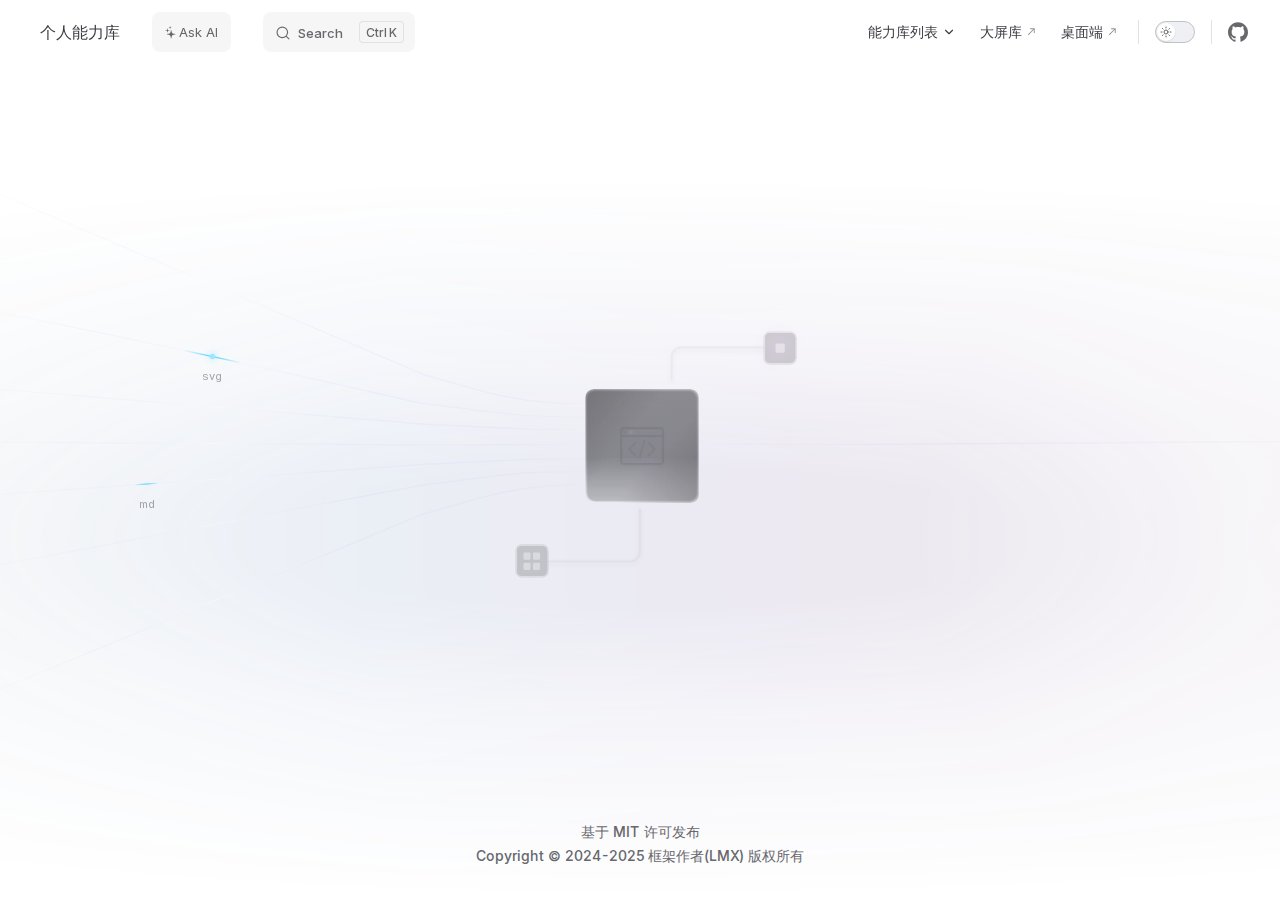
==== commit aff705ec: "feat(docs): 完善文档说明" ====
--- a/index.html
+++ b/index.html
@@ -6,7 +6,7 @@
     <title>个人能力库</title>
     <meta name="description" content="个人能力库">
     <meta name="generator" content="VitePress v1.6.3">
-    <link rel="preload stylesheet" href="/assets/style.BCDXTk3e.css" as="style">
+    <link rel="preload stylesheet" href="/assets/style.D1EiWPul.css" as="style">
     <link rel="preload stylesheet" href="/vp-icons.css" as="style">
     
     <script type="module" src="/assets/app.BFE-Avca.js"></script>
@@ -18,7 +18,7 @@
     <script id="check-mac-os">document.documentElement.classList.toggle("mac",/Mac|iPhone|iPod|iPad/i.test(navigator.platform));</script>
   </head>
   <body>
-    <div id="app"><div class="Layout" data-v-edd96f02><!--[--><!--]--><!--[--><span tabindex="-1" data-v-12300243></span><a href="#VPContent" class="VPSkipLink visually-hidden" data-v-12300243>Skip to content</a><!--]--><!----><header class="VPNav" data-v-edd96f02 data-v-bd8c2cec><div class="VPNavBar" data-v-bd8c2cec data-v-7585e5dc><div class="wrapper" data-v-7585e5dc><div class="container" data-v-7585e5dc><div class="title" data-v-7585e5dc><div class="VPNavBarTitle" data-v-7585e5dc data-v-6cfcdc49><a class="title" href="/" data-v-6cfcdc49><!--[--><!--]--><!--[--><img class="VPImage logo" src="/favicon.ico" alt data-v-503b322d><!--]--><span data-v-6cfcdc49>个人能力库</span><!--[--><!--]--></a></div></div><div class="content" data-v-7585e5dc><div class="content-body" data-v-7585e5dc><!--[--><!--[--><!--[--><!--[--><button type="button" class="documate-button" aria-label="Ask AI"><svg class="icon" viewBox="0 0 12 14" fill="currentColor" data-v-fd703a20><path fill-rule="evenodd" clip-rule="evenodd" d="M6.61655 13.3474C6.69072 13.3474 6.75047 13.3232 6.7958 13.2749C6.84525 13.2306 6.87616 13.1721 6.88852 13.0996C6.97094 12.4628 7.0616 11.9269 7.1605 11.4916C7.26352 11.0564 7.39951 10.6997 7.56847 10.4216C7.73742 10.1435 7.96202 9.92194 8.24223 9.75671C8.52245 9.59147 8.88099 9.46454 9.31782 9.37581C9.7587 9.28313 10.2986 9.20257 10.9373 9.13407C11.0156 9.12598 11.0774 9.09776 11.1227 9.04939C11.1722 9.00103 11.1969 8.94061 11.1969 8.86806C11.1969 8.79552 11.1722 8.7351 11.1227 8.68674C11.0774 8.63837 11.0156 8.61015 10.9373 8.60206C10.2986 8.53356 9.7587 8.45498 9.31782 8.36634C8.88099 8.27366 8.52245 8.1447 8.24223 7.97946C7.96202 7.81424 7.73742 7.59259 7.56847 7.31452C7.39951 7.03646 7.26352 6.6798 7.1605 6.24456C7.0616 5.80932 6.97094 5.27132 6.88852 4.63056C6.87616 4.56205 6.84525 4.50563 6.7958 4.4613C6.75047 4.41293 6.69072 4.38876 6.61655 4.38876C6.54237 4.38876 6.48056 4.41293 6.4311 4.4613C6.38578 4.50563 6.35693 4.56205 6.34456 4.63056C6.26627 5.27132 6.17561 5.80932 6.07259 6.24456C5.97369 6.6798 5.8377 7.03646 5.66462 7.31452C5.49566 7.59259 5.27108 7.81424 4.99086 7.97946C4.71064 8.1447 4.35212 8.27366 3.91531 8.36634C3.4785 8.45498 2.93866 8.53356 2.2958 8.60206C2.21751 8.61015 2.15363 8.63837 2.10418 8.68674C2.05473 8.7351 2.03001 8.79552 2.03001 8.86806C2.03001 8.94061 2.05473 9.00103 2.10418 9.04939C2.15363 9.09776 2.21751 9.12598 2.2958 9.13407C2.93454 9.21462 3.47231 9.30533 3.90913 9.4061C4.34594 9.50283 4.70239 9.63175 4.97849 9.79294C5.25871 9.95413 5.48331 10.1718 5.65226 10.4458C5.82122 10.7158 5.95721 11.0664 6.06023 11.4976C6.16325 11.9288 6.25802 12.4628 6.34456 13.0996C6.35693 13.1721 6.38578 13.2306 6.4311 13.2749C6.48056 13.3232 6.54237 13.3474 6.61655 13.3474ZM2.65431 7.00622C2.70377 7.00622 2.74498 6.9901 2.77795 6.95787C2.81091 6.92563 2.82945 6.88734 2.83358 6.84301C2.88714 6.46016 2.94072 6.16396 2.99429 5.9544C3.04786 5.74081 3.13234 5.58163 3.24773 5.47685C3.36311 5.36804 3.53412 5.28341 3.76078 5.22296C3.98742 5.16251 4.30267 5.094 4.70652 5.01744C4.81366 5.00131 4.86723 4.94287 4.86723 4.84212C4.86723 4.79377 4.85074 4.75548 4.81778 4.72727C4.78893 4.69503 4.75185 4.67489 4.70652 4.66682C4.30267 4.6104 3.98536 4.556 3.7546 4.50361C3.52794 4.44719 3.35693 4.36458 3.24155 4.25576C3.13028 4.14293 3.04786 3.9777 2.99429 3.76008C2.94072 3.53843 2.88714 3.23417 2.83358 2.84729C2.82122 2.73848 2.76146 2.68408 2.65431 2.68408C2.54717 2.68408 2.48536 2.7405 2.46888 2.85334C2.42355 3.23215 2.3741 3.52836 2.32053 3.74195C2.26696 3.95553 2.18248 4.11673 2.06709 4.22554C1.95171 4.33032 1.77863 4.41293 1.54786 4.47339C1.32121 4.52981 1.00597 4.59428 0.602121 4.66682C0.494978 4.68698 0.441406 4.74541 0.441406 4.84212C0.441406 4.94287 0.503219 5.00131 0.626846 5.01744C1.02245 5.08594 1.33357 5.14841 1.56023 5.20483C1.791 5.26125 1.96201 5.34386 2.07328 5.45267C2.18454 5.56148 2.26696 5.72469 2.32053 5.94231C2.3741 6.1559 2.42355 6.45412 2.46888 6.83697C2.48536 6.9498 2.54717 7.00622 2.65431 7.00622ZM5.49773 3.08909C5.56366 3.08909 5.60487 3.05281 5.62135 2.98028C5.67493 2.67803 5.72643 2.45638 5.77589 2.31533C5.82534 2.17025 5.92217 2.06749 6.0664 2.00704C6.21064 1.94659 6.45377 1.88815 6.7958 1.83173C6.86998 1.81561 6.90707 1.77531 6.90707 1.71084C6.90707 1.6383 6.86998 1.598 6.7958 1.58993C6.45377 1.52949 6.21064 1.47105 6.0664 1.41463C5.92217 1.35418 5.82534 1.25343 5.77589 1.11238C5.72643 0.967306 5.67493 0.741626 5.62135 0.435348C5.60487 0.362808 5.56366 0.326538 5.49773 0.326538C5.42355 0.326538 5.38234 0.362808 5.3741 0.435348C5.31641 0.741626 5.26283 0.967306 5.21338 1.11238C5.16806 1.25343 5.07121 1.35418 4.92286 1.41463C4.77863 1.47105 4.5355 1.52949 4.19347 1.58993C4.11929 1.598 4.0822 1.6383 4.0822 1.71084C4.0822 1.77531 4.11929 1.81561 4.19347 1.83173C4.5355 1.88815 4.77863 1.94659 4.92286 2.00704C5.07121 2.06749 5.16806 2.17025 5.21338 2.31533C5.26283 2.45638 5.31641 2.67803 5.3741 2.98028C5.38234 3.05281 5.42355 3.08909 5.49773 3.08909Z" data-v-fd703a20></path></svg><span class="button-placeholder">Ask AI</span></button><!----><!--]--><!--]--><!--]--><!--]--><div class="VPNavBarSearch search" data-v-7585e5dc><!--[--><!----><div id="local-search"><button type="button" class="DocSearch DocSearch-Button" aria-label="Search"><span class="DocSearch-Button-Container"><span class="vp-icon DocSearch-Search-Icon"></span><span class="DocSearch-Button-Placeholder">Search</span></span><span class="DocSearch-Button-Keys"><kbd class="DocSearch-Button-Key"></kbd><kbd class="DocSearch-Button-Key">K</kbd></span></button></div><!--]--></div><nav aria-labelledby="main-nav-aria-label" class="VPNavBarMenu menu" data-v-7585e5dc data-v-bcd97cf2><span id="main-nav-aria-label" class="visually-hidden" data-v-bcd97cf2> Main Navigation </span><!--[--><!--[--><div class="VPFlyout VPNavBarMenuGroup" data-v-bcd97cf2 data-v-55afaa08><button type="button" class="button" aria-haspopup="true" aria-expanded="false" data-v-55afaa08><span class="text" data-v-55afaa08><!----><span data-v-55afaa08>能力库列表</span><span class="vpi-chevron-down text-icon" data-v-55afaa08></span></span></button><div class="menu" data-v-55afaa08><div class="VPMenu" data-v-55afaa08 data-v-c0340a3c><div class="items" data-v-c0340a3c><!--[--><!--[--><div class="VPMenuLink" data-v-c0340a3c data-v-3d09ef90><a class="VPLink link vp-external-link-icon" href="https://requestforlmx.github.io/" target="_blank" rel="noreferrer" data-v-3d09ef90><!--[--><span data-v-3d09ef90>个人请求库</span><!--]--></a></div><!--]--><!--[--><div class="VPMenuLink" data-v-c0340a3c data-v-3d09ef90><a class="VPLink link vp-external-link-icon" href="https://platformforlmx.github.io/" target="_blank" rel="noreferrer" data-v-3d09ef90><!--[--><span data-v-3d09ef90>个人方法库</span><!--]--></a></div><!--]--><!--[--><div class="VPMenuLink" data-v-c0340a3c data-v-3d09ef90><a class="VPLink link vp-external-link-icon" href="https://uiforlmx.github.io/" target="_blank" rel="noreferrer" data-v-3d09ef90><!--[--><span data-v-3d09ef90>个人组件库</span><!--]--></a></div><!--]--><!--[--><div class="VPMenuLink" data-v-c0340a3c data-v-3d09ef90><a class="VPLink link vp-external-link-icon" href="https://adminforlmx.github.io/" target="_blank" rel="noreferrer" data-v-3d09ef90><!--[--><span data-v-3d09ef90>个人系统库</span><!--]--></a></div><!--]--><!--[--><div class="VPMenuLink" data-v-c0340a3c data-v-3d09ef90><a class="VPLink link vp-external-link-icon" href="https://blogforlmx.github.io/" target="_blank" rel="noreferrer" data-v-3d09ef90><!--[--><span data-v-3d09ef90>个人知识库</span><!--]--></a></div><!--]--><!--]--></div><!--[--><!--]--></div></div></div><!--]--><!--[--><a class="VPLink link vp-external-link-icon VPNavBarMenuLink" href="https://screenforlmx.github.io/" target="_blank" rel="noreferrer" tabindex="0" data-v-bcd97cf2 data-v-9ef7b7e3><!--[--><span data-v-9ef7b7e3>大屏库</span><!--]--></a><!--]--><!--[--><a class="VPLink link vp-external-link-icon VPNavBarMenuLink" href="https://electronforlmx.github.io/" target="_blank" rel="noreferrer" tabindex="0" data-v-bcd97cf2 data-v-9ef7b7e3><!--[--><span data-v-9ef7b7e3>桌面端</span><!--]--></a><!--]--><!--]--></nav><!----><div class="VPNavBarAppearance appearance" data-v-7585e5dc data-v-53c79f55><button class="VPSwitch VPSwitchAppearance" type="button" role="switch" title aria-checked="false" data-v-53c79f55 data-v-13d22a45 data-v-b08aaf7a><span class="check" data-v-b08aaf7a><span class="icon" data-v-b08aaf7a><!--[--><span class="vpi-sun sun" data-v-13d22a45></span><span class="vpi-moon moon" data-v-13d22a45></span><!--]--></span></span></button></div><div class="VPSocialLinks VPNavBarSocialLinks social-links" data-v-7585e5dc data-v-cd4f4458 data-v-35399b74><!--[--><a class="VPSocialLink no-icon" href aria-label="github" target="_blank" rel="noopener" data-v-35399b74 data-v-80caf155><span class="vpi-social-github"></span></a><!--]--></div><div class="VPFlyout VPNavBarExtra extra" data-v-7585e5dc data-v-3a201829 data-v-55afaa08><button type="button" class="button" aria-haspopup="true" aria-expanded="false" aria-label="extra navigation" data-v-55afaa08><span class="vpi-more-horizontal icon" data-v-55afaa08></span></button><div class="menu" data-v-55afaa08><div class="VPMenu" data-v-55afaa08 data-v-c0340a3c><!----><!--[--><!--[--><!----><div class="group" data-v-3a201829><div class="item appearance" data-v-3a201829><p class="label" data-v-3a201829>Appearance</p><div class="appearance-action" data-v-3a201829><button class="VPSwitch VPSwitchAppearance" type="button" role="switch" title aria-checked="false" data-v-3a201829 data-v-13d22a45 data-v-b08aaf7a><span class="check" data-v-b08aaf7a><span class="icon" data-v-b08aaf7a><!--[--><span class="vpi-sun sun" data-v-13d22a45></span><span class="vpi-moon moon" data-v-13d22a45></span><!--]--></span></span></button></div></div></div><div class="group" data-v-3a201829><div class="item social-links" data-v-3a201829><div class="VPSocialLinks social-links-list" data-v-3a201829 data-v-35399b74><!--[--><a class="VPSocialLink no-icon" href aria-label="github" target="_blank" rel="noopener" data-v-35399b74 data-v-80caf155><span class="vpi-social-github"></span></a><!--]--></div></div></div><!--]--><!--]--></div></div></div><!--[--><!--]--><button type="button" class="VPNavBarHamburger hamburger" aria-label="mobile navigation" aria-expanded="false" aria-controls="VPNavScreen" data-v-7585e5dc data-v-f152ac65><span class="container" data-v-f152ac65><span class="top" data-v-f152ac65></span><span class="middle" data-v-f152ac65></span><span class="bottom" data-v-f152ac65></span></span></button></div></div></div></div><div class="divider" data-v-7585e5dc><div class="divider-line" data-v-7585e5dc></div></div></div><!----></header><!----><!----><div class="VPContent is-home" id="VPContent" data-v-edd96f02 data-v-d480faff><div class="VPHome" data-v-d480faff data-v-32b90dad><!--[--><!--]--><!----><!--[--><!--]--><!--[--><!--]--><!----><!--[--><!--]--><div style="position:relative;" data-v-32b90dad><div><!--[--><div class="hero__diagram" id="hero-diagram" data-v-35426c3f><svg xmlns="http://www.w3.org/2000/svg" width="844" height="644" viewbox="0 0 844 644" fill="none" class="input-lines" data-v-35426c3f data-v-5fb15fbd><!--[--><g data-v-5fb15fbd><path d="M843.505 284.659L752.638 284.659C718.596 284.659 684.866 280.049 653.251 271.077L598.822 255.629L0.675021 1.00011" stroke="url(#base_gradient)" stroke-width="1.2" style="opacity:0.8;" data-v-5fb15fbd></path><g data-v-5fb15fbd data-v-60f8eded><path d="M843.505 284.659L752.638 284.659C718.596 284.659 684.866 280.049 653.251 271.077L598.822 255.629L0.675021 1.00011" stroke="url(#glow_gradient_0.35hzmi8o5gq)" stroke-width="1.2" mask="url(#glow_mask_0.35hzmi8o5gq)" class="svg-path" data-v-60f8eded></path><!----><!----><defs data-v-60f8eded><mask id="glow_mask_0.35hzmi8o5gq" data-v-60f8eded><path d="M843.505 284.659L752.638 284.659C718.596 284.659 684.866 280.049 653.251 271.077L598.822 255.629L0.675021 1.00011" fill="black" data-v-60f8eded></path><circle cx="0" cy="0" r="0" fill="white" data-v-60f8eded></circle></mask><radialGradient id="glow_gradient_0.35hzmi8o5gq" cx="0" cy="0" r="0" gradientUnits="userSpaceOnUse" data-v-60f8eded><stop offset="0%" stop-opacity="1" data-v-60f8eded></stop><stop offset="100%" stop-opacity="0" data-v-60f8eded></stop></radialGradient></defs></g></g><g data-v-5fb15fbd><path d="M843.505 298.181L724.342 297.36C708.881 297.36 693.45 296.409 678.22 294.518L598.822 284.659C592.82 284.659 200.538 190.002 0.675028 164.892" stroke="url(#base_gradient)" stroke-width="1.2" style="opacity:0.8;" data-v-5fb15fbd></path><g data-v-5fb15fbd data-v-60f8eded><path d="M843.505 298.181L724.342 297.36C708.881 297.36 693.45 296.409 678.22 294.518L598.822 284.659C592.82 284.659 200.538 190.002 0.675028 164.892" stroke="url(#glow_gradient_0.t6jmzeacmsi)" stroke-width="1.2" mask="url(#glow_mask_0.t6jmzeacmsi)" class="svg-path" data-v-60f8eded></path><!----><!----><defs data-v-60f8eded><mask id="glow_mask_0.t6jmzeacmsi" data-v-60f8eded><path d="M843.505 298.181L724.342 297.36C708.881 297.36 693.45 296.409 678.22 294.518L598.822 284.659C592.82 284.659 200.538 190.002 0.675028 164.892" fill="black" data-v-60f8eded></path><circle cx="0" cy="0" r="0" fill="white" data-v-60f8eded></circle></mask><radialGradient id="glow_gradient_0.t6jmzeacmsi" cx="0" cy="0" r="0" gradientUnits="userSpaceOnUse" data-v-60f8eded><stop offset="0%" stop-opacity="1" data-v-60f8eded></stop><stop offset="100%" stop-opacity="0" data-v-60f8eded></stop></radialGradient></defs></g></g><g data-v-5fb15fbd><path d="M843.505 311.703L701.108 310.061L598.822 305.136L0.675049 256.071" stroke="url(#base_gradient)" stroke-width="1.2" style="opacity:0.8;" data-v-5fb15fbd></path><g data-v-5fb15fbd data-v-60f8eded><path d="M843.505 311.703L701.108 310.061L598.822 305.136L0.675049 256.071" stroke="url(#glow_gradient_0.nr7bd2ljbul)" stroke-width="1.2" mask="url(#glow_mask_0.nr7bd2ljbul)" class="svg-path" data-v-60f8eded></path><!----><!----><defs data-v-60f8eded><mask id="glow_mask_0.nr7bd2ljbul" data-v-60f8eded><path d="M843.505 311.703L701.108 310.061L598.822 305.136L0.675049 256.071" fill="black" data-v-60f8eded></path><circle cx="0" cy="0" r="0" fill="white" data-v-60f8eded></circle></mask><radialGradient id="glow_gradient_0.nr7bd2ljbul" cx="0" cy="0" r="0" gradientUnits="userSpaceOnUse" data-v-60f8eded><stop offset="0%" stop-opacity="1" data-v-60f8eded></stop><stop offset="100%" stop-opacity="0" data-v-60f8eded></stop></radialGradient></defs></g></g><g data-v-5fb15fbd><path d="M843.505 325.224L598.822 326.002L0.675049 321.858" stroke="url(#base_gradient)" stroke-width="1.2" style="opacity:0.8;" data-v-5fb15fbd></path><g data-v-5fb15fbd data-v-60f8eded><path d="M843.505 325.224L598.822 326.002L0.675049 321.858" stroke="url(#glow_gradient_0.zpubh0qdehi)" stroke-width="1.2" mask="url(#glow_mask_0.zpubh0qdehi)" class="svg-path" data-v-60f8eded></path><!----><!----><defs data-v-60f8eded><mask id="glow_mask_0.zpubh0qdehi" data-v-60f8eded><path d="M843.505 325.224L598.822 326.002L0.675049 321.858" fill="black" data-v-60f8eded></path><circle cx="0" cy="0" r="0" fill="white" data-v-60f8eded></circle></mask><radialGradient id="glow_gradient_0.zpubh0qdehi" cx="0" cy="0" r="0" gradientUnits="userSpaceOnUse" data-v-60f8eded><stop offset="0%" stop-opacity="1" data-v-60f8eded></stop><stop offset="100%" stop-opacity="0" data-v-60f8eded></stop></radialGradient></defs></g></g><g data-v-5fb15fbd><path d="M843.505 338.746L701.108 340.388L598.822 345.442L0.675038 387.646" stroke="url(#base_gradient)" stroke-width="1.2" style="opacity:0.8;" data-v-5fb15fbd></path><g data-v-5fb15fbd data-v-60f8eded><path d="M843.505 338.746L701.108 340.388L598.822 345.442L0.675038 387.646" stroke="url(#glow_gradient_0.1ckgv6stycri)" stroke-width="1.2" mask="url(#glow_mask_0.1ckgv6stycri)" class="svg-path" data-v-60f8eded></path><!----><!----><defs data-v-60f8eded><mask id="glow_mask_0.1ckgv6stycri" data-v-60f8eded><path d="M843.505 338.746L701.108 340.388L598.822 345.442L0.675038 387.646" fill="black" data-v-60f8eded></path><circle cx="0" cy="0" r="0" fill="white" data-v-60f8eded></circle></mask><radialGradient id="glow_gradient_0.1ckgv6stycri" cx="0" cy="0" r="0" gradientUnits="userSpaceOnUse" data-v-60f8eded><stop offset="0%" stop-opacity="1" data-v-60f8eded></stop><stop offset="100%" stop-opacity="0" data-v-60f8eded></stop></radialGradient></defs></g></g><g data-v-5fb15fbd><path d="M843.505 352.268L724.342 353.088C708.881 353.088 693.45 354.039 678.22 355.93L598.822 365.789L0.675067 478.825" stroke="url(#base_gradient)" stroke-width="1.2" style="opacity:0.8;" data-v-5fb15fbd></path><g data-v-5fb15fbd data-v-60f8eded><path d="M843.505 352.268L724.342 353.088C708.881 353.088 693.45 354.039 678.22 355.93L598.822 365.789L0.675067 478.825" stroke="url(#glow_gradient_0.q6umgatow4)" stroke-width="1.2" mask="url(#glow_mask_0.q6umgatow4)" class="svg-path" data-v-60f8eded></path><!----><!----><defs data-v-60f8eded><mask id="glow_mask_0.q6umgatow4" data-v-60f8eded><path d="M843.505 352.268L724.342 353.088C708.881 353.088 693.45 354.039 678.22 355.93L598.822 365.789L0.675067 478.825" fill="black" data-v-60f8eded></path><circle cx="0" cy="0" r="0" fill="white" data-v-60f8eded></circle></mask><radialGradient id="glow_gradient_0.q6umgatow4" cx="0" cy="0" r="0" gradientUnits="userSpaceOnUse" data-v-60f8eded><stop offset="0%" stop-opacity="1" data-v-60f8eded></stop><stop offset="100%" stop-opacity="0" data-v-60f8eded></stop></radialGradient></defs></g></g><g data-v-5fb15fbd><path d="M843.505 365.789L752.638 365.789C718.596 365.789 684.866 370.399 653.251 379.372L598.822 394.82L0.675049 642.717" stroke="url(#base_gradient)" stroke-width="1.2" style="opacity:0.8;" data-v-5fb15fbd></path><g data-v-5fb15fbd data-v-60f8eded><path d="M843.505 365.789L752.638 365.789C718.596 365.789 684.866 370.399 653.251 379.372L598.822 394.82L0.675049 642.717" stroke="url(#glow_gradient_0.pkeoe2v0b1h)" stroke-width="1.2" mask="url(#glow_mask_0.pkeoe2v0b1h)" class="svg-path" data-v-60f8eded></path><!----><!----><defs data-v-60f8eded><mask id="glow_mask_0.pkeoe2v0b1h" data-v-60f8eded><path d="M843.505 365.789L752.638 365.789C718.596 365.789 684.866 370.399 653.251 379.372L598.822 394.82L0.675049 642.717" fill="black" data-v-60f8eded></path><circle cx="0" cy="0" r="0" fill="white" data-v-60f8eded></circle></mask><radialGradient id="glow_gradient_0.pkeoe2v0b1h" cx="0" cy="0" r="0" gradientUnits="userSpaceOnUse" data-v-60f8eded><stop offset="0%" stop-opacity="1" data-v-60f8eded></stop><stop offset="100%" stop-opacity="0" data-v-60f8eded></stop></radialGradient></defs></g></g><!--]--><defs data-v-5fb15fbd><linearGradient id="base_gradient" x1="88.1032" y1="324.167" x2="843.505" y2="324.167" gradientUnits="userSpaceOnUse" data-v-5fb15fbd><stop offset="0" stop-color="#c6caff" stop-opacity="0" data-v-5fb15fbd></stop><stop offset="0.2" stop-color="#c6caff" stop-opacity="0.1" data-v-5fb15fbd></stop><stop offset="0.4" stop-color="white" stop-opacity="0.4" data-v-5fb15fbd></stop><stop offset="0.6" stop-color="#c6caff" stop-opacity="0.2" data-v-5fb15fbd></stop><stop offset="0.8" stop-color="#c6caff" stop-opacity="0.2" data-v-5fb15fbd></stop><stop offset="0.9" stop-color="#c6caff" stop-opacity="0" data-v-5fb15fbd></stop></linearGradient></defs></svg><svg xmlns="http://www.w3.org/2000/svg" width="844" height="80" viewbox="0 0 844 40" fill="none" class="output-line" style="opacity:0.8;" data-v-35426c3f data-v-a9bea642><path d="M843.463 1.3315L245.316 5.47507L0.633077 4.69725" stroke="url(#output_gradient)" stroke-width="1.2" data-v-a9bea642></path><!--[--><g data-v-a9bea642><g data-v-a9bea642 data-v-60f8eded><path d="M843.463 1.3315L245.316 5.47507L0.633077 4.69725" stroke="url(#glow_gradient_0.8fisph1e4er)" stroke-width="1.2" mask="url(#glow_mask_0.8fisph1e4er)" class="svg-path" data-v-60f8eded></path><circle cx="0" cy="0" r="0" fill="#d499ff" class="circle-dot" style="--dot-color: #d499ff" data-v-60f8eded></circle><text x="0" y="15" fill="#a3a3a3" font-family="Inter, sans-serif" font-size="11px" font-style="normal" font-weight="400" text-anchor="middle" alignment-baseline="hanging" class="label" data-v-60f8eded>ui库</text><defs data-v-60f8eded><mask id="glow_mask_0.8fisph1e4er" data-v-60f8eded><path d="M843.463 1.3315L245.316 5.47507L0.633077 4.69725" fill="black" data-v-60f8eded></path><circle cx="0" cy="0" r="0" fill="white" data-v-60f8eded></circle></mask><radialGradient id="glow_gradient_0.8fisph1e4er" cx="0" cy="0" r="0" gradientUnits="userSpaceOnUse" data-v-60f8eded><stop offset="0%" stop-color="#BD34FE" stop-opacity="1" data-v-60f8eded></stop><stop offset="100%" stop-color="#BD34FE" stop-opacity="0" data-v-60f8eded></stop></radialGradient></defs></g></g><g data-v-a9bea642><g data-v-a9bea642 data-v-60f8eded><path d="M843.463 1.3315L245.316 5.47507L0.633077 4.69725" stroke="url(#glow_gradient_0.3mz9rx234np)" stroke-width="1.2" mask="url(#glow_mask_0.3mz9rx234np)" class="svg-path" data-v-60f8eded></path><circle cx="0" cy="0" r="0" fill="#d499ff" class="circle-dot" style="--dot-color: #d499ff" data-v-60f8eded></circle><text x="0" y="15" fill="#a3a3a3" font-family="Inter, sans-serif" font-size="11px" font-style="normal" font-weight="400" text-anchor="middle" alignment-baseline="hanging" class="label" data-v-60f8eded>platform库</text><defs data-v-60f8eded><mask id="glow_mask_0.3mz9rx234np" data-v-60f8eded><path d="M843.463 1.3315L245.316 5.47507L0.633077 4.69725" fill="black" data-v-60f8eded></path><circle cx="0" cy="0" r="0" fill="white" data-v-60f8eded></circle></mask><radialGradient id="glow_gradient_0.3mz9rx234np" cx="0" cy="0" r="0" gradientUnits="userSpaceOnUse" data-v-60f8eded><stop offset="0%" stop-color="#BD34FE" stop-opacity="1" data-v-60f8eded></stop><stop offset="100%" stop-color="#BD34FE" stop-opacity="0" data-v-60f8eded></stop></radialGradient></defs></g></g><g data-v-a9bea642><g data-v-a9bea642 data-v-60f8eded><path d="M843.463 1.3315L245.316 5.47507L0.633077 4.69725" stroke="url(#glow_gradient_0.rtdoiyqn0x)" stroke-width="1.2" mask="url(#glow_mask_0.rtdoiyqn0x)" class="svg-path" data-v-60f8eded></path><circle cx="0" cy="0" r="0" fill="#d499ff" class="circle-dot" style="--dot-color: #d499ff" data-v-60f8eded></circle><text x="0" y="15" fill="#a3a3a3" font-family="Inter, sans-serif" font-size="11px" font-style="normal" font-weight="400" text-anchor="middle" alignment-baseline="hanging" class="label" data-v-60f8eded>request库</text><defs data-v-60f8eded><mask id="glow_mask_0.rtdoiyqn0x" data-v-60f8eded><path d="M843.463 1.3315L245.316 5.47507L0.633077 4.69725" fill="black" data-v-60f8eded></path><circle cx="0" cy="0" r="0" fill="white" data-v-60f8eded></circle></mask><radialGradient id="glow_gradient_0.rtdoiyqn0x" cx="0" cy="0" r="0" gradientUnits="userSpaceOnUse" data-v-60f8eded><stop offset="0%" stop-color="#BD34FE" stop-opacity="1" data-v-60f8eded></stop><stop offset="100%" stop-color="#BD34FE" stop-opacity="0" data-v-60f8eded></stop></radialGradient></defs></g></g><g data-v-a9bea642><g data-v-a9bea642 data-v-60f8eded><path d="M843.463 1.3315L245.316 5.47507L0.633077 4.69725" stroke="url(#glow_gradient_0.nwrmi0g7ci)" stroke-width="1.2" mask="url(#glow_mask_0.nwrmi0g7ci)" class="svg-path" data-v-60f8eded></path><circle cx="0" cy="0" r="0" fill="#d499ff" class="circle-dot" style="--dot-color: #d499ff" data-v-60f8eded></circle><text x="0" y="15" fill="#a3a3a3" font-family="Inter, sans-serif" font-size="11px" font-style="normal" font-weight="400" text-anchor="middle" alignment-baseline="hanging" class="label" data-v-60f8eded>admin库</text><defs data-v-60f8eded><mask id="glow_mask_0.nwrmi0g7ci" data-v-60f8eded><path d="M843.463 1.3315L245.316 5.47507L0.633077 4.69725" fill="black" data-v-60f8eded></path><circle cx="0" cy="0" r="0" fill="white" data-v-60f8eded></circle></mask><radialGradient id="glow_gradient_0.nwrmi0g7ci" cx="0" cy="0" r="0" gradientUnits="userSpaceOnUse" data-v-60f8eded><stop offset="0%" stop-color="#BD34FE" stop-opacity="1" data-v-60f8eded></stop><stop offset="100%" stop-color="#BD34FE" stop-opacity="0" data-v-60f8eded></stop></radialGradient></defs></g></g><!--]--><defs data-v-a9bea642><linearGradient id="output_gradient" gradientUnits="userSpaceOnUse" data-v-a9bea642><stop offset="0.1" stop-color="#E0C8FF" stop-opacity="0" data-v-a9bea642></stop><stop offset="0.4" stop-color="#E0C8FF" stop-opacity="0.4" data-v-a9bea642></stop><stop offset="1" stop-color="#E0C8FF" stop-opacity="0" data-v-a9bea642></stop></linearGradient></defs></svg><!--[--><svg width="142" height="82" viewBox="0 0 142 82" fill="none" xmlns="http://www.w3.org/2000/svg" class="blue-indicator" data-v-87c86809><g opacity="0.2" filter="url(#filter0_d_1_2)" data-v-87c86809><path fill-rule="evenodd" clip-rule="evenodd" d="M136.073 3V45.1271C136.073 51.5014 130.905 56.6688 124.531 56.6688H40.2769V54.3604H124.531C129.63 54.3604 133.764 50.2265 133.764 45.1271V3H136.073Z" fill="#0D0D0D" data-v-87c86809></path><path d="M136.361 3V2.71146H136.073H133.764H133.476V3V45.1271C133.476 50.0672 129.471 54.0719 124.531 54.0719H40.2769H39.9883V54.3604V56.6688V56.9573H40.2769H124.531C131.065 56.9573 136.361 51.6607 136.361 45.1271V3Z" stroke="#404040" stroke-width="0.577083" data-v-87c86809></path></g><g filter="url(#filter1_i_1_2)" data-v-87c86809><rect x="12" y="69.9419" width="30.0083" height="30.0083" rx="5.01812" transform="rotate(-90 12 69.9419)" fill="#1F1F1F" data-v-87c86809></rect></g><rect x="12" y="69.9419" width="30.0083" height="30.0083" rx="5.01812" transform="rotate(-90 12 69.9419)" stroke="#2C2C2C" stroke-opacity="0.4" stroke-width="3.75141" data-v-87c86809></rect><path d="M18.4048 57.9946C18.4048 57.3366 18.9382 56.8032 19.5961 56.8032H24.3614C25.0194 56.8032 25.5528 57.3366 25.5528 57.9946V62.7599C25.5528 63.4179 25.0194 63.9512 24.3614 63.9512H19.5961C18.9382 63.9512 18.4048 63.4179 18.4048 62.7599V57.9946Z" fill="#41D1FF" style="display:none;" data-v-87c86809></path><path d="M18.4048 57.9946C18.4048 57.3366 18.9382 56.8032 19.5961 56.8032H24.3614C25.0194 56.8032 25.5528 57.3366 25.5528 57.9946V62.7599C25.5528 63.4179 25.0194 63.9512 24.3614 63.9512H19.5961C18.9382 63.9512 18.4048 63.4179 18.4048 62.7599V57.9946Z" fill="white" fill-opacity="0.5" data-v-87c86809></path><path d="M27.9354 57.9946C27.9354 57.3366 28.4688 56.8032 29.1268 56.8032H33.8921C34.5501 56.8032 35.0834 57.3366 35.0834 57.9946V62.7599C35.0834 63.4179 34.5501 63.9512 33.8921 63.9512H29.1268C28.4688 63.9512 27.9354 63.4179 27.9354 62.7599V57.9946Z" fill="#41D1FF" style="display:none;" data-v-87c86809></path><path d="M27.9354 57.9946C27.9354 57.3366 28.4688 56.8032 29.1268 56.8032H33.8921C34.5501 56.8032 35.0834 57.3366 35.0834 57.9946V62.7599C35.0834 63.4179 34.5501 63.9512 33.8921 63.9512H29.1268C28.4688 63.9512 27.9354 63.4179 27.9354 62.7599V57.9946Z" fill="white" fill-opacity="0.5" data-v-87c86809></path><path d="M27.9354 47.6694C27.9354 47.0114 28.4688 46.478 29.1268 46.478H33.8921C34.5501 46.478 35.0834 47.0114 35.0834 47.6694V52.4347C35.0834 53.0926 34.5501 53.626 33.8921 53.626H29.1268C28.4688 53.626 27.9354 53.0926 27.9354 52.4347V47.6694Z" fill="#41D1FF" style="display:none;" data-v-87c86809></path><path d="M27.9354 47.6694C27.9354 47.0114 28.4688 46.478 29.1268 46.478H33.8921C34.5501 46.478 35.0834 47.0114 35.0834 47.6694V52.4347C35.0834 53.0926 34.5501 53.626 33.8921 53.626H29.1268C28.4688 53.626 27.9354 53.0926 27.9354 52.4347V47.6694Z" fill="white" fill-opacity="0.5" data-v-87c86809></path><path d="M18.4048 47.6694C18.4048 47.0114 18.9382 46.478 19.5961 46.478H24.3614C25.0194 46.478 25.5528 47.0114 25.5528 47.6694V52.4347C25.5528 53.0926 25.0194 53.626 24.3614 53.626H19.5961C18.9382 53.626 18.4048 53.0926 18.4048 52.4347V47.6694Z" fill="#41D1FF" style="display:none;" data-v-87c86809></path><path d="M18.4048 47.6694C18.4048 47.0114 18.9382 46.478 19.5961 46.478H24.3614C25.0194 46.478 25.5528 47.0114 25.5528 47.6694V52.4347C25.5528 53.0926 25.0194 53.626 24.3614 53.626H19.5961C18.9382 53.626 18.4048 53.0926 18.4048 52.4347V47.6694Z" fill="white" fill-opacity="0.5" data-v-87c86809></path><g filter="url(#filter2_f_1_2)" style="display:none;" data-v-87c86809><path d="M18.4048 57.9946C18.4048 57.3366 18.9382 56.8032 19.5961 56.8032H24.3614C25.0194 56.8032 25.5528 57.3366 25.5528 57.9946V62.7599C25.5528 63.4179 25.0194 63.9512 24.3614 63.9512H19.5961C18.9382 63.9512 18.4048 63.4179 18.4048 62.7599V57.9946Z" fill="#41D1FF" data-v-87c86809></path><path d="M27.9354 57.9946C27.9354 57.3366 28.4688 56.8032 29.1268 56.8032H33.8921C34.5501 56.8032 35.0834 57.3366 35.0834 57.9946V62.7599C35.0834 63.4179 34.5501 63.9512 33.8921 63.9512H29.1268C28.4688 63.9512 27.9354 63.4179 27.9354 62.7599V57.9946Z" fill="#41D1FF" data-v-87c86809></path><path d="M27.9354 47.6694C27.9354 47.0114 28.4688 46.478 29.1268 46.478H33.8921C34.5501 46.478 35.0834 47.0114 35.0834 47.6694V52.4347C35.0834 53.0926 34.5501 53.626 33.8921 53.626H29.1268C28.4688 53.626 27.9354 53.0926 27.9354 52.4347V47.6694Z" fill="#41D1FF" data-v-87c86809></path></g><defs data-v-87c86809><filter id="filter0_d_1_2" x="35.0831" y="0.114583" width="106.183" height="64.0563" filterUnits="userSpaceOnUse" color-interpolation-filters="sRGB" data-v-87c86809><feFlood flood-opacity="0" result="BackgroundImageFix" data-v-87c86809></feFlood><feColorMatrix in="SourceAlpha" type="matrix" values="0 0 0 0 0 0 0 0 0 0 0 0 0 0 0 0 0 0 127 0" result="hardAlpha" data-v-87c86809></feColorMatrix><feOffset dy="2.30833" data-v-87c86809></feOffset><feGaussianBlur stdDeviation="2.30833" data-v-87c86809></feGaussianBlur><feComposite in2="hardAlpha" operator="out" data-v-87c86809></feComposite><feColorMatrix type="matrix" values="0 0 0 0 0 0 0 0 0 0 0 0 0 0 0 0 0 0 0.65 0" data-v-87c86809></feColorMatrix><feBlend mode="normal" in2="BackgroundImageFix" result="effect1_dropShadow_1_2" data-v-87c86809></feBlend><feBlend mode="normal" in="SourceGraphic" in2="effect1_dropShadow_1_2" result="shape" data-v-87c86809></feBlend></filter><filter id="filter1_i_1_2" x="10.1243" y="38.0579" width="33.7597" height="33.7597" filterUnits="userSpaceOnUse" color-interpolation-filters="sRGB" data-v-87c86809><feFlood flood-opacity="0" result="BackgroundImageFix" data-v-87c86809></feFlood><feBlend mode="normal" in="SourceGraphic" in2="BackgroundImageFix" result="shape" data-v-87c86809></feBlend><feColorMatrix in="SourceAlpha" type="matrix" values="0 0 0 0 0 0 0 0 0 0 0 0 0 0 0 0 0 0 127 0" result="hardAlpha" data-v-87c86809></feColorMatrix><feOffset data-v-87c86809></feOffset><feGaussianBlur stdDeviation="2.30833" data-v-87c86809></feGaussianBlur><feComposite in2="hardAlpha" operator="arithmetic" k2="-1" k3="1" data-v-87c86809></feComposite><feColorMatrix type="matrix" values="0 0 0 0 0 0 0 0 0 0 0 0 0 0 0 0 0 0 0.85 0" data-v-87c86809></feColorMatrix><feBlend mode="normal" in2="shape" result="effect1_innerShadow_1_2" data-v-87c86809></feBlend></filter><filter id="filter2_f_1_2" x="0.802473" y="28.8757" width="51.8833" height="52.6778" filterUnits="userSpaceOnUse" color-interpolation-filters="sRGB" data-v-87c86809><feFlood flood-opacity="0" result="BackgroundImageFix" data-v-87c86809></feFlood><feBlend mode="normal" in="SourceGraphic" in2="BackgroundImageFix" result="shape" data-v-87c86809></feBlend><feGaussianBlur stdDeviation="8.80116" result="effect1_foregroundBlur_1_2" data-v-87c86809></feGaussianBlur></filter></defs></svg><div class="blue-glow" data-v-87c86809></div><!--]--><!--[--><svg width="141" height="67" viewBox="0 0 141 67" fill="none" xmlns="http://www.w3.org/2000/svg" class="pink-indicator" data-v-b602f04f><g opacity="0.2" filter="url(#filter0_d_1_8)" data-v-b602f04f><path fill-rule="evenodd" clip-rule="evenodd" d="M5.48397 58.9922L5.48397 36.8651C5.48397 30.4908 10.6514 25.3234 17.0256 25.3234L101.28 25.3234L101.28 27.6318L17.0256 27.6318C11.9262 27.6318 7.7923 31.7657 7.7923 36.8651L7.7923 58.9922L5.48397 58.9922Z" fill="#0D0D0D" data-v-b602f04f></path><path d="M5.19543 58.9922L5.19543 59.2807L5.48397 59.2807L7.79231 59.2807L8.08085 59.2807L8.08085 58.9922L8.08085 36.8651C8.08085 31.925 12.0856 27.9203 17.0256 27.9203L101.28 27.9203L101.568 27.9203L101.568 27.6318L101.568 25.3234L101.568 25.0349L101.28 25.0349L17.0256 25.0349C10.492 25.0349 5.19542 30.3315 5.19543 36.8651L5.19543 58.9922Z" stroke="#404040" stroke-width="0.577083" data-v-b602f04f></path></g><g filter="url(#filter1_i_1_8)" data-v-b602f04f><rect x="130.134" y="12.0518" width="30.0083" height="30.0083" rx="5.01812" transform="rotate(90 130.134 12.0518)" fill="#1F1F1F" data-v-b602f04f></rect></g><rect x="130.134" y="12.0518" width="30.0083" height="30.0083" rx="5.01812" transform="rotate(90 130.134 12.0518)" stroke="#2C2C2C" stroke-opacity="0.4" stroke-width="3.75141" data-v-b602f04f></rect><g filter="url(#filter2_f_1_8)" data-v-b602f04f><path d="M123.152 23.9976C123.152 24.6556 122.619 25.1889 121.961 25.1889L117.196 25.1889C116.538 25.1889 116.004 24.6556 116.004 23.9976L116.004 19.2323C116.004 18.5743 116.538 18.041 117.196 18.041L121.961 18.041C122.619 18.041 123.152 18.5743 123.152 19.2323L123.152 23.9976Z" fill="#BD34FE" data-v-b602f04f></path><path d="M113.622 23.9976C113.622 24.6556 113.088 25.1889 112.43 25.1889L107.665 25.1889C107.007 25.1889 106.474 24.6556 106.474 23.9976L106.474 19.2323C106.474 18.5743 107.007 18.041 107.665 18.041L112.43 18.041C113.088 18.041 113.622 18.5743 113.622 19.2323L113.622 23.9976Z" fill="#BD34FE" data-v-b602f04f></path><path d="M113.622 34.3228C113.622 34.9808 113.088 35.5142 112.43 35.5142L107.665 35.5142C107.007 35.5142 106.474 34.9808 106.474 34.3228L106.474 29.5575C106.474 28.8996 107.007 28.3662 107.665 28.3662L112.43 28.3662C113.088 28.3662 113.622 28.8996 113.622 29.5575L113.622 34.3228Z" fill="#BD34FE" data-v-b602f04f></path></g><rect x="110.513" y="22.439" width="9.23333" height="9.23333" rx="1.15417" fill="#BD34FE" style="display:none;" data-v-b602f04f></rect><rect x="110.513" y="22.439" width="9.23333" height="9.23333" rx="1.15417" fill="white" fill-opacity="0.5" data-v-b602f04f></rect><g filter="url(#filter3_f_1_8)" data-v-b602f04f><rect x="108.205" y="20.1309" width="13.85" height="13.85" rx="1.73125" fill="#BD34FE" fill-opacity="0.5" style="display:none;" data-v-b602f04f></rect></g><defs data-v-b602f04f><filter id="filter0_d_1_8" x="0.290218" y="22.438" width="106.183" height="44.0563" filterUnits="userSpaceOnUse" color-interpolation-filters="sRGB" data-v-b602f04f><feFlood flood-opacity="0" result="BackgroundImageFix" data-v-b602f04f></feFlood><feColorMatrix in="SourceAlpha" type="matrix" values="0 0 0 0 0 0 0 0 0 0 0 0 0 0 0 0 0 0 127 0" result="hardAlpha" data-v-b602f04f></feColorMatrix><feOffset dy="2.30833" data-v-b602f04f></feOffset><feGaussianBlur stdDeviation="2.30833" data-v-b602f04f></feGaussianBlur><feComposite in2="hardAlpha" operator="out" data-v-b602f04f></feComposite><feColorMatrix type="matrix" values="0 0 0 0 0 0 0 0 0 0 0 0 0 0 0 0 0 0 0.65 0" data-v-b602f04f></feColorMatrix><feBlend mode="normal" in2="BackgroundImageFix" result="effect1_dropShadow_1_8" data-v-b602f04f></feBlend><feBlend mode="normal" in="SourceGraphic" in2="effect1_dropShadow_1_8" result="shape" data-v-b602f04f></feBlend></filter><filter id="filter1_i_1_8" x="98.2503" y="10.1761" width="33.7597" height="33.7597" filterUnits="userSpaceOnUse" color-interpolation-filters="sRGB" data-v-b602f04f><feFlood flood-opacity="0" result="BackgroundImageFix" data-v-b602f04f></feFlood><feBlend mode="normal" in="SourceGraphic" in2="BackgroundImageFix" result="shape" data-v-b602f04f></feBlend><feColorMatrix in="SourceAlpha" type="matrix" values="0 0 0 0 0 0 0 0 0 0 0 0 0 0 0 0 0 0 127 0" result="hardAlpha" data-v-b602f04f></feColorMatrix><feOffset data-v-b602f04f></feOffset><feGaussianBlur stdDeviation="2.30833" data-v-b602f04f></feGaussianBlur><feComposite in2="hardAlpha" operator="arithmetic" k2="-1" k3="1" data-v-b602f04f></feComposite><feColorMatrix type="matrix" values="0 0 0 0 0 0 0 0 0 0 0 0 0 0 0 0 0 0 0.85 0" data-v-b602f04f></feColorMatrix><feBlend mode="normal" in2="shape" result="effect1_innerShadow_1_8" data-v-b602f04f></feBlend></filter><filter id="filter2_f_1_8" x="88.8714" y="0.438646" width="51.8833" height="52.6778" filterUnits="userSpaceOnUse" color-interpolation-filters="sRGB" data-v-b602f04f><feFlood flood-opacity="0" result="BackgroundImageFix" data-v-b602f04f></feFlood><feBlend mode="normal" in="SourceGraphic" in2="BackgroundImageFix" result="shape" data-v-b602f04f></feBlend><feGaussianBlur stdDeviation="8.80116" result="effect1_foregroundBlur_1_8" data-v-b602f04f></feGaussianBlur></filter><filter id="filter3_f_1_8" x="96.6634" y="8.58919" width="36.9333" height="36.9333" filterUnits="userSpaceOnUse" color-interpolation-filters="sRGB" data-v-b602f04f><feFlood flood-opacity="0" result="BackgroundImageFix" data-v-b602f04f></feFlood><feBlend mode="normal" in="SourceGraphic" in2="BackgroundImageFix" result="shape" data-v-b602f04f></feBlend><feGaussianBlur stdDeviation="5.77083" result="effect1_foregroundBlur_1_8" data-v-b602f04f></feGaussianBlur></filter></defs></svg><div class="pink-glow" data-v-b602f04f></div><!--]--><div class="vite-chip" data-v-35426c3f><div class="vite-chip__background" data-v-35426c3f><div class="vite-chip__border" data-v-35426c3f></div><div class="vite-chip__edge" data-v-35426c3f></div></div><div class="vite-chip__filter" data-v-35426c3f></div><img src="/logo.svg" alt="Vite Logo" class="vite-chip__logo" data-v-35426c3f></div></div><div class="hero__background" data-v-35426c3f></div><!--]--><!----></div></div></div></div><footer class="VPFooter" data-v-edd96f02 data-v-dad29ef0><div class="container" data-v-dad29ef0><p class="message" data-v-dad29ef0>基于 MIT 许可发布</p><p class="copyright" data-v-dad29ef0>Copyright © 2024-2025 框架作者(LMX) 版权所有</p></div></footer><!--[--><!--]--></div></div>
+    <div id="app"><div class="Layout" data-v-edd96f02><!--[--><!--]--><!--[--><span tabindex="-1" data-v-12300243></span><a href="#VPContent" class="VPSkipLink visually-hidden" data-v-12300243>Skip to content</a><!--]--><!----><header class="VPNav" data-v-edd96f02 data-v-bd8c2cec><div class="VPNavBar" data-v-bd8c2cec data-v-7585e5dc><div class="wrapper" data-v-7585e5dc><div class="container" data-v-7585e5dc><div class="title" data-v-7585e5dc><div class="VPNavBarTitle" data-v-7585e5dc data-v-6cfcdc49><a class="title" href="/" data-v-6cfcdc49><!--[--><!--]--><!--[--><img class="VPImage logo" src="/favicon.ico" alt data-v-503b322d><!--]--><span data-v-6cfcdc49>个人能力库</span><!--[--><!--]--></a></div></div><div class="content" data-v-7585e5dc><div class="content-body" data-v-7585e5dc><!--[--><!--[--><!--[--><!--[--><button type="button" class="documate-button" aria-label="Ask AI"><svg class="icon" viewBox="0 0 12 14" fill="currentColor" data-v-fd703a20><path fill-rule="evenodd" clip-rule="evenodd" d="M6.61655 13.3474C6.69072 13.3474 6.75047 13.3232 6.7958 13.2749C6.84525 13.2306 6.87616 13.1721 6.88852 13.0996C6.97094 12.4628 7.0616 11.9269 7.1605 11.4916C7.26352 11.0564 7.39951 10.6997 7.56847 10.4216C7.73742 10.1435 7.96202 9.92194 8.24223 9.75671C8.52245 9.59147 8.88099 9.46454 9.31782 9.37581C9.7587 9.28313 10.2986 9.20257 10.9373 9.13407C11.0156 9.12598 11.0774 9.09776 11.1227 9.04939C11.1722 9.00103 11.1969 8.94061 11.1969 8.86806C11.1969 8.79552 11.1722 8.7351 11.1227 8.68674C11.0774 8.63837 11.0156 8.61015 10.9373 8.60206C10.2986 8.53356 9.7587 8.45498 9.31782 8.36634C8.88099 8.27366 8.52245 8.1447 8.24223 7.97946C7.96202 7.81424 7.73742 7.59259 7.56847 7.31452C7.39951 7.03646 7.26352 6.6798 7.1605 6.24456C7.0616 5.80932 6.97094 5.27132 6.88852 4.63056C6.87616 4.56205 6.84525 4.50563 6.7958 4.4613C6.75047 4.41293 6.69072 4.38876 6.61655 4.38876C6.54237 4.38876 6.48056 4.41293 6.4311 4.4613C6.38578 4.50563 6.35693 4.56205 6.34456 4.63056C6.26627 5.27132 6.17561 5.80932 6.07259 6.24456C5.97369 6.6798 5.8377 7.03646 5.66462 7.31452C5.49566 7.59259 5.27108 7.81424 4.99086 7.97946C4.71064 8.1447 4.35212 8.27366 3.91531 8.36634C3.4785 8.45498 2.93866 8.53356 2.2958 8.60206C2.21751 8.61015 2.15363 8.63837 2.10418 8.68674C2.05473 8.7351 2.03001 8.79552 2.03001 8.86806C2.03001 8.94061 2.05473 9.00103 2.10418 9.04939C2.15363 9.09776 2.21751 9.12598 2.2958 9.13407C2.93454 9.21462 3.47231 9.30533 3.90913 9.4061C4.34594 9.50283 4.70239 9.63175 4.97849 9.79294C5.25871 9.95413 5.48331 10.1718 5.65226 10.4458C5.82122 10.7158 5.95721 11.0664 6.06023 11.4976C6.16325 11.9288 6.25802 12.4628 6.34456 13.0996C6.35693 13.1721 6.38578 13.2306 6.4311 13.2749C6.48056 13.3232 6.54237 13.3474 6.61655 13.3474ZM2.65431 7.00622C2.70377 7.00622 2.74498 6.9901 2.77795 6.95787C2.81091 6.92563 2.82945 6.88734 2.83358 6.84301C2.88714 6.46016 2.94072 6.16396 2.99429 5.9544C3.04786 5.74081 3.13234 5.58163 3.24773 5.47685C3.36311 5.36804 3.53412 5.28341 3.76078 5.22296C3.98742 5.16251 4.30267 5.094 4.70652 5.01744C4.81366 5.00131 4.86723 4.94287 4.86723 4.84212C4.86723 4.79377 4.85074 4.75548 4.81778 4.72727C4.78893 4.69503 4.75185 4.67489 4.70652 4.66682C4.30267 4.6104 3.98536 4.556 3.7546 4.50361C3.52794 4.44719 3.35693 4.36458 3.24155 4.25576C3.13028 4.14293 3.04786 3.9777 2.99429 3.76008C2.94072 3.53843 2.88714 3.23417 2.83358 2.84729C2.82122 2.73848 2.76146 2.68408 2.65431 2.68408C2.54717 2.68408 2.48536 2.7405 2.46888 2.85334C2.42355 3.23215 2.3741 3.52836 2.32053 3.74195C2.26696 3.95553 2.18248 4.11673 2.06709 4.22554C1.95171 4.33032 1.77863 4.41293 1.54786 4.47339C1.32121 4.52981 1.00597 4.59428 0.602121 4.66682C0.494978 4.68698 0.441406 4.74541 0.441406 4.84212C0.441406 4.94287 0.503219 5.00131 0.626846 5.01744C1.02245 5.08594 1.33357 5.14841 1.56023 5.20483C1.791 5.26125 1.96201 5.34386 2.07328 5.45267C2.18454 5.56148 2.26696 5.72469 2.32053 5.94231C2.3741 6.1559 2.42355 6.45412 2.46888 6.83697C2.48536 6.9498 2.54717 7.00622 2.65431 7.00622ZM5.49773 3.08909C5.56366 3.08909 5.60487 3.05281 5.62135 2.98028C5.67493 2.67803 5.72643 2.45638 5.77589 2.31533C5.82534 2.17025 5.92217 2.06749 6.0664 2.00704C6.21064 1.94659 6.45377 1.88815 6.7958 1.83173C6.86998 1.81561 6.90707 1.77531 6.90707 1.71084C6.90707 1.6383 6.86998 1.598 6.7958 1.58993C6.45377 1.52949 6.21064 1.47105 6.0664 1.41463C5.92217 1.35418 5.82534 1.25343 5.77589 1.11238C5.72643 0.967306 5.67493 0.741626 5.62135 0.435348C5.60487 0.362808 5.56366 0.326538 5.49773 0.326538C5.42355 0.326538 5.38234 0.362808 5.3741 0.435348C5.31641 0.741626 5.26283 0.967306 5.21338 1.11238C5.16806 1.25343 5.07121 1.35418 4.92286 1.41463C4.77863 1.47105 4.5355 1.52949 4.19347 1.58993C4.11929 1.598 4.0822 1.6383 4.0822 1.71084C4.0822 1.77531 4.11929 1.81561 4.19347 1.83173C4.5355 1.88815 4.77863 1.94659 4.92286 2.00704C5.07121 2.06749 5.16806 2.17025 5.21338 2.31533C5.26283 2.45638 5.31641 2.67803 5.3741 2.98028C5.38234 3.05281 5.42355 3.08909 5.49773 3.08909Z" data-v-fd703a20></path></svg><span class="button-placeholder">Ask AI</span></button><!----><!--]--><!--]--><!--]--><!--]--><div class="VPNavBarSearch search" data-v-7585e5dc><!--[--><!----><div id="local-search"><button type="button" class="DocSearch DocSearch-Button" aria-label="Search"><span class="DocSearch-Button-Container"><span class="vp-icon DocSearch-Search-Icon"></span><span class="DocSearch-Button-Placeholder">Search</span></span><span class="DocSearch-Button-Keys"><kbd class="DocSearch-Button-Key"></kbd><kbd class="DocSearch-Button-Key">K</kbd></span></button></div><!--]--></div><nav aria-labelledby="main-nav-aria-label" class="VPNavBarMenu menu" data-v-7585e5dc data-v-bcd97cf2><span id="main-nav-aria-label" class="visually-hidden" data-v-bcd97cf2> Main Navigation </span><!--[--><!--[--><div class="VPFlyout VPNavBarMenuGroup" data-v-bcd97cf2 data-v-55afaa08><button type="button" class="button" aria-haspopup="true" aria-expanded="false" data-v-55afaa08><span class="text" data-v-55afaa08><!----><span data-v-55afaa08>能力库列表</span><span class="vpi-chevron-down text-icon" data-v-55afaa08></span></span></button><div class="menu" data-v-55afaa08><div class="VPMenu" data-v-55afaa08 data-v-c0340a3c><div class="items" data-v-c0340a3c><!--[--><!--[--><div class="VPMenuLink" data-v-c0340a3c data-v-3d09ef90><a class="VPLink link vp-external-link-icon" href="https://requestforlmx.github.io/" target="_blank" rel="noreferrer" data-v-3d09ef90><!--[--><span data-v-3d09ef90>个人请求库</span><!--]--></a></div><!--]--><!--[--><div class="VPMenuLink" data-v-c0340a3c data-v-3d09ef90><a class="VPLink link vp-external-link-icon" href="https://platformforlmx.github.io/" target="_blank" rel="noreferrer" data-v-3d09ef90><!--[--><span data-v-3d09ef90>个人方法库</span><!--]--></a></div><!--]--><!--[--><div class="VPMenuLink" data-v-c0340a3c data-v-3d09ef90><a class="VPLink link vp-external-link-icon" href="https://uiforlmx.github.io/" target="_blank" rel="noreferrer" data-v-3d09ef90><!--[--><span data-v-3d09ef90>个人组件库</span><!--]--></a></div><!--]--><!--[--><div class="VPMenuLink" data-v-c0340a3c data-v-3d09ef90><a class="VPLink link vp-external-link-icon" href="https://adminforlmx.github.io/" target="_blank" rel="noreferrer" data-v-3d09ef90><!--[--><span data-v-3d09ef90>个人系统库</span><!--]--></a></div><!--]--><!--[--><div class="VPMenuLink" data-v-c0340a3c data-v-3d09ef90><a class="VPLink link vp-external-link-icon" href="https://blogforlmx.github.io/" target="_blank" rel="noreferrer" data-v-3d09ef90><!--[--><span data-v-3d09ef90>个人知识库</span><!--]--></a></div><!--]--><!--]--></div><!--[--><!--]--></div></div></div><!--]--><!--[--><a class="VPLink link vp-external-link-icon VPNavBarMenuLink" href="https://screenforlmx.github.io/" target="_blank" rel="noreferrer" tabindex="0" data-v-bcd97cf2 data-v-9ef7b7e3><!--[--><span data-v-9ef7b7e3>大屏库</span><!--]--></a><!--]--><!--[--><a class="VPLink link vp-external-link-icon VPNavBarMenuLink" href="https://electronforlmx.github.io/" target="_blank" rel="noreferrer" tabindex="0" data-v-bcd97cf2 data-v-9ef7b7e3><!--[--><span data-v-9ef7b7e3>桌面端</span><!--]--></a><!--]--><!--]--></nav><!----><div class="VPNavBarAppearance appearance" data-v-7585e5dc data-v-53c79f55><button class="VPSwitch VPSwitchAppearance" type="button" role="switch" title aria-checked="false" data-v-53c79f55 data-v-13d22a45 data-v-b08aaf7a><span class="check" data-v-b08aaf7a><span class="icon" data-v-b08aaf7a><!--[--><span class="vpi-sun sun" data-v-13d22a45></span><span class="vpi-moon moon" data-v-13d22a45></span><!--]--></span></span></button></div><div class="VPSocialLinks VPNavBarSocialLinks social-links" data-v-7585e5dc data-v-cd4f4458 data-v-35399b74><!--[--><a class="VPSocialLink no-icon" href aria-label="github" target="_blank" rel="noopener" data-v-35399b74 data-v-80caf155><span class="vpi-social-github"></span></a><!--]--></div><div class="VPFlyout VPNavBarExtra extra" data-v-7585e5dc data-v-3a201829 data-v-55afaa08><button type="button" class="button" aria-haspopup="true" aria-expanded="false" aria-label="extra navigation" data-v-55afaa08><span class="vpi-more-horizontal icon" data-v-55afaa08></span></button><div class="menu" data-v-55afaa08><div class="VPMenu" data-v-55afaa08 data-v-c0340a3c><!----><!--[--><!--[--><!----><div class="group" data-v-3a201829><div class="item appearance" data-v-3a201829><p class="label" data-v-3a201829>Appearance</p><div class="appearance-action" data-v-3a201829><button class="VPSwitch VPSwitchAppearance" type="button" role="switch" title aria-checked="false" data-v-3a201829 data-v-13d22a45 data-v-b08aaf7a><span class="check" data-v-b08aaf7a><span class="icon" data-v-b08aaf7a><!--[--><span class="vpi-sun sun" data-v-13d22a45></span><span class="vpi-moon moon" data-v-13d22a45></span><!--]--></span></span></button></div></div></div><div class="group" data-v-3a201829><div class="item social-links" data-v-3a201829><div class="VPSocialLinks social-links-list" data-v-3a201829 data-v-35399b74><!--[--><a class="VPSocialLink no-icon" href aria-label="github" target="_blank" rel="noopener" data-v-35399b74 data-v-80caf155><span class="vpi-social-github"></span></a><!--]--></div></div></div><!--]--><!--]--></div></div></div><!--[--><!--]--><button type="button" class="VPNavBarHamburger hamburger" aria-label="mobile navigation" aria-expanded="false" aria-controls="VPNavScreen" data-v-7585e5dc data-v-f152ac65><span class="container" data-v-f152ac65><span class="top" data-v-f152ac65></span><span class="middle" data-v-f152ac65></span><span class="bottom" data-v-f152ac65></span></span></button></div></div></div></div><div class="divider" data-v-7585e5dc><div class="divider-line" data-v-7585e5dc></div></div></div><!----></header><!----><!----><div class="VPContent is-home" id="VPContent" data-v-edd96f02 data-v-d480faff><div class="VPHome" data-v-d480faff data-v-32b90dad><!--[--><!--]--><!----><!--[--><!--]--><!--[--><!--]--><!----><!--[--><!--]--><div style="position:relative;" data-v-32b90dad><div><!--[--><div class="hero__diagram" id="hero-diagram" data-v-35426c3f><svg xmlns="http://www.w3.org/2000/svg" width="844" height="644" viewbox="0 0 844 644" fill="none" class="input-lines" data-v-35426c3f data-v-5fb15fbd><!--[--><g data-v-5fb15fbd><path d="M843.505 284.659L752.638 284.659C718.596 284.659 684.866 280.049 653.251 271.077L598.822 255.629L0.675021 1.00011" stroke="url(#base_gradient)" stroke-width="1.2" style="opacity:0.8;" data-v-5fb15fbd></path><g data-v-5fb15fbd data-v-60f8eded><path d="M843.505 284.659L752.638 284.659C718.596 284.659 684.866 280.049 653.251 271.077L598.822 255.629L0.675021 1.00011" stroke="url(#glow_gradient_0.rnwsu90i30n)" stroke-width="1.2" mask="url(#glow_mask_0.rnwsu90i30n)" class="svg-path" data-v-60f8eded></path><!----><!----><defs data-v-60f8eded><mask id="glow_mask_0.rnwsu90i30n" data-v-60f8eded><path d="M843.505 284.659L752.638 284.659C718.596 284.659 684.866 280.049 653.251 271.077L598.822 255.629L0.675021 1.00011" fill="black" data-v-60f8eded></path><circle cx="0" cy="0" r="0" fill="white" data-v-60f8eded></circle></mask><radialGradient id="glow_gradient_0.rnwsu90i30n" cx="0" cy="0" r="0" gradientUnits="userSpaceOnUse" data-v-60f8eded><stop offset="0%" stop-opacity="1" data-v-60f8eded></stop><stop offset="100%" stop-opacity="0" data-v-60f8eded></stop></radialGradient></defs></g></g><g data-v-5fb15fbd><path d="M843.505 298.181L724.342 297.36C708.881 297.36 693.45 296.409 678.22 294.518L598.822 284.659C592.82 284.659 200.538 190.002 0.675028 164.892" stroke="url(#base_gradient)" stroke-width="1.2" style="opacity:0.8;" data-v-5fb15fbd></path><g data-v-5fb15fbd data-v-60f8eded><path d="M843.505 298.181L724.342 297.36C708.881 297.36 693.45 296.409 678.22 294.518L598.822 284.659C592.82 284.659 200.538 190.002 0.675028 164.892" stroke="url(#glow_gradient_0.ewtum12fzoh)" stroke-width="1.2" mask="url(#glow_mask_0.ewtum12fzoh)" class="svg-path" data-v-60f8eded></path><!----><!----><defs data-v-60f8eded><mask id="glow_mask_0.ewtum12fzoh" data-v-60f8eded><path d="M843.505 298.181L724.342 297.36C708.881 297.36 693.45 296.409 678.22 294.518L598.822 284.659C592.82 284.659 200.538 190.002 0.675028 164.892" fill="black" data-v-60f8eded></path><circle cx="0" cy="0" r="0" fill="white" data-v-60f8eded></circle></mask><radialGradient id="glow_gradient_0.ewtum12fzoh" cx="0" cy="0" r="0" gradientUnits="userSpaceOnUse" data-v-60f8eded><stop offset="0%" stop-opacity="1" data-v-60f8eded></stop><stop offset="100%" stop-opacity="0" data-v-60f8eded></stop></radialGradient></defs></g></g><g data-v-5fb15fbd><path d="M843.505 311.703L701.108 310.061L598.822 305.136L0.675049 256.071" stroke="url(#base_gradient)" stroke-width="1.2" style="opacity:0.8;" data-v-5fb15fbd></path><g data-v-5fb15fbd data-v-60f8eded><path d="M843.505 311.703L701.108 310.061L598.822 305.136L0.675049 256.071" stroke="url(#glow_gradient_0.usg7y03l4c)" stroke-width="1.2" mask="url(#glow_mask_0.usg7y03l4c)" class="svg-path" data-v-60f8eded></path><!----><!----><defs data-v-60f8eded><mask id="glow_mask_0.usg7y03l4c" data-v-60f8eded><path d="M843.505 311.703L701.108 310.061L598.822 305.136L0.675049 256.071" fill="black" data-v-60f8eded></path><circle cx="0" cy="0" r="0" fill="white" data-v-60f8eded></circle></mask><radialGradient id="glow_gradient_0.usg7y03l4c" cx="0" cy="0" r="0" gradientUnits="userSpaceOnUse" data-v-60f8eded><stop offset="0%" stop-opacity="1" data-v-60f8eded></stop><stop offset="100%" stop-opacity="0" data-v-60f8eded></stop></radialGradient></defs></g></g><g data-v-5fb15fbd><path d="M843.505 325.224L598.822 326.002L0.675049 321.858" stroke="url(#base_gradient)" stroke-width="1.2" style="opacity:0.8;" data-v-5fb15fbd></path><g data-v-5fb15fbd data-v-60f8eded><path d="M843.505 325.224L598.822 326.002L0.675049 321.858" stroke="url(#glow_gradient_0.mz37lf8c5oo)" stroke-width="1.2" mask="url(#glow_mask_0.mz37lf8c5oo)" class="svg-path" data-v-60f8eded></path><!----><!----><defs data-v-60f8eded><mask id="glow_mask_0.mz37lf8c5oo" data-v-60f8eded><path d="M843.505 325.224L598.822 326.002L0.675049 321.858" fill="black" data-v-60f8eded></path><circle cx="0" cy="0" r="0" fill="white" data-v-60f8eded></circle></mask><radialGradient id="glow_gradient_0.mz37lf8c5oo" cx="0" cy="0" r="0" gradientUnits="userSpaceOnUse" data-v-60f8eded><stop offset="0%" stop-opacity="1" data-v-60f8eded></stop><stop offset="100%" stop-opacity="0" data-v-60f8eded></stop></radialGradient></defs></g></g><g data-v-5fb15fbd><path d="M843.505 338.746L701.108 340.388L598.822 345.442L0.675038 387.646" stroke="url(#base_gradient)" stroke-width="1.2" style="opacity:0.8;" data-v-5fb15fbd></path><g data-v-5fb15fbd data-v-60f8eded><path d="M843.505 338.746L701.108 340.388L598.822 345.442L0.675038 387.646" stroke="url(#glow_gradient_0.iwrwb35gc7d)" stroke-width="1.2" mask="url(#glow_mask_0.iwrwb35gc7d)" class="svg-path" data-v-60f8eded></path><!----><!----><defs data-v-60f8eded><mask id="glow_mask_0.iwrwb35gc7d" data-v-60f8eded><path d="M843.505 338.746L701.108 340.388L598.822 345.442L0.675038 387.646" fill="black" data-v-60f8eded></path><circle cx="0" cy="0" r="0" fill="white" data-v-60f8eded></circle></mask><radialGradient id="glow_gradient_0.iwrwb35gc7d" cx="0" cy="0" r="0" gradientUnits="userSpaceOnUse" data-v-60f8eded><stop offset="0%" stop-opacity="1" data-v-60f8eded></stop><stop offset="100%" stop-opacity="0" data-v-60f8eded></stop></radialGradient></defs></g></g><g data-v-5fb15fbd><path d="M843.505 352.268L724.342 353.088C708.881 353.088 693.45 354.039 678.22 355.93L598.822 365.789L0.675067 478.825" stroke="url(#base_gradient)" stroke-width="1.2" style="opacity:0.8;" data-v-5fb15fbd></path><g data-v-5fb15fbd data-v-60f8eded><path d="M843.505 352.268L724.342 353.088C708.881 353.088 693.45 354.039 678.22 355.93L598.822 365.789L0.675067 478.825" stroke="url(#glow_gradient_0.mtbq9e2fzpa)" stroke-width="1.2" mask="url(#glow_mask_0.mtbq9e2fzpa)" class="svg-path" data-v-60f8eded></path><!----><!----><defs data-v-60f8eded><mask id="glow_mask_0.mtbq9e2fzpa" data-v-60f8eded><path d="M843.505 352.268L724.342 353.088C708.881 353.088 693.45 354.039 678.22 355.93L598.822 365.789L0.675067 478.825" fill="black" data-v-60f8eded></path><circle cx="0" cy="0" r="0" fill="white" data-v-60f8eded></circle></mask><radialGradient id="glow_gradient_0.mtbq9e2fzpa" cx="0" cy="0" r="0" gradientUnits="userSpaceOnUse" data-v-60f8eded><stop offset="0%" stop-opacity="1" data-v-60f8eded></stop><stop offset="100%" stop-opacity="0" data-v-60f8eded></stop></radialGradient></defs></g></g><g data-v-5fb15fbd><path d="M843.505 365.789L752.638 365.789C718.596 365.789 684.866 370.399 653.251 379.372L598.822 394.82L0.675049 642.717" stroke="url(#base_gradient)" stroke-width="1.2" style="opacity:0.8;" data-v-5fb15fbd></path><g data-v-5fb15fbd data-v-60f8eded><path d="M843.505 365.789L752.638 365.789C718.596 365.789 684.866 370.399 653.251 379.372L598.822 394.82L0.675049 642.717" stroke="url(#glow_gradient_0.dn363ai6iao)" stroke-width="1.2" mask="url(#glow_mask_0.dn363ai6iao)" class="svg-path" data-v-60f8eded></path><!----><!----><defs data-v-60f8eded><mask id="glow_mask_0.dn363ai6iao" data-v-60f8eded><path d="M843.505 365.789L752.638 365.789C718.596 365.789 684.866 370.399 653.251 379.372L598.822 394.82L0.675049 642.717" fill="black" data-v-60f8eded></path><circle cx="0" cy="0" r="0" fill="white" data-v-60f8eded></circle></mask><radialGradient id="glow_gradient_0.dn363ai6iao" cx="0" cy="0" r="0" gradientUnits="userSpaceOnUse" data-v-60f8eded><stop offset="0%" stop-opacity="1" data-v-60f8eded></stop><stop offset="100%" stop-opacity="0" data-v-60f8eded></stop></radialGradient></defs></g></g><!--]--><defs data-v-5fb15fbd><linearGradient id="base_gradient" x1="88.1032" y1="324.167" x2="843.505" y2="324.167" gradientUnits="userSpaceOnUse" data-v-5fb15fbd><stop offset="0" stop-color="#c6caff" stop-opacity="0" data-v-5fb15fbd></stop><stop offset="0.2" stop-color="#c6caff" stop-opacity="0.1" data-v-5fb15fbd></stop><stop offset="0.4" stop-color="white" stop-opacity="0.4" data-v-5fb15fbd></stop><stop offset="0.6" stop-color="#c6caff" stop-opacity="0.2" data-v-5fb15fbd></stop><stop offset="0.8" stop-color="#c6caff" stop-opacity="0.2" data-v-5fb15fbd></stop><stop offset="0.9" stop-color="#c6caff" stop-opacity="0" data-v-5fb15fbd></stop></linearGradient></defs></svg><svg xmlns="http://www.w3.org/2000/svg" width="844" height="80" viewbox="0 0 844 40" fill="none" class="output-line" style="opacity:0.8;" data-v-35426c3f data-v-a9bea642><path d="M843.463 1.3315L245.316 5.47507L0.633077 4.69725" stroke="url(#output_gradient)" stroke-width="1.2" data-v-a9bea642></path><!--[--><g data-v-a9bea642><g data-v-a9bea642 data-v-60f8eded><path d="M843.463 1.3315L245.316 5.47507L0.633077 4.69725" stroke="url(#glow_gradient_0.5fxwe5390v)" stroke-width="1.2" mask="url(#glow_mask_0.5fxwe5390v)" class="svg-path" data-v-60f8eded></path><circle cx="0" cy="0" r="0" fill="#d499ff" class="circle-dot" style="--dot-color: #d499ff" data-v-60f8eded></circle><text x="0" y="15" fill="#a3a3a3" font-family="Inter, sans-serif" font-size="11px" font-style="normal" font-weight="400" text-anchor="middle" alignment-baseline="hanging" class="label" data-v-60f8eded>ui库</text><defs data-v-60f8eded><mask id="glow_mask_0.5fxwe5390v" data-v-60f8eded><path d="M843.463 1.3315L245.316 5.47507L0.633077 4.69725" fill="black" data-v-60f8eded></path><circle cx="0" cy="0" r="0" fill="white" data-v-60f8eded></circle></mask><radialGradient id="glow_gradient_0.5fxwe5390v" cx="0" cy="0" r="0" gradientUnits="userSpaceOnUse" data-v-60f8eded><stop offset="0%" stop-color="#BD34FE" stop-opacity="1" data-v-60f8eded></stop><stop offset="100%" stop-color="#BD34FE" stop-opacity="0" data-v-60f8eded></stop></radialGradient></defs></g></g><g data-v-a9bea642><g data-v-a9bea642 data-v-60f8eded><path d="M843.463 1.3315L245.316 5.47507L0.633077 4.69725" stroke="url(#glow_gradient_0.8dulx4fdwfh)" stroke-width="1.2" mask="url(#glow_mask_0.8dulx4fdwfh)" class="svg-path" data-v-60f8eded></path><circle cx="0" cy="0" r="0" fill="#d499ff" class="circle-dot" style="--dot-color: #d499ff" data-v-60f8eded></circle><text x="0" y="15" fill="#a3a3a3" font-family="Inter, sans-serif" font-size="11px" font-style="normal" font-weight="400" text-anchor="middle" alignment-baseline="hanging" class="label" data-v-60f8eded>platform库</text><defs data-v-60f8eded><mask id="glow_mask_0.8dulx4fdwfh" data-v-60f8eded><path d="M843.463 1.3315L245.316 5.47507L0.633077 4.69725" fill="black" data-v-60f8eded></path><circle cx="0" cy="0" r="0" fill="white" data-v-60f8eded></circle></mask><radialGradient id="glow_gradient_0.8dulx4fdwfh" cx="0" cy="0" r="0" gradientUnits="userSpaceOnUse" data-v-60f8eded><stop offset="0%" stop-color="#BD34FE" stop-opacity="1" data-v-60f8eded></stop><stop offset="100%" stop-color="#BD34FE" stop-opacity="0" data-v-60f8eded></stop></radialGradient></defs></g></g><g data-v-a9bea642><g data-v-a9bea642 data-v-60f8eded><path d="M843.463 1.3315L245.316 5.47507L0.633077 4.69725" stroke="url(#glow_gradient_0.yzc3dx7f6tf)" stroke-width="1.2" mask="url(#glow_mask_0.yzc3dx7f6tf)" class="svg-path" data-v-60f8eded></path><circle cx="0" cy="0" r="0" fill="#d499ff" class="circle-dot" style="--dot-color: #d499ff" data-v-60f8eded></circle><text x="0" y="15" fill="#a3a3a3" font-family="Inter, sans-serif" font-size="11px" font-style="normal" font-weight="400" text-anchor="middle" alignment-baseline="hanging" class="label" data-v-60f8eded>request库</text><defs data-v-60f8eded><mask id="glow_mask_0.yzc3dx7f6tf" data-v-60f8eded><path d="M843.463 1.3315L245.316 5.47507L0.633077 4.69725" fill="black" data-v-60f8eded></path><circle cx="0" cy="0" r="0" fill="white" data-v-60f8eded></circle></mask><radialGradient id="glow_gradient_0.yzc3dx7f6tf" cx="0" cy="0" r="0" gradientUnits="userSpaceOnUse" data-v-60f8eded><stop offset="0%" stop-color="#BD34FE" stop-opacity="1" data-v-60f8eded></stop><stop offset="100%" stop-color="#BD34FE" stop-opacity="0" data-v-60f8eded></stop></radialGradient></defs></g></g><g data-v-a9bea642><g data-v-a9bea642 data-v-60f8eded><path d="M843.463 1.3315L245.316 5.47507L0.633077 4.69725" stroke="url(#glow_gradient_0.cu83kdroe9p)" stroke-width="1.2" mask="url(#glow_mask_0.cu83kdroe9p)" class="svg-path" data-v-60f8eded></path><circle cx="0" cy="0" r="0" fill="#d499ff" class="circle-dot" style="--dot-color: #d499ff" data-v-60f8eded></circle><text x="0" y="15" fill="#a3a3a3" font-family="Inter, sans-serif" font-size="11px" font-style="normal" font-weight="400" text-anchor="middle" alignment-baseline="hanging" class="label" data-v-60f8eded>admin库</text><defs data-v-60f8eded><mask id="glow_mask_0.cu83kdroe9p" data-v-60f8eded><path d="M843.463 1.3315L245.316 5.47507L0.633077 4.69725" fill="black" data-v-60f8eded></path><circle cx="0" cy="0" r="0" fill="white" data-v-60f8eded></circle></mask><radialGradient id="glow_gradient_0.cu83kdroe9p" cx="0" cy="0" r="0" gradientUnits="userSpaceOnUse" data-v-60f8eded><stop offset="0%" stop-color="#BD34FE" stop-opacity="1" data-v-60f8eded></stop><stop offset="100%" stop-color="#BD34FE" stop-opacity="0" data-v-60f8eded></stop></radialGradient></defs></g></g><!--]--><defs data-v-a9bea642><linearGradient id="output_gradient" gradientUnits="userSpaceOnUse" data-v-a9bea642><stop offset="0.1" stop-color="#E0C8FF" stop-opacity="0" data-v-a9bea642></stop><stop offset="0.4" stop-color="#E0C8FF" stop-opacity="0.4" data-v-a9bea642></stop><stop offset="1" stop-color="#E0C8FF" stop-opacity="0" data-v-a9bea642></stop></linearGradient></defs></svg><!--[--><svg width="142" height="82" viewBox="0 0 142 82" fill="none" xmlns="http://www.w3.org/2000/svg" class="blue-indicator" data-v-87c86809><g opacity="0.2" filter="url(#filter0_d_1_2)" data-v-87c86809><path fill-rule="evenodd" clip-rule="evenodd" d="M136.073 3V45.1271C136.073 51.5014 130.905 56.6688 124.531 56.6688H40.2769V54.3604H124.531C129.63 54.3604 133.764 50.2265 133.764 45.1271V3H136.073Z" fill="#0D0D0D" data-v-87c86809></path><path d="M136.361 3V2.71146H136.073H133.764H133.476V3V45.1271C133.476 50.0672 129.471 54.0719 124.531 54.0719H40.2769H39.9883V54.3604V56.6688V56.9573H40.2769H124.531C131.065 56.9573 136.361 51.6607 136.361 45.1271V3Z" stroke="#404040" stroke-width="0.577083" data-v-87c86809></path></g><g filter="url(#filter1_i_1_2)" data-v-87c86809><rect x="12" y="69.9419" width="30.0083" height="30.0083" rx="5.01812" transform="rotate(-90 12 69.9419)" fill="#1F1F1F" data-v-87c86809></rect></g><rect x="12" y="69.9419" width="30.0083" height="30.0083" rx="5.01812" transform="rotate(-90 12 69.9419)" stroke="#2C2C2C" stroke-opacity="0.4" stroke-width="3.75141" data-v-87c86809></rect><path d="M18.4048 57.9946C18.4048 57.3366 18.9382 56.8032 19.5961 56.8032H24.3614C25.0194 56.8032 25.5528 57.3366 25.5528 57.9946V62.7599C25.5528 63.4179 25.0194 63.9512 24.3614 63.9512H19.5961C18.9382 63.9512 18.4048 63.4179 18.4048 62.7599V57.9946Z" fill="#41D1FF" style="display:none;" data-v-87c86809></path><path d="M18.4048 57.9946C18.4048 57.3366 18.9382 56.8032 19.5961 56.8032H24.3614C25.0194 56.8032 25.5528 57.3366 25.5528 57.9946V62.7599C25.5528 63.4179 25.0194 63.9512 24.3614 63.9512H19.5961C18.9382 63.9512 18.4048 63.4179 18.4048 62.7599V57.9946Z" fill="white" fill-opacity="0.5" data-v-87c86809></path><path d="M27.9354 57.9946C27.9354 57.3366 28.4688 56.8032 29.1268 56.8032H33.8921C34.5501 56.8032 35.0834 57.3366 35.0834 57.9946V62.7599C35.0834 63.4179 34.5501 63.9512 33.8921 63.9512H29.1268C28.4688 63.9512 27.9354 63.4179 27.9354 62.7599V57.9946Z" fill="#41D1FF" style="display:none;" data-v-87c86809></path><path d="M27.9354 57.9946C27.9354 57.3366 28.4688 56.8032 29.1268 56.8032H33.8921C34.5501 56.8032 35.0834 57.3366 35.0834 57.9946V62.7599C35.0834 63.4179 34.5501 63.9512 33.8921 63.9512H29.1268C28.4688 63.9512 27.9354 63.4179 27.9354 62.7599V57.9946Z" fill="white" fill-opacity="0.5" data-v-87c86809></path><path d="M27.9354 47.6694C27.9354 47.0114 28.4688 46.478 29.1268 46.478H33.8921C34.5501 46.478 35.0834 47.0114 35.0834 47.6694V52.4347C35.0834 53.0926 34.5501 53.626 33.8921 53.626H29.1268C28.4688 53.626 27.9354 53.0926 27.9354 52.4347V47.6694Z" fill="#41D1FF" style="display:none;" data-v-87c86809></path><path d="M27.9354 47.6694C27.9354 47.0114 28.4688 46.478 29.1268 46.478H33.8921C34.5501 46.478 35.0834 47.0114 35.0834 47.6694V52.4347C35.0834 53.0926 34.5501 53.626 33.8921 53.626H29.1268C28.4688 53.626 27.9354 53.0926 27.9354 52.4347V47.6694Z" fill="white" fill-opacity="0.5" data-v-87c86809></path><path d="M18.4048 47.6694C18.4048 47.0114 18.9382 46.478 19.5961 46.478H24.3614C25.0194 46.478 25.5528 47.0114 25.5528 47.6694V52.4347C25.5528 53.0926 25.0194 53.626 24.3614 53.626H19.5961C18.9382 53.626 18.4048 53.0926 18.4048 52.4347V47.6694Z" fill="#41D1FF" style="display:none;" data-v-87c86809></path><path d="M18.4048 47.6694C18.4048 47.0114 18.9382 46.478 19.5961 46.478H24.3614C25.0194 46.478 25.5528 47.0114 25.5528 47.6694V52.4347C25.5528 53.0926 25.0194 53.626 24.3614 53.626H19.5961C18.9382 53.626 18.4048 53.0926 18.4048 52.4347V47.6694Z" fill="white" fill-opacity="0.5" data-v-87c86809></path><g filter="url(#filter2_f_1_2)" style="display:none;" data-v-87c86809><path d="M18.4048 57.9946C18.4048 57.3366 18.9382 56.8032 19.5961 56.8032H24.3614C25.0194 56.8032 25.5528 57.3366 25.5528 57.9946V62.7599C25.5528 63.4179 25.0194 63.9512 24.3614 63.9512H19.5961C18.9382 63.9512 18.4048 63.4179 18.4048 62.7599V57.9946Z" fill="#41D1FF" data-v-87c86809></path><path d="M27.9354 57.9946C27.9354 57.3366 28.4688 56.8032 29.1268 56.8032H33.8921C34.5501 56.8032 35.0834 57.3366 35.0834 57.9946V62.7599C35.0834 63.4179 34.5501 63.9512 33.8921 63.9512H29.1268C28.4688 63.9512 27.9354 63.4179 27.9354 62.7599V57.9946Z" fill="#41D1FF" data-v-87c86809></path><path d="M27.9354 47.6694C27.9354 47.0114 28.4688 46.478 29.1268 46.478H33.8921C34.5501 46.478 35.0834 47.0114 35.0834 47.6694V52.4347C35.0834 53.0926 34.5501 53.626 33.8921 53.626H29.1268C28.4688 53.626 27.9354 53.0926 27.9354 52.4347V47.6694Z" fill="#41D1FF" data-v-87c86809></path></g><defs data-v-87c86809><filter id="filter0_d_1_2" x="35.0831" y="0.114583" width="106.183" height="64.0563" filterUnits="userSpaceOnUse" color-interpolation-filters="sRGB" data-v-87c86809><feFlood flood-opacity="0" result="BackgroundImageFix" data-v-87c86809></feFlood><feColorMatrix in="SourceAlpha" type="matrix" values="0 0 0 0 0 0 0 0 0 0 0 0 0 0 0 0 0 0 127 0" result="hardAlpha" data-v-87c86809></feColorMatrix><feOffset dy="2.30833" data-v-87c86809></feOffset><feGaussianBlur stdDeviation="2.30833" data-v-87c86809></feGaussianBlur><feComposite in2="hardAlpha" operator="out" data-v-87c86809></feComposite><feColorMatrix type="matrix" values="0 0 0 0 0 0 0 0 0 0 0 0 0 0 0 0 0 0 0.65 0" data-v-87c86809></feColorMatrix><feBlend mode="normal" in2="BackgroundImageFix" result="effect1_dropShadow_1_2" data-v-87c86809></feBlend><feBlend mode="normal" in="SourceGraphic" in2="effect1_dropShadow_1_2" result="shape" data-v-87c86809></feBlend></filter><filter id="filter1_i_1_2" x="10.1243" y="38.0579" width="33.7597" height="33.7597" filterUnits="userSpaceOnUse" color-interpolation-filters="sRGB" data-v-87c86809><feFlood flood-opacity="0" result="BackgroundImageFix" data-v-87c86809></feFlood><feBlend mode="normal" in="SourceGraphic" in2="BackgroundImageFix" result="shape" data-v-87c86809></feBlend><feColorMatrix in="SourceAlpha" type="matrix" values="0 0 0 0 0 0 0 0 0 0 0 0 0 0 0 0 0 0 127 0" result="hardAlpha" data-v-87c86809></feColorMatrix><feOffset data-v-87c86809></feOffset><feGaussianBlur stdDeviation="2.30833" data-v-87c86809></feGaussianBlur><feComposite in2="hardAlpha" operator="arithmetic" k2="-1" k3="1" data-v-87c86809></feComposite><feColorMatrix type="matrix" values="0 0 0 0 0 0 0 0 0 0 0 0 0 0 0 0 0 0 0.85 0" data-v-87c86809></feColorMatrix><feBlend mode="normal" in2="shape" result="effect1_innerShadow_1_2" data-v-87c86809></feBlend></filter><filter id="filter2_f_1_2" x="0.802473" y="28.8757" width="51.8833" height="52.6778" filterUnits="userSpaceOnUse" color-interpolation-filters="sRGB" data-v-87c86809><feFlood flood-opacity="0" result="BackgroundImageFix" data-v-87c86809></feFlood><feBlend mode="normal" in="SourceGraphic" in2="BackgroundImageFix" result="shape" data-v-87c86809></feBlend><feGaussianBlur stdDeviation="8.80116" result="effect1_foregroundBlur_1_2" data-v-87c86809></feGaussianBlur></filter></defs></svg><div class="blue-glow" data-v-87c86809></div><!--]--><!--[--><svg width="141" height="67" viewBox="0 0 141 67" fill="none" xmlns="http://www.w3.org/2000/svg" class="pink-indicator" data-v-b602f04f><g opacity="0.2" filter="url(#filter0_d_1_8)" data-v-b602f04f><path fill-rule="evenodd" clip-rule="evenodd" d="M5.48397 58.9922L5.48397 36.8651C5.48397 30.4908 10.6514 25.3234 17.0256 25.3234L101.28 25.3234L101.28 27.6318L17.0256 27.6318C11.9262 27.6318 7.7923 31.7657 7.7923 36.8651L7.7923 58.9922L5.48397 58.9922Z" fill="#0D0D0D" data-v-b602f04f></path><path d="M5.19543 58.9922L5.19543 59.2807L5.48397 59.2807L7.79231 59.2807L8.08085 59.2807L8.08085 58.9922L8.08085 36.8651C8.08085 31.925 12.0856 27.9203 17.0256 27.9203L101.28 27.9203L101.568 27.9203L101.568 27.6318L101.568 25.3234L101.568 25.0349L101.28 25.0349L17.0256 25.0349C10.492 25.0349 5.19542 30.3315 5.19543 36.8651L5.19543 58.9922Z" stroke="#404040" stroke-width="0.577083" data-v-b602f04f></path></g><g filter="url(#filter1_i_1_8)" data-v-b602f04f><rect x="130.134" y="12.0518" width="30.0083" height="30.0083" rx="5.01812" transform="rotate(90 130.134 12.0518)" fill="#1F1F1F" data-v-b602f04f></rect></g><rect x="130.134" y="12.0518" width="30.0083" height="30.0083" rx="5.01812" transform="rotate(90 130.134 12.0518)" stroke="#2C2C2C" stroke-opacity="0.4" stroke-width="3.75141" data-v-b602f04f></rect><g filter="url(#filter2_f_1_8)" data-v-b602f04f><path d="M123.152 23.9976C123.152 24.6556 122.619 25.1889 121.961 25.1889L117.196 25.1889C116.538 25.1889 116.004 24.6556 116.004 23.9976L116.004 19.2323C116.004 18.5743 116.538 18.041 117.196 18.041L121.961 18.041C122.619 18.041 123.152 18.5743 123.152 19.2323L123.152 23.9976Z" fill="#BD34FE" data-v-b602f04f></path><path d="M113.622 23.9976C113.622 24.6556 113.088 25.1889 112.43 25.1889L107.665 25.1889C107.007 25.1889 106.474 24.6556 106.474 23.9976L106.474 19.2323C106.474 18.5743 107.007 18.041 107.665 18.041L112.43 18.041C113.088 18.041 113.622 18.5743 113.622 19.2323L113.622 23.9976Z" fill="#BD34FE" data-v-b602f04f></path><path d="M113.622 34.3228C113.622 34.9808 113.088 35.5142 112.43 35.5142L107.665 35.5142C107.007 35.5142 106.474 34.9808 106.474 34.3228L106.474 29.5575C106.474 28.8996 107.007 28.3662 107.665 28.3662L112.43 28.3662C113.088 28.3662 113.622 28.8996 113.622 29.5575L113.622 34.3228Z" fill="#BD34FE" data-v-b602f04f></path></g><rect x="110.513" y="22.439" width="9.23333" height="9.23333" rx="1.15417" fill="#BD34FE" style="display:none;" data-v-b602f04f></rect><rect x="110.513" y="22.439" width="9.23333" height="9.23333" rx="1.15417" fill="white" fill-opacity="0.5" data-v-b602f04f></rect><g filter="url(#filter3_f_1_8)" data-v-b602f04f><rect x="108.205" y="20.1309" width="13.85" height="13.85" rx="1.73125" fill="#BD34FE" fill-opacity="0.5" style="display:none;" data-v-b602f04f></rect></g><defs data-v-b602f04f><filter id="filter0_d_1_8" x="0.290218" y="22.438" width="106.183" height="44.0563" filterUnits="userSpaceOnUse" color-interpolation-filters="sRGB" data-v-b602f04f><feFlood flood-opacity="0" result="BackgroundImageFix" data-v-b602f04f></feFlood><feColorMatrix in="SourceAlpha" type="matrix" values="0 0 0 0 0 0 0 0 0 0 0 0 0 0 0 0 0 0 127 0" result="hardAlpha" data-v-b602f04f></feColorMatrix><feOffset dy="2.30833" data-v-b602f04f></feOffset><feGaussianBlur stdDeviation="2.30833" data-v-b602f04f></feGaussianBlur><feComposite in2="hardAlpha" operator="out" data-v-b602f04f></feComposite><feColorMatrix type="matrix" values="0 0 0 0 0 0 0 0 0 0 0 0 0 0 0 0 0 0 0.65 0" data-v-b602f04f></feColorMatrix><feBlend mode="normal" in2="BackgroundImageFix" result="effect1_dropShadow_1_8" data-v-b602f04f></feBlend><feBlend mode="normal" in="SourceGraphic" in2="effect1_dropShadow_1_8" result="shape" data-v-b602f04f></feBlend></filter><filter id="filter1_i_1_8" x="98.2503" y="10.1761" width="33.7597" height="33.7597" filterUnits="userSpaceOnUse" color-interpolation-filters="sRGB" data-v-b602f04f><feFlood flood-opacity="0" result="BackgroundImageFix" data-v-b602f04f></feFlood><feBlend mode="normal" in="SourceGraphic" in2="BackgroundImageFix" result="shape" data-v-b602f04f></feBlend><feColorMatrix in="SourceAlpha" type="matrix" values="0 0 0 0 0 0 0 0 0 0 0 0 0 0 0 0 0 0 127 0" result="hardAlpha" data-v-b602f04f></feColorMatrix><feOffset data-v-b602f04f></feOffset><feGaussianBlur stdDeviation="2.30833" data-v-b602f04f></feGaussianBlur><feComposite in2="hardAlpha" operator="arithmetic" k2="-1" k3="1" data-v-b602f04f></feComposite><feColorMatrix type="matrix" values="0 0 0 0 0 0 0 0 0 0 0 0 0 0 0 0 0 0 0.85 0" data-v-b602f04f></feColorMatrix><feBlend mode="normal" in2="shape" result="effect1_innerShadow_1_8" data-v-b602f04f></feBlend></filter><filter id="filter2_f_1_8" x="88.8714" y="0.438646" width="51.8833" height="52.6778" filterUnits="userSpaceOnUse" color-interpolation-filters="sRGB" data-v-b602f04f><feFlood flood-opacity="0" result="BackgroundImageFix" data-v-b602f04f></feFlood><feBlend mode="normal" in="SourceGraphic" in2="BackgroundImageFix" result="shape" data-v-b602f04f></feBlend><feGaussianBlur stdDeviation="8.80116" result="effect1_foregroundBlur_1_8" data-v-b602f04f></feGaussianBlur></filter><filter id="filter3_f_1_8" x="96.6634" y="8.58919" width="36.9333" height="36.9333" filterUnits="userSpaceOnUse" color-interpolation-filters="sRGB" data-v-b602f04f><feFlood flood-opacity="0" result="BackgroundImageFix" data-v-b602f04f></feFlood><feBlend mode="normal" in="SourceGraphic" in2="BackgroundImageFix" result="shape" data-v-b602f04f></feBlend><feGaussianBlur stdDeviation="5.77083" result="effect1_foregroundBlur_1_8" data-v-b602f04f></feGaussianBlur></filter></defs></svg><div class="pink-glow" data-v-b602f04f></div><!--]--><div class="vite-chip" data-v-35426c3f><div class="vite-chip__background" data-v-35426c3f><div class="vite-chip__border" data-v-35426c3f></div><div class="vite-chip__edge" data-v-35426c3f></div></div><div class="vite-chip__filter" data-v-35426c3f></div><img src="/logo.svg" alt="Vite Logo" class="vite-chip__logo" data-v-35426c3f></div></div><div class="hero__background" data-v-35426c3f></div><!--]--><!----></div></div></div></div><footer class="VPFooter" data-v-edd96f02 data-v-dad29ef0><div class="container" data-v-dad29ef0><p class="message" data-v-dad29ef0>基于 MIT 许可发布</p><p class="copyright" data-v-dad29ef0>Copyright © 2024-2025 框架作者(LMX) 版权所有</p></div></footer><!--[--><!--]--></div></div>
     <script>window.__VP_HASH_MAP__=JSON.parse("{\"index.md\":\"BtpIZjx6\"}");window.__VP_SITE_DATA__=JSON.parse("{\"lang\":\"en-US\",\"dir\":\"ltr\",\"title\":\"个人能力库\",\"description\":\"个人能力库\",\"base\":\"/\",\"head\":[],\"router\":{\"prefetchLinks\":true},\"appearance\":true,\"themeConfig\":{\"search\":{\"provider\":\"local\"},\"logo\":\"/favicon.ico\",\"nav\":[{\"text\":\"能力库列表\",\"items\":[{\"text\":\"个人请求库\",\"link\":\"https://requestforlmx.github.io/\"},{\"text\":\"个人方法库\",\"link\":\"https://platformforlmx.github.io/\"},{\"text\":\"个人组件库\",\"link\":\"https://uiforlmx.github.io/\"},{\"text\":\"个人系统库\",\"link\":\"https://adminforlmx.github.io/\"},{\"text\":\"个人知识库\",\"link\":\"https://blogforlmx.github.io/\"}]},{\"text\":\"大屏库\",\"link\":\"https://screenforlmx.github.io/\"},{\"text\":\"桌面端\",\"link\":\"https://electronforlmx.github.io/\"}],\"socialLinks\":[{\"icon\":\"github\",\"link\":\"\"}],\"outline\":{\"label\":\"页面导航\"},\"docFooter\":{\"prev\":\"上一页\",\"next\":\"下一页\"},\"lastUpdated\":{\"text\":\"更新时间\"},\"darkModeSwitchTitle\":\"切换到深色模式\",\"lightModeSwitchTitle\":\"切换到浅色模式\",\"returnToTopLabel\":\"返回顶部\",\"footer\":{\"message\":\"基于 MIT 许可发布\",\"copyright\":\"Copyright © 2024-2025 框架作者(LMX) 版权所有\"}},\"locales\":{},\"scrollOffset\":134,\"cleanUrls\":false}");</script>
     
   </body>
--- a/assets/style.D1EiWPul.css
+++ b/assets/style.D1EiWPul.css
@@ -0,0 +1 @@
+@import"https://cdnjs.cloudflare.com/ajax/libs/github-markdown-css/5.2.0/github-markdown.css";html,body{width:100%;height:100%}input::-ms-clear,input::-ms-reveal{display:none}*,*:before,*:after{box-sizing:border-box}html{font-family:sans-serif;line-height:1.15;-webkit-text-size-adjust:100%;-ms-text-size-adjust:100%;-ms-overflow-style:scrollbar;-webkit-tap-highlight-color:rgba(0,0,0,0)}@-ms-viewport{width:device-width}body{margin:0}[tabindex="-1"]:focus{outline:none}hr{box-sizing:content-box;height:0;overflow:visible}h1,h2,h3,h4,h5,h6{margin-top:0;margin-bottom:.5em;font-weight:500}p{margin-top:0;margin-bottom:1em}abbr[title],abbr[data-original-title]{-webkit-text-decoration:underline dotted;text-decoration:underline;text-decoration:underline dotted;border-bottom:0;cursor:help}address{margin-bottom:1em;font-style:normal;line-height:inherit}input[type=text],input[type=password],input[type=number],textarea{-webkit-appearance:none}ol,ul,dl{margin-top:0;margin-bottom:1em}ol ol,ul ul,ol ul,ul ol{margin-bottom:0}dt{font-weight:500}dd{margin-bottom:.5em;margin-left:0}blockquote{margin:0 0 1em}dfn{font-style:italic}b,strong{font-weight:bolder}small{font-size:80%}sub,sup{position:relative;font-size:75%;line-height:0;vertical-align:baseline}sub{bottom:-.25em}sup{top:-.5em}pre,code,kbd,samp{font-size:1em;font-family:SFMono-Regular,Consolas,Liberation Mono,Menlo,Courier,monospace}pre{margin-top:0;margin-bottom:1em;overflow:auto}figure{margin:0 0 1em}img{vertical-align:middle;border-style:none}a,area,button,[role=button],input:not([type=range]),label,select,summary,textarea{touch-action:manipulation}caption{padding-top:.75em;padding-bottom:.3em;text-align:left;caption-side:bottom}input,button,select,optgroup,textarea{margin:0;color:inherit;font-size:inherit;font-family:inherit;line-height:inherit}button,input{overflow:visible}button,select{text-transform:none}button,html [type=button],[type=reset],[type=submit]{-webkit-appearance:button}button::-moz-focus-inner,[type=button]::-moz-focus-inner,[type=reset]::-moz-focus-inner,[type=submit]::-moz-focus-inner{padding:0;border-style:none}input[type=radio],input[type=checkbox]{box-sizing:border-box;padding:0}input[type=date],input[type=time],input[type=datetime-local],input[type=month]{-webkit-appearance:listbox}textarea{overflow:auto;resize:vertical}fieldset{min-width:0;margin:0;padding:0;border:0}legend{display:block;width:100%;max-width:100%;margin-bottom:.5em;padding:0;color:inherit;font-size:1.5em;line-height:inherit;white-space:normal}progress{vertical-align:baseline}[type=number]::-webkit-inner-spin-button,[type=number]::-webkit-outer-spin-button{height:auto}[type=search]{outline-offset:-2px;-webkit-appearance:none}[type=search]::-webkit-search-cancel-button,[type=search]::-webkit-search-decoration{-webkit-appearance:none}::-webkit-file-upload-button{font:inherit;-webkit-appearance:button}output{display:inline-block}summary{display:list-item}template{display:none}[hidden]{display:none!important}mark{padding:.2em;background-color:#feffe6}@font-face{font-family:Inter;font-style:normal;font-weight:100 900;font-display:swap;src:url(/assets/inter-roman-cyrillic-ext.BBPuwvHQ.woff2) format("woff2");unicode-range:U+0460-052F,U+1C80-1C88,U+20B4,U+2DE0-2DFF,U+A640-A69F,U+FE2E-FE2F}@font-face{font-family:Inter;font-style:normal;font-weight:100 900;font-display:swap;src:url(/assets/inter-roman-cyrillic.C5lxZ8CY.woff2) format("woff2");unicode-range:U+0301,U+0400-045F,U+0490-0491,U+04B0-04B1,U+2116}@font-face{font-family:Inter;font-style:normal;font-weight:100 900;font-display:swap;src:url(/assets/inter-roman-greek-ext.CqjqNYQ-.woff2) format("woff2");unicode-range:U+1F00-1FFF}@font-face{font-family:Inter;font-style:normal;font-weight:100 900;font-display:swap;src:url(/assets/inter-roman-greek.BBVDIX6e.woff2) format("woff2");unicode-range:U+0370-0377,U+037A-037F,U+0384-038A,U+038C,U+038E-03A1,U+03A3-03FF}@font-face{font-family:Inter;font-style:normal;font-weight:100 900;font-display:swap;src:url(/assets/inter-roman-vietnamese.BjW4sHH5.woff2) format("woff2");unicode-range:U+0102-0103,U+0110-0111,U+0128-0129,U+0168-0169,U+01A0-01A1,U+01AF-01B0,U+0300-0301,U+0303-0304,U+0308-0309,U+0323,U+0329,U+1EA0-1EF9,U+20AB}@font-face{font-family:Inter;font-style:normal;font-weight:100 900;font-display:swap;src:url(/assets/inter-roman-latin-ext.4ZJIpNVo.woff2) format("woff2");unicode-range:U+0100-02AF,U+0304,U+0308,U+0329,U+1E00-1E9F,U+1EF2-1EFF,U+2020,U+20A0-20AB,U+20AD-20C0,U+2113,U+2C60-2C7F,U+A720-A7FF}@font-face{font-family:Inter;font-style:normal;font-weight:100 900;font-display:swap;src:url(/assets/inter-roman-latin.Di8DUHzh.woff2) format("woff2");unicode-range:U+0000-00FF,U+0131,U+0152-0153,U+02BB-02BC,U+02C6,U+02DA,U+02DC,U+0304,U+0308,U+0329,U+2000-206F,U+2074,U+20AC,U+2122,U+2191,U+2193,U+2212,U+2215,U+FEFF,U+FFFD}@font-face{font-family:Inter;font-style:italic;font-weight:100 900;font-display:swap;src:url(/assets/inter-italic-cyrillic-ext.r48I6akx.woff2) format("woff2");unicode-range:U+0460-052F,U+1C80-1C88,U+20B4,U+2DE0-2DFF,U+A640-A69F,U+FE2E-FE2F}@font-face{font-family:Inter;font-style:italic;font-weight:100 900;font-display:swap;src:url(/assets/inter-italic-cyrillic.By2_1cv3.woff2) format("woff2");unicode-range:U+0301,U+0400-045F,U+0490-0491,U+04B0-04B1,U+2116}@font-face{font-family:Inter;font-style:italic;font-weight:100 900;font-display:swap;src:url(/assets/inter-italic-greek-ext.1u6EdAuj.woff2) format("woff2");unicode-range:U+1F00-1FFF}@font-face{font-family:Inter;font-style:italic;font-weight:100 900;font-display:swap;src:url(/assets/inter-italic-greek.DJ8dCoTZ.woff2) format("woff2");unicode-range:U+0370-0377,U+037A-037F,U+0384-038A,U+038C,U+038E-03A1,U+03A3-03FF}@font-face{font-family:Inter;font-style:italic;font-weight:100 900;font-display:swap;src:url(/assets/inter-italic-vietnamese.BSbpV94h.woff2) format("woff2");unicode-range:U+0102-0103,U+0110-0111,U+0128-0129,U+0168-0169,U+01A0-01A1,U+01AF-01B0,U+0300-0301,U+0303-0304,U+0308-0309,U+0323,U+0329,U+1EA0-1EF9,U+20AB}@font-face{font-family:Inter;font-style:italic;font-weight:100 900;font-display:swap;src:url(/assets/inter-italic-latin-ext.CN1xVJS-.woff2) format("woff2");unicode-range:U+0100-02AF,U+0304,U+0308,U+0329,U+1E00-1E9F,U+1EF2-1EFF,U+2020,U+20A0-20AB,U+20AD-20C0,U+2113,U+2C60-2C7F,U+A720-A7FF}@font-face{font-family:Inter;font-style:italic;font-weight:100 900;font-display:swap;src:url(/assets/inter-italic-latin.C2AdPX0b.woff2) format("woff2");unicode-range:U+0000-00FF,U+0131,U+0152-0153,U+02BB-02BC,U+02C6,U+02DA,U+02DC,U+0304,U+0308,U+0329,U+2000-206F,U+2074,U+20AC,U+2122,U+2191,U+2193,U+2212,U+2215,U+FEFF,U+FFFD}@font-face{font-family:Punctuation SC;font-weight:400;src:local("PingFang SC Regular"),local("Noto Sans CJK SC"),local("Microsoft YaHei");unicode-range:U+201C,U+201D,U+2018,U+2019,U+2E3A,U+2014,U+2013,U+2026,U+00B7,U+007E,U+002F}@font-face{font-family:Punctuation SC;font-weight:500;src:local("PingFang SC Medium"),local("Noto Sans CJK SC"),local("Microsoft YaHei");unicode-range:U+201C,U+201D,U+2018,U+2019,U+2E3A,U+2014,U+2013,U+2026,U+00B7,U+007E,U+002F}@font-face{font-family:Punctuation SC;font-weight:600;src:local("PingFang SC Semibold"),local("Noto Sans CJK SC Bold"),local("Microsoft YaHei Bold");unicode-range:U+201C,U+201D,U+2018,U+2019,U+2E3A,U+2014,U+2013,U+2026,U+00B7,U+007E,U+002F}@font-face{font-family:Punctuation SC;font-weight:700;src:local("PingFang SC Semibold"),local("Noto Sans CJK SC Bold"),local("Microsoft YaHei Bold");unicode-range:U+201C,U+201D,U+2018,U+2019,U+2E3A,U+2014,U+2013,U+2026,U+00B7,U+007E,U+002F}:root{--vp-c-white: #ffffff;--vp-c-black: #000000;--vp-c-neutral: var(--vp-c-black);--vp-c-neutral-inverse: var(--vp-c-white)}.dark{--vp-c-neutral: var(--vp-c-white);--vp-c-neutral-inverse: var(--vp-c-black)}:root{--vp-c-gray-1: #dddde3;--vp-c-gray-2: #e4e4e9;--vp-c-gray-3: #ebebef;--vp-c-gray-soft: rgba(142, 150, 170, .14);--vp-c-indigo-1: #3451b2;--vp-c-indigo-2: #3a5ccc;--vp-c-indigo-3: #5672cd;--vp-c-indigo-soft: rgba(100, 108, 255, .14);--vp-c-purple-1: #6f42c1;--vp-c-purple-2: #7e4cc9;--vp-c-purple-3: #8e5cd9;--vp-c-purple-soft: rgba(159, 122, 234, .14);--vp-c-green-1: #18794e;--vp-c-green-2: #299764;--vp-c-green-3: #30a46c;--vp-c-green-soft: rgba(16, 185, 129, .14);--vp-c-yellow-1: #915930;--vp-c-yellow-2: #946300;--vp-c-yellow-3: #9f6a00;--vp-c-yellow-soft: rgba(234, 179, 8, .14);--vp-c-red-1: #b8272c;--vp-c-red-2: #d5393e;--vp-c-red-3: #e0575b;--vp-c-red-soft: rgba(244, 63, 94, .14);--vp-c-sponsor: #db2777}.dark{--vp-c-gray-1: #515c67;--vp-c-gray-2: #414853;--vp-c-gray-3: #32363f;--vp-c-gray-soft: rgba(101, 117, 133, .16);--vp-c-indigo-1: #a8b1ff;--vp-c-indigo-2: #5c73e7;--vp-c-indigo-3: #3e63dd;--vp-c-indigo-soft: rgba(100, 108, 255, .16);--vp-c-purple-1: #c8abfa;--vp-c-purple-2: #a879e6;--vp-c-purple-3: #8e5cd9;--vp-c-purple-soft: rgba(159, 122, 234, .16);--vp-c-green-1: #3dd68c;--vp-c-green-2: #30a46c;--vp-c-green-3: #298459;--vp-c-green-soft: rgba(16, 185, 129, .16);--vp-c-yellow-1: #f9b44e;--vp-c-yellow-2: #da8b17;--vp-c-yellow-3: #a46a0a;--vp-c-yellow-soft: rgba(234, 179, 8, .16);--vp-c-red-1: #f66f81;--vp-c-red-2: #f14158;--vp-c-red-3: #b62a3c;--vp-c-red-soft: rgba(244, 63, 94, .16)}:root{--vp-c-bg: #ffffff;--vp-c-bg-alt: #f6f6f7;--vp-c-bg-elv: #ffffff;--vp-c-bg-soft: #f6f6f7}.dark{--vp-c-bg: #1b1b1f;--vp-c-bg-alt: #161618;--vp-c-bg-elv: #202127;--vp-c-bg-soft: #202127}:root{--vp-c-border: #c2c2c4;--vp-c-divider: #e2e2e3;--vp-c-gutter: #e2e2e3}.dark{--vp-c-border: #3c3f44;--vp-c-divider: #2e2e32;--vp-c-gutter: #000000}:root{--vp-c-text-1: #3c3c43;--vp-c-text-2: #67676c;--vp-c-text-3: #929295}.dark{--vp-c-text-1: #dfdfd6;--vp-c-text-2: #98989f;--vp-c-text-3: #6a6a71}:root{--vp-c-default-1: var(--vp-c-gray-1);--vp-c-default-2: var(--vp-c-gray-2);--vp-c-default-3: var(--vp-c-gray-3);--vp-c-default-soft: var(--vp-c-gray-soft);--vp-c-brand-1: var(--vp-c-indigo-1);--vp-c-brand-2: var(--vp-c-indigo-2);--vp-c-brand-3: var(--vp-c-indigo-3);--vp-c-brand-soft: var(--vp-c-indigo-soft);--vp-c-brand: var(--vp-c-brand-1);--vp-c-tip-1: var(--vp-c-brand-1);--vp-c-tip-2: var(--vp-c-brand-2);--vp-c-tip-3: var(--vp-c-brand-3);--vp-c-tip-soft: var(--vp-c-brand-soft);--vp-c-note-1: var(--vp-c-brand-1);--vp-c-note-2: var(--vp-c-brand-2);--vp-c-note-3: var(--vp-c-brand-3);--vp-c-note-soft: var(--vp-c-brand-soft);--vp-c-success-1: var(--vp-c-green-1);--vp-c-success-2: var(--vp-c-green-2);--vp-c-success-3: var(--vp-c-green-3);--vp-c-success-soft: var(--vp-c-green-soft);--vp-c-important-1: var(--vp-c-purple-1);--vp-c-important-2: var(--vp-c-purple-2);--vp-c-important-3: var(--vp-c-purple-3);--vp-c-important-soft: var(--vp-c-purple-soft);--vp-c-warning-1: var(--vp-c-yellow-1);--vp-c-warning-2: var(--vp-c-yellow-2);--vp-c-warning-3: var(--vp-c-yellow-3);--vp-c-warning-soft: var(--vp-c-yellow-soft);--vp-c-danger-1: var(--vp-c-red-1);--vp-c-danger-2: var(--vp-c-red-2);--vp-c-danger-3: var(--vp-c-red-3);--vp-c-danger-soft: var(--vp-c-red-soft);--vp-c-caution-1: var(--vp-c-red-1);--vp-c-caution-2: var(--vp-c-red-2);--vp-c-caution-3: var(--vp-c-red-3);--vp-c-caution-soft: var(--vp-c-red-soft)}:root{--vp-font-family-base: "Inter", ui-sans-serif, system-ui, sans-serif, "Apple Color Emoji", "Segoe UI Emoji", "Segoe UI Symbol", "Noto Color Emoji";--vp-font-family-mono: ui-monospace, "Menlo", "Monaco", "Consolas", "Liberation Mono", "Courier New", monospace;font-optical-sizing:auto}:root:where(:lang(zh)){--vp-font-family-base: "Punctuation SC", "Inter", ui-sans-serif, system-ui, sans-serif, "Apple Color Emoji", "Segoe UI Emoji", "Segoe UI Symbol", "Noto Color Emoji"}:root{--vp-shadow-1: 0 1px 2px rgba(0, 0, 0, .04), 0 1px 2px rgba(0, 0, 0, .06);--vp-shadow-2: 0 3px 12px rgba(0, 0, 0, .07), 0 1px 4px rgba(0, 0, 0, .07);--vp-shadow-3: 0 12px 32px rgba(0, 0, 0, .1), 0 2px 6px rgba(0, 0, 0, .08);--vp-shadow-4: 0 14px 44px rgba(0, 0, 0, .12), 0 3px 9px rgba(0, 0, 0, .12);--vp-shadow-5: 0 18px 56px rgba(0, 0, 0, .16), 0 4px 12px rgba(0, 0, 0, .16)}:root{--vp-z-index-footer: 10;--vp-z-index-local-nav: 20;--vp-z-index-nav: 30;--vp-z-index-layout-top: 40;--vp-z-index-backdrop: 50;--vp-z-index-sidebar: 60}@media (min-width: 960px){:root{--vp-z-index-sidebar: 25}}:root{--vp-layout-max-width: 1440px}:root{--vp-header-anchor-symbol: "#"}:root{--vp-code-line-height: 1.7;--vp-code-font-size: .875em;--vp-code-color: var(--vp-c-brand-1);--vp-code-link-color: var(--vp-c-brand-1);--vp-code-link-hover-color: var(--vp-c-brand-2);--vp-code-bg: var(--vp-c-default-soft);--vp-code-block-color: var(--vp-c-text-2);--vp-code-block-bg: var(--vp-c-bg-alt);--vp-code-block-divider-color: var(--vp-c-gutter);--vp-code-lang-color: var(--vp-c-text-3);--vp-code-line-highlight-color: var(--vp-c-default-soft);--vp-code-line-number-color: var(--vp-c-text-3);--vp-code-line-diff-add-color: var(--vp-c-success-soft);--vp-code-line-diff-add-symbol-color: var(--vp-c-success-1);--vp-code-line-diff-remove-color: var(--vp-c-danger-soft);--vp-code-line-diff-remove-symbol-color: var(--vp-c-danger-1);--vp-code-line-warning-color: var(--vp-c-warning-soft);--vp-code-line-error-color: var(--vp-c-danger-soft);--vp-code-copy-code-border-color: var(--vp-c-divider);--vp-code-copy-code-bg: var(--vp-c-bg-soft);--vp-code-copy-code-hover-border-color: var(--vp-c-divider);--vp-code-copy-code-hover-bg: var(--vp-c-bg);--vp-code-copy-code-active-text: var(--vp-c-text-2);--vp-code-copy-copied-text-content: "Copied";--vp-code-tab-divider: var(--vp-code-block-divider-color);--vp-code-tab-text-color: var(--vp-c-text-2);--vp-code-tab-bg: var(--vp-code-block-bg);--vp-code-tab-hover-text-color: var(--vp-c-text-1);--vp-code-tab-active-text-color: var(--vp-c-text-1);--vp-code-tab-active-bar-color: var(--vp-c-brand-1)}:lang(es),:lang(pt){--vp-code-copy-copied-text-content: "Copiado"}:lang(fa){--vp-code-copy-copied-text-content: "کپی شد"}:lang(ko){--vp-code-copy-copied-text-content: "복사됨"}:lang(ru){--vp-code-copy-copied-text-content: "Скопировано"}:lang(zh){--vp-code-copy-copied-text-content: "已复制"}:root{--vp-button-brand-border: transparent;--vp-button-brand-text: var(--vp-c-white);--vp-button-brand-bg: var(--vp-c-brand-3);--vp-button-brand-hover-border: transparent;--vp-button-brand-hover-text: var(--vp-c-white);--vp-button-brand-hover-bg: var(--vp-c-brand-2);--vp-button-brand-active-border: transparent;--vp-button-brand-active-text: var(--vp-c-white);--vp-button-brand-active-bg: var(--vp-c-brand-1);--vp-button-alt-border: transparent;--vp-button-alt-text: var(--vp-c-text-1);--vp-button-alt-bg: var(--vp-c-default-3);--vp-button-alt-hover-border: transparent;--vp-button-alt-hover-text: var(--vp-c-text-1);--vp-button-alt-hover-bg: var(--vp-c-default-2);--vp-button-alt-active-border: transparent;--vp-button-alt-active-text: var(--vp-c-text-1);--vp-button-alt-active-bg: var(--vp-c-default-1);--vp-button-sponsor-border: var(--vp-c-text-2);--vp-button-sponsor-text: var(--vp-c-text-2);--vp-button-sponsor-bg: transparent;--vp-button-sponsor-hover-border: var(--vp-c-sponsor);--vp-button-sponsor-hover-text: var(--vp-c-sponsor);--vp-button-sponsor-hover-bg: transparent;--vp-button-sponsor-active-border: var(--vp-c-sponsor);--vp-button-sponsor-active-text: var(--vp-c-sponsor);--vp-button-sponsor-active-bg: transparent}:root{--vp-custom-block-font-size: 14px;--vp-custom-block-code-font-size: 13px;--vp-custom-block-info-border: transparent;--vp-custom-block-info-text: var(--vp-c-text-1);--vp-custom-block-info-bg: var(--vp-c-default-soft);--vp-custom-block-info-code-bg: var(--vp-c-default-soft);--vp-custom-block-note-border: transparent;--vp-custom-block-note-text: var(--vp-c-text-1);--vp-custom-block-note-bg: var(--vp-c-default-soft);--vp-custom-block-note-code-bg: var(--vp-c-default-soft);--vp-custom-block-tip-border: transparent;--vp-custom-block-tip-text: var(--vp-c-text-1);--vp-custom-block-tip-bg: var(--vp-c-tip-soft);--vp-custom-block-tip-code-bg: var(--vp-c-tip-soft);--vp-custom-block-important-border: transparent;--vp-custom-block-important-text: var(--vp-c-text-1);--vp-custom-block-important-bg: var(--vp-c-important-soft);--vp-custom-block-important-code-bg: var(--vp-c-important-soft);--vp-custom-block-warning-border: transparent;--vp-custom-block-warning-text: var(--vp-c-text-1);--vp-custom-block-warning-bg: var(--vp-c-warning-soft);--vp-custom-block-warning-code-bg: var(--vp-c-warning-soft);--vp-custom-block-danger-border: transparent;--vp-custom-block-danger-text: var(--vp-c-text-1);--vp-custom-block-danger-bg: var(--vp-c-danger-soft);--vp-custom-block-danger-code-bg: var(--vp-c-danger-soft);--vp-custom-block-caution-border: transparent;--vp-custom-block-caution-text: var(--vp-c-text-1);--vp-custom-block-caution-bg: var(--vp-c-caution-soft);--vp-custom-block-caution-code-bg: var(--vp-c-caution-soft);--vp-custom-block-details-border: var(--vp-custom-block-info-border);--vp-custom-block-details-text: var(--vp-custom-block-info-text);--vp-custom-block-details-bg: var(--vp-custom-block-info-bg);--vp-custom-block-details-code-bg: var(--vp-custom-block-info-code-bg)}:root{--vp-input-border-color: var(--vp-c-border);--vp-input-bg-color: var(--vp-c-bg-alt);--vp-input-switch-bg-color: var(--vp-c-default-soft)}:root{--vp-nav-height: 64px;--vp-nav-bg-color: var(--vp-c-bg);--vp-nav-screen-bg-color: var(--vp-c-bg);--vp-nav-logo-height: 24px}.hide-nav{--vp-nav-height: 0px}.hide-nav .VPSidebar{--vp-nav-height: 22px}:root{--vp-local-nav-bg-color: var(--vp-c-bg)}:root{--vp-sidebar-width: 272px;--vp-sidebar-bg-color: var(--vp-c-bg-alt)}:root{--vp-backdrop-bg-color: rgba(0, 0, 0, .6)}:root{--vp-home-hero-name-color: var(--vp-c-brand-1);--vp-home-hero-name-background: transparent;--vp-home-hero-image-background-image: none;--vp-home-hero-image-filter: none}:root{--vp-badge-info-border: transparent;--vp-badge-info-text: var(--vp-c-text-2);--vp-badge-info-bg: var(--vp-c-default-soft);--vp-badge-tip-border: transparent;--vp-badge-tip-text: var(--vp-c-tip-1);--vp-badge-tip-bg: var(--vp-c-tip-soft);--vp-badge-warning-border: transparent;--vp-badge-warning-text: var(--vp-c-warning-1);--vp-badge-warning-bg: var(--vp-c-warning-soft);--vp-badge-danger-border: transparent;--vp-badge-danger-text: var(--vp-c-danger-1);--vp-badge-danger-bg: var(--vp-c-danger-soft)}:root{--vp-carbon-ads-text-color: var(--vp-c-text-1);--vp-carbon-ads-poweredby-color: var(--vp-c-text-2);--vp-carbon-ads-bg-color: var(--vp-c-bg-soft);--vp-carbon-ads-hover-text-color: var(--vp-c-brand-1);--vp-carbon-ads-hover-poweredby-color: var(--vp-c-text-1)}:root{--vp-local-search-bg: var(--vp-c-bg);--vp-local-search-result-bg: var(--vp-c-bg);--vp-local-search-result-border: var(--vp-c-divider);--vp-local-search-result-selected-bg: var(--vp-c-bg);--vp-local-search-result-selected-border: var(--vp-c-brand-1);--vp-local-search-highlight-bg: var(--vp-c-brand-1);--vp-local-search-highlight-text: var(--vp-c-neutral-inverse)}@media (prefers-reduced-motion: reduce){*,:before,:after{animation-delay:-1ms!important;animation-duration:1ms!important;animation-iteration-count:1!important;background-attachment:initial!important;scroll-behavior:auto!important;transition-duration:0s!important;transition-delay:0s!important}}*,:before,:after{box-sizing:border-box}html{line-height:1.4;font-size:16px;-webkit-text-size-adjust:100%}html.dark{color-scheme:dark}body{margin:0;width:100%;min-width:320px;min-height:100vh;line-height:24px;font-family:var(--vp-font-family-base);font-size:16px;font-weight:400;color:var(--vp-c-text-1);background-color:var(--vp-c-bg);font-synthesis:style;text-rendering:optimizeLegibility;-webkit-font-smoothing:antialiased;-moz-osx-font-smoothing:grayscale}main{display:block}h1,h2,h3,h4,h5,h6{margin:0;line-height:24px;font-size:16px;font-weight:400}p{margin:0}strong,b{font-weight:600}a,area,button,[role=button],input,label,select,summary,textarea{touch-action:manipulation}a{color:inherit;text-decoration:inherit}ol,ul{list-style:none;margin:0;padding:0}blockquote{margin:0}pre,code,kbd,samp{font-family:var(--vp-font-family-mono)}img,svg,video,canvas,audio,iframe,embed,object{display:block}figure{margin:0}img,video{max-width:100%;height:auto}button,input,optgroup,select,textarea{border:0;padding:0;line-height:inherit;color:inherit}button{padding:0;font-family:inherit;background-color:transparent;background-image:none}button:enabled,[role=button]:enabled{cursor:pointer}button:focus,button:focus-visible{outline:1px dotted;outline:4px auto -webkit-focus-ring-color}button:focus:not(:focus-visible){outline:none!important}input:focus,textarea:focus,select:focus{outline:none}table{border-collapse:collapse}input{background-color:transparent}input:-ms-input-placeholder,textarea:-ms-input-placeholder{color:var(--vp-c-text-3)}input::-ms-input-placeholder,textarea::-ms-input-placeholder{color:var(--vp-c-text-3)}input::placeholder,textarea::placeholder{color:var(--vp-c-text-3)}input::-webkit-outer-spin-button,input::-webkit-inner-spin-button{-webkit-appearance:none;margin:0}input[type=number]{-moz-appearance:textfield}textarea{resize:vertical}select{-webkit-appearance:none}fieldset{margin:0;padding:0}h1,h2,h3,h4,h5,h6,li,p{overflow-wrap:break-word}vite-error-overlay{z-index:9999}mjx-container{overflow-x:auto}mjx-container>svg{display:inline-block;margin:auto}[class^=vpi-],[class*=" vpi-"],.vp-icon{width:1em;height:1em}[class^=vpi-].bg,[class*=" vpi-"].bg,.vp-icon.bg{background-size:100% 100%;background-color:transparent}[class^=vpi-]:not(.bg),[class*=" vpi-"]:not(.bg),.vp-icon:not(.bg){-webkit-mask:var(--icon) no-repeat;mask:var(--icon) no-repeat;-webkit-mask-size:100% 100%;mask-size:100% 100%;background-color:currentColor;color:inherit}.vpi-align-left{--icon: url("data:image/svg+xml,%3Csvg xmlns='http://www.w3.org/2000/svg' fill='none' stroke='currentColor' stroke-linecap='round' stroke-linejoin='round' stroke-width='2' viewBox='0 0 24 24'%3E%3Cpath d='M21 6H3M15 12H3M17 18H3'/%3E%3C/svg%3E")}.vpi-arrow-right,.vpi-arrow-down,.vpi-arrow-left,.vpi-arrow-up{--icon: url("data:image/svg+xml,%3Csvg xmlns='http://www.w3.org/2000/svg' fill='none' stroke='currentColor' stroke-linecap='round' stroke-linejoin='round' stroke-width='2' viewBox='0 0 24 24'%3E%3Cpath d='M5 12h14M12 5l7 7-7 7'/%3E%3C/svg%3E")}.vpi-chevron-right,.vpi-chevron-down,.vpi-chevron-left,.vpi-chevron-up{--icon: url("data:image/svg+xml,%3Csvg xmlns='http://www.w3.org/2000/svg' fill='none' stroke='currentColor' stroke-linecap='round' stroke-linejoin='round' stroke-width='2' viewBox='0 0 24 24'%3E%3Cpath d='m9 18 6-6-6-6'/%3E%3C/svg%3E")}.vpi-chevron-down,.vpi-arrow-down{transform:rotate(90deg)}.vpi-chevron-left,.vpi-arrow-left{transform:rotate(180deg)}.vpi-chevron-up,.vpi-arrow-up{transform:rotate(-90deg)}.vpi-square-pen{--icon: url("data:image/svg+xml,%3Csvg xmlns='http://www.w3.org/2000/svg' fill='none' stroke='currentColor' stroke-linecap='round' stroke-linejoin='round' stroke-width='2' viewBox='0 0 24 24'%3E%3Cpath d='M12 3H5a2 2 0 0 0-2 2v14a2 2 0 0 0 2 2h14a2 2 0 0 0 2-2v-7'/%3E%3Cpath d='M18.375 2.625a2.121 2.121 0 1 1 3 3L12 15l-4 1 1-4Z'/%3E%3C/svg%3E")}.vpi-plus{--icon: url("data:image/svg+xml,%3Csvg xmlns='http://www.w3.org/2000/svg' fill='none' stroke='currentColor' stroke-linecap='round' stroke-linejoin='round' stroke-width='2' viewBox='0 0 24 24'%3E%3Cpath d='M5 12h14M12 5v14'/%3E%3C/svg%3E")}.vpi-sun{--icon: url("data:image/svg+xml,%3Csvg xmlns='http://www.w3.org/2000/svg' fill='none' stroke='currentColor' stroke-linecap='round' stroke-linejoin='round' stroke-width='2' viewBox='0 0 24 24'%3E%3Ccircle cx='12' cy='12' r='4'/%3E%3Cpath d='M12 2v2M12 20v2M4.93 4.93l1.41 1.41M17.66 17.66l1.41 1.41M2 12h2M20 12h2M6.34 17.66l-1.41 1.41M19.07 4.93l-1.41 1.41'/%3E%3C/svg%3E")}.vpi-moon{--icon: url("data:image/svg+xml,%3Csvg xmlns='http://www.w3.org/2000/svg' fill='none' stroke='currentColor' stroke-linecap='round' stroke-linejoin='round' stroke-width='2' viewBox='0 0 24 24'%3E%3Cpath d='M12 3a6 6 0 0 0 9 9 9 9 0 1 1-9-9Z'/%3E%3C/svg%3E")}.vpi-more-horizontal{--icon: url("data:image/svg+xml,%3Csvg xmlns='http://www.w3.org/2000/svg' fill='none' stroke='currentColor' stroke-linecap='round' stroke-linejoin='round' stroke-width='2' viewBox='0 0 24 24'%3E%3Ccircle cx='12' cy='12' r='1'/%3E%3Ccircle cx='19' cy='12' r='1'/%3E%3Ccircle cx='5' cy='12' r='1'/%3E%3C/svg%3E")}.vpi-languages{--icon: url("data:image/svg+xml,%3Csvg xmlns='http://www.w3.org/2000/svg' fill='none' stroke='currentColor' stroke-linecap='round' stroke-linejoin='round' stroke-width='2' viewBox='0 0 24 24'%3E%3Cpath d='m5 8 6 6M4 14l6-6 2-3M2 5h12M7 2h1M22 22l-5-10-5 10M14 18h6'/%3E%3C/svg%3E")}.vpi-heart{--icon: url("data:image/svg+xml,%3Csvg xmlns='http://www.w3.org/2000/svg' fill='none' stroke='currentColor' stroke-linecap='round' stroke-linejoin='round' stroke-width='2' viewBox='0 0 24 24'%3E%3Cpath d='M19 14c1.49-1.46 3-3.21 3-5.5A5.5 5.5 0 0 0 16.5 3c-1.76 0-3 .5-4.5 2-1.5-1.5-2.74-2-4.5-2A5.5 5.5 0 0 0 2 8.5c0 2.3 1.5 4.05 3 5.5l7 7Z'/%3E%3C/svg%3E")}.vpi-search{--icon: url("data:image/svg+xml,%3Csvg xmlns='http://www.w3.org/2000/svg' fill='none' stroke='currentColor' stroke-linecap='round' stroke-linejoin='round' stroke-width='2' viewBox='0 0 24 24'%3E%3Ccircle cx='11' cy='11' r='8'/%3E%3Cpath d='m21 21-4.3-4.3'/%3E%3C/svg%3E")}.vpi-layout-list{--icon: url("data:image/svg+xml,%3Csvg xmlns='http://www.w3.org/2000/svg' fill='none' stroke='currentColor' stroke-linecap='round' stroke-linejoin='round' stroke-width='2' viewBox='0 0 24 24'%3E%3Crect width='7' height='7' x='3' y='3' rx='1'/%3E%3Crect width='7' height='7' x='3' y='14' rx='1'/%3E%3Cpath d='M14 4h7M14 9h7M14 15h7M14 20h7'/%3E%3C/svg%3E")}.vpi-delete{--icon: url("data:image/svg+xml,%3Csvg xmlns='http://www.w3.org/2000/svg' fill='none' stroke='currentColor' stroke-linecap='round' stroke-linejoin='round' stroke-width='2' viewBox='0 0 24 24'%3E%3Cpath d='M20 5H9l-7 7 7 7h11a2 2 0 0 0 2-2V7a2 2 0 0 0-2-2ZM18 9l-6 6M12 9l6 6'/%3E%3C/svg%3E")}.vpi-corner-down-left{--icon: url("data:image/svg+xml,%3Csvg xmlns='http://www.w3.org/2000/svg' fill='none' stroke='currentColor' stroke-linecap='round' stroke-linejoin='round' stroke-width='2' viewBox='0 0 24 24'%3E%3Cpath d='m9 10-5 5 5 5'/%3E%3Cpath d='M20 4v7a4 4 0 0 1-4 4H4'/%3E%3C/svg%3E")}:root{--vp-icon-copy: url("data:image/svg+xml,%3Csvg xmlns='http://www.w3.org/2000/svg' fill='none' stroke='rgba(128,128,128,1)' stroke-linecap='round' stroke-linejoin='round' stroke-width='2' viewBox='0 0 24 24'%3E%3Crect width='8' height='4' x='8' y='2' rx='1' ry='1'/%3E%3Cpath d='M16 4h2a2 2 0 0 1 2 2v14a2 2 0 0 1-2 2H6a2 2 0 0 1-2-2V6a2 2 0 0 1 2-2h2'/%3E%3C/svg%3E");--vp-icon-copied: url("data:image/svg+xml,%3Csvg xmlns='http://www.w3.org/2000/svg' fill='none' stroke='rgba(128,128,128,1)' stroke-linecap='round' stroke-linejoin='round' stroke-width='2' viewBox='0 0 24 24'%3E%3Crect width='8' height='4' x='8' y='2' rx='1' ry='1'/%3E%3Cpath d='M16 4h2a2 2 0 0 1 2 2v14a2 2 0 0 1-2 2H6a2 2 0 0 1-2-2V6a2 2 0 0 1 2-2h2'/%3E%3Cpath d='m9 14 2 2 4-4'/%3E%3C/svg%3E")}.visually-hidden{position:absolute;width:1px;height:1px;white-space:nowrap;clip:rect(0 0 0 0);clip-path:inset(50%);overflow:hidden}.custom-block{border:1px solid transparent;border-radius:8px;padding:16px 16px 8px;line-height:24px;font-size:var(--vp-custom-block-font-size);color:var(--vp-c-text-2)}.custom-block.info{border-color:var(--vp-custom-block-info-border);color:var(--vp-custom-block-info-text);background-color:var(--vp-custom-block-info-bg)}.custom-block.info a,.custom-block.info code{color:var(--vp-c-brand-1)}.custom-block.info a:hover,.custom-block.info a:hover>code{color:var(--vp-c-brand-2)}.custom-block.info code{background-color:var(--vp-custom-block-info-code-bg)}.custom-block.note{border-color:var(--vp-custom-block-note-border);color:var(--vp-custom-block-note-text);background-color:var(--vp-custom-block-note-bg)}.custom-block.note a,.custom-block.note code{color:var(--vp-c-brand-1)}.custom-block.note a:hover,.custom-block.note a:hover>code{color:var(--vp-c-brand-2)}.custom-block.note code{background-color:var(--vp-custom-block-note-code-bg)}.custom-block.tip{border-color:var(--vp-custom-block-tip-border);color:var(--vp-custom-block-tip-text);background-color:var(--vp-custom-block-tip-bg)}.custom-block.tip a,.custom-block.tip code{color:var(--vp-c-tip-1)}.custom-block.tip a:hover,.custom-block.tip a:hover>code{color:var(--vp-c-tip-2)}.custom-block.tip code{background-color:var(--vp-custom-block-tip-code-bg)}.custom-block.important{border-color:var(--vp-custom-block-important-border);color:var(--vp-custom-block-important-text);background-color:var(--vp-custom-block-important-bg)}.custom-block.important a,.custom-block.important code{color:var(--vp-c-important-1)}.custom-block.important a:hover,.custom-block.important a:hover>code{color:var(--vp-c-important-2)}.custom-block.important code{background-color:var(--vp-custom-block-important-code-bg)}.custom-block.warning{border-color:var(--vp-custom-block-warning-border);color:var(--vp-custom-block-warning-text);background-color:var(--vp-custom-block-warning-bg)}.custom-block.warning a,.custom-block.warning code{color:var(--vp-c-warning-1)}.custom-block.warning a:hover,.custom-block.warning a:hover>code{color:var(--vp-c-warning-2)}.custom-block.warning code{background-color:var(--vp-custom-block-warning-code-bg)}.custom-block.danger{border-color:var(--vp-custom-block-danger-border);color:var(--vp-custom-block-danger-text);background-color:var(--vp-custom-block-danger-bg)}.custom-block.danger a,.custom-block.danger code{color:var(--vp-c-danger-1)}.custom-block.danger a:hover,.custom-block.danger a:hover>code{color:var(--vp-c-danger-2)}.custom-block.danger code{background-color:var(--vp-custom-block-danger-code-bg)}.custom-block.caution{border-color:var(--vp-custom-block-caution-border);color:var(--vp-custom-block-caution-text);background-color:var(--vp-custom-block-caution-bg)}.custom-block.caution a,.custom-block.caution code{color:var(--vp-c-caution-1)}.custom-block.caution a:hover,.custom-block.caution a:hover>code{color:var(--vp-c-caution-2)}.custom-block.caution code{background-color:var(--vp-custom-block-caution-code-bg)}.custom-block.details{border-color:var(--vp-custom-block-details-border);color:var(--vp-custom-block-details-text);background-color:var(--vp-custom-block-details-bg)}.custom-block.details a{color:var(--vp-c-brand-1)}.custom-block.details a:hover,.custom-block.details a:hover>code{color:var(--vp-c-brand-2)}.custom-block.details code{background-color:var(--vp-custom-block-details-code-bg)}.custom-block-title{font-weight:600}.custom-block p+p{margin:8px 0}.custom-block.details summary{margin:0 0 8px;font-weight:700;cursor:pointer;-webkit-user-select:none;user-select:none}.custom-block.details summary+p{margin:8px 0}.custom-block a{color:inherit;font-weight:600;text-decoration:underline;text-underline-offset:2px;transition:opacity .25s}.custom-block a:hover{opacity:.75}.custom-block code{font-size:var(--vp-custom-block-code-font-size)}.custom-block.custom-block th,.custom-block.custom-block blockquote>p{font-size:var(--vp-custom-block-font-size);color:inherit}.dark .vp-code span{color:var(--shiki-dark, inherit)}html:not(.dark) .vp-code span{color:var(--shiki-light, inherit)}.vp-code-group{margin-top:16px}.vp-code-group .tabs{position:relative;display:flex;margin-right:-24px;margin-left:-24px;padding:0 12px;background-color:var(--vp-code-tab-bg);overflow-x:auto;overflow-y:hidden;box-shadow:inset 0 -1px var(--vp-code-tab-divider)}@media (min-width: 640px){.vp-code-group .tabs{margin-right:0;margin-left:0;border-radius:8px 8px 0 0}}.vp-code-group .tabs input{position:fixed;opacity:0;pointer-events:none}.vp-code-group .tabs label{position:relative;display:inline-block;border-bottom:1px solid transparent;padding:0 12px;line-height:48px;font-size:14px;font-weight:500;color:var(--vp-code-tab-text-color);white-space:nowrap;cursor:pointer;transition:color .25s}.vp-code-group .tabs label:after{position:absolute;right:8px;bottom:-1px;left:8px;z-index:1;height:2px;border-radius:2px;content:"";background-color:transparent;transition:background-color .25s}.vp-code-group label:hover{color:var(--vp-code-tab-hover-text-color)}.vp-code-group input:checked+label{color:var(--vp-code-tab-active-text-color)}.vp-code-group input:checked+label:after{background-color:var(--vp-code-tab-active-bar-color)}.vp-code-group div[class*=language-],.vp-block{display:none;margin-top:0!important;border-top-left-radius:0!important;border-top-right-radius:0!important}.vp-code-group div[class*=language-].active,.vp-block.active{display:block}.vp-block{padding:20px 24px}.vp-doc h1,.vp-doc h2,.vp-doc h3,.vp-doc h4,.vp-doc h5,.vp-doc h6{position:relative;font-weight:600;outline:none}.vp-doc h1{letter-spacing:-.02em;line-height:40px;font-size:28px}.vp-doc h2{margin:48px 0 16px;border-top:1px solid var(--vp-c-divider);padding-top:24px;letter-spacing:-.02em;line-height:32px;font-size:24px}.vp-doc h3{margin:32px 0 0;letter-spacing:-.01em;line-height:28px;font-size:20px}.vp-doc h4{margin:24px 0 0;letter-spacing:-.01em;line-height:24px;font-size:18px}.vp-doc .header-anchor{position:absolute;top:0;left:0;margin-left:-.87em;font-weight:500;-webkit-user-select:none;user-select:none;opacity:0;text-decoration:none;transition:color .25s,opacity .25s}.vp-doc .header-anchor:before{content:var(--vp-header-anchor-symbol)}.vp-doc h1:hover .header-anchor,.vp-doc h1 .header-anchor:focus,.vp-doc h2:hover .header-anchor,.vp-doc h2 .header-anchor:focus,.vp-doc h3:hover .header-anchor,.vp-doc h3 .header-anchor:focus,.vp-doc h4:hover .header-anchor,.vp-doc h4 .header-anchor:focus,.vp-doc h5:hover .header-anchor,.vp-doc h5 .header-anchor:focus,.vp-doc h6:hover .header-anchor,.vp-doc h6 .header-anchor:focus{opacity:1}@media (min-width: 768px){.vp-doc h1{letter-spacing:-.02em;line-height:40px;font-size:32px}}.vp-doc h2 .header-anchor{top:24px}.vp-doc p,.vp-doc summary{margin:16px 0}.vp-doc p{line-height:28px}.vp-doc blockquote{margin:16px 0;border-left:2px solid var(--vp-c-divider);padding-left:16px;transition:border-color .5s;color:var(--vp-c-text-2)}.vp-doc blockquote>p{margin:0;font-size:16px;transition:color .5s}.vp-doc a{font-weight:500;color:var(--vp-c-brand-1);text-decoration:underline;text-underline-offset:2px;transition:color .25s,opacity .25s}.vp-doc a:hover{color:var(--vp-c-brand-2)}.vp-doc strong{font-weight:600}.vp-doc ul,.vp-doc ol{padding-left:1.25rem;margin:16px 0}.vp-doc ul{list-style:disc}.vp-doc ol{list-style:decimal}.vp-doc li+li{margin-top:8px}.vp-doc li>ol,.vp-doc li>ul{margin:8px 0 0}.vp-doc table{display:block;border-collapse:collapse;margin:20px 0;overflow-x:auto}.vp-doc tr{background-color:var(--vp-c-bg);border-top:1px solid var(--vp-c-divider);transition:background-color .5s}.vp-doc tr:nth-child(2n){background-color:var(--vp-c-bg-soft)}.vp-doc th,.vp-doc td{border:1px solid var(--vp-c-divider);padding:8px 16px}.vp-doc th{text-align:left;font-size:14px;font-weight:600;color:var(--vp-c-text-2);background-color:var(--vp-c-bg-soft)}.vp-doc td{font-size:14px}.vp-doc hr{margin:16px 0;border:none;border-top:1px solid var(--vp-c-divider)}.vp-doc .custom-block{margin:16px 0}.vp-doc .custom-block p{margin:8px 0;line-height:24px}.vp-doc .custom-block p:first-child{margin:0}.vp-doc .custom-block div[class*=language-]{margin:8px 0;border-radius:8px}.vp-doc .custom-block div[class*=language-] code{font-weight:400;background-color:transparent}.vp-doc .custom-block .vp-code-group .tabs{margin:0;border-radius:8px 8px 0 0}.vp-doc :not(pre,h1,h2,h3,h4,h5,h6)>code{font-size:var(--vp-code-font-size);color:var(--vp-code-color)}.vp-doc :not(pre)>code{border-radius:4px;padding:3px 6px;background-color:var(--vp-code-bg);transition:color .25s,background-color .5s}.vp-doc a>code{color:var(--vp-code-link-color)}.vp-doc a:hover>code{color:var(--vp-code-link-hover-color)}.vp-doc h1>code,.vp-doc h2>code,.vp-doc h3>code,.vp-doc h4>code{font-size:.9em}.vp-doc div[class*=language-],.vp-block{position:relative;margin:16px -24px;background-color:var(--vp-code-block-bg);overflow-x:auto;transition:background-color .5s}@media (min-width: 640px){.vp-doc div[class*=language-],.vp-block{border-radius:8px;margin:16px 0}}@media (max-width: 639px){.vp-doc li div[class*=language-]{border-radius:8px 0 0 8px}}.vp-doc div[class*=language-]+div[class*=language-],.vp-doc div[class$=-api]+div[class*=language-],.vp-doc div[class*=language-]+div[class$=-api]>div[class*=language-]{margin-top:-8px}.vp-doc [class*=language-] pre,.vp-doc [class*=language-] code{direction:ltr;text-align:left;white-space:pre;word-spacing:normal;word-break:normal;word-wrap:normal;-moz-tab-size:4;-o-tab-size:4;tab-size:4;-webkit-hyphens:none;-moz-hyphens:none;-ms-hyphens:none;hyphens:none}.vp-doc [class*=language-] pre{position:relative;z-index:1;margin:0;padding:20px 0;background:transparent;overflow-x:auto}.vp-doc [class*=language-] code{display:block;padding:0 24px;width:fit-content;min-width:100%;line-height:var(--vp-code-line-height);font-size:var(--vp-code-font-size);color:var(--vp-code-block-color);transition:color .5s}.vp-doc [class*=language-] code .highlighted{background-color:var(--vp-code-line-highlight-color);transition:background-color .5s;margin:0 -24px;padding:0 24px;width:calc(100% + 48px);display:inline-block}.vp-doc [class*=language-] code .highlighted.error{background-color:var(--vp-code-line-error-color)}.vp-doc [class*=language-] code .highlighted.warning{background-color:var(--vp-code-line-warning-color)}.vp-doc [class*=language-] code .diff{transition:background-color .5s;margin:0 -24px;padding:0 24px;width:calc(100% + 48px);display:inline-block}.vp-doc [class*=language-] code .diff:before{position:absolute;left:10px}.vp-doc [class*=language-] .has-focused-lines .line:not(.has-focus){filter:blur(.095rem);opacity:.4;transition:filter .35s,opacity .35s}.vp-doc [class*=language-] .has-focused-lines .line:not(.has-focus){opacity:.7;transition:filter .35s,opacity .35s}.vp-doc [class*=language-]:hover .has-focused-lines .line:not(.has-focus){filter:blur(0);opacity:1}.vp-doc [class*=language-] code .diff.remove{background-color:var(--vp-code-line-diff-remove-color);opacity:.7}.vp-doc [class*=language-] code .diff.remove:before{content:"-";color:var(--vp-code-line-diff-remove-symbol-color)}.vp-doc [class*=language-] code .diff.add{background-color:var(--vp-code-line-diff-add-color)}.vp-doc [class*=language-] code .diff.add:before{content:"+";color:var(--vp-code-line-diff-add-symbol-color)}.vp-doc div[class*=language-].line-numbers-mode{padding-left:32px}.vp-doc .line-numbers-wrapper{position:absolute;top:0;bottom:0;left:0;z-index:3;border-right:1px solid var(--vp-code-block-divider-color);padding-top:20px;width:32px;text-align:center;font-family:var(--vp-font-family-mono);line-height:var(--vp-code-line-height);font-size:var(--vp-code-font-size);color:var(--vp-code-line-number-color);transition:border-color .5s,color .5s}.vp-doc [class*=language-]>button.copy{direction:ltr;position:absolute;top:12px;right:12px;z-index:3;border:1px solid var(--vp-code-copy-code-border-color);border-radius:4px;width:40px;height:40px;background-color:var(--vp-code-copy-code-bg);opacity:0;cursor:pointer;background-image:var(--vp-icon-copy);background-position:50%;background-size:20px;background-repeat:no-repeat;transition:border-color .25s,background-color .25s,opacity .25s}.vp-doc [class*=language-]:hover>button.copy,.vp-doc [class*=language-]>button.copy:focus{opacity:1}.vp-doc [class*=language-]>button.copy:hover,.vp-doc [class*=language-]>button.copy.copied{border-color:var(--vp-code-copy-code-hover-border-color);background-color:var(--vp-code-copy-code-hover-bg)}.vp-doc [class*=language-]>button.copy.copied,.vp-doc [class*=language-]>button.copy:hover.copied{border-radius:0 4px 4px 0;background-color:var(--vp-code-copy-code-hover-bg);background-image:var(--vp-icon-copied)}.vp-doc [class*=language-]>button.copy.copied:before,.vp-doc [class*=language-]>button.copy:hover.copied:before{position:relative;top:-1px;transform:translate(calc(-100% - 1px));display:flex;justify-content:center;align-items:center;border:1px solid var(--vp-code-copy-code-hover-border-color);border-right:0;border-radius:4px 0 0 4px;padding:0 10px;width:fit-content;height:40px;text-align:center;font-size:12px;font-weight:500;color:var(--vp-code-copy-code-active-text);background-color:var(--vp-code-copy-code-hover-bg);white-space:nowrap;content:var(--vp-code-copy-copied-text-content)}.vp-doc [class*=language-]>span.lang{position:absolute;top:2px;right:8px;z-index:2;font-size:12px;font-weight:500;-webkit-user-select:none;user-select:none;color:var(--vp-code-lang-color);transition:color .4s,opacity .4s}.vp-doc [class*=language-]:hover>button.copy+span.lang,.vp-doc [class*=language-]>button.copy:focus+span.lang{opacity:0}.vp-doc .VPTeamMembers{margin-top:24px}.vp-doc .VPTeamMembers.small.count-1 .container{margin:0!important;max-width:calc((100% - 24px)/2)!important}.vp-doc .VPTeamMembers.small.count-2 .container,.vp-doc .VPTeamMembers.small.count-3 .container{max-width:100%!important}.vp-doc .VPTeamMembers.medium.count-1 .container{margin:0!important;max-width:calc((100% - 24px)/2)!important}:is(.vp-external-link-icon,.vp-doc a[href*="://"],.vp-doc a[target=_blank]):not(:is(.no-icon,svg a,:has(img,svg))):after{display:inline-block;margin-top:-1px;margin-left:4px;width:11px;height:11px;background:currentColor;color:var(--vp-c-text-3);flex-shrink:0;--icon: url("data:image/svg+xml, %3Csvg xmlns='http://www.w3.org/2000/svg' viewBox='0 0 24 24' %3E%3Cpath d='M0 0h24v24H0V0z' fill='none' /%3E%3Cpath d='M9 5v2h6.59L4 18.59 5.41 20 17 8.41V15h2V5H9z' /%3E%3C/svg%3E");-webkit-mask-image:var(--icon);mask-image:var(--icon)}.vp-external-link-icon:after{content:""}.external-link-icon-enabled :is(.vp-doc a[href*="://"],.vp-doc a[target=_blank]):not(:is(.no-icon,svg a,:has(img,svg))):after{content:"";color:currentColor}.vp-sponsor{border-radius:16px;overflow:hidden}.vp-sponsor.aside{border-radius:12px}.vp-sponsor-section+.vp-sponsor-section{margin-top:4px}.vp-sponsor-tier{margin:0 0 4px!important;text-align:center;letter-spacing:1px!important;line-height:24px;width:100%;font-weight:600;color:var(--vp-c-text-2);background-color:var(--vp-c-bg-soft)}.vp-sponsor.normal .vp-sponsor-tier{padding:13px 0 11px;font-size:14px}.vp-sponsor.aside .vp-sponsor-tier{padding:9px 0 7px;font-size:12px}.vp-sponsor-grid+.vp-sponsor-tier{margin-top:4px}.vp-sponsor-grid{display:flex;flex-wrap:wrap;gap:4px}.vp-sponsor-grid.xmini .vp-sponsor-grid-link{height:64px}.vp-sponsor-grid.xmini .vp-sponsor-grid-image{max-width:64px;max-height:22px}.vp-sponsor-grid.mini .vp-sponsor-grid-link{height:72px}.vp-sponsor-grid.mini .vp-sponsor-grid-image{max-width:96px;max-height:24px}.vp-sponsor-grid.small .vp-sponsor-grid-link{height:96px}.vp-sponsor-grid.small .vp-sponsor-grid-image{max-width:96px;max-height:24px}.vp-sponsor-grid.medium .vp-sponsor-grid-link{height:112px}.vp-sponsor-grid.medium .vp-sponsor-grid-image{max-width:120px;max-height:36px}.vp-sponsor-grid.big .vp-sponsor-grid-link{height:184px}.vp-sponsor-grid.big .vp-sponsor-grid-image{max-width:192px;max-height:56px}.vp-sponsor-grid[data-vp-grid="2"] .vp-sponsor-grid-item{width:calc((100% - 4px)/2)}.vp-sponsor-grid[data-vp-grid="3"] .vp-sponsor-grid-item{width:calc((100% - 4px * 2) / 3)}.vp-sponsor-grid[data-vp-grid="4"] .vp-sponsor-grid-item{width:calc((100% - 12px)/4)}.vp-sponsor-grid[data-vp-grid="5"] .vp-sponsor-grid-item{width:calc((100% - 16px)/5)}.vp-sponsor-grid[data-vp-grid="6"] .vp-sponsor-grid-item{width:calc((100% - 4px * 5) / 6)}.vp-sponsor-grid-item{flex-shrink:0;width:100%;background-color:var(--vp-c-bg-soft);transition:background-color .25s}.vp-sponsor-grid-item:hover{background-color:var(--vp-c-default-soft)}.vp-sponsor-grid-item:hover .vp-sponsor-grid-image{filter:grayscale(0) invert(0)}.vp-sponsor-grid-item.empty:hover{background-color:var(--vp-c-bg-soft)}.dark .vp-sponsor-grid-item:hover{background-color:var(--vp-c-white)}.dark .vp-sponsor-grid-item.empty:hover{background-color:var(--vp-c-bg-soft)}.vp-sponsor-grid-link{display:flex}.vp-sponsor-grid-box{display:flex;justify-content:center;align-items:center;width:100%}.vp-sponsor-grid-image{max-width:100%;filter:grayscale(1);transition:filter .25s}.dark .vp-sponsor-grid-image{filter:grayscale(1) invert(1)}.VPBadge{display:inline-block;margin-left:2px;border:1px solid transparent;border-radius:12px;padding:0 10px;line-height:22px;font-size:12px;font-weight:500;transform:translateY(-2px)}.VPBadge.small{padding:0 6px;line-height:18px;font-size:10px;transform:translateY(-8px)}.VPDocFooter .VPBadge{display:none}.vp-doc h1>.VPBadge{margin-top:4px;vertical-align:top}.vp-doc h2>.VPBadge{margin-top:3px;padding:0 8px;vertical-align:top}.vp-doc h3>.VPBadge{vertical-align:middle}.vp-doc h4>.VPBadge,.vp-doc h5>.VPBadge,.vp-doc h6>.VPBadge{vertical-align:middle;line-height:18px}.VPBadge.info{border-color:var(--vp-badge-info-border);color:var(--vp-badge-info-text);background-color:var(--vp-badge-info-bg)}.VPBadge.tip{border-color:var(--vp-badge-tip-border);color:var(--vp-badge-tip-text);background-color:var(--vp-badge-tip-bg)}.VPBadge.warning{border-color:var(--vp-badge-warning-border);color:var(--vp-badge-warning-text);background-color:var(--vp-badge-warning-bg)}.VPBadge.danger{border-color:var(--vp-badge-danger-border);color:var(--vp-badge-danger-text);background-color:var(--vp-badge-danger-bg)}.VPBackdrop[data-v-e7b9dd1c]{position:fixed;top:0;right:0;bottom:0;left:0;z-index:var(--vp-z-index-backdrop);background:var(--vp-backdrop-bg-color);transition:opacity .5s}.VPBackdrop.fade-enter-from[data-v-e7b9dd1c],.VPBackdrop.fade-leave-to[data-v-e7b9dd1c]{opacity:0}.VPBackdrop.fade-leave-active[data-v-e7b9dd1c]{transition-duration:.25s}@media (min-width: 1280px){.VPBackdrop[data-v-e7b9dd1c]{display:none}}.NotFound[data-v-817efab1]{padding:64px 24px 96px;text-align:center}@media (min-width: 768px){.NotFound[data-v-817efab1]{padding:96px 32px 168px}}.code[data-v-817efab1]{line-height:64px;font-size:64px;font-weight:600}.title[data-v-817efab1]{padding-top:12px;letter-spacing:2px;line-height:20px;font-size:20px;font-weight:700}.divider[data-v-817efab1]{margin:24px auto 18px;width:64px;height:1px;background-color:var(--vp-c-divider)}.quote[data-v-817efab1]{margin:0 auto;max-width:256px;font-size:14px;font-weight:500;color:var(--vp-c-text-2)}.action[data-v-817efab1]{padding-top:20px}.link[data-v-817efab1]{display:inline-block;border:1px solid var(--vp-c-brand-1);border-radius:16px;padding:3px 16px;font-size:14px;font-weight:500;color:var(--vp-c-brand-1);transition:border-color .25s,color .25s}.link[data-v-817efab1]:hover{border-color:var(--vp-c-brand-2);color:var(--vp-c-brand-2)}.root[data-v-0080eebf]{position:relative;z-index:1}.nested[data-v-0080eebf]{padding-right:16px;padding-left:16px}.outline-link[data-v-0080eebf]{display:block;line-height:32px;font-size:14px;font-weight:400;color:var(--vp-c-text-2);white-space:nowrap;overflow:hidden;text-overflow:ellipsis;transition:color .5s}.outline-link[data-v-0080eebf]:hover,.outline-link.active[data-v-0080eebf]{color:var(--vp-c-text-1);transition:color .25s}.outline-link.nested[data-v-0080eebf]{padding-left:13px}.VPDocAsideOutline[data-v-fd95fff9]{display:none}.VPDocAsideOutline.has-outline[data-v-fd95fff9]{display:block}.content[data-v-fd95fff9]{position:relative;border-left:1px solid var(--vp-c-divider);padding-left:16px;font-size:13px;font-weight:500}.outline-marker[data-v-fd95fff9]{position:absolute;top:32px;left:-1px;z-index:0;opacity:0;width:2px;border-radius:2px;height:18px;background-color:var(--vp-c-brand-1);transition:top .25s cubic-bezier(0,1,.5,1),background-color .5s,opacity .25s}.outline-title[data-v-fd95fff9]{line-height:32px;font-size:14px;font-weight:600}.VPDocAside[data-v-b25ec804]{display:flex;flex-direction:column;flex-grow:1}.spacer[data-v-b25ec804]{flex-grow:1}.VPDocAside[data-v-b25ec804] .spacer+.VPDocAsideSponsors,.VPDocAside[data-v-b25ec804] .spacer+.VPDocAsideCarbonAds{margin-top:24px}.VPDocAside[data-v-b25ec804] .VPDocAsideSponsors+.VPDocAsideCarbonAds{margin-top:16px}.VPLastUpdated[data-v-54e4c3b9]{line-height:24px;font-size:14px;font-weight:500;color:var(--vp-c-text-2)}@media (min-width: 640px){.VPLastUpdated[data-v-54e4c3b9]{line-height:32px;font-size:14px;font-weight:500}}.VPDocFooter[data-v-27f8800f]{margin-top:64px}.edit-info[data-v-27f8800f]{padding-bottom:18px}@media (min-width: 640px){.edit-info[data-v-27f8800f]{display:flex;justify-content:space-between;align-items:center;padding-bottom:14px}}.edit-link-button[data-v-27f8800f]{display:flex;align-items:center;border:0;line-height:32px;font-size:14px;font-weight:500;color:var(--vp-c-brand-1);transition:color .25s}.edit-link-button[data-v-27f8800f]:hover{color:var(--vp-c-brand-2)}.edit-link-icon[data-v-27f8800f]{margin-right:8px}.prev-next[data-v-27f8800f]{border-top:1px solid var(--vp-c-divider);padding-top:24px;display:grid;grid-row-gap:8px}@media (min-width: 640px){.prev-next[data-v-27f8800f]{grid-template-columns:repeat(2,1fr);grid-column-gap:16px}}.pager-link[data-v-27f8800f]{display:block;border:1px solid var(--vp-c-divider);border-radius:8px;padding:11px 16px 13px;width:100%;height:100%;transition:border-color .25s}.pager-link[data-v-27f8800f]:hover{border-color:var(--vp-c-brand-1)}.pager-link.next[data-v-27f8800f]{margin-left:auto;text-align:right}.desc[data-v-27f8800f]{display:block;line-height:20px;font-size:12px;font-weight:500;color:var(--vp-c-text-2)}.title[data-v-27f8800f]{display:block;line-height:20px;font-size:14px;font-weight:500;color:var(--vp-c-brand-1);transition:color .25s}.VPDoc[data-v-295c00f4]{padding:32px 24px 96px;width:100%}@media (min-width: 768px){.VPDoc[data-v-295c00f4]{padding:48px 32px 128px}}@media (min-width: 960px){.VPDoc[data-v-295c00f4]{padding:48px 32px 0}.VPDoc:not(.has-sidebar) .container[data-v-295c00f4]{display:flex;justify-content:center;max-width:992px}.VPDoc:not(.has-sidebar) .content[data-v-295c00f4]{max-width:752px}}@media (min-width: 1280px){.VPDoc .container[data-v-295c00f4]{display:flex;justify-content:center}.VPDoc .aside[data-v-295c00f4]{display:block}}@media (min-width: 1440px){.VPDoc:not(.has-sidebar) .content[data-v-295c00f4]{max-width:784px}.VPDoc:not(.has-sidebar) .container[data-v-295c00f4]{max-width:1104px}}.container[data-v-295c00f4]{margin:0 auto;width:100%}.aside[data-v-295c00f4]{position:relative;display:none;order:2;flex-grow:1;padding-left:32px;width:100%;max-width:256px}.left-aside[data-v-295c00f4]{order:1;padding-left:unset;padding-right:32px}.aside-container[data-v-295c00f4]{position:fixed;top:0;padding-top:calc(var(--vp-nav-height) + var(--vp-layout-top-height, 0px) + var(--vp-doc-top-height, 0px) + 48px);width:224px;height:100vh;overflow-x:hidden;overflow-y:auto;scrollbar-width:none}.aside-container[data-v-295c00f4]::-webkit-scrollbar{display:none}.aside-curtain[data-v-295c00f4]{position:fixed;bottom:0;z-index:10;width:224px;height:32px;background:linear-gradient(transparent,var(--vp-c-bg) 70%)}.aside-content[data-v-295c00f4]{display:flex;flex-direction:column;min-height:calc(100vh - (var(--vp-nav-height) + var(--vp-layout-top-height, 0px) + 48px));padding-bottom:32px}.content[data-v-295c00f4]{position:relative;margin:0 auto;width:100%}@media (min-width: 960px){.content[data-v-295c00f4]{padding:0 32px 128px}}@media (min-width: 1280px){.content[data-v-295c00f4]{order:1;margin:0;min-width:640px}}.content-container[data-v-295c00f4]{margin:0 auto}.VPDoc.has-aside .content-container[data-v-295c00f4]{max-width:688px}.VPButton[data-v-52419b6f]{display:inline-block;border:1px solid transparent;text-align:center;font-weight:600;white-space:nowrap;transition:color .25s,border-color .25s,background-color .25s}.VPButton[data-v-52419b6f]:active{transition:color .1s,border-color .1s,background-color .1s}.VPButton.medium[data-v-52419b6f]{border-radius:20px;padding:0 20px;line-height:38px;font-size:14px}.VPButton.big[data-v-52419b6f]{border-radius:24px;padding:0 24px;line-height:46px;font-size:16px}.VPButton.brand[data-v-52419b6f]{border-color:var(--vp-button-brand-border);color:var(--vp-button-brand-text);background-color:var(--vp-button-brand-bg)}.VPButton.brand[data-v-52419b6f]:hover{border-color:var(--vp-button-brand-hover-border);color:var(--vp-button-brand-hover-text);background-color:var(--vp-button-brand-hover-bg)}.VPButton.brand[data-v-52419b6f]:active{border-color:var(--vp-button-brand-active-border);color:var(--vp-button-brand-active-text);background-color:var(--vp-button-brand-active-bg)}.VPButton.alt[data-v-52419b6f]{border-color:var(--vp-button-alt-border);color:var(--vp-button-alt-text);background-color:var(--vp-button-alt-bg)}.VPButton.alt[data-v-52419b6f]:hover{border-color:var(--vp-button-alt-hover-border);color:var(--vp-button-alt-hover-text);background-color:var(--vp-button-alt-hover-bg)}.VPButton.alt[data-v-52419b6f]:active{border-color:var(--vp-button-alt-active-border);color:var(--vp-button-alt-active-text);background-color:var(--vp-button-alt-active-bg)}.VPButton.sponsor[data-v-52419b6f]{border-color:var(--vp-button-sponsor-border);color:var(--vp-button-sponsor-text);background-color:var(--vp-button-sponsor-bg)}.VPButton.sponsor[data-v-52419b6f]:hover{border-color:var(--vp-button-sponsor-hover-border);color:var(--vp-button-sponsor-hover-text);background-color:var(--vp-button-sponsor-hover-bg)}.VPButton.sponsor[data-v-52419b6f]:active{border-color:var(--vp-button-sponsor-active-border);color:var(--vp-button-sponsor-active-text);background-color:var(--vp-button-sponsor-active-bg)}html:not(.dark) .VPImage.dark[data-v-503b322d]{display:none}.dark .VPImage.light[data-v-503b322d]{display:none}.VPHero[data-v-aacb5dcb]{margin-top:calc((var(--vp-nav-height) + var(--vp-layout-top-height, 0px)) * -1);padding:calc(var(--vp-nav-height) + var(--vp-layout-top-height, 0px) + 48px) 24px 48px}@media (min-width: 640px){.VPHero[data-v-aacb5dcb]{padding:calc(var(--vp-nav-height) + var(--vp-layout-top-height, 0px) + 80px) 48px 64px}}@media (min-width: 960px){.VPHero[data-v-aacb5dcb]{padding:calc(var(--vp-nav-height) + var(--vp-layout-top-height, 0px) + 80px) 64px 64px}}.container[data-v-aacb5dcb]{display:flex;flex-direction:column;margin:0 auto;max-width:1152px}@media (min-width: 960px){.container[data-v-aacb5dcb]{flex-direction:row}}.main[data-v-aacb5dcb]{position:relative;z-index:10;order:2;flex-grow:1;flex-shrink:0}.VPHero.has-image .container[data-v-aacb5dcb]{text-align:center}@media (min-width: 960px){.VPHero.has-image .container[data-v-aacb5dcb]{text-align:left}}@media (min-width: 960px){.main[data-v-aacb5dcb]{order:1;width:calc((100% / 3) * 2)}.VPHero.has-image .main[data-v-aacb5dcb]{max-width:592px}}.heading[data-v-aacb5dcb]{display:flex;flex-direction:column}.name[data-v-aacb5dcb],.text[data-v-aacb5dcb]{width:fit-content;max-width:392px;letter-spacing:-.4px;line-height:40px;font-size:32px;font-weight:700;white-space:pre-wrap}.VPHero.has-image .name[data-v-aacb5dcb],.VPHero.has-image .text[data-v-aacb5dcb]{margin:0 auto}.name[data-v-aacb5dcb]{color:var(--vp-home-hero-name-color)}.clip[data-v-aacb5dcb]{background:var(--vp-home-hero-name-background);-webkit-background-clip:text;background-clip:text;-webkit-text-fill-color:var(--vp-home-hero-name-color)}@media (min-width: 640px){.name[data-v-aacb5dcb],.text[data-v-aacb5dcb]{max-width:576px;line-height:56px;font-size:48px}}@media (min-width: 960px){.name[data-v-aacb5dcb],.text[data-v-aacb5dcb]{line-height:64px;font-size:56px}.VPHero.has-image .name[data-v-aacb5dcb],.VPHero.has-image .text[data-v-aacb5dcb]{margin:0}}.tagline[data-v-aacb5dcb]{padding-top:8px;max-width:392px;line-height:28px;font-size:18px;font-weight:500;white-space:pre-wrap;color:var(--vp-c-text-2)}.VPHero.has-image .tagline[data-v-aacb5dcb]{margin:0 auto}@media (min-width: 640px){.tagline[data-v-aacb5dcb]{padding-top:12px;max-width:576px;line-height:32px;font-size:20px}}@media (min-width: 960px){.tagline[data-v-aacb5dcb]{line-height:36px;font-size:24px}.VPHero.has-image .tagline[data-v-aacb5dcb]{margin:0}}.actions[data-v-aacb5dcb]{display:flex;flex-wrap:wrap;margin:-6px;padding-top:24px}.VPHero.has-image .actions[data-v-aacb5dcb]{justify-content:center}@media (min-width: 640px){.actions[data-v-aacb5dcb]{padding-top:32px}}@media (min-width: 960px){.VPHero.has-image .actions[data-v-aacb5dcb]{justify-content:flex-start}}.action[data-v-aacb5dcb]{flex-shrink:0;padding:6px}.image[data-v-aacb5dcb]{order:1;margin:-76px -24px -48px}@media (min-width: 640px){.image[data-v-aacb5dcb]{margin:-108px -24px -48px}}@media (min-width: 960px){.image[data-v-aacb5dcb]{flex-grow:1;order:2;margin:0;min-height:100%}}.image-container[data-v-aacb5dcb]{position:relative;margin:0 auto;width:320px;height:320px}@media (min-width: 640px){.image-container[data-v-aacb5dcb]{width:392px;height:392px}}@media (min-width: 960px){.image-container[data-v-aacb5dcb]{display:flex;justify-content:center;align-items:center;width:100%;height:100%;transform:translate(-32px,-32px)}}.image-bg[data-v-aacb5dcb]{position:absolute;top:50%;left:50%;border-radius:50%;width:192px;height:192px;background-image:var(--vp-home-hero-image-background-image);filter:var(--vp-home-hero-image-filter);transform:translate(-50%,-50%)}@media (min-width: 640px){.image-bg[data-v-aacb5dcb]{width:256px;height:256px}}@media (min-width: 960px){.image-bg[data-v-aacb5dcb]{width:320px;height:320px}}[data-v-aacb5dcb] .image-src{position:absolute;top:50%;left:50%;max-width:192px;max-height:192px;transform:translate(-50%,-50%)}@media (min-width: 640px){[data-v-aacb5dcb] .image-src{max-width:256px;max-height:256px}}@media (min-width: 960px){[data-v-aacb5dcb] .image-src{max-width:320px;max-height:320px}}.VPFeature[data-v-cbc3ceb5]{display:block;border:1px solid var(--vp-c-bg-soft);border-radius:12px;height:100%;background-color:var(--vp-c-bg-soft);transition:border-color .25s,background-color .25s}.VPFeature.link[data-v-cbc3ceb5]:hover{border-color:var(--vp-c-brand-1)}.box[data-v-cbc3ceb5]{display:flex;flex-direction:column;padding:24px;height:100%}.box[data-v-cbc3ceb5]>.VPImage{margin-bottom:20px}.icon[data-v-cbc3ceb5]{display:flex;justify-content:center;align-items:center;margin-bottom:20px;border-radius:6px;background-color:var(--vp-c-default-soft);width:48px;height:48px;font-size:24px;transition:background-color .25s}.title[data-v-cbc3ceb5]{line-height:24px;font-size:16px;font-weight:600}.details[data-v-cbc3ceb5]{flex-grow:1;padding-top:8px;line-height:24px;font-size:14px;font-weight:500;color:var(--vp-c-text-2)}.link-text[data-v-cbc3ceb5]{padding-top:8px}.link-text-value[data-v-cbc3ceb5]{display:flex;align-items:center;font-size:14px;font-weight:500;color:var(--vp-c-brand-1)}.link-text-icon[data-v-cbc3ceb5]{margin-left:6px}.VPFeatures[data-v-4d9ae9ee]{position:relative;padding:0 24px}@media (min-width: 640px){.VPFeatures[data-v-4d9ae9ee]{padding:0 48px}}@media (min-width: 960px){.VPFeatures[data-v-4d9ae9ee]{padding:0 64px}}.container[data-v-4d9ae9ee]{margin:0 auto;max-width:1152px}.items[data-v-4d9ae9ee]{display:flex;flex-wrap:wrap;margin:-8px}.item[data-v-4d9ae9ee]{padding:8px;width:100%}@media (min-width: 640px){.item.grid-2[data-v-4d9ae9ee],.item.grid-4[data-v-4d9ae9ee],.item.grid-6[data-v-4d9ae9ee]{width:50%}}@media (min-width: 768px){.item.grid-2[data-v-4d9ae9ee],.item.grid-4[data-v-4d9ae9ee]{width:50%}.item.grid-3[data-v-4d9ae9ee],.item.grid-6[data-v-4d9ae9ee]{width:calc(100% / 3)}}@media (min-width: 960px){.item.grid-4[data-v-4d9ae9ee]{width:25%}}.container[data-v-87ac4251]{margin:auto;width:100%;max-width:1280px;padding:0 24px}@media (min-width: 640px){.container[data-v-87ac4251]{padding:0 48px}}@media (min-width: 960px){.container[data-v-87ac4251]{width:100%;padding:0 64px}}.vp-doc[data-v-87ac4251] .VPHomeSponsors,.vp-doc[data-v-87ac4251] .VPTeamPage{margin-left:var(--vp-offset, calc(50% - 50vw) );margin-right:var(--vp-offset, calc(50% - 50vw) )}.vp-doc[data-v-87ac4251] .VPHomeSponsors h2{border-top:none;letter-spacing:normal}.vp-doc[data-v-87ac4251] .VPHomeSponsors a,.vp-doc[data-v-87ac4251] .VPTeamPage a{text-decoration:none}.VPHome[data-v-32b90dad]{margin-bottom:96px}@media (min-width: 768px){.VPHome[data-v-32b90dad]{margin-bottom:128px}}.VPContent[data-v-d480faff]{flex-grow:1;flex-shrink:0;margin:var(--vp-layout-top-height, 0px) auto 0;width:100%}.VPContent.is-home[data-v-d480faff]{width:100%;max-width:100%}.VPContent.has-sidebar[data-v-d480faff]{margin:0}@media (min-width: 960px){.VPContent[data-v-d480faff]{padding-top:var(--vp-nav-height)}.VPContent.has-sidebar[data-v-d480faff]{margin:var(--vp-layout-top-height, 0px) 0 0;padding-left:var(--vp-sidebar-width)}}@media (min-width: 1440px){.VPContent.has-sidebar[data-v-d480faff]{padding-right:calc((100vw - var(--vp-layout-max-width)) / 2);padding-left:calc((100vw - var(--vp-layout-max-width)) / 2 + var(--vp-sidebar-width))}}.VPFooter[data-v-dad29ef0]{position:relative;z-index:var(--vp-z-index-footer);border-top:1px solid var(--vp-c-gutter);padding:32px 24px;background-color:var(--vp-c-bg)}.VPFooter.has-sidebar[data-v-dad29ef0]{display:none}.VPFooter[data-v-dad29ef0] a{text-decoration-line:underline;text-underline-offset:2px;transition:color .25s}.VPFooter[data-v-dad29ef0] a:hover{color:var(--vp-c-text-1)}@media (min-width: 768px){.VPFooter[data-v-dad29ef0]{padding:32px}}.container[data-v-dad29ef0]{margin:0 auto;max-width:var(--vp-layout-max-width);text-align:center}.message[data-v-dad29ef0],.copyright[data-v-dad29ef0]{line-height:24px;font-size:14px;font-weight:500;color:var(--vp-c-text-2)}.VPLocalNavOutlineDropdown[data-v-07227153]{padding:12px 20px 11px}@media (min-width: 960px){.VPLocalNavOutlineDropdown[data-v-07227153]{padding:12px 36px 11px}}.VPLocalNavOutlineDropdown button[data-v-07227153]{display:block;font-size:12px;font-weight:500;line-height:24px;color:var(--vp-c-text-2);transition:color .5s;position:relative}.VPLocalNavOutlineDropdown button[data-v-07227153]:hover{color:var(--vp-c-text-1);transition:color .25s}.VPLocalNavOutlineDropdown button.open[data-v-07227153]{color:var(--vp-c-text-1)}.icon[data-v-07227153]{display:inline-block;vertical-align:middle;margin-left:2px;font-size:14px;transform:rotate(0);transition:transform .25s}@media (min-width: 960px){.VPLocalNavOutlineDropdown button[data-v-07227153]{font-size:14px}.icon[data-v-07227153]{font-size:16px}}.open>.icon[data-v-07227153]{transform:rotate(90deg)}.items[data-v-07227153]{position:absolute;top:40px;right:16px;left:16px;display:grid;gap:1px;border:1px solid var(--vp-c-border);border-radius:8px;background-color:var(--vp-c-gutter);max-height:calc(var(--vp-vh, 100vh) - 86px);overflow:hidden auto;box-shadow:var(--vp-shadow-3)}@media (min-width: 960px){.items[data-v-07227153]{right:auto;left:calc(var(--vp-sidebar-width) + 32px);width:320px}}.header[data-v-07227153]{background-color:var(--vp-c-bg-soft)}.top-link[data-v-07227153]{display:block;padding:0 16px;line-height:48px;font-size:14px;font-weight:500;color:var(--vp-c-brand-1)}.outline[data-v-07227153]{padding:8px 0;background-color:var(--vp-c-bg-soft)}.flyout-enter-active[data-v-07227153]{transition:all .2s ease-out}.flyout-leave-active[data-v-07227153]{transition:all .15s ease-in}.flyout-enter-from[data-v-07227153],.flyout-leave-to[data-v-07227153]{opacity:0;transform:translateY(-16px)}.VPLocalNav[data-v-6d571c04]{position:sticky;top:0;left:0;z-index:var(--vp-z-index-local-nav);border-bottom:1px solid var(--vp-c-gutter);padding-top:var(--vp-layout-top-height, 0px);width:100%;background-color:var(--vp-local-nav-bg-color)}.VPLocalNav.fixed[data-v-6d571c04]{position:fixed}@media (min-width: 960px){.VPLocalNav[data-v-6d571c04]{top:var(--vp-nav-height)}.VPLocalNav.has-sidebar[data-v-6d571c04]{padding-left:var(--vp-sidebar-width)}.VPLocalNav.empty[data-v-6d571c04]{display:none}}@media (min-width: 1280px){.VPLocalNav[data-v-6d571c04]{display:none}}@media (min-width: 1440px){.VPLocalNav.has-sidebar[data-v-6d571c04]{padding-left:calc((100vw - var(--vp-layout-max-width)) / 2 + var(--vp-sidebar-width))}}.container[data-v-6d571c04]{display:flex;justify-content:space-between;align-items:center}.menu[data-v-6d571c04]{display:flex;align-items:center;padding:12px 24px 11px;line-height:24px;font-size:12px;font-weight:500;color:var(--vp-c-text-2);transition:color .5s}.menu[data-v-6d571c04]:hover{color:var(--vp-c-text-1);transition:color .25s}@media (min-width: 768px){.menu[data-v-6d571c04]{padding:0 32px}}@media (min-width: 960px){.menu[data-v-6d571c04]{display:none}}.menu-icon[data-v-6d571c04]{margin-right:8px;font-size:14px}.VPOutlineDropdown[data-v-6d571c04]{padding:12px 24px 11px}@media (min-width: 768px){.VPOutlineDropdown[data-v-6d571c04]{padding:12px 32px 11px}}.VPSwitch[data-v-b08aaf7a]{position:relative;border-radius:11px;display:block;width:40px;height:22px;flex-shrink:0;border:1px solid var(--vp-input-border-color);background-color:var(--vp-input-switch-bg-color);transition:border-color .25s!important}.VPSwitch[data-v-b08aaf7a]:hover{border-color:var(--vp-c-brand-1)}.check[data-v-b08aaf7a]{position:absolute;top:1px;left:1px;width:18px;height:18px;border-radius:50%;background-color:var(--vp-c-neutral-inverse);box-shadow:var(--vp-shadow-1);transition:transform .25s!important}.icon[data-v-b08aaf7a]{position:relative;display:block;width:18px;height:18px;border-radius:50%;overflow:hidden}.icon[data-v-b08aaf7a] [class^=vpi-]{position:absolute;top:3px;left:3px;width:12px;height:12px;color:var(--vp-c-text-2)}.dark .icon[data-v-b08aaf7a] [class^=vpi-]{color:var(--vp-c-text-1);transition:opacity .25s!important}.sun[data-v-13d22a45]{opacity:1}.moon[data-v-13d22a45],.dark .sun[data-v-13d22a45]{opacity:0}.dark .moon[data-v-13d22a45]{opacity:1}.dark .VPSwitchAppearance[data-v-13d22a45] .check{transform:translate(18px)}.VPNavBarAppearance[data-v-53c79f55]{display:none}@media (min-width: 1280px){.VPNavBarAppearance[data-v-53c79f55]{display:flex;align-items:center}}.VPMenuGroup+.VPMenuLink[data-v-3d09ef90]{margin:12px -12px 0;border-top:1px solid var(--vp-c-divider);padding:12px 12px 0}.link[data-v-3d09ef90]{display:block;border-radius:6px;padding:0 12px;line-height:32px;font-size:14px;font-weight:500;color:var(--vp-c-text-1);white-space:nowrap;transition:background-color .25s,color .25s}.link[data-v-3d09ef90]:hover{color:var(--vp-c-brand-1);background-color:var(--vp-c-default-soft)}.link.active[data-v-3d09ef90]{color:var(--vp-c-brand-1)}.VPMenuGroup[data-v-75bac4f3]{margin:12px -12px 0;border-top:1px solid var(--vp-c-divider);padding:12px 12px 0}.VPMenuGroup[data-v-75bac4f3]:first-child{margin-top:0;border-top:0;padding-top:0}.VPMenuGroup+.VPMenuGroup[data-v-75bac4f3]{margin-top:12px;border-top:1px solid var(--vp-c-divider)}.title[data-v-75bac4f3]{padding:0 12px;line-height:32px;font-size:14px;font-weight:600;color:var(--vp-c-text-2);white-space:nowrap;transition:color .25s}.VPMenu[data-v-c0340a3c]{border-radius:12px;padding:12px;min-width:128px;border:1px solid var(--vp-c-divider);background-color:var(--vp-c-bg-elv);box-shadow:var(--vp-shadow-3);transition:background-color .5s;max-height:calc(100vh - var(--vp-nav-height));overflow-y:auto}.VPMenu[data-v-c0340a3c] .group{margin:0 -12px;padding:0 12px 12px}.VPMenu[data-v-c0340a3c] .group+.group{border-top:1px solid var(--vp-c-divider);padding:11px 12px 12px}.VPMenu[data-v-c0340a3c] .group:last-child{padding-bottom:0}.VPMenu[data-v-c0340a3c] .group+.item{border-top:1px solid var(--vp-c-divider);padding:11px 16px 0}.VPMenu[data-v-c0340a3c] .item{padding:0 16px;white-space:nowrap}.VPMenu[data-v-c0340a3c] .label{flex-grow:1;line-height:28px;font-size:12px;font-weight:500;color:var(--vp-c-text-2);transition:color .5s}.VPMenu[data-v-c0340a3c] .action{padding-left:24px}.VPFlyout[data-v-55afaa08]{position:relative}.VPFlyout[data-v-55afaa08]:hover{color:var(--vp-c-brand-1);transition:color .25s}.VPFlyout:hover .text[data-v-55afaa08]{color:var(--vp-c-text-2)}.VPFlyout:hover .icon[data-v-55afaa08]{fill:var(--vp-c-text-2)}.VPFlyout.active .text[data-v-55afaa08]{color:var(--vp-c-brand-1)}.VPFlyout.active:hover .text[data-v-55afaa08]{color:var(--vp-c-brand-2)}.button[aria-expanded=false]+.menu[data-v-55afaa08]{opacity:0;visibility:hidden;transform:translateY(0)}.VPFlyout:hover .menu[data-v-55afaa08],.button[aria-expanded=true]+.menu[data-v-55afaa08]{opacity:1;visibility:visible;transform:translateY(0)}.button[data-v-55afaa08]{display:flex;align-items:center;padding:0 12px;height:var(--vp-nav-height);color:var(--vp-c-text-1);transition:color .5s}.text[data-v-55afaa08]{display:flex;align-items:center;line-height:var(--vp-nav-height);font-size:14px;font-weight:500;color:var(--vp-c-text-1);transition:color .25s}.option-icon[data-v-55afaa08]{margin-right:0;font-size:16px}.text-icon[data-v-55afaa08]{margin-left:4px;font-size:14px}.icon[data-v-55afaa08]{font-size:20px;transition:fill .25s}.menu[data-v-55afaa08]{position:absolute;top:calc(var(--vp-nav-height) / 2 + 20px);right:0;opacity:0;visibility:hidden;transition:opacity .25s,visibility .25s,transform .25s}.VPSocialLink[data-v-80caf155]{display:flex;justify-content:center;align-items:center;width:36px;height:36px;color:var(--vp-c-text-2);transition:color .5s}.VPSocialLink[data-v-80caf155]:hover{color:var(--vp-c-text-1);transition:color .25s}.VPSocialLink[data-v-80caf155]>svg,.VPSocialLink[data-v-80caf155]>[class^=vpi-social-]{width:20px;height:20px;fill:currentColor}.VPSocialLinks[data-v-35399b74]{display:flex;justify-content:center}.VPNavBarExtra[data-v-3a201829]{display:none;margin-right:-12px}@media (min-width: 768px){.VPNavBarExtra[data-v-3a201829]{display:block}}@media (min-width: 1280px){.VPNavBarExtra[data-v-3a201829]{display:none}}.trans-title[data-v-3a201829]{padding:0 24px 0 12px;line-height:32px;font-size:14px;font-weight:700;color:var(--vp-c-text-1)}.item.appearance[data-v-3a201829],.item.social-links[data-v-3a201829]{display:flex;align-items:center;padding:0 12px}.item.appearance[data-v-3a201829]{min-width:176px}.appearance-action[data-v-3a201829]{margin-right:-2px}.social-links-list[data-v-3a201829]{margin:-4px -8px}.VPNavBarHamburger[data-v-f152ac65]{display:flex;justify-content:center;align-items:center;width:48px;height:var(--vp-nav-height)}@media (min-width: 768px){.VPNavBarHamburger[data-v-f152ac65]{display:none}}.container[data-v-f152ac65]{position:relative;width:16px;height:14px;overflow:hidden}.VPNavBarHamburger:hover .top[data-v-f152ac65]{top:0;left:0;transform:translate(4px)}.VPNavBarHamburger:hover .middle[data-v-f152ac65]{top:6px;left:0;transform:translate(0)}.VPNavBarHamburger:hover .bottom[data-v-f152ac65]{top:12px;left:0;transform:translate(8px)}.VPNavBarHamburger.active .top[data-v-f152ac65]{top:6px;transform:translate(0) rotate(225deg)}.VPNavBarHamburger.active .middle[data-v-f152ac65]{top:6px;transform:translate(16px)}.VPNavBarHamburger.active .bottom[data-v-f152ac65]{top:6px;transform:translate(0) rotate(135deg)}.VPNavBarHamburger.active:hover .top[data-v-f152ac65],.VPNavBarHamburger.active:hover .middle[data-v-f152ac65],.VPNavBarHamburger.active:hover .bottom[data-v-f152ac65]{background-color:var(--vp-c-text-2);transition:top .25s,background-color .25s,transform .25s}.top[data-v-f152ac65],.middle[data-v-f152ac65],.bottom[data-v-f152ac65]{position:absolute;width:16px;height:2px;background-color:var(--vp-c-text-1);transition:top .25s,background-color .5s,transform .25s}.top[data-v-f152ac65]{top:0;left:0;transform:translate(0)}.middle[data-v-f152ac65]{top:6px;left:0;transform:translate(8px)}.bottom[data-v-f152ac65]{top:12px;left:0;transform:translate(4px)}.VPNavBarMenuLink[data-v-9ef7b7e3]{display:flex;align-items:center;padding:0 12px;line-height:var(--vp-nav-height);font-size:14px;font-weight:500;color:var(--vp-c-text-1);transition:color .25s}.VPNavBarMenuLink.active[data-v-9ef7b7e3],.VPNavBarMenuLink[data-v-9ef7b7e3]:hover{color:var(--vp-c-brand-1)}.VPNavBarMenu[data-v-bcd97cf2]{display:none}@media (min-width: 768px){.VPNavBarMenu[data-v-bcd97cf2]{display:flex}}/*! @docsearch/css 3.8.2 | MIT License | © Algolia, Inc. and contributors | https://docsearch.algolia.com */:root{--docsearch-primary-color:#5468ff;--docsearch-text-color:#1c1e21;--docsearch-spacing:12px;--docsearch-icon-stroke-width:1.4;--docsearch-highlight-color:var(--docsearch-primary-color);--docsearch-muted-color:#969faf;--docsearch-container-background:rgba(101,108,133,.8);--docsearch-logo-color:#5468ff;--docsearch-modal-width:560px;--docsearch-modal-height:600px;--docsearch-modal-background:#f5f6f7;--docsearch-modal-shadow:inset 1px 1px 0 0 hsla(0,0%,100%,.5),0 3px 8px 0 #555a64;--docsearch-searchbox-height:56px;--docsearch-searchbox-background:#ebedf0;--docsearch-searchbox-focus-background:#fff;--docsearch-searchbox-shadow:inset 0 0 0 2px var(--docsearch-primary-color);--docsearch-hit-height:56px;--docsearch-hit-color:#444950;--docsearch-hit-active-color:#fff;--docsearch-hit-background:#fff;--docsearch-hit-shadow:0 1px 3px 0 #d4d9e1;--docsearch-key-gradient:linear-gradient(-225deg,#d5dbe4,#f8f8f8);--docsearch-key-shadow:inset 0 -2px 0 0 #cdcde6,inset 0 0 1px 1px #fff,0 1px 2px 1px rgba(30,35,90,.4);--docsearch-key-pressed-shadow:inset 0 -2px 0 0 #cdcde6,inset 0 0 1px 1px #fff,0 1px 1px 0 rgba(30,35,90,.4);--docsearch-footer-height:44px;--docsearch-footer-background:#fff;--docsearch-footer-shadow:0 -1px 0 0 #e0e3e8,0 -3px 6px 0 rgba(69,98,155,.12)}html[data-theme=dark]{--docsearch-text-color:#f5f6f7;--docsearch-container-background:rgba(9,10,17,.8);--docsearch-modal-background:#15172a;--docsearch-modal-shadow:inset 1px 1px 0 0 #2c2e40,0 3px 8px 0 #000309;--docsearch-searchbox-background:#090a11;--docsearch-searchbox-focus-background:#000;--docsearch-hit-color:#bec3c9;--docsearch-hit-shadow:none;--docsearch-hit-background:#090a11;--docsearch-key-gradient:linear-gradient(-26.5deg,#565872,#31355b);--docsearch-key-shadow:inset 0 -2px 0 0 #282d55,inset 0 0 1px 1px #51577d,0 2px 2px 0 rgba(3,4,9,.3);--docsearch-key-pressed-shadow:inset 0 -2px 0 0 #282d55,inset 0 0 1px 1px #51577d,0 1px 1px 0 #0304094d;--docsearch-footer-background:#1e2136;--docsearch-footer-shadow:inset 0 1px 0 0 rgba(73,76,106,.5),0 -4px 8px 0 rgba(0,0,0,.2);--docsearch-logo-color:#fff;--docsearch-muted-color:#7f8497}.DocSearch-Button{align-items:center;background:var(--docsearch-searchbox-background);border:0;border-radius:40px;color:var(--docsearch-muted-color);cursor:pointer;display:flex;font-weight:500;height:36px;justify-content:space-between;margin:0 0 0 16px;padding:0 8px;-webkit-user-select:none;user-select:none}.DocSearch-Button:active,.DocSearch-Button:focus,.DocSearch-Button:hover{background:var(--docsearch-searchbox-focus-background);box-shadow:var(--docsearch-searchbox-shadow);color:var(--docsearch-text-color);outline:none}.DocSearch-Button-Container{align-items:center;display:flex}.DocSearch-Search-Icon{stroke-width:1.6}.DocSearch-Button .DocSearch-Search-Icon{color:var(--docsearch-text-color)}.DocSearch-Button-Placeholder{font-size:1rem;padding:0 12px 0 6px}.DocSearch-Button-Keys{display:flex;min-width:calc(40px + .8em)}.DocSearch-Button-Key{align-items:center;background:var(--docsearch-key-gradient);border:0;border-radius:3px;box-shadow:var(--docsearch-key-shadow);color:var(--docsearch-muted-color);display:flex;height:18px;justify-content:center;margin-right:.4em;padding:0 0 2px;position:relative;top:-1px;width:20px}.DocSearch-Button-Key--pressed{box-shadow:var(--docsearch-key-pressed-shadow);transform:translate3d(0,1px,0)}@media (max-width:768px){.DocSearch-Button-Keys,.DocSearch-Button-Placeholder{display:none}}.DocSearch--active{overflow:hidden!important}.DocSearch-Container,.DocSearch-Container *{box-sizing:border-box}.DocSearch-Container{background-color:var(--docsearch-container-background);height:100vh;left:0;position:fixed;top:0;width:100vw;z-index:200}.DocSearch-Container a{text-decoration:none}.DocSearch-Link{-webkit-appearance:none;-moz-appearance:none;appearance:none;background:none;border:0;color:var(--docsearch-highlight-color);cursor:pointer;font:inherit;margin:0;padding:0}.DocSearch-Modal{background:var(--docsearch-modal-background);border-radius:6px;box-shadow:var(--docsearch-modal-shadow);flex-direction:column;margin:60px auto auto;max-width:var(--docsearch-modal-width);position:relative}.DocSearch-SearchBar{display:flex;padding:var(--docsearch-spacing) var(--docsearch-spacing) 0}.DocSearch-Form{align-items:center;background:var(--docsearch-searchbox-focus-background);border-radius:4px;box-shadow:var(--docsearch-searchbox-shadow);display:flex;height:var(--docsearch-searchbox-height);margin:0;padding:0 var(--docsearch-spacing);position:relative;width:100%}.DocSearch-Input{-webkit-appearance:none;-moz-appearance:none;appearance:none;background:transparent;border:0;color:var(--docsearch-text-color);flex:1;font:inherit;font-size:1.2em;height:100%;outline:none;padding:0 0 0 8px;width:80%}.DocSearch-Input::placeholder{color:var(--docsearch-muted-color);opacity:1}.DocSearch-Input::-webkit-search-cancel-button,.DocSearch-Input::-webkit-search-decoration,.DocSearch-Input::-webkit-search-results-button,.DocSearch-Input::-webkit-search-results-decoration{display:none}.DocSearch-LoadingIndicator,.DocSearch-MagnifierLabel,.DocSearch-Reset{margin:0;padding:0}.DocSearch-MagnifierLabel,.DocSearch-Reset{align-items:center;color:var(--docsearch-highlight-color);display:flex;justify-content:center}.DocSearch-Container--Stalled .DocSearch-MagnifierLabel,.DocSearch-LoadingIndicator{display:none}.DocSearch-Container--Stalled .DocSearch-LoadingIndicator{align-items:center;color:var(--docsearch-highlight-color);display:flex;justify-content:center}@media screen and (prefers-reduced-motion:reduce){.DocSearch-Reset{animation:none;-webkit-appearance:none;-moz-appearance:none;appearance:none;background:none;border:0;border-radius:50%;color:var(--docsearch-icon-color);cursor:pointer;right:0;stroke-width:var(--docsearch-icon-stroke-width)}}.DocSearch-Reset{animation:fade-in .1s ease-in forwards;-webkit-appearance:none;-moz-appearance:none;appearance:none;background:none;border:0;border-radius:50%;color:var(--docsearch-icon-color);cursor:pointer;padding:2px;right:0;stroke-width:var(--docsearch-icon-stroke-width)}.DocSearch-Reset[hidden]{display:none}.DocSearch-Reset:hover{color:var(--docsearch-highlight-color)}.DocSearch-LoadingIndicator svg,.DocSearch-MagnifierLabel svg{height:24px;width:24px}.DocSearch-Cancel{display:none}.DocSearch-Dropdown{max-height:calc(var(--docsearch-modal-height) - var(--docsearch-searchbox-height) - var(--docsearch-spacing) - var(--docsearch-footer-height));min-height:var(--docsearch-spacing);overflow-y:auto;overflow-y:overlay;padding:0 var(--docsearch-spacing);scrollbar-color:var(--docsearch-muted-color) var(--docsearch-modal-background);scrollbar-width:thin}.DocSearch-Dropdown::-webkit-scrollbar{width:12px}.DocSearch-Dropdown::-webkit-scrollbar-track{background:transparent}.DocSearch-Dropdown::-webkit-scrollbar-thumb{background-color:var(--docsearch-muted-color);border:3px solid var(--docsearch-modal-background);border-radius:20px}.DocSearch-Dropdown ul{list-style:none;margin:0;padding:0}.DocSearch-Label{font-size:.75em;line-height:1.6em}.DocSearch-Help,.DocSearch-Label{color:var(--docsearch-muted-color)}.DocSearch-Help{font-size:.9em;margin:0;-webkit-user-select:none;user-select:none}.DocSearch-Title{font-size:1.2em}.DocSearch-Logo a{display:flex}.DocSearch-Logo svg{color:var(--docsearch-logo-color);margin-left:8px}.DocSearch-Hits:last-of-type{margin-bottom:24px}.DocSearch-Hits mark{background:none;color:var(--docsearch-highlight-color)}.DocSearch-HitsFooter{color:var(--docsearch-muted-color);display:flex;font-size:.85em;justify-content:center;margin-bottom:var(--docsearch-spacing);padding:var(--docsearch-spacing)}.DocSearch-HitsFooter a{border-bottom:1px solid;color:inherit}.DocSearch-Hit{border-radius:4px;display:flex;padding-bottom:4px;position:relative}@media screen and (prefers-reduced-motion:reduce){.DocSearch-Hit--deleting{transition:none}}.DocSearch-Hit--deleting{opacity:0;transition:all .25s linear}@media screen and (prefers-reduced-motion:reduce){.DocSearch-Hit--favoriting{transition:none}}.DocSearch-Hit--favoriting{transform:scale(0);transform-origin:top center;transition:all .25s linear;transition-delay:.25s}.DocSearch-Hit a{background:var(--docsearch-hit-background);border-radius:4px;box-shadow:var(--docsearch-hit-shadow);display:block;padding-left:var(--docsearch-spacing);width:100%}.DocSearch-Hit-source{background:var(--docsearch-modal-background);color:var(--docsearch-highlight-color);font-size:.85em;font-weight:600;line-height:32px;margin:0 -4px;padding:8px 4px 0;position:sticky;top:0;z-index:10}.DocSearch-Hit-Tree{color:var(--docsearch-muted-color);height:var(--docsearch-hit-height);opacity:.5;stroke-width:var(--docsearch-icon-stroke-width);width:24px}.DocSearch-Hit[aria-selected=true] a{background-color:var(--docsearch-highlight-color)}.DocSearch-Hit[aria-selected=true] mark{text-decoration:underline}.DocSearch-Hit-Container{align-items:center;color:var(--docsearch-hit-color);display:flex;flex-direction:row;height:var(--docsearch-hit-height);padding:0 var(--docsearch-spacing) 0 0}.DocSearch-Hit-icon{height:20px;width:20px}.DocSearch-Hit-action,.DocSearch-Hit-icon{color:var(--docsearch-muted-color);stroke-width:var(--docsearch-icon-stroke-width)}.DocSearch-Hit-action{align-items:center;display:flex;height:22px;width:22px}.DocSearch-Hit-action svg{display:block;height:18px;width:18px}.DocSearch-Hit-action+.DocSearch-Hit-action{margin-left:6px}.DocSearch-Hit-action-button{-webkit-appearance:none;-moz-appearance:none;appearance:none;background:none;border:0;border-radius:50%;color:inherit;cursor:pointer;padding:2px}svg.DocSearch-Hit-Select-Icon{display:none}.DocSearch-Hit[aria-selected=true] .DocSearch-Hit-Select-Icon{display:block}.DocSearch-Hit-action-button:focus,.DocSearch-Hit-action-button:hover{background:#0003;transition:background-color .1s ease-in}@media screen and (prefers-reduced-motion:reduce){.DocSearch-Hit-action-button:focus,.DocSearch-Hit-action-button:hover{transition:none}}.DocSearch-Hit-action-button:focus path,.DocSearch-Hit-action-button:hover path{fill:#fff}.DocSearch-Hit-content-wrapper{display:flex;flex:1 1 auto;flex-direction:column;font-weight:500;justify-content:center;line-height:1.2em;margin:0 8px;overflow-x:hidden;position:relative;text-overflow:ellipsis;white-space:nowrap;width:80%}.DocSearch-Hit-title{font-size:.9em}.DocSearch-Hit-path{color:var(--docsearch-muted-color);font-size:.75em}.DocSearch-Hit[aria-selected=true] .DocSearch-Hit-Tree,.DocSearch-Hit[aria-selected=true] .DocSearch-Hit-action,.DocSearch-Hit[aria-selected=true] .DocSearch-Hit-icon,.DocSearch-Hit[aria-selected=true] .DocSearch-Hit-path,.DocSearch-Hit[aria-selected=true] .DocSearch-Hit-text,.DocSearch-Hit[aria-selected=true] .DocSearch-Hit-title,.DocSearch-Hit[aria-selected=true] mark{color:var(--docsearch-hit-active-color)!important}@media screen and (prefers-reduced-motion:reduce){.DocSearch-Hit-action-button:focus,.DocSearch-Hit-action-button:hover{background:#0003;transition:none}}.DocSearch-ErrorScreen,.DocSearch-NoResults,.DocSearch-StartScreen{font-size:.9em;margin:0 auto;padding:36px 0;text-align:center;width:80%}.DocSearch-Screen-Icon{color:var(--docsearch-muted-color);padding-bottom:12px}.DocSearch-NoResults-Prefill-List{display:inline-block;padding-bottom:24px;text-align:left}.DocSearch-NoResults-Prefill-List ul{display:inline-block;padding:8px 0 0}.DocSearch-NoResults-Prefill-List li{list-style-position:inside;list-style-type:"» "}.DocSearch-Prefill{-webkit-appearance:none;-moz-appearance:none;appearance:none;background:none;border:0;border-radius:1em;color:var(--docsearch-highlight-color);cursor:pointer;display:inline-block;font-size:1em;font-weight:700;padding:0}.DocSearch-Prefill:focus,.DocSearch-Prefill:hover{outline:none;text-decoration:underline}.DocSearch-Footer{align-items:center;background:var(--docsearch-footer-background);border-radius:0 0 8px 8px;box-shadow:var(--docsearch-footer-shadow);display:flex;flex-direction:row-reverse;flex-shrink:0;height:var(--docsearch-footer-height);justify-content:space-between;padding:0 var(--docsearch-spacing);position:relative;-webkit-user-select:none;user-select:none;width:100%;z-index:300}.DocSearch-Commands{color:var(--docsearch-muted-color);display:flex;list-style:none;margin:0;padding:0}.DocSearch-Commands li{align-items:center;display:flex}.DocSearch-Commands li:not(:last-of-type){margin-right:.8em}.DocSearch-Commands-Key{align-items:center;background:var(--docsearch-key-gradient);border:0;border-radius:2px;box-shadow:var(--docsearch-key-shadow);color:var(--docsearch-muted-color);display:flex;height:18px;justify-content:center;margin-right:.4em;padding:0 0 1px;width:20px}.DocSearch-VisuallyHiddenForAccessibility{clip:rect(0 0 0 0);clip-path:inset(50%);height:1px;overflow:hidden;position:absolute;white-space:nowrap;width:1px}@media (max-width:768px){:root{--docsearch-spacing:10px;--docsearch-footer-height:40px}.DocSearch-Dropdown{height:100%}.DocSearch-Container{height:100vh;height:-webkit-fill-available;height:calc(var(--docsearch-vh, 1vh)*100);position:absolute}.DocSearch-Footer{border-radius:0;bottom:0;position:absolute}.DocSearch-Hit-content-wrapper{display:flex;position:relative;width:80%}.DocSearch-Modal{border-radius:0;box-shadow:none;height:100vh;height:-webkit-fill-available;height:calc(var(--docsearch-vh, 1vh)*100);margin:0;max-width:100%;width:100%}.DocSearch-Dropdown{max-height:calc(var(--docsearch-vh, 1vh)*100 - var(--docsearch-searchbox-height) - var(--docsearch-spacing) - var(--docsearch-footer-height))}.DocSearch-Cancel{-webkit-appearance:none;-moz-appearance:none;appearance:none;background:none;border:0;color:var(--docsearch-highlight-color);cursor:pointer;display:inline-block;flex:none;font:inherit;font-size:1em;font-weight:500;margin-left:var(--docsearch-spacing);outline:none;overflow:hidden;padding:0;-webkit-user-select:none;user-select:none;white-space:nowrap}.DocSearch-Commands,.DocSearch-Hit-Tree{display:none}}@keyframes fade-in{0%{opacity:0}to{opacity:1}}[class*=DocSearch]{--docsearch-primary-color: var(--vp-c-brand-1);--docsearch-highlight-color: var(--docsearch-primary-color);--docsearch-text-color: var(--vp-c-text-1);--docsearch-muted-color: var(--vp-c-text-2);--docsearch-searchbox-shadow: none;--docsearch-searchbox-background: transparent;--docsearch-searchbox-focus-background: transparent;--docsearch-key-gradient: transparent;--docsearch-key-shadow: none;--docsearch-modal-background: var(--vp-c-bg-soft);--docsearch-footer-background: var(--vp-c-bg)}.dark [class*=DocSearch]{--docsearch-modal-shadow: none;--docsearch-footer-shadow: none;--docsearch-logo-color: var(--vp-c-text-2);--docsearch-hit-background: var(--vp-c-default-soft);--docsearch-hit-color: var(--vp-c-text-2);--docsearch-hit-shadow: none}.DocSearch-Button{display:flex;justify-content:center;align-items:center;margin:0;padding:0;width:48px;height:55px;background:transparent;transition:border-color .25s}.DocSearch-Button:hover{background:transparent}.DocSearch-Button:focus{outline:1px dotted;outline:5px auto -webkit-focus-ring-color}.DocSearch-Button-Key--pressed{transform:none;box-shadow:none}.DocSearch-Button:focus:not(:focus-visible){outline:none!important}@media (min-width: 768px){.DocSearch-Button{justify-content:flex-start;border:1px solid transparent;border-radius:8px;padding:0 10px 0 12px;width:100%;height:40px;background-color:var(--vp-c-bg-alt)}.DocSearch-Button:hover{border-color:var(--vp-c-brand-1);background:var(--vp-c-bg-alt)}}.DocSearch-Button .DocSearch-Button-Container{display:flex;align-items:center}.DocSearch-Button .DocSearch-Search-Icon{position:relative;width:16px;height:16px;color:var(--vp-c-text-1);fill:currentColor;transition:color .5s}.DocSearch-Button:hover .DocSearch-Search-Icon{color:var(--vp-c-text-1)}@media (min-width: 768px){.DocSearch-Button .DocSearch-Search-Icon{top:1px;margin-right:8px;width:14px;height:14px;color:var(--vp-c-text-2)}}.DocSearch-Button .DocSearch-Button-Placeholder{display:none;margin-top:2px;padding:0 16px 0 0;font-size:13px;font-weight:500;color:var(--vp-c-text-2);transition:color .5s}.DocSearch-Button:hover .DocSearch-Button-Placeholder{color:var(--vp-c-text-1)}@media (min-width: 768px){.DocSearch-Button .DocSearch-Button-Placeholder{display:inline-block}}.DocSearch-Button .DocSearch-Button-Keys{direction:ltr;display:none;min-width:auto}@media (min-width: 768px){.DocSearch-Button .DocSearch-Button-Keys{display:flex;align-items:center}}.DocSearch-Button .DocSearch-Button-Key{display:block;margin:2px 0 0;border:1px solid var(--vp-c-divider);border-right:none;border-radius:4px 0 0 4px;padding-left:6px;min-width:0;width:auto;height:22px;line-height:22px;font-family:var(--vp-font-family-base);font-size:12px;font-weight:500;transition:color .5s,border-color .5s}.DocSearch-Button .DocSearch-Button-Key+.DocSearch-Button-Key{border-right:1px solid var(--vp-c-divider);border-left:none;border-radius:0 4px 4px 0;padding-left:2px;padding-right:6px}.DocSearch-Button .DocSearch-Button-Key:first-child{font-size:0!important}.DocSearch-Button .DocSearch-Button-Key:first-child:after{content:"Ctrl";font-size:12px;letter-spacing:normal;color:var(--docsearch-muted-color)}.mac .DocSearch-Button .DocSearch-Button-Key:first-child:after{content:"⌘"}.DocSearch-Button .DocSearch-Button-Key:first-child>*{display:none}.DocSearch-Search-Icon{--icon: url("data:image/svg+xml,%3Csvg xmlns='http://www.w3.org/2000/svg' stroke-width='1.6' viewBox='0 0 20 20'%3E%3Cpath fill='none' stroke='currentColor' stroke-linecap='round' stroke-linejoin='round' d='m14.386 14.386 4.088 4.088-4.088-4.088A7.533 7.533 0 1 1 3.733 3.733a7.533 7.533 0 0 1 10.653 10.653z'/%3E%3C/svg%3E")}.VPNavBarSearch{display:flex;align-items:center}@media (min-width: 768px){.VPNavBarSearch{flex-grow:1;padding-left:24px}}@media (min-width: 960px){.VPNavBarSearch{padding-left:32px}}.dark .DocSearch-Footer{border-top:1px solid var(--vp-c-divider)}.DocSearch-Form{border:1px solid var(--vp-c-brand-1);background-color:var(--vp-c-white)}.dark .DocSearch-Form{background-color:var(--vp-c-default-soft)}.DocSearch-Screen-Icon>svg{margin:auto}.VPNavBarSocialLinks[data-v-cd4f4458]{display:none}@media (min-width: 1280px){.VPNavBarSocialLinks[data-v-cd4f4458]{display:flex;align-items:center}}.title[data-v-6cfcdc49]{display:flex;align-items:center;border-bottom:1px solid transparent;width:100%;height:var(--vp-nav-height);font-size:16px;font-weight:600;color:var(--vp-c-text-1);transition:opacity .25s}@media (min-width: 960px){.title[data-v-6cfcdc49]{flex-shrink:0}.VPNavBarTitle.has-sidebar .title[data-v-6cfcdc49]{border-bottom-color:var(--vp-c-divider)}}[data-v-6cfcdc49] .logo{margin-right:8px;height:var(--vp-nav-logo-height)}.VPNavBarTranslations[data-v-92f56613]{display:none}@media (min-width: 1280px){.VPNavBarTranslations[data-v-92f56613]{display:flex;align-items:center}}.title[data-v-92f56613]{padding:0 24px 0 12px;line-height:32px;font-size:14px;font-weight:700;color:var(--vp-c-text-1)}.VPNavBar[data-v-7585e5dc]{position:relative;height:var(--vp-nav-height);pointer-events:none;white-space:nowrap;transition:background-color .25s}.VPNavBar.screen-open[data-v-7585e5dc]{transition:none;background-color:var(--vp-nav-bg-color);border-bottom:1px solid var(--vp-c-divider)}.VPNavBar[data-v-7585e5dc]:not(.home){background-color:var(--vp-nav-bg-color)}@media (min-width: 960px){.VPNavBar[data-v-7585e5dc]:not(.home){background-color:transparent}.VPNavBar[data-v-7585e5dc]:not(.has-sidebar):not(.home.top){background-color:var(--vp-nav-bg-color)}}.wrapper[data-v-7585e5dc]{padding:0 8px 0 24px}@media (min-width: 768px){.wrapper[data-v-7585e5dc]{padding:0 32px}}@media (min-width: 960px){.VPNavBar.has-sidebar .wrapper[data-v-7585e5dc]{padding:0}}.container[data-v-7585e5dc]{display:flex;justify-content:space-between;margin:0 auto;max-width:calc(var(--vp-layout-max-width) - 64px);height:var(--vp-nav-height);pointer-events:none}.container>.title[data-v-7585e5dc],.container>.content[data-v-7585e5dc]{pointer-events:none}.container[data-v-7585e5dc] *{pointer-events:auto}@media (min-width: 960px){.VPNavBar.has-sidebar .container[data-v-7585e5dc]{max-width:100%}}.title[data-v-7585e5dc]{flex-shrink:0;height:calc(var(--vp-nav-height) - 1px);transition:background-color .5s}@media (min-width: 960px){.VPNavBar.has-sidebar .title[data-v-7585e5dc]{position:absolute;top:0;left:0;z-index:2;padding:0 32px;width:var(--vp-sidebar-width);height:var(--vp-nav-height);background-color:transparent}}@media (min-width: 1440px){.VPNavBar.has-sidebar .title[data-v-7585e5dc]{padding-left:max(32px,calc((100% - (var(--vp-layout-max-width) - 64px)) / 2));width:calc((100% - (var(--vp-layout-max-width) - 64px)) / 2 + var(--vp-sidebar-width) - 32px)}}.content[data-v-7585e5dc]{flex-grow:1}@media (min-width: 960px){.VPNavBar.has-sidebar .content[data-v-7585e5dc]{position:relative;z-index:1;padding-right:32px;padding-left:var(--vp-sidebar-width)}}@media (min-width: 1440px){.VPNavBar.has-sidebar .content[data-v-7585e5dc]{padding-right:calc((100vw - var(--vp-layout-max-width)) / 2 + 32px);padding-left:calc((100vw - var(--vp-layout-max-width)) / 2 + var(--vp-sidebar-width))}}.content-body[data-v-7585e5dc]{display:flex;justify-content:flex-end;align-items:center;height:var(--vp-nav-height);transition:background-color .5s}@media (min-width: 960px){.VPNavBar:not(.home.top) .content-body[data-v-7585e5dc]{position:relative;background-color:var(--vp-nav-bg-color)}.VPNavBar:not(.has-sidebar):not(.home.top) .content-body[data-v-7585e5dc]{background-color:transparent}}@media (max-width: 767px){.content-body[data-v-7585e5dc]{column-gap:.5rem}}.menu+.translations[data-v-7585e5dc]:before,.menu+.appearance[data-v-7585e5dc]:before,.menu+.social-links[data-v-7585e5dc]:before,.translations+.appearance[data-v-7585e5dc]:before,.appearance+.social-links[data-v-7585e5dc]:before{margin-right:8px;margin-left:8px;width:1px;height:24px;background-color:var(--vp-c-divider);content:""}.menu+.appearance[data-v-7585e5dc]:before,.translations+.appearance[data-v-7585e5dc]:before{margin-right:16px}.appearance+.social-links[data-v-7585e5dc]:before{margin-left:16px}.social-links[data-v-7585e5dc]{margin-right:-8px}.divider[data-v-7585e5dc]{width:100%;height:1px}@media (min-width: 960px){.VPNavBar.has-sidebar .divider[data-v-7585e5dc]{padding-left:var(--vp-sidebar-width)}}@media (min-width: 1440px){.VPNavBar.has-sidebar .divider[data-v-7585e5dc]{padding-left:calc((100vw - var(--vp-layout-max-width)) / 2 + var(--vp-sidebar-width))}}.divider-line[data-v-7585e5dc]{width:100%;height:1px;transition:background-color .5s}.VPNavBar:not(.home) .divider-line[data-v-7585e5dc]{background-color:var(--vp-c-gutter)}@media (min-width: 960px){.VPNavBar:not(.home.top) .divider-line[data-v-7585e5dc]{background-color:var(--vp-c-gutter)}.VPNavBar:not(.has-sidebar):not(.home.top) .divider[data-v-7585e5dc]{background-color:var(--vp-c-gutter)}}.VPNavScreenAppearance[data-v-c1df5ca2]{display:flex;justify-content:space-between;align-items:center;border-radius:8px;padding:12px 14px 12px 16px;background-color:var(--vp-c-bg-soft)}.text[data-v-c1df5ca2]{line-height:24px;font-size:12px;font-weight:500;color:var(--vp-c-text-2)}.VPNavScreenMenuLink[data-v-279667a3]{display:block;border-bottom:1px solid var(--vp-c-divider);padding:12px 0 11px;line-height:24px;font-size:14px;font-weight:500;color:var(--vp-c-text-1);transition:border-color .25s,color .25s}.VPNavScreenMenuLink[data-v-279667a3]:hover{color:var(--vp-c-brand-1)}.VPNavScreenMenuGroupLink[data-v-6e1c3f21]{display:block;margin-left:12px;line-height:32px;font-size:14px;font-weight:400;color:var(--vp-c-text-1);transition:color .25s}.VPNavScreenMenuGroupLink[data-v-6e1c3f21]:hover{color:var(--vp-c-brand-1)}.VPNavScreenMenuGroupSection[data-v-eee8d119]{display:block}.title[data-v-eee8d119]{line-height:32px;font-size:13px;font-weight:700;color:var(--vp-c-text-2);transition:color .25s}.VPNavScreenMenuGroup[data-v-61180121]{border-bottom:1px solid var(--vp-c-divider);height:48px;overflow:hidden;transition:border-color .5s}.VPNavScreenMenuGroup .items[data-v-61180121]{visibility:hidden}.VPNavScreenMenuGroup.open .items[data-v-61180121]{visibility:visible}.VPNavScreenMenuGroup.open[data-v-61180121]{padding-bottom:10px;height:auto}.VPNavScreenMenuGroup.open .button[data-v-61180121]{padding-bottom:6px;color:var(--vp-c-brand-1)}.VPNavScreenMenuGroup.open .button-icon[data-v-61180121]{transform:rotate(45deg)}.button[data-v-61180121]{display:flex;justify-content:space-between;align-items:center;padding:12px 4px 11px 0;width:100%;line-height:24px;font-size:14px;font-weight:500;color:var(--vp-c-text-1);transition:color .25s}.button[data-v-61180121]:hover{color:var(--vp-c-brand-1)}.button-icon[data-v-61180121]{transition:transform .25s}.group[data-v-61180121]:first-child{padding-top:0}.group+.group[data-v-61180121],.group+.item[data-v-61180121]{padding-top:4px}.VPNavScreenTranslations[data-v-a91e4675]{height:24px;overflow:hidden}.VPNavScreenTranslations.open[data-v-a91e4675]{height:auto}.title[data-v-a91e4675]{display:flex;align-items:center;font-size:14px;font-weight:500;color:var(--vp-c-text-1)}.icon[data-v-a91e4675]{font-size:16px}.icon.lang[data-v-a91e4675]{margin-right:8px}.icon.chevron[data-v-a91e4675]{margin-left:4px}.list[data-v-a91e4675]{padding:4px 0 0 24px}.link[data-v-a91e4675]{line-height:32px;font-size:13px;color:var(--vp-c-text-1)}.VPNavScreen[data-v-c52c4968]{position:fixed;top:calc(var(--vp-nav-height) + var(--vp-layout-top-height, 0px));right:0;bottom:0;left:0;padding:0 32px;width:100%;background-color:var(--vp-nav-screen-bg-color);overflow-y:auto;transition:background-color .25s;pointer-events:auto}.VPNavScreen.fade-enter-active[data-v-c52c4968],.VPNavScreen.fade-leave-active[data-v-c52c4968]{transition:opacity .25s}.VPNavScreen.fade-enter-active .container[data-v-c52c4968],.VPNavScreen.fade-leave-active .container[data-v-c52c4968]{transition:transform .25s ease}.VPNavScreen.fade-enter-from[data-v-c52c4968],.VPNavScreen.fade-leave-to[data-v-c52c4968]{opacity:0}.VPNavScreen.fade-enter-from .container[data-v-c52c4968],.VPNavScreen.fade-leave-to .container[data-v-c52c4968]{transform:translateY(-8px)}@media (min-width: 768px){.VPNavScreen[data-v-c52c4968]{display:none}}.container[data-v-c52c4968]{margin:0 auto;padding:24px 0 96px;max-width:288px}.menu+.translations[data-v-c52c4968],.menu+.appearance[data-v-c52c4968],.translations+.appearance[data-v-c52c4968]{margin-top:24px}.menu+.social-links[data-v-c52c4968]{margin-top:16px}.appearance+.social-links[data-v-c52c4968]{margin-top:16px}.VPNav[data-v-bd8c2cec]{position:relative;top:var(--vp-layout-top-height, 0px);left:0;z-index:var(--vp-z-index-nav);width:100%;pointer-events:none;transition:background-color .5s}@media (min-width: 960px){.VPNav[data-v-bd8c2cec]{position:fixed}}.VPSidebarItem.level-0[data-v-f0ca2441]{padding-bottom:24px}.VPSidebarItem.collapsed.level-0[data-v-f0ca2441]{padding-bottom:10px}.item[data-v-f0ca2441]{position:relative;display:flex;width:100%}.VPSidebarItem.collapsible>.item[data-v-f0ca2441]{cursor:pointer}.indicator[data-v-f0ca2441]{position:absolute;top:6px;bottom:6px;left:-17px;width:2px;border-radius:2px;transition:background-color .25s}.VPSidebarItem.level-2.is-active>.item>.indicator[data-v-f0ca2441],.VPSidebarItem.level-3.is-active>.item>.indicator[data-v-f0ca2441],.VPSidebarItem.level-4.is-active>.item>.indicator[data-v-f0ca2441],.VPSidebarItem.level-5.is-active>.item>.indicator[data-v-f0ca2441]{background-color:var(--vp-c-brand-1)}.link[data-v-f0ca2441]{display:flex;align-items:center;flex-grow:1}.text[data-v-f0ca2441]{flex-grow:1;padding:4px 0;line-height:24px;font-size:14px;transition:color .25s}.VPSidebarItem.level-0 .text[data-v-f0ca2441]{font-weight:700;color:var(--vp-c-text-1)}.VPSidebarItem.level-1 .text[data-v-f0ca2441],.VPSidebarItem.level-2 .text[data-v-f0ca2441],.VPSidebarItem.level-3 .text[data-v-f0ca2441],.VPSidebarItem.level-4 .text[data-v-f0ca2441],.VPSidebarItem.level-5 .text[data-v-f0ca2441]{font-weight:500;color:var(--vp-c-text-2)}.VPSidebarItem.level-0.is-link>.item>.link:hover .text[data-v-f0ca2441],.VPSidebarItem.level-1.is-link>.item>.link:hover .text[data-v-f0ca2441],.VPSidebarItem.level-2.is-link>.item>.link:hover .text[data-v-f0ca2441],.VPSidebarItem.level-3.is-link>.item>.link:hover .text[data-v-f0ca2441],.VPSidebarItem.level-4.is-link>.item>.link:hover .text[data-v-f0ca2441],.VPSidebarItem.level-5.is-link>.item>.link:hover .text[data-v-f0ca2441]{color:var(--vp-c-brand-1)}.VPSidebarItem.level-0.has-active>.item>.text[data-v-f0ca2441],.VPSidebarItem.level-1.has-active>.item>.text[data-v-f0ca2441],.VPSidebarItem.level-2.has-active>.item>.text[data-v-f0ca2441],.VPSidebarItem.level-3.has-active>.item>.text[data-v-f0ca2441],.VPSidebarItem.level-4.has-active>.item>.text[data-v-f0ca2441],.VPSidebarItem.level-5.has-active>.item>.text[data-v-f0ca2441],.VPSidebarItem.level-0.has-active>.item>.link>.text[data-v-f0ca2441],.VPSidebarItem.level-1.has-active>.item>.link>.text[data-v-f0ca2441],.VPSidebarItem.level-2.has-active>.item>.link>.text[data-v-f0ca2441],.VPSidebarItem.level-3.has-active>.item>.link>.text[data-v-f0ca2441],.VPSidebarItem.level-4.has-active>.item>.link>.text[data-v-f0ca2441],.VPSidebarItem.level-5.has-active>.item>.link>.text[data-v-f0ca2441]{color:var(--vp-c-text-1)}.VPSidebarItem.level-0.is-active>.item .link>.text[data-v-f0ca2441],.VPSidebarItem.level-1.is-active>.item .link>.text[data-v-f0ca2441],.VPSidebarItem.level-2.is-active>.item .link>.text[data-v-f0ca2441],.VPSidebarItem.level-3.is-active>.item .link>.text[data-v-f0ca2441],.VPSidebarItem.level-4.is-active>.item .link>.text[data-v-f0ca2441],.VPSidebarItem.level-5.is-active>.item .link>.text[data-v-f0ca2441]{color:var(--vp-c-brand-1)}.caret[data-v-f0ca2441]{display:flex;justify-content:center;align-items:center;margin-right:-7px;width:32px;height:32px;color:var(--vp-c-text-3);cursor:pointer;transition:color .25s;flex-shrink:0}.item:hover .caret[data-v-f0ca2441]{color:var(--vp-c-text-2)}.item:hover .caret[data-v-f0ca2441]:hover{color:var(--vp-c-text-1)}.caret-icon[data-v-f0ca2441]{font-size:18px;transform:rotate(90deg);transition:transform .25s}.VPSidebarItem.collapsed .caret-icon[data-v-f0ca2441]{transform:rotate(0)}.VPSidebarItem.level-1 .items[data-v-f0ca2441],.VPSidebarItem.level-2 .items[data-v-f0ca2441],.VPSidebarItem.level-3 .items[data-v-f0ca2441],.VPSidebarItem.level-4 .items[data-v-f0ca2441],.VPSidebarItem.level-5 .items[data-v-f0ca2441]{border-left:1px solid var(--vp-c-divider);padding-left:16px}.VPSidebarItem.collapsed .items[data-v-f0ca2441]{display:none}.no-transition[data-v-c0699e8b] .caret-icon{transition:none}.group+.group[data-v-c0699e8b]{border-top:1px solid var(--vp-c-divider);padding-top:10px}@media (min-width: 960px){.group[data-v-c0699e8b]{padding-top:10px;width:calc(var(--vp-sidebar-width) - 64px)}}.VPSidebar[data-v-eb5709b8]{position:fixed;top:var(--vp-layout-top-height, 0px);bottom:0;left:0;z-index:var(--vp-z-index-sidebar);padding:32px 32px 96px;width:calc(100vw - 64px);max-width:320px;background-color:var(--vp-sidebar-bg-color);opacity:0;box-shadow:var(--vp-c-shadow-3);overflow-x:hidden;overflow-y:auto;transform:translate(-100%);transition:opacity .5s,transform .25s ease;overscroll-behavior:contain}.VPSidebar.open[data-v-eb5709b8]{opacity:1;visibility:visible;transform:translate(0);transition:opacity .25s,transform .5s cubic-bezier(.19,1,.22,1)}.dark .VPSidebar[data-v-eb5709b8]{box-shadow:var(--vp-shadow-1)}@media (min-width: 960px){.VPSidebar[data-v-eb5709b8]{padding-top:var(--vp-nav-height);width:var(--vp-sidebar-width);max-width:100%;background-color:var(--vp-sidebar-bg-color);opacity:1;visibility:visible;box-shadow:none;transform:translate(0)}}@media (min-width: 1440px){.VPSidebar[data-v-eb5709b8]{padding-left:max(32px,calc((100% - (var(--vp-layout-max-width) - 64px)) / 2));width:calc((100% - (var(--vp-layout-max-width) - 64px)) / 2 + var(--vp-sidebar-width) - 32px)}}@media (min-width: 960px){.curtain[data-v-eb5709b8]{position:sticky;top:-64px;left:0;z-index:1;margin-top:calc(var(--vp-nav-height) * -1);margin-right:-32px;margin-left:-32px;height:var(--vp-nav-height);background-color:var(--vp-sidebar-bg-color)}}.nav[data-v-eb5709b8]{outline:0}.VPSkipLink[data-v-12300243]{top:8px;left:8px;padding:8px 16px;z-index:999;border-radius:8px;font-size:12px;font-weight:700;text-decoration:none;color:var(--vp-c-brand-1);box-shadow:var(--vp-shadow-3);background-color:var(--vp-c-bg)}.VPSkipLink[data-v-12300243]:focus{height:auto;width:auto;clip:auto;clip-path:none}@media (min-width: 1280px){.VPSkipLink[data-v-12300243]{top:14px;left:16px}}.Layout[data-v-edd96f02]{display:flex;flex-direction:column;min-height:100vh}.VPHomeSponsors[data-v-be83fc87]{border-top:1px solid var(--vp-c-gutter);padding-top:88px!important}.VPHomeSponsors[data-v-be83fc87]{margin:96px 0}@media (min-width: 768px){.VPHomeSponsors[data-v-be83fc87]{margin:128px 0}}.VPHomeSponsors[data-v-be83fc87]{padding:0 24px}@media (min-width: 768px){.VPHomeSponsors[data-v-be83fc87]{padding:0 48px}}@media (min-width: 960px){.VPHomeSponsors[data-v-be83fc87]{padding:0 64px}}.container[data-v-be83fc87]{margin:0 auto;max-width:1152px}.love[data-v-be83fc87]{margin:0 auto;width:fit-content;font-size:28px;color:var(--vp-c-text-3)}.icon[data-v-be83fc87]{display:inline-block}.message[data-v-be83fc87]{margin:0 auto;padding-top:10px;max-width:320px;text-align:center;line-height:24px;font-size:16px;font-weight:500;color:var(--vp-c-text-2)}.sponsors[data-v-be83fc87]{padding-top:32px}.action[data-v-be83fc87]{padding-top:40px;text-align:center}.VPTeamMembersItem[data-v-21be8cab]{display:flex;flex-direction:column;gap:2px;border-radius:12px;width:100%;height:100%;overflow:hidden}.VPTeamMembersItem.small .profile[data-v-21be8cab]{padding:32px}.VPTeamMembersItem.small .data[data-v-21be8cab]{padding-top:20px}.VPTeamMembersItem.small .avatar[data-v-21be8cab]{width:64px;height:64px}.VPTeamMembersItem.small .name[data-v-21be8cab]{line-height:24px;font-size:16px}.VPTeamMembersItem.small .affiliation[data-v-21be8cab]{padding-top:4px;line-height:20px;font-size:14px}.VPTeamMembersItem.small .desc[data-v-21be8cab]{padding-top:12px;line-height:20px;font-size:14px}.VPTeamMembersItem.small .links[data-v-21be8cab]{margin:0 -16px -20px;padding:10px 0 0}.VPTeamMembersItem.medium .profile[data-v-21be8cab]{padding:48px 32px}.VPTeamMembersItem.medium .data[data-v-21be8cab]{padding-top:24px;text-align:center}.VPTeamMembersItem.medium .avatar[data-v-21be8cab]{width:96px;height:96px}.VPTeamMembersItem.medium .name[data-v-21be8cab]{letter-spacing:.15px;line-height:28px;font-size:20px}.VPTeamMembersItem.medium .affiliation[data-v-21be8cab]{padding-top:4px;font-size:16px}.VPTeamMembersItem.medium .desc[data-v-21be8cab]{padding-top:16px;max-width:288px;font-size:16px}.VPTeamMembersItem.medium .links[data-v-21be8cab]{margin:0 -16px -12px;padding:16px 12px 0}.profile[data-v-21be8cab]{flex-grow:1;background-color:var(--vp-c-bg-soft)}.data[data-v-21be8cab]{text-align:center}.avatar[data-v-21be8cab]{position:relative;flex-shrink:0;margin:0 auto;border-radius:50%;box-shadow:var(--vp-shadow-3)}.avatar-img[data-v-21be8cab]{position:absolute;top:0;right:0;bottom:0;left:0;border-radius:50%;object-fit:cover}.name[data-v-21be8cab]{margin:0;font-weight:600}.affiliation[data-v-21be8cab]{margin:0;font-weight:500;color:var(--vp-c-text-2)}.org.link[data-v-21be8cab]{color:var(--vp-c-text-2);transition:color .25s}.org.link[data-v-21be8cab]:hover{color:var(--vp-c-brand-1)}.desc[data-v-21be8cab]{margin:0 auto}.desc[data-v-21be8cab] a{font-weight:500;color:var(--vp-c-brand-1);text-decoration-style:dotted;transition:color .25s}.links[data-v-21be8cab]{display:flex;justify-content:center;height:56px}.sp-link[data-v-21be8cab]{display:flex;justify-content:center;align-items:center;text-align:center;padding:16px;font-size:14px;font-weight:500;color:var(--vp-c-sponsor);background-color:var(--vp-c-bg-soft);transition:color .25s,background-color .25s}.sp .sp-link.link[data-v-21be8cab]:hover,.sp .sp-link.link[data-v-21be8cab]:focus{outline:none;color:var(--vp-c-white);background-color:var(--vp-c-sponsor)}.sp-icon[data-v-21be8cab]{margin-right:8px;font-size:16px}.VPTeamMembers.small .container[data-v-57459030]{grid-template-columns:repeat(auto-fit,minmax(224px,1fr))}.VPTeamMembers.small.count-1 .container[data-v-57459030]{max-width:276px}.VPTeamMembers.small.count-2 .container[data-v-57459030]{max-width:576px}.VPTeamMembers.small.count-3 .container[data-v-57459030]{max-width:876px}.VPTeamMembers.medium .container[data-v-57459030]{grid-template-columns:repeat(auto-fit,minmax(256px,1fr))}@media (min-width: 375px){.VPTeamMembers.medium .container[data-v-57459030]{grid-template-columns:repeat(auto-fit,minmax(288px,1fr))}}.VPTeamMembers.medium.count-1 .container[data-v-57459030]{max-width:368px}.VPTeamMembers.medium.count-2 .container[data-v-57459030]{max-width:760px}.container[data-v-57459030]{display:grid;gap:24px;margin:0 auto;max-width:1152px}.VPTeamPage[data-v-018dfe43]{margin:96px 0}@media (min-width: 768px){.VPTeamPage[data-v-018dfe43]{margin:128px 0}}.VPHome .VPTeamPageTitle[data-v-018dfe43-s]{border-top:1px solid var(--vp-c-gutter);padding-top:88px!important}.VPTeamPageSection+.VPTeamPageSection[data-v-018dfe43-s],.VPTeamMembers+.VPTeamPageSection[data-v-018dfe43-s]{margin-top:64px}.VPTeamMembers+.VPTeamMembers[data-v-018dfe43-s]{margin-top:24px}@media (min-width: 768px){.VPTeamPageTitle+.VPTeamPageSection[data-v-018dfe43-s]{margin-top:16px}.VPTeamPageSection+.VPTeamPageSection[data-v-018dfe43-s],.VPTeamMembers+.VPTeamPageSection[data-v-018dfe43-s]{margin-top:96px}}.VPTeamMembers[data-v-018dfe43-s]{padding:0 24px}@media (min-width: 768px){.VPTeamMembers[data-v-018dfe43-s]{padding:0 48px}}@media (min-width: 960px){.VPTeamMembers[data-v-018dfe43-s]{padding:0 64px}}.VPTeamPageSection[data-v-12070a1c]{padding:0 32px}@media (min-width: 768px){.VPTeamPageSection[data-v-12070a1c]{padding:0 48px}}@media (min-width: 960px){.VPTeamPageSection[data-v-12070a1c]{padding:0 64px}}.title[data-v-12070a1c]{position:relative;margin:0 auto;max-width:1152px;text-align:center;color:var(--vp-c-text-2)}.title-line[data-v-12070a1c]{position:absolute;top:16px;left:0;width:100%;height:1px;background-color:var(--vp-c-divider)}.title-text[data-v-12070a1c]{position:relative;display:inline-block;padding:0 24px;letter-spacing:0;line-height:32px;font-size:20px;font-weight:500;background-color:var(--vp-c-bg)}.lead[data-v-12070a1c]{margin:0 auto;max-width:480px;padding-top:12px;text-align:center;line-height:24px;font-size:16px;font-weight:500;color:var(--vp-c-text-2)}.members[data-v-12070a1c]{padding-top:40px}.VPTeamPageTitle[data-v-1f4948d1]{padding:48px 32px;text-align:center}@media (min-width: 768px){.VPTeamPageTitle[data-v-1f4948d1]{padding:64px 48px 48px}}@media (min-width: 960px){.VPTeamPageTitle[data-v-1f4948d1]{padding:80px 64px 48px}}.title[data-v-1f4948d1]{letter-spacing:0;line-height:44px;font-size:36px;font-weight:500}@media (min-width: 768px){.title[data-v-1f4948d1]{letter-spacing:-.5px;line-height:56px;font-size:48px}}.lead[data-v-1f4948d1]{margin:0 auto;max-width:512px;padding-top:12px;line-height:24px;font-size:16px;font-weight:500;color:var(--vp-c-text-2)}@media (min-width: 768px){.lead[data-v-1f4948d1]{max-width:592px;letter-spacing:.15px;line-height:28px;font-size:20px}}:root{--vp-c-brand: #646cff;--vp-c-brand-light: #747bff;--vp-c-brand-lighter: #9499ff;--vp-c-brand-lightest: #bcc0ff;--vp-c-brand-dark: #535bf2;--vp-c-brand-darker: #454ce1;--vp-c-brand-dimm: rgb(100 108 255 / 8%)}:root{--vp-custom-block-tip-border: var(--vp-c-brand);--vp-custom-block-tip-text: var(--vp-c-brand-darker);--vp-custom-block-tip-bg: var(--vp-c-brand-dimm)}.dark{--vp-custom-block-tip-border: var(--vp-c-brand);--vp-custom-block-tip-text: var(--vp-c-brand-lightest);--vp-custom-block-tip-bg: var(--vp-c-brand-dimm)}.DocSearch{--docsearch-primary-color: var(--vp-c-brand) !important;--docsearch-container-background: rgb(0 0 0 / 70%)}.dark .vp-doc a,.dark .vp-doc a>code,.dark .VPNavBarMenuLink.VPNavBarMenuLink:hover,.dark .VPNavBarMenuLink.VPNavBarMenuLink.active,.dark .link.link:hover,.dark .link.link.active,.dark .edit-link-button.edit-link-button,.dark .pager-link .title{color:var(--vp-c-brand-lighter)}.dark .vp-doc a:hover,.dark .vp-doc a>code:hover{color:var(--vp-c-brand-lightest);opacity:1}.dark .vp-doc .custom-block a{transition:color .25s}.vp-sponsor.aside .vp-sponsor-grid.mini .vp-sponsor-grid-image{max-width:124px}.vp-sponsor-grid.big .vp-sponsor-grid-image{max-height:96px}.vp-sponsor-grid.mini .vp-sponsor-grid-image[alt=Bit]{max-height:48px}.vp-sponsor-grid.xmini .vp-sponsor-grid-image[alt=JetBrains]{max-height:54px}.vp-sponsor-grid.medium .vp-sponsor-grid-image[alt=JetBrains]{max-height:100px}html:has(.landing){--vp-c-bg: #101010;background-color:#101010}html:has(.landing) body{background-color:#101010}.landing{overflow-x:hidden;background-color:#101010}.landing *{-webkit-font-smoothing:antialiased!important;-moz-osx-font-smoothing:grayscale!important;text-rendering:optimizelegibility!important}.landing .VPNavBar,.landing .VPNavBar:not(.top){background:transparent!important}@media (min-width: 768px){.landing .VPNavBar,.landing .VPNavBar:not(.top){-webkit-backdrop-filter:blur(10px);backdrop-filter:blur(10px);background:#0f0f0fcc!important;border-bottom:1px solid #262626!important}}.landing .VPNavBar .content-body,.landing .VPNavBar:not(.top) .content-body{background:none!important;transition:none}.landing .VPNavBar *:not(.wrapper *){transition:none}.landing .VPFooter{border-top:1px solid #262626!important;background:radial-gradient(circle at top center,#0f151a 30%,#000 80%)}.landing .VPHome{padding-bottom:0!important;margin-bottom:0!important}.landing .VPNavBarAppearance{display:none}.landing .VPMenu .translations+.group{display:none}.landing .VPNavScreenAppearance{visibility:hidden}.landing .social-links:before{margin-left:0!important}.landing h1{text-align:center;font-family:Manrope,sans-serif;font-style:normal;font-weight:600;background:linear-gradient(180deg,#fff,#ffffff4f);background-clip:text;-webkit-background-clip:text;-webkit-text-fill-color:transparent;text-wrap:balance;cursor:default;font-size:44px;line-height:120%;letter-spacing:-.88px;padding:0 20px;margin-bottom:15px}@media (min-width: 768px){.landing h1{font-size:64px;line-height:81px;letter-spacing:-1.28px}}@media (min-width: 1025px){.landing h1{font-size:72px;letter-spacing:-1.44px;padding-bottom:8px}}.landing h2{display:block;width:fit-content;font-family:Manrope,sans-serif;font-size:32px;font-style:normal;font-weight:600;line-height:120%;letter-spacing:-.64px;cursor:default;text-wrap:balance;padding:0 20px}@media (min-width: 768px){.landing h2{font-size:44px;letter-spacing:-.88px}}.landing h3{color:#a9a9a9;text-align:center;font-family:Inter,sans-serif;font-size:20px;font-style:normal;font-weight:400;line-height:150%;letter-spacing:-.4px;max-width:500px;text-wrap:balance;cursor:default;margin-bottom:25px;padding:0 20px}.landing .btn{display:flex;padding:10px 18px;justify-content:center;align-items:center;gap:8px;border-radius:8px;color:#fff;font-family:Inter,sans-serif;font-size:16px;font-style:normal;font-weight:500;line-height:24px;text-shadow:0 0 2px rgb(0 0 0 / 20%);transition:all .2s ease-in-out;width:fit-content}.landing .btn:hover{transform:translate3d(0,-2px,0)}.landing .btn.btn--primary{position:relative;background:radial-gradient(141.42% 141.42% at 100% 0%,#fff6,#fff0),radial-gradient(140.35% 140.35% at 100% 94.74%,#bd34fe,#bd34fe00),radial-gradient(89.94% 89.94% at 18.42% 15.79%,#41d1ff,#41d1ff00);box-shadow:0 1px #ffffffbf inset}.landing .btn.btn--primary:hover{background:radial-gradient(141.42% 141.42% at 100% 0%,#ffffff7f,#fff0),radial-gradient(140.35% 140.35% at 100% 94.74%,#bd34fe,#bd34fe00),radial-gradient(89.94% 89.94% at 18.42% 15.79%,#41d1ff,#41d1ff00);box-shadow:0 1.5px #fffc inset}.landing .btn.btn--outline{border:1px solid rgb(255 255 255 / 20%)}.landing .btn.btn--outline:hover{border:1px solid rgb(255 255 255 / 40%)}.landing .btn.btn--rounded{border-radius:100px}.VPContent.is-home{display:flex;align-items:center;justify-content:center}.VPHome{margin-bottom:0!important;width:100%}.Layout{overflow:hidden}.VPFooter{background-color:transparent!important;border-top:none!important}.menu{line-height:32px;text-align:center;cursor:pointer}.text{font-weight:600!important}:root{--vp-c-brand: #006aff;--vp-c-brand-light: #2e8cff;--vp-c-brand-lighter: #5dabff;--vp-c-brand-lightest: #8bc7ff;--vp-c-brand-dark: #0051d2;--vp-c-brand-darker: #003aa6;--vp-c-brand-dimm: rgba(100, 108, 255, .08)}:root{--vp-button-brand-border: var(--vp-c-brand-light);--vp-button-brand-text: var(--vp-c-white);--vp-button-brand-bg: var(--vp-c-brand);--vp-button-brand-hover-border: var(--vp-c-brand-light);--vp-button-brand-hover-text: var(--vp-c-white);--vp-button-brand-hover-bg: var(--vp-c-brand-light);--vp-button-brand-active-border: var(--vp-c-brand-light);--vp-button-brand-active-text: var(--vp-c-white);--vp-button-brand-active-bg: var(--vp-button-brand-bg)}:root{--vp-home-hero-name-color: transparent;--vp-home-hero-name-background: linear-gradient(120deg, #006aff 20%, #8bc7ff);--vp-home-hero-image-background-image: linear-gradient(-45deg, rgba(250, 78, 62, .5) 50%, rgba(0, 106, 255, .5) 50%);--vp-home-hero-image-filter: blur(40px)}.documate-button{display:flex;justify-content:flex-start;align-items:center;padding-left:.75rem;padding-right:.75rem;height:var(--dm-button-height);transition:border-color .25s ease-in-out;cursor:pointer}.documate-button .icon{height:1rem}@media (min-width: 768px){.documate-button{font-size:var(--dm-button-font-size);color:var(--dm-color-hint);border:1px solid transparent;margin-left:2rem;border-radius:.5rem;background:var(--dm-color-bg-alt)}.documate-button .icon{height:var(--dm-button-font-size);margin-right:.2rem}.documate-button:hover{border-color:var(--dm-color-brand)}}:root{--dm-color-brand: #3451b2;--dm-color-bg-alt: #f6f6f7;--dm-color-hint: rgba(60, 60, 67, .78);--dm-button-font-size: 13px;--dm-button-height: 40px;--dm-c-white: #fff;--dm-text-color: #374151;--dm-modal-bg-color: var(--dm-c-white);--dm-mask-bg-color: rgba(101,108,133, .8);--dm-divider-color: #F3F4F6;--dm-highlight-color: var(--dm-color-brand)}@media (prefers-color-scheme: dark){:root{--dm-color-brand: #a8b1ff;--dm-color-bg-alt: #161618;--dm-color-hint: rgba(235, 235, 245, .6);--dm-text-color: #E5E7E8;--dm-modal-bg-color: #202127;--dm-mask-bg-color: rgba(101,108,133, .8);--dm-divider-color: #2e2e32;--dm-highlight-color: var(--dm-color-brand)}}.dark{--dm-color-brand: #a8b1ff;--dm-color-bg-alt: #161618;--dm-color-hint: rgba(235, 235, 245, .6);--dm-text-color: #E5E7E8;--dm-modal-bg-color: #202127;--dm-mask-bg-color: rgba(101,108,133, .8);--dm-divider-color: #2e2e32;--dm-highlight-color: var(--dm-color-brand)}@media (prefers-color-scheme: dark){.hljs{color:#c9d1d9;background:#0d1117}.hljs-doctag,.hljs-keyword,.hljs-meta .hljs-keyword,.hljs-template-tag,.hljs-template-variable,.hljs-type,.hljs-variable.language_{color:#ff7b72}.hljs-title,.hljs-title.class_,.hljs-title.class_.inherited__,.hljs-title.function_{color:#d2a8ff}.hljs-attr,.hljs-attribute,.hljs-literal,.hljs-meta,.hljs-number,.hljs-operator,.hljs-variable,.hljs-selector-attr,.hljs-selector-class,.hljs-selector-id{color:#79c0ff}.hljs-regexp,.hljs-string,.hljs-meta .hljs-string{color:#a5d6ff}.hljs-built_in,.hljs-symbol{color:#ffa657}.hljs-comment,.hljs-code,.hljs-formula{color:#8b949e}.hljs-name,.hljs-quote,.hljs-selector-tag,.hljs-selector-pseudo{color:#7ee787}.hljs-subst{color:#c9d1d9}.hljs-section{color:#1f6feb;font-weight:700}.hljs-bullet{color:#f2cc60}.hljs-emphasis{color:#c9d1d9;font-style:italic}.hljs-strong{color:#c9d1d9;font-weight:700}.hljs-addition{color:#aff5b4;background-color:#033a16}.hljs-deletion{color:#ffdcd7;background-color:#67060c}}.dark .hljs{color:#c9d1d9;background:#0d1117}.dark .hljs-doctag,.dark .hljs-keyword,.dark .hljs-meta .hljs-keyword,.dark .hljs-template-tag,.dark .hljs-template-variable,.dark .hljs-type,.dark .hljs-variable.language_{color:#ff7b72}.dark .hljs-title,.dark .hljs-title.class_,.dark .hljs-title.class_.inherited__,.dark .hljs-title.function_{color:#d2a8ff}.dark .hljs-attr,.dark .hljs-attribute,.dark .hljs-literal,.dark .hljs-meta,.dark .hljs-number,.dark .hljs-operator,.dark .hljs-variable,.dark .hljs-selector-attr,.dark .hljs-selector-class,.dark .hljs-selector-id{color:#79c0ff}.dark .hljs-regexp,.dark .hljs-string,.dark .hljs-meta .hljs-string{color:#a5d6ff}.dark .hljs-built_in,.dark .hljs-symbol{color:#ffa657}.dark .hljs-comment,.dark .hljs-code,.dark .hljs-formula{color:#8b949e}.dark .hljs-name,.dark .hljs-quote,.dark .hljs-selector-tag,.dark .hljs-selector-pseudo{color:#7ee787}.dark .hljs-subst{color:#c9d1d9}.dark .hljs-section{color:#1f6feb;font-weight:700}.dark .hljs-bullet{color:#f2cc60}.dark .hljs-emphasis{color:#c9d1d9;font-style:italic}.dark .hljs-strong{color:#c9d1d9;font-weight:700}.dark .hljs-addition{color:#aff5b4;background-color:#033a16}.dark .hljs-deletion{color:#ffdcd7;background-color:#67060c}@media (prefers-color-scheme: light){.hljs{color:#24292e;background:#fff}.hljs-doctag,.hljs-keyword,.hljs-meta .hljs-keyword,.hljs-template-tag,.hljs-template-variable,.hljs-type,.hljs-variable.language_{color:#d73a49}.hljs-title,.hljs-title.class_,.hljs-title.class_.inherited__,.hljs-title.function_{color:#6f42c1}.hljs-attr,.hljs-attribute,.hljs-literal,.hljs-meta,.hljs-number,.hljs-operator,.hljs-variable,.hljs-selector-attr,.hljs-selector-class,.hljs-selector-id{color:#005cc5}.hljs-regexp,.hljs-string,.hljs-meta .hljs-string{color:#032f62}.hljs-built_in,.hljs-symbol{color:#e36209}.hljs-comment,.hljs-code,.hljs-formula{color:#6a737d}.hljs-name,.hljs-quote,.hljs-selector-tag,.hljs-selector-pseudo{color:#22863a}.hljs-subst{color:#24292e}.hljs-section{color:#005cc5;font-weight:700}.hljs-bullet{color:#735c0f}.hljs-emphasis{color:#24292e;font-style:italic}.hljs-strong{color:#24292e;font-weight:700}.hljs-addition{color:#22863a;background-color:#f0fff4}.hljs-deletion{color:#b31d28;background-color:#ffeef0}}input[data-v-162ef8b7]{outline:none}input[data-v-162ef8b7]:focus{outline:none}p[data-v-162ef8b7]{margin:0;padding:0}ul[data-v-162ef8b7]{padding:0;margin:0}.button-placeholder[data-v-162ef8b7]{display:none}@media (min-width: 768px){.button-placeholder[data-v-162ef8b7]{display:block}}.enter[data-v-162ef8b7]{transition:opacity .2s ease-out}.enter-from[data-v-162ef8b7]{opacity:0}.enter-to[data-v-162ef8b7]{opacity:1}.leave[data-v-162ef8b7]{transition:opacity .1s ease-in}.leave-from[data-v-162ef8b7]{opacity:1}.leave-to[data-v-162ef8b7]{opacity:0}.transition-child-ref[data-v-162ef8b7]{position:fixed;top:0;right:0;bottom:0;left:0;transition-property:opacity;transition-timing-function:cubic-bezier(.4,0,.2,1);transition-duration:.15s}.dialog-container[data-v-162ef8b7]{position:fixed;z-index:999999;overflow-y:auto;top:0;right:0;bottom:0;left:0;background-color:var(--dm-mask-bg-color);padding:1rem}@media (min-width: 640px){.dialog-container[data-v-162ef8b7]{padding:1.5rem}}@media (min-width: 768px){.dialog-container[data-v-162ef8b7]{padding:5rem}}.dialog-panel[data-v-162ef8b7]{margin:0 auto;overflow:hidden;border-radius:.75rem;max-width:36rem;background-color:var(--dm-modal-bg-color);transition-property:all;transition-timing-function:cubic-bezier(.4,0,.2,1);transition-duration:.3s;box-shadow:0 25px 50px -12px #00000040}@media (max-width: 768px){.dialog-panel[data-v-162ef8b7]{margin-top:2rem}}.magnifying-glass-icon[data-v-162ef8b7]{position:absolute;top:.875rem;left:1rem;width:1.25rem;height:1.25rem;color:var(--dm-text-color);pointer-events:none}.chat-container[data-v-162ef8b7]{position:relative}.chat-input[data-v-162ef8b7]{box-sizing:border-box;padding-right:1rem;padding-left:2.75rem;border-width:0;width:100%;height:3rem;color:var(--dm-text-color);background-color:transparent;border-bottom:1px solid var(--dm-divider-color)}@media (min-width: 640px){.chat-input[data-v-162ef8b7]{font-size:.875rem;line-height:1.25rem}}.chat-input[data-v-162ef8b7]::placeholder{font-size:1rem}.combobox-options[data-v-162ef8b7]{overflow-y:auto;padding:1rem;max-height:20rem;scroll-padding-top:2.5rem;scroll-padding-bottom:2.5rem;scroll-padding-bottom:.5rem;min-height:5rem;list-style:none}.combobox-option[data-v-162ef8b7]{display:flex;padding:.5rem 1rem;cursor:pointer;-webkit-user-select:none;user-select:none}.combobox-options-container[data-v-162ef8b7]{margin-top:.5rem;margin-left:-1rem;margin-right:-1rem;font-size:.875rem;line-height:1.25rem;color:var(--dm-text-color)}.active[data-v-162ef8b7]{color:var(--dm-c-white);background-color:var(--dm-highlight-color)}.combobox-options-name[data-v-162ef8b7]{margin-left:.75rem;flex:1 1 auto;overflow:hidden;text-overflow:ellipsis;white-space:nowrap}.loading[data-v-162ef8b7]{padding:1rem 1rem 1rem 2.6rem;display:flex;justify-content:left;align-items:center}.loading-spin[data-v-162ef8b7]{animation:spin-162ef8b7 1s linear infinite;width:1.5rem;height:1.5rem;margin-right:.5rem}.option-icon[data-v-162ef8b7]{flex:none;width:1.5rem;height:1.5rem}.question-anwser-section[data-v-162ef8b7]{list-style:none;max-height:20rem;font-size:.875rem;scroll-padding-top:.5rem;scroll-padding-bottom:.5rem;color:var(--dm-text-color)}.question-anwser-item[data-v-162ef8b7]{padding-top:.875rem;padding-bottom:.875rem}.question-role-user[data-v-162ef8b7]{display:flex;gap:1.2rem}.question-role-icon[data-v-162ef8b7]{display:inline-block;flex:none;width:1.5rem;height:1.5rem}.documate-logo[data-v-162ef8b7]{width:1.4rem;height:1.4rem}.result-not-found[data-v-162ef8b7]{padding:3.5rem 1.5rem;text-align:center}@media (min-width: 640px){.result-not-found[data-v-162ef8b7]{padding-left:3.5rem;padding-right:3.5rem}}.result-not-found-text[data-v-162ef8b7]{margin-top:.5rem;color:var(--dm-text-color);font-size:.85rem}.anwser-content[data-v-162ef8b7]{display:flex;gap:1.5rem}.markdown-body[data-v-162ef8b7]{border-width:0;font-size:.875rem;line-height:1.25rem;overflow-wrap:break-word;color:var(--dm-text-color);list-style:auto}.footer[data-v-162ef8b7]{display:flex;align-content:center;justify-content:space-between;padding:.625rem 1rem;flex-wrap:wrap;align-items:center;font-size:.75rem;line-height:1rem;color:var(--dm-text-color);border-top:1px solid var(--dm-divider-color)}@media (max-width: 454px){.footer[data-v-162ef8b7]{justify-content:center}}.kbd-wrap[data-v-162ef8b7]{display:flex;justify-content:center;align-content:center}.kbd-text[data-v-162ef8b7]{text-align:center;display:flex;justify-content:center;align-items:center}.kbd[data-v-162ef8b7]{display:flex;margin-left:.25rem;margin-right:.25rem;justify-content:center;align-items:center;border-radius:.25rem;border-width:1px;width:1.25rem;height:1.25rem;font-weight:600}@media (min-width: 640px){.kbd[data-v-162ef8b7]{margin-left:.5rem;margin-right:.5rem}}.esc[data-v-162ef8b7]{width:2rem}.powered-by[data-v-162ef8b7]{display:flex;justify-content:center;align-items:center;text-decoration:none;color:var(--dm-text-color);gap:.25rem}@media (max-width: 768px){.powered-by[data-v-162ef8b7]{margin-top:.2rem}}@keyframes spin-162ef8b7{0%{transform:rotate(0)}to{transform:rotate(360deg)}}.documate-button[data-v-fd703a20]{display:flex;justify-content:flex-start;align-items:center;padding-left:.75rem;padding-right:.75rem;height:var(--dm-button-height);transition:border-color .25s ease-in-out;cursor:pointer}.documate-button[data-v-fd703a20] .icon[data-v-fd703a20]{height:1rem}@media (min-width: 768px){.documate-button[data-v-fd703a20]{font-size:var(--dm-button-font-size);color:var(--dm-color-hint);border:1px solid transparent;margin-left:2rem;border-radius:.5rem;background:var(--dm-color-bg-alt)}.documate-button[data-v-fd703a20] .icon[data-v-fd703a20]{height:var(--dm-button-font-size);margin-right:.2rem}.documate-button[data-v-fd703a20]:hover{border-color:var(--dm-color-brand)}}.svg-path[data-v-60f8eded]{transform:translateZ(0);backface-visibility:hidden}.label[data-v-60f8eded]{opacity:0;transition:opacity .4s ease-in-out;display:none;will-change:opacity}@media (min-width: 1180px){.label[data-v-60f8eded]{display:block}}.label.label--visible[data-v-60f8eded]{opacity:1}.circle-dot[data-v-60f8eded]{transform:translateZ(0);backface-visibility:hidden;--dot-color: white}@media (min-width: 768px){.circle-dot[data-v-60f8eded]{filter:drop-shadow(0 0 3px var(--dot-color))}}.input-lines[data-v-5fb15fbd]{transform:translateZ(0)}.input-lines[data-v-5fb15fbd] .circle-dot{display:none}@media (min-width: 768px){.input-lines[data-v-5fb15fbd] .circle-dot{display:block}}.output-line[data-v-a9bea642]{position:absolute;top:300px;left:785px;transform:translateZ(0)}.blue-indicator[data-v-87c86809]{position:absolute;top:387px;left:680px;opacity:.2;transition:opacity 1s ease-in-out}.blue-indicator.active[data-v-87c86809]{transition:opacity .2s ease-in-out;opacity:.6}.blue-glow[data-v-87c86809]{background-color:#41d1ff;width:100px;aspect-ratio:2;position:absolute;top:415px;left:655px;z-index:-1;filter:blur(40px);opacity:0;transition:all 3s ease-out;will-change:opacity;display:none}@media (min-width: 768px){.blue-glow[data-v-87c86809]{display:block;filter:blur(60px)}}.blue-glow.active[data-v-87c86809]{transition:all .2s ease-in-out;opacity:.8}.pink-indicator[data-v-b602f04f]{position:absolute;top:202px;left:840px;opacity:.2;transition:opacity 1s ease-in-out}.pink-indicator.active[data-v-b602f04f]{transition:opacity .2s ease-in-out;opacity:.6}.pink-glow[data-v-b602f04f]{background-color:#bd34fe;width:100px;aspect-ratio:2;position:absolute;top:202px;left:905px;z-index:-1;filter:blur(40px);opacity:0;transition:all 3s ease-out;will-change:opacity;display:none}@media (min-width: 768px){.pink-glow[data-v-b602f04f]{display:block;filter:blur(60px)}}.pink-glow.active[data-v-b602f04f]{transition:all .2s ease-in-out;opacity:.8}.hero__diagram[data-v-35426c3f]{pointer-events:none;position:relative;width:1630px;overflow:hidden;margin:30px auto 0}@media (max-width: 1630px){.hero__diagram[data-v-35426c3f]{left:50%;transform:translate3d(-50%,0,0)}}@media (max-width: 768px){.hero__diagram[data-v-35426c3f]{left:50%;transform:translate3d(-50%,0,0) scale(.9)}}.vite-chip[data-v-35426c3f]{width:134px;height:134px;position:absolute;left:750px;top:260px;border-radius:10px;overflow:hidden;transition:all .6s ease-out;transform:translateZ(0) scale(.85)}.vite-chip .vite-chip__filter[data-v-35426c3f]{position:absolute;top:0;left:0;right:0;bottom:0;transform:translateZ(0) scale(1);transition:transform .3s ease-in-out;background:linear-gradient(130deg,#3d3d3d4d,#3d3d3d00 40%),linear-gradient(130deg,#2a213f00 60%,#3d3d3d4d),linear-gradient(to bottom,#100e1a4d 60%,#0c0c0c00);border-radius:10px;display:none}@media (min-width: 768px){.vite-chip .vite-chip__filter[data-v-35426c3f]{display:block}}.vite-chip .vite-chip__filter[data-v-35426c3f]:after{content:"";position:absolute;top:-10px;left:0;right:0;bottom:0;z-index:5;background:linear-gradient(130deg,#3d3d3d00 45%,#9a98de4d 50%,#3d3d3d00 60%);background-size:500%;background-position-x:100%;filter:blur(8px);border-radius:100px;mix-blend-mode:color-dodge;display:none}.vite-chip .vite-chip__filter[data-v-35426c3f]:before{content:"";position:absolute;top:-10px;left:0;right:0;bottom:0;z-index:5;background:linear-gradient(-130deg,#2a213f00 40%,#9a98de33,#2a213f00 60%);background-size:400%;background-position-x:100%;filter:blur(10px);border-radius:100px;mix-blend-mode:color-dodge;display:none}@media (min-width: 768px){.vite-chip .vite-chip__filter[data-v-35426c3f]:before,.vite-chip .vite-chip__filter[data-v-35426c3f]:after{display:block}}.vite-chip .vite-chip__edge[data-v-35426c3f]{position:absolute;top:0;left:0;right:0;bottom:0;border:2px solid;border-image-slice:1;border-image-source:linear-gradient(to bottom right,rgba(0,0,0,0) 60%,rgba(255,255,255,.15) 65%,rgba(0,0,0,0) 90%);opacity:0;will-change:opacity,border;transition:all 1s ease-in-out}@media (min-width: 768px){.vite-chip .vite-chip__edge[data-v-35426c3f]{border-image-source:linear-gradient(to bottom right,rgba(0,0,0,0) 50%,rgba(255,255,255,.15) 60%,rgba(0,0,0,0) 90%)}}.vite-chip .vite-chip__border[data-v-35426c3f]{position:absolute;top:0;right:0;left:0;bottom:0;border-radius:10px;border:0 solid rgba(89,82,108,.3);opacity:.8;background:#2828284d}@media (min-width: 768px){.vite-chip .vite-chip__border[data-v-35426c3f]{top:2px;right:2px;left:2px;bottom:2px}}.vite-chip .vite-chip__logo[data-v-35426c3f]{position:absolute;top:50%;left:50%;transform:translate(-50%,-50%) scale(.9);width:65px;opacity:.2;filter:grayscale(100%);transition:all .2s ease;z-index:3}.vite-chip.active[data-v-35426c3f]{box-shadow:0 30px 35px -10px #0009;transform:translateZ(0) scale(1)}.vite-chip.active .vite-chip__edge[data-v-35426c3f]{opacity:1}@media (min-width: 768px){.vite-chip.active .vite-chip__edge.edge--animated[data-v-35426c3f]{animation:rotateGradient-35426c3f 8s linear infinite}}.vite-chip.active .vite-chip__filter[data-v-35426c3f]{transform:translateZ(0) scale(.97)}.vite-chip.active .vite-chip__filter[data-v-35426c3f]:before{animation:shimmer-35426c3f 8s infinite linear}.vite-chip.active .vite-chip__filter[data-v-35426c3f]:after{animation:shimmer-35426c3f 6s infinite linear}.vite-chip.active .vite-chip__border[data-v-35426c3f]{border-width:5px;transition:all 1s ease}.vite-chip.active .vite-chip__logo[data-v-35426c3f]{opacity:1;filter:grayscale(0);transform:translate(-50%,-50%) scale(1)}@keyframes shimmer-35426c3f{to{background-position-x:0}}.hero__background[data-v-35426c3f]{position:absolute;top:-30%;left:0;right:0;bottom:-60%;width:100%;z-index:-1;opacity:.4;transition:opacity 1s ease;background:url(/noise.png),radial-gradient(circle at right center,#563277,#4a378c 30%,#4172c2 55%,#32517380);-webkit-mask-image:radial-gradient(ellipse 300% 30% at center center,#000 20%,#00000080 50%,#0000);mask-image:radial-gradient(ellipse 300% 30% at center center,#000 20%,#00000080 50%,#0000)}@media (min-width: 768px){.hero__background[data-v-35426c3f]{opacity:.1}}@media (min-width: 1024px){.hero__background[data-v-35426c3f]{background:url(/noise.png),radial-gradient(circle at right center,#4b296980,#563277 25%,#4a378c 40%,#4066a8 65%,#32517380);-webkit-mask-image:radial-gradient(ellipse 150% 30% at center center,#000 20%,#00000080 50%,#0000);mask-image:radial-gradient(ellipse 150% 30% at center center,#000 20%,#00000080 50%,#0000)}}@media (min-width: 1500px){.hero__background[data-v-35426c3f]{background:url(/noise.png),radial-gradient(circle at right center,#4b296980,#563277 25%,#4a378c,#4066a8 65%,#32517380);-webkit-mask-image:radial-gradient(ellipse 80% 40% at center center,#000 20%,#00000080 50%,#0000);mask-image:radial-gradient(ellipse 80% 40% at center center,#000 20%,#00000080 50%,#0000)}}@media (min-width: 1800px){.hero__background[data-v-35426c3f]{background:url(/noise.png),radial-gradient(circle at right center,#4b296980,#563277,#4a378c 50%,#4066a8 70%,#32517380);-webkit-mask-image:radial-gradient(ellipse 80% 40% at center center,#000 20%,#00000080 50%,#0000);mask-image:radial-gradient(ellipse 80% 40% at center center,#000 20%,#00000080 50%,#0000)}}.hero__background.active[data-v-35426c3f]{opacity:.4}@media (min-width: 768px){.hero__background.active[data-v-35426c3f]{opacity:.7}}@keyframes rotateGradient-35426c3f{0%{border-image-source:linear-gradient(to bottom right,rgba(0,0,0,0) 60%,rgba(255,255,255,.15) 65%,rgba(0,0,0,0) 90%)}25%{border-image-source:linear-gradient(to right top,rgba(0,0,0,0) 60%,rgba(255,255,255,.15) 65%,rgba(0,0,0,0) 90%)}50%{border-image-source:linear-gradient(to top left,rgba(0,0,0,0) 60%,rgba(255,255,255,.15) 65%,rgba(0,0,0,0) 90%)}75%{border-image-source:linear-gradient(to left bottom,rgba(0,0,0,0) 60%,rgba(255,255,255,.15) 65%,rgba(0,0,0,0) 90%)}to{border-image-source:linear-gradient(to bottom right,rgba(0,0,0,0) 60%,rgba(255,255,255,.15) 65%,rgba(0,0,0,0) 90%)}}@media (min-width: 768px){.feature-card[data-v-672b3997]{transform:translate3d(60px,0,0)}}.feature-card:hover .corner-glow[data-v-672b3997]{opacity:1}@media (max-width: 400px){.feature-card[data-v-672b3997]{height:380px}}.feature__visualization[data-v-672b3997]{--left-offset: 50% }@media (min-width: 480px){.feature__visualization[data-v-672b3997]{--left-offset: 140px}}@media (min-width: 900px){.feature__visualization[data-v-672b3997]{--left-offset: 100px}}@media (min-width: 1100px){.feature__visualization[data-v-672b3997]{--left-offset: 0px}}.feature__visualization .terminal[data-v-672b3997]{position:absolute;top:33px;left:calc(32px - var(--left-offset));width:280px;height:160px;border-radius:12px;background:#1e1e1e;overflow:hidden;border:1px solid transparent}.feature__visualization .terminal .terminal__line-numbers[data-v-672b3997]{position:absolute;top:16px;left:22px}.feature__visualization .terminal .terminal__skeleton-lines[data-v-672b3997]{position:absolute;top:14px;left:45px}.feature__visualization .terminal .terminal__skeleton-lines path[data-v-672b3997]{transition:all .3s ease;fill:#525252;opacity:.2}.feature__visualization .terminal.active .terminal__skeleton-lines path[data-v-672b3997]{opacity:1;fill:#41d1ff}.feature__visualization .terminal.active .terminal__skeleton-lines path[data-v-672b3997]:nth-child(2){transition-delay:.1s;fill:#41d1ff}.feature__visualization .terminal.active .terminal__skeleton-lines path[data-v-672b3997]:nth-child(3){transition-delay:.2s}.feature__visualization .terminal.active .terminal__skeleton-lines path[data-v-672b3997]:nth-child(4){transition-delay:.3s}.feature__visualization .terminal.active .terminal__skeleton-lines path[data-v-672b3997]:nth-child(5){transition-delay:.4s;fill:#c063ed}.feature__visualization .browser[data-v-672b3997]{position:absolute;top:0;left:calc(360px - var(--left-offset));z-index:2}@media (min-width: 640px) and (max-width: 768px){.feature__visualization .browser[data-v-672b3997]{left:unset;right:0}}@media (min-width: 1200px){.feature__visualization .browser[data-v-672b3997]{left:unset;right:0}}.feature__visualization .browser [data-v-672b3997]{transition:all .5s ease}.feature__visualization .browser .browser__background[data-v-672b3997]{stroke:#2b2b2b;stroke-width:3px}.feature__visualization .browser .browser__major-glow[data-v-672b3997],.feature__visualization .browser .browser__major-edge[data-v-672b3997]{fill:#41d1ff;filter:grayscale(1) brightness(40%)}.feature__visualization .browser .browser__major-glow[data-v-672b3997]{opacity:0}.feature__visualization .browser .browser__heading-glow[data-v-672b3997],.feature__visualization .browser .browser__heading-edge[data-v-672b3997]{fill:#41d1ff;filter:grayscale(1) brightness(40%)}.feature__visualization .browser .browser__heading-glow[data-v-672b3997]{opacity:0}.feature__visualization .browser .browser__tagline-glow[data-v-672b3997],.feature__visualization .browser .browser__tagline-edge[data-v-672b3997]{fill:#c063ed;filter:grayscale(1) brightness(60%)}.feature__visualization .browser .browser__tagline-glow[data-v-672b3997]{opacity:0}.feature__visualization .browser.active .browser__major-glow[data-v-672b3997],.feature__visualization .browser.active .browser__major-edge[data-v-672b3997]{filter:grayscale(0) brightness(100%)}.feature__visualization .browser.active .browser__major-glow[data-v-672b3997]{opacity:1}.feature__visualization .browser.active .browser__heading-glow[data-v-672b3997],.feature__visualization .browser.active .browser__heading-edge[data-v-672b3997]{filter:grayscale(0) brightness(100%);transition-delay:.2s}.feature__visualization .browser.active .browser__heading-glow[data-v-672b3997]{opacity:1}.feature__visualization .browser.active .browser__tagline-glow[data-v-672b3997],.feature__visualization .browser.active .browser__tagline-edge[data-v-672b3997]{filter:grayscale(0) brightness(100%);transition-delay:.3s}.feature__visualization .browser.active .browser__tagline-glow[data-v-672b3997]{opacity:1}.feature__visualization .corner-glow[data-v-672b3997]{position:absolute;top:0;right:0;width:300px;height:140px;background:#41d1ff;filter:blur(140px);z-index:-1;transform:translate3d(20px,0,0);opacity:.5;transition:opacity 1s ease-out;will-change:opacity}.feature__visualization .connecting-lines.active .connecting-lines__line[data-v-672b3997]{transform:translateZ(0) scaleX(1)}.feature__visualization .connecting-lines__line[data-v-672b3997]{height:2px;border-radius:1px;background:linear-gradient(to left,#41d1ff,#41d1ff00);position:absolute;width:calc(var(--base-width) - 35px);transform-origin:left center;transition:all .6s ease;transform:translateZ(0) scaleX(0)}@media (min-width: 640px) and (max-width: 768px){.feature__visualization .connecting-lines__line[data-v-672b3997]{width:calc((var(--base-width) - var(--left-offset)) + (100% - 350px) - 115px)}}@media (min-width: 1200px){.feature__visualization .connecting-lines__line[data-v-672b3997]{width:var(--base-width)}}.feature__visualization .connecting-lines__line[data-v-672b3997]:nth-child(1){--base-width: 225px;top:54px;left:calc(185px - var(--left-offset))}.feature__visualization .connecting-lines__line[data-v-672b3997]:nth-child(2){--base-width: 190px;background:linear-gradient(to right,transparent,#7e5dee);top:76px;left:calc(220px - var(--left-offset));transition-delay:.3s}.feature__visualization .connecting-lines__line[data-v-672b3997]:nth-child(3){--base-width: 240px;background:linear-gradient(to right,#bd34fe00,#c063ed);top:145px;left:calc(170px - var(--left-offset));transition-delay:.4s}.VPLocalSearchBox[data-v-ae5bae69]{position:fixed;z-index:100;top:0;right:0;bottom:0;left:0;display:flex}.backdrop[data-v-ae5bae69]{position:absolute;top:0;right:0;bottom:0;left:0;background:var(--vp-backdrop-bg-color);transition:opacity .5s}.shell[data-v-ae5bae69]{position:relative;padding:12px;margin:64px auto;display:flex;flex-direction:column;gap:16px;background:var(--vp-local-search-bg);width:min(100vw - 60px,900px);height:min-content;max-height:min(100vh - 128px,900px);border-radius:6px}@media (max-width: 767px){.shell[data-v-ae5bae69]{margin:0;width:100vw;height:100vh;max-height:none;border-radius:0}}.search-bar[data-v-ae5bae69]{border:1px solid var(--vp-c-divider);border-radius:4px;display:flex;align-items:center;padding:0 12px;cursor:text}@media (max-width: 767px){.search-bar[data-v-ae5bae69]{padding:0 8px}}.search-bar[data-v-ae5bae69]:focus-within{border-color:var(--vp-c-brand-1)}.local-search-icon[data-v-ae5bae69]{display:block;font-size:18px}.navigate-icon[data-v-ae5bae69]{display:block;font-size:14px}.search-icon[data-v-ae5bae69]{margin:8px}@media (max-width: 767px){.search-icon[data-v-ae5bae69]{display:none}}.search-input[data-v-ae5bae69]{padding:6px 12px;font-size:inherit;width:100%}@media (max-width: 767px){.search-input[data-v-ae5bae69]{padding:6px 4px}}.search-actions[data-v-ae5bae69]{display:flex;gap:4px}@media (any-pointer: coarse){.search-actions[data-v-ae5bae69]{gap:8px}}@media (min-width: 769px){.search-actions.before[data-v-ae5bae69]{display:none}}.search-actions button[data-v-ae5bae69]{padding:8px}.search-actions button[data-v-ae5bae69]:not([disabled]):hover,.toggle-layout-button.detailed-list[data-v-ae5bae69]{color:var(--vp-c-brand-1)}.search-actions button.clear-button[data-v-ae5bae69]:disabled{opacity:.37}.search-keyboard-shortcuts[data-v-ae5bae69]{font-size:.8rem;opacity:75%;display:flex;flex-wrap:wrap;gap:16px;line-height:14px}.search-keyboard-shortcuts span[data-v-ae5bae69]{display:flex;align-items:center;gap:4px}@media (max-width: 767px){.search-keyboard-shortcuts[data-v-ae5bae69]{display:none}}.search-keyboard-shortcuts kbd[data-v-ae5bae69]{background:#8080801a;border-radius:4px;padding:3px 6px;min-width:24px;display:inline-block;text-align:center;vertical-align:middle;border:1px solid rgba(128,128,128,.15);box-shadow:0 2px 2px #0000001a}.results[data-v-ae5bae69]{display:flex;flex-direction:column;gap:6px;overflow-x:hidden;overflow-y:auto;overscroll-behavior:contain}.result[data-v-ae5bae69]{display:flex;align-items:center;gap:8px;border-radius:4px;transition:none;line-height:1rem;border:solid 2px var(--vp-local-search-result-border);outline:none}.result>div[data-v-ae5bae69]{margin:12px;width:100%;overflow:hidden}@media (max-width: 767px){.result>div[data-v-ae5bae69]{margin:8px}}.titles[data-v-ae5bae69]{display:flex;flex-wrap:wrap;gap:4px;position:relative;z-index:1001;padding:2px 0}.title[data-v-ae5bae69]{display:flex;align-items:center;gap:4px}.title.main[data-v-ae5bae69]{font-weight:500}.title-icon[data-v-ae5bae69]{opacity:.5;font-weight:500;color:var(--vp-c-brand-1)}.title svg[data-v-ae5bae69]{opacity:.5}.result.selected[data-v-ae5bae69]{--vp-local-search-result-bg: var(--vp-local-search-result-selected-bg);border-color:var(--vp-local-search-result-selected-border)}.excerpt-wrapper[data-v-ae5bae69]{position:relative}.excerpt[data-v-ae5bae69]{opacity:50%;pointer-events:none;max-height:140px;overflow:hidden;position:relative;margin-top:4px}.result.selected .excerpt[data-v-ae5bae69]{opacity:1}.excerpt[data-v-ae5bae69] *{font-size:.8rem!important;line-height:130%!important}.titles[data-v-ae5bae69] mark,.excerpt[data-v-ae5bae69] mark{background-color:var(--vp-local-search-highlight-bg);color:var(--vp-local-search-highlight-text);border-radius:2px;padding:0 2px}.excerpt[data-v-ae5bae69] .vp-code-group .tabs{display:none}.excerpt[data-v-ae5bae69] .vp-code-group div[class*=language-]{border-radius:8px!important}.excerpt-gradient-bottom[data-v-ae5bae69]{position:absolute;bottom:-1px;left:0;width:100%;height:8px;background:linear-gradient(transparent,var(--vp-local-search-result-bg));z-index:1000}.excerpt-gradient-top[data-v-ae5bae69]{position:absolute;top:-1px;left:0;width:100%;height:8px;background:linear-gradient(var(--vp-local-search-result-bg),transparent);z-index:1000}.result.selected .titles[data-v-ae5bae69],.result.selected .title-icon[data-v-ae5bae69]{color:var(--vp-c-brand-1)!important}.no-results[data-v-ae5bae69]{font-size:.9rem;text-align:center;padding:12px}svg[data-v-ae5bae69]{flex:none}
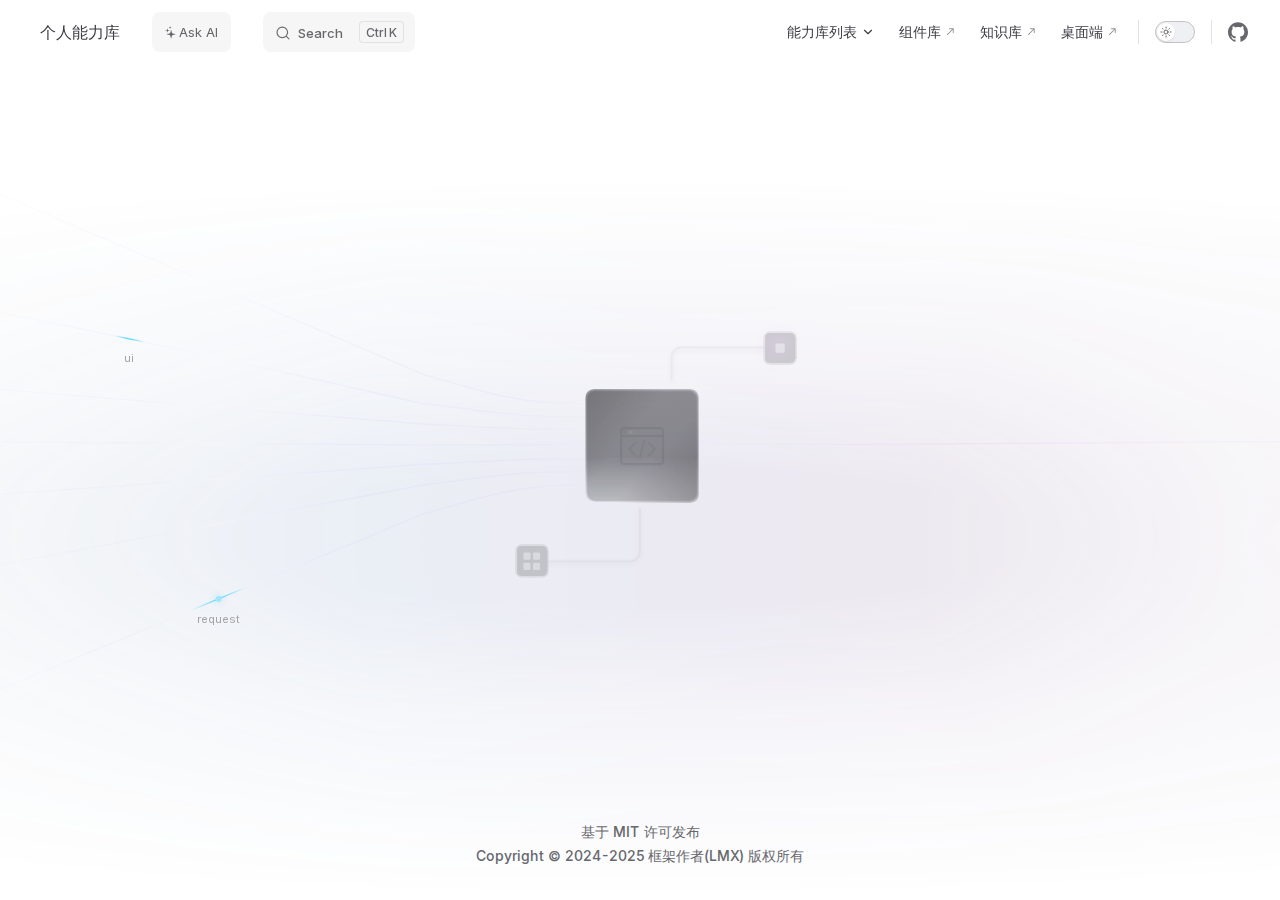
==== commit 843aeaf5: "feat(docs): 修改文档布局" ====
--- a/index.html
+++ b/index.html
@@ -18,8 +18,8 @@
     <script id="check-mac-os">document.documentElement.classList.toggle("mac",/Mac|iPhone|iPod|iPad/i.test(navigator.platform));</script>
   </head>
   <body>
-    <div id="app"><div class="Layout" data-v-edd96f02><!--[--><!--]--><!--[--><span tabindex="-1" data-v-12300243></span><a href="#VPContent" class="VPSkipLink visually-hidden" data-v-12300243>Skip to content</a><!--]--><!----><header class="VPNav" data-v-edd96f02 data-v-bd8c2cec><div class="VPNavBar" data-v-bd8c2cec data-v-7585e5dc><div class="wrapper" data-v-7585e5dc><div class="container" data-v-7585e5dc><div class="title" data-v-7585e5dc><div class="VPNavBarTitle" data-v-7585e5dc data-v-6cfcdc49><a class="title" href="/" data-v-6cfcdc49><!--[--><!--]--><!--[--><img class="VPImage logo" src="/favicon.ico" alt data-v-503b322d><!--]--><span data-v-6cfcdc49>个人能力库</span><!--[--><!--]--></a></div></div><div class="content" data-v-7585e5dc><div class="content-body" data-v-7585e5dc><!--[--><!--[--><!--[--><!--[--><button type="button" class="documate-button" aria-label="Ask AI"><svg class="icon" viewBox="0 0 12 14" fill="currentColor" data-v-fd703a20><path fill-rule="evenodd" clip-rule="evenodd" d="M6.61655 13.3474C6.69072 13.3474 6.75047 13.3232 6.7958 13.2749C6.84525 13.2306 6.87616 13.1721 6.88852 13.0996C6.97094 12.4628 7.0616 11.9269 7.1605 11.4916C7.26352 11.0564 7.39951 10.6997 7.56847 10.4216C7.73742 10.1435 7.96202 9.92194 8.24223 9.75671C8.52245 9.59147 8.88099 9.46454 9.31782 9.37581C9.7587 9.28313 10.2986 9.20257 10.9373 9.13407C11.0156 9.12598 11.0774 9.09776 11.1227 9.04939C11.1722 9.00103 11.1969 8.94061 11.1969 8.86806C11.1969 8.79552 11.1722 8.7351 11.1227 8.68674C11.0774 8.63837 11.0156 8.61015 10.9373 8.60206C10.2986 8.53356 9.7587 8.45498 9.31782 8.36634C8.88099 8.27366 8.52245 8.1447 8.24223 7.97946C7.96202 7.81424 7.73742 7.59259 7.56847 7.31452C7.39951 7.03646 7.26352 6.6798 7.1605 6.24456C7.0616 5.80932 6.97094 5.27132 6.88852 4.63056C6.87616 4.56205 6.84525 4.50563 6.7958 4.4613C6.75047 4.41293 6.69072 4.38876 6.61655 4.38876C6.54237 4.38876 6.48056 4.41293 6.4311 4.4613C6.38578 4.50563 6.35693 4.56205 6.34456 4.63056C6.26627 5.27132 6.17561 5.80932 6.07259 6.24456C5.97369 6.6798 5.8377 7.03646 5.66462 7.31452C5.49566 7.59259 5.27108 7.81424 4.99086 7.97946C4.71064 8.1447 4.35212 8.27366 3.91531 8.36634C3.4785 8.45498 2.93866 8.53356 2.2958 8.60206C2.21751 8.61015 2.15363 8.63837 2.10418 8.68674C2.05473 8.7351 2.03001 8.79552 2.03001 8.86806C2.03001 8.94061 2.05473 9.00103 2.10418 9.04939C2.15363 9.09776 2.21751 9.12598 2.2958 9.13407C2.93454 9.21462 3.47231 9.30533 3.90913 9.4061C4.34594 9.50283 4.70239 9.63175 4.97849 9.79294C5.25871 9.95413 5.48331 10.1718 5.65226 10.4458C5.82122 10.7158 5.95721 11.0664 6.06023 11.4976C6.16325 11.9288 6.25802 12.4628 6.34456 13.0996C6.35693 13.1721 6.38578 13.2306 6.4311 13.2749C6.48056 13.3232 6.54237 13.3474 6.61655 13.3474ZM2.65431 7.00622C2.70377 7.00622 2.74498 6.9901 2.77795 6.95787C2.81091 6.92563 2.82945 6.88734 2.83358 6.84301C2.88714 6.46016 2.94072 6.16396 2.99429 5.9544C3.04786 5.74081 3.13234 5.58163 3.24773 5.47685C3.36311 5.36804 3.53412 5.28341 3.76078 5.22296C3.98742 5.16251 4.30267 5.094 4.70652 5.01744C4.81366 5.00131 4.86723 4.94287 4.86723 4.84212C4.86723 4.79377 4.85074 4.75548 4.81778 4.72727C4.78893 4.69503 4.75185 4.67489 4.70652 4.66682C4.30267 4.6104 3.98536 4.556 3.7546 4.50361C3.52794 4.44719 3.35693 4.36458 3.24155 4.25576C3.13028 4.14293 3.04786 3.9777 2.99429 3.76008C2.94072 3.53843 2.88714 3.23417 2.83358 2.84729C2.82122 2.73848 2.76146 2.68408 2.65431 2.68408C2.54717 2.68408 2.48536 2.7405 2.46888 2.85334C2.42355 3.23215 2.3741 3.52836 2.32053 3.74195C2.26696 3.95553 2.18248 4.11673 2.06709 4.22554C1.95171 4.33032 1.77863 4.41293 1.54786 4.47339C1.32121 4.52981 1.00597 4.59428 0.602121 4.66682C0.494978 4.68698 0.441406 4.74541 0.441406 4.84212C0.441406 4.94287 0.503219 5.00131 0.626846 5.01744C1.02245 5.08594 1.33357 5.14841 1.56023 5.20483C1.791 5.26125 1.96201 5.34386 2.07328 5.45267C2.18454 5.56148 2.26696 5.72469 2.32053 5.94231C2.3741 6.1559 2.42355 6.45412 2.46888 6.83697C2.48536 6.9498 2.54717 7.00622 2.65431 7.00622ZM5.49773 3.08909C5.56366 3.08909 5.60487 3.05281 5.62135 2.98028C5.67493 2.67803 5.72643 2.45638 5.77589 2.31533C5.82534 2.17025 5.92217 2.06749 6.0664 2.00704C6.21064 1.94659 6.45377 1.88815 6.7958 1.83173C6.86998 1.81561 6.90707 1.77531 6.90707 1.71084C6.90707 1.6383 6.86998 1.598 6.7958 1.58993C6.45377 1.52949 6.21064 1.47105 6.0664 1.41463C5.92217 1.35418 5.82534 1.25343 5.77589 1.11238C5.72643 0.967306 5.67493 0.741626 5.62135 0.435348C5.60487 0.362808 5.56366 0.326538 5.49773 0.326538C5.42355 0.326538 5.38234 0.362808 5.3741 0.435348C5.31641 0.741626 5.26283 0.967306 5.21338 1.11238C5.16806 1.25343 5.07121 1.35418 4.92286 1.41463C4.77863 1.47105 4.5355 1.52949 4.19347 1.58993C4.11929 1.598 4.0822 1.6383 4.0822 1.71084C4.0822 1.77531 4.11929 1.81561 4.19347 1.83173C4.5355 1.88815 4.77863 1.94659 4.92286 2.00704C5.07121 2.06749 5.16806 2.17025 5.21338 2.31533C5.26283 2.45638 5.31641 2.67803 5.3741 2.98028C5.38234 3.05281 5.42355 3.08909 5.49773 3.08909Z" data-v-fd703a20></path></svg><span class="button-placeholder">Ask AI</span></button><!----><!--]--><!--]--><!--]--><!--]--><div class="VPNavBarSearch search" data-v-7585e5dc><!--[--><!----><div id="local-search"><button type="button" class="DocSearch DocSearch-Button" aria-label="Search"><span class="DocSearch-Button-Container"><span class="vp-icon DocSearch-Search-Icon"></span><span class="DocSearch-Button-Placeholder">Search</span></span><span class="DocSearch-Button-Keys"><kbd class="DocSearch-Button-Key"></kbd><kbd class="DocSearch-Button-Key">K</kbd></span></button></div><!--]--></div><nav aria-labelledby="main-nav-aria-label" class="VPNavBarMenu menu" data-v-7585e5dc data-v-bcd97cf2><span id="main-nav-aria-label" class="visually-hidden" data-v-bcd97cf2> Main Navigation </span><!--[--><!--[--><div class="VPFlyout VPNavBarMenuGroup" data-v-bcd97cf2 data-v-55afaa08><button type="button" class="button" aria-haspopup="true" aria-expanded="false" data-v-55afaa08><span class="text" data-v-55afaa08><!----><span data-v-55afaa08>能力库列表</span><span class="vpi-chevron-down text-icon" data-v-55afaa08></span></span></button><div class="menu" data-v-55afaa08><div class="VPMenu" data-v-55afaa08 data-v-c0340a3c><div class="items" data-v-c0340a3c><!--[--><!--[--><div class="VPMenuLink" data-v-c0340a3c data-v-3d09ef90><a class="VPLink link vp-external-link-icon" href="https://requestforlmx.github.io/" target="_blank" rel="noreferrer" data-v-3d09ef90><!--[--><span data-v-3d09ef90>个人请求库</span><!--]--></a></div><!--]--><!--[--><div class="VPMenuLink" data-v-c0340a3c data-v-3d09ef90><a class="VPLink link vp-external-link-icon" href="https://platformforlmx.github.io/" target="_blank" rel="noreferrer" data-v-3d09ef90><!--[--><span data-v-3d09ef90>个人方法库</span><!--]--></a></div><!--]--><!--[--><div class="VPMenuLink" data-v-c0340a3c data-v-3d09ef90><a class="VPLink link vp-external-link-icon" href="https://uiforlmx.github.io/" target="_blank" rel="noreferrer" data-v-3d09ef90><!--[--><span data-v-3d09ef90>个人组件库</span><!--]--></a></div><!--]--><!--[--><div class="VPMenuLink" data-v-c0340a3c data-v-3d09ef90><a class="VPLink link vp-external-link-icon" href="https://adminforlmx.github.io/" target="_blank" rel="noreferrer" data-v-3d09ef90><!--[--><span data-v-3d09ef90>个人系统库</span><!--]--></a></div><!--]--><!--[--><div class="VPMenuLink" data-v-c0340a3c data-v-3d09ef90><a class="VPLink link vp-external-link-icon" href="https://blogforlmx.github.io/" target="_blank" rel="noreferrer" data-v-3d09ef90><!--[--><span data-v-3d09ef90>个人知识库</span><!--]--></a></div><!--]--><!--]--></div><!--[--><!--]--></div></div></div><!--]--><!--[--><a class="VPLink link vp-external-link-icon VPNavBarMenuLink" href="https://screenforlmx.github.io/" target="_blank" rel="noreferrer" tabindex="0" data-v-bcd97cf2 data-v-9ef7b7e3><!--[--><span data-v-9ef7b7e3>大屏库</span><!--]--></a><!--]--><!--[--><a class="VPLink link vp-external-link-icon VPNavBarMenuLink" href="https://electronforlmx.github.io/" target="_blank" rel="noreferrer" tabindex="0" data-v-bcd97cf2 data-v-9ef7b7e3><!--[--><span data-v-9ef7b7e3>桌面端</span><!--]--></a><!--]--><!--]--></nav><!----><div class="VPNavBarAppearance appearance" data-v-7585e5dc data-v-53c79f55><button class="VPSwitch VPSwitchAppearance" type="button" role="switch" title aria-checked="false" data-v-53c79f55 data-v-13d22a45 data-v-b08aaf7a><span class="check" data-v-b08aaf7a><span class="icon" data-v-b08aaf7a><!--[--><span class="vpi-sun sun" data-v-13d22a45></span><span class="vpi-moon moon" data-v-13d22a45></span><!--]--></span></span></button></div><div class="VPSocialLinks VPNavBarSocialLinks social-links" data-v-7585e5dc data-v-cd4f4458 data-v-35399b74><!--[--><a class="VPSocialLink no-icon" href aria-label="github" target="_blank" rel="noopener" data-v-35399b74 data-v-80caf155><span class="vpi-social-github"></span></a><!--]--></div><div class="VPFlyout VPNavBarExtra extra" data-v-7585e5dc data-v-3a201829 data-v-55afaa08><button type="button" class="button" aria-haspopup="true" aria-expanded="false" aria-label="extra navigation" data-v-55afaa08><span class="vpi-more-horizontal icon" data-v-55afaa08></span></button><div class="menu" data-v-55afaa08><div class="VPMenu" data-v-55afaa08 data-v-c0340a3c><!----><!--[--><!--[--><!----><div class="group" data-v-3a201829><div class="item appearance" data-v-3a201829><p class="label" data-v-3a201829>Appearance</p><div class="appearance-action" data-v-3a201829><button class="VPSwitch VPSwitchAppearance" type="button" role="switch" title aria-checked="false" data-v-3a201829 data-v-13d22a45 data-v-b08aaf7a><span class="check" data-v-b08aaf7a><span class="icon" data-v-b08aaf7a><!--[--><span class="vpi-sun sun" data-v-13d22a45></span><span class="vpi-moon moon" data-v-13d22a45></span><!--]--></span></span></button></div></div></div><div class="group" data-v-3a201829><div class="item social-links" data-v-3a201829><div class="VPSocialLinks social-links-list" data-v-3a201829 data-v-35399b74><!--[--><a class="VPSocialLink no-icon" href aria-label="github" target="_blank" rel="noopener" data-v-35399b74 data-v-80caf155><span class="vpi-social-github"></span></a><!--]--></div></div></div><!--]--><!--]--></div></div></div><!--[--><!--]--><button type="button" class="VPNavBarHamburger hamburger" aria-label="mobile navigation" aria-expanded="false" aria-controls="VPNavScreen" data-v-7585e5dc data-v-f152ac65><span class="container" data-v-f152ac65><span class="top" data-v-f152ac65></span><span class="middle" data-v-f152ac65></span><span class="bottom" data-v-f152ac65></span></span></button></div></div></div></div><div class="divider" data-v-7585e5dc><div class="divider-line" data-v-7585e5dc></div></div></div><!----></header><!----><!----><div class="VPContent is-home" id="VPContent" data-v-edd96f02 data-v-d480faff><div class="VPHome" data-v-d480faff data-v-32b90dad><!--[--><!--]--><!----><!--[--><!--]--><!--[--><!--]--><!----><!--[--><!--]--><div style="position:relative;" data-v-32b90dad><div><!--[--><div class="hero__diagram" id="hero-diagram" data-v-35426c3f><svg xmlns="http://www.w3.org/2000/svg" width="844" height="644" viewbox="0 0 844 644" fill="none" class="input-lines" data-v-35426c3f data-v-5fb15fbd><!--[--><g data-v-5fb15fbd><path d="M843.505 284.659L752.638 284.659C718.596 284.659 684.866 280.049 653.251 271.077L598.822 255.629L0.675021 1.00011" stroke="url(#base_gradient)" stroke-width="1.2" style="opacity:0.8;" data-v-5fb15fbd></path><g data-v-5fb15fbd data-v-60f8eded><path d="M843.505 284.659L752.638 284.659C718.596 284.659 684.866 280.049 653.251 271.077L598.822 255.629L0.675021 1.00011" stroke="url(#glow_gradient_0.rnwsu90i30n)" stroke-width="1.2" mask="url(#glow_mask_0.rnwsu90i30n)" class="svg-path" data-v-60f8eded></path><!----><!----><defs data-v-60f8eded><mask id="glow_mask_0.rnwsu90i30n" data-v-60f8eded><path d="M843.505 284.659L752.638 284.659C718.596 284.659 684.866 280.049 653.251 271.077L598.822 255.629L0.675021 1.00011" fill="black" data-v-60f8eded></path><circle cx="0" cy="0" r="0" fill="white" data-v-60f8eded></circle></mask><radialGradient id="glow_gradient_0.rnwsu90i30n" cx="0" cy="0" r="0" gradientUnits="userSpaceOnUse" data-v-60f8eded><stop offset="0%" stop-opacity="1" data-v-60f8eded></stop><stop offset="100%" stop-opacity="0" data-v-60f8eded></stop></radialGradient></defs></g></g><g data-v-5fb15fbd><path d="M843.505 298.181L724.342 297.36C708.881 297.36 693.45 296.409 678.22 294.518L598.822 284.659C592.82 284.659 200.538 190.002 0.675028 164.892" stroke="url(#base_gradient)" stroke-width="1.2" style="opacity:0.8;" data-v-5fb15fbd></path><g data-v-5fb15fbd data-v-60f8eded><path d="M843.505 298.181L724.342 297.36C708.881 297.36 693.45 296.409 678.22 294.518L598.822 284.659C592.82 284.659 200.538 190.002 0.675028 164.892" stroke="url(#glow_gradient_0.ewtum12fzoh)" stroke-width="1.2" mask="url(#glow_mask_0.ewtum12fzoh)" class="svg-path" data-v-60f8eded></path><!----><!----><defs data-v-60f8eded><mask id="glow_mask_0.ewtum12fzoh" data-v-60f8eded><path d="M843.505 298.181L724.342 297.36C708.881 297.36 693.45 296.409 678.22 294.518L598.822 284.659C592.82 284.659 200.538 190.002 0.675028 164.892" fill="black" data-v-60f8eded></path><circle cx="0" cy="0" r="0" fill="white" data-v-60f8eded></circle></mask><radialGradient id="glow_gradient_0.ewtum12fzoh" cx="0" cy="0" r="0" gradientUnits="userSpaceOnUse" data-v-60f8eded><stop offset="0%" stop-opacity="1" data-v-60f8eded></stop><stop offset="100%" stop-opacity="0" data-v-60f8eded></stop></radialGradient></defs></g></g><g data-v-5fb15fbd><path d="M843.505 311.703L701.108 310.061L598.822 305.136L0.675049 256.071" stroke="url(#base_gradient)" stroke-width="1.2" style="opacity:0.8;" data-v-5fb15fbd></path><g data-v-5fb15fbd data-v-60f8eded><path d="M843.505 311.703L701.108 310.061L598.822 305.136L0.675049 256.071" stroke="url(#glow_gradient_0.usg7y03l4c)" stroke-width="1.2" mask="url(#glow_mask_0.usg7y03l4c)" class="svg-path" data-v-60f8eded></path><!----><!----><defs data-v-60f8eded><mask id="glow_mask_0.usg7y03l4c" data-v-60f8eded><path d="M843.505 311.703L701.108 310.061L598.822 305.136L0.675049 256.071" fill="black" data-v-60f8eded></path><circle cx="0" cy="0" r="0" fill="white" data-v-60f8eded></circle></mask><radialGradient id="glow_gradient_0.usg7y03l4c" cx="0" cy="0" r="0" gradientUnits="userSpaceOnUse" data-v-60f8eded><stop offset="0%" stop-opacity="1" data-v-60f8eded></stop><stop offset="100%" stop-opacity="0" data-v-60f8eded></stop></radialGradient></defs></g></g><g data-v-5fb15fbd><path d="M843.505 325.224L598.822 326.002L0.675049 321.858" stroke="url(#base_gradient)" stroke-width="1.2" style="opacity:0.8;" data-v-5fb15fbd></path><g data-v-5fb15fbd data-v-60f8eded><path d="M843.505 325.224L598.822 326.002L0.675049 321.858" stroke="url(#glow_gradient_0.mz37lf8c5oo)" stroke-width="1.2" mask="url(#glow_mask_0.mz37lf8c5oo)" class="svg-path" data-v-60f8eded></path><!----><!----><defs data-v-60f8eded><mask id="glow_mask_0.mz37lf8c5oo" data-v-60f8eded><path d="M843.505 325.224L598.822 326.002L0.675049 321.858" fill="black" data-v-60f8eded></path><circle cx="0" cy="0" r="0" fill="white" data-v-60f8eded></circle></mask><radialGradient id="glow_gradient_0.mz37lf8c5oo" cx="0" cy="0" r="0" gradientUnits="userSpaceOnUse" data-v-60f8eded><stop offset="0%" stop-opacity="1" data-v-60f8eded></stop><stop offset="100%" stop-opacity="0" data-v-60f8eded></stop></radialGradient></defs></g></g><g data-v-5fb15fbd><path d="M843.505 338.746L701.108 340.388L598.822 345.442L0.675038 387.646" stroke="url(#base_gradient)" stroke-width="1.2" style="opacity:0.8;" data-v-5fb15fbd></path><g data-v-5fb15fbd data-v-60f8eded><path d="M843.505 338.746L701.108 340.388L598.822 345.442L0.675038 387.646" stroke="url(#glow_gradient_0.iwrwb35gc7d)" stroke-width="1.2" mask="url(#glow_mask_0.iwrwb35gc7d)" class="svg-path" data-v-60f8eded></path><!----><!----><defs data-v-60f8eded><mask id="glow_mask_0.iwrwb35gc7d" data-v-60f8eded><path d="M843.505 338.746L701.108 340.388L598.822 345.442L0.675038 387.646" fill="black" data-v-60f8eded></path><circle cx="0" cy="0" r="0" fill="white" data-v-60f8eded></circle></mask><radialGradient id="glow_gradient_0.iwrwb35gc7d" cx="0" cy="0" r="0" gradientUnits="userSpaceOnUse" data-v-60f8eded><stop offset="0%" stop-opacity="1" data-v-60f8eded></stop><stop offset="100%" stop-opacity="0" data-v-60f8eded></stop></radialGradient></defs></g></g><g data-v-5fb15fbd><path d="M843.505 352.268L724.342 353.088C708.881 353.088 693.45 354.039 678.22 355.93L598.822 365.789L0.675067 478.825" stroke="url(#base_gradient)" stroke-width="1.2" style="opacity:0.8;" data-v-5fb15fbd></path><g data-v-5fb15fbd data-v-60f8eded><path d="M843.505 352.268L724.342 353.088C708.881 353.088 693.45 354.039 678.22 355.93L598.822 365.789L0.675067 478.825" stroke="url(#glow_gradient_0.mtbq9e2fzpa)" stroke-width="1.2" mask="url(#glow_mask_0.mtbq9e2fzpa)" class="svg-path" data-v-60f8eded></path><!----><!----><defs data-v-60f8eded><mask id="glow_mask_0.mtbq9e2fzpa" data-v-60f8eded><path d="M843.505 352.268L724.342 353.088C708.881 353.088 693.45 354.039 678.22 355.93L598.822 365.789L0.675067 478.825" fill="black" data-v-60f8eded></path><circle cx="0" cy="0" r="0" fill="white" data-v-60f8eded></circle></mask><radialGradient id="glow_gradient_0.mtbq9e2fzpa" cx="0" cy="0" r="0" gradientUnits="userSpaceOnUse" data-v-60f8eded><stop offset="0%" stop-opacity="1" data-v-60f8eded></stop><stop offset="100%" stop-opacity="0" data-v-60f8eded></stop></radialGradient></defs></g></g><g data-v-5fb15fbd><path d="M843.505 365.789L752.638 365.789C718.596 365.789 684.866 370.399 653.251 379.372L598.822 394.82L0.675049 642.717" stroke="url(#base_gradient)" stroke-width="1.2" style="opacity:0.8;" data-v-5fb15fbd></path><g data-v-5fb15fbd data-v-60f8eded><path d="M843.505 365.789L752.638 365.789C718.596 365.789 684.866 370.399 653.251 379.372L598.822 394.82L0.675049 642.717" stroke="url(#glow_gradient_0.dn363ai6iao)" stroke-width="1.2" mask="url(#glow_mask_0.dn363ai6iao)" class="svg-path" data-v-60f8eded></path><!----><!----><defs data-v-60f8eded><mask id="glow_mask_0.dn363ai6iao" data-v-60f8eded><path d="M843.505 365.789L752.638 365.789C718.596 365.789 684.866 370.399 653.251 379.372L598.822 394.82L0.675049 642.717" fill="black" data-v-60f8eded></path><circle cx="0" cy="0" r="0" fill="white" data-v-60f8eded></circle></mask><radialGradient id="glow_gradient_0.dn363ai6iao" cx="0" cy="0" r="0" gradientUnits="userSpaceOnUse" data-v-60f8eded><stop offset="0%" stop-opacity="1" data-v-60f8eded></stop><stop offset="100%" stop-opacity="0" data-v-60f8eded></stop></radialGradient></defs></g></g><!--]--><defs data-v-5fb15fbd><linearGradient id="base_gradient" x1="88.1032" y1="324.167" x2="843.505" y2="324.167" gradientUnits="userSpaceOnUse" data-v-5fb15fbd><stop offset="0" stop-color="#c6caff" stop-opacity="0" data-v-5fb15fbd></stop><stop offset="0.2" stop-color="#c6caff" stop-opacity="0.1" data-v-5fb15fbd></stop><stop offset="0.4" stop-color="white" stop-opacity="0.4" data-v-5fb15fbd></stop><stop offset="0.6" stop-color="#c6caff" stop-opacity="0.2" data-v-5fb15fbd></stop><stop offset="0.8" stop-color="#c6caff" stop-opacity="0.2" data-v-5fb15fbd></stop><stop offset="0.9" stop-color="#c6caff" stop-opacity="0" data-v-5fb15fbd></stop></linearGradient></defs></svg><svg xmlns="http://www.w3.org/2000/svg" width="844" height="80" viewbox="0 0 844 40" fill="none" class="output-line" style="opacity:0.8;" data-v-35426c3f data-v-a9bea642><path d="M843.463 1.3315L245.316 5.47507L0.633077 4.69725" stroke="url(#output_gradient)" stroke-width="1.2" data-v-a9bea642></path><!--[--><g data-v-a9bea642><g data-v-a9bea642 data-v-60f8eded><path d="M843.463 1.3315L245.316 5.47507L0.633077 4.69725" stroke="url(#glow_gradient_0.5fxwe5390v)" stroke-width="1.2" mask="url(#glow_mask_0.5fxwe5390v)" class="svg-path" data-v-60f8eded></path><circle cx="0" cy="0" r="0" fill="#d499ff" class="circle-dot" style="--dot-color: #d499ff" data-v-60f8eded></circle><text x="0" y="15" fill="#a3a3a3" font-family="Inter, sans-serif" font-size="11px" font-style="normal" font-weight="400" text-anchor="middle" alignment-baseline="hanging" class="label" data-v-60f8eded>ui库</text><defs data-v-60f8eded><mask id="glow_mask_0.5fxwe5390v" data-v-60f8eded><path d="M843.463 1.3315L245.316 5.47507L0.633077 4.69725" fill="black" data-v-60f8eded></path><circle cx="0" cy="0" r="0" fill="white" data-v-60f8eded></circle></mask><radialGradient id="glow_gradient_0.5fxwe5390v" cx="0" cy="0" r="0" gradientUnits="userSpaceOnUse" data-v-60f8eded><stop offset="0%" stop-color="#BD34FE" stop-opacity="1" data-v-60f8eded></stop><stop offset="100%" stop-color="#BD34FE" stop-opacity="0" data-v-60f8eded></stop></radialGradient></defs></g></g><g data-v-a9bea642><g data-v-a9bea642 data-v-60f8eded><path d="M843.463 1.3315L245.316 5.47507L0.633077 4.69725" stroke="url(#glow_gradient_0.8dulx4fdwfh)" stroke-width="1.2" mask="url(#glow_mask_0.8dulx4fdwfh)" class="svg-path" data-v-60f8eded></path><circle cx="0" cy="0" r="0" fill="#d499ff" class="circle-dot" style="--dot-color: #d499ff" data-v-60f8eded></circle><text x="0" y="15" fill="#a3a3a3" font-family="Inter, sans-serif" font-size="11px" font-style="normal" font-weight="400" text-anchor="middle" alignment-baseline="hanging" class="label" data-v-60f8eded>platform库</text><defs data-v-60f8eded><mask id="glow_mask_0.8dulx4fdwfh" data-v-60f8eded><path d="M843.463 1.3315L245.316 5.47507L0.633077 4.69725" fill="black" data-v-60f8eded></path><circle cx="0" cy="0" r="0" fill="white" data-v-60f8eded></circle></mask><radialGradient id="glow_gradient_0.8dulx4fdwfh" cx="0" cy="0" r="0" gradientUnits="userSpaceOnUse" data-v-60f8eded><stop offset="0%" stop-color="#BD34FE" stop-opacity="1" data-v-60f8eded></stop><stop offset="100%" stop-color="#BD34FE" stop-opacity="0" data-v-60f8eded></stop></radialGradient></defs></g></g><g data-v-a9bea642><g data-v-a9bea642 data-v-60f8eded><path d="M843.463 1.3315L245.316 5.47507L0.633077 4.69725" stroke="url(#glow_gradient_0.yzc3dx7f6tf)" stroke-width="1.2" mask="url(#glow_mask_0.yzc3dx7f6tf)" class="svg-path" data-v-60f8eded></path><circle cx="0" cy="0" r="0" fill="#d499ff" class="circle-dot" style="--dot-color: #d499ff" data-v-60f8eded></circle><text x="0" y="15" fill="#a3a3a3" font-family="Inter, sans-serif" font-size="11px" font-style="normal" font-weight="400" text-anchor="middle" alignment-baseline="hanging" class="label" data-v-60f8eded>request库</text><defs data-v-60f8eded><mask id="glow_mask_0.yzc3dx7f6tf" data-v-60f8eded><path d="M843.463 1.3315L245.316 5.47507L0.633077 4.69725" fill="black" data-v-60f8eded></path><circle cx="0" cy="0" r="0" fill="white" data-v-60f8eded></circle></mask><radialGradient id="glow_gradient_0.yzc3dx7f6tf" cx="0" cy="0" r="0" gradientUnits="userSpaceOnUse" data-v-60f8eded><stop offset="0%" stop-color="#BD34FE" stop-opacity="1" data-v-60f8eded></stop><stop offset="100%" stop-color="#BD34FE" stop-opacity="0" data-v-60f8eded></stop></radialGradient></defs></g></g><g data-v-a9bea642><g data-v-a9bea642 data-v-60f8eded><path d="M843.463 1.3315L245.316 5.47507L0.633077 4.69725" stroke="url(#glow_gradient_0.cu83kdroe9p)" stroke-width="1.2" mask="url(#glow_mask_0.cu83kdroe9p)" class="svg-path" data-v-60f8eded></path><circle cx="0" cy="0" r="0" fill="#d499ff" class="circle-dot" style="--dot-color: #d499ff" data-v-60f8eded></circle><text x="0" y="15" fill="#a3a3a3" font-family="Inter, sans-serif" font-size="11px" font-style="normal" font-weight="400" text-anchor="middle" alignment-baseline="hanging" class="label" data-v-60f8eded>admin库</text><defs data-v-60f8eded><mask id="glow_mask_0.cu83kdroe9p" data-v-60f8eded><path d="M843.463 1.3315L245.316 5.47507L0.633077 4.69725" fill="black" data-v-60f8eded></path><circle cx="0" cy="0" r="0" fill="white" data-v-60f8eded></circle></mask><radialGradient id="glow_gradient_0.cu83kdroe9p" cx="0" cy="0" r="0" gradientUnits="userSpaceOnUse" data-v-60f8eded><stop offset="0%" stop-color="#BD34FE" stop-opacity="1" data-v-60f8eded></stop><stop offset="100%" stop-color="#BD34FE" stop-opacity="0" data-v-60f8eded></stop></radialGradient></defs></g></g><!--]--><defs data-v-a9bea642><linearGradient id="output_gradient" gradientUnits="userSpaceOnUse" data-v-a9bea642><stop offset="0.1" stop-color="#E0C8FF" stop-opacity="0" data-v-a9bea642></stop><stop offset="0.4" stop-color="#E0C8FF" stop-opacity="0.4" data-v-a9bea642></stop><stop offset="1" stop-color="#E0C8FF" stop-opacity="0" data-v-a9bea642></stop></linearGradient></defs></svg><!--[--><svg width="142" height="82" viewBox="0 0 142 82" fill="none" xmlns="http://www.w3.org/2000/svg" class="blue-indicator" data-v-87c86809><g opacity="0.2" filter="url(#filter0_d_1_2)" data-v-87c86809><path fill-rule="evenodd" clip-rule="evenodd" d="M136.073 3V45.1271C136.073 51.5014 130.905 56.6688 124.531 56.6688H40.2769V54.3604H124.531C129.63 54.3604 133.764 50.2265 133.764 45.1271V3H136.073Z" fill="#0D0D0D" data-v-87c86809></path><path d="M136.361 3V2.71146H136.073H133.764H133.476V3V45.1271C133.476 50.0672 129.471 54.0719 124.531 54.0719H40.2769H39.9883V54.3604V56.6688V56.9573H40.2769H124.531C131.065 56.9573 136.361 51.6607 136.361 45.1271V3Z" stroke="#404040" stroke-width="0.577083" data-v-87c86809></path></g><g filter="url(#filter1_i_1_2)" data-v-87c86809><rect x="12" y="69.9419" width="30.0083" height="30.0083" rx="5.01812" transform="rotate(-90 12 69.9419)" fill="#1F1F1F" data-v-87c86809></rect></g><rect x="12" y="69.9419" width="30.0083" height="30.0083" rx="5.01812" transform="rotate(-90 12 69.9419)" stroke="#2C2C2C" stroke-opacity="0.4" stroke-width="3.75141" data-v-87c86809></rect><path d="M18.4048 57.9946C18.4048 57.3366 18.9382 56.8032 19.5961 56.8032H24.3614C25.0194 56.8032 25.5528 57.3366 25.5528 57.9946V62.7599C25.5528 63.4179 25.0194 63.9512 24.3614 63.9512H19.5961C18.9382 63.9512 18.4048 63.4179 18.4048 62.7599V57.9946Z" fill="#41D1FF" style="display:none;" data-v-87c86809></path><path d="M18.4048 57.9946C18.4048 57.3366 18.9382 56.8032 19.5961 56.8032H24.3614C25.0194 56.8032 25.5528 57.3366 25.5528 57.9946V62.7599C25.5528 63.4179 25.0194 63.9512 24.3614 63.9512H19.5961C18.9382 63.9512 18.4048 63.4179 18.4048 62.7599V57.9946Z" fill="white" fill-opacity="0.5" data-v-87c86809></path><path d="M27.9354 57.9946C27.9354 57.3366 28.4688 56.8032 29.1268 56.8032H33.8921C34.5501 56.8032 35.0834 57.3366 35.0834 57.9946V62.7599C35.0834 63.4179 34.5501 63.9512 33.8921 63.9512H29.1268C28.4688 63.9512 27.9354 63.4179 27.9354 62.7599V57.9946Z" fill="#41D1FF" style="display:none;" data-v-87c86809></path><path d="M27.9354 57.9946C27.9354 57.3366 28.4688 56.8032 29.1268 56.8032H33.8921C34.5501 56.8032 35.0834 57.3366 35.0834 57.9946V62.7599C35.0834 63.4179 34.5501 63.9512 33.8921 63.9512H29.1268C28.4688 63.9512 27.9354 63.4179 27.9354 62.7599V57.9946Z" fill="white" fill-opacity="0.5" data-v-87c86809></path><path d="M27.9354 47.6694C27.9354 47.0114 28.4688 46.478 29.1268 46.478H33.8921C34.5501 46.478 35.0834 47.0114 35.0834 47.6694V52.4347C35.0834 53.0926 34.5501 53.626 33.8921 53.626H29.1268C28.4688 53.626 27.9354 53.0926 27.9354 52.4347V47.6694Z" fill="#41D1FF" style="display:none;" data-v-87c86809></path><path d="M27.9354 47.6694C27.9354 47.0114 28.4688 46.478 29.1268 46.478H33.8921C34.5501 46.478 35.0834 47.0114 35.0834 47.6694V52.4347C35.0834 53.0926 34.5501 53.626 33.8921 53.626H29.1268C28.4688 53.626 27.9354 53.0926 27.9354 52.4347V47.6694Z" fill="white" fill-opacity="0.5" data-v-87c86809></path><path d="M18.4048 47.6694C18.4048 47.0114 18.9382 46.478 19.5961 46.478H24.3614C25.0194 46.478 25.5528 47.0114 25.5528 47.6694V52.4347C25.5528 53.0926 25.0194 53.626 24.3614 53.626H19.5961C18.9382 53.626 18.4048 53.0926 18.4048 52.4347V47.6694Z" fill="#41D1FF" style="display:none;" data-v-87c86809></path><path d="M18.4048 47.6694C18.4048 47.0114 18.9382 46.478 19.5961 46.478H24.3614C25.0194 46.478 25.5528 47.0114 25.5528 47.6694V52.4347C25.5528 53.0926 25.0194 53.626 24.3614 53.626H19.5961C18.9382 53.626 18.4048 53.0926 18.4048 52.4347V47.6694Z" fill="white" fill-opacity="0.5" data-v-87c86809></path><g filter="url(#filter2_f_1_2)" style="display:none;" data-v-87c86809><path d="M18.4048 57.9946C18.4048 57.3366 18.9382 56.8032 19.5961 56.8032H24.3614C25.0194 56.8032 25.5528 57.3366 25.5528 57.9946V62.7599C25.5528 63.4179 25.0194 63.9512 24.3614 63.9512H19.5961C18.9382 63.9512 18.4048 63.4179 18.4048 62.7599V57.9946Z" fill="#41D1FF" data-v-87c86809></path><path d="M27.9354 57.9946C27.9354 57.3366 28.4688 56.8032 29.1268 56.8032H33.8921C34.5501 56.8032 35.0834 57.3366 35.0834 57.9946V62.7599C35.0834 63.4179 34.5501 63.9512 33.8921 63.9512H29.1268C28.4688 63.9512 27.9354 63.4179 27.9354 62.7599V57.9946Z" fill="#41D1FF" data-v-87c86809></path><path d="M27.9354 47.6694C27.9354 47.0114 28.4688 46.478 29.1268 46.478H33.8921C34.5501 46.478 35.0834 47.0114 35.0834 47.6694V52.4347C35.0834 53.0926 34.5501 53.626 33.8921 53.626H29.1268C28.4688 53.626 27.9354 53.0926 27.9354 52.4347V47.6694Z" fill="#41D1FF" data-v-87c86809></path></g><defs data-v-87c86809><filter id="filter0_d_1_2" x="35.0831" y="0.114583" width="106.183" height="64.0563" filterUnits="userSpaceOnUse" color-interpolation-filters="sRGB" data-v-87c86809><feFlood flood-opacity="0" result="BackgroundImageFix" data-v-87c86809></feFlood><feColorMatrix in="SourceAlpha" type="matrix" values="0 0 0 0 0 0 0 0 0 0 0 0 0 0 0 0 0 0 127 0" result="hardAlpha" data-v-87c86809></feColorMatrix><feOffset dy="2.30833" data-v-87c86809></feOffset><feGaussianBlur stdDeviation="2.30833" data-v-87c86809></feGaussianBlur><feComposite in2="hardAlpha" operator="out" data-v-87c86809></feComposite><feColorMatrix type="matrix" values="0 0 0 0 0 0 0 0 0 0 0 0 0 0 0 0 0 0 0.65 0" data-v-87c86809></feColorMatrix><feBlend mode="normal" in2="BackgroundImageFix" result="effect1_dropShadow_1_2" data-v-87c86809></feBlend><feBlend mode="normal" in="SourceGraphic" in2="effect1_dropShadow_1_2" result="shape" data-v-87c86809></feBlend></filter><filter id="filter1_i_1_2" x="10.1243" y="38.0579" width="33.7597" height="33.7597" filterUnits="userSpaceOnUse" color-interpolation-filters="sRGB" data-v-87c86809><feFlood flood-opacity="0" result="BackgroundImageFix" data-v-87c86809></feFlood><feBlend mode="normal" in="SourceGraphic" in2="BackgroundImageFix" result="shape" data-v-87c86809></feBlend><feColorMatrix in="SourceAlpha" type="matrix" values="0 0 0 0 0 0 0 0 0 0 0 0 0 0 0 0 0 0 127 0" result="hardAlpha" data-v-87c86809></feColorMatrix><feOffset data-v-87c86809></feOffset><feGaussianBlur stdDeviation="2.30833" data-v-87c86809></feGaussianBlur><feComposite in2="hardAlpha" operator="arithmetic" k2="-1" k3="1" data-v-87c86809></feComposite><feColorMatrix type="matrix" values="0 0 0 0 0 0 0 0 0 0 0 0 0 0 0 0 0 0 0.85 0" data-v-87c86809></feColorMatrix><feBlend mode="normal" in2="shape" result="effect1_innerShadow_1_2" data-v-87c86809></feBlend></filter><filter id="filter2_f_1_2" x="0.802473" y="28.8757" width="51.8833" height="52.6778" filterUnits="userSpaceOnUse" color-interpolation-filters="sRGB" data-v-87c86809><feFlood flood-opacity="0" result="BackgroundImageFix" data-v-87c86809></feFlood><feBlend mode="normal" in="SourceGraphic" in2="BackgroundImageFix" result="shape" data-v-87c86809></feBlend><feGaussianBlur stdDeviation="8.80116" result="effect1_foregroundBlur_1_2" data-v-87c86809></feGaussianBlur></filter></defs></svg><div class="blue-glow" data-v-87c86809></div><!--]--><!--[--><svg width="141" height="67" viewBox="0 0 141 67" fill="none" xmlns="http://www.w3.org/2000/svg" class="pink-indicator" data-v-b602f04f><g opacity="0.2" filter="url(#filter0_d_1_8)" data-v-b602f04f><path fill-rule="evenodd" clip-rule="evenodd" d="M5.48397 58.9922L5.48397 36.8651C5.48397 30.4908 10.6514 25.3234 17.0256 25.3234L101.28 25.3234L101.28 27.6318L17.0256 27.6318C11.9262 27.6318 7.7923 31.7657 7.7923 36.8651L7.7923 58.9922L5.48397 58.9922Z" fill="#0D0D0D" data-v-b602f04f></path><path d="M5.19543 58.9922L5.19543 59.2807L5.48397 59.2807L7.79231 59.2807L8.08085 59.2807L8.08085 58.9922L8.08085 36.8651C8.08085 31.925 12.0856 27.9203 17.0256 27.9203L101.28 27.9203L101.568 27.9203L101.568 27.6318L101.568 25.3234L101.568 25.0349L101.28 25.0349L17.0256 25.0349C10.492 25.0349 5.19542 30.3315 5.19543 36.8651L5.19543 58.9922Z" stroke="#404040" stroke-width="0.577083" data-v-b602f04f></path></g><g filter="url(#filter1_i_1_8)" data-v-b602f04f><rect x="130.134" y="12.0518" width="30.0083" height="30.0083" rx="5.01812" transform="rotate(90 130.134 12.0518)" fill="#1F1F1F" data-v-b602f04f></rect></g><rect x="130.134" y="12.0518" width="30.0083" height="30.0083" rx="5.01812" transform="rotate(90 130.134 12.0518)" stroke="#2C2C2C" stroke-opacity="0.4" stroke-width="3.75141" data-v-b602f04f></rect><g filter="url(#filter2_f_1_8)" data-v-b602f04f><path d="M123.152 23.9976C123.152 24.6556 122.619 25.1889 121.961 25.1889L117.196 25.1889C116.538 25.1889 116.004 24.6556 116.004 23.9976L116.004 19.2323C116.004 18.5743 116.538 18.041 117.196 18.041L121.961 18.041C122.619 18.041 123.152 18.5743 123.152 19.2323L123.152 23.9976Z" fill="#BD34FE" data-v-b602f04f></path><path d="M113.622 23.9976C113.622 24.6556 113.088 25.1889 112.43 25.1889L107.665 25.1889C107.007 25.1889 106.474 24.6556 106.474 23.9976L106.474 19.2323C106.474 18.5743 107.007 18.041 107.665 18.041L112.43 18.041C113.088 18.041 113.622 18.5743 113.622 19.2323L113.622 23.9976Z" fill="#BD34FE" data-v-b602f04f></path><path d="M113.622 34.3228C113.622 34.9808 113.088 35.5142 112.43 35.5142L107.665 35.5142C107.007 35.5142 106.474 34.9808 106.474 34.3228L106.474 29.5575C106.474 28.8996 107.007 28.3662 107.665 28.3662L112.43 28.3662C113.088 28.3662 113.622 28.8996 113.622 29.5575L113.622 34.3228Z" fill="#BD34FE" data-v-b602f04f></path></g><rect x="110.513" y="22.439" width="9.23333" height="9.23333" rx="1.15417" fill="#BD34FE" style="display:none;" data-v-b602f04f></rect><rect x="110.513" y="22.439" width="9.23333" height="9.23333" rx="1.15417" fill="white" fill-opacity="0.5" data-v-b602f04f></rect><g filter="url(#filter3_f_1_8)" data-v-b602f04f><rect x="108.205" y="20.1309" width="13.85" height="13.85" rx="1.73125" fill="#BD34FE" fill-opacity="0.5" style="display:none;" data-v-b602f04f></rect></g><defs data-v-b602f04f><filter id="filter0_d_1_8" x="0.290218" y="22.438" width="106.183" height="44.0563" filterUnits="userSpaceOnUse" color-interpolation-filters="sRGB" data-v-b602f04f><feFlood flood-opacity="0" result="BackgroundImageFix" data-v-b602f04f></feFlood><feColorMatrix in="SourceAlpha" type="matrix" values="0 0 0 0 0 0 0 0 0 0 0 0 0 0 0 0 0 0 127 0" result="hardAlpha" data-v-b602f04f></feColorMatrix><feOffset dy="2.30833" data-v-b602f04f></feOffset><feGaussianBlur stdDeviation="2.30833" data-v-b602f04f></feGaussianBlur><feComposite in2="hardAlpha" operator="out" data-v-b602f04f></feComposite><feColorMatrix type="matrix" values="0 0 0 0 0 0 0 0 0 0 0 0 0 0 0 0 0 0 0.65 0" data-v-b602f04f></feColorMatrix><feBlend mode="normal" in2="BackgroundImageFix" result="effect1_dropShadow_1_8" data-v-b602f04f></feBlend><feBlend mode="normal" in="SourceGraphic" in2="effect1_dropShadow_1_8" result="shape" data-v-b602f04f></feBlend></filter><filter id="filter1_i_1_8" x="98.2503" y="10.1761" width="33.7597" height="33.7597" filterUnits="userSpaceOnUse" color-interpolation-filters="sRGB" data-v-b602f04f><feFlood flood-opacity="0" result="BackgroundImageFix" data-v-b602f04f></feFlood><feBlend mode="normal" in="SourceGraphic" in2="BackgroundImageFix" result="shape" data-v-b602f04f></feBlend><feColorMatrix in="SourceAlpha" type="matrix" values="0 0 0 0 0 0 0 0 0 0 0 0 0 0 0 0 0 0 127 0" result="hardAlpha" data-v-b602f04f></feColorMatrix><feOffset data-v-b602f04f></feOffset><feGaussianBlur stdDeviation="2.30833" data-v-b602f04f></feGaussianBlur><feComposite in2="hardAlpha" operator="arithmetic" k2="-1" k3="1" data-v-b602f04f></feComposite><feColorMatrix type="matrix" values="0 0 0 0 0 0 0 0 0 0 0 0 0 0 0 0 0 0 0.85 0" data-v-b602f04f></feColorMatrix><feBlend mode="normal" in2="shape" result="effect1_innerShadow_1_8" data-v-b602f04f></feBlend></filter><filter id="filter2_f_1_8" x="88.8714" y="0.438646" width="51.8833" height="52.6778" filterUnits="userSpaceOnUse" color-interpolation-filters="sRGB" data-v-b602f04f><feFlood flood-opacity="0" result="BackgroundImageFix" data-v-b602f04f></feFlood><feBlend mode="normal" in="SourceGraphic" in2="BackgroundImageFix" result="shape" data-v-b602f04f></feBlend><feGaussianBlur stdDeviation="8.80116" result="effect1_foregroundBlur_1_8" data-v-b602f04f></feGaussianBlur></filter><filter id="filter3_f_1_8" x="96.6634" y="8.58919" width="36.9333" height="36.9333" filterUnits="userSpaceOnUse" color-interpolation-filters="sRGB" data-v-b602f04f><feFlood flood-opacity="0" result="BackgroundImageFix" data-v-b602f04f></feFlood><feBlend mode="normal" in="SourceGraphic" in2="BackgroundImageFix" result="shape" data-v-b602f04f></feBlend><feGaussianBlur stdDeviation="5.77083" result="effect1_foregroundBlur_1_8" data-v-b602f04f></feGaussianBlur></filter></defs></svg><div class="pink-glow" data-v-b602f04f></div><!--]--><div class="vite-chip" data-v-35426c3f><div class="vite-chip__background" data-v-35426c3f><div class="vite-chip__border" data-v-35426c3f></div><div class="vite-chip__edge" data-v-35426c3f></div></div><div class="vite-chip__filter" data-v-35426c3f></div><img src="/logo.svg" alt="Vite Logo" class="vite-chip__logo" data-v-35426c3f></div></div><div class="hero__background" data-v-35426c3f></div><!--]--><!----></div></div></div></div><footer class="VPFooter" data-v-edd96f02 data-v-dad29ef0><div class="container" data-v-dad29ef0><p class="message" data-v-dad29ef0>基于 MIT 许可发布</p><p class="copyright" data-v-dad29ef0>Copyright © 2024-2025 框架作者(LMX) 版权所有</p></div></footer><!--[--><!--]--></div></div>
-    <script>window.__VP_HASH_MAP__=JSON.parse("{\"index.md\":\"BtpIZjx6\"}");window.__VP_SITE_DATA__=JSON.parse("{\"lang\":\"en-US\",\"dir\":\"ltr\",\"title\":\"个人能力库\",\"description\":\"个人能力库\",\"base\":\"/\",\"head\":[],\"router\":{\"prefetchLinks\":true},\"appearance\":true,\"themeConfig\":{\"search\":{\"provider\":\"local\"},\"logo\":\"/favicon.ico\",\"nav\":[{\"text\":\"能力库列表\",\"items\":[{\"text\":\"个人请求库\",\"link\":\"https://requestforlmx.github.io/\"},{\"text\":\"个人方法库\",\"link\":\"https://platformforlmx.github.io/\"},{\"text\":\"个人组件库\",\"link\":\"https://uiforlmx.github.io/\"},{\"text\":\"个人系统库\",\"link\":\"https://adminforlmx.github.io/\"},{\"text\":\"个人知识库\",\"link\":\"https://blogforlmx.github.io/\"}]},{\"text\":\"大屏库\",\"link\":\"https://screenforlmx.github.io/\"},{\"text\":\"桌面端\",\"link\":\"https://electronforlmx.github.io/\"}],\"socialLinks\":[{\"icon\":\"github\",\"link\":\"\"}],\"outline\":{\"label\":\"页面导航\"},\"docFooter\":{\"prev\":\"上一页\",\"next\":\"下一页\"},\"lastUpdated\":{\"text\":\"更新时间\"},\"darkModeSwitchTitle\":\"切换到深色模式\",\"lightModeSwitchTitle\":\"切换到浅色模式\",\"returnToTopLabel\":\"返回顶部\",\"footer\":{\"message\":\"基于 MIT 许可发布\",\"copyright\":\"Copyright © 2024-2025 框架作者(LMX) 版权所有\"}},\"locales\":{},\"scrollOffset\":134,\"cleanUrls\":false}");</script>
+    <div id="app"><div class="Layout" data-v-edd96f02><!--[--><!--]--><!--[--><span tabindex="-1" data-v-12300243></span><a href="#VPContent" class="VPSkipLink visually-hidden" data-v-12300243>Skip to content</a><!--]--><!----><header class="VPNav" data-v-edd96f02 data-v-bd8c2cec><div class="VPNavBar" data-v-bd8c2cec data-v-7585e5dc><div class="wrapper" data-v-7585e5dc><div class="container" data-v-7585e5dc><div class="title" data-v-7585e5dc><div class="VPNavBarTitle" data-v-7585e5dc data-v-6cfcdc49><a class="title" href="/" data-v-6cfcdc49><!--[--><!--]--><!--[--><img class="VPImage logo" src="/favicon.ico" alt data-v-503b322d><!--]--><span data-v-6cfcdc49>个人能力库</span><!--[--><!--]--></a></div></div><div class="content" data-v-7585e5dc><div class="content-body" data-v-7585e5dc><!--[--><!--[--><!--[--><!--[--><button type="button" class="documate-button" aria-label="Ask AI"><svg class="icon" viewBox="0 0 12 14" fill="currentColor" data-v-fd703a20><path fill-rule="evenodd" clip-rule="evenodd" d="M6.61655 13.3474C6.69072 13.3474 6.75047 13.3232 6.7958 13.2749C6.84525 13.2306 6.87616 13.1721 6.88852 13.0996C6.97094 12.4628 7.0616 11.9269 7.1605 11.4916C7.26352 11.0564 7.39951 10.6997 7.56847 10.4216C7.73742 10.1435 7.96202 9.92194 8.24223 9.75671C8.52245 9.59147 8.88099 9.46454 9.31782 9.37581C9.7587 9.28313 10.2986 9.20257 10.9373 9.13407C11.0156 9.12598 11.0774 9.09776 11.1227 9.04939C11.1722 9.00103 11.1969 8.94061 11.1969 8.86806C11.1969 8.79552 11.1722 8.7351 11.1227 8.68674C11.0774 8.63837 11.0156 8.61015 10.9373 8.60206C10.2986 8.53356 9.7587 8.45498 9.31782 8.36634C8.88099 8.27366 8.52245 8.1447 8.24223 7.97946C7.96202 7.81424 7.73742 7.59259 7.56847 7.31452C7.39951 7.03646 7.26352 6.6798 7.1605 6.24456C7.0616 5.80932 6.97094 5.27132 6.88852 4.63056C6.87616 4.56205 6.84525 4.50563 6.7958 4.4613C6.75047 4.41293 6.69072 4.38876 6.61655 4.38876C6.54237 4.38876 6.48056 4.41293 6.4311 4.4613C6.38578 4.50563 6.35693 4.56205 6.34456 4.63056C6.26627 5.27132 6.17561 5.80932 6.07259 6.24456C5.97369 6.6798 5.8377 7.03646 5.66462 7.31452C5.49566 7.59259 5.27108 7.81424 4.99086 7.97946C4.71064 8.1447 4.35212 8.27366 3.91531 8.36634C3.4785 8.45498 2.93866 8.53356 2.2958 8.60206C2.21751 8.61015 2.15363 8.63837 2.10418 8.68674C2.05473 8.7351 2.03001 8.79552 2.03001 8.86806C2.03001 8.94061 2.05473 9.00103 2.10418 9.04939C2.15363 9.09776 2.21751 9.12598 2.2958 9.13407C2.93454 9.21462 3.47231 9.30533 3.90913 9.4061C4.34594 9.50283 4.70239 9.63175 4.97849 9.79294C5.25871 9.95413 5.48331 10.1718 5.65226 10.4458C5.82122 10.7158 5.95721 11.0664 6.06023 11.4976C6.16325 11.9288 6.25802 12.4628 6.34456 13.0996C6.35693 13.1721 6.38578 13.2306 6.4311 13.2749C6.48056 13.3232 6.54237 13.3474 6.61655 13.3474ZM2.65431 7.00622C2.70377 7.00622 2.74498 6.9901 2.77795 6.95787C2.81091 6.92563 2.82945 6.88734 2.83358 6.84301C2.88714 6.46016 2.94072 6.16396 2.99429 5.9544C3.04786 5.74081 3.13234 5.58163 3.24773 5.47685C3.36311 5.36804 3.53412 5.28341 3.76078 5.22296C3.98742 5.16251 4.30267 5.094 4.70652 5.01744C4.81366 5.00131 4.86723 4.94287 4.86723 4.84212C4.86723 4.79377 4.85074 4.75548 4.81778 4.72727C4.78893 4.69503 4.75185 4.67489 4.70652 4.66682C4.30267 4.6104 3.98536 4.556 3.7546 4.50361C3.52794 4.44719 3.35693 4.36458 3.24155 4.25576C3.13028 4.14293 3.04786 3.9777 2.99429 3.76008C2.94072 3.53843 2.88714 3.23417 2.83358 2.84729C2.82122 2.73848 2.76146 2.68408 2.65431 2.68408C2.54717 2.68408 2.48536 2.7405 2.46888 2.85334C2.42355 3.23215 2.3741 3.52836 2.32053 3.74195C2.26696 3.95553 2.18248 4.11673 2.06709 4.22554C1.95171 4.33032 1.77863 4.41293 1.54786 4.47339C1.32121 4.52981 1.00597 4.59428 0.602121 4.66682C0.494978 4.68698 0.441406 4.74541 0.441406 4.84212C0.441406 4.94287 0.503219 5.00131 0.626846 5.01744C1.02245 5.08594 1.33357 5.14841 1.56023 5.20483C1.791 5.26125 1.96201 5.34386 2.07328 5.45267C2.18454 5.56148 2.26696 5.72469 2.32053 5.94231C2.3741 6.1559 2.42355 6.45412 2.46888 6.83697C2.48536 6.9498 2.54717 7.00622 2.65431 7.00622ZM5.49773 3.08909C5.56366 3.08909 5.60487 3.05281 5.62135 2.98028C5.67493 2.67803 5.72643 2.45638 5.77589 2.31533C5.82534 2.17025 5.92217 2.06749 6.0664 2.00704C6.21064 1.94659 6.45377 1.88815 6.7958 1.83173C6.86998 1.81561 6.90707 1.77531 6.90707 1.71084C6.90707 1.6383 6.86998 1.598 6.7958 1.58993C6.45377 1.52949 6.21064 1.47105 6.0664 1.41463C5.92217 1.35418 5.82534 1.25343 5.77589 1.11238C5.72643 0.967306 5.67493 0.741626 5.62135 0.435348C5.60487 0.362808 5.56366 0.326538 5.49773 0.326538C5.42355 0.326538 5.38234 0.362808 5.3741 0.435348C5.31641 0.741626 5.26283 0.967306 5.21338 1.11238C5.16806 1.25343 5.07121 1.35418 4.92286 1.41463C4.77863 1.47105 4.5355 1.52949 4.19347 1.58993C4.11929 1.598 4.0822 1.6383 4.0822 1.71084C4.0822 1.77531 4.11929 1.81561 4.19347 1.83173C4.5355 1.88815 4.77863 1.94659 4.92286 2.00704C5.07121 2.06749 5.16806 2.17025 5.21338 2.31533C5.26283 2.45638 5.31641 2.67803 5.3741 2.98028C5.38234 3.05281 5.42355 3.08909 5.49773 3.08909Z" data-v-fd703a20></path></svg><span class="button-placeholder">Ask AI</span></button><!----><!--]--><!--]--><!--]--><!--]--><div class="VPNavBarSearch search" data-v-7585e5dc><!--[--><!----><div id="local-search"><button type="button" class="DocSearch DocSearch-Button" aria-label="Search"><span class="DocSearch-Button-Container"><span class="vp-icon DocSearch-Search-Icon"></span><span class="DocSearch-Button-Placeholder">Search</span></span><span class="DocSearch-Button-Keys"><kbd class="DocSearch-Button-Key"></kbd><kbd class="DocSearch-Button-Key">K</kbd></span></button></div><!--]--></div><nav aria-labelledby="main-nav-aria-label" class="VPNavBarMenu menu" data-v-7585e5dc data-v-bcd97cf2><span id="main-nav-aria-label" class="visually-hidden" data-v-bcd97cf2> Main Navigation </span><!--[--><!--[--><div class="VPFlyout VPNavBarMenuGroup" data-v-bcd97cf2 data-v-55afaa08><button type="button" class="button" aria-haspopup="true" aria-expanded="false" data-v-55afaa08><span class="text" data-v-55afaa08><!----><span data-v-55afaa08>能力库列表</span><span class="vpi-chevron-down text-icon" data-v-55afaa08></span></span></button><div class="menu" data-v-55afaa08><div class="VPMenu" data-v-55afaa08 data-v-c0340a3c><div class="items" data-v-c0340a3c><!--[--><!--[--><div class="VPMenuLink" data-v-c0340a3c data-v-3d09ef90><a class="VPLink link vp-external-link-icon" href="https://requestforlmx.github.io/" target="_blank" rel="noreferrer" data-v-3d09ef90><!--[--><span data-v-3d09ef90>个人请求库</span><!--]--></a></div><!--]--><!--[--><div class="VPMenuLink" data-v-c0340a3c data-v-3d09ef90><a class="VPLink link vp-external-link-icon" href="https://platformforlmx.github.io/" target="_blank" rel="noreferrer" data-v-3d09ef90><!--[--><span data-v-3d09ef90>个人方法库</span><!--]--></a></div><!--]--><!--[--><div class="VPMenuLink" data-v-c0340a3c data-v-3d09ef90><a class="VPLink link vp-external-link-icon" href="https://adminforlmx.github.io/" target="_blank" rel="noreferrer" data-v-3d09ef90><!--[--><span data-v-3d09ef90>个人系统库</span><!--]--></a></div><!--]--><!--[--><div class="VPMenuLink" data-v-c0340a3c data-v-3d09ef90><a class="VPLink link vp-external-link-icon" href="https://screenforlmx.github.io/" target="_blank" rel="noreferrer" data-v-3d09ef90><!--[--><span data-v-3d09ef90>个人大屏库</span><!--]--></a></div><!--]--><!--]--></div><!--[--><!--]--></div></div></div><!--]--><!--[--><a class="VPLink link vp-external-link-icon VPNavBarMenuLink" href="https://uiforlmx.github.io/" target="_blank" rel="noreferrer" tabindex="0" data-v-bcd97cf2 data-v-9ef7b7e3><!--[--><span data-v-9ef7b7e3>组件库</span><!--]--></a><!--]--><!--[--><a class="VPLink link vp-external-link-icon VPNavBarMenuLink" href="https://blogforlmx.github.io/" target="_blank" rel="noreferrer" tabindex="0" data-v-bcd97cf2 data-v-9ef7b7e3><!--[--><span data-v-9ef7b7e3>知识库</span><!--]--></a><!--]--><!--[--><a class="VPLink link vp-external-link-icon VPNavBarMenuLink" href="https://electronforlmx.github.io/" target="_blank" rel="noreferrer" tabindex="0" data-v-bcd97cf2 data-v-9ef7b7e3><!--[--><span data-v-9ef7b7e3>桌面端</span><!--]--></a><!--]--><!--]--></nav><!----><div class="VPNavBarAppearance appearance" data-v-7585e5dc data-v-53c79f55><button class="VPSwitch VPSwitchAppearance" type="button" role="switch" title aria-checked="false" data-v-53c79f55 data-v-13d22a45 data-v-b08aaf7a><span class="check" data-v-b08aaf7a><span class="icon" data-v-b08aaf7a><!--[--><span class="vpi-sun sun" data-v-13d22a45></span><span class="vpi-moon moon" data-v-13d22a45></span><!--]--></span></span></button></div><div class="VPSocialLinks VPNavBarSocialLinks social-links" data-v-7585e5dc data-v-cd4f4458 data-v-35399b74><!--[--><a class="VPSocialLink no-icon" href aria-label="github" target="_blank" rel="noopener" data-v-35399b74 data-v-80caf155><span class="vpi-social-github"></span></a><!--]--></div><div class="VPFlyout VPNavBarExtra extra" data-v-7585e5dc data-v-3a201829 data-v-55afaa08><button type="button" class="button" aria-haspopup="true" aria-expanded="false" aria-label="extra navigation" data-v-55afaa08><span class="vpi-more-horizontal icon" data-v-55afaa08></span></button><div class="menu" data-v-55afaa08><div class="VPMenu" data-v-55afaa08 data-v-c0340a3c><!----><!--[--><!--[--><!----><div class="group" data-v-3a201829><div class="item appearance" data-v-3a201829><p class="label" data-v-3a201829>Appearance</p><div class="appearance-action" data-v-3a201829><button class="VPSwitch VPSwitchAppearance" type="button" role="switch" title aria-checked="false" data-v-3a201829 data-v-13d22a45 data-v-b08aaf7a><span class="check" data-v-b08aaf7a><span class="icon" data-v-b08aaf7a><!--[--><span class="vpi-sun sun" data-v-13d22a45></span><span class="vpi-moon moon" data-v-13d22a45></span><!--]--></span></span></button></div></div></div><div class="group" data-v-3a201829><div class="item social-links" data-v-3a201829><div class="VPSocialLinks social-links-list" data-v-3a201829 data-v-35399b74><!--[--><a class="VPSocialLink no-icon" href aria-label="github" target="_blank" rel="noopener" data-v-35399b74 data-v-80caf155><span class="vpi-social-github"></span></a><!--]--></div></div></div><!--]--><!--]--></div></div></div><!--[--><!--]--><button type="button" class="VPNavBarHamburger hamburger" aria-label="mobile navigation" aria-expanded="false" aria-controls="VPNavScreen" data-v-7585e5dc data-v-f152ac65><span class="container" data-v-f152ac65><span class="top" data-v-f152ac65></span><span class="middle" data-v-f152ac65></span><span class="bottom" data-v-f152ac65></span></span></button></div></div></div></div><div class="divider" data-v-7585e5dc><div class="divider-line" data-v-7585e5dc></div></div></div><!----></header><!----><!----><div class="VPContent is-home" id="VPContent" data-v-edd96f02 data-v-d480faff><div class="VPHome" data-v-d480faff data-v-32b90dad><!--[--><!--]--><!----><!--[--><!--]--><!--[--><!--]--><!----><!--[--><!--]--><div style="position:relative;" data-v-32b90dad><div><!--[--><div class="hero__diagram" id="hero-diagram" data-v-35426c3f><svg xmlns="http://www.w3.org/2000/svg" width="844" height="644" viewbox="0 0 844 644" fill="none" class="input-lines" data-v-35426c3f data-v-5fb15fbd><!--[--><g data-v-5fb15fbd><path d="M843.505 284.659L752.638 284.659C718.596 284.659 684.866 280.049 653.251 271.077L598.822 255.629L0.675021 1.00011" stroke="url(#base_gradient)" stroke-width="1.2" style="opacity:0.8;" data-v-5fb15fbd></path><g data-v-5fb15fbd data-v-60f8eded><path d="M843.505 284.659L752.638 284.659C718.596 284.659 684.866 280.049 653.251 271.077L598.822 255.629L0.675021 1.00011" stroke="url(#glow_gradient_0.ojavy4hfhm)" stroke-width="1.2" mask="url(#glow_mask_0.ojavy4hfhm)" class="svg-path" data-v-60f8eded></path><!----><!----><defs data-v-60f8eded><mask id="glow_mask_0.ojavy4hfhm" data-v-60f8eded><path d="M843.505 284.659L752.638 284.659C718.596 284.659 684.866 280.049 653.251 271.077L598.822 255.629L0.675021 1.00011" fill="black" data-v-60f8eded></path><circle cx="0" cy="0" r="0" fill="white" data-v-60f8eded></circle></mask><radialGradient id="glow_gradient_0.ojavy4hfhm" cx="0" cy="0" r="0" gradientUnits="userSpaceOnUse" data-v-60f8eded><stop offset="0%" stop-opacity="1" data-v-60f8eded></stop><stop offset="100%" stop-opacity="0" data-v-60f8eded></stop></radialGradient></defs></g></g><g data-v-5fb15fbd><path d="M843.505 298.181L724.342 297.36C708.881 297.36 693.45 296.409 678.22 294.518L598.822 284.659C592.82 284.659 200.538 190.002 0.675028 164.892" stroke="url(#base_gradient)" stroke-width="1.2" style="opacity:0.8;" data-v-5fb15fbd></path><g data-v-5fb15fbd data-v-60f8eded><path d="M843.505 298.181L724.342 297.36C708.881 297.36 693.45 296.409 678.22 294.518L598.822 284.659C592.82 284.659 200.538 190.002 0.675028 164.892" stroke="url(#glow_gradient_0.oopuxeobv7)" stroke-width="1.2" mask="url(#glow_mask_0.oopuxeobv7)" class="svg-path" data-v-60f8eded></path><!----><!----><defs data-v-60f8eded><mask id="glow_mask_0.oopuxeobv7" data-v-60f8eded><path d="M843.505 298.181L724.342 297.36C708.881 297.36 693.45 296.409 678.22 294.518L598.822 284.659C592.82 284.659 200.538 190.002 0.675028 164.892" fill="black" data-v-60f8eded></path><circle cx="0" cy="0" r="0" fill="white" data-v-60f8eded></circle></mask><radialGradient id="glow_gradient_0.oopuxeobv7" cx="0" cy="0" r="0" gradientUnits="userSpaceOnUse" data-v-60f8eded><stop offset="0%" stop-opacity="1" data-v-60f8eded></stop><stop offset="100%" stop-opacity="0" data-v-60f8eded></stop></radialGradient></defs></g></g><g data-v-5fb15fbd><path d="M843.505 311.703L701.108 310.061L598.822 305.136L0.675049 256.071" stroke="url(#base_gradient)" stroke-width="1.2" style="opacity:0.8;" data-v-5fb15fbd></path><g data-v-5fb15fbd data-v-60f8eded><path d="M843.505 311.703L701.108 310.061L598.822 305.136L0.675049 256.071" stroke="url(#glow_gradient_0.6ltg9fv5srj)" stroke-width="1.2" mask="url(#glow_mask_0.6ltg9fv5srj)" class="svg-path" data-v-60f8eded></path><!----><!----><defs data-v-60f8eded><mask id="glow_mask_0.6ltg9fv5srj" data-v-60f8eded><path d="M843.505 311.703L701.108 310.061L598.822 305.136L0.675049 256.071" fill="black" data-v-60f8eded></path><circle cx="0" cy="0" r="0" fill="white" data-v-60f8eded></circle></mask><radialGradient id="glow_gradient_0.6ltg9fv5srj" cx="0" cy="0" r="0" gradientUnits="userSpaceOnUse" data-v-60f8eded><stop offset="0%" stop-opacity="1" data-v-60f8eded></stop><stop offset="100%" stop-opacity="0" data-v-60f8eded></stop></radialGradient></defs></g></g><g data-v-5fb15fbd><path d="M843.505 325.224L598.822 326.002L0.675049 321.858" stroke="url(#base_gradient)" stroke-width="1.2" style="opacity:0.8;" data-v-5fb15fbd></path><g data-v-5fb15fbd data-v-60f8eded><path d="M843.505 325.224L598.822 326.002L0.675049 321.858" stroke="url(#glow_gradient_0.9c5txh644qi)" stroke-width="1.2" mask="url(#glow_mask_0.9c5txh644qi)" class="svg-path" data-v-60f8eded></path><!----><!----><defs data-v-60f8eded><mask id="glow_mask_0.9c5txh644qi" data-v-60f8eded><path d="M843.505 325.224L598.822 326.002L0.675049 321.858" fill="black" data-v-60f8eded></path><circle cx="0" cy="0" r="0" fill="white" data-v-60f8eded></circle></mask><radialGradient id="glow_gradient_0.9c5txh644qi" cx="0" cy="0" r="0" gradientUnits="userSpaceOnUse" data-v-60f8eded><stop offset="0%" stop-opacity="1" data-v-60f8eded></stop><stop offset="100%" stop-opacity="0" data-v-60f8eded></stop></radialGradient></defs></g></g><g data-v-5fb15fbd><path d="M843.505 338.746L701.108 340.388L598.822 345.442L0.675038 387.646" stroke="url(#base_gradient)" stroke-width="1.2" style="opacity:0.8;" data-v-5fb15fbd></path><g data-v-5fb15fbd data-v-60f8eded><path d="M843.505 338.746L701.108 340.388L598.822 345.442L0.675038 387.646" stroke="url(#glow_gradient_0.9g3bcxyve7)" stroke-width="1.2" mask="url(#glow_mask_0.9g3bcxyve7)" class="svg-path" data-v-60f8eded></path><!----><!----><defs data-v-60f8eded><mask id="glow_mask_0.9g3bcxyve7" data-v-60f8eded><path d="M843.505 338.746L701.108 340.388L598.822 345.442L0.675038 387.646" fill="black" data-v-60f8eded></path><circle cx="0" cy="0" r="0" fill="white" data-v-60f8eded></circle></mask><radialGradient id="glow_gradient_0.9g3bcxyve7" cx="0" cy="0" r="0" gradientUnits="userSpaceOnUse" data-v-60f8eded><stop offset="0%" stop-opacity="1" data-v-60f8eded></stop><stop offset="100%" stop-opacity="0" data-v-60f8eded></stop></radialGradient></defs></g></g><g data-v-5fb15fbd><path d="M843.505 352.268L724.342 353.088C708.881 353.088 693.45 354.039 678.22 355.93L598.822 365.789L0.675067 478.825" stroke="url(#base_gradient)" stroke-width="1.2" style="opacity:0.8;" data-v-5fb15fbd></path><g data-v-5fb15fbd data-v-60f8eded><path d="M843.505 352.268L724.342 353.088C708.881 353.088 693.45 354.039 678.22 355.93L598.822 365.789L0.675067 478.825" stroke="url(#glow_gradient_0.r0qctkdfxfr)" stroke-width="1.2" mask="url(#glow_mask_0.r0qctkdfxfr)" class="svg-path" data-v-60f8eded></path><!----><!----><defs data-v-60f8eded><mask id="glow_mask_0.r0qctkdfxfr" data-v-60f8eded><path d="M843.505 352.268L724.342 353.088C708.881 353.088 693.45 354.039 678.22 355.93L598.822 365.789L0.675067 478.825" fill="black" data-v-60f8eded></path><circle cx="0" cy="0" r="0" fill="white" data-v-60f8eded></circle></mask><radialGradient id="glow_gradient_0.r0qctkdfxfr" cx="0" cy="0" r="0" gradientUnits="userSpaceOnUse" data-v-60f8eded><stop offset="0%" stop-opacity="1" data-v-60f8eded></stop><stop offset="100%" stop-opacity="0" data-v-60f8eded></stop></radialGradient></defs></g></g><g data-v-5fb15fbd><path d="M843.505 365.789L752.638 365.789C718.596 365.789 684.866 370.399 653.251 379.372L598.822 394.82L0.675049 642.717" stroke="url(#base_gradient)" stroke-width="1.2" style="opacity:0.8;" data-v-5fb15fbd></path><g data-v-5fb15fbd data-v-60f8eded><path d="M843.505 365.789L752.638 365.789C718.596 365.789 684.866 370.399 653.251 379.372L598.822 394.82L0.675049 642.717" stroke="url(#glow_gradient_0.aunisg36z76)" stroke-width="1.2" mask="url(#glow_mask_0.aunisg36z76)" class="svg-path" data-v-60f8eded></path><!----><!----><defs data-v-60f8eded><mask id="glow_mask_0.aunisg36z76" data-v-60f8eded><path d="M843.505 365.789L752.638 365.789C718.596 365.789 684.866 370.399 653.251 379.372L598.822 394.82L0.675049 642.717" fill="black" data-v-60f8eded></path><circle cx="0" cy="0" r="0" fill="white" data-v-60f8eded></circle></mask><radialGradient id="glow_gradient_0.aunisg36z76" cx="0" cy="0" r="0" gradientUnits="userSpaceOnUse" data-v-60f8eded><stop offset="0%" stop-opacity="1" data-v-60f8eded></stop><stop offset="100%" stop-opacity="0" data-v-60f8eded></stop></radialGradient></defs></g></g><!--]--><defs data-v-5fb15fbd><linearGradient id="base_gradient" x1="88.1032" y1="324.167" x2="843.505" y2="324.167" gradientUnits="userSpaceOnUse" data-v-5fb15fbd><stop offset="0" stop-color="#c6caff" stop-opacity="0" data-v-5fb15fbd></stop><stop offset="0.2" stop-color="#c6caff" stop-opacity="0.1" data-v-5fb15fbd></stop><stop offset="0.4" stop-color="white" stop-opacity="0.4" data-v-5fb15fbd></stop><stop offset="0.6" stop-color="#c6caff" stop-opacity="0.2" data-v-5fb15fbd></stop><stop offset="0.8" stop-color="#c6caff" stop-opacity="0.2" data-v-5fb15fbd></stop><stop offset="0.9" stop-color="#c6caff" stop-opacity="0" data-v-5fb15fbd></stop></linearGradient></defs></svg><svg xmlns="http://www.w3.org/2000/svg" width="844" height="80" viewbox="0 0 844 40" fill="none" class="output-line" style="opacity:0.8;" data-v-35426c3f data-v-a9bea642><path d="M843.463 1.3315L245.316 5.47507L0.633077 4.69725" stroke="url(#output_gradient)" stroke-width="1.2" data-v-a9bea642></path><!--[--><g data-v-a9bea642><g data-v-a9bea642 data-v-60f8eded><path d="M843.463 1.3315L245.316 5.47507L0.633077 4.69725" stroke="url(#glow_gradient_0.cpig4ks36y9)" stroke-width="1.2" mask="url(#glow_mask_0.cpig4ks36y9)" class="svg-path" data-v-60f8eded></path><circle cx="0" cy="0" r="0" fill="#d499ff" class="circle-dot" style="--dot-color: #d499ff" data-v-60f8eded></circle><text x="0" y="15" fill="#a3a3a3" font-family="Inter, sans-serif" font-size="11px" font-style="normal" font-weight="400" text-anchor="middle" alignment-baseline="hanging" class="label" data-v-60f8eded>ui库</text><defs data-v-60f8eded><mask id="glow_mask_0.cpig4ks36y9" data-v-60f8eded><path d="M843.463 1.3315L245.316 5.47507L0.633077 4.69725" fill="black" data-v-60f8eded></path><circle cx="0" cy="0" r="0" fill="white" data-v-60f8eded></circle></mask><radialGradient id="glow_gradient_0.cpig4ks36y9" cx="0" cy="0" r="0" gradientUnits="userSpaceOnUse" data-v-60f8eded><stop offset="0%" stop-color="#BD34FE" stop-opacity="1" data-v-60f8eded></stop><stop offset="100%" stop-color="#BD34FE" stop-opacity="0" data-v-60f8eded></stop></radialGradient></defs></g></g><g data-v-a9bea642><g data-v-a9bea642 data-v-60f8eded><path d="M843.463 1.3315L245.316 5.47507L0.633077 4.69725" stroke="url(#glow_gradient_0.hf7f38c6a47)" stroke-width="1.2" mask="url(#glow_mask_0.hf7f38c6a47)" class="svg-path" data-v-60f8eded></path><circle cx="0" cy="0" r="0" fill="#d499ff" class="circle-dot" style="--dot-color: #d499ff" data-v-60f8eded></circle><text x="0" y="15" fill="#a3a3a3" font-family="Inter, sans-serif" font-size="11px" font-style="normal" font-weight="400" text-anchor="middle" alignment-baseline="hanging" class="label" data-v-60f8eded>platform库</text><defs data-v-60f8eded><mask id="glow_mask_0.hf7f38c6a47" data-v-60f8eded><path d="M843.463 1.3315L245.316 5.47507L0.633077 4.69725" fill="black" data-v-60f8eded></path><circle cx="0" cy="0" r="0" fill="white" data-v-60f8eded></circle></mask><radialGradient id="glow_gradient_0.hf7f38c6a47" cx="0" cy="0" r="0" gradientUnits="userSpaceOnUse" data-v-60f8eded><stop offset="0%" stop-color="#BD34FE" stop-opacity="1" data-v-60f8eded></stop><stop offset="100%" stop-color="#BD34FE" stop-opacity="0" data-v-60f8eded></stop></radialGradient></defs></g></g><g data-v-a9bea642><g data-v-a9bea642 data-v-60f8eded><path d="M843.463 1.3315L245.316 5.47507L0.633077 4.69725" stroke="url(#glow_gradient_0.q2baa1gwhur)" stroke-width="1.2" mask="url(#glow_mask_0.q2baa1gwhur)" class="svg-path" data-v-60f8eded></path><circle cx="0" cy="0" r="0" fill="#d499ff" class="circle-dot" style="--dot-color: #d499ff" data-v-60f8eded></circle><text x="0" y="15" fill="#a3a3a3" font-family="Inter, sans-serif" font-size="11px" font-style="normal" font-weight="400" text-anchor="middle" alignment-baseline="hanging" class="label" data-v-60f8eded>request库</text><defs data-v-60f8eded><mask id="glow_mask_0.q2baa1gwhur" data-v-60f8eded><path d="M843.463 1.3315L245.316 5.47507L0.633077 4.69725" fill="black" data-v-60f8eded></path><circle cx="0" cy="0" r="0" fill="white" data-v-60f8eded></circle></mask><radialGradient id="glow_gradient_0.q2baa1gwhur" cx="0" cy="0" r="0" gradientUnits="userSpaceOnUse" data-v-60f8eded><stop offset="0%" stop-color="#BD34FE" stop-opacity="1" data-v-60f8eded></stop><stop offset="100%" stop-color="#BD34FE" stop-opacity="0" data-v-60f8eded></stop></radialGradient></defs></g></g><g data-v-a9bea642><g data-v-a9bea642 data-v-60f8eded><path d="M843.463 1.3315L245.316 5.47507L0.633077 4.69725" stroke="url(#glow_gradient_0.ri92hae149r)" stroke-width="1.2" mask="url(#glow_mask_0.ri92hae149r)" class="svg-path" data-v-60f8eded></path><circle cx="0" cy="0" r="0" fill="#d499ff" class="circle-dot" style="--dot-color: #d499ff" data-v-60f8eded></circle><text x="0" y="15" fill="#a3a3a3" font-family="Inter, sans-serif" font-size="11px" font-style="normal" font-weight="400" text-anchor="middle" alignment-baseline="hanging" class="label" data-v-60f8eded>admin库</text><defs data-v-60f8eded><mask id="glow_mask_0.ri92hae149r" data-v-60f8eded><path d="M843.463 1.3315L245.316 5.47507L0.633077 4.69725" fill="black" data-v-60f8eded></path><circle cx="0" cy="0" r="0" fill="white" data-v-60f8eded></circle></mask><radialGradient id="glow_gradient_0.ri92hae149r" cx="0" cy="0" r="0" gradientUnits="userSpaceOnUse" data-v-60f8eded><stop offset="0%" stop-color="#BD34FE" stop-opacity="1" data-v-60f8eded></stop><stop offset="100%" stop-color="#BD34FE" stop-opacity="0" data-v-60f8eded></stop></radialGradient></defs></g></g><!--]--><defs data-v-a9bea642><linearGradient id="output_gradient" gradientUnits="userSpaceOnUse" data-v-a9bea642><stop offset="0.1" stop-color="#E0C8FF" stop-opacity="0" data-v-a9bea642></stop><stop offset="0.4" stop-color="#E0C8FF" stop-opacity="0.4" data-v-a9bea642></stop><stop offset="1" stop-color="#E0C8FF" stop-opacity="0" data-v-a9bea642></stop></linearGradient></defs></svg><!--[--><svg width="142" height="82" viewBox="0 0 142 82" fill="none" xmlns="http://www.w3.org/2000/svg" class="blue-indicator" data-v-87c86809><g opacity="0.2" filter="url(#filter0_d_1_2)" data-v-87c86809><path fill-rule="evenodd" clip-rule="evenodd" d="M136.073 3V45.1271C136.073 51.5014 130.905 56.6688 124.531 56.6688H40.2769V54.3604H124.531C129.63 54.3604 133.764 50.2265 133.764 45.1271V3H136.073Z" fill="#0D0D0D" data-v-87c86809></path><path d="M136.361 3V2.71146H136.073H133.764H133.476V3V45.1271C133.476 50.0672 129.471 54.0719 124.531 54.0719H40.2769H39.9883V54.3604V56.6688V56.9573H40.2769H124.531C131.065 56.9573 136.361 51.6607 136.361 45.1271V3Z" stroke="#404040" stroke-width="0.577083" data-v-87c86809></path></g><g filter="url(#filter1_i_1_2)" data-v-87c86809><rect x="12" y="69.9419" width="30.0083" height="30.0083" rx="5.01812" transform="rotate(-90 12 69.9419)" fill="#1F1F1F" data-v-87c86809></rect></g><rect x="12" y="69.9419" width="30.0083" height="30.0083" rx="5.01812" transform="rotate(-90 12 69.9419)" stroke="#2C2C2C" stroke-opacity="0.4" stroke-width="3.75141" data-v-87c86809></rect><path d="M18.4048 57.9946C18.4048 57.3366 18.9382 56.8032 19.5961 56.8032H24.3614C25.0194 56.8032 25.5528 57.3366 25.5528 57.9946V62.7599C25.5528 63.4179 25.0194 63.9512 24.3614 63.9512H19.5961C18.9382 63.9512 18.4048 63.4179 18.4048 62.7599V57.9946Z" fill="#41D1FF" style="display:none;" data-v-87c86809></path><path d="M18.4048 57.9946C18.4048 57.3366 18.9382 56.8032 19.5961 56.8032H24.3614C25.0194 56.8032 25.5528 57.3366 25.5528 57.9946V62.7599C25.5528 63.4179 25.0194 63.9512 24.3614 63.9512H19.5961C18.9382 63.9512 18.4048 63.4179 18.4048 62.7599V57.9946Z" fill="white" fill-opacity="0.5" data-v-87c86809></path><path d="M27.9354 57.9946C27.9354 57.3366 28.4688 56.8032 29.1268 56.8032H33.8921C34.5501 56.8032 35.0834 57.3366 35.0834 57.9946V62.7599C35.0834 63.4179 34.5501 63.9512 33.8921 63.9512H29.1268C28.4688 63.9512 27.9354 63.4179 27.9354 62.7599V57.9946Z" fill="#41D1FF" style="display:none;" data-v-87c86809></path><path d="M27.9354 57.9946C27.9354 57.3366 28.4688 56.8032 29.1268 56.8032H33.8921C34.5501 56.8032 35.0834 57.3366 35.0834 57.9946V62.7599C35.0834 63.4179 34.5501 63.9512 33.8921 63.9512H29.1268C28.4688 63.9512 27.9354 63.4179 27.9354 62.7599V57.9946Z" fill="white" fill-opacity="0.5" data-v-87c86809></path><path d="M27.9354 47.6694C27.9354 47.0114 28.4688 46.478 29.1268 46.478H33.8921C34.5501 46.478 35.0834 47.0114 35.0834 47.6694V52.4347C35.0834 53.0926 34.5501 53.626 33.8921 53.626H29.1268C28.4688 53.626 27.9354 53.0926 27.9354 52.4347V47.6694Z" fill="#41D1FF" style="display:none;" data-v-87c86809></path><path d="M27.9354 47.6694C27.9354 47.0114 28.4688 46.478 29.1268 46.478H33.8921C34.5501 46.478 35.0834 47.0114 35.0834 47.6694V52.4347C35.0834 53.0926 34.5501 53.626 33.8921 53.626H29.1268C28.4688 53.626 27.9354 53.0926 27.9354 52.4347V47.6694Z" fill="white" fill-opacity="0.5" data-v-87c86809></path><path d="M18.4048 47.6694C18.4048 47.0114 18.9382 46.478 19.5961 46.478H24.3614C25.0194 46.478 25.5528 47.0114 25.5528 47.6694V52.4347C25.5528 53.0926 25.0194 53.626 24.3614 53.626H19.5961C18.9382 53.626 18.4048 53.0926 18.4048 52.4347V47.6694Z" fill="#41D1FF" style="display:none;" data-v-87c86809></path><path d="M18.4048 47.6694C18.4048 47.0114 18.9382 46.478 19.5961 46.478H24.3614C25.0194 46.478 25.5528 47.0114 25.5528 47.6694V52.4347C25.5528 53.0926 25.0194 53.626 24.3614 53.626H19.5961C18.9382 53.626 18.4048 53.0926 18.4048 52.4347V47.6694Z" fill="white" fill-opacity="0.5" data-v-87c86809></path><g filter="url(#filter2_f_1_2)" style="display:none;" data-v-87c86809><path d="M18.4048 57.9946C18.4048 57.3366 18.9382 56.8032 19.5961 56.8032H24.3614C25.0194 56.8032 25.5528 57.3366 25.5528 57.9946V62.7599C25.5528 63.4179 25.0194 63.9512 24.3614 63.9512H19.5961C18.9382 63.9512 18.4048 63.4179 18.4048 62.7599V57.9946Z" fill="#41D1FF" data-v-87c86809></path><path d="M27.9354 57.9946C27.9354 57.3366 28.4688 56.8032 29.1268 56.8032H33.8921C34.5501 56.8032 35.0834 57.3366 35.0834 57.9946V62.7599C35.0834 63.4179 34.5501 63.9512 33.8921 63.9512H29.1268C28.4688 63.9512 27.9354 63.4179 27.9354 62.7599V57.9946Z" fill="#41D1FF" data-v-87c86809></path><path d="M27.9354 47.6694C27.9354 47.0114 28.4688 46.478 29.1268 46.478H33.8921C34.5501 46.478 35.0834 47.0114 35.0834 47.6694V52.4347C35.0834 53.0926 34.5501 53.626 33.8921 53.626H29.1268C28.4688 53.626 27.9354 53.0926 27.9354 52.4347V47.6694Z" fill="#41D1FF" data-v-87c86809></path></g><defs data-v-87c86809><filter id="filter0_d_1_2" x="35.0831" y="0.114583" width="106.183" height="64.0563" filterUnits="userSpaceOnUse" color-interpolation-filters="sRGB" data-v-87c86809><feFlood flood-opacity="0" result="BackgroundImageFix" data-v-87c86809></feFlood><feColorMatrix in="SourceAlpha" type="matrix" values="0 0 0 0 0 0 0 0 0 0 0 0 0 0 0 0 0 0 127 0" result="hardAlpha" data-v-87c86809></feColorMatrix><feOffset dy="2.30833" data-v-87c86809></feOffset><feGaussianBlur stdDeviation="2.30833" data-v-87c86809></feGaussianBlur><feComposite in2="hardAlpha" operator="out" data-v-87c86809></feComposite><feColorMatrix type="matrix" values="0 0 0 0 0 0 0 0 0 0 0 0 0 0 0 0 0 0 0.65 0" data-v-87c86809></feColorMatrix><feBlend mode="normal" in2="BackgroundImageFix" result="effect1_dropShadow_1_2" data-v-87c86809></feBlend><feBlend mode="normal" in="SourceGraphic" in2="effect1_dropShadow_1_2" result="shape" data-v-87c86809></feBlend></filter><filter id="filter1_i_1_2" x="10.1243" y="38.0579" width="33.7597" height="33.7597" filterUnits="userSpaceOnUse" color-interpolation-filters="sRGB" data-v-87c86809><feFlood flood-opacity="0" result="BackgroundImageFix" data-v-87c86809></feFlood><feBlend mode="normal" in="SourceGraphic" in2="BackgroundImageFix" result="shape" data-v-87c86809></feBlend><feColorMatrix in="SourceAlpha" type="matrix" values="0 0 0 0 0 0 0 0 0 0 0 0 0 0 0 0 0 0 127 0" result="hardAlpha" data-v-87c86809></feColorMatrix><feOffset data-v-87c86809></feOffset><feGaussianBlur stdDeviation="2.30833" data-v-87c86809></feGaussianBlur><feComposite in2="hardAlpha" operator="arithmetic" k2="-1" k3="1" data-v-87c86809></feComposite><feColorMatrix type="matrix" values="0 0 0 0 0 0 0 0 0 0 0 0 0 0 0 0 0 0 0.85 0" data-v-87c86809></feColorMatrix><feBlend mode="normal" in2="shape" result="effect1_innerShadow_1_2" data-v-87c86809></feBlend></filter><filter id="filter2_f_1_2" x="0.802473" y="28.8757" width="51.8833" height="52.6778" filterUnits="userSpaceOnUse" color-interpolation-filters="sRGB" data-v-87c86809><feFlood flood-opacity="0" result="BackgroundImageFix" data-v-87c86809></feFlood><feBlend mode="normal" in="SourceGraphic" in2="BackgroundImageFix" result="shape" data-v-87c86809></feBlend><feGaussianBlur stdDeviation="8.80116" result="effect1_foregroundBlur_1_2" data-v-87c86809></feGaussianBlur></filter></defs></svg><div class="blue-glow" data-v-87c86809></div><!--]--><!--[--><svg width="141" height="67" viewBox="0 0 141 67" fill="none" xmlns="http://www.w3.org/2000/svg" class="pink-indicator" data-v-b602f04f><g opacity="0.2" filter="url(#filter0_d_1_8)" data-v-b602f04f><path fill-rule="evenodd" clip-rule="evenodd" d="M5.48397 58.9922L5.48397 36.8651C5.48397 30.4908 10.6514 25.3234 17.0256 25.3234L101.28 25.3234L101.28 27.6318L17.0256 27.6318C11.9262 27.6318 7.7923 31.7657 7.7923 36.8651L7.7923 58.9922L5.48397 58.9922Z" fill="#0D0D0D" data-v-b602f04f></path><path d="M5.19543 58.9922L5.19543 59.2807L5.48397 59.2807L7.79231 59.2807L8.08085 59.2807L8.08085 58.9922L8.08085 36.8651C8.08085 31.925 12.0856 27.9203 17.0256 27.9203L101.28 27.9203L101.568 27.9203L101.568 27.6318L101.568 25.3234L101.568 25.0349L101.28 25.0349L17.0256 25.0349C10.492 25.0349 5.19542 30.3315 5.19543 36.8651L5.19543 58.9922Z" stroke="#404040" stroke-width="0.577083" data-v-b602f04f></path></g><g filter="url(#filter1_i_1_8)" data-v-b602f04f><rect x="130.134" y="12.0518" width="30.0083" height="30.0083" rx="5.01812" transform="rotate(90 130.134 12.0518)" fill="#1F1F1F" data-v-b602f04f></rect></g><rect x="130.134" y="12.0518" width="30.0083" height="30.0083" rx="5.01812" transform="rotate(90 130.134 12.0518)" stroke="#2C2C2C" stroke-opacity="0.4" stroke-width="3.75141" data-v-b602f04f></rect><g filter="url(#filter2_f_1_8)" data-v-b602f04f><path d="M123.152 23.9976C123.152 24.6556 122.619 25.1889 121.961 25.1889L117.196 25.1889C116.538 25.1889 116.004 24.6556 116.004 23.9976L116.004 19.2323C116.004 18.5743 116.538 18.041 117.196 18.041L121.961 18.041C122.619 18.041 123.152 18.5743 123.152 19.2323L123.152 23.9976Z" fill="#BD34FE" data-v-b602f04f></path><path d="M113.622 23.9976C113.622 24.6556 113.088 25.1889 112.43 25.1889L107.665 25.1889C107.007 25.1889 106.474 24.6556 106.474 23.9976L106.474 19.2323C106.474 18.5743 107.007 18.041 107.665 18.041L112.43 18.041C113.088 18.041 113.622 18.5743 113.622 19.2323L113.622 23.9976Z" fill="#BD34FE" data-v-b602f04f></path><path d="M113.622 34.3228C113.622 34.9808 113.088 35.5142 112.43 35.5142L107.665 35.5142C107.007 35.5142 106.474 34.9808 106.474 34.3228L106.474 29.5575C106.474 28.8996 107.007 28.3662 107.665 28.3662L112.43 28.3662C113.088 28.3662 113.622 28.8996 113.622 29.5575L113.622 34.3228Z" fill="#BD34FE" data-v-b602f04f></path></g><rect x="110.513" y="22.439" width="9.23333" height="9.23333" rx="1.15417" fill="#BD34FE" style="display:none;" data-v-b602f04f></rect><rect x="110.513" y="22.439" width="9.23333" height="9.23333" rx="1.15417" fill="white" fill-opacity="0.5" data-v-b602f04f></rect><g filter="url(#filter3_f_1_8)" data-v-b602f04f><rect x="108.205" y="20.1309" width="13.85" height="13.85" rx="1.73125" fill="#BD34FE" fill-opacity="0.5" style="display:none;" data-v-b602f04f></rect></g><defs data-v-b602f04f><filter id="filter0_d_1_8" x="0.290218" y="22.438" width="106.183" height="44.0563" filterUnits="userSpaceOnUse" color-interpolation-filters="sRGB" data-v-b602f04f><feFlood flood-opacity="0" result="BackgroundImageFix" data-v-b602f04f></feFlood><feColorMatrix in="SourceAlpha" type="matrix" values="0 0 0 0 0 0 0 0 0 0 0 0 0 0 0 0 0 0 127 0" result="hardAlpha" data-v-b602f04f></feColorMatrix><feOffset dy="2.30833" data-v-b602f04f></feOffset><feGaussianBlur stdDeviation="2.30833" data-v-b602f04f></feGaussianBlur><feComposite in2="hardAlpha" operator="out" data-v-b602f04f></feComposite><feColorMatrix type="matrix" values="0 0 0 0 0 0 0 0 0 0 0 0 0 0 0 0 0 0 0.65 0" data-v-b602f04f></feColorMatrix><feBlend mode="normal" in2="BackgroundImageFix" result="effect1_dropShadow_1_8" data-v-b602f04f></feBlend><feBlend mode="normal" in="SourceGraphic" in2="effect1_dropShadow_1_8" result="shape" data-v-b602f04f></feBlend></filter><filter id="filter1_i_1_8" x="98.2503" y="10.1761" width="33.7597" height="33.7597" filterUnits="userSpaceOnUse" color-interpolation-filters="sRGB" data-v-b602f04f><feFlood flood-opacity="0" result="BackgroundImageFix" data-v-b602f04f></feFlood><feBlend mode="normal" in="SourceGraphic" in2="BackgroundImageFix" result="shape" data-v-b602f04f></feBlend><feColorMatrix in="SourceAlpha" type="matrix" values="0 0 0 0 0 0 0 0 0 0 0 0 0 0 0 0 0 0 127 0" result="hardAlpha" data-v-b602f04f></feColorMatrix><feOffset data-v-b602f04f></feOffset><feGaussianBlur stdDeviation="2.30833" data-v-b602f04f></feGaussianBlur><feComposite in2="hardAlpha" operator="arithmetic" k2="-1" k3="1" data-v-b602f04f></feComposite><feColorMatrix type="matrix" values="0 0 0 0 0 0 0 0 0 0 0 0 0 0 0 0 0 0 0.85 0" data-v-b602f04f></feColorMatrix><feBlend mode="normal" in2="shape" result="effect1_innerShadow_1_8" data-v-b602f04f></feBlend></filter><filter id="filter2_f_1_8" x="88.8714" y="0.438646" width="51.8833" height="52.6778" filterUnits="userSpaceOnUse" color-interpolation-filters="sRGB" data-v-b602f04f><feFlood flood-opacity="0" result="BackgroundImageFix" data-v-b602f04f></feFlood><feBlend mode="normal" in="SourceGraphic" in2="BackgroundImageFix" result="shape" data-v-b602f04f></feBlend><feGaussianBlur stdDeviation="8.80116" result="effect1_foregroundBlur_1_8" data-v-b602f04f></feGaussianBlur></filter><filter id="filter3_f_1_8" x="96.6634" y="8.58919" width="36.9333" height="36.9333" filterUnits="userSpaceOnUse" color-interpolation-filters="sRGB" data-v-b602f04f><feFlood flood-opacity="0" result="BackgroundImageFix" data-v-b602f04f></feFlood><feBlend mode="normal" in="SourceGraphic" in2="BackgroundImageFix" result="shape" data-v-b602f04f></feBlend><feGaussianBlur stdDeviation="5.77083" result="effect1_foregroundBlur_1_8" data-v-b602f04f></feGaussianBlur></filter></defs></svg><div class="pink-glow" data-v-b602f04f></div><!--]--><div class="vite-chip" data-v-35426c3f><div class="vite-chip__background" data-v-35426c3f><div class="vite-chip__border" data-v-35426c3f></div><div class="vite-chip__edge" data-v-35426c3f></div></div><div class="vite-chip__filter" data-v-35426c3f></div><img src="/logo.svg" alt="Vite Logo" class="vite-chip__logo" data-v-35426c3f></div></div><div class="hero__background" data-v-35426c3f></div><!--]--><!----></div></div></div></div><footer class="VPFooter" data-v-edd96f02 data-v-dad29ef0><div class="container" data-v-dad29ef0><p class="message" data-v-dad29ef0>基于 MIT 许可发布</p><p class="copyright" data-v-dad29ef0>Copyright © 2024-2025 框架作者(LMX) 版权所有</p></div></footer><!--[--><!--]--></div></div>
+    <script>window.__VP_HASH_MAP__=JSON.parse("{\"index.md\":\"BtpIZjx6\"}");window.__VP_SITE_DATA__=JSON.parse("{\"lang\":\"en-US\",\"dir\":\"ltr\",\"title\":\"个人能力库\",\"description\":\"个人能力库\",\"base\":\"/\",\"head\":[],\"router\":{\"prefetchLinks\":true},\"appearance\":true,\"themeConfig\":{\"search\":{\"provider\":\"local\"},\"logo\":\"/favicon.ico\",\"nav\":[{\"text\":\"能力库列表\",\"items\":[{\"text\":\"个人请求库\",\"link\":\"https://requestforlmx.github.io/\"},{\"text\":\"个人方法库\",\"link\":\"https://platformforlmx.github.io/\"},{\"text\":\"个人系统库\",\"link\":\"https://adminforlmx.github.io/\"},{\"text\":\"个人大屏库\",\"link\":\"https://screenforlmx.github.io/\"}]},{\"text\":\"组件库\",\"link\":\"https://uiforlmx.github.io/\"},{\"text\":\"知识库\",\"link\":\"https://blogforlmx.github.io/\"},{\"text\":\"桌面端\",\"link\":\"https://electronforlmx.github.io/\"}],\"socialLinks\":[{\"icon\":\"github\",\"link\":\"\"}],\"outline\":{\"label\":\"页面导航\"},\"docFooter\":{\"prev\":\"上一页\",\"next\":\"下一页\"},\"lastUpdated\":{\"text\":\"更新时间\"},\"darkModeSwitchTitle\":\"切换到深色模式\",\"lightModeSwitchTitle\":\"切换到浅色模式\",\"returnToTopLabel\":\"返回顶部\",\"footer\":{\"message\":\"基于 MIT 许可发布\",\"copyright\":\"Copyright © 2024-2025 框架作者(LMX) 版权所有\"}},\"locales\":{},\"scrollOffset\":134,\"cleanUrls\":false}");</script>
     
   </body>
 </html>